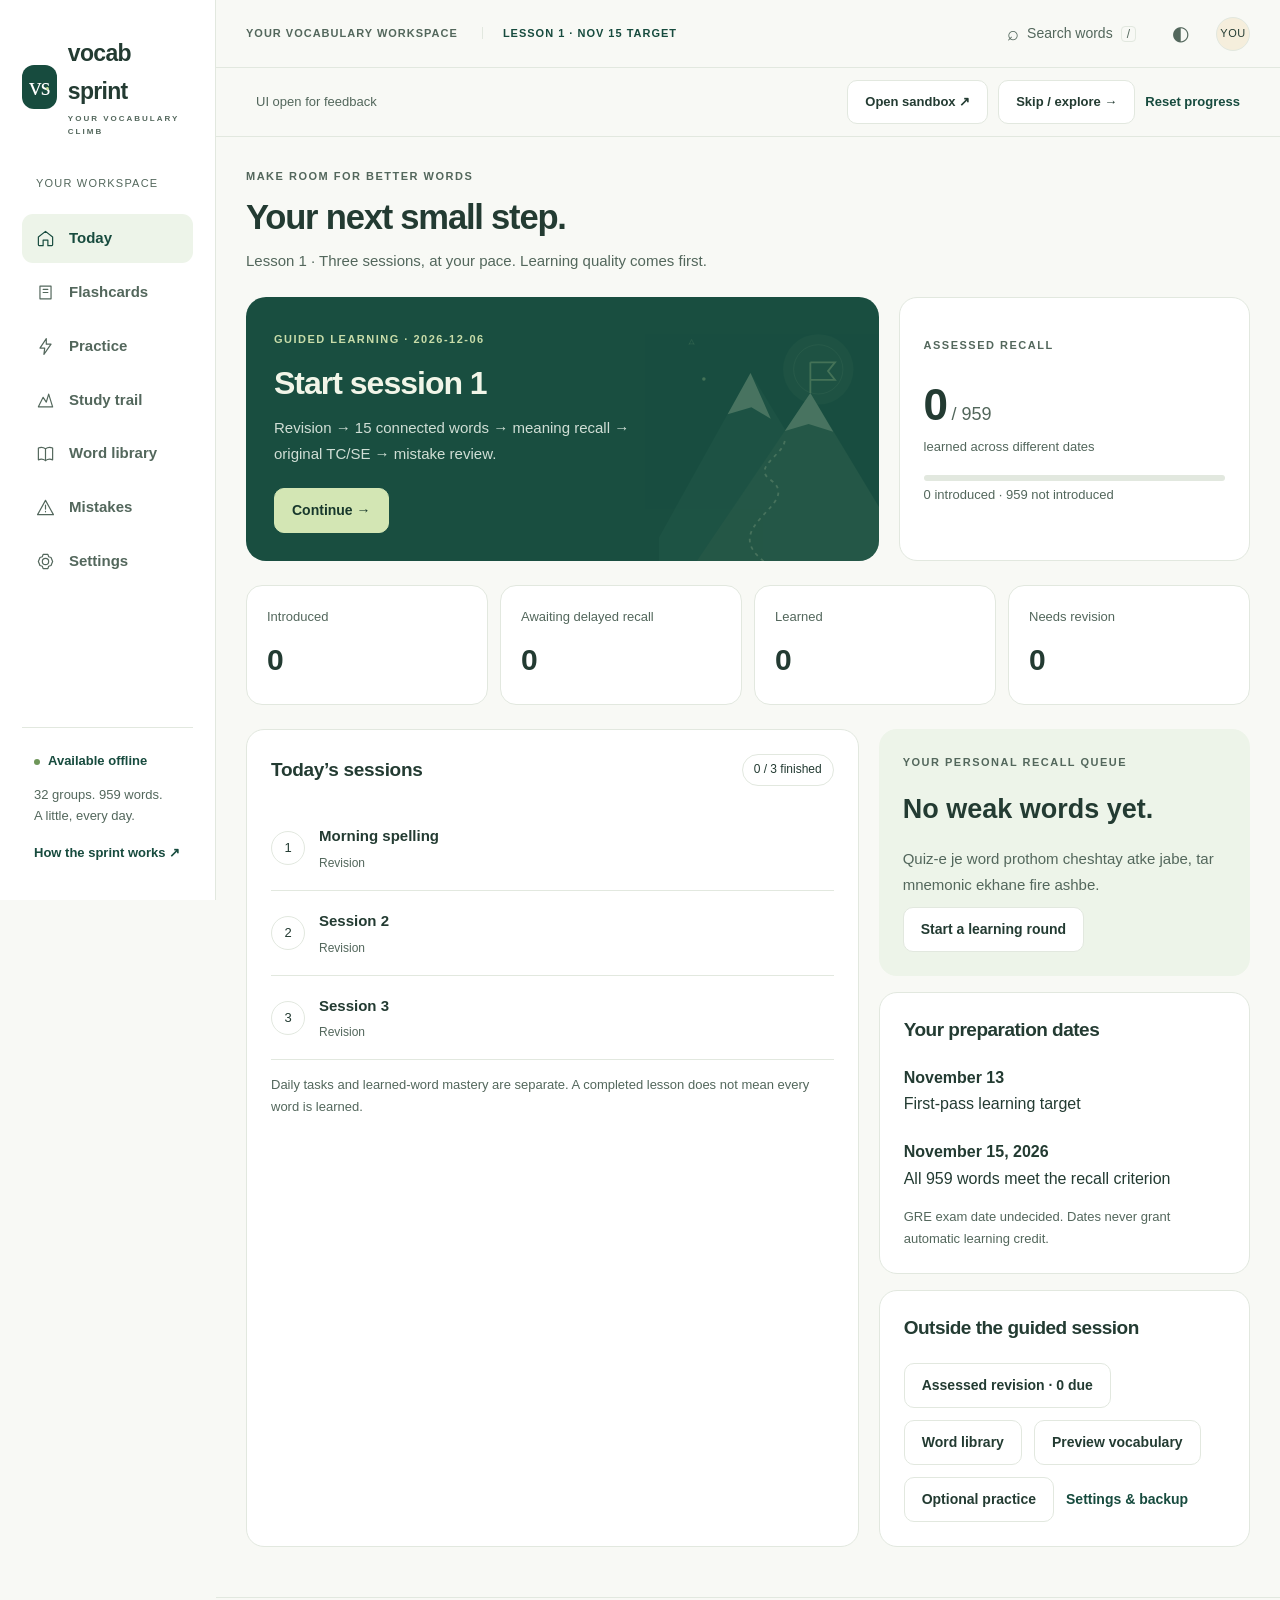
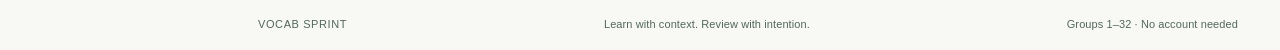
==== web/index.html @ 50fad6d1 "Prepare GRE Ascent V1 evaluation app and offline web companion" ====
<!doctype html>
<html lang="en">
<head>
  <meta charset="utf-8">
  <meta name="viewport" content="width=device-width, initial-scale=1">
  <meta name="theme-color" content="#174b3e">
  <meta name="vocab-preview" content="false">
  <meta name="description" content="Offline guided GRE vocabulary learning with GregMat definitions, Banglish mnemonics, typed recall and spaced revision.">
  <title>Vocab Sprint · 32 groups. One clear plan.</title>
  <style>@charset "UTF-8";
:root{color-scheme:light;--bg:#f8f9f5;--panel:#fff;--text:#233b32;--muted:#65746c;--line:#e2e8df;--green:#174b3e;--green-light:#edf4e9;--accent:#c7df9d;--orange:#bc6a3c;--cream:#f5eedc;--red:#a5413e;--shadow:0 18px 65px #1b352310;--radius:18px;--side:240px}
*{box-sizing:border-box}body{margin:0;background:var(--bg);color:var(--text);font-family:"Segoe UI",Arial,sans-serif;font-size:15px;line-height:1.6}body[data-theme=dark]{color-scheme:dark;--bg:#121e19;--panel:#1c2b23;--text:#e4eddf;--muted:#a5b5a8;--line:#334639;--green:#aacf9b;--green-light:#2a3c29;--accent:#c7df9d;--cream:#373423;--orange:#e6ac78;--red:#fa9d94;--shadow:none}button,input,select,textarea{font:inherit}button,a,input,select,textarea{-webkit-tap-highlight-color:transparent}button{cursor:pointer}button:disabled{cursor:default;opacity:.45}a{color:inherit;text-decoration:none}button{border:0}button:focus-visible,a:focus-visible,input:focus-visible,select:focus-visible,textarea:focus-visible,summary:focus-visible{outline:3px solid #bd8b3c;outline-offset:4px}input,select,textarea{border:1px solid var(--line);background:var(--panel);color:var(--text);border-radius:10px;padding:10px 12px;max-width:100%}textarea{width:100%;min-height:130px;resize:vertical}h1,h2,h3,p{margin:0}h1{font-size:clamp(30px,3.5vw,44px);font-weight:600;line-height:1.2;letter-spacing:-1.8px}h2{font-size:23px;font-weight:600;letter-spacing:-.5px;line-height:1.35}h3{font-size:17px;font-weight:600}small,.small{font-size:12px}.muted{color:var(--muted)}.eyebrow{font-size:10px;font-weight:700;letter-spacing:2.1px;text-transform:uppercase;color:var(--muted);margin-bottom:12px}.serif{font-family:Georgia,"Times New Roman",serif;font-style:italic;font-weight:400}button svg{pointer-events:none}svg{vertical-align:middle}.skip-link{position:fixed;top:-70px;left:20px;z-index:200;padding:12px;background:var(--green);color:white}.skip-link:focus{top:10px}.sidebar{position:fixed;inset:0 auto 0 0;width:var(--side);background:var(--panel);border-right:1px solid var(--line);padding:35px 22px;display:flex;flex-direction:column;z-index:10}.brand{display:flex;align-items:center;gap:11px;font-size:20px;font-weight:650;letter-spacing:-.7px}.brand small{display:block;font-size:8px;letter-spacing:2px;color:var(--muted);font-weight:600;margin-top:1px}.brand-mark{background:#174b3e;color:white;display:grid;place-content:center;width:42px;height:44px;border-radius:12px;position:relative;font-family:Georgia,serif;font-size:25px;font-weight:400}.brand-mark span{color:#c7df9d;display:inline;position:absolute;right:7px;bottom:6px}.sidebar-caption{font-size:9px;letter-spacing:1.6px;color:var(--muted);margin:52px 14px 17px}.nav-link{display:flex;align-items:center;gap:14px;margin:5px 0;padding:12px 16px;border-radius:11px;color:var(--muted);font-size:13px;font-weight:550}.nav-link.active{background:var(--green-light);color:var(--green)}.nav-link .nav-count{margin-left:auto;font-size:10px;background:var(--panel);border-radius:5px;padding:1px 7px}.sidebar-bottom{margin-top:auto;border-top:1px solid var(--line);padding:22px 12px 0}.offline-dot{font-size:11px;color:var(--green);font-weight:600}.offline-dot:before{content:"";display:inline-block;width:6px;height:6px;background:#6e9659;border-radius:50%;margin-right:8px}.sidebar-bottom p{font-size:12px;color:var(--muted);margin:12px 0}.text-button{padding:0;background:none;color:var(--green);font-size:12px;font-weight:600}.workspace{margin-left:var(--side)}.topbar{height:87px;padding:0 42px;border-bottom:1px solid var(--line);display:flex;align-items:center;justify-content:space-between;gap:16px}.breadcrumb{font-size:9px;letter-spacing:1.7px;font-weight:600;color:var(--muted)}.breadcrumb span{margin-left:20px;padding-left:20px;border-left:1px solid var(--line);color:var(--green)}.header-actions{display:flex;align-items:center;gap:18px}.icon-button{display:inline-flex;align-items:center;justify-content:center;gap:8px;min-width:36px;min-height:38px;background:none;color:var(--muted);padding:5px 8px;border-radius:9px;font-size:20px}.icon-button span{font-size:11px}kbd{font:10px "Segoe UI",sans-serif;display:inline-block;border:1px solid var(--line);border-radius:4px;padding:0 5px;color:var(--muted)}.avatar{font-size:9px;letter-spacing:.5px;border:1px solid var(--line);border-radius:50%;width:34px;height:34px;display:grid;place-content:center;background:var(--cream)}#main{max-width:1360px;padding:38px 42px 55px;margin:auto;min-height:calc(100vh - 150px);outline:none}.page-heading{display:flex;justify-content:space-between;align-items:flex-end;gap:20px;margin-bottom:28px}.page-heading p{color:var(--muted);margin-top:10px;font-size:13px}.day-select{font-size:12px;padding:9px 12px;min-width:135px}.pill{display:inline-flex;align-items:center;gap:6px;border:1px solid var(--line);border-radius:100px;font-size:10px;padding:5px 11px;white-space:nowrap}.pill.green{background:var(--green-light);border:0;color:var(--green)}.pill.orange{background:var(--cream);border:0;color:var(--orange)}.dashboard-grid{display:grid;grid-template-columns:minmax(0,1.9fr) minmax(260px,1fr);gap:22px}.hero{position:relative;overflow:hidden;min-height:278px;border-radius:var(--radius);background:#174b3e;color:#fff;padding:30px;display:flex;flex-direction:column;justify-content:space-between}.hero .eyebrow{color:#c7df9d;margin-bottom:13px}.hero h2{font-size:clamp(29px,3vw,40px);max-width:68%;font-weight:450;line-height:1.14;letter-spacing:-1.5px}.hero p{font-size:12px;max-width:64%;color:#d6e3d9;margin-top:12px}.hero .mountain-art{position:absolute;width:44%;right:0;bottom:0;height:100%;opacity:.95;pointer-events:none}.hero-bottom{display:flex;gap:15px;align-items:center;position:relative;margin-top:25px}.btn{display:inline-flex;align-items:center;justify-content:center;gap:10px;padding:11px 17px;border-radius:9px;background:var(--green);color:var(--panel);font-size:12px;font-weight:600;min-height:42px;line-height:1.5}.btn.lime{background:#d2e6af;color:#234232}.btn.secondary{background:var(--panel);color:var(--text);border:1px solid var(--line)}.btn.soft{background:var(--green-light);color:var(--green)}.btn.danger{background:var(--red);color:var(--panel)}.btn.full{width:100%}.btn.link{background:none;color:var(--green);padding:7px 0}.hero-bottom .small{color:#c6dacc;font-size:10px}.panel{border:1px solid var(--line);border-radius:var(--radius);padding:24px;background:var(--panel)}.panel-heading{display:flex;justify-content:space-between;align-items:center;gap:10px;margin-bottom:20px}.panel-heading h2{font-size:16px;letter-spacing:-.3px}.progress-layout{display:flex;align-items:center;gap:22px;margin:25px 0}.ring{--p:0;width:112px;height:112px;border-radius:50%;background:conic-gradient(var(--green) calc(var(--p)*1%),var(--line) 0);display:grid;place-content:center;flex-shrink:0;position:relative}.ring:before{content:"";position:absolute;inset:8px;border-radius:50%;background:var(--panel)}.ring div{text-align:center;z-index:1;line-height:1.3;font-size:24px;font-weight:600}.ring small{font-size:9px;font-weight:400;color:var(--muted);display:block;margin-top:3px}.progress-facts strong{font-size:23px;display:block;font-weight:550;line-height:1.2}.progress-facts span{font-size:10px;color:var(--muted)}.streak{border-top:1px solid var(--line);padding-top:14px;display:flex;align-items:center;justify-content:space-between;font-size:11px}.streak strong{font-size:13px}.stats-grid{display:grid;grid-template-columns:repeat(4,1fr);gap:14px;margin:21px 0 30px}.stat-card{border:1px solid var(--line);background:var(--panel);border-radius:13px;padding:17px 19px}.stat-card .stat-title{font-size:10px;color:var(--muted);display:flex;justify-content:space-between;align-items:center}.stat-card strong{font-size:25px;font-weight:550;letter-spacing:-.5px;display:block;margin:7px 0 0}.stat-card small{font-size:9px;color:var(--muted)}.content-grid{display:grid;grid-template-columns:minmax(0,1.9fr) minmax(260px,1fr);gap:22px}.task-row{display:flex;align-items:center;gap:13px;padding:16px 0;border-bottom:1px solid var(--line)}.task-row:last-child{border:0;padding-bottom:0}.task-number{border:1px solid var(--line);border-radius:50%;width:28px;height:28px;display:grid;place-content:center;flex-shrink:0;font-size:11px;color:var(--muted)}.task-number.done{color:var(--green);background:var(--green-light);border-color:transparent}.task-copy{flex:1}.task-copy h3{font-size:12px}.task-copy p{font-size:10px;color:var(--muted);margin-top:2px}.task-action{font-size:11px;color:var(--green);background:var(--green-light);border-radius:7px;padding:7px 11px;min-height:34px}.task-row input[type=checkbox]{width:18px;height:18px;accent-color:var(--green)}.timer-panel{background:var(--cream);border-color:transparent;text-align:center}.timer-panel .panel-heading{text-align:left;margin-bottom:10px}.timer-display{font-size:47px;font-weight:450;letter-spacing:-2px;font-variant-numeric:tabular-nums;line-height:1.3;margin:17px 0}.timer-presets{display:flex;justify-content:center;gap:7px}.timer-preset{background:transparent;border:1px solid #a1a48f60;border-radius:6px;padding:4px 11px;font-size:10px;color:var(--muted)}.timer-preset.active{background:var(--panel);color:var(--text);border-color:transparent}.timer-actions{display:flex;justify-content:center;gap:8px}.timer-note{font-size:10px;color:var(--muted);margin-top:12px}.memory-preview{margin-top:20px;background:var(--green-light);border:0}.memory-preview .eyebrow{font-size:9px}.memory-preview h3{font-family:Georgia,serif;font-size:23px}.memory-preview p{font-size:11px;margin:10px 0;color:var(--muted);line-height:1.7}.section-heading{display:flex;align-items:center;justify-content:space-between;gap:15px;margin:30px 0 16px}.section-heading h2{font-size:18px}.camp-strip{display:grid;grid-template-columns:repeat(4,1fr);gap:12px}.camp-card{border:1px solid var(--line);border-radius:12px;padding:14px;background:var(--panel);text-align:left;color:var(--text)}.camp-card.active{border-color:var(--green);background:var(--green-light)}.camp-card small{font-size:9px;color:var(--muted)}.camp-card strong{display:block;font-size:12px;margin:4px 0 9px}.bar{height:4px;background:var(--line);border-radius:8px;overflow:hidden}.bar>span{display:block;height:100%;background:var(--green);border-radius:8px}.page-footer{border-top:1px solid var(--line);padding:17px 42px;display:flex;justify-content:space-between;gap:20px;font-size:8px;letter-spacing:1.2px;color:var(--muted)}.page-footer span{letter-spacing:.1px}.mobile-nav{display:none}.flex{display:flex;align-items:center;gap:12px}.between{justify-content:space-between}.wrap{flex-wrap:wrap}.mt{margin-top:22px}.mb{margin-bottom:20px}.grid2{display:grid;grid-template-columns:1fr 1fr;gap:20px}.grid3{display:grid;grid-template-columns:repeat(3,1fr);gap:18px}.empty{padding:55px 20px;text-align:center;border:1px dashed var(--line);border-radius:var(--radius);background:var(--panel)}.empty h2{margin:8px 0}.empty p{color:var(--muted);font-size:13px;max-width:480px;margin:10px auto 23px}.card-stage{max-width:770px;margin:0 auto}.session-bar{display:flex;justify-content:space-between;gap:15px;margin-bottom:13px;font-size:11px;color:var(--muted)}.study-card{background:var(--panel);border:1px solid var(--line);border-radius:22px;padding:32px;box-shadow:var(--shadow);margin-top:17px;min-height:390px}.card-top{display:flex;align-items:center;justify-content:space-between;gap:12px}.word-display{text-align:center;padding:22px 0}.word-display h2{font-family:Georgia,serif;font-size:clamp(36px,5vw,53px);letter-spacing:-1.1px;overflow-wrap:anywhere;font-weight:450}.word-display p{font-size:11px;margin-top:4px;color:var(--muted)}.word-display .icon-button{font-size:18px}.card-placeholder{text-align:center;padding:35px 10px;color:var(--muted);font-size:13px}.reveal-block{border-top:1px solid var(--line);padding-top:20px;margin-top:12px}.label{font-size:9px;font-weight:650;letter-spacing:1.5px;color:var(--muted);text-transform:uppercase;margin-bottom:7px}.definition{font-size:17px;line-height:1.65}.bengali{font-family:"Nirmala UI","Vrinda",sans-serif;font-size:17px;line-height:1.8;color:var(--muted);margin:11px 0}.mnemonic{border-left:3px solid #b8ce8d;padding:13px 16px;background:var(--green-light);border-radius:0 10px 10px 0;margin-top:16px;font-size:14px;line-height:1.8}.mnemonic .label{font-size:9px;color:var(--green)}.memory-footer{display:flex;justify-content:space-between;align-items:center;gap:8px;font-size:10px;color:var(--muted);margin-top:8px}.twin-tags{display:flex;flex-wrap:wrap;gap:7px}.tag{display:inline-block;font-size:11px;padding:4px 9px;background:var(--green-light);color:var(--green);border-radius:6px}.freebie{font-size:12px;color:var(--green);border:1px solid #b6ca93;background:var(--green-light);padding:12px 15px;border-radius:11px;margin:15px 0}.freebie small{display:block;font-size:10px;margin-top:4px}.rating-grid{display:grid;grid-template-columns:repeat(3,1fr);gap:10px;margin-top:18px}.rating{border:1px solid var(--line);border-radius:11px;padding:12px;background:var(--panel);color:var(--text);font-size:12px;min-height:56px}.rating.again{border-color:#bd5d5b70;color:var(--red)}.rating.good{background:var(--green);color:var(--panel)}.rating small{display:block;opacity:.8;font-size:9px}.keyboard-hint{text-align:center;color:var(--muted);font-size:10px;margin-top:14px}.filter-bar{display:flex;align-items:center;gap:10px;flex-wrap:wrap;margin-bottom:22px}.filter-bar input{flex:1;min-width:190px}.word-list{display:grid;grid-template-columns:repeat(2,minmax(0,1fr));gap:12px}.word-row{border:1px solid var(--line);background:var(--panel);border-radius:13px;padding:17px 18px;display:flex;gap:14px;align-items:center}.word-row-content{flex:1;min-width:0}.word-row h3{font-family:Georgia,serif;font-size:20px;font-weight:450}.word-row p{color:var(--muted);font-size:11px;margin:4px 0;line-height:1.6;overflow-wrap:anywhere}.word-row .pill{padding:2px 7px;font-size:8px}.word-row .icon-button{font-size:16px}.list-count{font-size:11px;color:var(--muted);margin-bottom:14px}.day-grid{display:grid;grid-template-columns:repeat(5,1fr);gap:13px}.day-card{border:1px solid var(--line);border-radius:14px;background:var(--panel);padding:18px;text-align:left;color:var(--text)}.day-card.active{border-color:var(--green);background:var(--green-light)}.day-card.complete{box-shadow:inset 0 3px var(--green)}.day-card strong{font-size:25px;font-weight:500;display:block;margin:7px 0}.day-card span{font-size:11px;display:block}.day-card small{color:var(--muted);font-size:9px}.day-card .bar{margin-top:13px}.drill-card{display:flex;flex-direction:column;align-items:flex-start;min-height:230px}.drill-icon{width:38px;height:38px;border-radius:10px;display:grid;place-content:center;background:var(--green-light);color:var(--green);margin-bottom:18px}.drill-card h3{font-size:19px}.drill-card p{color:var(--muted);font-size:12px;margin:9px 0 22px;flex:1}.drill-card .btn{margin-top:auto}.quiz-stem{font-family:Georgia,serif;font-size:clamp(21px,2.5vw,28px);line-height:1.65;margin:23px 0}.quiz-stem .blank{color:var(--green);border-bottom:2px solid var(--green);padding:0 12px}.quiz-options{display:grid;grid-template-columns:1fr 1fr;gap:10px}.quiz-option{border:1px solid var(--line);border-radius:10px;padding:13px 15px;background:var(--panel);text-align:left;color:var(--text);display:flex;gap:12px;align-items:center;font-size:13px}.quiz-option .letter{font-size:10px;flex-shrink:0;border:1px solid var(--line);border-radius:5px;width:23px;height:23px;display:grid;place-content:center}.quiz-option.selected{border-color:var(--green);background:var(--green-light)}.quiz-option.correct{border:2px solid #5b8a56;background:var(--green-light)}.quiz-option.incorrect{border:2px solid var(--red);background:var(--cream)}.quiz-option:disabled{opacity:1}.quiz-feedback{background:var(--green-light);border-radius:12px;padding:20px;margin-top:20px}.quiz-feedback.wrong{background:var(--cream)}.quiz-feedback h3{margin-bottom:8px}.quiz-feedback p{font-size:13px}.quiz-feedback details{margin-top:15px}.quiz-feedback summary{font-size:11px;cursor:pointer}.setting-row{border-bottom:1px solid var(--line);padding:20px 0;display:flex;align-items:center;justify-content:space-between;gap:20px}.setting-row:last-child{border:0}.setting-row h3{font-size:14px}.setting-row p{font-size:12px;color:var(--muted);margin-top:5px;max-width:650px}.switch{appearance:none;width:43px;height:25px;min-width:43px;border-radius:30px;padding:0;background:var(--line);position:relative;cursor:pointer}.switch:before{content:"";position:absolute;width:17px;height:17px;border-radius:50%;background:var(--panel);top:3px;left:3px;transition:transform .15s}.switch:checked{background:var(--green)}.switch:checked:before{transform:translateX(18px)}.help-copy p,.help-copy li{font-size:13px;color:var(--muted);margin:12px 0}.help-copy h3{margin-top:20px}.source-note{font-size:10px;color:var(--muted);margin-top:14px}.storage-warning{background:#fff0d0;color:#593714;padding:12px 25px;font-size:12px}.storage-warning button{background:transparent;color:inherit;text-decoration:underline}.activity-grid{display:flex;gap:7px;align-items:flex-end;height:80px;margin-top:20px}.activity-column{flex:1;height:100%;display:flex;flex-direction:column;justify-content:flex-end;text-align:center;gap:5px}.activity-column div{min-height:3px;background:var(--green);border-radius:4px 4px 0 0}.activity-column small{font-size:8px;color:var(--muted)}dialog{border:1px solid var(--line);border-radius:20px;max-width:640px;width:calc(100% - 32px);padding:25px;background:var(--panel);color:var(--text);max-height:85vh;box-shadow:var(--shadow)}dialog::backdrop{background:#0c211b70;backdrop-filter:blur(3px)}.modal-heading{display:flex;justify-content:space-between;align-items:center;gap:15px;margin-bottom:20px}.modal-heading h2{font-size:21px}#modal-body .word-list{grid-template-columns:1fr}#modal-body .word-row{padding:12px}#modal-body input[type=search]{width:100%;margin-bottom:15px}.modal-actions{display:flex;justify-content:flex-end;gap:10px;margin-top:22px}#toast{position:fixed;bottom:25px;left:calc(50% + 100px);transform:translateX(-50%);background:#174b3e;color:white;padding:13px 22px;border-radius:12px;font-size:13px;z-index:100;box-shadow:var(--shadow);max-width:90vw}.family-card{margin-bottom:12px}.family-card .bengali{font-size:14px}.family-card h3{font-size:14px}.box-chart{display:grid;grid-template-columns:repeat(5,1fr);gap:8px;margin-top:20px}.box-column{padding:18px 8px;text-align:center;background:var(--green-light);border-radius:9px}.box-column strong{font-size:24px;font-weight:500;display:block}.box-column small{font-size:10px;color:var(--muted)}.reduced-motion *{scroll-behavior:auto!important;transition:none!important}.settings-grid{display:grid;grid-template-columns:1.5fr 1fr;gap:20px}.toggle-label{cursor:pointer}.warning-text{font-size:12px;color:var(--orange)}[hidden]{display:none!important}
@media(min-width:1550px){:root{--side:260px}.sidebar{padding:38px 28px}.topbar{padding:0 60px}#main{padding:45px 60px 65px}.hero{min-height:310px;padding:35px}.hero h2{font-size:44px}.stats-grid{margin:25px 0 32px}}
@media(max-width:1150px){:root{--side:200px}.sidebar{padding:28px 15px}.brand{font-size:17px;gap:9px}.brand-mark{width:34px;height:39px}.topbar{padding:0 26px}.breadcrumb{font-size:8px;letter-spacing:1px}.breadcrumb span{margin-left:10px;padding-left:10px}#main{padding:30px 26px 40px}.dashboard-grid,.content-grid{grid-template-columns:minmax(0,1.6fr) minmax(240px,1fr);gap:16px}.hero{padding:24px}.hero h2{font-size:31px}.hero p{max-width:70%}.hero .mountain-art{opacity:.65}.panel{padding:19px}.progress-layout{gap:13px}.ring{width:96px;height:96px}.stats-grid{gap:9px}.stat-card{padding:14px}.day-grid{grid-template-columns:repeat(4,1fr)}.grid3{grid-template-columns:repeat(2,1fr)}.page-footer{padding:17px 26px}.header-actions{gap:9px}}
@media(max-width:900px){:root{--side:76px}.sidebar{padding:25px 11px}.brand{justify-content:center}.brand>span:last-child,.sidebar-caption,.sidebar-bottom,.nav-link .nav-label,.nav-count{display:none}.brand-mark{width:42px}.sidebar nav{margin-top:42px}.nav-link{justify-content:center;padding:15px 0}.topbar{height:73px}.dashboard-grid,.content-grid{grid-template-columns:1.5fr 1fr}.hero h2{max-width:85%;font-size:30px}.hero p{max-width:85%}.hero .mountain-art{width:50%;opacity:.25}.progress-layout{gap:11px}.progress-facts strong{font-size:20px}.ring{width:88px;height:88px}.ring div{font-size:21px}.hero-bottom{gap:9px;align-items:flex-start;flex-direction:column}.camp-strip{gap:8px}.settings-grid{grid-template-columns:1fr}.word-row{padding:13px}.word-list{gap:9px}.grid2{gap:15px}.breadcrumb span{display:none}}
@media(max-width:680px){.sidebar{display:none}.workspace{margin-left:0}.topbar{height:64px;padding:0 20px}.breadcrumb{font-size:8px;letter-spacing:1.2px}.desktop-only{display:none!important}.header-actions{gap:8px}.avatar{width:29px;height:29px;font-size:8px}#main{padding:27px 19px 32px}.page-heading{align-items:flex-start;margin-bottom:23px;gap:10px}h1{font-size:31px;letter-spacing:-1.3px}.page-heading p{font-size:12px;max-width:260px}.day-select{min-width:106px;font-size:10px;padding:8px}.eyebrow{font-size:9px;margin-bottom:9px}.dashboard-grid{grid-template-columns:1fr}.hero{min-height:265px;padding:25px}.hero h2{font-size:36px;max-width:78%}.hero p{max-width:72%}.hero .mountain-art{opacity:.8;width:43%}.hero-bottom{flex-direction:row;align-items:center;gap:12px}.dashboard-grid>.panel{display:none}.stats-grid{grid-template-columns:repeat(2,1fr);gap:10px;margin:16px 0 25px}.stat-card{padding:15px 17px}.stat-card strong{font-size:26px}.stat-card small{font-size:10px}.stat-card .stat-title{font-size:11px}.content-grid{grid-template-columns:1fr}.panel{padding:20px}.task-row{padding:17px 0}.task-copy h3{font-size:13px}.task-copy p{font-size:11px}.task-action{min-height:38px;font-size:11px}.timer-panel{display:block}.timer-display{font-size:54px;margin:12px 0}.memory-preview{margin-top:16px}.camp-strip{grid-template-columns:repeat(2,1fr);gap:10px}.camp-card{padding:15px}.camp-card small{font-size:10px}.camp-card strong{font-size:13px}.page-footer{padding:20px 19px 95px;flex-wrap:wrap;gap:5px 17px;font-size:8px}.page-footer>span:last-child{width:100%}.mobile-nav{position:fixed;bottom:0;left:0;right:0;height:72px;padding:5px 8px max(5px,env(safe-area-inset-bottom));display:flex;justify-content:space-around;background:var(--panel);border-top:1px solid var(--line);z-index:20}.mobile-nav .nav-link{display:flex;flex-direction:column;gap:2px;font-size:9px;padding:5px 10px;margin:0;border-radius:10px;flex:1}.mobile-nav .nav-label{display:inline}.mobile-nav svg{width:18px;height:18px}.mobile-nav .nav-count{display:none}#toast{left:50%;bottom:85px}.study-card{padding:23px 20px;border-radius:17px;min-height:350px}.word-display{padding:21px 0}.word-display h2{font-size:40px}.rating-grid{gap:7px}.rating{padding:11px 7px;min-height:60px}.keyboard-hint{display:none}.word-list,.grid2,.grid3{grid-template-columns:1fr}.day-grid{grid-template-columns:repeat(2,1fr);gap:10px}.day-card{padding:16px}.quiz-options{grid-template-columns:1fr}.quiz-stem{font-size:24px}.setting-row{gap:15px;flex-wrap:wrap}.setting-row .switch{margin-left:auto}.page-heading .pill{font-size:8px}.filter-bar input{min-width:100%;width:100%}.filter-bar select{font-size:12px;flex:1}.page-footer{margin-bottom:0}.timer-panel .btn{min-width:120px}.session-bar{font-size:10px}.memory-preview h3{font-size:25px}.memory-preview p{font-size:12px}}
@media(prefers-reduced-motion:reduce){*{transition:none!important;scroll-behavior:auto!important}}
@media print{.sidebar,.topbar,.mobile-nav,.page-footer,button{display:none!important}.workspace{margin:0}#main{padding:10px}.panel,.study-card{box-shadow:none;break-inside:avoid}body{background:#fff;color:#111}}

/* Readable study typography. System fonts keep the entire app offline. */
body{font-family:"Segoe UI Variable Text","Segoe UI","Nirmala UI",Arial,sans-serif;font-size:16px;line-height:1.65;-webkit-font-smoothing:antialiased}
:root{--muted:#53675c}body[data-theme=dark]{--muted:#b7c7b8}
small,.small{font-size:14px}.label,.eyebrow{font-size:12px;letter-spacing:1.3px}
.nav-link{font-size:15px;padding-top:13px;padding-bottom:13px}.sidebar-caption{font-size:11px;letter-spacing:1.2px}
.sidebar-bottom p,.sidebar-bottom .text-button,.offline-dot{font-size:13px}.breadcrumb{font-size:11px;letter-spacing:1px}
.header-actions .icon-button span{font-size:14px}.avatar{font-size:11px}
.btn,.task-action,.text-button{font-size:14px}.btn,.task-action{min-height:44px}
.page-heading p{font-size:16px;line-height:1.65}.day-select{font-size:14px;min-height:44px}
.pill{font-size:12px;padding:5px 11px}.hero .eyebrow{font-size:12px}.hero p{font-size:15px;line-height:1.7}
.hero-bottom .small{font-size:13px}.hero{min-height:305px}
.stat-card .stat-title{font-size:13px;gap:8px}.stat-card small{font-size:12px}.stat-card strong{font-size:29px}
.task-copy h3{font-size:16px}.task-copy p{font-size:14px}.task-number{font-size:13px;width:31px;height:31px}
.panel-heading h2{font-size:19px}.timer-presets{flex-wrap:wrap}.timer-preset,.timer-note{font-size:13px}
.memory-preview .eyebrow{font-size:11px}.memory-preview p{font-size:15px}.camp-card small{font-size:12px}.camp-card strong{font-size:15px}
.progress-facts span,.ring small,.streak{font-size:13px}.streak strong{font-size:14px}.page-footer{font-size:11px;letter-spacing:.6px}
.card-stage{max-width:1120px}.study-card{padding:27px 30px;min-height:0}.word-display{padding:12px 0 21px;display:flex;align-items:center;justify-content:center;gap:10px}
.word-display h2{font-family:"Segoe UI Variable Display","Segoe UI",Arial,sans-serif;font-size:50px;font-weight:650;letter-spacing:-1.2px;line-height:1.2}
.word-display .icon-button{font-size:22px;min-width:40px}.session-bar{font-size:13px;line-height:1.6}
.learning-layout{display:grid;grid-template-columns:minmax(0,1.15fr) minmax(270px,.85fr);column-gap:28px;align-items:start;border-top:1px solid var(--line);padding-top:23px}
.meaning-section{grid-column:1;grid-row:1}.memory-section{grid-column:1;grid-row:2}.synonym-panel{grid-column:2;grid-row:1 / span 2;background:var(--green-light);border:1px solid var(--line);border-radius:14px;padding:20px;min-width:0}
.no-synonym-panel{grid-template-columns:1fr}.meaning-section .definition{font-size:21px;line-height:1.7}
.bengali{font-family:"Nirmala UI","Vrinda",sans-serif;font-size:20px;line-height:1.9;margin:13px 0}
.memory-section .mnemonic{font-size:18px;line-height:1.85;margin-top:14px;padding:16px 18px}.memory-section .mnemonic .label{font-size:12px}
.memory-footer{font-size:13px;margin-top:9px;justify-content:flex-end}.memory-footer .text-button{font-size:14px}
.context-section{border-top:1px solid var(--line);margin-top:22px;padding-top:20px}.context-section p{font-size:18px;line-height:1.8}
.synonym-panel>.label{color:var(--green);font-size:12px}.synonym-panel h3{font-size:17px;font-weight:600;line-height:1.5;margin-bottom:8px}
.synonym-entry{padding:14px 0;border-bottom:1px solid var(--line)}.synonym-entry-heading{display:flex;gap:8px;flex-wrap:wrap;align-items:baseline;justify-content:space-between}
.synonym-entry-heading strong{font-size:20px;font-weight:650;line-height:1.4;overflow-wrap:anywhere}.synonym-entry-heading span{font-size:12px;color:var(--muted)}
.synonym-entry p{font-size:15px;line-height:1.65;margin-top:6px}.synonym-entry .synonym-bengali{font-family:"Nirmala UI","Vrinda",sans-serif;font-size:16px;line-height:1.8;color:var(--muted);margin-top:4px}
.sense-note{font-size:14px;line-height:1.75;color:var(--muted);margin-top:16px}.bundle-choice{display:flex;align-items:flex-start;gap:10px;border-top:1px solid var(--line);margin-top:18px;padding-top:17px;cursor:pointer;font-size:15px;font-weight:600}
.bundle-choice input{width:19px;height:19px;flex-shrink:0;accent-color:var(--green);margin:4px 0 0}.bundle-choice small{display:block;font-weight:400;font-size:13px;line-height:1.7;color:var(--muted);margin-top:5px}
.tag{font-size:14px;padding:7px 10px;line-height:1.5;min-height:35px}.rating{font-size:16px;min-height:68px;padding:13px 10px}.rating small{font-size:13px;margin-top:2px;line-height:1.5}
.keyboard-hint{font-size:13px}kbd{font-size:12px}.freebie{font-size:15px}.freebie small{font-size:13px}
.card-stage>.rating-grid{position:sticky;bottom:14px;z-index:8;background:var(--bg);padding:9px;border:1px solid var(--line);border-radius:14px;box-shadow:0 5px 24px #112b1812}
.word-row h3,.memory-preview h3{font-family:"Segoe UI",Arial,sans-serif;font-size:23px;font-weight:600}.word-row p{font-size:15px;line-height:1.65}.word-row .bengali{font-size:16px!important}.word-row .pill{font-size:11px}
.list-count{font-size:14px}.day-card small{font-size:12px}.day-card span{font-size:15px}.drill-card p,.setting-row p{font-size:15px;line-height:1.75}.setting-row h3{font-size:17px}
.quiz-option{font-size:17px;padding:15px 16px}.quiz-option .letter{font-size:13px;min-width:27px;height:27px}.quiz-feedback p{font-size:16px}.quiz-feedback summary{font-size:15px}.source-note{font-size:13px}
.help-copy p,.help-copy li{font-size:16px}.box-column small{font-size:12px}.storage-warning{font-size:14px}
@media(max-width:1100px){.learning-layout{grid-template-columns:minmax(0,1.05fr) minmax(245px,.95fr);gap:20px}.study-card{padding:24px}.synonym-panel{padding:17px}.breadcrumb{font-size:10px}.stats-grid{grid-template-columns:repeat(2,1fr)}}
@media(max-width:850px){.learning-layout{grid-template-columns:1fr;gap:0}.meaning-section,.memory-section,.synonym-panel{grid-column:auto;grid-row:auto}.synonym-panel{margin-top:14px;margin-bottom:8px}.meaning-section .definition{font-size:20px}.word-display h2{font-size:43px}.page-heading>.flex{flex-wrap:wrap}.header-actions .icon-button span{font-size:12px}}
@media(max-width:680px){
  body{font-size:16px}.breadcrumb{font-size:10px;letter-spacing:.5px}.avatar{font-size:10px}.header-actions{gap:5px}.topbar{padding:0 16px}
  .eyebrow{font-size:11px}.page-heading p{font-size:15px}.day-select{font-size:13px;min-width:106px}.hero .eyebrow{font-size:11px;letter-spacing:1.2px}.hero p{font-size:15px;max-width:77%}.hero-bottom .small{font-size:12px}.hero{padding:23px;min-height:315px}
  .stat-card .stat-title,.stat-card small{font-size:12px}.stat-card{padding:15px}.task-copy h3{font-size:15px}.task-copy p{font-size:13px}.task-row{gap:10px}.task-action{font-size:13px;padding:8px 11px}
  .panel{padding:20px}.panel-heading h2{font-size:18px}.pill{font-size:11px}.task-number{width:29px;height:29px}.camp-card small{font-size:11px}.camp-card strong{font-size:14px}.page-footer{font-size:11px;letter-spacing:.2px}
  .study-card{padding:21px 18px;border-radius:16px}.word-display{padding:18px 0 23px;gap:5px}.word-display h2{font-size:clamp(28px,8vw,40px);letter-spacing:-.7px}.word-display .icon-button{font-size:20px;min-width:35px}
  .learning-layout{padding-top:20px}.definition,.meaning-section .definition{font-size:19px;line-height:1.8}.bengali{font-size:20px}.memory-section .mnemonic{font-size:17px;padding:14px 15px}.context-section p{font-size:17px}
  .label{font-size:12px}.synonym-entry-heading strong{font-size:21px}.synonym-entry p{font-size:16px}.synonym-entry .synonym-bengali{font-size:17px}.synonym-panel{padding:17px}.sense-note{font-size:14px}.synonym-panel h3{font-size:17px}
  .rating-grid{gap:8px}.rating{font-size:15px;padding:13px 6px;min-height:76px}.rating small{font-size:12px;line-height:1.5}.session-bar{font-size:12px;gap:12px;flex-wrap:wrap}
  .card-stage>.rating-grid{bottom:84px;padding:6px;gap:6px}.card-stage{padding-bottom:15px}
  .mobile-nav .nav-link{font-size:11px;padding:6px}.mobile-nav svg{width:20px;height:20px}.mobile-nav{height:76px}.memory-preview p{font-size:15px}.timer-preset,.timer-note{font-size:13px}.word-row p{font-size:15px}.quiz-option{font-size:17px}
}

/* A compact workspace: equal word nodes, small sessions and useful progress. */
body{--surface:var(--panel);--soft:var(--green-light);font-family:"Segoe UI Variable Text","Segoe UI","Nirmala UI",sans-serif;font-size:16px}
.sidebar{width:216px}.workspace{margin-left:216px}.topbar{height:68px;padding:0 30px}main#main{padding:30px;max-width:1500px;margin:auto}.page-heading{margin-bottom:24px}.page-heading h1{font-size:clamp(27px,2.7vw,38px);font-weight:650;letter-spacing:-1.2px;line-height:1.2}.page-heading p{font-size:15px;line-height:1.6}.page-footer{margin-top:20px}.brand{font-size:23px}.nav-link{padding:12px 14px}.sidebar-caption{margin-top:36px}.btn{min-height:43px;border-radius:10px;font-size:14px;font-weight:600}.panel{border-radius:18px;padding:24px}.eyebrow{font-size:11px;letter-spacing:1.5px}.panel h2{font-size:19px}.bar{height:6px}.pill{white-space:normal}
.learning-top{display:flex;align-items:center;justify-content:space-between;gap:20px;margin-bottom:20px}.learning-top h1{font-size:29px;letter-spacing:-.8px;line-height:1.25;margin-top:6px;font-weight:650}.learning-steps{display:flex;align-items:center;gap:10px;font-size:12px;color:var(--muted)}.learning-steps span{padding:9px 12px;border-radius:20px;white-space:nowrap}.learning-steps .active{background:var(--soft);color:var(--text);font-weight:700}.learning-steps i{font-style:normal}.round-meter{display:flex;align-items:center;justify-content:space-between;gap:14px;flex-wrap:wrap;font-size:13px;color:var(--muted);padding:0 0 20px}.round-dots{display:flex;gap:6px}.round-dots span{display:grid;place-items:center;width:27px;height:27px;border:1px solid var(--line);border-radius:50%;font-size:11px}.round-dots .current{border-color:var(--green);background:var(--soft);color:var(--text);font-weight:700}.round-dots .done{background:var(--green);color:var(--bg)}
.study-clock{display:flex;align-items:center;gap:8px;font-size:13px;font-variant-numeric:tabular-nums}.study-clock .text-button{font-size:12px}.clock-dot{width:6px;height:6px;background:#6eac81;border-radius:50%}.clock-dot.paused{background:#b38b56}
.concept-map{position:relative}.concept-hub{max-width:680px;margin:0 auto 26px;text-align:center;position:relative;padding:14px 24px;background:var(--surface);border:1px solid var(--line);border-radius:16px}.concept-hub h2{font-size:21px;line-height:1.3;margin:6px 0;font-weight:650;letter-spacing:-.4px}.concept-hub p{font-size:13px;line-height:1.5;color:var(--muted)}.concept-hub:after{content:"";height:27px;width:1px;background:var(--line);position:absolute;bottom:-27px;left:50%}.map-nodes{display:grid;grid-template-columns:repeat(3,minmax(0,1fr));gap:16px;position:relative}.map-nodes:before{content:"";position:absolute;left:16.7%;right:16.7%;top:-13px;height:1px;background:var(--line)}.nodes-2{grid-template-columns:repeat(2,minmax(0,1fr));max-width:850px;margin:auto}.nodes-2:before{left:25%;right:25%}.nodes-1{grid-template-columns:minmax(0,1fr);max-width:660px;margin:auto}.nodes-1:before{display:none}.memory-node{position:relative;min-width:0;background:var(--surface);border:1px solid var(--line);border-radius:16px;padding:18px;display:flex;flex-direction:column;box-shadow:0 6px 20px #071b1205}.memory-node:before{content:"";position:absolute;top:-14px;left:50%;height:13px;width:1px;background:var(--line)}.memory-node h3{font-size:27px;line-height:1.2;letter-spacing:-.6px;font-weight:650;margin:8px 0 12px;overflow-wrap:anywhere}.node-top{display:flex;align-items:center;gap:5px;flex-wrap:wrap}.node-top .small{font-size:11px;margin-right:auto}.node-top .icon-button{min-width:25px;min-height:28px;padding:2px;font-size:17px}.tone{display:inline-flex;align-items:center;gap:5px;border-radius:20px;font-size:11px;line-height:1.4;padding:4px 8px;font-weight:600;background:var(--soft);color:var(--muted)}.tone-positive{background:#4d8b671c;color:#286344}.tone-negative{background:#c2715a17;color:#a54332}body[data-theme=dark] .tone-positive{color:#aed5b6}body[data-theme=dark] .tone-negative{color:#f1ae99}.node-definition{font-size:15px;line-height:1.6}.node-bengali{font-family:"Nirmala UI","Vrinda",sans-serif;font-size:16px;line-height:1.7;color:var(--muted);margin:8px 0 13px}.node-memory{background:var(--soft);border-radius:11px;padding:13px;margin-top:auto}.node-memory .label{font-size:10px;letter-spacing:1px;margin-bottom:7px}.node-memory strong{display:block;font-size:14px;line-height:1.5;margin-bottom:5px}.node-memory p{font-size:15px;line-height:1.6}.node-tone{font-size:12px;line-height:1.6;color:var(--muted);margin:12px 0}.node-example{border-top:1px solid var(--line);padding-top:10px;font-size:13px}.node-example summary{cursor:pointer;font-weight:600;color:var(--green)}.node-example p{font-size:14px;line-height:1.6;margin:10px 0}.node-example .text-button{font-size:12px}.map-caption{font-size:13px;color:var(--muted);text-align:center;line-height:1.6;margin:16px 0}
.round-controls,.review-actions{display:flex;justify-content:space-between;align-items:center;gap:16px;flex-wrap:wrap;margin-top:20px;padding-top:16px;border-top:1px solid var(--line)}.round-controls>span{font-size:13px;color:var(--muted)}.review-actions>div{display:flex;gap:8px}.retrieval-card{max-width:840px;margin:0 auto;background:var(--surface);border:1px solid var(--line);border-radius:18px;padding:28px}.retrieval-card .quiz-stem{font-size:23px;line-height:1.55;margin-bottom:18px}.retrieval-card .quiz-options{margin-top:20px;gap:10px}.quiz-option{font-size:16px;line-height:1.55;min-width:0}.quiz-option>span{min-width:0}.fill-label{display:block;font-size:14px;margin:20px 0 9px;font-weight:600}.fill-label span{float:right;color:var(--muted);font-weight:400;font-size:12px}.fill-input{width:100%;padding:16px;font-size:20px;background:var(--bg);color:var(--text);border:1px solid var(--line);border-radius:10px;margin-bottom:12px}.fill-input:focus{outline:2px solid var(--green);outline-offset:2px}.round-feedback{border:1px solid var(--line);border-left:3px solid var(--green);padding:18px;border-radius:10px;margin-top:18px;background:var(--soft)}.round-feedback.repair{border-left-color:#bb8159}.round-feedback h3{font-size:16px}.round-feedback p{font-size:15px;line-height:1.6;margin-top:9px}.round-feedback small,.round-feedback .tone-explain{font-size:13px;color:var(--muted)}.round-feedback .hook-line{font-weight:600}.round-result{max-width:760px;background:var(--surface);border:1px solid var(--line);border-radius:20px;padding:36px;margin:30px auto}.round-result h2{font-size:58px;font-weight:650;letter-spacing:-2px;margin:12px 0}.round-result h2 span{font-size:32px;color:var(--muted)}.round-result p{font-size:15px;line-height:1.7}.result-facts{display:flex;gap:28px;padding:24px 0;margin:18px 0;border-block:1px solid var(--line);font-size:13px;color:var(--muted)}.result-facts b{display:block;font-size:24px;color:var(--text);margin-bottom:5px}
.overview-grid{display:grid;grid-template-columns:minmax(0,1.8fr) minmax(250px,1fr);gap:20px}.round-hero{background:#194e40;color:#f1f5e8;border-radius:20px;padding:28px;display:flex;align-items:center;justify-content:space-between;gap:20px;overflow:hidden}.round-hero h2{font-size:32px;line-height:1.2;letter-spacing:-1px;font-weight:600;max-width:370px;margin:13px 0}.round-hero p{font-size:15px;line-height:1.7;max-width:360px;color:#d0ded5}.round-hero .eyebrow{color:#c8dca9}.round-hero .btn{background:#d3e6b4;color:#18382c;border:1px solid #d3e6b4}.round-hero .btn.secondary{background:transparent;color:#e1ebdf;border-color:#a9c9b85e}.hero-ten{min-width:100px;text-align:center;transform:rotate(-5deg);border:1px solid #ffffff26;border-radius:24px;padding:20px 13px;background:#ffffff07}.hero-ten strong{display:block;font-size:64px;font-weight:600;letter-spacing:-5px;line-height:1.1;color:#d3e6b4}.hero-ten span{font-size:11px}.mini-dots{display:grid;grid-template-columns:repeat(5,1fr);gap:5px;margin-top:15px}.mini-dots i{width:7px;height:7px;border-radius:50%;background:#ffffff29}.mini-dots .lit{background:#d3e6b4}.progress-panel{display:flex;flex-direction:column;justify-content:center}.progress-number{font-size:44px;font-weight:650;letter-spacing:-1.5px;line-height:1.3;margin-top:10px}.progress-number span{font-size:18px;color:var(--muted);font-weight:400;letter-spacing:0}.progress-panel>p{font-size:13px;color:var(--muted);margin:3px 0 17px}.progress-divider{height:1px;background:var(--line);margin:17px 0}.progress-panel>strong{font-size:22px}.session-stats{display:grid;grid-template-columns:repeat(4,1fr);margin:24px 0;background:var(--surface);border:1px solid var(--line);border-radius:16px;padding:20px 0}.session-stats>div{padding:0 22px;border-right:1px solid var(--line)}.session-stats>div:last-child{border:0}.session-stats span{display:block;font-size:12px;color:var(--muted);margin-bottom:7px}.session-stats b{font-size:27px;font-weight:600;font-variant-numeric:tabular-nums}.session-stats small{font-size:15px;color:var(--muted);font-weight:400}.dashboard-lower{display:grid;grid-template-columns:minmax(0,1.65fr) minmax(280px,1fr);gap:20px}.dashboard-aside{display:flex;flex-direction:column;gap:16px}.memory-preview{margin-top:0}.memory-preview h3{font-size:27px;margin:16px 0 8px}.memory-preview p{font-size:15px;line-height:1.7;margin-top:14px}.memory-preview details{margin-top:16px;font-size:13px}.memory-preview summary{cursor:pointer;color:var(--green)}.auto-time h3{font-size:32px;letter-spacing:-1px;margin:10px 0;font-variant-numeric:tabular-nums}.auto-time p{font-size:13px;line-height:1.7;color:var(--muted)}.timeline-row{display:flex;align-items:center;gap:14px;padding:18px 0;border-bottom:1px solid var(--line)}.timeline-row>div{flex:1;min-width:0}.timeline-row h3{font-size:15px}.timeline-row h3 small{font-size:12px;color:var(--muted);font-weight:400}.timeline-row p{font-size:12px;color:var(--muted);margin-top:5px;line-height:1.5}.timeline-number,.path-empty>span{display:grid;place-items:center;flex-shrink:0;width:34px;height:34px;border:1px solid var(--line);border-radius:50%;font-size:13px}.timeline-number.complete{background:var(--soft);color:var(--green)}.path-empty{display:flex;align-items:center;gap:16px;padding:25px 0 35px}.path-empty h3{font-size:18px}.path-empty p{font-size:14px;color:var(--muted);line-height:1.7;margin-top:7px}.routine-compact{margin-top:20px;display:flex;flex-wrap:wrap;align-items:center;justify-content:space-between;gap:16px}.routine-compact>div{display:flex;gap:10px;flex-wrap:wrap;width:100%}.routine-compact label{font-size:13px;display:flex;align-items:center;gap:8px}.round-timeline{max-height:310px;overflow:auto}.drill-card h3{font-size:20px}.drill-card .btn{align-self:flex-start}.node-memory,.memory-node,.round-hero{animation:soft-enter .25s ease-out}@keyframes soft-enter{from{opacity:.6;transform:translateY(5px)}to{opacity:1;transform:translateY(0)}}
@media(max-width:1150px){main#main{padding:25px}.learning-steps{gap:4px}.learning-steps span{padding:7px}.map-nodes{gap:12px}.memory-node{padding:15px}.memory-node h3{font-size:24px}.node-definition,.node-memory p{font-size:14px}.hero-ten{display:none}.round-hero h2{font-size:29px}.dashboard-lower{grid-template-columns:minmax(0,1.4fr) minmax(250px,1fr)}}
@media(max-width:1000px){.sidebar{width:190px}.workspace{margin-left:190px}.brand{font-size:20px}.learning-top{align-items:flex-start;flex-wrap:wrap;gap:10px}.learning-top h1{font-size:26px}.learning-steps{font-size:11px}.overview-grid{grid-template-columns:minmax(0,1.5fr) minmax(220px,1fr)}.dashboard-lower{grid-template-columns:1fr}.dashboard-aside{display:grid;grid-template-columns:1fr 1fr}.node-top{gap:3px}.tone{font-size:10px}.node-memory{padding:10px}.node-memory strong{font-size:13px}.node-bengali{font-size:15px}.session-stats>div{padding:0 15px}}
@media(max-width:760px){.sidebar{display:none}.workspace{margin-left:0}.topbar{height:60px;padding:0 18px}main#main{padding:22px 18px 90px}.page-footer{display:none}.learning-top h1{font-size:25px}.learning-top{margin-bottom:14px}.learning-steps{display:none}.round-dots{gap:4px}.round-dots span{width:25px;height:25px}.round-meter{gap:10px;padding-bottom:16px}.round-meter>span{font-size:12px}.concept-hub{padding:13px 16px;margin-bottom:22px}.concept-hub h2{font-size:19px}.concept-hub p{font-size:12px}.map-nodes{display:flex;overflow-x:auto;scroll-snap-type:x mandatory;padding:3px 1px 12px;gap:12px}.memory-node{flex:0 0 88%;scroll-snap-align:center;padding:19px}.nodes-1 .memory-node{flex-basis:100%}.map-nodes:before,.memory-node:before{display:none}.concept-hub:after{height:22px;bottom:-23px}.node-definition,.node-memory p{font-size:16px}.node-bengali{font-size:17px}.node-memory strong{font-size:15px}.node-memory{padding:14px;margin-top:12px}.memory-node h3{font-size:28px}.node-tone{font-size:13px}.tone{font-size:11px}.map-caption{font-size:12px;margin:10px 0}.round-controls{gap:10px}.round-controls>span{order:3;width:100%}.round-controls .btn{font-size:13px}.review-actions{align-items:flex-start}.review-actions>div{width:100%}.review-actions .btn{flex:1}.retrieval-card{padding:20px}.retrieval-card .quiz-stem{font-size:20px}.quiz-options{grid-template-columns:1fr}.fill-label span{float:none;display:block;margin-top:6px}.round-feedback .flex{align-items:flex-start;gap:8px}.round-result{padding:24px}.result-facts{gap:17px;font-size:11px}.overview-grid{grid-template-columns:1fr}.round-hero{padding:25px}.round-hero h2{font-size:30px}.hero-ten{display:block;min-width:85px;padding:15px 10px}.hero-ten strong{font-size:52px}.progress-panel{display:block}.progress-number{display:inline-block;margin-right:8px}.progress-panel>p{display:inline-block}.progress-panel>strong{display:inline-block;margin-right:5px}.session-stats{grid-template-columns:repeat(2,1fr);gap:20px;padding:20px 0}.session-stats>div:nth-child(2){border:0}.session-stats span{font-size:12px}.dashboard-aside{grid-template-columns:1fr}.page-heading{gap:15px}.page-heading h1{font-size:28px}.day-select{min-width:95px}.study-clock{font-size:12px}.routine-compact .btn{font-size:12px}.round-timeline{max-height:none}.mobile-nav{display:flex}}
@media(prefers-reduced-motion:reduce){*,*:before,*:after{animation:none!important;scroll-behavior:auto!important}}
.study-navigation{display:flex;align-items:center;justify-content:center;gap:10px;flex-wrap:wrap;margin-top:18px}.study-navigation>span{flex-basis:100%;text-align:center;font-size:12px;color:var(--muted)}.memory-node.unrevealed{min-height:255px;cursor:pointer}.node-reveal-hint{border:0;border-top:1px solid var(--line);background:transparent;color:var(--green);padding:14px 0 0;margin-top:auto;text-align:left;font:inherit;font-size:13px;cursor:pointer}.meaning-prompt{font-size:20px;line-height:1.6;border-left:3px solid var(--green);padding:10px 16px;background:var(--soft)}.memory-node.revealed{cursor:pointer}.node-example .label{font-size:10px}.study-navigation .btn{min-width:90px}
@media(max-width:760px){.study-navigation{gap:7px}.study-navigation .btn{min-width:0;font-size:12px;padding:10px}.memory-node.unrevealed{min-height:260px}}
@media(min-width:761px) and (max-width:900px){.sidebar{width:76px}.workspace{margin-left:76px}}

/* Extend the accepted visual identity; the guided sequence is the change. */
.guided-header{display:flex;justify-content:space-between;align-items:center;gap:20px;margin-bottom:20px}.guided-header h1{font-size:30px;line-height:1.25;letter-spacing:-.8px}.guided-header-actions{display:flex;gap:18px;align-items:center}.guided-steps{display:flex;gap:10px;flex-wrap:wrap;margin-bottom:24px;color:var(--muted);font-size:13px}.guided-steps span{padding:8px 12px;border:1px solid var(--line);border-radius:24px}.guided-steps .current{background:var(--green-light);border-color:var(--green);color:var(--text);font-weight:650}.guided-counts{display:grid;grid-template-columns:repeat(4,minmax(0,1fr));gap:12px;margin:24px 0}.guided-counts>div{background:var(--panel);border:1px solid var(--line);border-radius:16px;padding:20px}.guided-counts span{font-size:13px;color:var(--muted);display:block}.guided-counts strong{font-size:30px;font-weight:650;display:block;margin-top:7px}.word-state{display:inline-flex;padding:5px 10px;border-radius:8px;font-size:12px;font-weight:600;background:var(--green-light);color:var(--text);line-height:1.5}.state-learned{border:1px solid var(--green)}.state-revision{border:1px solid var(--orange);background:var(--cream)}.extra-offer{padding:20px;margin-top:20px;border:1px solid var(--line);background:var(--green-light);border-radius:14px}.extra-offer p{margin:8px 0 14px}.question-navigator{display:flex;flex-wrap:wrap;gap:8px;justify-content:center;margin:0 0 22px}.question-number{width:42px;height:44px;border:1px solid var(--line);border-radius:9px;background:var(--panel);color:var(--text);font:inherit}.question-number.current{outline:2px solid var(--green);outline-offset:2px}.question-number.answered{background:var(--green-light)}.blank-group{border:0;min-width:0;padding:0;margin:24px 0}.blank-group legend,.diagnosis legend{font-size:15px;font-weight:650;margin-bottom:12px}.blank-group .quiz-options{margin-top:0}.diagnosis{border:0;padding:24px 0 0;margin-top:20px}.answer-comparison{display:grid;grid-template-columns:1fr 1fr;gap:18px;padding:18px;background:var(--green-light);border-radius:12px}.answer-comparison p{margin-top:6px;overflow-wrap:anywhere}.summary-list{margin:24px 0;border-block:1px solid var(--line);padding:15px 0}.summary-list p{padding:8px 0}.summary-list span{display:inline-block;min-width:25px}.preview-word-list details{border-top:1px solid var(--line);padding:15px 0}.preview-word-list summary{cursor:pointer;font-size:17px}.preview-word-list p{margin-top:12px;font-size:16px}.mountain-overview{display:flex;align-items:center;position:relative;overflow:hidden;padding:36px;min-height:230px}.mountain-overview .mountain-art{position:static;width:190px;height:220px;flex-shrink:0;margin-right:35px}.round-hero{position:relative}.round-hero .mountain-art{position:absolute;right:0;bottom:0;opacity:.25;width:220px;pointer-events:none}.round-hero>div{position:relative;z-index:1}.btn{min-height:44px}.node-top .icon-button{min-width:44px;min-height:44px}.fill-input{min-height:56px}.retrieval-card h4{font-size:15px}.preview-word-list{max-height:65vh;overflow:auto}.guided-header-actions .small{white-space:nowrap}
@media(max-width:760px){body[data-guided=true] .mobile-nav{display:none}body[data-guided=true] main#main{padding-bottom:24px}.guided-header{align-items:flex-start;flex-wrap:wrap;gap:12px}.guided-header h1{font-size:26px}.guided-header-actions{width:100%;justify-content:space-between}.guided-header-actions .small{font-size:13px}.guided-steps{gap:6px;margin-bottom:20px}.guided-steps span{font-size:11px;padding:6px 9px}.guided-counts{grid-template-columns:repeat(2,minmax(0,1fr));gap:10px}.guided-counts>div{padding:16px}.guided-counts span{font-size:12px}.guided-counts strong{font-size:27px}.answer-comparison{grid-template-columns:1fr}.diagnosis .btn{margin-bottom:8px}.mountain-overview{padding:22px;display:block}.mountain-overview .mountain-art{display:none}.question-number{width:40px}.round-controls .btn{flex:1}.round-controls .text-button{width:100%;text-align:left}.guided-header-actions .btn{min-height:44px}.fill-input{font-size:20px;scroll-margin-block:100px}.summary-list p{font-size:15px}}
@media(min-width:681px) and (max-width:760px){.mobile-nav{position:fixed;bottom:0;left:0;right:0;height:76px;justify-content:space-around;background:var(--panel);border-top:1px solid var(--line);z-index:20}.mobile-nav .nav-link{display:flex;flex-direction:column;gap:4px;font-size:11px}.mobile-nav .nav-label{display:inline}}

.empty-revision-note{padding:13px 16px;border:1px solid var(--line);border-radius:10px;background:var(--green-light);font-size:14px;margin-bottom:20px}
.question-reasoning{margin:16px 0}.question-reasoning dt{font-size:13px;font-weight:700;margin-top:18px;color:var(--muted)}.question-reasoning dd{margin:6px 0 0;line-height:1.75;overflow-wrap:anywhere}.source-explanation{margin:22px 0 12px;border-top:1px solid var(--line);padding-top:16px}.source-explanation summary{cursor:pointer;min-height:44px;display:list-item;font-weight:650}.source-explanation p{margin-top:10px;line-height:1.75}

.review-controls{position:sticky;top:0;z-index:15;background:var(--bg);border-bottom:1px solid var(--line)}.review-controls-inner{padding:12px 40px;display:flex;align-items:center;justify-content:space-between;gap:12px;flex-wrap:wrap}.review-label{font-size:13px;color:var(--muted)}.review-buttons{display:flex;align-items:center;gap:10px;flex-wrap:wrap}.review-buttons .btn,.review-buttons .text-button{font-size:13px;min-height:44px;display:inline-flex;align-items:center;justify-content:center;white-space:nowrap}.review-status{display:flex;gap:12px;align-items:center;flex-wrap:wrap}.review-status b{font-size:12px;letter-spacing:1px;color:var(--green)}.review-status span{font-size:13px;color:var(--muted)}.screen-picker{display:flex;align-items:center;gap:8px;font-size:13px}.screen-picker select{min-height:44px;max-width:220px;padding:8px 12px;font:inherit;border:1px solid var(--line);border-radius:10px;color:var(--text);background:var(--panel)}.annotation-instruction{width:100%;font-size:14px;color:var(--text)}body[data-annotating=true] #main,body[data-annotating=true] #main *{cursor:crosshair!important}body[data-annotating=true] #main :is(button,a,p,h1,h2,h3,article,input,section):hover{outline:2px dashed var(--green);outline-offset:3px}.annotation-input{display:block;width:100%;padding:14px;border:1px solid var(--line);border-radius:10px;font:inherit;color:var(--text);background:var(--bg);resize:vertical;min-height:140px}.annotation-quote,.annotation-notes blockquote{margin:12px 0;padding:12px 16px;border-left:3px solid var(--green);background:var(--green-light);font-size:14px;max-height:150px;overflow:auto;overflow-wrap:anywhere}.annotation-notes article{padding:18px 0;border-bottom:1px solid var(--line)}.annotation-notes article p{white-space:pre-wrap;overflow-wrap:anywhere}body[data-sandbox=true] .review-controls{border-bottom:2px solid var(--green)}.review-buttons a:focus-visible,.screen-picker select:focus-visible{outline:3px solid var(--green);outline-offset:3px}
@media(max-width:900px){.review-controls-inner{padding:12px 26px}}
@media(max-width:680px){.review-controls{position:static}.review-controls-inner{padding:12px 18px;gap:10px}.review-buttons{gap:8px;width:100%}.review-buttons .btn{padding:9px 12px;flex:1}.review-buttons .text-button{padding:6px 4px}.screen-picker{width:100%}.screen-picker select{max-width:none;flex:1;min-width:0}.review-status{gap:4px}.review-status span{width:100%;font-size:12px}.annotation-input{font-size:17px}.modal-actions{flex-wrap:wrap}.review-label{width:100%}}
@media print{.review-controls{display:none}}
</style>
</head>
<body>
  <a class="skip-link" href="#main">Skip to content</a>
  <aside class="sidebar" aria-label="Main navigation">
    <a href="#today" class="brand" aria-label="Vocab Sprint home"><span class="brand-mark" aria-hidden="true">vs<span>.</span></span><span>vocab sprint<small>YOUR VOCABULARY CLIMB</small></span></a>
    <div class="sidebar-caption">YOUR WORKSPACE</div>
    <nav id="navigation"></nav>
    <div class="sidebar-bottom"><div class="offline-dot">Available offline</div><p>32 groups. 959 words.<br>A little, every day.</p><button class="text-button" data-action="help">How the sprint works <span aria-hidden="true">↗</span></button></div>
  </aside>
  <div class="workspace">
    <header class="topbar"><div class="breadcrumb">YOUR VOCABULARY WORKSPACE <span id="header-day">DAY 01 / 20</span></div><div class="header-actions"><button class="icon-button" id="search-button" data-action="search" aria-label="Search vocabulary">⌕ <span class="desktop-only">Search words</span><kbd class="desktop-only">/</kbd></button><button class="icon-button" data-action="theme" id="theme-button" aria-label="Switch color theme">◐</button><span class="avatar" aria-label="Personal workspace">YOU</span></div></header>
    <div id="storage-warning" class="storage-warning" role="alert" hidden></div>
    <section id="review-controls" class="review-controls" aria-label="Preview and navigation controls"></section>
    <main id="main" tabindex="-1"></main>
    <footer class="page-footer">VOCAB SPRINT <span>Learn with context. Review with intention.</span><span>Groups 1–32 · No account needed</span></footer>
  </div>
  <nav id="mobile-navigation" class="mobile-nav" aria-label="Mobile navigation"></nav>
  <dialog id="modal" aria-labelledby="modal-title"><div class="modal-heading"><h2 id="modal-title"></h2><button class="icon-button" data-action="close-modal" aria-label="Close dialog">×</button></div><div id="modal-body"></div></dialog>
  <div id="toast" role="status" aria-live="polite" hidden></div>
  <input type="file" id="import-file" accept="application/json,.json" hidden>
  <script id="sprint-data" type="application/json">{"version":6,"vocab":[{"id":"abound","word":"abound","group":1,"groups":[1],"day":1,"gregmat_meaning":"be present in large quantities","english_meaning":"be present in large quantities","source":{"definition":"be present in large quantities","line":13,"source_group":1,"lemma":"abound"},"bengali":"প্রচুর পরিমাণে বিদ্যমান থাকা বা উপচে পড়া","mnemonic_bn":"Biye-bari te biryani eto abound je waiter-keo takeaway box-e bhore dilo! Abound = prochur porimane thaka.","sentence":"Although fresh water is scarce in the desert, underground springs abound in the mountain valleys.","polarity":"?","twins":[],"family_ids":["C01"],"polarity_note":"Bhalo idea-o abound kore, mosquito-o abound kore! Prochur thaka nijer theke bhalo ba kharap noy.","memory_hook":"A BOUND-less biryani buffet: prochur ache!","synonym_set_ids":["Sd007587367"],"learning_set_id":"Sd007587367","synonyms":["proliferate","burgeon"],"related":["proliferate"]},{"id":"amorphous","word":"amorphous","group":1,"groups":[1],"day":1,"gregmat_meaning":"lacking structure; unclear","english_meaning":"lacking structure; unclear","source":{"definition":"lacking structure; unclear","line":14,"source_group":1,"lemma":"amorphous"},"bengali":"নির্দিষ্ট আকারহীন; গঠনহীন বা অস্পষ্ট","mnemonic_bn":"Tor luchi map competition-e gelo; judge bollo, 'Eta kon desh, na alien-er liver?' Amorphous = nirdishto akar nei.","sentence":"The committee's initial proposal was so amorphous that no member could determine how to implement it.","polarity":"=","twins":[],"family_ids":[],"memory_hook":"A + MORPH: fixed shape nai.","synonym_set_ids":["S7011bc36dc","S3f9631538f"],"learning_set_id":null,"synonyms":[],"related":[]},{"id":"austere","word":"austere","group":1,"groups":[1],"day":1,"gregmat_meaning":"1. (of a person) strict and stern in character; 2. (of living conditions) lacking luxury; extremely harsh","english_meaning":"1. (of a person) strict and stern in character; 2. (of living conditions) lacking luxury; extremely harsh","source":{"definition":"1. (of a person) strict and stern in character; 2. (of living conditions) lacking luxury; extremely harsh","line":15,"source_group":1,"lemma":"austere"},"bengali":"কঠোর, অনাড়ম্বর; কোনো বিলাসিতা ছাড়া সাদামাটা জীবনযাপন","mnemonic_bn":"Austere hostel-e pillow chaile warden bollo, 'Mathar niche syllabus rakh!' Wi-Fi-o bilashita; password holo 'NO'.","sentence":"Despite his enormous wealth, the monk maintained an austere lifestyle in a bare stone cell.","polarity":"?","twins":[],"family_ids":[],"polarity_note":"Simple jibon hole neutral ba proshongsha; stern byabohar hole negative lagte pare. Luxury kom, tone context-e.","memory_hook":"AUSTERITY hostel: luxury-r chhuti.","synonym_set_ids":["S8fa2a7bc6e","S72b00c647d"],"learning_set_id":"S8fa2a7bc6e","synonyms":["spartan","ascetic","stern","astringent"],"related":["spartan","ascetic"]},{"id":"belie","word":"belie","group":1,"groups":[1],"day":1,"gregmat_meaning":"give a false impression of; mask","english_meaning":"give a false impression of; mask","source":{"definition":"give a false impression of; mask","line":16,"source_group":1,"lemma":"belie"},"bengali":"মিথ্যা প্রমাণ করা; বাইরের রূপ দিয়ে আসল সত্য ঢেকে রাখা","mnemonic_bn":"Gym selfie bole six-pack; pichhoner 12 packet chips sei dabi belie kore. Chhobi hero, evidence biryani!","sentence":"Her calm smile belied the intense anxiety she felt before walking onto the examination stage.","polarity":"?","twins":[],"family_ids":[],"memory_hook":"BE-LIE: baire ek rokom, proman onno rokom.","synonym_set_ids":["Sa3f9d7d372"],"learning_set_id":null,"synonyms":[],"related":[]},{"id":"capricious","word":"capricious","group":1,"groups":[1],"day":1,"gregmat_meaning":"having varying moods; fickle","english_meaning":"having varying moods; fickle","source":{"definition":"having varying moods; fickle","line":17,"source_group":1,"lemma":"capricious"},"bengali":"খামখেয়ালি; মেজাজ বা সিদ্ধান্ত যে কোনো সময় আকস্মিক বদলে যায়","mnemonic_bn":"Capricious biral sokale police cap, dupure chef cap, rate tor laptop-e rajmukut pore bose—mood-er timetable nei!","sentence":"Investors grew wary of the country's capricious regulatory policies, which changed overnight without warning.","polarity":"-","twins":[],"family_ids":["C26"],"polarity_note":"Hotat-hotat mon bodlay; reliable noy. Weather app-o er mood predict korte parbe na.","memory_hook":"CAP bodlay proti minute.","synonym_set_ids":["S820cd05e31","Sfedd8789ea"],"learning_set_id":"S820cd05e31","synonyms":["fickle","mercurial","erratic","volatile","arbitrary"],"related":["mercurial","fickle","volatile"]},{"id":"cerebral","word":"cerebral","group":1,"groups":[1],"day":1,"gregmat_meaning":"1. related to the brain; 2. intellectual; focused on learning rather than emotion","english_meaning":"1. related to the brain; 2. intellectual; focused on learning rather than emotion","source":{"definition":"1. related to the brain; 2. intellectual; focused on learning rather than emotion","line":18,"source_group":1,"lemma":"cerebral"},"bengali":"বুদ্ধিবৃত্তিক; আবেগের চেয়ে যুক্তিনির্ভর বা চিন্তাশীল","mnemonic_bn":"Cerebral kaka phuchka khawar age fluid dynamics bojhay; phuchkawala degree peye dokan bondho kore dilo!","sentence":"Rather than relying on emotional spectacle, the director's films are cerebral explorations of moral philosophy.","polarity":"=","twins":[],"family_ids":[],"polarity_note":"Buddhi ba chinta-nirbhor. Brain use kora bornona; shob sentence-e proshongsha hobei na.","memory_hook":"CEREBRUM = brain-er adda.","synonym_set_ids":["Sbc22f90e1b"],"learning_set_id":null,"synonyms":[],"related":["erudite"]},{"id":"congenial","word":"congenial","group":1,"groups":[1],"day":1,"gregmat_meaning":"1. (of a person) likable and friendly, often due to shared interests; 2. (of a thing) enjoyable because it aligns with one's tendencies","english_meaning":"1. (of a person) likable and friendly, often due to shared interests; 2. (of a thing) enjoyable because it aligns with one's tendencies","source":{"definition":"1. (of a person) likable and friendly, often due to shared interests; 2. (of a thing) enjoyable because it aligns with one's tendencies","line":19,"source_group":1,"lemma":"congenial"},"bengali":"মনের মতো, অমায়িক; মানানসই ও প্রীতিকর পরিবেশ","mnemonic_bn":"Congenial roommate tor joke-e hase, tor charger pherot dey; duto-i birol protibha.","sentence":"The quiet seaside town offered a congenial atmosphere for writers seeking peace and inspiration.","polarity":"+","twins":[],"family_ids":["C13"],"polarity_note":"Pochhondomoto, friendly ba mon-mela. Charger pherot-deoa roommate-er moto positive feeling.","memory_hook":"CONGENIAL company: jar sathe mon mele.","synonym_set_ids":["Se619c9fc51","S5e258c102c"],"learning_set_id":"Se619c9fc51","synonyms":["cordial","amicable","convivial","gregarious"],"related":["convivial","cordial","amicable"]},{"id":"conspicuous","word":"conspicuous","group":1,"groups":[1],"day":1,"gregmat_meaning":"easily noticed; obvious","english_meaning":"easily noticed; obvious","source":{"definition":"easily noticed; obvious","line":20,"source_group":1,"lemma":"conspicuous"},"bengali":"সবার চোখে পড়ার মতো স্পষ্ট; দৃষ্টি আকর্ষণকারী","mnemonic_bn":"Exam hall-e fluorescent lungi pore gele conspicuous hobi; invigilator-o sunglasses pore attendance nebe!","sentence":"The minister's conspicuous absence at the critical climate summit raised questions among international observers.","polarity":"=","twins":[],"family_ids":["C11"],"polarity_note":"Chokhe porar moto. Conspicuous generosity ba conspicuous mistake—quality-ta context bolbe.","memory_hook":"CON-SPOT: chokhe porei jay.","synonym_set_ids":["S8bc42a76a2","S8ca5afc998"],"learning_set_id":"S8bc42a76a2","synonyms":["discernible","palpable","manifest","patent"],"related":[]},{"id":"cursory","word":"cursory","group":1,"groups":[1],"day":1,"gregmat_meaning":"lacking effort; without care","english_meaning":"lacking effort; without care","source":{"definition":"lacking effort; without care","line":21,"source_group":1,"lemma":"cursory"},"bengali":"ভাসা-ভাসা বা দায়সারাভাবে এক নজর দেখা; অগভীর","mnemonic_bn":"Cursory revision-e cursor puro boi ghurechhe; tor brain ekhono cover page-e cha khachhe.","sentence":"A cursory inspection of the bridge revealed only surface rust, but engineers later discovered deep structural cracks.","polarity":"-","twins":[],"family_ids":[],"memory_hook":"CURSOR chhute gelo, pora holo na.","synonym_set_ids":["S5c135da4c2"],"learning_set_id":"S5c135da4c2","synonyms":["perfunctory","superficial"],"related":["perfunctory"]},{"id":"daunting","word":"daunting","group":1,"groups":[1],"day":1,"gregmat_meaning":"scary or frightening; (of a task) seeming impossible","english_meaning":"scary or frightening; (of a task) seeming impossible","source":{"definition":"scary or frightening; (of a task) seeming impossible","line":22,"source_group":1,"lemma":"daunting"},"bengali":"ভীতিপ্রদ বা নিরুৎসাহজনক কঠিন; মনোবল ভেঙে দেয় এমন","mnemonic_bn":"Daunting syllabus dekhe calculator resignation letter dilo. Eto kothin je highlighter-o sick leave nilo!","sentence":"Mastering nearly one thousand vocabulary words in twenty days is a daunting task, yet disciplined systems make it feasible.","polarity":"-","twins":[],"family_ids":[],"memory_hook":"DON-er tuition: dekhlei bhoy!","synonym_set_ids":["Sef5ffe81eb"],"learning_set_id":null,"synonyms":[],"source_example":"With thousands of unclassified species, each requiring a different method, the remaining biodiversity survey was a daunting task.","example_reference":"Official GRE Verbal Reasoning.md · PDF page 81 · Text Completion Set 1, Q6","related":[]},{"id":"deify","word":"deify","group":1,"groups":[1],"day":1,"gregmat_meaning":"look up to someone or something as a god","english_meaning":"look up to someone or something as a god","source":{"definition":"look up to someone or something as a god","line":23,"source_group":1,"lemma":"deify"},"bengali":"দেবতাতুল্য মনে করা; অন্ধভাবে পূজা বা মহিমান্বিত করা","mnemonic_bn":"Mess-er dada ekdin bhalo dal banalo; shobai take deify kore pressure cooker-e mala poralo!","sentence":"Fans often deify athletic legends, forgetting that these superstars share the same mortal flaws as everyone else.","polarity":"?","twins":[],"family_ids":["C07"],"polarity_note":"Kauke bhogoban-er moto pujo kora. Shroddha-o hote pare, otirikto hero-worship-er somalochona-o.","memory_hook":"DEITY banano: manushke bhogoban kor.","synonym_set_ids":["Seda7d2045e","S27d7f959d0"],"learning_set_id":null,"synonyms":[],"related":["venerate","lionize"]},{"id":"didactic","word":"didactic","group":1,"groups":[1],"day":1,"gregmat_meaning":"meant for teaching; educational, sometimes in a condescending manner","english_meaning":"meant for teaching; educational, sometimes in a condescending manner","source":{"definition":"meant for teaching; educational, sometimes in a condescending manner","line":24,"source_group":1,"lemma":"didactic"},"bengali":"উপদেশমূলক; নীতিশিক্ষা দিতে আগ্রহী (কখনও অতি-পণ্ডিতিপূর্ণ)","mnemonic_bn":"Didactic dida bhuter golpo bolte giye moral science-er 40-mark test nilo. Bhut-o tuition fee diye gelo!","sentence":"While the novel was intended as entertainment, its overtly didactic tone made readers feel lectured rather than engaged.","polarity":"?","twins":[],"family_ids":[],"polarity_note":"Shekhanor uddeshyo neutral; otirikto gyan deoa tone negative hote pare. Dida-r lesson helpful, tin ghonta hole uff!","memory_hook":"DIDA-teach: golper moddheo lesson.","synonym_set_ids":["S9d0a0af4b3"],"learning_set_id":null,"synonyms":[],"related":[]},{"id":"disseminate","word":"disseminate","group":1,"groups":[1],"day":1,"gregmat_meaning":"distribute or circulate broadly","english_meaning":"distribute or circulate broadly","source":{"definition":"distribute or circulate broadly","line":25,"source_group":1,"lemma":"disseminate"},"bengali":"তথ্য, জ্ঞান বা বীজ ব্যাপকভাবে চারিদিকে ছড়িয়ে দেওয়া","mnemonic_bn":"Kakima ekta gossip disseminate korlen; lift ground floor-e pouchhanor age NASA-o jene gelo!","sentence":"The scientific organization used digital forums to disseminate peer-reviewed research across developing nations.","polarity":"=","twins":[],"family_ids":[],"memory_hook":"SEED chhorano: information chhoriye de.","synonym_set_ids":["S14ed5b1351"],"learning_set_id":"S14ed5b1351","synonyms":["propagate","disperse"],"related":["propagate","disperse"]},{"id":"feasible","word":"feasible","group":1,"groups":[1],"day":1,"gregmat_meaning":"likely to be achieved; practical","english_meaning":"likely to be achieved; practical","source":{"definition":"likely to be achieved; practical","line":26,"source_group":1,"lemma":"feasible"},"bengali":"বাস্তবায়নযোগ্য; যা বাস্তবে করা সম্ভব","mnemonic_bn":"Chand-e cha-er dokan noy; baranday kettle boshano feasible, customer apatoto baba.","sentence":"With recent advances in battery technology, fully electric transatlantic flights are beginning to look commercially feasible.","polarity":"+","twins":[],"family_ids":[],"memory_hook":"FEES-able: budget ar shomoy-e kora jay.","synonym_set_ids":["S65f155a783"],"learning_set_id":null,"synonyms":[],"related":["viable"]},{"id":"flout","word":"flout","group":1,"groups":[1],"day":1,"gregmat_meaning":"break a rule without guilt","english_meaning":"break a rule without guilt","source":{"definition":"break a rule without guilt","line":27,"source_group":1,"lemma":"flout"},"bengali":"আইন বা নিয়ম প্রকাশ্যে তাচ্ছিল্যের সাথে লঙ্ঘন করা","mnemonic_bn":"No Parking sign-er shamne gari rekhe selfie: rule flout korar-o photoshoot hoy!","sentence":"The factory manager openly flouted environmental safety guidelines, dumping toxic runoff directly into the river.","polarity":"?","twins":[],"family_ids":[],"memory_hook":"Foul kore rule-ke thumbs-down.","synonym_set_ids":["Sf35377d7f3","S66629e7827"],"learning_set_id":"S66629e7827","synonyms":["contravene"],"related":["spurn"]},{"id":"homogeneous","word":"homogeneous","group":1,"groups":[1],"day":1,"gregmat_meaning":"composed of similar parts; alike","english_meaning":"composed of similar parts; alike","source":{"definition":"composed of similar parts; alike","line":28,"source_group":1,"lemma":"homogeneous"},"bengali":"একজাতীয়; সব অংশ বা উপাদান একই রকমের","mnemonic_bn":"Homogeneous adda: shobai eki football club, jhogra korar jonno referee bhara korte holo!","sentence":"Far from being a homogeneous bloc, the migrant community comprised dozens of distinct linguistic dialects.","polarity":"=","twins":[],"family_ids":[],"memory_hook":"HOMO = same; shob eki dhoroner.","synonym_set_ids":[],"learning_set_id":null,"synonyms":[],"related":[]},{"id":"humdrum","word":"humdrum","group":1,"groups":[1],"day":1,"gregmat_meaning":"boring; unlikely to excite","english_meaning":"boring; unlikely to excite","source":{"definition":"boring; unlikely to excite","line":29,"source_group":1,"lemma":"humdrum"},"bengali":"একঘেয়ে, নিরস; নিত্যদিনের আকর্ষণহীন গতানুগতিক কাজ","mnemonic_bn":"Humdrum office-e Monday theke Friday eki drum baje. Shukrobar drum-o bole, 'Bhai, resignation kothay debo?'","sentence":"Longing to escape her humdrum office routine, she spent every weekend hiking in the mountains.","polarity":"-","twins":[],"family_ids":["C24"],"polarity_note":"Ekgheye, uttejona nei. Same episode 400 bar cholchhe—boredom-er negative tone.","memory_hook":"HUM eki DRUM: ekgheye beat.","synonym_set_ids":["S6d08958da2","Sb6f07ed6dd"],"learning_set_id":"S6d08958da2","synonyms":["banal","insipid","vapid","mundane","prosaic","pedestrian","monotonous","tedious"],"related":["mundane","prosaic","pedestrian"]},{"id":"insipid","word":"insipid","group":1,"groups":[1],"day":1,"gregmat_meaning":"without flavor; lacking energy","english_meaning":"without flavor; lacking energy","source":{"definition":"without flavor; lacking energy","line":30,"source_group":1,"lemma":"insipid"},"bengali":"স্বাদহীন বা প্রাণহীন; আকর্ষণহীন ও পানসে","mnemonic_bn":"Insipid soup eto swadhin—sorry, swadhin noy, swad-hin—je nun-o bole 'Ekhane amar future nei!'","sentence":"Critics dismissed the pop anthem as insipid background music that relied entirely on repetitive choruses.","polarity":"-","twins":[],"family_ids":["C24"],"polarity_note":"Swad ba interest-er obhab. Soup-er taste-o bore hoye palalo—ekhane negative.","memory_hook":"IN-SIP-ID: sip korlam, taste-er ID nei.","synonym_set_ids":["S6d08958da2","S610b0c8174"],"learning_set_id":"S6d08958da2","synonyms":["humdrum","banal","vapid","mundane","prosaic","pedestrian","vacuous"],"source_example":"Torpey's original research transformed the seemingly insipid subject of passports into a fascinating contribution to the sociology of the state.","example_reference":"Official GRE Verbal Reasoning.md · PDF page 102 / printed page 89 · Sentence Equivalence Set 1, Q4","related":["vapid"]},{"id":"loquacious","word":"loquacious","group":1,"groups":[1],"day":1,"gregmat_meaning":"likely to talk a lot; wordy","english_meaning":"likely to talk a lot; wordy","source":{"definition":"likely to talk a lot; wordy","line":31,"source_group":1,"lemma":"loquacious"},"bengali":"বাচাল; অনবরত কথা বলতে ভালোবাসে এমন ব্যক্তি","mnemonic_bn":"Loquacious kaka 'du minute' bole lecture shuru korlen. Sheshe microphone-er dari gojiye gelo!","sentence":"Unlike her taciturn brother, Maria was so loquacious that dinner conversations rarely left room for anyone else.","polarity":"?","twins":[],"family_ids":["C03"],"polarity_note":"Beshi kotha bole; adda-e moja, meeting-e oshosti. Talkative mane shobshomoy kharap noy.","memory_hook":"LOK-er MIC off hoy na.","synonym_set_ids":["S8e29745755"],"learning_set_id":"S8e29745755","synonyms":["garrulous","voluble"],"related":["garrulous","voluble"]},{"id":"misanthropic","word":"misanthropic","group":1,"groups":[1],"day":1,"gregmat_meaning":"having a distaste for humans and society","english_meaning":"having a distaste for humans and society","source":{"definition":"having a distaste for humans and society","line":32,"source_group":1,"lemma":"misanthropic"},"bengali":"মানববিদ্বেষী; মানবজাতি ও সমাজকে ঘৃণা করে এমন","mnemonic_bn":"Misanthropic biral manush dekhe dorja bondho kore, machh delivery hole shudhu khole.","sentence":"Decades of political betrayal turned the former idealist into a bitter, misanthropic recluse.","polarity":"-","twins":[],"family_ids":[],"memory_hook":"MISS-ANTHRO: manush dekhlei miss korte chai.","synonym_set_ids":["S0c6300c9ac"],"learning_set_id":null,"synonyms":[],"related":[]},{"id":"misnomer","word":"misnomer","group":1,"groups":[1],"day":1,"gregmat_meaning":"a misleading or inaccurate name","english_meaning":"a misleading or inaccurate name","source":{"definition":"a misleading or inaccurate name","line":33,"source_group":1,"lemma":"misnomer"},"bengali":"ভুল বা অসঙ্গত নাম; যে নাম আসল চরিত্রের সাথে মেলে না","mnemonic_bn":"Dokaner naam Shanti Bhandar, bhitore saradin jhogra: naam-ta puro misnomer!","sentence":"Calling the grueling twenty-mile mountain march an 'easy stroll' was an egregious misnomer.","polarity":"-","twins":[],"family_ids":[],"memory_hook":"MIS-NAME: naam bhul dharona dey.","synonym_set_ids":["S5fb78d25df"],"learning_set_id":null,"synonyms":[],"related":[]},{"id":"negligent","word":"negligent","group":1,"groups":[1],"day":1,"gregmat_meaning":"lacking care or attention","english_meaning":"lacking care or attention","source":{"definition":"lacking care or attention","line":34,"source_group":1,"lemma":"negligent"},"bengali":"কর্তব্যে অবহেলাকারী; দায়িত্বহীন ও অমনোযোগী","mnemonic_bn":"Negligent guard CCTV-r chokhe cucumber rekhe spa korachhe; chor thank-you card diye gelo!","sentence":"The court found the shipping firm criminally negligent for failing to maintain the tanker's backup steering pumps.","polarity":"-","twins":[],"family_ids":[],"memory_hook":"NEGLECT: dayitto sofa-r niche.","synonym_set_ids":["S439846060e"],"learning_set_id":"S439846060e","synonyms":["lax","slovenly"],"related":["lax"]},{"id":"obsequious","word":"obsequious","group":1,"groups":[1],"day":1,"gregmat_meaning":"excessively submissive to authority","english_meaning":"excessively submissive to authority","source":{"definition":"excessively submissive to authority","line":35,"source_group":1,"lemma":"obsequious"},"bengali":"চাটুকার; নিজের স্বার্থে প্রভুর তোষামোদি ও পদলেহনকারী","mnemonic_bn":"Obsequious intern boss hanchi dile bole, 'Sir, ki visionary sneeze!' Tissue-o promotion chay!","sentence":"Surrounded by obsequious advisors who praised his every blunder, the emperor never heard the honest truth.","polarity":"-","twins":[],"family_ids":[],"polarity_note":"Otirikto toshamod kore; shroddha chhariye chamchagiri. Ei extra level-tai negative.","memory_hook":"O-BOSS! shob kothay haan.","synonym_set_ids":["Sfb281e0c95"],"learning_set_id":null,"synonyms":[],"source_example":"Because the departing leader was genuinely admired by all, nobody regarded the elaborate farewell praise as obsequious flattery.","example_reference":"manhattan 5lb 3rd edition2.md · Text Completion Q33 · explanation at PDF page 135","related":[]},{"id":"placate","word":"placate","group":1,"groups":[1],"day":1,"gregmat_meaning":"decrease someone's anger or other negative emotion","english_meaning":"decrease someone's anger or other negative emotion","source":{"definition":"decrease someone's anger or other negative emotion","line":36,"source_group":1,"lemma":"placate"},"bengali":"শান্ত করা; ক্ষুব্ধ বা অসন্তুষ্ট মানুষকে তোষণ করে শান্ত করা","mnemonic_bn":"Ragi kakake placate korte cake dilam. Kaka cake-er upor-o complaint likhlen, kintu khawar por font chhoto holo!","sentence":"The mayor attempted to placate the protestors by promising an immediate review of police procedures.","polarity":"=","twins":[],"family_ids":["C02"],"polarity_note":"Rag thanda kora. Uddeshyo bhalo-o hote pare, shudhu lok-dekhano-o—kajtar tone context-e.","memory_hook":"PLATE-e cake: rag thanda.","synonym_set_ids":["S58ca478dac"],"learning_set_id":"S58ca478dac","synonyms":["appease","mollify","pacify"],"related":["appease","mollify","assuage"]},{"id":"proclivity","word":"proclivity","group":1,"groups":[1],"day":1,"gregmat_meaning":"a fondness or liking for something","english_meaning":"a fondness or liking for something","source":{"definition":"a fondness or liking for something","line":37,"source_group":1,"lemma":"proclivity"},"bengali":"স্বাভাবিক ঝোঁক বা প্রবণতা (প্রায়ই কোনো বদভ্যাসের দিকে)","mnemonic_bn":"Amar ghum-er proclivity emon je alarm-o amake dekhe hai tole.","sentence":"Her proclivity for careful observation made her an excellent investigator.","polarity":"=","twins":[],"family_ids":[],"memory_hook":"PRO-er dike CLING: shobhabik jhonk.","synonym_set_ids":["S193eb4a6a7","S1a86b3eebd","S9dc6fa13c1"],"learning_set_id":"S193eb4a6a7","synonyms":["predilection","propensity","penchant"],"related":["propensity","predilection"]},{"id":"puerile","word":"puerile","group":1,"groups":[1],"day":1,"gregmat_meaning":"immature and childish","english_meaning":"immature and childish","source":{"definition":"immature and childish","line":38,"source_group":1,"lemma":"puerile"},"bengali":"ছেলেমানুষি; অপরিণত ও অহেতুক বোকা আচরণ","mnemonic_bn":"Puerile manager board meeting-e rubber lizard chhere nijeke Employee of the Month dilo!","sentence":"The senators abandoned serious policy debate, descending into puerile name-calling and finger-pointing.","polarity":"-","twins":[],"family_ids":[],"memory_hook":"PURE child-mode: boyosh boro, buddhi nursery.","synonym_set_ids":["S1841ae38e2"],"learning_set_id":null,"synonyms":[],"related":[]},{"id":"quixotic","word":"quixotic","group":1,"groups":[1],"day":1,"gregmat_meaning":"excessively visionary; unfeasible","english_meaning":"excessively visionary; unfeasible","source":{"definition":"excessively visionary; unfeasible","line":39,"source_group":1,"lemma":"quixotic"},"bengali":"বাস্তবজ্ঞানহীন আকাশকুসুম কল্পনাপ্রসূত মহৎ উদ্দেশ্য","mnemonic_bn":"Quixotic dada mosquito-ke TED Talk diye vegetarian banate beriyechhe. Mosquito shudhu buffet location chay!","sentence":"His quest to eliminate all municipal corruption within ninety days was noble in spirit but hopelessly quixotic in practice.","polarity":"-","twins":[],"family_ids":[],"polarity_note":"Adorsho unchu, practical buddhi kom. Mosquito-ke shanti-chukti sign korano type unrealistic mission.","memory_hook":"QUIXOTE-r oshombhob mission.","synonym_set_ids":["S2c5f18bf6e"],"learning_set_id":null,"synonyms":[],"related":["visionary"]},{"id":"spendthrift","word":"spendthrift","group":1,"groups":[1],"day":1,"gregmat_meaning":"someone who spends money recklessly","english_meaning":"someone who spends money recklessly","source":{"definition":"someone who spends money recklessly","line":40,"source_group":1,"lemma":"spendthrift"},"bengali":"উড়নচণ্ডী; হিসাব ছাড়া বেপরোয়াভাবে অর্থ অপচয়কারী","mnemonic_bn":"Spendthrift bhai discount bachate 40-ta fridge kinlo. Ekhon nije freezer-er pashe rent diye thake!","sentence":"Within three years of winning the lottery, the notorious spendthrift had squandered his fortune on luxury sports cars.","polarity":"-","twins":[],"family_ids":["C15"],"memory_hook":"SPEND beshi; THRIFT naam-ei.","synonym_set_ids":["S2fbfeeb909"],"learning_set_id":"S2fbfeeb909","synonyms":["prodigal","profligate","extravagant"],"related":["profligate","prodigal"]},{"id":"taciturn","word":"taciturn","group":1,"groups":[1],"day":1,"gregmat_meaning":"of few words; speaking little","english_meaning":"of few words; speaking little","source":{"definition":"of few words; speaking little","line":41,"source_group":1,"lemma":"taciturn"},"bengali":"স্বভাবজাতভাবে অল্পভাষী বা মুখচোরা; গম্ভীর ও চাপা","mnemonic_bn":"Taciturn dada karaoke-te gelo. Screen-e lyrics cholchhe, dada 'silent mode' trophy niye phirlo!","sentence":"Known for his taciturn demeanor, the veteran detective rarely spoke more than a sentence during press briefings.","polarity":"=","twins":[],"family_ids":["C04"],"polarity_note":"Kom kotha bolar shobhab. Chup thaklei ragi ba boka, eta dhore nish na.","memory_hook":"TACI = tacit; TURN eleo chup.","synonym_set_ids":["Scac223df9d","Sd706188c35"],"learning_set_id":"Sd706188c35","synonyms":["reticent","laconic"],"related":["laconic","reticent"]},{"id":"wary","word":"wary","group":1,"groups":[1],"day":1,"gregmat_meaning":"exercising caution; careful","english_meaning":"exercising caution; careful","source":{"definition":"exercising caution; careful","line":42,"source_group":1,"lemma":"wary"},"bengali":"সতর্ক ও সাবধানী; কোনো বিপদের আশঙ্কায় সজাগ দৃষ্টি রাখা","mnemonic_bn":"Wary biral free fish-er offer dekhe age terms and conditions-e lawyer-er signature chailo!","sentence":"Burned by fraudulent online brokers in the past, she was exceedingly wary of high-yield investment pitches.","polarity":"?","twins":[],"family_ids":[],"memory_hook":"WARNING light on: sabdhan.","synonym_set_ids":["S5fe257db86","S3d56232f35"],"learning_set_id":"S5fe257db86","synonyms":["chary","circumspect","prudent"],"related":["circumspect","chary"]},{"id":"adulterate","word":"adulterate","group":2,"groups":[2],"day":1,"gregmat_meaning":"damage the quality of; corrupt","english_meaning":"damage the quality of; corrupt","source":{"definition":"damage the quality of; corrupt","line":46,"source_group":2,"lemma":"adulterate"},"bengali":"ভেজাল মেশানো; নিকৃষ্ট উপাদান যোগ করে কোনো কিছুর বিশুদ্ধতা নষ্ট করা","mnemonic_bn":"Dudhe jol adulterate korte korte goala bhule giye machh chash shuru korlo!","sentence":"Unscrupulous spice traders adulterated expensive saffron with dyed corn silk to inflate their profits.","polarity":"-","twins":[],"family_ids":[],"memory_hook":"ADD korlo bhejal.","synonym_set_ids":["S135f8bb58b"],"learning_set_id":"S135f8bb58b","synonyms":["vitiate","compromise"],"related":[]},{"id":"advocate","word":"advocate","group":2,"groups":[2],"day":1,"gregmat_meaning":"support; be in favor of; someone who supports a cause, organization, or person","english_meaning":"support; be in favor of; someone who supports a cause, organization, or person","source":{"definition":"support; be in favor of; someone who supports a cause, organization, or person","line":47,"source_group":2,"lemma":"advocate"},"bengali":"কোনো নীতি বা দাবির পক্ষে জোরালো সমর্থন জানানো বা প্রচার করা","mnemonic_bn":"Phuchka-r pokkhe advocate kaka parliament-e tentul-jol committee chan!","sentence":"The pediatrician advocated for mandatory mental health screenings across all elementary school districts.","polarity":"?","twins":[],"family_ids":["C29"],"memory_hook":"ADVOCATE-er moto pokkhe bola.","synonym_set_ids":["S897a3e3b55"],"learning_set_id":null,"synonyms":[],"related":[]},{"id":"aggrandize","word":"aggrandize","group":2,"groups":[2],"day":1,"gregmat_meaning":"enhance one's power or standing","english_meaning":"enhance one's power or standing","source":{"definition":"enhance one's power or standing","line":48,"source_group":2,"lemma":"aggrandize"},"bengali":"নিজের ক্ষমতা, পদমর্যাদা বা সম্পদ বাড়িয়ে দেখানো বা জাহির করা","mnemonic_bn":"Aggrandize korte nijer naam-er age CEO likhlo; company-te lok shudhu se ar tar teddy!","sentence":"The dictator seized independent television networks merely to aggrandize his own public standing.","polarity":"?","twins":[],"family_ids":[],"memory_hook":"A-GRAND banano: khomota ba gurutto barano.","synonym_set_ids":["S1602a476b3"],"learning_set_id":null,"synonyms":[],"related":[]},{"id":"alacrity","word":"alacrity","group":2,"groups":[2],"day":1,"gregmat_meaning":"eagerness to do something","english_meaning":"eagerness to do something","source":{"definition":"eagerness to do something","line":49,"source_group":2,"lemma":"alacrity"},"bengali":"তৎপরতা ও স্বতঃস্ফূর্ত উৎসাহ; কালবিলম্ব না করে কাজে ঝাঁপিয়ে পড়া","mnemonic_bn":"Biryani delivery-r bell-e tor alacrity dekhe Olympic committee stopwatch niye chole elo!","sentence":"Eager to prove his reliability to the partners, the new associate accepted the weekend assignment with alacrity.","polarity":"+","twins":[],"family_ids":[],"memory_hook":"ALARM bajtei khushi mone ready.","synonym_set_ids":["S899e580e9c"],"learning_set_id":null,"synonyms":[],"related":[]},{"id":"ambivalent","word":"ambivalent","group":2,"groups":[2],"day":1,"gregmat_meaning":"having conflicting emotions; unsure","english_meaning":"having conflicting emotions; unsure","source":{"definition":"having conflicting emotions; unsure","line":50,"source_group":2,"lemma":"ambivalent"},"bengali":"দ্বিধাদ্বন্দ্বগ্রস্ত; একই বিষয় নিয়ে ভালো ও মন্দ উভয় ভাব থাকা","mnemonic_bn":"Diet-o chai, biryani-o chai. Ambivalent tui salad-er sathe biryani-ke couples counselling-e pathali!","sentence":"While the promotion offered higher compensation, he felt ambivalent about moving his family across the continent.","polarity":"?","twins":[],"family_ids":[],"polarity_note":"Dui rokom feeling eksathe; eta neutral howa noy. Diet-ke bhalobasha ar biryani-keo chhara na para!","memory_hook":"AMBI = dui; dui dike tan.","synonym_set_ids":["Se541e73356"],"learning_set_id":null,"synonyms":[],"related":[]},{"id":"ameliorate","word":"ameliorate","group":2,"groups":[2],"day":1,"gregmat_meaning":"improve a bad feeling or bad situation","english_meaning":"improve a bad feeling or bad situation","source":{"definition":"improve a bad feeling or bad situation","line":51,"source_group":2,"lemma":"ameliorate"},"bengali":"উন্নতি সাধন করা; কোনো খারাপ বা অসহনীয় অবস্থাকে কিছুটা ভালো করা","mnemonic_bn":"Fan-er niche borof rekhe ghor ameliorate korlam; biral bollo, finally AC-r gorib cousin!","sentence":"The social welfare program was enacted to ameliorate living conditions in the city’s most impoverished quarters.","polarity":"+","twins":[],"family_ids":[],"memory_hook":"A-MELI-ORATE: obostha aro bhalo kor.","synonym_set_ids":["S932a440418","S37deb4793e"],"learning_set_id":"S932a440418","synonyms":["refine","amend"],"related":["alleviate","mitigate"]},{"id":"amenable","word":"amenable","group":2,"groups":[2],"day":1,"gregmat_meaning":"(of a person) receptive to change; open; (of a thing) responsive to","english_meaning":"(of a person) receptive to change; open; (of a thing) responsive to","source":{"definition":"(of a person) receptive to change; open; (of a thing) responsive to","line":52,"source_group":2,"lemma":"amenable"},"bengali":"পরামর্শে সহজে সম্মত হওয়া; বাধ্য বা সহযোগিতাপূর্ণ","mnemonic_bn":"Amenable roommate light bondho korte raji; shudhu ghumer moddhe negotiation kore.","sentence":"The union leaders were amenable to compromising on bonus timelines provided health benefits were preserved.","polarity":"+","twins":[],"family_ids":["C13"],"memory_hook":"AMEN bole reasonable request-e raji.","synonym_set_ids":["S00cb551259"],"learning_set_id":"S00cb551259","synonyms":["tractable","pliant","malleable","plastic"],"related":["tractable","pliant"]},{"id":"anachronistic","word":"anachronistic","group":2,"groups":[2],"day":1,"gregmat_meaning":"of the wrong time or era","english_meaning":"of the wrong time or era","source":{"definition":"of the wrong time or era","line":53,"source_group":2,"lemma":"anachronistic"},"bengali":"কালবৈষম্যমূলক; ভুল যুগে অবস্থানকারী বা সেকেলে","mnemonic_bn":"Anachronistic raja juddhe jawar age OTP chaichhe; ghora bolchhe, 'Network nei, Maharaj!'","sentence":"An anachronistic reference to telephones appeared in the medieval drama.","polarity":"?","twins":[],"family_ids":[],"memory_hook":"ANA-clock bhul jug-e.","synonym_set_ids":["Sc759f42e45"],"learning_set_id":null,"synonyms":[],"related":["archaic","obsolete"]},{"id":"audacious","word":"audacious","group":2,"groups":[2],"day":1,"gregmat_meaning":"1. bold; unafraid of risks; 2. rude; exhibiting disrespect","english_meaning":"1. bold; unafraid of risks; 2. rude; exhibiting disrespect","source":{"definition":"1. bold; unafraid of risks; 2. rude; exhibiting disrespect","line":54,"source_group":2,"lemma":"audacious"},"bengali":"দুঃসাহসী; প্রচলিত রীতি বা বিপদ উপেক্ষা করে অসমসাহস দেখানো","mnemonic_bn":"Audacious Chintu dietician-er chamber-e biryani kheye bollo, feedback din!","sentence":"The guerrilla commanders staged an audacious daylight raid right inside the heavily guarded fortress.","polarity":"?","twins":[],"family_ids":["C16"],"polarity_note":"Shahoshi plan hole positive, oshobbhyo dabi hole negative. Shahosh na dhrishtota—sentence bolbe.","memory_hook":"AUDITION-e bagh-ke lullaby shonano shahosh.","synonym_set_ids":["S078d0fc0a6","S43037385c5","Sdebdaf9b3e"],"learning_set_id":"S078d0fc0a6","synonyms":["intrepid","plucky","mettlesome"],"related":["intrepid","brazen"]},{"id":"avaricious","word":"avaricious","group":2,"groups":[2],"day":1,"gregmat_meaning":"greedy; always wanting more","english_meaning":"greedy; always wanting more","source":{"definition":"greedy; always wanting more","line":55,"source_group":2,"lemma":"avaricious"},"bengali":"অর্থলিপ্সু; ধনের প্রতি চরম লোভাতুর ও কৃপণ","mnemonic_bn":"Avaricious kaka piggy bank-ke pocket money dite bole. Bank loan niye bari chhere palalo!","sentence":"The avaricious landlord doubled apartment rents during the peak of winter, callous to tenants' misery.","polarity":"-","twins":[],"family_ids":["C14"],"memory_hook":"A-VERY-RICH chai, lobher shesh nei.","synonym_set_ids":["S9da953380c","S59a6109708"],"learning_set_id":"S9da953380c","synonyms":["acquisitive","rapacious","mercenary"],"related":["rapacious","miserly"]},{"id":"banal","word":"banal","group":2,"groups":[2],"day":1,"gregmat_meaning":"unoriginal and dull; lacking creativity","english_meaning":"unoriginal and dull; lacking creativity","source":{"definition":"unoriginal and dull; lacking creativity","line":56,"source_group":2,"lemma":"banal"},"bengali":"গতানুগতিক ও নিরস; এত বেশি ব্যবহৃত যে নতুনত্ব নেই","mnemonic_bn":"Banal joke eto purono je dinosaur bollo, 'Eta amar school-er WhatsApp group-e chhilo!'","sentence":"The political candidate offered only banal slogans rather than specific policy prescriptions for inflation.","polarity":"-","twins":[],"family_ids":["C24"],"polarity_note":"Eto chena ar bar-bar byabohrito je originality nei. Purono joke-er retirement dorkar!","memory_hook":"BAAR-baar eki joke.","synonym_set_ids":["S6d08958da2","Sd4ecd96dcd"],"learning_set_id":"S6d08958da2","synonyms":["humdrum","insipid","vapid","mundane","prosaic","pedestrian"],"source_example":"Torpey's original research transformed the seemingly banal subject of passports into a fascinating contribution to the sociology of the state.","example_reference":"Official GRE Verbal Reasoning.md · PDF page 102 / printed page 89 · Sentence Equivalence Set 1, Q4","related":["hackneyed"]},{"id":"benign","word":"benign","group":2,"groups":[2],"day":1,"gregmat_meaning":"1. harmless; having little effect; 2. (of a person's character) kind hearted; nice","english_meaning":"1. harmless; having little effect; 2. (of a person's character) kind hearted; nice","source":{"definition":"1. harmless; having little effect; 2. (of a person's character) kind hearted; nice","line":57,"source_group":2,"lemma":"benign"},"bengali":"দয়ালু, অমায়িক; ক্ষতিকর বা প্রাণঘাতী নয় (যেমন: সৌম্য টিউমার)","mnemonic_bn":"Bhoyonkor dekhte benign kukur: chor dhukle-o lej nere biscuit review chay!","sentence":"The biopsy brought immense relief when doctors confirmed the growth in her thyroid was completely benign.","polarity":"+","twins":[],"family_ids":["C22"],"memory_hook":"BE-NICE: khoti kore na.","synonym_set_ids":["Sf7130ec837"],"learning_set_id":"Sf7130ec837","synonyms":["innocuous"],"related":["innocuous","salutary"]},{"id":"brazen","word":"brazen","group":2,"groups":[2],"day":1,"gregmat_meaning":"shameless and excessively forward","english_meaning":"shameless and excessively forward","source":{"definition":"shameless and excessively forward","line":58,"source_group":2,"lemma":"brazen"},"bengali":"নির্লজ্জ বেহায়া; বুক ফুলিয়ে নির্দ্বিধায় নিয়ম ভাঙা","mnemonic_bn":"Brazen chor churi korte eshe Wi-Fi password ar customer feedback form chailo!","sentence":"In a brazen act of defiance, the dismissed treasurer walked out of the police precinct smiling at cameras.","polarity":"-","twins":[],"family_ids":[],"memory_hook":"BRASS-er mukh: lojja nei.","synonym_set_ids":["S43037385c5","Sbc200b672e","S576a846649"],"learning_set_id":"Sbc200b672e","synonyms":["impertinent","insolent","impudent"],"related":["impudent"]},{"id":"calumny","word":"calumny","group":2,"groups":[2],"day":1,"gregmat_meaning":"slander and defamation","english_meaning":"slander and defamation","source":{"definition":"slander and defamation","line":59,"source_group":2,"lemma":"calumny"},"bengali":"মিথ্যা অপবাদ বা কুৎসা রটনা; সম্মানহানি করার চক্রান্ত","mnemonic_bn":"Calumny holo, amar biryani-te kishmish deyar mithye opobad; eta personal attack!","sentence":"The investigation exposed the accusation as a deliberate calumny against an innocent rival.","polarity":"-","twins":[],"family_ids":[],"memory_hook":"KALO naam korte mithye opobad.","synonym_set_ids":["Sb04ae13813"],"learning_set_id":"Sb04ae13813","synonyms":["slander","aspersion"],"related":["slander"]},{"id":"candid","word":"candid","group":2,"groups":[2],"day":1,"gregmat_meaning":"honest; without deception","english_meaning":"honest; without deception","source":{"definition":"honest; without deception","line":60,"source_group":2,"lemma":"candid"},"bengali":"খোলামেলা, অকপট; কোনো রাখঢাক ছাড়া স্পষ্টভাষী","mnemonic_bn":"Candid chhotobon bollo, dada tor gaan shune mosquito-o earplug porlo!","sentence":"In a candid memoir published after retirement, the former ambassador conceded several catastrophic diplomatic blunders.","polarity":"+","twins":[],"family_ids":["C22"],"memory_hook":"CANDID camera: lukochuri nei.","synonym_set_ids":["S5512a8de6a"],"learning_set_id":"S5512a8de6a","synonyms":["artless","ingenuous"],"related":["ingenuous"]},{"id":"castigate","word":"castigate","group":2,"groups":[2],"day":1,"gregmat_meaning":"scold someone harshly","english_meaning":"scold someone harshly","source":{"definition":"scold someone harshly","line":61,"source_group":2,"lemma":"castigate"},"bengali":"চরমভাবে ধমকানো ও ভর্ৎসনা করা; কড়া ভাষায় নিন্দা জ্ঞাপন করা","mnemonic_bn":"Ma castigate korlen emon bhabe, report card nijeyi sorry likhe dilo!","sentence":"The editorial castigated the railway authority for cutting inspection budgets despite recurring derailments.","polarity":"?","twins":[],"family_ids":["C08"],"memory_hook":"CAST-er shamne kora bokuni.","synonym_set_ids":["S783a831cb6"],"learning_set_id":"S783a831cb6","synonyms":["chastise","berate","upbraid","admonish"],"related":["chastise","lambaste","excoriate"]},{"id":"caustic","word":"caustic","group":2,"groups":[2],"day":1,"gregmat_meaning":"1. (of speech) hostile and bitter; 2. (of a chemical) corrosive; acidic","english_meaning":"1. (of speech) hostile and bitter; 2. (of a chemical) corrosive; acidic","source":{"definition":"1. (of speech) hostile and bitter; 2. (of a chemical) corrosive; acidic","line":62,"source_group":2,"lemma":"caustic"},"bengali":"দগ্ধকারক বা ঝাঁঝালো; কথার ক্ষেত্রে অত্যন্ত ধারালো ও অপমানজনক","mnemonic_bn":"Caustic mashir comment: tor cooking dekhe smoke alarm-o food delivery korlo!","sentence":"The theatre reviewer was notorious for caustic observations that dismantled even seasoned actors' self-esteem.","polarity":"-","twins":[],"family_ids":[],"polarity_note":"Ei social sense-e kotha acid-er moto kora o aghat-kora. Chemical sense-e eta physical property.","memory_hook":"ACID-er moto kotha jwalay.","synonym_set_ids":["S8701056bdd","Sf68539a439","S8098c354a5"],"learning_set_id":"S8701056bdd","synonyms":["mordant","scathing","trenchant","acrimonious"],"related":["mordant","scathing","astringent"]},{"id":"construe","word":"construe","group":2,"groups":[2],"day":1,"gregmat_meaning":"understand something subjectively","english_meaning":"understand something subjectively","source":{"definition":"understand something subjectively","line":63,"source_group":2,"lemma":"construe"},"bengali":"অর্থ বা ব্যাখ্যা দাঁড় করানো; কোনো ঘটনা বা উক্তিকে বিশেষ অর্থে নেওয়া","mnemonic_bn":"Boss-er Hmm-ke promotion bole construe korlam; uni asole mukhe biscuit atkechhilen!","sentence":"Her prolonged silence during the tense board meeting was mistakenly construed by rivals as an admission of fault.","polarity":"=","twins":[],"family_ids":[],"memory_hook":"CONSTRUE = meaning bujhe neoa.","synonym_set_ids":["S7ad5952c10"],"learning_set_id":null,"synonyms":[],"related":["elucidate"]},{"id":"contrite","word":"contrite","group":2,"groups":[2],"day":1,"gregmat_meaning":"feeling regretful or guilty","english_meaning":"feeling regretful or guilty","source":{"definition":"feeling regretful or guilty","line":64,"source_group":2,"lemma":"contrite"},"bengali":"অনুতপ্ত ও অনুশোচনাদগ্ধ; নিজের ভুলের জন্য গভীরভাবে দুঃখিত","mnemonic_bn":"Contrite biral phul-dani bhenge matha namalo; chokh kintu porer danir dike!","sentence":"Appearing genuinely contrite before the judge, the embezzler offered to surrender all foreign offshore holdings.","polarity":"+","twins":[],"family_ids":[],"polarity_note":"Bhul bujhe mon theke onutap. Dukkho ache, kintu onutap-er quality-ke usually bhalo chokhe dekha hoy.","memory_hook":"CONscience-e regret: bhul kore onutapto.","synonym_set_ids":["S49fea1b3e1"],"learning_set_id":null,"synonyms":[],"related":[]},{"id":"convoluted","word":"convoluted","group":2,"groups":[2],"day":1,"gregmat_meaning":"difficult to understand or follow.","english_meaning":"difficult to understand or follow.","source":{"definition":"difficult to understand or follow.","line":65,"source_group":2,"lemma":"convoluted"},"bengali":"অত্যন্ত প্যাঁচানো ও জটিল; সহজে অনুধাবন করা যায় না এমন","mnemonic_bn":"Convoluted instruction follow kore cha banate giye passport office-e pouchhe gelam!","sentence":"The tax code was so convoluted that even certified public accountants routinely disagreed on deduction limits.","polarity":"-","twins":[],"family_ids":[],"memory_hook":"CONVO golokdhadha.","synonym_set_ids":["Sed27233d51"],"learning_set_id":"Sed27233d51","synonyms":["tortuous","byzantine"],"related":["byzantine","tortuous"]},{"id":"covet","word":"covet","group":2,"groups":[2],"day":1,"gregmat_meaning":"strongly desire; yearn for","english_meaning":"strongly desire; yearn for","source":{"definition":"strongly desire; yearn for","line":66,"source_group":2,"lemma":"covet"},"bengali":"অন্যের জিনিসের প্রতি তীব্র ও অন্যায্য লোভ করা","mnemonic_bn":"Bondhur gaming chair covet kori; nijer stool bollo, amader shomporko ki shesh?","sentence":"Rival gallery owners openly coveted the private collector’s pristine collection of impressionist oils.","polarity":"?","twins":[],"family_ids":[],"memory_hook":"COVER photo-r jinis chai-chai.","synonym_set_ids":["S59a6109708"],"learning_set_id":null,"synonyms":[],"related":[]},{"id":"craven","word":"craven","group":2,"groups":[2],"day":1,"gregmat_meaning":"lacking bravery; weak-kneed","english_meaning":"lacking bravery; weak-kneed","source":{"definition":"lacking bravery; weak-kneed","line":67,"source_group":2,"lemma":"craven"},"bengali":"কাপুরুষোচিত; বিপদের মুখে নতি স্বীকার করা নির্লজ্জ ভীরু","mnemonic_bn":"Craven dada cockroach dekhe security daklo; security holo tar class-two bon!","sentence":"Surrendering the garrison without firing a single defensive shell was denounced by military historians as a craven retreat.","polarity":"-","twins":[],"family_ids":["C17"],"memory_hook":"COWARD raven: bhoye palay.","synonym_set_ids":["S8baaefe734"],"learning_set_id":"S8baaefe734","synonyms":["timorous","skittish"],"related":["timorous"]},{"id":"decorum","word":"decorum","group":2,"groups":[2],"day":1,"gregmat_meaning":"politeness and proper behavior","english_meaning":"politeness and proper behavior","source":{"definition":"politeness and proper behavior","line":68,"source_group":2,"lemma":"decorum"},"bengali":"শালীনতা ও শিষ্টাচার; সামাজিক পরিবেশে মার্জিত আচরণ","mnemonic_bn":"Biye-bari-r decorum: plate chata jabe na, chokh diye biryani chata cholbe!","sentence":"Even when debates turned venomous, the parliament speaker demanded that all deputies maintain strict parliamentary decorum.","polarity":"+","twins":[],"family_ids":[],"memory_hook":"DECOR-er moto acharon-o poripati.","synonym_set_ids":["S7609e20f5d","Sb9943421ef","S9413e907d6"],"learning_set_id":"S7609e20f5d","synonyms":["propriety","deportment"],"related":["propriety"]},{"id":"deft","word":"deft","group":2,"groups":[2],"day":1,"gregmat_meaning":"highly proficient; skilled","english_meaning":"highly proficient; skilled","source":{"definition":"highly proficient; skilled","line":69,"source_group":2,"lemma":"deft"},"bengali":"দক্ষ ও ক্ষিপ্রহস্ত; চটপটে বুদ্ধি ও নৈপুণ্যে ভরা","mnemonic_bn":"Deft ma ek hate ruti, arek hate phone; baba shudhu remote khuje klanto!","sentence":"With a deft flick of his surgical scalpel, the specialist separated the artery from surrounding connective tissue.","polarity":"+","twins":[],"family_ids":[],"memory_hook":"DEFT hand: haat-er kaj-e dokkho.","synonym_set_ids":["S7450b78595","Sfc07e11f60"],"learning_set_id":"S7450b78595","synonyms":["adroit","adept","proficient","competent","nimble"],"source_example":"Although the historical figure had been a deft politician, skillfully negotiating complex agreements, his outdated views failed to interest the professor's students.","example_reference":"manhattan 5lb 3rd edition2.md · PDF pages 93,147–148 · Text Completion Q67","related":["adroit","nimble"]},{"id":"demur","word":"demur","group":2,"groups":[2],"day":1,"gregmat_meaning":"1. hesitate or object; express doubt; 2. hesitation","english_meaning":"1. hesitate or object; express doubt; 2. hesitation","source":{"definition":"1. hesitate or object; express doubt; 2. hesitation","line":70,"source_group":2,"lemma":"demur"},"bengali":"দ্বিধা প্রকাশ করা বা ভদ্রভাবে আপত্তি জানানো","mnemonic_bn":"Bason majar prostabe demur korlam; ma bollo, objection overruled!","sentence":"While the rest of the board endorsed the risky buyout, the risk officer demurred, citing surging interest rates.","polarity":"?","twins":[],"family_ids":[],"memory_hook":"Demi pause: 'amar apotti ache'.","synonym_set_ids":["Sc293526390"],"learning_set_id":null,"synonyms":[],"related":[]},{"id":"derivative","word":"derivative","group":2,"groups":[2],"day":1,"gregmat_meaning":"based on someone else's work (often used in a negative sense)","english_meaning":"based on someone else's work (often used in a negative sense)","source":{"definition":"based on someone else's work (often used in a negative sense)","line":71,"source_group":2,"lemma":"derivative"},"bengali":"অনুকরণমূলক; কোনো মৌলিকতা নেই, অন্যের কাজ নকল করে তৈরি","mnemonic_bn":"Bondhur kobita copy kore naam palta; derivative masterpiece-eo typo-ta same!","sentence":"Dismissed by reviewers as purely derivative, the young author's fantasy saga borrowed shamelessly from Tolkien.","polarity":"?","twins":[],"family_ids":[],"memory_hook":"DERIVE kore ana: nijoshsho kom.","synonym_set_ids":["Sbcda52a867"],"learning_set_id":null,"synonyms":[],"related":["hackneyed"]},{"id":"desiccate","word":"desiccate","group":2,"groups":[2],"day":1,"gregmat_meaning":"dry out; remove all moisture","english_meaning":"dry out; remove all moisture","source":{"definition":"dry out; remove all moisture","line":72,"source_group":2,"lemma":"desiccate"},"bengali":"শুকিয়ে শুষ্ক বা প্রাণহীন করা; আর্দ্রতা নিংড়ে নেওয়া","mnemonic_bn":"Rode eto desiccate holo aam, nijeke aamshotto bole LinkedIn profile khullo!","sentence":"Months of drought desiccated the pasture lands, driving grazing herds toward desiccated riverbeds.","polarity":"=","twins":[],"family_ids":[],"memory_hook":"DESERT-er moto shukiye de.","synonym_set_ids":["S19e3257ac3"],"learning_set_id":null,"synonyms":[],"related":[]},{"id":"diatribe","word":"diatribe","group":2,"groups":[2],"day":1,"gregmat_meaning":"an angry rant; verbal abuse","english_meaning":"an angry rant; verbal abuse","source":{"definition":"an angry rant; verbal abuse","line":73,"source_group":2,"lemma":"diatribe"},"bengali":"তীব্র ও তিক্ত আক্রমণাত্মক বক্তব্য বা দীর্ঘ নিন্দা ভাষণ","mnemonic_bn":"Wi-Fi bondho hote mama-r diatribe shuru; router-o reset hoye atmasamarpan korlo!","sentence":"The candidate launched into an unrestrained diatribe against the press, calling journalists corrupt operatives.","polarity":"-","twins":[],"family_ids":["C08"],"memory_hook":"DIA-TRIBE-er nonstop rag-er bhashon.","synonym_set_ids":["Sedaf3712e4"],"learning_set_id":"Sedaf3712e4","synonyms":["tirade","harangue"],"related":["tirade","harangue"]},{"id":"incredulous","word":"incredulous","group":2,"groups":[2],"day":1,"gregmat_meaning":"doubtful and disbelieving","english_meaning":"doubtful and disbelieving","source":{"definition":"doubtful and disbelieving","line":74,"source_group":2,"lemma":"incredulous"},"bengali":"অবিশ্বাসী; সহজে বিশ্বাস করতে নারাজ বা সংশয়পূর্ণ","mnemonic_bn":"Incredulous ma amar porishkar ghor dekhe jiggesh korlo, asli chhele-ta kothay?","sentence":"Astronomers were initially incredulous when rookie observers claimed to have detected repeating laser signals.","polarity":"?","twins":[],"family_ids":[],"memory_hook":"IN-CREDIBLE? bishwash hochhe na!","synonym_set_ids":["S05c2613118"],"learning_set_id":"S05c2613118","synonyms":["dubious","suspect"],"related":["dubious"]},{"id":"ingenuous","word":"ingenuous","group":2,"groups":[2],"day":1,"gregmat_meaning":"naive and lacking experience","english_meaning":"naive and lacking experience","source":{"definition":"naive and lacking experience","line":75,"source_group":2,"lemma":"ingenuous"},"bengali":"সরল ও অকপট; কোনো ছলচাতুরি বা কপটতা জানে না এমন","mnemonic_bn":"Ingenuous Pintu phishing mail-e reply dilo: machh-ta rui na katla?","sentence":"Her ingenuous nature made her beloved among school peers but vulnerable to predatory telemarketing schemes.","polarity":"+","twins":[],"family_ids":["C22"],"polarity_note":"Shorol, kholamela, chhalona nei. Naive bole somalochona korle sentence tone bodlate pare.","memory_hook":"GENUINE mon: shorol, chhalona nei.","synonym_set_ids":["S1841ae38e2","S83afa857e4","S5512a8de6a"],"learning_set_id":"S83afa857e4","synonyms":["naive","artless","gullible","candid"],"related":["artless","naive"]},{"id":"abate","word":"abate","group":3,"groups":[3],"day":2,"gregmat_meaning":"decrease in intensity; lessen","english_meaning":"decrease in intensity; lessen","source":{"definition":"decrease in intensity; lessen","line":79,"source_group":3,"lemma":"abate"},"bengali":"তীব্রতা বা বেগ হ্রাস পাওয়া বা কমে যাওয়া","mnemonic_bn":"Ma-r bokuni abate holo jokhon gas-er dudh palalo; ebar dudher pala!","sentence":"The storm abated toward dawn, allowing rescue boats to venture into the bay.","polarity":"=","twins":[],"family_ids":["C02","C30"],"synonym_set_ids":["S378afc9824"],"learning_set_id":"S378afc9824","synonyms":["subside","wane","dwindling"],"related":["subside","alleviate","mitigate"]},{"id":"abjure","word":"abjure","group":3,"groups":[3],"day":2,"gregmat_meaning":"strongly reject (an idea); forgo","english_meaning":"strongly reject (an idea); forgo","source":{"definition":"strongly reject (an idea); forgo","line":80,"source_group":3,"lemma":"abjure"},"bengali":"শপথপূর্বক কোনো মতবাদ বা বিশ্বাস ত্যাগ করা","mnemonic_bn":"Diet-er jonno rosogolla abjure korlam; mishtir dokandar shok-shobha daklo!","sentence":"Under pressure from inquisitors, Galileo was coerced to abjure his heliocentric doctrines.","polarity":"?","twins":[],"family_ids":[],"synonym_set_ids":["S1c9e46e57a"],"learning_set_id":"S1c9e46e57a","synonyms":["renounce","recant","repudiate"],"related":["renounce","repudiate","recant"]},{"id":"anomalous","word":"anomalous","group":3,"groups":[3],"day":2,"gregmat_meaning":"differing from what is normal; atypical","english_meaning":"differing from what is normal; atypical","source":{"definition":"differing from what is normal; atypical","line":81,"source_group":3,"lemma":"anomalous"},"bengali":"স্বাভাবিক নিয়মের বাইরে; ব্যতিক্রমী বা খাপছাড়া","mnemonic_bn":"Anomalous exam: Chintu nijeyi pen enechhe, pash-er jon noy!","sentence":"The sudden spike in core temperature was anomalous for an engine operating under normal load.","polarity":"=","twins":[],"family_ids":[],"synonym_set_ids":["S9b3af675ad"],"learning_set_id":"S9b3af675ad","synonyms":["aberrant","incongruous"],"related":["aberrant"]},{"id":"antipathy","word":"antipathy","group":3,"groups":[3],"day":2,"gregmat_meaning":"profound hostility or hatred","english_meaning":"profound hostility or hatred","source":{"definition":"profound hostility or hatred","line":82,"source_group":3,"lemma":"antipathy"},"bengali":"তীব্র ঘৃণা, বিদ্বেষ বা আন্তরিক অনীহা","mnemonic_bn":"Bason majar proti amar antipathy dekhe sponge-o amar shonge kotha bole na.","sentence":"Despite their public cordiality, there remained deep personal antipathy between the rival executives.","polarity":"-","twins":[],"family_ids":[],"synonym_set_ids":["S5f9f7983e2"],"learning_set_id":"S5f9f7983e2","synonyms":["aversion","animosity","animus","enmity"],"related":["aversion","animus","animosity"]},{"id":"arcane","word":"arcane","group":3,"groups":[3],"day":2,"gregmat_meaning":"comprehended by very few people; secret","english_meaning":"comprehended by very few people; secret","source":{"definition":"comprehended by very few people; secret","line":83,"source_group":3,"lemma":"arcane"},"bengali":"দুর্বোধ্য, গুপ্ত ও রহস্যময়; সাধারণের নাগালের বাইরে","mnemonic_bn":"Dida-r achar-er arcane recipe: NASA jane na, shudhu ekta purono kouto jane!","sentence":"The manuscript contained arcane instructions understood by only a few specialists.","polarity":"=","twins":[],"family_ids":["C12"],"synonym_set_ids":["Sb469e76efd"],"learning_set_id":"Sb469e76efd","synonyms":["esoteric","recondite","abstruse"],"related":["esoteric","recondite","abstruse"]},{"id":"arduous","word":"arduous","group":3,"groups":[3],"day":2,"gregmat_meaning":"very challenging; needing great effort","english_meaning":"very challenging; needing great effort","source":{"definition":"very challenging; needing great effort","line":84,"source_group":3,"lemma":"arduous"},"bengali":"কঠোর পরিশ্রমসাধ্য, অত্যন্ত শ্রমসাধ্য ও ক্লান্তিকর","mnemonic_bn":"Arduous kaj holo ma-ke notun phone shekhano, jekhane protita icon WhatsApp!","sentence":"Climbing the north face of the mountain in subzero blizzards was an arduous undertaking.","polarity":"-","twins":[],"family_ids":[],"synonym_set_ids":["Sef5ffe81eb"],"learning_set_id":null,"synonyms":[],"related":["onerous"]},{"id":"artless","word":"artless","group":3,"groups":[3],"day":2,"gregmat_meaning":"1. naive; inexperienced 2. plain and simple 3. lacking skill","english_meaning":"1. naive; inexperienced 2. plain and simple 3. lacking skill","source":{"definition":"1. naive; inexperienced 2. plain and simple 3. lacking skill","line":85,"source_group":3,"lemma":"artless"},"bengali":"ছলাকলাহীন, অকপট ও সম্পূর্ণ খাঁটি সরল","mnemonic_bn":"Artless bachcha bollo, uncle apnar wig-ta ki winter collection?","sentence":"Her artless explanation of why she missed the deadline completely disarmed the skeptical professor.","polarity":"?","twins":[],"family_ids":["C22"],"polarity_note":"Shorol o akopoto hole positive; skill-er obhab bojhale negative. Innocence ar incompetence ek noy.","synonym_set_ids":["S83afa857e4","S5512a8de6a"],"learning_set_id":"S83afa857e4","synonyms":["ingenuous","naive","gullible","candid"],"related":["ingenuous","naive"]},{"id":"ascetic","word":"ascetic","group":3,"groups":[3],"day":2,"gregmat_meaning":"1. (of a lifestyle) very strict and lacking luxury; 2. someone who adopts an ascetic lifestyle","english_meaning":"1. (of a lifestyle) very strict and lacking luxury; 2. someone who adopts an ascetic lifestyle","source":{"definition":"1. (of a lifestyle) very strict and lacking luxury; 2. someone who adopts an ascetic lifestyle","line":86,"source_group":3,"lemma":"ascetic"},"bengali":"তপস্বীসুলভ কঠোর সংযমী; পার্থিব সুখবর্জিত","mnemonic_bn":"Ascetic dada pizza-r cheese tule lettuce-ke pronam korlo. Tar birthday gift? Khali gift box—attachment kombe!","sentence":"The hermit led an ascetic existence in the remote forest, subsisting on wild berries and rainwater.","polarity":"=","twins":[],"family_ids":[],"polarity_note":"Nijer ichchhay shukh-bilash tyag. Sanyasi-mode; eta nijer theke proshongsha ba ninda noy.","memory_hook":"A-se-TYAG: nijer ichchhay shukh tyag.","synonym_set_ids":["S8fa2a7bc6e"],"learning_set_id":"S8fa2a7bc6e","synonyms":["austere","spartan"],"related":["austere","spartan"]},{"id":"assuage","word":"assuage","group":3,"groups":[3],"day":2,"gregmat_meaning":"1. decrease a negative feeling; 2. fulfill a certain desire","english_meaning":"1. decrease a negative feeling; 2. fulfill a certain desire","source":{"definition":"1. decrease a negative feeling; 2. fulfill a certain desire","line":87,"source_group":3,"lemma":"assuage"},"bengali":"ক্ষুধা, তৃষ্ণা, ভয় বা অপরাধবোধ উপশম করা","mnemonic_bn":"Exam-er bhoy assuage korte ma mishti dilen; sugar level ekhon exam dicchhe!","sentence":"Nothing the airline representative said could assuage the fury of passengers stranded overnight.","polarity":"+","twins":[],"family_ids":["C02"],"synonym_set_ids":["Sa0deff78bd","Sca558af6ed"],"learning_set_id":"Sa0deff78bd","synonyms":["alleviate","mitigate","temper"],"related":["mitigate","placate","alleviate"]},{"id":"betray","word":"betray","group":3,"groups":[3],"day":2,"gregmat_meaning":"unknowingly disclose or reveal","english_meaning":"unknowingly disclose or reveal","source":{"definition":"unknowingly disclose or reveal","line":88,"source_group":3,"lemma":"betray"},"bengali":"বিশ্বাসঘাতকতা করা; (GRE বিশেষ অর্থ) মনের অজান্তে গোপন ভাব প্রকাশ করে দেওয়া","mnemonic_bn":"Chupichupi chips kheyechhi; packet-er khoshkhosh amake betray korlo!","sentence":"His twitching hands betrayed the panic he struggled so desperately to hide.","polarity":"?","twins":[],"family_ids":[],"synonym_set_ids":["S313cafd089"],"learning_set_id":null,"synonyms":[],"related":["manifest"]},{"id":"bucolic","word":"bucolic","group":3,"groups":[3],"day":2,"gregmat_meaning":"associated with tranquil rural life","english_meaning":"associated with tranquil rural life","source":{"definition":"associated with tranquil rural life","line":89,"source_group":3,"lemma":"bucolic"},"bengali":"গ্রাম্য ও পল্লীপ্রকৃতির শান্ত মনোহর পরিবেশ","mnemonic_bn":"Bucolic gram-e goru-r shonge selfie; goru bollo, abar influencer elo!","sentence":"Tired of noisy city life, they retired to a bucolic cottage overlooking rolling dairy pastures.","polarity":"+","twins":[],"family_ids":[],"synonym_set_ids":["Sf80eeb5305"],"learning_set_id":null,"synonyms":[],"related":[]},{"id":"burgeon","word":"burgeon","group":3,"groups":[3],"day":2,"gregmat_meaning":"quickly increase or grow; skyrocket","english_meaning":"quickly increase or grow; skyrocket","source":{"definition":"quickly increase or grow; skyrocket","line":90,"source_group":3,"lemma":"burgeon"},"bengali":"দ্রুত পল্লবিত হওয়া বা বিদ্যুৎ গতিতে বৃদ্ধি পাওয়া","mnemonic_bn":"Tui burger puntechhili; sokale gachh McDonald's-er franchise khule boshechhe. Burgeon = druto bere otha!","sentence":"The region's burgeoning biotechnology sector attracted thousands of young scientific researchers.","polarity":"?","twins":[],"family_ids":["C01"],"polarity_note":"Talent burgeon korle khushi, debt burgeon korle mathay haat. Growth-er object dekhe tone dhor.","memory_hook":"BURGER-er gachh: ratarati boro!","synonym_set_ids":["Sd007587367"],"learning_set_id":"Sd007587367","synonyms":["abound","proliferate"],"related":["proliferate","abound"]},{"id":"cacophonous","word":"cacophonous","group":3,"groups":[3],"day":2,"gregmat_meaning":"extremely noisy; grating","english_meaning":"extremely noisy; grating","source":{"definition":"extremely noisy; grating","line":91,"source_group":3,"lemma":"cacophonous"},"bengali":"কর্কশ ও বিশ্রী শব্দে ভরা; শ্রুতিকটু","mnemonic_bn":"Parar band eto cacophonous je traffic horn-o noise complaint korlo!","sentence":"The open-air market was a cacophonous din of honking auto-rickshaws, vendors, and blaring loudspeakers.","polarity":"-","twins":[],"family_ids":[],"synonym_set_ids":["Sd30878f96f"],"learning_set_id":null,"synonyms":[],"related":["clamorous"]},{"id":"canonize","word":"canonize","group":3,"groups":[3],"day":2,"gregmat_meaning":"treat like a god; deeply venerate","english_meaning":"treat like a god; deeply venerate","source":{"definition":"treat like a god; deeply venerate","line":92,"source_group":3,"lemma":"canonize"},"bengali":"মহাপুরুষ বা সেন্টের মর্যাদায় ভূষিত করা; পরম শ্রদ্ধার পাত্র বানানো","mnemonic_bn":"Exam-e extra marks deya teacher-ke class canonize korlo; chalk holo pobitro relic!","sentence":"Generations of literary critics have canonized Shakespeare as the preeminent playwright of the English tongue.","polarity":"?","twins":[],"family_ids":["C07"],"synonym_set_ids":["Seda7d2045e","S27d7f959d0"],"learning_set_id":null,"synonyms":[],"related":["deify","venerate","lionize"]},{"id":"censure","word":"censure","group":3,"groups":[3],"day":2,"gregmat_meaning":"strongly criticize or disapprove","english_meaning":"strongly criticize or disapprove","source":{"definition":"strongly criticize or disapprove","line":93,"source_group":3,"lemma":"censure"},"bengali":"আনুষ্ঠানিকভাবে তীব্র নিন্দা বা ভর্ৎসনা জ্ঞাপন করা","mnemonic_bn":"Biryani-te ketchup deway bondhura censure korlo; plate-o amake unfollow korlo!","sentence":"The ethics committee voted unanimously to censure the governor for taking lavish personal gifts.","polarity":"?","twins":[],"family_ids":["C08"],"synonym_set_ids":["S1925b4a6c3","S4203cf2251"],"learning_set_id":"S1925b4a6c3","synonyms":["decry","denounce","excoriate","lambaste"],"related":["castigate","reproach","chastise"]},{"id":"chicanery","word":"chicanery","group":3,"groups":[3],"day":2,"gregmat_meaning":"using deception to attain a certain goal","english_meaning":"using deception to attain a certain goal","source":{"definition":"using deception to attain a certain goal","line":94,"source_group":3,"lemma":"chicanery"},"bengali":"আইন বা কথার মারপ্যাঁচে শঠতা বা ধোঁকাবাজি","mnemonic_bn":"Chicanery kore digital scale-e angul chaplo; alu-r shonge anguler dam-o nilen!","sentence":"Through clever legal chicanery, the shell company avoided paying millions in corporate taxes.","polarity":"-","twins":[],"family_ids":["C09"],"synonym_set_ids":["S21a403a7b0","S087585ea93"],"learning_set_id":null,"synonyms":[],"related":["skullduggery"]},{"id":"coalesce","word":"coalesce","group":3,"groups":[3],"day":2,"gregmat_meaning":"bring elements together; unite","english_meaning":"bring elements together; unite","source":{"definition":"bring elements together; unite","line":95,"source_group":3,"lemma":"coalesce"},"bengali":"আলাদা অংশ একত্রিত হয়ে এক পূর্ণাঙ্গ রূপ ধারণ করা","mnemonic_bn":"Chhoto chhoto gossip coalesce hoye parar kakimar evening news holo!","sentence":"After weeks of fractured bickering, the grassroots factions coalesced into a unified voting alliance.","polarity":"=","twins":[],"family_ids":[],"synonym_set_ids":["S3883cb5454"],"learning_set_id":"S3883cb5454","synonyms":["amalgamate"],"related":["amalgamate"]},{"id":"cogent","word":"cogent","group":3,"groups":[3],"day":2,"gregmat_meaning":"persuasive and clear; compelling","english_meaning":"persuasive and clear; compelling","source":{"definition":"persuasive and clear; compelling","line":96,"source_group":3,"lemma":"cogent"},"bengali":"জোরালো, অকাট্য ও যুক্তিযুক্ত; যা সবাইকে মানতে বাধ্য করে","mnemonic_bn":"Cogent proman: churi-kora cake-er cream biral-er gof-e; biral tao lawyer chay!","sentence":"The prosecutor presented such a cogent closing argument that the jury deliberated for less than twenty minutes.","polarity":"+","twins":[],"family_ids":[],"synonym_set_ids":["S0e19dbae5a"],"learning_set_id":"S0e19dbae5a","synonyms":["compelling","sound"],"related":["compelling","lucid"]},{"id":"compelling","word":"compelling","group":3,"groups":[3],"day":2,"gregmat_meaning":"1. persuasive and clear; 2. attracting interest; fascinating","english_meaning":"1. persuasive and clear; 2. attracting interest; fascinating","source":{"definition":"1. persuasive and clear; 2. attracting interest; fascinating","line":97,"source_group":3,"lemma":"compelling"},"bengali":"অনিবার্যভাবে মন জয় করে এমন; অকাট্য বা অত্যন্ত চিত্তাকর্ষক","mnemonic_bn":"Compelling biryani-r gondhe diet chart nijeyi dustbin-e jhap dilo!","sentence":"Her doctoral dissertation made a compelling case for reforming renewable energy subsidization models.","polarity":"+","twins":[],"family_ids":[],"synonym_set_ids":["S0e19dbae5a"],"learning_set_id":"S0e19dbae5a","synonyms":["cogent","sound"],"related":["cogent"]},{"id":"contend","word":"contend","group":3,"groups":[3],"day":2,"gregmat_meaning":"1. argue a certain point of view; assert; 2. compete; 3. struggle or attempt to overcome something","english_meaning":"1. argue a certain point of view; assert; 2. compete; 3. struggle or attempt to overcome something","source":{"definition":"1. argue a certain point of view; assert; 2. compete; 3. struggle or attempt to overcome something","line":98,"source_group":3,"lemma":"contend"},"bengali":"দাবি করা; বিতর্কে নিজের মত দৃঢ়ভাবে তুলে ধরা বা প্রতিদ্বন্দ্বিতা করা","mnemonic_bn":"Ke shesh rosogolla khabe ta niye dui mama contend kore court boshalen!","sentence":"Defense counsel contended that the security footage was tampered with before trial.","polarity":"?","twins":[],"family_ids":[],"synonym_set_ids":["S1870e436d6"],"learning_set_id":null,"synonyms":[],"related":["aver"]},{"id":"copious","word":"copious","group":3,"groups":[3],"day":2,"gregmat_meaning":"existing in great supply; abundant","english_meaning":"existing in great supply; abundant","source":{"definition":"existing in great supply; abundant","line":99,"source_group":3,"lemma":"copious"},"bengali":"রাশিকৃত, অজস্র বা বিপুল পরিমাণে বিদ্যমান","mnemonic_bn":"Copious notes eto beshi je bag-er alada gym membership laglo!","sentence":"The naturalist took copious notes describing every subspecies of butterfly encountered in the rain forest.","polarity":"=","twins":[],"family_ids":["C01"],"synonym_set_ids":["S200e1a6464","S5b7561c8cf"],"learning_set_id":"S200e1a6464","synonyms":["profuse","prodigious"],"related":["profuse","surfeit"]},{"id":"cosmopolitan","word":"cosmopolitan","group":3,"groups":[3],"day":2,"gregmat_meaning":"1. (of a city) highly diverse; 2. (of a person) sophisticated and urbane","english_meaning":"1. (of a city) highly diverse; 2. (of a person) sophisticated and urbane","source":{"definition":"1. (of a city) highly diverse; 2. (of a person) sophisticated and urbane","line":100,"source_group":3,"lemma":"cosmopolitan"},"bengali":"বিশ্বজনীন; সব দেশের সংস্কৃতি ও মানুষের প্রতি উদার দৃষ্টিভঙ্গিসম্পন্ন","mnemonic_bn":"Cosmopolitan adda: sushi, luchi, tacos; sheshe shobai achar diye khay!","sentence":"With restaurants representing over sixty culinary traditions, Toronto has an undeniably cosmopolitan flair.","polarity":"=","twins":[],"family_ids":[],"synonym_set_ids":["Sf619d38e36"],"learning_set_id":"Sf619d38e36","synonyms":["urbane","sophisticated"],"related":["urbane"]},{"id":"deference","word":"deference","group":3,"groups":[3],"day":2,"gregmat_meaning":"high regard and respect; esteem","english_meaning":"high regard and respect; esteem","source":{"definition":"high regard and respect; esteem","line":101,"source_group":3,"lemma":"deference"},"bengali":"শ্রদ্ধাপূর্ণ আনুগত্য বা বয়োজ্যেষ্ঠের মতের প্রতি বিনীত সম্মান প্রদর্শন","mnemonic_bn":"Dadu-ke deference dekhate remote dilam; TV ekhon shudhu weather forecast!","sentence":"In deference to the village elder's longstanding customs, visitors removed their footwear at the gate.","polarity":"+","twins":[],"family_ids":[],"synonym_set_ids":["Se8fdc2eb87"],"learning_set_id":"Se8fdc2eb87","synonyms":["obeisance"],"related":["obeisance"]},{"id":"desultory","word":"desultory","group":3,"groups":[3],"day":2,"gregmat_meaning":"unplanned; without enthusiasm","english_meaning":"unplanned; without enthusiasm","source":{"definition":"unplanned; without enthusiasm","line":102,"source_group":3,"lemma":"desultory"},"bengali":"এলোমেলো, লক্ষ্যহীন বা কোনো পূর্বপরিকল্পনা ছাড়া উদ্দেশ্যহীন","mnemonic_bn":"Desultory porashona: algebra theke alien, tarpor achar; syllabus matha chulkay!","sentence":"His desultory reading habits left him with disconnected fragments of trivia but no cohesive expertise.","polarity":"-","twins":[],"family_ids":[],"synonym_set_ids":["S931aea387f","Sd3fa0636a9"],"learning_set_id":"Sd3fa0636a9","synonyms":["haphazard","erratic"],"related":["haphazard","erratic"]},{"id":"diffident","word":"diffident","group":3,"groups":[3],"day":2,"gregmat_meaning":"reserved or shy; without confidence","english_meaning":"reserved or shy; without confidence","source":{"definition":"reserved or shy; without confidence","line":103,"source_group":3,"lemma":"diffident"},"bengali":"লজ্জুক ও কুণ্ঠিত; নিজের যোগ্যতা সম্পর্কে আত্মবিশ্বাসহীন","mnemonic_bn":"Diffident singer mic-kei age bollo, tomar oshubidha hole ami chup korbo.","sentence":"Though brilliant in laboratory research, the diffident chemist rarely volunteered to speak at international symposia.","polarity":"-","twins":[],"family_ids":["C17"],"synonym_set_ids":["Sdbdc1b80fd"],"learning_set_id":null,"synonyms":[],"related":["timorous","reticent","modest"]},{"id":"dilatory","word":"dilatory","group":3,"groups":[3],"day":2,"gregmat_meaning":"slow and unhurried; meant to stall","english_meaning":"slow and unhurried; meant to stall","source":{"definition":"slow and unhurried; meant to stall","line":104,"source_group":3,"lemma":"dilatory"},"bengali":"কালক্ষেপণকারী; অযথা গড়িমসি ও সময় নষ্ট করে এমন","mnemonic_bn":"Dilatory plumber bollo aschhi; totodine basin-e nijoshsho nodi toiri holo!","sentence":"The defendant employed dilatory legal tactics, filing frivolous motions solely to postpone the trial date.","polarity":"-","twins":[],"family_ids":[],"synonym_set_ids":["S585bff8e83"],"learning_set_id":null,"synonyms":[],"related":["sluggish"]},{"id":"equivocate","word":"equivocate","group":3,"groups":[3],"day":2,"gregmat_meaning":"speak evasively; avoid taking a stance","english_meaning":"speak evasively; avoid taking a stance","source":{"definition":"speak evasively; avoid taking a stance","line":105,"source_group":3,"lemma":"equivocate"},"bengali":"দ্ব্যর্থবোধক কথা বলে সত্য আড়াল করা; গোলমেলে জবাব দেওয়া","mnemonic_bn":"Homework korechhi kina jiggesh korle equivocate: khata ar ami gobhir alochonay achhi!","sentence":"When pressed on whether taxes would rise, the treasury official equivocated for ten uncomfortable minutes.","polarity":"-","twins":[],"family_ids":[],"synonym_set_ids":["Sef20f4903f"],"learning_set_id":"Sef20f4903f","synonyms":["prevaricate","evasive"],"related":["prevaricate"]},{"id":"polarize","word":"polarize","group":3,"groups":[3],"day":2,"gregmat_meaning":"separate into two opposing groups","english_meaning":"separate into two opposing groups","source":{"definition":"separate into two opposing groups","line":106,"source_group":3,"lemma":"polarize"},"bengali":"দুই বিপরীত মেরুতে বিভক্ত করা; তীব্র মতভেদ তৈরি করা","mnemonic_bn":"Biryani-te alu thakbe kina niye adda polarize; du-pokkher alada constitution!","sentence":"The controversial Supreme Court verdict further polarized an electorate already fractured by cultural discord.","polarity":"?","twins":[],"family_ids":[],"synonym_set_ids":["S63d9f5ce46"],"learning_set_id":null,"synonyms":[],"related":["schism"]},{"id":"prodigal","word":"prodigal","group":3,"groups":[3],"day":2,"gregmat_meaning":"1. carelessly wasteful; extravagant; 2. a person who is excessively wasteful","english_meaning":"1. carelessly wasteful; extravagant; 2. a person who is excessively wasteful","source":{"definition":"1. carelessly wasteful; extravagant; 2. a person who is excessively wasteful","line":107,"source_group":3,"lemma":"prodigal"},"bengali":"উড়নচণ্ডী ও অপব্যয়ী; ভবিষ্যতের ভাবনা ছাড়া অর্থ অপচয়কারী","mnemonic_bn":"Prodigal dada buffet-e giye nijer plate-er jonno alada table kinlo!","sentence":"The prodigal heir exhausted his grandfather's vast timber fortune on yacht racing and lavish galas.","polarity":"-","twins":[],"family_ids":["C15"],"synonym_set_ids":["S2fbfeeb909","Se893d932f8"],"learning_set_id":"S2fbfeeb909","synonyms":["spendthrift","profligate","extravagant"],"related":["profligate","spendthrift","extravagant"]},{"id":"verbose","word":"verbose","group":3,"groups":[3],"day":2,"gregmat_meaning":"excessively talkative; wordy","english_meaning":"excessively talkative; wordy","source":{"definition":"excessively talkative; wordy","line":107,"source_group":3,"lemma":"verbose"},"bengali":"শব্দবহুল; অল্প কথাকে অহেতুক লম্বা করে বলা বা লেখা","mnemonic_bn":"Verbose kaka Happy Birthday bolte bolte porer birthday chole elo!","sentence":"The editor trimmed the verbose legal brief by half without losing a single relevant argument.","polarity":"-","twins":[],"family_ids":["C03"],"memory_hook":"VERB-er traffic jam.","synonym_set_ids":["Sc9ef0481c0","S60295060bd"],"learning_set_id":"Sc9ef0481c0","synonyms":["prolix","diffuse"],"related":["prolix","loquacious","garrulous"]},{"id":"abstain","word":"abstain","group":4,"groups":[4],"day":2,"gregmat_meaning":"avoid taking part in something","english_meaning":"avoid taking part in something","source":{"definition":"avoid taking part in something","line":111,"source_group":4,"lemma":"abstain"},"bengali":"কোনো লোভনীয় ভোগ বা ভোটদান থেকে বিরত থাকা","mnemonic_bn":"Mishti theke abstain korchhi; rosogolla-r shamne shudhu chokher byayam kori!","sentence":"During the fasting month, devout observers abstain from all food and drink from dawn until dusk.","polarity":"=","twins":[],"family_ids":[],"synonym_set_ids":["Sd160056977"],"learning_set_id":"Sd160056977","synonyms":["eschew","forbear"],"related":["forbear"]},{"id":"approbation","word":"approbation","group":4,"groups":[4],"day":2,"gregmat_meaning":"appreciation toward someone","english_meaning":"appreciation toward someone","source":{"definition":"appreciation toward someone","line":112,"source_group":4,"lemma":"approbation"},"bengali":"আনুষ্ঠানিক অনুমোদন ও অকুণ্ঠ প্রশংসা","mnemonic_bn":"Ma-r approbation pelam: dal-e nun thik; MasterChef trophy-r cheyeo dami!","sentence":"The young pianist's debut recital met with thunderous approbation from international critics.","polarity":"+","twins":[],"family_ids":["C07"],"synonym_set_ids":["Se9685a4530"],"learning_set_id":"Se9685a4530","synonyms":["acclaim"],"related":["acclaim"]},{"id":"cherish","word":"cherish","group":4,"groups":[4],"day":2,"gregmat_meaning":"greatly love or protect something","english_meaning":"greatly love or protect something","source":{"definition":"greatly love or protect something","line":113,"source_group":4,"lemma":"cherish"},"bengali":"মনে ভালোবাসা দিয়ে সযত্নে লালন করা বা সমাদর করা","mnemonic_bn":"School-er broken pen cherish kori; ota diye porikkhay shobcheye beshi katakuti korechhi!","sentence":"She cherished the worn leather journal her grandfather had kept during the war.","polarity":"+","twins":[],"family_ids":[],"synonym_set_ids":["S77fe242c72","S171ef6d1a9"],"learning_set_id":null,"synonyms":[],"related":[]},{"id":"corroborate","word":"corroborate","group":4,"groups":[4],"day":2,"gregmat_meaning":"lend support to; bolster","english_meaning":"lend support to; bolster","source":{"definition":"lend support to; bolster","line":114,"source_group":4,"lemma":"corroborate"},"bengali":"অতিরিক্ত প্রমাণ বা সাক্ষ্য দিয়ে কোনো দাবিকে সত্য প্রমাণিত করা","mnemonic_bn":"Cake kheyechhi bolchhe CCTV; pet-er dhakar corroborate korlo!","sentence":"Independent forensic analysis corroborated the whistleblower’s claims of financial fraud.","polarity":"+","twins":[],"family_ids":["C29"],"synonym_set_ids":["S9e6a8aa3aa"],"learning_set_id":"S9e6a8aa3aa","synonyms":["substantiate"],"related":["substantiate","buttress"]},{"id":"disparate","word":"disparate","group":4,"groups":[4],"day":2,"gregmat_meaning":"different or contrasting","english_meaning":"different or contrasting","source":{"definition":"different or contrasting","line":115,"source_group":4,"lemma":"disparate"},"bengali":"সম্পূর্ণ অসদৃশ; পরস্পর থেকে মৌলিকভাবে ভিন্ন","mnemonic_bn":"Disparate roommate: ekjon sunrise yoga, arekjon sunrise-e finally ghumay!","sentence":"The festival united disparate cultural communities through their shared love of regional cuisine.","polarity":"=","twins":[],"family_ids":[],"synonym_set_ids":["S54fa53ac20"],"learning_set_id":"S54fa53ac20","synonyms":["divergent","heterogeneous"],"related":["divergent","heterogeneous"]},{"id":"emulate","word":"emulate","group":4,"groups":[4],"day":2,"gregmat_meaning":"imitate someone or something","english_meaning":"imitate someone or something","source":{"definition":"imitate someone or something","line":116,"source_group":4,"lemma":"emulate"},"bengali":"শ্রদ্ধার সাথে কারও মতো হওয়ার চেষ্টা করা বা অনুকরণ করা","mnemonic_bn":"Chef-ke emulate korte giye dim-er bodole remote omelette-e diyechhi!","sentence":"Young software engineers often seek to emulate the work ethic and strategic foresight of tech pioneers.","polarity":"?","twins":[],"family_ids":[],"synonym_set_ids":["Sbcda52a867"],"learning_set_id":null,"synonyms":[],"related":[]},{"id":"enervate","word":"enervate","group":4,"groups":[4],"day":2,"gregmat_meaning":"sap the energy out of someone; fatigue","english_meaning":"sap the energy out of someone; fatigue","source":{"definition":"sap the energy out of someone; fatigue","line":117,"source_group":4,"lemma":"enervate"},"bengali":"শারীরিক বা মানসিক শক্তি নিঃশেষিত করা; দুর্বল করে দেওয়া","mnemonic_bn":"Gorome eto enervate je fan-o ghurte ghurte sick leave chay!","sentence":"The stifling tropical humidity and non-stop marching quickly enervated the foreign troops.","polarity":"-","twins":[],"family_ids":["C23"],"synonym_set_ids":["S200e5ff759"],"learning_set_id":null,"synonyms":[],"related":[]},{"id":"ephemeral","word":"ephemeral","group":4,"groups":[4],"day":2,"gregmat_meaning":"extremely short lasting","english_meaning":"extremely short lasting","source":{"definition":"extremely short lasting","line":118,"source_group":4,"lemma":"ephemeral"},"bengali":"ক্ষণস্থায়ী; জলের বুদ্বুদের মতো অতি অল্প সময় স্থায়ী","mnemonic_bn":"Ephemeral salary: account-e dhoke, EMI dekhe shonge shonge porolok!","sentence":"Fame in the viral social media era is notoriously ephemeral, rarely lasting beyond a few news cycles.","polarity":"=","twins":[],"family_ids":["C06"],"synonym_set_ids":["Sd183f2a6e5"],"learning_set_id":"Sd183f2a6e5","synonyms":["transient","transitory","evanescent","momentary"],"related":["transient","evanescent"]},{"id":"fervid","word":"fervid","group":4,"groups":[4],"day":2,"gregmat_meaning":"excessively energetic or eager","english_meaning":"excessively energetic or eager","source":{"definition":"excessively energetic or eager","line":119,"source_group":4,"lemma":"fervid"},"bengali":"অত্যন্ত আবেগপূর্ণ, উদ্দীপ্ত ও তেজস্বী","mnemonic_bn":"Fervid supporter goal hole fridge-ke joriye dhore; TV bole ami ekhane!","sentence":"The reformist deliver a fervid keynote speech that brought the auditorium of youth to its feet.","polarity":"?","twins":[],"family_ids":[],"synonym_set_ids":["S4daae010c1"],"learning_set_id":"S4daae010c1","synonyms":["fervent","ardent","zealous"],"related":["ardent","fervent","zealous"]},{"id":"garrulous","word":"garrulous","group":4,"groups":[4],"day":2,"gregmat_meaning":"tending to talk too much; wordy","english_meaning":"tending to talk too much; wordy","source":{"definition":"tending to talk too much; wordy","line":120,"source_group":4,"lemma":"garrulous"},"bengali":"তুচ্ছ বিষয়ে অবিরাম বকবক করা বাচাল স্বভাব","mnemonic_bn":"Garrulous napit chul katte katte family tree-o kete notun kore lagay!","sentence":"The garrulous cab driver spoke continuously about local politics, oblivious to his passenger’s exhaustion.","polarity":"-","twins":[],"family_ids":["C03"],"memory_hook":"GARR-GARR radio bondho hoy na.","synonym_set_ids":["S8e29745755"],"learning_set_id":"S8e29745755","synonyms":["loquacious","voluble"],"related":["loquacious","voluble","prolix"]},{"id":"incendiary","word":"incendiary","group":4,"groups":[4],"day":2,"gregmat_meaning":"provocative; causing conflict","english_meaning":"provocative; causing conflict","source":{"definition":"provocative; causing conflict","line":121,"source_group":4,"lemma":"incendiary"},"bengali":"আগুন ধরিয়ে দেয় এমন; (কথার ক্ষেত্রে) দাঙ্গা বা উত্তেজনা সৃষ্টিকারী","mnemonic_bn":"Incendiary comment: biryani-r alu bekar; group chat-e agun, fire brigade typing!","sentence":"The extremist politician was barred from broadcasting after delivering an incendiary address.","polarity":"?","twins":[],"family_ids":[],"synonym_set_ids":["S13899eace2"],"learning_set_id":null,"synonyms":[],"related":["provocative"]},{"id":"inimical","word":"inimical","group":4,"groups":[4],"day":2,"gregmat_meaning":"damaging; hostile in manner or tone","english_meaning":"damaging; hostile in manner or tone","source":{"definition":"damaging; hostile in manner or tone","line":122,"source_group":4,"lemma":"inimical"},"bengali":"শত্রুতাপূর্ণ ও ক্ষতিকর; অগ্রগতির সম্পূর্ণ পরিপন্থী","mnemonic_bn":"Exam-er age Wi-Fi amar porashonar inimical; router puro villain mama!","sentence":"Excessive bureaucracy and red tape are profoundly inimical to entrepreneurial innovation.","polarity":"-","twins":[],"family_ids":["C10"],"synonym_set_ids":["S717e11a0a1"],"learning_set_id":null,"synonyms":[],"related":["deleterious"]},{"id":"intimate","word":"intimate","group":4,"groups":[4],"day":2,"gregmat_meaning":"subtly suggest or imply","english_meaning":"subtly suggest or imply","source":{"definition":"subtly suggest or imply","line":123,"source_group":4,"lemma":"intimate"},"bengali":"ইঙ্গিত দেওয়া বা পরোক্ষভাবে কোনো ভাব ব্যক্ত করা","mnemonic_bn":"Teacher hint diye intimate korlen surprise test; class-er chokhe surprise agei more gelo!","sentence":"At the press conference, the CEO gently intimated that major layoffs might be announced next quarter.","polarity":"=","twins":[],"family_ids":[],"synonym_set_ids":["Sef5661af6c"],"learning_set_id":null,"synonyms":[],"related":[]},{"id":"invigorate","word":"invigorate","group":4,"groups":[4],"day":2,"gregmat_meaning":"provide energy or vitality to","english_meaning":"provide energy or vitality to","source":{"definition":"provide energy or vitality to","line":124,"source_group":4,"lemma":"invigorate"},"bengali":"নতুন প্রাণশক্তি বা সতেজতা সঞ্চার করা","mnemonic_bn":"Ek cup cha invigorate korlo; ami noy, amar pending kajgulo bhoy pelo!","sentence":"A brisk walk through the pine forest invigorated the tired urban travelers.","polarity":"+","twins":[],"family_ids":[],"synonym_set_ids":["S814e0b7434","Safe5fb45c4"],"learning_set_id":"S814e0b7434","synonyms":["galvanize"],"related":["galvanize"]},{"id":"mitigate","word":"mitigate","group":4,"groups":[4],"day":2,"gregmat_meaning":"diminish negative feelings or situation","english_meaning":"diminish negative feelings or situation","source":{"definition":"diminish negative feelings or situation","line":125,"source_group":4,"lemma":"mitigate"},"bengali":"ক্ষতিকর তীব্রতা, ঝুঁকি বা কষ্ট লাঘব করা","mnemonic_bn":"Jhal mitigate korte doi khelam; mukher fire brigade finally jol pelo!","sentence":"The city planted thousands of mangrove trees along the coast to mitigate cyclone storm surges.","polarity":"+","twins":[],"family_ids":["C02"],"synonym_set_ids":["Sa0deff78bd","S4799ad0470"],"learning_set_id":"Sa0deff78bd","synonyms":["assuage","alleviate","temper"],"related":["alleviate","assuage"]},{"id":"obsolete","word":"obsolete","group":4,"groups":[4],"day":2,"gregmat_meaning":"no longer useful; outmoded","english_meaning":"no longer useful; outmoded","source":{"definition":"no longer useful; outmoded","line":126,"source_group":4,"lemma":"obsolete"},"bengali":"অপ্রচলিত ও বিলুপ্তপ্রায়; আধুনিক যুগে যার আর ব্যবহার নেই","mnemonic_bn":"Obsolete floppy disk dekhe bachcha bollo, save icon-er 3D print naki?","sentence":"The rapid advent of cloud computing rendered standalone server rooms virtually obsolete.","polarity":"-","twins":[],"family_ids":[],"synonym_set_ids":["Sc759f42e45"],"learning_set_id":null,"synonyms":[],"related":["archaic"]},{"id":"opaque","word":"opaque","group":4,"groups":[4],"day":2,"gregmat_meaning":"1. unclear; hard to comprehend; 2. not able to be seen through","english_meaning":"1. unclear; hard to comprehend; 2. not able to be seen through","source":{"definition":"1. unclear; hard to comprehend; 2. not able to be seen through","line":127,"source_group":4,"lemma":"opaque"},"bengali":"অস্বচ্ছ; আলো বা অর্থ যার ভেতর দিয়ে ভেদ করা যায় না","mnemonic_bn":"Opaque choshma pore dada bole fashion; shamner khamba bole welcome!","sentence":"The government's opaque budgeting process prevented citizens from seeing where tax revenues were spent.","polarity":"=","twins":[],"family_ids":["C12"],"synonym_set_ids":["Sf6e26ca653","Se5ca1dd5e8"],"learning_set_id":"Sf6e26ca653","synonyms":["enigmatic","inscrutable","obscure","abstruse","turbid"],"related":["obscure","inscrutable","arcane"]},{"id":"paradigmatic","word":"paradigmatic","group":4,"groups":[4],"day":2,"gregmat_meaning":"representing the standard example","english_meaning":"representing the standard example","source":{"definition":"representing the standard example","line":128,"source_group":4,"lemma":"paradigmatic"},"bengali":"অনুকরণীয় দৃষ্টান্তমূলক; আদর্শ মডেল বা কাঠামোগত নমুনা","mnemonic_bn":"Parar paradigmatic latecomer: nijer surprise party-teo guest-ra age bari phire gelo!","sentence":"Her laboratory’s synthesis protocol became the paradigmatic technique adopted across molecular biology.","polarity":"=","twins":[],"family_ids":[],"synonym_set_ids":["S41587ad3e6","S173f7986b0","Sdd733883a3"],"learning_set_id":null,"synonyms":[],"related":[]},{"id":"pedantic","word":"pedantic","group":4,"groups":[4],"day":2,"gregmat_meaning":"overly concerned with (minor) details","english_meaning":"overly concerned with (minor) details","source":{"definition":"overly concerned with (minor) details","line":129,"source_group":4,"lemma":"pedantic"},"bengali":"অহেতুক খুঁটিনাটি ব্যাকরণ বা বইয়ের পাতায় আটকে থাকা পাণ্ডিত্য প্রদর্শনকারী","mnemonic_bn":"Pedantic kaka love letter-e comma-r bhul dhorlen; prem waiting list-e!","sentence":"The professor’s pedantic lectures spent forty minutes debating comma placement instead of core literary themes.","polarity":"-","twins":[],"family_ids":[],"synonym_set_ids":["Scdec0aa3c5"],"learning_set_id":null,"synonyms":[],"related":["punctilious","doctrinaire","finicky"]},{"id":"placid","word":"placid","group":4,"groups":[4],"day":2,"gregmat_meaning":"calm; free from activity or irritation","english_meaning":"calm; free from activity or irritation","source":{"definition":"calm; free from activity or irritation","line":130,"source_group":4,"lemma":"placid"},"bengali":"শান্ত ও নিস্তরঙ্গ; সহজে বিচলিত হয় না এমন শান্ত মেজাজ","mnemonic_bn":"Placid biral-er pashe vacuum cleaner-o meditation korte boshe pore!","sentence":"Even during the turbulent economic collapse, she managed the firm with an extraordinarily placid composure.","polarity":"+","twins":[],"family_ids":[],"synonym_set_ids":["Se130a72e39"],"learning_set_id":"Se130a72e39","synonyms":["tranquil","serene","quiescent"],"related":["serene","tranquil"]},{"id":"polemical","word":"polemical","group":4,"groups":[4],"day":2,"gregmat_meaning":"giving a strong, controversial opinion","english_meaning":"giving a strong, controversial opinion","source":{"definition":"giving a strong, controversial opinion","line":131,"source_group":4,"lemma":"polemical"},"bengali":"তীব্র বিতর্ক সৃষ্টিকারী বা আক্রমণাত্মক তর্কধর্মী","mnemonic_bn":"Polemical cha-er adda: biscuit dubobe kina niye panch-page manifesto!","sentence":"Rather than presenting balanced data, the monograph was an aggressively polemical attack on capitalism.","polarity":"?","twins":[],"family_ids":[],"synonym_set_ids":["S4575b91fa5"],"learning_set_id":"S4575b91fa5","synonyms":["contentious","provocative"],"related":["contentious"]},{"id":"precipitate","word":"precipitate","group":4,"groups":[4],"day":2,"gregmat_meaning":"1. cause to happen; 2. done quickly or suddenly","english_meaning":"1. cause to happen; 2. done quickly or suddenly","source":{"definition":"1. cause to happen; 2. done quickly or suddenly","line":132,"source_group":4,"lemma":"precipitate"},"bengali":"হঠাৎ তড়িঘড়ি ঘটিয়ে ফেলা বা কোনো খারাপ ঘটনা উসকে দেওয়া","mnemonic_bn":"Report na pore precipitate decision nilam; stapler-ke manager promote korlam!","sentence":"The unannounced devaluation of the currency precipitated widespread runs on commercial banks.","polarity":"?","twins":[],"family_ids":[],"synonym_set_ids":["S8f7b8d61bf","S906aae538e"],"learning_set_id":"S8f7b8d61bf","synonyms":["impetuous","foolhardy"],"related":[]},{"id":"profundity","word":"profundity","group":4,"groups":[4],"day":2,"gregmat_meaning":"great wisdom or intelligence","english_meaning":"great wisdom or intelligence","source":{"definition":"great wisdom or intelligence","line":133,"source_group":4,"lemma":"profundity"},"bengali":"গভীর পাণ্ডিত্য, অন্তর্দৃষ্টি বা ভাবগাম্ভীর্য","mnemonic_bn":"Dadu-r profundity shune shobai chup; chhotobon jiggesh korlo, Wi-Fi password-ta tahole?","sentence":"Readers were moved by the emotional profundity of the poet’s final verses on mortality.","polarity":"+","twins":[],"family_ids":[],"synonym_set_ids":["Sd140d65396"],"learning_set_id":null,"synonyms":[],"related":["acumen"]},{"id":"prophetic","word":"prophetic","group":4,"groups":[4],"day":2,"gregmat_meaning":"able to correctly predict the future","english_meaning":"able to correctly predict the future","source":{"definition":"able to correctly predict the future","line":134,"source_group":4,"lemma":"prophetic"},"bengali":"ভবিষ্যদ্বাণীমূলক; আগে থেকেই ভবিষ্যৎ দেখতে পারা","mnemonic_bn":"Ma-r prophetic kotha: phone pore jabe; ek second por screen-e modern art!","sentence":"Her warnings about housing market bubbles proved chillingly prophetic two years later.","polarity":"=","twins":[],"family_ids":[],"synonym_set_ids":["S572c6fa889"],"learning_set_id":null,"synonyms":[],"source_example":"The infant's reactions were ordinary stages of development, the researcher argued, rather than prophetic signs of future adolescent anxiety.","example_reference":"ETS.md · Verbal Practice, Q2 · answer explanation ending at line 5746","related":["prescient"]},{"id":"prudent","word":"prudent","group":4,"groups":[4],"day":2,"gregmat_meaning":"wise in decision-making","english_meaning":"wise in decision-making","source":{"definition":"wise in decision-making","line":135,"source_group":4,"lemma":"prudent"},"bengali":"সুবিবেচক, দূরদর্শী ও সংযমী অর্থব্যয়কারী","mnemonic_bn":"Prudent ami buffet-er age tight jeans noy, elastic pant pori!","sentence":"It is prudent to maintain an emergency reserve fund equal to six months of household expenditures.","polarity":"+","twins":[],"family_ids":[],"memory_hook":"PROOF dekhe shabdhan decision.","synonym_set_ids":["S5fe257db86"],"learning_set_id":"S5fe257db86","synonyms":["wary","chary","circumspect"],"related":["judicious","circumspect","sagacious"]},{"id":"punctilious","word":"punctilious","group":4,"groups":[4],"day":2,"gregmat_meaning":"highly concerned with details or manners","english_meaning":"highly concerned with details or manners","source":{"definition":"highly concerned with details or manners","line":136,"source_group":4,"lemma":"punctilious"},"bengali":"শিষ্টাচার বা নিয়মের খুঁটিনাটিতে অতিরিক্ত খুঁতখুঁতে ও সতর্ক","mnemonic_bn":"Punctilious waiter plate 90 degree na hole biryani serve koren na!","sentence":"The diplomat was punctilious about diplomatic etiquette, insisting on seated precedence down to the exact second.","polarity":"?","twins":[],"family_ids":[],"synonym_set_ids":["Scdec0aa3c5","S51d4142c6f"],"learning_set_id":"S51d4142c6f","synonyms":["scrupulous","meticulous","painstaking"],"related":["meticulous","scrupulous","fastidious"]},{"id":"recondite","word":"recondite","group":4,"groups":[4],"day":2,"gregmat_meaning":"obscure and difficult to understand","english_meaning":"obscure and difficult to understand","source":{"definition":"obscure and difficult to understand","line":137,"source_group":4,"lemma":"recondite"},"bengali":"এত জটিল ও অগম্য যে কেবল স্বল্পসংখ্যক বিশেষজ্ঞ বুঝতে পারেন","mnemonic_bn":"Recondite recipe-r secret emon je radhuni-o nijer note bujhte pare na!","sentence":"Quantum topology remains a recondite subject incomprehensible even to many professional physicists.","polarity":"=","twins":[],"family_ids":["C12"],"synonym_set_ids":["Sb469e76efd"],"learning_set_id":"Sb469e76efd","synonyms":["arcane","esoteric","abstruse"],"related":["arcane","abstruse","esoteric"]},{"id":"scrupulous","word":"scrupulous","group":4,"groups":[4],"day":2,"gregmat_meaning":"1. careful with details; 2. possessing moral integrity","english_meaning":"1. careful with details; 2. possessing moral integrity","source":{"definition":"1. careful with details; 2. possessing moral integrity","line":138,"source_group":4,"lemma":"scrupulous"},"bengali":"সততায় আপসহীন ও প্রতিটি দায়িত্ব পালনে অত্যন্ত সচেতন","mnemonic_bn":"Scrupulous dokandar ekta chanachur-o kom dey na; magnifying glass diye gonen!","sentence":"The auditor’s scrupulous examination uncovered hidden kickbacks that previous inspections had missed.","polarity":"+","twins":[],"family_ids":[],"synonym_set_ids":["S51d4142c6f"],"learning_set_id":"S51d4142c6f","synonyms":["meticulous","painstaking","punctilious"],"related":["punctilious","meticulous"]},{"id":"tranquil","word":"tranquil","group":4,"groups":[4],"day":2,"gregmat_meaning":"peaceful; free from activity","english_meaning":"peaceful; free from activity","source":{"definition":"peaceful; free from activity","line":139,"source_group":4,"lemma":"tranquil"},"bengali":"প্রশান্ত ও কোলাহলমুক্ত; স্নিগ্ধ শান্ত পরিবেশ","mnemonic_bn":"Tranquil dupur: ma ghumachhen, baba chup, blender-o nijeke off korechhe!","sentence":"At sunrise, the mirror-like lake was completely tranquil, untouched by the morning wind.","polarity":"+","twins":[],"family_ids":[],"synonym_set_ids":["Se130a72e39"],"learning_set_id":"Se130a72e39","synonyms":["placid","serene","quiescent"],"related":["serene","placid"]},{"id":"vacillate","word":"vacillate","group":4,"groups":[4],"day":2,"gregmat_meaning":"go back and forth with one's view","english_meaning":"go back and forth with one's view","source":{"definition":"go back and forth with one's view","line":140,"source_group":4,"lemma":"vacillate"},"bengali":"সিদ্ধান্তহীনতায় দোলাচল বা ক্রমাগত মত পরিবর্তন করা","mnemonic_bn":"Menu dekhe vacillate: momo, roll, momo, roll; waiter pension niye nilo!","sentence":"The prime minister vacillated for months between raising interest rates and printing stimulus subsidies.","polarity":"-","twins":[],"family_ids":["C26"],"synonym_set_ids":["Se541e73356","S684ad0afb4"],"learning_set_id":null,"synonyms":[],"related":["equivocate"]},{"id":"aloof","word":"aloof","group":5,"groups":[5],"day":3,"gregmat_meaning":"not warm or friendly; impersonal","english_meaning":"not warm or friendly; impersonal","source":{"definition":"not warm or friendly; impersonal","line":144,"source_group":5,"lemma":"aloof"},"bengali":"উদাসীন ও দূরত্ব বজায় রাখা স্বভাব; মানুষের সাথে সহজে মেশে না এমন","mnemonic_bn":"Aloof biral party-te ashe, kintu shob guest-ke staff mone kore!","sentence":"The diplomat remained aloof from petty factional squabbles.","polarity":"-","twins":[],"family_ids":[],"synonym_set_ids":["Scac223df9d","Sc120cb1317","S8a27ba1b64"],"learning_set_id":"Sc120cb1317","synonyms":["retiring","reticent"],"related":["remote"]},{"id":"clangor","word":"clangor","group":5,"groups":[5],"day":3,"gregmat_meaning":"a disturbingly loud noise","english_meaning":"a disturbingly loud noise","source":{"definition":"a disturbingly loud noise","line":145,"source_group":5,"lemma":"clangor"},"bengali":"ধাতব বস্তুর ঝনঝনানি বা বিকট শব্দ","mnemonic_bn":"Bason pore emon clangor holo je para bhablo metal concert free!","sentence":"The clangor of iron anvils echoed through the shipyard.","polarity":"-","twins":[],"family_ids":[],"synonym_set_ids":["Sabdb280b46"],"learning_set_id":null,"synonyms":[],"related":[]},{"id":"conventional","word":"conventional","group":5,"groups":[5],"day":3,"gregmat_meaning":"adhering to established practices or accepted standards","english_meaning":"adhering to established practices or accepted standards","source":{"definition":"adhering to established practices or accepted standards","line":146,"source_group":5,"lemma":"conventional"},"bengali":"প্রথাগত ও সনাতন; সমাজের বাঁধাধরা নিয়ম মেনে চলা","mnemonic_bn":"Conventional biye-r photo: shobai haschhe, bor-er juto chupichupi business trip-e!","sentence":"Her painting style was too conventional to win the avant-garde prize.","polarity":"=","twins":[],"family_ids":[],"synonym_set_ids":["Sde5c1a796d"],"learning_set_id":"Sde5c1a796d","synonyms":["mundane","prosaic"],"related":[]},{"id":"debunk","word":"debunk","group":5,"groups":[5],"day":3,"gregmat_meaning":"prove a belief or idea false","english_meaning":"prove a belief or idea false","source":{"definition":"prove a belief or idea false","line":147,"source_group":5,"lemma":"debunk"},"bengali":"কোনো মিথ্যা বিশ্বাস বা ভণ্ডামির মুখোশ উন্মোচন করা","mnemonic_bn":"Bhoot-er golpo debunk holo; sada chador-er niche chhilo harano washing machine cover!","sentence":"Rigorous double-blind clinical trials debunked the miracle health claims.","polarity":"?","twins":[],"family_ids":[],"synonym_set_ids":["Sb7e480360c"],"learning_set_id":"Sb7e480360c","synonyms":["refute"],"related":[]},{"id":"diminutive","word":"diminutive","group":5,"groups":[5],"day":3,"gregmat_meaning":"exceptionally small in size or stature","english_meaning":"exceptionally small in size or stature","source":{"definition":"exceptionally small in size or stature","line":148,"source_group":5,"lemma":"diminutive"},"bengali":"ক্ষুদ্রাকৃতির বা আকারে খুব ছোট","mnemonic_bn":"Diminutive cup-e cha elo; biscuit bollo, amar pa dubanor jayga-o nei!","sentence":"Despite her diminutive stature, she possessed a commanding voice.","polarity":"=","twins":[],"family_ids":[],"synonym_set_ids":["Sbf11dd3e1a"],"learning_set_id":"Sbf11dd3e1a","synonyms":["minute"],"related":[]},{"id":"discernible","word":"discernible","group":5,"groups":[5],"day":3,"gregmat_meaning":"able to be recognized or understood","english_meaning":"able to be recognized or understood","source":{"definition":"able to be recognized or understood","line":149,"source_group":5,"lemma":"discernible"},"bengali":"স্পষ্ট ইন্দ্রিয়গোচর; যা সহজে চোখে পড়ে বা বোঝা যায়","mnemonic_bn":"Discernible pet dekhe gym trainer bollo, subscription-er proman shudhu card-e achhe!","sentence":"There was a discernible improvement in patient mobility after physical therapy.","polarity":"=","twins":[],"family_ids":["C11"],"synonym_set_ids":["S8bc42a76a2","Sc71edd931e"],"learning_set_id":"S8bc42a76a2","synonyms":["conspicuous","palpable","manifest","patent","tangible"],"related":[]},{"id":"enigmatic","word":"enigmatic","group":5,"groups":[5],"day":3,"gregmat_meaning":"hard to understand; mysterious","english_meaning":"hard to understand; mysterious","source":{"definition":"hard to understand; mysterious","line":150,"source_group":5,"lemma":"enigmatic"},"bengali":"ধাঁধাময় ও দুর্বোধ্য; যার মনের ভাব সহজে বোঝা যায় না","mnemonic_bn":"Enigmatic teacher shudhu bolen dekha jak; class bhabe result na thriller release?","sentence":"Mona Lisa's enigmatic smile has fascinated art critics for five centuries.","polarity":"=","twins":[],"family_ids":["C12"],"synonym_set_ids":["Sf6e26ca653"],"learning_set_id":"Sf6e26ca653","synonyms":["inscrutable","opaque","obscure","abstruse"],"related":["inscrutable","arcane"]},{"id":"estranged","word":"estranged","group":5,"groups":[5],"day":3,"gregmat_meaning":"emotionally distanced from someone","english_meaning":"emotionally distanced from someone","source":{"definition":"emotionally distanced from someone","line":151,"source_group":5,"lemma":"estranged"},"bengali":"সম্পর্ক ছিন্ন করা বা বিচ্ছিন্ন হয়ে পড়া (যেমন পরিবার থেকে)","mnemonic_bn":"Estranged dui kaka kotha bolen na; biryani-r counter-e abar diplomatic meeting!","sentence":"After a bitter inheritance feud, he remained estranged from his brothers.","polarity":"-","twins":[],"family_ids":[],"synonym_set_ids":["Sfb244c54f7"],"learning_set_id":null,"synonyms":[],"related":[]},{"id":"extravagant","word":"extravagant","group":5,"groups":[5],"day":3,"gregmat_meaning":"excessive, especially in terms of cost","english_meaning":"excessive, especially in terms of cost","source":{"definition":"excessive, especially in terms of cost","line":152,"source_group":5,"lemma":"extravagant"},"bengali":"বেহিসাবি অপব্যয়ী বা মাত্রাতিরিক্ত জাঁকজমকপূর্ণ","mnemonic_bn":"Extravagant dada biral-er birthday-te helicopter cake pathalo; biral baksho-ta khelo!","sentence":"The monarch’s extravagant banquet featured exotic imported truffles and swans.","polarity":"?","twins":[],"family_ids":["C15"],"synonym_set_ids":["S2fbfeeb909","S70f245b7d5"],"learning_set_id":"S2fbfeeb909","synonyms":["spendthrift","prodigal","profligate","exorbitant"],"related":["profligate","spendthrift"]},{"id":"fanciful","word":"fanciful","group":5,"groups":[5],"day":3,"gregmat_meaning":"highly imaginative; unrealistic","english_meaning":"highly imaginative; unrealistic","source":{"definition":"highly imaginative; unrealistic","line":153,"source_group":5,"lemma":"fanciful"},"bengali":"বাস্তবতাহীন কল্পনাবিলাসী বা অদ্ভুত কাল্পনিক","mnemonic_bn":"Fanciful excuse: homework alien niye gechhe, ora-o GRE dicchhe!","sentence":"The children loved his fanciful stories about talking squirrels and flying teapots.","polarity":"?","twins":[],"family_ids":[],"synonym_set_ids":["S2c5f18bf6e","Sae86fb75b0","Sb21c4cff19"],"learning_set_id":"Sb21c4cff19","synonyms":["whimsical","quirky"],"related":["whimsical"]},{"id":"frivolous","word":"frivolous","group":5,"groups":[5],"day":3,"gregmat_meaning":"1. lacking in seriousness or importance; silly; 2. (of a person) not taking things seriously","english_meaning":"1. lacking in seriousness or importance; silly; 2. (of a person) not taking things seriously","source":{"definition":"1. lacking in seriousness or importance; silly; 2. (of a person) not taking things seriously","line":154,"source_group":5,"lemma":"frivolous"},"bengali":"লঘুচিত্ত, চটুল বা দায়িত্বজ্ঞানহীন খেলো আচরণ","mnemonic_bn":"Frivolous meeting: office-r stapler-er naam hobe Pinku na Tinku?","sentence":"The judge tossed out the lawsuit, calling it a frivolous waste of public funds.","polarity":"-","twins":[],"family_ids":[],"synonym_set_ids":["S21edb889e5","S3b4f8f116d"],"learning_set_id":null,"synonyms":[],"related":["trivial"]},{"id":"heterogeneous","word":"heterogeneous","group":5,"groups":[5],"day":3,"gregmat_meaning":"composed of varying, diverse elements","english_meaning":"composed of varying, diverse elements","source":{"definition":"composed of varying, diverse elements","line":155,"source_group":5,"lemma":"heterogeneous"},"bengali":"বিজাতীয় বা বিবিধ বৈশিষ্ট্যের মিশ্রণে গঠিত","mnemonic_bn":"Heterogeneous fridge: achar, battery, chocolate; ma bolen shob ekdin lagbe!","sentence":"The metropolis is a wonderfully heterogeneous mix of global cultures.","polarity":"=","twins":[],"family_ids":[],"synonym_set_ids":["S54fa53ac20"],"learning_set_id":"S54fa53ac20","synonyms":["disparate","divergent"],"related":["disparate"]},{"id":"imperious","word":"imperious","group":5,"groups":[5],"day":3,"gregmat_meaning":"having an arrogant or domineering manner","english_meaning":"having an arrogant or domineering manner","source":{"definition":"having an arrogant or domineering manner","line":156,"source_group":5,"lemma":"imperious"},"bengali":"হুকুমবাজ ও অহংকারী; অন্যকে চাকরের মতো নির্দেশ দেওয়া","mnemonic_bn":"Imperious biral sofa dokhol kore takay: rent tui dis, rajotto amar!","sentence":"Her imperious tone instantly alienated junior assistants in the newsroom.","polarity":"-","twins":[],"family_ids":["C19"],"synonym_set_ids":["Sa7c12f7d47","S0948d342c7"],"learning_set_id":"S0948d342c7","synonyms":["entitled","presumptuous"],"related":["haughty"]},{"id":"impertinent","word":"impertinent","group":5,"groups":[5],"day":3,"gregmat_meaning":"1. disrespectful or inappropriate; 2. irrelevant or unrelated to something","english_meaning":"1. disrespectful or inappropriate; 2. irrelevant or unrelated to something","source":{"definition":"1. disrespectful or inappropriate; 2. irrelevant or unrelated to something","line":157,"source_group":5,"lemma":"impertinent"},"bengali":"বেয়াদব, অনধিকারচর্চাকারী বা উদ্ধত","mnemonic_bn":"Impertinent chhatro bollo, sir apnar question-ta age Google kore nin!","sentence":"The student’s impertinent remarks earned him an immediate detention.","polarity":"-","twins":[],"family_ids":[],"synonym_set_ids":["Sbc200b672e"],"learning_set_id":"Sbc200b672e","synonyms":["insolent","impudent","brazen"],"related":["insolent","impudent"]},{"id":"invasive","word":"invasive","group":5,"groups":[5],"day":3,"gregmat_meaning":"1. infringing on others privacy; 2. spreading rapidly and causing harm","english_meaning":"1. infringing on others privacy; 2. spreading rapidly and causing harm","source":{"definition":"1. infringing on others privacy; 2. spreading rapidly and causing harm","line":158,"source_group":5,"lemma":"invasive"},"bengali":"আগ্রাসীভাবে প্রবেশকারী বা ছড়িয়ে পড়া (যেমন আগাছা বা রোগ)","mnemonic_bn":"Invasive kakima biye kobe theke salary koto porjonto passport control chalan!","sentence":"Kudzu is a notoriously invasive weed that smothers native forest canopies.","polarity":"-","twins":[],"family_ids":[],"synonym_set_ids":["S27b37164b6"],"learning_set_id":null,"synonyms":[],"related":[]},{"id":"irresolute","word":"irresolute","group":5,"groups":[5],"day":3,"gregmat_meaning":"uncertain or lacking determination","english_meaning":"uncertain or lacking determination","source":{"definition":"uncertain or lacking determination","line":159,"source_group":5,"lemma":"irresolute"},"bengali":"সিদ্ধান্তহীন বা দ্বিধাদ্বন্দ্বগ্রস্ত; কী করবে স্থির করতে পারে না এমন","mnemonic_bn":"Irresolute dada tea na coffee bolte bolte cafe bondho hoye gelo!","sentence":"An irresolute commander is fatal during sudden battlefield ambushes.","polarity":"-","twins":[],"family_ids":[],"synonym_set_ids":["Se541e73356","S684ad0afb4"],"learning_set_id":null,"synonyms":[],"related":[]},{"id":"laudable","word":"laudable","group":5,"groups":[5],"day":3,"gregmat_meaning":"worthy of admiration or praise","english_meaning":"worthy of admiration or praise","source":{"definition":"worthy of admiration or praise","line":160,"source_group":5,"lemma":"laudable"},"bengali":"প্রশংসনীয় বা অভিনন্দনীয় ভালো কাজ","mnemonic_bn":"Laudable bondhu shesh momo-ta amake dilo; ami tar murti bananor fund khullam!","sentence":"Her tireless volunteer work during the earthquake was genuinely laudable.","polarity":"+","twins":[],"family_ids":["C07"],"synonym_set_ids":["S00415e5469"],"learning_set_id":"S00415e5469","synonyms":["meritorious","estimable"],"related":["meritorious"]},{"id":"lax","word":"lax","group":5,"groups":[5],"day":3,"gregmat_meaning":"not diligent or careful; casual","english_meaning":"not diligent or careful; casual","source":{"definition":"not diligent or careful; casual","line":161,"source_group":5,"lemma":"lax"},"bengali":"শিথিল, ঢিলেঢালা বা নিয়মে অতি শৈথিল্য প্রদর্শনকারী","mnemonic_bn":"Lax warden attendance-e biral-keo present diyechhen; biral-er roll number achhe!","sentence":"Lax security protocols allowed unauthorized staff into confidential server vaults.","polarity":"-","twins":[],"family_ids":[],"synonym_set_ids":["S439846060e"],"learning_set_id":"S439846060e","synonyms":["negligent","slovenly"],"related":["negligent"]},{"id":"marginalize","word":"marginalize","group":5,"groups":[5],"day":3,"gregmat_meaning":"treat someone or something as insignificant","english_meaning":"treat someone or something as insignificant","source":{"definition":"treat someone or something as insignificant","line":162,"source_group":5,"lemma":"marginalize"},"bengali":"কোণঠাসা বা প্রান্তিক করা; সমাজে গুরুত্বহীন করে রাখা","mnemonic_bn":"Office-e intern-ke marginalize kore shudhu printer-er best friend baniye dilo!","sentence":"Minority dialects were systematically marginalized in colonial state schools.","polarity":"-","twins":[],"family_ids":[],"synonym_set_ids":["S22d1a527ee","S9ae0e84607"],"learning_set_id":"S22d1a527ee","synonyms":["relegate","subordinate"],"related":[]},{"id":"panache","word":"panache","group":5,"groups":[5],"day":3,"gregmat_meaning":"a stylish and confident manner","english_meaning":"a stylish and confident manner","source":{"definition":"a stylish and confident manner","line":163,"source_group":5,"lemma":"panache"},"bengali":"অনন্য ব্যক্তিত্বের তেজ, স্টাইলিশ চালচলন ও আত্মবিশ্বাস","mnemonic_bn":"Panache niye dada lungi-te sunglasses pore bazar gelo; begun-o autograph chailo!","sentence":"The maestro conducted Beethoven’s Fifth with captivating emotional panache.","polarity":"+","twins":[],"family_ids":[],"synonym_set_ids":["S50c8749958"],"learning_set_id":null,"synonyms":[],"related":["verve"]},{"id":"plodding","word":"plodding","group":5,"groups":[5],"day":3,"gregmat_meaning":"moving slowly or laboriously","english_meaning":"moving slowly or laboriously","source":{"definition":"moving slowly or laboriously","line":164,"source_group":5,"lemma":"plodding"},"bengali":"ভারী পায়ে ধীরে ধীরে ক্লান্তিকর হাঁটা বা নীরস কাজ করা","mnemonic_bn":"Plodding typist ekta email likhte likhte keyboard-er birthday celebrate korlo!","sentence":"The thriller was marred by plodding exposition and flat dialogue.","polarity":"-","twins":[],"family_ids":["C20"],"synonym_set_ids":["S585bff8e83","Sa95509618a"],"learning_set_id":"Sa95509618a","synonyms":["sluggish","lethargic","languid"],"related":["pedestrian"]},{"id":"prosaic","word":"prosaic","group":5,"groups":[5],"day":3,"gregmat_meaning":"straightforward; unoriginal; unimaginative","english_meaning":"straightforward; unoriginal; unimaginative","source":{"definition":"straightforward; unoriginal; unimaginative","line":165,"source_group":5,"lemma":"prosaic"},"bengali":"গদ্যময়, সাদামাটা ও কল্পনাশক্তিহীন","mnemonic_bn":"Prosaic love letter: tomar shonge monthly grocery budget optimize korte chai!","sentence":"The project manager offered a prosaic explanation for the technical delay.","polarity":"?","twins":[],"family_ids":["C24"],"memory_hook":"PROSE everyday: shadharon, uttejona nei.","synonym_set_ids":["S6d08958da2","Sde5c1a796d"],"learning_set_id":"S6d08958da2","synonyms":["humdrum","banal","insipid","vapid","mundane","pedestrian","conventional"],"related":["pedestrian","mundane","humdrum"]},{"id":"remedial","word":"remedial","group":5,"groups":[5],"day":3,"gregmat_meaning":"serving to correct or cure something","english_meaning":"serving to correct or cure something","source":{"definition":"serving to correct or cure something","line":166,"source_group":5,"lemma":"remedial"},"bengali":"ত্রুটি সংশোধনমূলক বা নিরাময়কারী","mnemonic_bn":"Remedial cooking class-e prothom lesson: pani poray na, tumi kettle bondho korechho!","sentence":"The university offered remedial algebra courses for struggling freshmen.","polarity":"+","twins":[],"family_ids":[],"synonym_set_ids":["S9d0a0af4b3"],"learning_set_id":null,"synonyms":[],"related":[]},{"id":"restive","word":"restive","group":5,"groups":[5],"day":3,"gregmat_meaning":"demonstrating difficulty in staying still","english_meaning":"demonstrating difficulty in staying still","source":{"definition":"demonstrating difficulty in staying still","line":167,"source_group":5,"lemma":"restive"},"bengali":"অস্থির, নিয়ন্ত্রণহীন বা নিয়ম মানতে নারাজ","mnemonic_bn":"Restive queue: train deri, passenger-ra station-ke push kore chalate chay!","sentence":"The delay left passengers restive, sparking heated confrontations with flight attendants.","polarity":"-","twins":[],"family_ids":[],"synonym_set_ids":["S4edec40f64"],"learning_set_id":"S4edec40f64","synonyms":["skittish","fractious"],"related":["fractious","skittish"]},{"id":"sporadic","word":"sporadic","group":5,"groups":[5],"day":3,"gregmat_meaning":"happening occasionally and irregularly","english_meaning":"happening occasionally and irregularly","source":{"definition":"happening occasionally and irregularly","line":168,"source_group":5,"lemma":"sporadic"},"bengali":"বিক্ষিপ্ত ও অনিয়মিত; মাঝে মাঝে ঘটে কিন্তু একটানা নয়","mnemonic_bn":"Sporadic gym attendance: Eid, pujo, ar trainer-er missing-person notice-er por!","sentence":"Sporadic gunfire rattled throughout the border towns despite the truce.","polarity":"=","twins":[],"family_ids":[],"synonym_set_ids":["Sa30a92b23c"],"learning_set_id":"Sa30a92b23c","synonyms":["intermittent"],"related":["intermittent"]},{"id":"stigmatize","word":"stigmatize","group":5,"groups":[5],"day":3,"gregmat_meaning":"label or mark as disgraceful","english_meaning":"label or mark as disgraceful","source":{"definition":"label or mark as disgraceful","line":169,"source_group":5,"lemma":"stigmatize"},"bengali":"কলঙ্কের দাগ দেওয়া বা সমাজে হেয় প্রতিপন্ন করা","mnemonic_bn":"Exam-e kom number bole stigmatize korlo; topper-er cooker-o ekdin bhat puriyechhe!","sentence":"Society once unfairly stigmatized families experiencing clinical depression.","polarity":"-","twins":[],"family_ids":[],"synonym_set_ids":["S8b920825f5"],"learning_set_id":null,"synonyms":[],"related":["denounce"]},{"id":"undermine","word":"undermine","group":5,"groups":[5],"day":3,"gregmat_meaning":"weaken or sabotage, often subtly","english_meaning":"weaken or sabotage, often subtly","source":{"definition":"weaken or sabotage, often subtly","line":170,"source_group":5,"lemma":"undermine"},"bengali":"তলে তলে ভিত্তি দুর্বল করে ধ্বংসের মুখে ঠেলে দেওয়া","mnemonic_bn":"Chair-er screw khule undermine korlo; boshar agei office politics physically bujhlam!","sentence":"Anonymous leaks severely undermined public confidence in the judicial inquest.","polarity":"-","twins":[],"family_ids":[],"synonym_set_ids":["Sc819ea85a9","Sa8a998be6d","Se3165aa54b"],"learning_set_id":"Sc819ea85a9","synonyms":["undercut","subvert","impair","vitiate"],"related":["subvert","compromise"]},{"id":"utterly","word":"utterly","group":5,"groups":[5],"day":3,"gregmat_meaning":"weaken or sabotage, often subtly","english_meaning":"weaken or sabotage, often subtly","source":{"definition":"weaken or sabotage, often subtly","line":171,"source_group":5,"lemma":"utterly"},"bengali":"সম্পূর্ণরূপে, পুরোদমে বা আদ্যোপান্ত","mnemonic_bn":"Utterly confused baba smartphone-ke bolen, beta TV-ta phone korte pare keno?","sentence":"The rookie’s attempt to defuse the technical bomb was utterly misguided.","polarity":"=","twins":[],"family_ids":[],"synonym_set_ids":[],"learning_set_id":null,"synonyms":[],"related":[]},{"id":"weary","word":"weary","group":5,"groups":[5],"day":3,"gregmat_meaning":"feeling tired or exhausted","english_meaning":"feeling tired or exhausted","source":{"definition":"feeling tired or exhausted","line":172,"source_group":5,"lemma":"weary"},"bengali":"ক্লান্ত-শ্রান্ত বা পরিশ্রমে অবসন্ন","mnemonic_bn":"Weary waiter amader order shune menu-ke resignation letter baniye dilo!","sentence":"After thirty hours on duty, the weary surgeon handed over the operating table.","polarity":"-","twins":[],"family_ids":[],"synonym_set_ids":["S7578c3a353"],"learning_set_id":"S7578c3a353","synonyms":["languid","lethargic"],"related":[]},{"id":"zealous","word":"zealous","group":5,"groups":[5],"day":3,"gregmat_meaning":"intensely passionate","english_meaning":"intensely passionate","source":{"definition":"intensely passionate","line":173,"source_group":5,"lemma":"zealous"},"bengali":"কোনো আদর্শ বা উদ্দেশ্যে অতি-উৎসাহী ও নিবেদিতপ্রাণ","mnemonic_bn":"Zealous plant-lover plastic gachheo roj jol dey; gachh-o obak hoye gele!","sentence":"The environmental activist was a zealous defender of ancient coastal redwoods.","polarity":"?","twins":[],"family_ids":[],"synonym_set_ids":["S899e580e9c","S4daae010c1"],"learning_set_id":"S4daae010c1","synonyms":["fervid","fervent","ardent"],"related":["fervent","ardent"]},{"id":"admonish","word":"admonish","group":6,"groups":[6],"day":3,"gregmat_meaning":"1. scold someone seriously; 2. give someone urgent advice","english_meaning":"1. scold someone seriously; 2. give someone urgent advice","source":{"definition":"1. scold someone seriously; 2. give someone urgent advice","line":177,"source_group":6,"lemma":"admonish"},"bengali":"সতর্কতামূলক তিরস্কার বা সাবধান করা","mnemonic_bn":"Ma admonish korlen: fridge-er shamne dariye thakle result thanda hobe na!","sentence":"The teacher admonished the boy for running in the slippery corridor.","polarity":"?","twins":[],"family_ids":["C08"],"synonym_set_ids":["S783a831cb6"],"learning_set_id":"S783a831cb6","synonyms":["castigate","chastise","berate","upbraid"],"related":["reproach"]},{"id":"aesthetic","word":"aesthetic","group":6,"groups":[6],"day":3,"gregmat_meaning":"pertaining to beauty or the appreciation thereof","english_meaning":"pertaining to beauty or the appreciation thereof","source":{"definition":"pertaining to beauty or the appreciation thereof","line":177,"source_group":6,"lemma":"aesthetic"},"bengali":"সৌন্দর্যবোধসম্পন্ন বা নান্দনিক","mnemonic_bn":"Aesthetic room-er jonno rongin light kinlam; jamakaporer pahar ekhon disco!","sentence":"The museum's minimalist gallery was designed with striking aesthetic purity.","polarity":"=","twins":[],"family_ids":[],"synonym_set_ids":["S964d467b4a"],"learning_set_id":null,"synonyms":[],"related":[]},{"id":"affectation","word":"affectation","group":6,"groups":[6],"day":3,"gregmat_meaning":"a pretense or show meant to impress others","english_meaning":"a pretense or show meant to impress others","source":{"definition":"a pretense or show meant to impress others","line":178,"source_group":6,"lemma":"affectation"},"bengali":"কৃত্রিম বা লোকদেখানো সাজানো আচরণ","mnemonic_bn":"Affectation kore Bangali dada luchi-ke bollo artisanal cloud bread!","sentence":"Her aristocratic accent was an obvious affectation adopted after moving abroad.","polarity":"-","twins":[],"family_ids":[],"synonym_set_ids":["S964d467b4a"],"learning_set_id":null,"synonyms":[],"related":[]},{"id":"alleviate","word":"alleviate","group":6,"groups":[6],"day":3,"gregmat_meaning":"lessen the intensity or severity of something negative","english_meaning":"lessen the intensity or severity of something negative","source":{"definition":"lessen the intensity or severity of something negative","line":179,"source_group":6,"lemma":"alleviate"},"bengali":"যন্ত্রণা বা সমস্যা উপশম করা","mnemonic_bn":"Jutor betha alleviate korte juta khullam; pash-er lok-er notun koshto shuru!","sentence":"Cold compresses alleviated the swelling around the athlete's sprained ankle.","polarity":"+","twins":[],"family_ids":["C02"],"synonym_set_ids":["Sa0deff78bd"],"learning_set_id":"Sa0deff78bd","synonyms":["assuage","mitigate","temper"],"related":["mitigate","assuage"]},{"id":"analogous","word":"analogous","group":6,"groups":[6],"day":3,"gregmat_meaning":"comparable or similar to","english_meaning":"comparable or similar to","source":{"definition":"comparable or similar to","line":180,"source_group":6,"lemma":"analogous"},"bengali":"সাদৃশ্যপূর্ণ বা তুলনীয়","mnemonic_bn":"Exam ar dentist analogous: dutotei mukh ha kore boshe bhoy pai!","sentence":"The wing of a bat is structurally analogous to the arm of a human.","polarity":"=","twins":[],"family_ids":[],"synonym_set_ids":["Sdb8d7fe5eb"],"learning_set_id":null,"synonyms":[],"related":[]},{"id":"bolster","word":"bolster","group":6,"groups":[6],"day":3,"gregmat_meaning":"lend support or boost","english_meaning":"lend support or boost","source":{"definition":"lend support or boost","line":181,"source_group":6,"lemma":"bolster"},"bengali":"শক্তিশালী করা বা ঠেকনা দেওয়া","mnemonic_bn":"Confidence bolster korte bondhu bollo, bhul answer-o tui ki shahosh kore dis!","sentence":"Positive quarterly earnings bolstered investor confidence in the fledgling startup.","polarity":"+","twins":[],"family_ids":["C29"],"synonym_set_ids":["Se847cac4e6"],"learning_set_id":"Se847cac4e6","synonyms":["buttress"],"related":["buttress","corroborate"]},{"id":"chauvinistic","word":"chauvinistic","group":6,"groups":[6],"day":3,"gregmat_meaning":"excessively patriotic or biased in favor of a group or cause","english_meaning":"excessively patriotic or biased in favor of a group or cause","source":{"definition":"excessively patriotic or biased in favor of a group or cause","line":182,"source_group":6,"lemma":"chauvinistic"},"bengali":"অন্ধ স্বদেশপ্রেমী বা স্বজাতি-শ্রেষ্ঠত্বকামী","mnemonic_bn":"Chauvinistic club bole amader para-i shera; map-e para-ta khujte microscope lage!","sentence":"His chauvinistic speeches alienated foreign delegates at the peace conference.","polarity":"-","twins":[],"family_ids":[],"synonym_set_ids":["Sd63d89aba0"],"learning_set_id":"Sd63d89aba0","synonyms":["partial","tendentious"],"related":[]},{"id":"connoisseur","word":"connoisseur","group":6,"groups":[6],"day":3,"gregmat_meaning":"a discerning expert in matters of taste","english_meaning":"a discerning expert in matters of taste","source":{"definition":"a discerning expert in matters of taste","line":183,"source_group":6,"lemma":"connoisseur"},"bengali":"শিল্প, খাদ্য বা সংগীতে বিশেষ গুণগ্রাহী সমঝদার ব্যক্তি","mnemonic_bn":"Cha connoisseur kaka ek chumuke chenen dudh, pata, ar dokandar-er mood!","sentence":"As a connoisseur of single malts, he could identify the distillery from aroma alone.","polarity":"+","twins":[],"family_ids":[],"synonym_set_ids":[],"learning_set_id":null,"synonyms":[],"related":[]},{"id":"dissemble","word":"dissemble","group":6,"groups":[6],"day":3,"gregmat_meaning":"hide or misrepresent one's true feelings or beliefs","english_meaning":"hide or misrepresent one's true feelings or beliefs","source":{"definition":"hide or misrepresent one's true feelings or beliefs","line":184,"source_group":6,"lemma":"dissemble"},"bengali":"আসল অনুভূতি বা অসৎ উদ্দেশ্য গোপন রাখা","mnemonic_bn":"Dissemble kore bollo diet cholchhe; pocket-er singara SOS signal dicchhe!","sentence":"Unable to dissemble her disappointment, she forced a stiff, fleeting smile.","polarity":"-","twins":[],"family_ids":["C09"],"synonym_set_ids":["Sa3f9d7d372","Sb6885d332d","Sd242e7f448"],"learning_set_id":null,"synonyms":[],"source_example":"Chimpanzees sometimes pretend to be injured to influence other group members, suggesting that the ability to dissemble is not exclusively human.","example_reference":"Official GRE Verbal Reasoning.md · PDF page 89 · Text Completion Set 3, Q3","related":["feign"]},{"id":"dogged","word":"dogged","group":6,"groups":[6],"day":3,"gregmat_meaning":"demonstrating tenacity and an unwillingness to give up","english_meaning":"demonstrating tenacity and an unwillingness to give up","source":{"definition":"demonstrating tenacity and an unwillingness to give up","line":185,"source_group":6,"lemma":"dogged"},"bengali":"নাছোড়বান্দা বা সংকল্পবদ্ধ একগুঁয়ে","mnemonic_bn":"Dogged kukur biscuit-er jonno roj ashe; security-o take employee ID diyechhe!","sentence":"Through dogged investigative persistence, reporters unearthed the municipal scandal.","polarity":"?","twins":[],"family_ids":["C05"],"synonym_set_ids":["S034c7782a4"],"learning_set_id":"S034c7782a4","synonyms":["pertinacious","obstinate","headstrong","obdurate","intransigent"],"related":["pertinacious"]},{"id":"dupe","word":"dupe","group":6,"groups":[6],"day":3,"gregmat_meaning":"trick or fool someone","english_meaning":"trick or fool someone","source":{"definition":"trick or fool someone","line":186,"source_group":6,"lemma":"dupe"},"bengali":"প্রতারণা করে ঠকানো বা বোকা বানানো","mnemonic_bn":"Dupe holo dada: wireless charger bole khali coaster kine ene mobile-ke cha dilen!","sentence":"Thousands of retirees were duped into buying worthless timeshare deeds.","polarity":"-","twins":[],"family_ids":["C09"],"synonym_set_ids":["Se22d7e35bb"],"learning_set_id":null,"synonyms":[],"related":["swindle","beguile"]},{"id":"empirical","word":"empirical","group":6,"groups":[6],"day":3,"gregmat_meaning":"based on observation or experience rather than conjecture","english_meaning":"based on observation or experience rather than conjecture","source":{"definition":"based on observation or experience rather than conjecture","line":187,"source_group":6,"lemma":"empirical"},"bengali":"বাস্তব পর্যবেক্ষণ ও পরীক্ষার ওপর প্রতিষ্ঠিত","mnemonic_bn":"Empirical test: tin plate biryani kheye ghum ashe; ami nijer research participant!","sentence":"Her hypothesis lacked empirical substantiation from controlled laboratory trials.","polarity":"=","twins":[],"family_ids":[],"synonym_set_ids":["S6595b735f7"],"learning_set_id":null,"synonyms":[],"related":[]},{"id":"engender","word":"engender","group":6,"groups":[6],"day":3,"gregmat_meaning":"produce or stimulate the development of something","english_meaning":"produce or stimulate the development of something","source":{"definition":"produce or stimulate the development of something","line":188,"source_group":6,"lemma":"engender"},"bengali":"কোনো অনুভূতি বা পরিস্থিতির জন্ম দেওয়া বা ঘটানো","mnemonic_bn":"Ekta bhul emoji office-e eto gossip engender korlo je HR popcorn anlo!","sentence":"Transparent salary bands engender mutual trust between engineers and management.","polarity":"=","twins":[],"family_ids":[],"synonym_set_ids":["Sc71284b079"],"learning_set_id":null,"synonyms":[],"related":[]},{"id":"entitled","word":"entitled","group":6,"groups":[6],"day":3,"gregmat_meaning":"assuming oneself to be deserving of special rights or privileges","english_meaning":"assuming oneself to be deserving of special rights or privileges","source":{"definition":"assuming oneself to be deserving of special rights or privileges","line":189,"source_group":6,"lemma":"entitled"},"bengali":"অযাচিত সুবিধার দাবিদার অহংকারী মনোভাব","mnemonic_bn":"Entitled passenger bole train amar jonno wait koruk; track-o chokh ghoralo!","sentence":"Her entitled attitude towards waitstaff mortified everyone at the dinner table.","polarity":"?","twins":[],"family_ids":[],"synonym_set_ids":["S0948d342c7"],"learning_set_id":"S0948d342c7","synonyms":["presumptuous","imperious"],"related":["presumptuous"]},{"id":"pertinacious","word":"pertinacious","group":6,"groups":[6],"day":3,"gregmat_meaning":"stubbornly holding onto a belief or course of action","english_meaning":"stubbornly holding onto a belief or course of action","source":{"definition":"stubbornly holding onto a belief or course of action","line":190,"source_group":6,"lemma":"pertinacious"},"bengali":"নিজের মতে নাছোড়বান্দা হয়ে লেগে থাকা একগুঁয়ে","mnemonic_bn":"Pertinacious salesman-ke na bolte bolte ami retired; uni ekhono demo dicchhen!","sentence":"The pertinacious detective interrogated the prime suspect for ten straight hours.","polarity":"?","twins":[],"family_ids":["C05"],"synonym_set_ids":["S034c7782a4"],"learning_set_id":"S034c7782a4","synonyms":["dogged","obstinate","headstrong","obdurate","intransigent"],"related":["dogged","obstinate"]},{"id":"presumptuous","word":"presumptuous","group":6,"groups":[6],"day":3,"gregmat_meaning":"overstepping boundaries, often in an overconfident way","english_meaning":"overstepping boundaries, often in an overconfident way","source":{"definition":"overstepping boundaries, often in an overconfident way","line":191,"source_group":6,"lemma":"presumptuous"},"bengali":"নিজের সীমা ভুলে ধৃষ্টতা দেখানো বা বেয়াদবি করা","mnemonic_bn":"Presumptuous guest amontron-er agei menu pathalo: prawn boro size-er hobe!","sentence":"It would be presumptuous to accept the ambassadorial post before confirmation.","polarity":"-","twins":[],"family_ids":["C19"],"synonym_set_ids":["S0948d342c7"],"learning_set_id":"S0948d342c7","synonyms":["entitled","imperious"],"related":["brazen","insolent"]},{"id":"probity","word":"probity","group":6,"groups":[6],"day":3,"gregmat_meaning":"the characteristic of having strong ethical standards","english_meaning":"the characteristic of having strong ethical standards","source":{"definition":"the characteristic of having strong ethical standards","line":192,"source_group":6,"lemma":"probity"},"bengali":"অটল সততা ও নৈতিক চরিত্রবল","mnemonic_bn":"Probity-r proman: cashier extra taka pherot dilo; ami shock-e receipt frame korlam!","sentence":"The financial regulator was renowned for unimpeachable probity and impartiality.","polarity":"+","twins":[],"family_ids":[],"synonym_set_ids":["S9e4c1634f3"],"learning_set_id":null,"synonyms":[],"related":[]},{"id":"proliferate","word":"proliferate","group":6,"groups":[6],"day":3,"gregmat_meaning":"rapidly increase or multiply in number","english_meaning":"rapidly increase or multiply in number","source":{"definition":"rapidly increase or multiply in number","line":193,"source_group":6,"lemma":"proliferate"},"bengali":"দ্রুত বিস্তার লাভ করা বা বিদ্যুৎ গতিতে সংখ্যাবৃদ্ধি পাওয়া","mnemonic_bn":"Ekta luchi selfie tulte gelo; fire dekhe 500 luchi WhatsApp group khulechhe. Ora proliferate korchhe: druto shongkhay barchhe!","sentence":"Independent podcast networks proliferated across media markets after lockdowns.","polarity":"?","twins":[],"family_ids":["C01"],"polarity_note":"Startup proliferate korle bhalo lagte pare; virus proliferate korle bipod. Druto bere jawa, subject dekhe tone.","memory_hook":"PRO-luchi factory: ekta theke eksho!","synonym_set_ids":["Sd007587367","S21d6e1f6dc"],"learning_set_id":"Sd007587367","synonyms":["abound","burgeon"],"related":["burgeon","abound"]},{"id":"specious","word":"specious","group":6,"groups":[6],"day":3,"gregmat_meaning":"seemingly reasonable but actually wrong","english_meaning":"seemingly reasonable but actually wrong","source":{"definition":"seemingly reasonable but actually wrong","line":194,"source_group":6,"lemma":"specious"},"bengali":"বাইরে থেকে দেখতে সঠিক কিন্তু ভেতরে সম্পূর্ণ ভুল যুক্তি","mnemonic_bn":"Specious offer: free phone, shudhu delivery charge ek lakh taka!","sentence":"The lobbyist used specious statistics to downplay the toxic spill's mortality rate.","polarity":"-","twins":[],"family_ids":["C09"],"synonym_set_ids":["S194246d82e","S6add9d92da"],"learning_set_id":"S194246d82e","synonyms":["spurious","bogus","sham","fallacious"],"related":["spurious","fallacious"]},{"id":"spurious","word":"spurious","group":6,"groups":[6],"day":3,"gregmat_meaning":"not genuine; bogus","english_meaning":"not genuine; bogus","source":{"definition":"not genuine; bogus","line":195,"source_group":6,"lemma":"spurious"},"bengali":"জাল, নকল বা ভিত্তিহীন বানোয়াট দাবি","mnemonic_bn":"Spurious brand Abibas juta pore douralam; logo-r shonge sole-o palalo!","sentence":"The art dealer was arrested for selling spurious Renaissance canvasses to museums.","polarity":"-","twins":[],"family_ids":["C09"],"synonym_set_ids":["S194246d82e","S66976623d0","S2749e33d48"],"learning_set_id":"S194246d82e","synonyms":["specious","bogus","sham","fallacious","illusory"],"related":["bogus"]},{"id":"subjective","word":"subjective","group":6,"groups":[6],"day":3,"gregmat_meaning":"pertaining to personal feelings rather than objective reality","english_meaning":"pertaining to personal feelings rather than objective reality","source":{"definition":"pertaining to personal feelings rather than objective reality","line":196,"source_group":6,"lemma":"subjective"},"bengali":"ব্যক্তিগত পছন্দ-অপছন্দ বা অনুভূতির ওপর নির্ভরশীল","mnemonic_bn":"Ma bole ami handsome, bon bole gobhi: beauty-r report puro subjective!","sentence":"Movie criticism is inherently subjective, reflecting each reviewer's unique worldview.","polarity":"=","twins":[],"family_ids":[],"synonym_set_ids":["S1ae2509484"],"learning_set_id":null,"synonyms":[],"related":[]},{"id":"subvert","word":"subvert","group":6,"groups":[6],"day":3,"gregmat_meaning":"undermine or weaken, typically an authority of some sort","english_meaning":"undermine or weaken, typically an authority of some sort","source":{"definition":"undermine or weaken, typically an authority of some sort","line":197,"source_group":6,"lemma":"subvert"},"bengali":"প্রতিষ্ঠিত নীতি বা কর্তৃপক্ষকে ভেতর থেকে ধ্বংস করা","mnemonic_bn":"Diet subvert korlo bondhu; salad bowl-er niche secret biryani tunnel!","sentence":"Corrupt customs officials subverted trade sanctions by forging cargo manifests.","polarity":"-","twins":[],"family_ids":[],"synonym_set_ids":["Sc819ea85a9","Se3165aa54b"],"learning_set_id":"Sc819ea85a9","synonyms":["undermine","undercut"],"related":["undermine"]},{"id":"timorous","word":"timorous","group":6,"groups":[6],"day":3,"gregmat_meaning":"displaying nervousness; lacking confidence","english_meaning":"displaying nervousness; lacking confidence","source":{"definition":"displaying nervousness; lacking confidence","line":198,"source_group":6,"lemma":"timorous"},"bengali":"সারাক্ষণ ভয়ে কাঁপছে এমন ভীতু বা দ্বিধাগ্রস্ত","mnemonic_bn":"Timorous dada lizard dekhe tokay, permission niye bathroom use korte pari?","sentence":"The timorous kitten hid behind the bookcase whenever visitors entered.","polarity":"-","twins":[],"family_ids":["C17"],"synonym_set_ids":["S8baaefe734","Sdbdc1b80fd"],"learning_set_id":"S8baaefe734","synonyms":["craven","skittish"],"related":["craven","diffident"]},{"id":"tortuous","word":"tortuous","group":6,"groups":[6],"day":3,"gregmat_meaning":"1. marked by numerous twists or turns; 2. overly complicated and long","english_meaning":"1. marked by numerous twists or turns; 2. overly complicated and long","source":{"definition":"1. marked by numerous twists or turns; 2. overly complicated and long","line":199,"source_group":6,"lemma":"tortuous"},"bengali":"অত্যন্ত আঁকাবাঁকা ও প্যাঁচালো","mnemonic_bn":"Tortuous shortcut dhore bari gelam; Google Maps-o bari phire ma-ke phone korlo!","sentence":"Navigating the tortuous bureaucratic hurdles delayed the passport renewal by months.","polarity":"-","twins":[],"family_ids":[],"synonym_set_ids":["Sed27233d51","S686d04368d"],"learning_set_id":"Sed27233d51","synonyms":["convoluted","byzantine","sinuous"],"related":["convoluted"]},{"id":"tractable","word":"tractable","group":6,"groups":[6],"day":3,"gregmat_meaning":"1. easily managed or controlled; 2. (of a situation) easy to solve or handle","english_meaning":"1. easily managed or controlled; 2. (of a situation) easy to solve or handle","source":{"definition":"1. easily managed or controlled; 2. (of a situation) easy to solve or handle","line":200,"source_group":6,"lemma":"tractable"},"bengali":"সহজে নিয়ন্ত্রণযোগ্য বা বাধ্য","mnemonic_bn":"Tractable kukur sit shunei boshe; dada-ke bolle age meeting schedule chay!","sentence":"Trained sheepdogs keep the flock tractable across open grazing meadows.","polarity":"+","twins":[],"family_ids":[],"synonym_set_ids":["S00cb551259"],"learning_set_id":"S00cb551259","synonyms":["amenable","pliant","malleable","plastic"],"related":["malleable","amenable"]},{"id":"transient","word":"transient","group":6,"groups":[6],"day":3,"gregmat_meaning":"not lasting, enduring, or permanent; transitory","english_meaning":"not lasting, enduring, or permanent; transitory","source":{"definition":"not lasting, enduring, or permanent; transitory","line":201,"source_group":6,"lemma":"transient"},"bengali":"অস্থায়ী বা ক্ষণস্থায়ী","mnemonic_bn":"Transient guest bollo du minute; cha khawar agei train dhore udhao!","sentence":"The storm caused only transient interruptions to metropolitan electrical grids.","polarity":"=","twins":[],"family_ids":["C06"],"synonym_set_ids":["Sd183f2a6e5"],"learning_set_id":"Sd183f2a6e5","synonyms":["ephemeral","transitory","evanescent","momentary"],"related":["ephemeral","transitory"]},{"id":"ubiquitous","word":"ubiquitous","group":6,"groups":[6],"day":3,"gregmat_meaning":"being everywhere at once","english_meaning":"being everywhere at once","source":{"definition":"being everywhere at once","line":202,"source_group":6,"lemma":"ubiquitous"},"bengali":"সর্বত্র বিরাজমান বা যেখানেই তাকাবেন সেখানেই বিদ্যমান","mnemonic_bn":"Ubiquitous coaching poster: deyal, bus, bathroom; shopneo admission open!","sentence":"Smartphones have become a ubiquitous feature of modern urban transit.","polarity":"=","twins":[],"family_ids":["C25"],"synonym_set_ids":["Sdcc10bfd55"],"learning_set_id":"Sdcc10bfd55","synonyms":["omnipresent","pervasive"],"related":["omnipresent","pervasive"]},{"id":"underscore","word":"underscore","group":6,"groups":[6],"day":3,"gregmat_meaning":"emphasize or show the importance of something","english_meaning":"emphasize or show the importance of something","source":{"definition":"emphasize or show the importance of something","line":203,"source_group":6,"lemma":"underscore"},"bengali":"বিশেষ জোর দেওয়া বা গুরুত্বের নিচে দাগ টানা","mnemonic_bn":"Ma chokh gol kore underscore korlen porashona koro; subtitle-er dorkar porlo na!","sentence":"The audit report underscored the critical necessity of multi-factor authentication.","polarity":"=","twins":[],"family_ids":[],"synonym_set_ids":["Sc8c3ab0afb"],"learning_set_id":"Sc8c3ab0afb","synonyms":["accentuate"],"related":["accentuate"]},{"id":"venal","word":"venal","group":6,"groups":[6],"day":3,"gregmat_meaning":"open to bribery or corruption","english_meaning":"open to bribery or corruption","source":{"definition":"open to bribery or corruption","line":204,"source_group":6,"lemma":"venal"},"bengali":"ঘুষখোর ও অর্থের বিনিময়ে নিজের নীতি বিক্রি করে এমন","mnemonic_bn":"Venal referee rosogolla niye foul bhule gelo; whistle-o syrup-e dube gelo!","sentence":"The venal magistrate accepted kickbacks to dismiss environmental felony charges.","polarity":"-","twins":[],"family_ids":[],"synonym_set_ids":["S4afda04f6d","Sae094ef368"],"learning_set_id":null,"synonyms":[],"related":["mercenary"]},{"id":"venerate","word":"venerate","group":6,"groups":[6],"day":3,"gregmat_meaning":"regard with deep respect or reverence","english_meaning":"regard with deep respect or reverence","source":{"definition":"regard with deep respect or reverence","line":205,"source_group":6,"lemma":"venerate"},"bengali":"গভীর শ্রদ্ধার সাথে পূজা বা সম্মান করা","mnemonic_bn":"Dida-r achar-ke venerate kori; fridge kholar age pronam-er niyom achhe!","sentence":"Traditional Andean cultures venerate Mount Pachamama as a living mother deity.","polarity":"+","twins":[],"family_ids":["C07"],"synonym_set_ids":["Seda7d2045e","S171ef6d1a9"],"learning_set_id":null,"synonyms":[],"related":["deify","canonize"]},{"id":"appease","word":"appease","group":7,"groups":[7],"day":4,"gregmat_meaning":"1. calm someone down; 2. satisfy a demand or desire","english_meaning":"1. calm someone down; 2. satisfy a demand or desire","source":{"definition":"1. calm someone down; 2. satisfy a demand or desire","line":209,"source_group":7,"lemma":"appease"},"bengali":"দাবি মেনে নিয়ে ক্ষোভ প্রশমিত করা","mnemonic_bn":"Ragi baba-ke appease korte remote dilam; TV ekhon onar rajotto!","sentence":"The dictator conceded salary raises merely to appease the restive populace.","polarity":"?","twins":[],"family_ids":["C02"],"memory_hook":"A-PEACE: oshanti komano.","synonym_set_ids":["S58ca478dac"],"learning_set_id":"S58ca478dac","synonyms":["placate","mollify","pacify"],"related":["placate","assuage"]},{"id":"arbitrary","word":"arbitrary","group":7,"groups":[7],"day":4,"gregmat_meaning":"determined by chance, not reason","english_meaning":"determined by chance, not reason","source":{"definition":"determined by chance, not reason","line":210,"source_group":7,"lemma":"arbitrary"},"bengali":"স্বৈরাচারী বা নিয়মবহির্ভূত খামখেয়ালি সিদ্ধান্ত","mnemonic_bn":"Arbitrary rule: aaj lal jama porle homework double, principal-er tomato mood!","sentence":"The decree was condemned as an arbitrary abuse of executive power.","polarity":"-","twins":[],"family_ids":[],"synonym_set_ids":["Sfedd8789ea"],"learning_set_id":"Sfedd8789ea","synonyms":["capricious"],"related":["capricious","whimsical"]},{"id":"archaic","word":"archaic","group":7,"groups":[7],"day":4,"gregmat_meaning":"ancient or outmoded; out of date","english_meaning":"ancient or outmoded; out of date","source":{"definition":"ancient or outmoded; out of date","line":211,"source_group":7,"lemma":"archaic"},"bengali":"প্রাচীন বা সেকেলে; আধুনিক যুগে অপ্রচলিত","mnemonic_bn":"Archaic phone eto purono je ringtone bajle dinosaur phone dhore!","sentence":"The legal statute contains archaic language regarding maritime piracy.","polarity":"=","twins":[],"family_ids":[],"synonym_set_ids":["Sc759f42e45"],"learning_set_id":null,"synonyms":[],"related":["obsolete"]},{"id":"clamorous","word":"clamorous","group":7,"groups":[7],"day":4,"gregmat_meaning":"characterized by extremely loud noise","english_meaning":"characterized by extremely loud noise","source":{"definition":"characterized by extremely loud noise","line":212,"source_group":7,"lemma":"clamorous"},"bengali":"কোলাহলপূর্ণ বা চিৎকার-চেঁচামেচিতে ভরা","mnemonic_bn":"Clamorous bacchara cake chay; birthday candle-o earplug khujchhe!","sentence":"A clamorous crowd gathered outside the ministry demanding subsidies.","polarity":"-","twins":[],"family_ids":[],"synonym_set_ids":["Sd30878f96f","Sabdb280b46"],"learning_set_id":null,"synonyms":[],"related":["vociferous","cacophonous"]},{"id":"dearth","word":"dearth","group":7,"groups":[7],"day":4,"gregmat_meaning":"lack of something in a particular area","english_meaning":"lack of something in a particular area","source":{"definition":"lack of something in a particular area","line":213,"source_group":7,"lemma":"dearth"},"bengali":"তীব্র অভাব বা ঘাটতি","mnemonic_bn":"Pocket-e taka-r dearth; wallet khulle shudhu protidhwani bole hello!","sentence":"There is a conspicuous dearth of reliable clinical evidence for the drug.","polarity":"-","twins":[],"family_ids":[],"synonym_set_ids":["S1ac6292a7f","S1216edc502"],"learning_set_id":null,"synonyms":[],"related":[]},{"id":"explicable","word":"explicable","group":7,"groups":[7],"day":4,"gregmat_meaning":"able to be explained or understood","english_meaning":"able to be explained or understood","source":{"definition":"able to be explained or understood","line":214,"source_group":7,"lemma":"explicable"},"bengali":"যা সহজে ব্যাখ্যা বা বোঝা সম্ভব","mnemonic_bn":"Fridge-er cake gayeb keno explicable: bhai-er gof-e cream-er crime scene!","sentence":"Her sudden decision to resign was entirely explicable given her toxic manager.","polarity":"+","twins":[],"family_ids":[],"synonym_set_ids":["S18d62f1116"],"learning_set_id":null,"synonyms":[],"related":[]},{"id":"hyperbole","word":"hyperbole","group":7,"groups":[7],"day":4,"gregmat_meaning":"exaggeration to make a point or be funny","english_meaning":"exaggeration to make a point or be funny","source":{"definition":"exaggeration to make a point or be funny","line":215,"source_group":7,"lemma":"hyperbole"},"bengali":"অতিরঞ্জন বা বাড়িয়ে বলা বক্তব্য","mnemonic_bn":"Hyperbole kaka bole eto khide peyechhe je Himalaya-ke sandwich korben!","sentence":"Saying the exam was worse than torture is an obvious hyperbole.","polarity":"=","twins":[],"family_ids":[],"synonym_set_ids":["S2e3bc34813"],"learning_set_id":null,"synonyms":[],"related":[]},{"id":"immutable","word":"immutable","group":7,"groups":[7],"day":4,"gregmat_meaning":"not capable of being changed","english_meaning":"not capable of being changed","source":{"definition":"not capable of being changed","line":216,"source_group":7,"lemma":"immutable"},"bengali":"অপরিবর্তনীয়; যা কোনোদিন বদলায় না","mnemonic_bn":"Immutable ma-r niyom: joto boyosh hok, baire gele sweater nitei hobe!","sentence":"Fundamental physical constants are assumed to be immutable across the cosmos.","polarity":"=","twins":[],"family_ids":["C05"],"synonym_set_ids":["S5aa3ca1d3c","Sac0ff20b0a"],"learning_set_id":null,"synonyms":[],"related":["steadfast"]},{"id":"indefatigable","word":"indefatigable","group":7,"groups":[7],"day":4,"gregmat_meaning":"highly determined; resistent to tiring out","english_meaning":"highly determined; resistent to tiring out","source":{"definition":"highly determined; resistent to tiring out","line":217,"source_group":7,"lemma":"indefatigable"},"bengali":"ক্লান্তিহীন ও অক্লান্ত পরিশ্রমী","mnemonic_bn":"Indefatigable kakima-r gossip marathon-e phone charger-o klanto hoye ghumay!","sentence":"The indefatigable volunteer spent eighteen hours distributing emergency rations.","polarity":"+","twins":[],"family_ids":[],"synonym_set_ids":["S22aa4f5fec"],"learning_set_id":"S22aa4f5fec","synonyms":["sedulous","industrious"],"related":[]},{"id":"indolent","word":"indolent","group":7,"groups":[7],"day":4,"gregmat_meaning":"habitually lazy; averse to activity","english_meaning":"habitually lazy; averse to activity","source":{"definition":"habitually lazy; averse to activity","line":218,"source_group":7,"lemma":"indolent"},"bengali":"অলস ও আরামপ্রিয় কুঁড়ে স্বভাব","mnemonic_bn":"Indolent Pintu remote ante robot kinlo; robot-keo uthte bolte alosh lage!","sentence":"The indolent heir spent his inheritance lounging on Mediterranean beaches.","polarity":"-","twins":[],"family_ids":["C20"],"synonym_set_ids":["S939ab359af"],"learning_set_id":"S939ab359af","synonyms":["lethargic","sluggish"],"related":["lethargic"]},{"id":"insular","word":"insular","group":7,"groups":[7],"day":4,"gregmat_meaning":"limited in outlook or experience; narrow","english_meaning":"limited in outlook or experience; narrow","source":{"definition":"limited in outlook or experience; narrow","line":219,"source_group":7,"lemma":"insular"},"bengali":"সংকীর্ণমনা ও কূপমণ্ডূক; বাইরের বিশ্ব সম্পর্কে অজ্ঞ","mnemonic_bn":"Insular kaka parar baire cha khan na; bolen passport-er jhamela!","sentence":"The insular regime censored foreign journalism to insulate the citizenry.","polarity":"-","twins":[],"family_ids":[],"synonym_set_ids":["S02901e159a"],"learning_set_id":"S02901e159a","synonyms":["provincial","parochial"],"related":["parochial","provincial"]},{"id":"intransigent","word":"intransigent","group":7,"groups":[7],"day":4,"gregmat_meaning":"refusing to compromise; stubborn","english_meaning":"refusing to compromise; stubborn","source":{"definition":"refusing to compromise; stubborn","line":220,"source_group":7,"lemma":"intransigent"},"bengali":"সমঝোতা বা আপস করতে পুরোপুরি নারাজ একগুঁয়ে","mnemonic_bn":"Intransigent biral window seat chharbe na; puro family train miss korlo!","sentence":"Intransigent negotiators walked out after refusing to compromise on tariffs.","polarity":"-","twins":[],"family_ids":["C05"],"synonym_set_ids":["S034c7782a4","Sffa56a5bed"],"learning_set_id":"S034c7782a4","synonyms":["dogged","pertinacious","obstinate","headstrong","obdurate","implacable"],"related":["obdurate","obstinate"]},{"id":"intrepid","word":"intrepid","group":7,"groups":[7],"day":4,"gregmat_meaning":"resolutely fearless; brave","english_meaning":"resolutely fearless; brave","source":{"definition":"resolutely fearless; brave","line":221,"source_group":7,"lemma":"intrepid"},"bengali":"ভয়হীন ও অকুতোভয় বীর অভিযাত্রী","mnemonic_bn":"Intrepid dida cockroach dhoren; dada dure dariye live commentary dey!","sentence":"The intrepid photojournalist trekked through warzones to document famine.","polarity":"+","twins":[],"family_ids":["C16"],"synonym_set_ids":["S078d0fc0a6","Sd370e190cd"],"learning_set_id":"S078d0fc0a6","synonyms":["audacious","plucky","mettlesome","redoubtable"],"related":["audacious"]},{"id":"irreverent","word":"irreverent","group":7,"groups":[7],"day":4,"gregmat_meaning":"lacking proper respect or seriousness","english_meaning":"lacking proper respect or seriousness","source":{"definition":"lacking proper respect or seriousness","line":222,"source_group":7,"lemma":"irreverent"},"bengali":"শ্রদ্ধাহীন বা গুরুজনকে উপহাসকারী","mnemonic_bn":"Irreverent chhele principal-er portrait-e Snapchat filter lagiye dilo!","sentence":"The satirical magazine was notorious for irreverent caricatures of royalty.","polarity":"?","twins":[],"family_ids":[],"synonym_set_ids":["S1bccbd3f32"],"learning_set_id":null,"synonyms":[],"related":["impudent"]},{"id":"loathe","word":"loathe","group":7,"groups":[7],"day":4,"gregmat_meaning":"dislike greatly, often with disgust","english_meaning":"dislike greatly, often with disgust","source":{"definition":"dislike greatly, often with disgust","line":223,"source_group":7,"lemma":"loathe"},"bengali":"তীব্রভাবে ঘৃণা করা বা অপছন্দ করা","mnemonic_bn":"Sokaler alarm loathe kori; alarm-er naam phone-e Enemy Number One!","sentence":"She loathed bureaucratic meetings that could have been resolved over email.","polarity":"-","twins":[],"family_ids":[],"synonym_set_ids":["Sf75325130f"],"learning_set_id":"Sf75325130f","synonyms":["abhor"],"related":["abhor"]},{"id":"malign","word":"malign","group":7,"groups":[7],"day":4,"gregmat_meaning":"1. evil and harmful; 2. speak about someone in a bitter and critical manner","english_meaning":"1. evil and harmful; 2. speak about someone in a bitter and critical manner","source":{"definition":"1. evil and harmful; 2. speak about someone in a bitter and critical manner","line":224,"source_group":7,"lemma":"malign"},"bengali":"কারও সুনাম নষ্ট করতে কুৎসা রটানো","mnemonic_bn":"Malign gossip chharlo je ami alu chhara biryani khai; bondhutwo humkir mukhe!","sentence":"Rival campaigns maligned the senator with baseless financial allegations.","polarity":"-","twins":[],"family_ids":["C10"],"synonym_set_ids":["Sa2cd2fd060","S67f5cd818c"],"learning_set_id":"S67f5cd818c","synonyms":["virulent","pernicious"],"related":[]},{"id":"malleable","word":"malleable","group":7,"groups":[7],"day":4,"gregmat_meaning":"changeable or flexible; capable of being influenced","english_meaning":"changeable or flexible; capable of being influenced","source":{"definition":"changeable or flexible; capable of being influenced","line":225,"source_group":7,"lemma":"malleable"},"bengali":"সহজে নমনীয় বা অন্য ছাঁচে ফেলা যায় এমন","mnemonic_bn":"Malleable clay diye biryani banalam; khawa jabe na, kintu chef khub flexible!","sentence":"Young children possess extraordinarily malleable cognitive neural networks.","polarity":"=","twins":[],"family_ids":[],"synonym_set_ids":["S00cb551259","S6ee00df787"],"learning_set_id":"S00cb551259","synonyms":["amenable","tractable","pliant","plastic","supple"],"related":["pliant","tractable"]},{"id":"neophyte","word":"neophyte","group":7,"groups":[7],"day":4,"gregmat_meaning":"an amateur or novice in a field","english_meaning":"an amateur or novice in a field","source":{"definition":"an amateur or novice in a field","line":226,"source_group":7,"lemma":"neophyte"},"bengali":"কোনো বিষয়ে নতুন বা শিক্ষানবিস","mnemonic_bn":"Neophyte cook dim seddho korte password chailo; tutorial-o chokh muchhlo!","sentence":"Though a neophyte in diplomacy, she negotiated the maritime pact adroitly.","polarity":"=","twins":[],"family_ids":["C27"],"synonym_set_ids":["Sbfda3dc9e3","S68a21e87cf"],"learning_set_id":"Sbfda3dc9e3","synonyms":["fledgling","callow"],"related":["fledgling"]},{"id":"plastic","word":"plastic","group":7,"groups":[7],"day":4,"gregmat_meaning":"1. capable of being molded; flexible; 2. artificial; unnatural","english_meaning":"1. capable of being molded; flexible; 2. artificial; unnatural","source":{"definition":"1. capable of being molded; flexible; 2. artificial; unnatural","line":227,"source_group":7,"lemma":"plastic"},"bengali":"সহজে আকার পরিবর্তনযোগ্য বা নমনীয় (GRE বিশেষ অর্থ)","mnemonic_bn":"Plastic mane ekhane shape deya jay; ma-r hate dough ekbar hati, ekbar luchi!","sentence":"The human brain retains astonishing plastic adaptability following trauma.","polarity":"=","twins":[],"family_ids":[],"synonym_set_ids":["S00cb551259","S6ee00df787"],"learning_set_id":"S00cb551259","synonyms":["amenable","tractable","pliant","malleable","supple"],"related":["malleable","pliant"]},{"id":"platitude","word":"platitude","group":7,"groups":[7],"day":4,"gregmat_meaning":"a trite or banal remark or statement","english_meaning":"a trite or banal remark or statement","source":{"definition":"a trite or banal remark or statement","line":228,"source_group":7,"lemma":"platitude"},"bengali":"মামুলি ও একঘেয়ে নীতিকথা যার কোনো বাস্তবিক মূল্য নেই","mnemonic_bn":"Platitude: cheshta korlei hobe; cooker-ke bolle-o bhat nijer theke ranna hoy na!","sentence":"The commencement speaker offered empty platitudes instead of practical advice.","polarity":"-","twins":[],"family_ids":["C24"],"synonym_set_ids":["Sd4ecd96dcd"],"learning_set_id":null,"synonyms":[],"related":[]},{"id":"prescient","word":"prescient","group":7,"groups":[7],"day":4,"gregmat_meaning":"possessing foresight of upcoming events","english_meaning":"possessing foresight of upcoming events","source":{"definition":"possessing foresight of upcoming events","line":229,"source_group":7,"lemma":"prescient"},"bengali":"ভবিষ্যতকে আগে থেকেই নির্ভুলভাবে আঁচ করতে পারে এমন","mnemonic_bn":"Prescient ma bolechhilen umbrella nao; bhije phire ami weather app uninstall korlam!","sentence":"Her prescient article predicted the collapse of mortgage debt five years early.","polarity":"+","twins":[],"family_ids":["C18"],"synonym_set_ids":["S572c6fa889","S1f47cd82d4"],"learning_set_id":null,"synonyms":[],"related":["prophetic"]},{"id":"pristine","word":"pristine","group":7,"groups":[7],"day":4,"gregmat_meaning":"in its original, unspoiled state","english_meaning":"in its original, unspoiled state","source":{"definition":"in its original, unspoiled state","line":230,"source_group":7,"lemma":"pristine"},"bengali":"অনাবিল ও আদিম অক্ষত বিশুদ্ধ রূপ","mnemonic_bn":"Pristine notun khata eto porishkar je homework-o nongra korte bhoy pelo!","sentence":"Divers marvelled at the pristine coral reefs untouched by industrial runoff.","polarity":"+","twins":[],"family_ids":[],"synonym_set_ids":["S86778e4294","S1c3df8aa22"],"learning_set_id":"S86778e4294","synonyms":["immaculate"],"related":["immaculate"]},{"id":"reproach","word":"reproach","group":7,"groups":[7],"day":4,"gregmat_meaning":"express criticism towards; reprimand","english_meaning":"express criticism towards; reprimand","source":{"definition":"express criticism towards; reprimand","line":231,"source_group":7,"lemma":"reproach"},"bengali":"ভর্ৎসনা করা বা আক্ষেপের সাথে দোষ ধরা","mnemonic_bn":"Ma-r reproach: phone charge korish, nijer brain-er charger kothay?","sentence":"The sergeant reproached the cadet for neglecting the rifle’s safety catch.","polarity":"-","twins":[],"family_ids":["C08"],"synonym_set_ids":["S4203cf2251"],"learning_set_id":null,"synonyms":[],"related":["admonish","censure"]},{"id":"robust","word":"robust","group":7,"groups":[7],"day":4,"gregmat_meaning":"1. capable of surviving despite adverse conditions; 2. (of an object, person, or organization) strong and powerful","english_meaning":"1. capable of surviving despite adverse conditions; 2. (of an object, person, or organization) strong and powerful","source":{"definition":"1. capable of surviving despite adverse conditions; 2. (of an object, person, or organization) strong and powerful","line":232,"source_group":7,"lemma":"robust"},"bengali":"শক্তপোক্ত, সুঠাম বা যেকোনো চাপ সহ্য করতে সক্ষম","mnemonic_bn":"Robust cha eto strong je biscuit dubiye nijeyi gym join korlo!","sentence":"The bank instituted robust encryption protocols against sovereign cyberattacks.","polarity":"+","twins":[],"family_ids":[],"synonym_set_ids":["S52b3d47026","Sf104655f27"],"learning_set_id":null,"synonyms":[],"related":[]},{"id":"salubrious","word":"salubrious","group":7,"groups":[7],"day":4,"gregmat_meaning":"1. promoting health or well-being; 2. (of a place or accommodation) pleasant","english_meaning":"1. promoting health or well-being; 2. (of a place or accommodation) pleasant","source":{"definition":"1. promoting health or well-being; 2. (of a place or accommodation) pleasant","line":233,"source_group":7,"lemma":"salubrious"},"bengali":"স্বাস্থ্যের জন্য অনুকূল বা হিতকর পরিবেশ","mnemonic_bn":"Salubrious pahari hawa kheye lungs-o bollo, city-r rent cancel koro!","sentence":"Doctors advised the asthmatic child to spend winters in a salubrious climate.","polarity":"+","twins":[],"family_ids":[],"synonym_set_ids":["S52b3d47026","Sb04167937b"],"learning_set_id":"Sb04167937b","synonyms":["salutary"],"related":["salutary"]},{"id":"sanction","word":"sanction","group":7,"groups":[7],"day":4,"gregmat_meaning":"1. authorize; permit; 2. penalize; punish","english_meaning":"1. authorize; permit; 2. penalize; punish","source":{"definition":"1. authorize; permit; 2. penalize; punish","line":234,"source_group":7,"lemma":"sanction"},"bengali":"GRE Contronym! আনুষ্ঠানিক অনুমোদন দেওয়া অথবা অর্থনৈতিক নিষেধাজ্ঞা আরোপ করা","mnemonic_bn":"Sanction-er dui mukh: principal picnic approve koren, late hole punishment-o den!","sentence":"The United Nations sanctioned humanitarian aid while sanctioning weapons trade.","polarity":"?","twins":[],"family_ids":[],"polarity_note":"Approve-o hote pare, penalty-o hote pare. Ei word dui dike bat kore; sentence dekha must!","synonym_set_ids":["Sa093be0a21"],"learning_set_id":null,"synonyms":[],"related":[]},{"id":"sedulous","word":"sedulous","group":7,"groups":[7],"day":4,"gregmat_meaning":"paying attention to details; diligent","english_meaning":"paying attention to details; diligent","source":{"definition":"paying attention to details; diligent","line":235,"source_group":7,"lemma":"sedulous"},"bengali":"পরিশ্রমী ও একাগ্রচিত্ত নিষ্ঠাবান","mnemonic_bn":"Sedulous pimple researcher roj ayenay kaj kore; thesis holo selfie folder!","sentence":"Through sedulous archival research, the biographer uncovered secret diaries.","polarity":"+","twins":[],"family_ids":[],"synonym_set_ids":["S22aa4f5fec"],"learning_set_id":"S22aa4f5fec","synonyms":["indefatigable","industrious"],"related":["industrious"]},{"id":"soporific","word":"soporific","group":7,"groups":[7],"day":4,"gregmat_meaning":"causing sleep or lethargy","english_meaning":"causing sleep or lethargy","source":{"definition":"causing sleep or lethargy","line":236,"source_group":7,"lemma":"soporific"},"bengali":"ঘুমে চোখ জড়িয়ে আসে এমন নিস্তেজ বা একঘেয়ে","mnemonic_bn":"Soporific lecture shune alarm clock-o bench-e matha rekhe ghumalo!","sentence":"The professor’s monotone delivery had an instantly soporific effect on students.","polarity":"-","twins":[],"family_ids":[],"synonym_set_ids":["Sb05054b257"],"learning_set_id":null,"synonyms":[],"related":["somnolent"]},{"id":"stern","word":"stern","group":7,"groups":[7],"day":4,"gregmat_meaning":"hard, harsh, or severe in manner","english_meaning":"hard, harsh, or severe in manner","source":{"definition":"hard, harsh, or severe in manner","line":237,"source_group":7,"lemma":"stern"},"bengali":"কঠোর, রাশভারী ও অটল নিয়মনিষ্ঠ","mnemonic_bn":"Stern dida-r ekta chokher ishara-te pressure cooker-o aste shish dey!","sentence":"The magistrate delivered a stern warning against witness intimidation.","polarity":"=","twins":[],"family_ids":[],"synonym_set_ids":["S72b00c647d"],"learning_set_id":"S72b00c647d","synonyms":["austere","astringent"],"related":["austere"]},{"id":"tendentious","word":"tendentious","group":7,"groups":[7],"day":4,"gregmat_meaning":"biased toward a particular view, often a provocative one","english_meaning":"biased toward a particular view, often a provocative one","source":{"definition":"biased toward a particular view, often a provocative one","line":238,"source_group":7,"lemma":"tendentious"},"bengali":"একপেশে বা নির্দিষ্ট কোনো মতাদর্শের দিকে পক্ষপাতদুষ্ট","mnemonic_bn":"Tendentious review: nijer cha shera, baki dokan shorojontro; reviewer dokandar-i!","sentence":"The documentary was criticized as tendentious propaganda for the ruling elite.","polarity":"-","twins":[],"family_ids":[],"synonym_set_ids":["S1ae2509484","Sd63d89aba0"],"learning_set_id":"Sd63d89aba0","synonyms":["partial","chauvinistic"],"related":[]},{"id":"accentuate","word":"accentuate","group":8,"groups":[8],"day":4,"gregmat_meaning":"give emphasis or draw attention to something","english_meaning":"give emphasis or draw attention to something","source":{"definition":"give emphasis or draw attention to something","line":242,"source_group":8,"lemma":"accentuate"},"bengali":"জোর দিয়ে ফুটিয়ে তোলা","mnemonic_bn":"Photo-te pet accentuate korte dada tight belt porlo; belt bollo ami resign korchhi!","sentence":"Dark frames accentuate the pale colors in the painting.","polarity":"=","twins":[],"family_ids":[],"synonym_set_ids":["Sc8c3ab0afb"],"learning_set_id":"Sc8c3ab0afb","synonyms":["underscore"],"related":[]},{"id":"conjectural","word":"conjectural","group":8,"groups":[8],"day":4,"gregmat_meaning":"pertaining to a guess or inference made with limited data","english_meaning":"pertaining to a guess or inference made with limited data","source":{"definition":"pertaining to a guess or inference made with limited data","line":243,"source_group":8,"lemma":"conjectural"},"bengali":"অনুমাননির্ভর","mnemonic_bn":"Conjectural weather report: kaka-r hantu betha, tai kaal brishti; satellite chhutite!","sentence":"Without excavation records, her account of the settlement remains conjectural.","polarity":"=","twins":[],"family_ids":[],"synonym_set_ids":["S7a7b86532d","S15617a8374"],"learning_set_id":null,"synonyms":[],"related":[]},{"id":"convivial","word":"convivial","group":8,"groups":[8],"day":4,"gregmat_meaning":"demonstrating a jovial nature or a fondness for festivities and companionship","english_meaning":"demonstrating a jovial nature or a fondness for festivities and companionship","source":{"definition":"demonstrating a jovial nature or a fondness for festivities and companionship","line":244,"source_group":8,"lemma":"convivial"},"bengali":"আনন্দময় ও মিশুক","mnemonic_bn":"Convivial adda-te notun guest-o dosh minute-e mama hoye jay!","sentence":"The convivial host made even the shyest visitors feel welcome.","polarity":"+","twins":[],"family_ids":["C13"],"memory_hook":"CONVIVIAL adda: hashikhushi party.","synonym_set_ids":["Se619c9fc51","S5e258c102c"],"learning_set_id":"Se619c9fc51","synonyms":["congenial","cordial","amicable","gregarious"],"related":["amicable","congenial"]},{"id":"decadent","word":"decadent","group":8,"groups":[8],"day":4,"gregmat_meaning":"displaying excessive indulgence, sometimes to a morally degenerate extent","english_meaning":"displaying excessive indulgence, sometimes to a morally degenerate extent","source":{"definition":"displaying excessive indulgence, sometimes to a morally degenerate extent","line":245,"source_group":8,"lemma":"decadent"},"bengali":"নৈতিক অধঃপতিত; অতিবিলাসী","mnemonic_bn":"Decadent biral shudhu silver bowl-e machh khay; amra steel plate-e staff!","sentence":"The court maintained a decadent lifestyle while the country faced famine.","polarity":"-","twins":[],"family_ids":[],"synonym_set_ids":["S71e1fcc7e5"],"learning_set_id":null,"synonyms":[],"related":[]},{"id":"egregious","word":"egregious","group":8,"groups":[8],"day":4,"gregmat_meaning":"remarkably bad or shocking, to a conspicuous degree","english_meaning":"remarkably bad or shocking, to a conspicuous degree","source":{"definition":"remarkably bad or shocking, to a conspicuous degree","line":246,"source_group":8,"lemma":"egregious"},"bengali":"জঘন্যভাবে স্পষ্ট ও গুরুতর","mnemonic_bn":"Egregious bhul: boss-ke love emoji, girlfriend-ke monthly sales report!","sentence":"The audit exposed an egregious failure to protect confidential records.","polarity":"-","twins":[],"family_ids":[],"synonym_set_ids":["S50d98f5e49"],"learning_set_id":"S50d98f5e49","synonyms":["flagrant"],"related":[]},{"id":"evanescent","word":"evanescent","group":8,"groups":[8],"day":4,"gregmat_meaning":"vanishing or fading away quickly, like mist or a phantom","english_meaning":"vanishing or fading away quickly, like mist or a phantom","source":{"definition":"vanishing or fading away quickly, like mist or a phantom","line":247,"source_group":8,"lemma":"evanescent"},"bengali":"দ্রুত মিলিয়ে যায় এমন","mnemonic_bn":"Evanescent ice cream selfie tulte tultei dudher pukur hoye gelo!","sentence":"The evanescent rainbow disappeared before she could photograph it.","polarity":"=","twins":[],"family_ids":["C06"],"synonym_set_ids":["Sd183f2a6e5"],"learning_set_id":"Sd183f2a6e5","synonyms":["ephemeral","transient","transitory","momentary"],"related":["ephemeral","transient"]},{"id":"flamboyant","word":"flamboyant","group":8,"groups":[8],"day":4,"gregmat_meaning":"characterized by a showy, confident, or audacious display","english_meaning":"characterized by a showy, confident, or audacious display","source":{"definition":"characterized by a showy, confident, or audacious display","line":248,"source_group":8,"lemma":"flamboyant"},"bengali":"চোখধাঁধানো ও জাঁকজমকপূর্ণ","mnemonic_bn":"Flamboyant kaka-r shirt dekhe disco ball bollo amar chakri gelo!","sentence":"His flamboyant costumes often attracted more attention than his music.","polarity":"?","twins":[],"family_ids":[],"synonym_set_ids":["S8ca5afc998","Sc8487d1c6b","S0ce588ad62","Se211402309"],"learning_set_id":"Se211402309","synonyms":["histrionic","ostentatious"],"related":[]},{"id":"forestall","word":"forestall","group":8,"groups":[8],"day":4,"gregmat_meaning":"prevent something by taking strategic action in advance","english_meaning":"prevent something by taking strategic action in advance","source":{"definition":"prevent something by taking strategic action in advance","line":249,"source_group":8,"lemma":"forestall"},"bengali":"আগেভাগে ঠেকানো","mnemonic_bn":"Ma bokar agei result lukiye forestall korlam; school WhatsApp-e home delivery korlo!","sentence":"Early repairs helped forestall a much more expensive structural failure.","polarity":"?","twins":[],"family_ids":[],"synonym_set_ids":["Saff31d41af"],"learning_set_id":"Saff31d41af","synonyms":["preclude","obviate","foil"],"related":[]},{"id":"gainsay","word":"gainsay","group":8,"groups":[8],"day":4,"gregmat_meaning":"deny or refute an assertion or argument","english_meaning":"deny or refute an assertion or argument","source":{"definition":"deny or refute an assertion or argument","line":250,"source_group":8,"lemma":"gainsay"},"bengali":"অস্বীকার বা বিরোধিতা করা","mnemonic_bn":"Dida-r recipe gainsay korar shahosh kar? Nun-o ha bole!","sentence":"No witness could gainsay her account of the accident.","polarity":"?","twins":[],"family_ids":[],"synonym_set_ids":["Sc293526390"],"learning_set_id":null,"synonyms":[],"related":[]},{"id":"galvanize","word":"galvanize","group":8,"groups":[8],"day":4,"gregmat_meaning":"inspire or stir up to action or heightened activity","english_meaning":"inspire or stir up to action or heightened activity","source":{"definition":"inspire or stir up to action or heightened activity","line":251,"source_group":8,"lemma":"galvanize"},"bengali":"হঠাৎ উদ্দীপ্ত করে কাজে নামানো","mnemonic_bn":"Free biryani announcement shob alosh-ke galvanize kore Olympic runner banalo!","sentence":"The photographs helped galvanize public support for the rescue operation.","polarity":"+","twins":[],"family_ids":[],"synonym_set_ids":["S814e0b7434","S138409cf28","Scf74ee2493","S96a0bb4e80"],"learning_set_id":"S814e0b7434","synonyms":["invigorate","goad","foment"],"related":[]},{"id":"indiscriminate","word":"indiscriminate","group":8,"groups":[8],"day":4,"gregmat_meaning":"lacking selectivity or judgment, often with potentially harmful effects","english_meaning":"lacking selectivity or judgment, often with potentially harmful effects","source":{"definition":"lacking selectivity or judgment, often with potentially harmful effects","line":252,"source_group":8,"lemma":"indiscriminate"},"bengali":"বাছবিচারহীন","mnemonic_bn":"Indiscriminate shopper fridge magnet-er shonge fridge-o cart-e diye dilo!","sentence":"The indiscriminate use of pesticides killed beneficial insects as well.","polarity":"-","twins":[],"family_ids":[],"synonym_set_ids":[],"learning_set_id":null,"synonyms":[],"related":[]},{"id":"innocuous","word":"innocuous","group":8,"groups":[8],"day":4,"gregmat_meaning":"harmless, having no ill effect","english_meaning":"harmless, having no ill effect","source":{"definition":"harmless, having no ill effect","line":253,"source_group":8,"lemma":"innocuous"},"bengali":"নিরীহ; ক্ষতিহীন","mnemonic_bn":"Innocuous plastic shap dekhe dada chair-e; shap-er battery-o nei!","sentence":"What appeared to be an innocuous remark exposed a serious disagreement.","polarity":"+","twins":[],"family_ids":["C22"],"synonym_set_ids":["Sf7130ec837"],"learning_set_id":"Sf7130ec837","synonyms":["benign"],"related":["artless","benign"]},{"id":"momentary","word":"momentary","group":8,"groups":[8],"day":4,"gregmat_meaning":"lasting for a brief moment or interval","english_meaning":"lasting for a brief moment or interval","source":{"definition":"lasting for a brief moment or interval","line":254,"source_group":8,"lemma":"momentary"},"bengali":"ক্ষণস্থায়ী","mnemonic_bn":"Momentary Wi-Fi ashtei shobai khushi; router ek second por abar sanyaas nilo!","sentence":"A momentary loss of concentration caused the driver to miss the exit.","polarity":"=","twins":[],"family_ids":["C06"],"synonym_set_ids":["Sd183f2a6e5"],"learning_set_id":"Sd183f2a6e5","synonyms":["ephemeral","transient","transitory","evanescent"],"related":["ephemeral","transient"]},{"id":"mundane","word":"mundane","group":8,"groups":[8],"day":4,"gregmat_meaning":"commonplace or ordinary, lacking excitement","english_meaning":"commonplace or ordinary, lacking excitement","source":{"definition":"commonplace or ordinary, lacking excitement","line":255,"source_group":8,"lemma":"mundane"},"bengali":"সাধারণ; দৈনন্দিন","mnemonic_bn":"Mundane office task: spreadsheet-e comma shorao; comma-i promotion pelo!","sentence":"She delegated mundane tasks so she could focus on research.","polarity":"?","twins":[],"family_ids":["C24"],"memory_hook":"MONDAY-r routine jogot.","synonym_set_ids":["S6d08958da2","Sde5c1a796d"],"learning_set_id":"S6d08958da2","synonyms":["humdrum","banal","insipid","vapid","prosaic","pedestrian","conventional"],"related":["banal","hackneyed"]},{"id":"nettlesome","word":"nettlesome","group":8,"groups":[8],"day":4,"gregmat_meaning":"causing irritation or annoyance","english_meaning":"causing irritation or annoyance","source":{"definition":"causing irritation or annoyance","line":256,"source_group":8,"lemma":"nettlesome"},"bengali":"বিরক্তিকর","mnemonic_bn":"Nettlesome alarm snooze dileo jiggesh kore, biye kobe korbi?","sentence":"The nettlesome software error returned whenever the computer restarted.","polarity":"-","twins":[],"family_ids":[],"synonym_set_ids":["S36737fae20"],"learning_set_id":null,"synonyms":[],"related":[]},{"id":"nullify","word":"nullify","group":8,"groups":[8],"day":4,"gregmat_meaning":"To render ineffective, cancel out or invalidate.","english_meaning":"To render ineffective, cancel out or invalidate.","source":{"definition":"To render ineffective, cancel out or invalidate.","line":257,"source_group":8,"lemma":"nullify"},"bengali":"বাতিল বা অকার্যকর করা","mnemonic_bn":"Ma-r ekta na amar Goa trip nullify korlo; suitcase abar almari-te!","sentence":"The court can nullify a contract obtained through fraud.","polarity":"?","twins":[],"family_ids":[],"synonym_set_ids":["S50a9da0dce"],"learning_set_id":"S50a9da0dce","synonyms":["abrogate","quash","neutralize"],"related":[]},{"id":"obviate","word":"obviate","group":8,"groups":[8],"day":4,"gregmat_meaning":"sidestep or bypass a potential problem or difficulty","english_meaning":"sidestep or bypass a potential problem or difficulty","source":{"definition":"sidestep or bypass a potential problem or difficulty","line":258,"source_group":8,"lemma":"obviate"},"bengali":"প্রয়োজন দূর করা","mnemonic_bn":"Auto-clean plate pele bason majar proyojon obviate; ami inventor-ke pronam korbo!","sentence":"A reliable automated check would obviate the need for daily manual inspections.","polarity":"?","twins":[],"family_ids":[],"synonym_set_ids":["Saff31d41af"],"learning_set_id":"Saff31d41af","synonyms":["forestall","preclude","foil"],"related":[]},{"id":"omnipresent","word":"omnipresent","group":8,"groups":[8],"day":4,"gregmat_meaning":"existing or seeming to exist everywhere at once","english_meaning":"existing or seeming to exist everywhere at once","source":{"definition":"existing or seeming to exist everywhere at once","line":259,"source_group":8,"lemma":"omnipresent"},"bengali":"সর্বত্র উপস্থিত","mnemonic_bn":"Omnipresent kakimar khobor: ami cha khawar agei uni sugar amount janen!","sentence":"Security cameras were an omnipresent feature of the station.","polarity":"=","twins":[],"family_ids":["C25"],"synonym_set_ids":["Sdcc10bfd55"],"learning_set_id":"Sdcc10bfd55","synonyms":["ubiquitous","pervasive"],"related":["pervasive","ubiquitous"]},{"id":"oust","word":"oust","group":8,"groups":[8],"day":4,"gregmat_meaning":"displace or eject from a position or place","english_meaning":"displace or eject from a position or place","source":{"definition":"displace or eject from a position or place","line":260,"source_group":8,"lemma":"oust"},"bengali":"ক্ষমতা বা স্থান থেকে তাড়ানো","mnemonic_bn":"Biral amake sofa theke oust kore nijer ghum-er cabinet gorlo!","sentence":"Shareholders voted to oust the director after the accounting scandal.","polarity":"?","twins":[],"family_ids":[],"synonym_set_ids":["S1bcd7d8a5e","Sc5d63da048"],"learning_set_id":"S1bcd7d8a5e","synonyms":["depose","banish"],"related":[]},{"id":"palpable","word":"palpable","group":8,"groups":[8],"day":4,"gregmat_meaning":"displace or eject from a position or place","english_meaning":"displace or eject from a position or place","source":{"definition":"displace or eject from a position or place","line":261,"source_group":8,"lemma":"palpable"},"bengali":"সহজে অনুভবযোগ্য; স্পষ্ট","mnemonic_bn":"Result-er age tension eto palpable, fan-o aste ghurchhe!","sentence":"The audience felt a palpable tension before the winner was announced.","polarity":"=","twins":[],"family_ids":["C11"],"synonym_set_ids":["S8bc42a76a2","Sc71edd931e"],"learning_set_id":"S8bc42a76a2","synonyms":["conspicuous","discernible","manifest","patent","tangible"],"related":["limpid","lucid"]},{"id":"perfidy","word":"perfidy","group":8,"groups":[8],"day":4,"gregmat_meaning":"act of betrayal or unfaithfulness","english_meaning":"act of betrayal or unfaithfulness","source":{"definition":"act of betrayal or unfaithfulness","line":262,"source_group":8,"lemma":"perfidy"},"bengali":"বিশ্বাসঘাতকতা","mnemonic_bn":"Diet buddy chupichupi biryani khelo; ei perfidy-r trial hobe dinner-e!","sentence":"The secret sale of military plans was an act of perfidy.","polarity":"-","twins":[],"family_ids":[],"synonym_set_ids":["S93dbc5a5fa","Sf33cc3fbc3"],"learning_set_id":null,"synonyms":[],"related":[]},{"id":"profuse","word":"profuse","group":8,"groups":[8],"day":4,"gregmat_meaning":"abundant, plentiful, or occurring in large amounts","english_meaning":"abundant, plentiful, or occurring in large amounts","source":{"definition":"abundant, plentiful, or occurring in large amounts","line":263,"source_group":8,"lemma":"profuse"},"bengali":"প্রচুর; অঢেল","mnemonic_bn":"Profuse gham dekhe shirt bollo ami dress noy, swimming pool!","sentence":"The host offered profuse apologies for the delayed dinner.","polarity":"=","twins":[],"family_ids":["C01"],"synonym_set_ids":["S200e1a6464","S5b7561c8cf"],"learning_set_id":"S200e1a6464","synonyms":["copious","prodigious"],"related":["abound","burgeon"]},{"id":"pugnacious","word":"pugnacious","group":8,"groups":[8],"day":4,"gregmat_meaning":"quick to engage in a conflict or argument; combative","english_meaning":"quick to engage in a conflict or argument; combative","source":{"definition":"quick to engage in a conflict or argument; combative","line":264,"source_group":8,"lemma":"pugnacious"},"bengali":"ঝগড়াটে","mnemonic_bn":"Pugnacious kakur cha-te biscuit porleo uni cup-er biruddhe FIR koren!","sentence":"The pugnacious interviewer turned every answer into an argument.","polarity":"-","twins":[],"family_ids":["C21"],"synonym_set_ids":["S31bef51383"],"learning_set_id":"S31bef51383","synonyms":["belligerent","truculent","contentious"],"related":["belligerent","truculent"]},{"id":"sagacious","word":"sagacious","group":8,"groups":[8],"day":4,"gregmat_meaning":"demonstrating wisdom or sound judgment","english_meaning":"demonstrating wisdom or sound judgment","source":{"definition":"demonstrating wisdom or sound judgment","line":265,"source_group":8,"lemma":"sagacious"},"bengali":"প্রজ্ঞাবান; সুবিবেচক","mnemonic_bn":"Sagacious dida guest-er age extra luchi bhajen; guest shobshomoy extra cousin ane!","sentence":"Her sagacious advice helped the partners avoid an unnecessary dispute.","polarity":"+","twins":[],"family_ids":["C18"],"synonym_set_ids":["Se9c2fa69da"],"learning_set_id":"Se9c2fa69da","synonyms":["judicious","astute","canny","perspicacious"],"related":["acumen","astute"]},{"id":"sanguine","word":"sanguine","group":8,"groups":[8],"day":4,"gregmat_meaning":"cheerfully optimistic, particularly in a difficult situation","english_meaning":"cheerfully optimistic, particularly in a difficult situation","source":{"definition":"cheerfully optimistic, particularly in a difficult situation","line":266,"source_group":8,"lemma":"sanguine"},"bengali":"আশাবাদী","mnemonic_bn":"Sanguine Chintu zero preparation-e bole, question-o hoyto amake chinbe!","sentence":"Despite disappointing early results, the team remained sanguine about recovery.","polarity":"+","twins":[],"family_ids":[],"memory_hook":"SANG-e sunshine: ashabadi.","synonym_set_ids":["S89f3dd021e"],"learning_set_id":"S89f3dd021e","synonyms":["buoyant"],"source_example":"Even as the economy struggled, the secretary retained a sanguine outlook, arguing that technological improvements would eventually restore strong growth.","example_reference":"Official GRE Verbal Reasoning.md · PDF pages 115,126 · Practice Set 1, Q3","related":[]},{"id":"scant","word":"scant","group":8,"groups":[8],"day":4,"gregmat_meaning":"hardly sufficient, meager, or minimal","english_meaning":"hardly sufficient, meager, or minimal","source":{"definition":"hardly sufficient, meager, or minimal","line":267,"source_group":8,"lemma":"scant"},"bengali":"অল্প; অপর্যাপ্ত","mnemonic_bn":"Scant pocket money-te waiter-er gondho shunlam; biryani next month!","sentence":"There was scant evidence to support the extraordinary claim.","polarity":"-","twins":[],"family_ids":[],"synonym_set_ids":["S1ac6292a7f","S161cc2c4aa","S9bea242a3e"],"learning_set_id":"S9bea242a3e","synonyms":["sparse","nominal"],"related":[]},{"id":"skullduggery","word":"skullduggery","group":8,"groups":[8],"day":4,"gregmat_meaning":"sneaky or dishonest actions","english_meaning":"sneaky or dishonest actions","source":{"definition":"sneaky or dishonest actions","line":268,"source_group":8,"lemma":"skullduggery"},"bengali":"প্রতারণা; গোপন অসৎ কৌশল","mnemonic_bn":"Skullduggery kore bhai cake-er box-e lau rekhechhe; ei crime culinary!","sentence":"The election investigation uncovered bribery and other political skullduggery.","polarity":"-","twins":[],"family_ids":["C09"],"synonym_set_ids":["S21a403a7b0"],"learning_set_id":null,"synonyms":[],"related":["bogus","chicanery"]},{"id":"trivial","word":"trivial","group":8,"groups":[8],"day":4,"gregmat_meaning":"of minor significance or value","english_meaning":"of minor significance or value","source":{"definition":"of minor significance or value","line":269,"source_group":8,"lemma":"trivial"},"bengali":"তুচ্ছ; সামান্য","mnemonic_bn":"Trivial jhogra: remote kon dike thakbe; family-r summit meeting holo!","sentence":"They refused to let a trivial disagreement end their friendship.","polarity":"-","twins":[],"family_ids":[],"synonym_set_ids":["S21edb889e5"],"learning_set_id":null,"synonyms":[],"related":[]},{"id":"utilitarian","word":"utilitarian","group":8,"groups":[8],"day":4,"gregmat_meaning":"emphasizing practicality and functionality over aesthetics","english_meaning":"emphasizing practicality and functionality over aesthetics","source":{"definition":"emphasizing practicality and functionality over aesthetics","line":270,"source_group":8,"lemma":"utilitarian"},"bengali":"উপযোগিতাকে গুরুত্ব দেয় এমন","mnemonic_bn":"Utilitarian gift: Valentine-e pressure cooker; romance tin shish por ready!","sentence":"The building's utilitarian design favored durability over decoration.","polarity":"=","twins":[],"family_ids":[],"synonym_set_ids":[],"learning_set_id":null,"synonyms":[],"related":[]},{"id":"vapid","word":"vapid","group":8,"groups":[8],"day":4,"gregmat_meaning":"uninteresting, lacking flavor or spark","english_meaning":"uninteresting, lacking flavor or spark","source":{"definition":"uninteresting, lacking flavor or spark","line":271,"source_group":8,"lemma":"vapid"},"bengali":"নীরস; ভাবশূন্য","mnemonic_bn":"Vapid speech shune microphone-o nijeke mute kore dilo!","sentence":"The review dismissed the film's dialogue as vapid and predictable.","polarity":"-","twins":[],"family_ids":["C24"],"memory_hook":"VAPOR hoye gechhe taste.","synonym_set_ids":["S6d08958da2","S610b0c8174"],"learning_set_id":"S6d08958da2","synonyms":["humdrum","banal","insipid","mundane","prosaic","pedestrian","vacuous"],"related":["banal","hackneyed"]},{"id":"boorish","word":"boorish","group":9,"groups":[9],"day":6,"gregmat_meaning":"rude or unrefined in manners or behavior","english_meaning":"rude or unrefined in manners or behavior","source":{"definition":"rude or unrefined in manners or behavior","line":275,"source_group":9,"lemma":"boorish"},"bengali":"অসভ্য ও রুচিহীন","mnemonic_bn":"Boorish guest buffet-e hachi diye bollo, ekhon shob amar reservation!","sentence":"His boorish interruptions made a polite discussion nearly impossible.","polarity":"-","twins":[],"family_ids":[],"synonym_set_ids":["Sb08caced1e"],"learning_set_id":"Sb08caced1e","synonyms":["churlish","gauche","indecorous","unseemly"],"related":[]},{"id":"brook","word":"brook","group":9,"groups":[9],"day":6,"gregmat_meaning":"to tolerate or endure something, especially an annoyance","english_meaning":"to tolerate or endure something, especially an annoyance","source":{"definition":"to tolerate or endure something, especially an annoyance","line":276,"source_group":9,"lemma":"brook"},"bengali":"সহ্য করা","mnemonic_bn":"Dida homework-er excuse brook koren na; alien excuse-o admitted noy!","sentence":"The instructor would brook no cheating during the examination.","polarity":"?","twins":[],"family_ids":[],"synonym_set_ids":[],"learning_set_id":null,"synonyms":[],"related":[]},{"id":"circumspect","word":"circumspect","group":9,"groups":[9],"day":6,"gregmat_meaning":"cautious or wary, especially when considering potential consequences","english_meaning":"cautious or wary, especially when considering potential consequences","source":{"definition":"cautious or wary, especially when considering potential consequences","line":277,"source_group":9,"lemma":"circumspect"},"bengali":"চারদিক বিবেচনা করে সতর্ক","mnemonic_bn":"Circumspect dada gossip-er age dekhchhe kakima pichhone CCTV hoye achhen kina!","sentence":"A circumspect investor examines risks before committing any money.","polarity":"+","twins":[],"family_ids":[],"memory_hook":"CIRCUM = charpashe; dekhe pa fela.","synonym_set_ids":["S5fe257db86"],"learning_set_id":"S5fe257db86","synonyms":["wary","chary","prudent"],"related":[]},{"id":"comity","word":"comity","group":9,"groups":[9],"day":6,"gregmat_meaning":"a courteous harmony or mutual respect toward others","english_meaning":"a courteous harmony or mutual respect toward others","source":{"definition":"a courteous harmony or mutual respect toward others","line":278,"source_group":9,"lemma":"comity"},"bengali":"সৌজন্যপূর্ণ সম্প্রীতি","mnemonic_bn":"Comity rakhte dui rival mama shesh chop-ke neutral territory ghoshona korlen!","sentence":"The two neighboring states maintained comity despite their territorial disagreement.","polarity":"+","twins":[],"family_ids":["C13"],"synonym_set_ids":["S4f8e1ecccc","S2dff10f6a8"],"learning_set_id":null,"synonyms":[],"related":["amicable","congenial"]},{"id":"commensurate","word":"commensurate","group":9,"groups":[9],"day":6,"gregmat_meaning":"comparable in size, extent, or degree; proportionate","english_meaning":"comparable in size, extent, or degree; proportionate","source":{"definition":"comparable in size, extent, or degree; proportionate","line":279,"source_group":9,"lemma":"commensurate"},"bengali":"অনুপাতসম্মত","mnemonic_bn":"Bason majar shonge commensurate payment chai; ma bolen, khawa-ta-i salary!","sentence":"Her compensation should be commensurate with her increased responsibilities.","polarity":"=","twins":[],"family_ids":[],"synonym_set_ids":["Sdb8d7fe5eb","S9877c3d353"],"learning_set_id":null,"synonyms":[],"related":[]},{"id":"cordial","word":"cordial","group":9,"groups":[9],"day":6,"gregmat_meaning":"characterized by warmth and sincerity","english_meaning":"characterized by warmth and sincerity","source":{"definition":"characterized by warmth and sincerity","line":280,"source_group":9,"lemma":"cordial"},"bengali":"আন্তরিক; বন্ধুত্বপূর্ণ","mnemonic_bn":"Cordial dokandar baki chaileo hasen; hashir niche calculator lukiye!","sentence":"Their cordial greeting concealed months of difficult negotiations.","polarity":"+","twins":[],"family_ids":["C13"],"memory_hook":"CORE theke warm welcome.","synonym_set_ids":["Se619c9fc51","S4f8e1ecccc"],"learning_set_id":"Se619c9fc51","synonyms":["congenial","amicable","convivial"],"related":["amicable","congenial"]},{"id":"deleterious","word":"deleterious","group":9,"groups":[9],"day":6,"gregmat_meaning":"having a harmful effect","english_meaning":"having a harmful effect","source":{"definition":"having a harmful effect","line":281,"source_group":9,"lemma":"deleterious"},"bengali":"ক্ষতিকর","mnemonic_bn":"Midnight biryani diet-er jonno deleterious; pet kintu standing ovation dey!","sentence":"The report examined the deleterious effects of lead exposure.","polarity":"-","twins":[],"family_ids":["C10"],"synonym_set_ids":["Sa2cd2fd060"],"learning_set_id":null,"synonyms":[],"related":["inimical","malign"]},{"id":"dichotomy","word":"dichotomy","group":9,"groups":[9],"day":6,"gregmat_meaning":"a split into two contrasting or opposite parts","english_meaning":"a split into two contrasting or opposite parts","source":{"definition":"a split into two contrasting or opposite parts","line":282,"source_group":9,"lemma":"dichotomy"},"bengali":"দুটি বিপরীত ভাগে বিভাজন","mnemonic_bn":"Family-r dichotomy: biryani-te alu chai ar alu-r biruddhe petition!","sentence":"The essay challenges the supposed dichotomy between reason and emotion.","polarity":"=","twins":[],"family_ids":[],"synonym_set_ids":["S63d9f5ce46"],"learning_set_id":null,"synonyms":[],"related":[]},{"id":"edify","word":"edify","group":9,"groups":[9],"day":6,"gregmat_meaning":"enlighten or uplift through knowledge; teach","english_meaning":"enlighten or uplift through knowledge; teach","source":{"definition":"enlighten or uplift through knowledge; teach","line":283,"source_group":9,"lemma":"edify"},"bengali":"জ্ঞান বা নৈতিক বোধ উন্নত করা","mnemonic_bn":"Dadu edify koren biscuit-er udahorone; lecture sheshe biscuit shob gayeb!","sentence":"The museum hopes to edify visitors as well as entertain them.","polarity":"+","twins":[],"family_ids":[],"synonym_set_ids":["S9d0a0af4b3"],"learning_set_id":null,"synonyms":[],"related":[]},{"id":"elicit","word":"elicit","group":9,"groups":[9],"day":6,"gregmat_meaning":"extract a reply or action; provoke","english_meaning":"extract a reply or action; provoke","source":{"definition":"extract a reply or action; provoke","line":284,"source_group":9,"lemma":"elicit"},"bengali":"প্রতিক্রিয়া বা তথ্য বের করা","mnemonic_bn":"Lukono chips-er shobdo biral-er kachhe confession elicit korlo!","sentence":"The interviewer used open questions to elicit detailed responses.","polarity":"=","twins":[],"family_ids":[],"synonym_set_ids":["Se5cf10b27c"],"learning_set_id":"Se5cf10b27c","synonyms":["evoke"],"related":[]},{"id":"erudite","word":"erudite","group":9,"groups":[9],"day":6,"gregmat_meaning":"possessing great knowledge, typically from study or research","english_meaning":"possessing great knowledge, typically from study or research","source":{"definition":"possessing great knowledge, typically from study or research","line":285,"source_group":9,"lemma":"erudite"},"bengali":"গভীর জ্ঞানসম্পন্ন","mnemonic_bn":"Erudite kaka phuchka-r itihash janen; dam-ta janen na, bill amader!","sentence":"The erudite historian could discuss sources in six languages.","polarity":"+","twins":[],"family_ids":["C18"],"synonym_set_ids":["Sbc22f90e1b","S6756d691ef"],"learning_set_id":null,"synonyms":[],"related":["acumen","astute"]},{"id":"fecund","word":"fecund","group":9,"groups":[9],"day":6,"gregmat_meaning":"fertile or highly productive","english_meaning":"fertile or highly productive","source":{"definition":"fertile or highly productive","line":286,"source_group":9,"lemma":"fecund"},"bengali":"উর্বর; প্রচুর সৃষ্টিশীল","mnemonic_bn":"Fecund writer-er mathay eto idea, notebook nijeyi maternity leave chay!","sentence":"Her fecund imagination produced an entirely new fictional world.","polarity":"+","twins":[],"family_ids":["C01"],"synonym_set_ids":["S21d6e1f6dc"],"learning_set_id":null,"synonyms":[],"related":["abound","burgeon"]},{"id":"feeble","word":"feeble","group":9,"groups":[9],"day":6,"gregmat_meaning":"weak; deficient in strength","english_meaning":"weak; deficient in strength","source":{"definition":"weak; deficient in strength","line":287,"source_group":9,"lemma":"feeble"},"bengali":"দুর্বল","mnemonic_bn":"Feeble cha-te pata eto kom, gorom jol nijer identity bhule gelo!","sentence":"The feeble signal could barely reach the receiver.","polarity":"-","twins":[],"family_ids":["C23"],"synonym_set_ids":["S65c96ad0b7","Sf142b27bc9"],"learning_set_id":null,"synonyms":[],"related":["debilitating","enervate"]},{"id":"felicitous","word":"felicitous","group":9,"groups":[9],"day":6,"gregmat_meaning":"1. well-suited or apt; 2. causing delight or satisfaction","english_meaning":"1. well-suited or apt; 2. causing delight or satisfaction","source":{"definition":"1. well-suited or apt; 2. causing delight or satisfaction","line":288,"source_group":9,"lemma":"felicitous"},"bengali":"যথাযথ; আনন্দদায়ক","mnemonic_bn":"Felicitous gift holo chef-ke pan; barrister-ke pan dile seta legal joke!","sentence":"His felicitous choice of words eased the tension immediately.","polarity":"+","twins":[],"family_ids":[],"synonym_set_ids":["S872192a311"],"learning_set_id":"S872192a311","synonyms":["apt","appropriate","pertinent","apropos"],"related":[]},{"id":"forbear","word":"forbear","group":9,"groups":[9],"day":6,"gregmat_meaning":"refrain or abstain from doing something","english_meaning":"refrain or abstain from doing something","source":{"definition":"refrain or abstain from doing something","line":289,"source_group":9,"lemma":"forbear"},"bengali":"নিজেকে সংযত রাখা; সহ্য করা","mnemonic_bn":"Bhai shesh mishti khelo; ami forbear korlam, shudhu chokhe courtroom!","sentence":"She chose to forbear from criticizing a colleague in public.","polarity":"?","twins":[],"family_ids":[],"synonym_set_ids":["Sd160056977"],"learning_set_id":"Sd160056977","synonyms":["abstain","eschew"],"related":[]},{"id":"haphazard","word":"haphazard","group":9,"groups":[9],"day":6,"gregmat_meaning":"lacking clear planning, order, or direction","english_meaning":"lacking clear planning, order, or direction","source":{"definition":"lacking clear planning, order, or direction","line":290,"source_group":9,"lemma":"haphazard"},"bengali":"এলোমেলো; পরিকল্পনাহীন","mnemonic_bn":"Haphazard packing-e toothbrush fridge-e, achar suitcase-e; trip ta sour!","sentence":"The haphazard filing system made important documents difficult to find.","polarity":"-","twins":[],"family_ids":[],"synonym_set_ids":["Sd3fa0636a9"],"learning_set_id":"Sd3fa0636a9","synonyms":["desultory","erratic"],"related":[]},{"id":"hodgepodge","word":"hodgepodge","group":9,"groups":[9],"day":6,"gregmat_meaning":"a mixture or assortment of different things","english_meaning":"a mixture or assortment of different things","source":{"definition":"a mixture or assortment of different things","line":291,"source_group":9,"lemma":"hodgepodge"},"bengali":"এলোমেলো মিশ্রণ","mnemonic_bn":"Fridge-er hodgepodge curry-te pasta, begun, chocolate; chef shudhu apology serve korlo!","sentence":"The exhibition was a hodgepodge of unrelated objects and styles.","polarity":"=","twins":[],"family_ids":[],"synonym_set_ids":["Sb14bc5e18e"],"learning_set_id":null,"synonyms":[],"related":[]},{"id":"impede","word":"impede","group":9,"groups":[9],"day":6,"gregmat_meaning":"obstruct or hinder progress","english_meaning":"obstruct or hinder progress","source":{"definition":"obstruct or hinder progress","line":292,"source_group":9,"lemma":"impede"},"bengali":"বাধা দেওয়া","mnemonic_bn":"Dorar majhe sleeping biral traffic impede korchhe; toll holo mathay ador!","sentence":"Fallen branches may impede access to the village.","polarity":"-","twins":[],"family_ids":[],"synonym_set_ids":["Sef71d15f04"],"learning_set_id":"Sef71d15f04","synonyms":["hamper","hinder","inhibit","curb"],"related":[]},{"id":"impetuous","word":"impetuous","group":9,"groups":[9],"day":6,"gregmat_meaning":"rash or hasty in action or decision","english_meaning":"rash or hasty in action or decision","source":{"definition":"rash or hasty in action or decision","line":293,"source_group":9,"lemma":"impetuous"},"bengali":"না ভেবে হঠকারী","mnemonic_bn":"Impetuous dada sale dekhe canoe kinlo; amader bari third floor-e!","sentence":"His impetuous purchase left him unable to pay the rent.","polarity":"-","twins":[],"family_ids":[],"synonym_set_ids":["S8f7b8d61bf"],"learning_set_id":"S8f7b8d61bf","synonyms":["precipitate","foolhardy"],"related":[]},{"id":"irascible","word":"irascible","group":9,"groups":[9],"day":6,"gregmat_meaning":"easily angered or irritated","english_meaning":"easily angered or irritated","source":{"definition":"easily angered or irritated","line":294,"source_group":9,"lemma":"irascible"},"bengali":"সহজে রেগে যায় এমন","mnemonic_bn":"Irascible kaka-ke good morning bolleo bolen, order dichho keno?","sentence":"The irascible landlord snapped at anyone who questioned a bill.","polarity":"-","twins":[],"family_ids":["C21"],"synonym_set_ids":["S010ba826f9","S2d39fced19"],"learning_set_id":null,"synonyms":[],"related":["belligerent","pugnacious"]},{"id":"mercenary","word":"mercenary","group":9,"groups":[9],"day":6,"gregmat_meaning":"motivated primarily by a desire for monetary or material gain","english_meaning":"motivated primarily by a desire for monetary or material gain","source":{"definition":"motivated primarily by a desire for monetary or material gain","line":295,"source_group":9,"lemma":"mercenary"},"bengali":"টাকার লোভে কাজ করে এমন","mnemonic_bn":"Mercenary bondhu notes debe, kintu friendship charge alada!","sentence":"Her mercenary motives became clear when she demanded payment for every favor.","polarity":"-","twins":[],"family_ids":[],"synonym_set_ids":["S9da953380c","Sae094ef368"],"learning_set_id":"S9da953380c","synonyms":["avaricious","acquisitive","rapacious"],"related":[]},{"id":"meticulous","word":"meticulous","group":9,"groups":[9],"day":6,"gregmat_meaning":"exhibiting great care to detail","english_meaning":"exhibiting great care to detail","source":{"definition":"exhibiting great care to detail","line":296,"source_group":9,"lemma":"meticulous"},"bengali":"অত্যন্ত খুঁটিনাটিতে যত্নশীল","mnemonic_bn":"Meticulous ma chal theke pathor bachhen; forensic team internship chaichhe!","sentence":"A meticulous inspection revealed damage that earlier surveys had missed.","polarity":"+","twins":[],"family_ids":[],"synonym_set_ids":["S51d4142c6f"],"learning_set_id":"S51d4142c6f","synonyms":["scrupulous","painstaking","punctilious"],"source_example":"A demanding reader of other writers' fiction, Chase likewise found his own novels subjected to meticulous analyses by his contemporaries.","example_reference":"ETS.md · PDF pages 131–132 · Verbal Practice, Q6","related":[]},{"id":"mordant","word":"mordant","group":9,"groups":[9],"day":6,"gregmat_meaning":"biting or sharply critical in thought or expression","english_meaning":"biting or sharply critical in thought or expression","source":{"definition":"biting or sharply critical in thought or expression","line":297,"source_group":9,"lemma":"mordant"},"bengali":"তীক্ষ্ণ বিদ্রূপপূর্ণ","mnemonic_bn":"Mordant bon bollo, tor dance dekhe chair-er confidence berechhe!","sentence":"The columnist's mordant wit made his political essays memorable.","polarity":"?","twins":[],"family_ids":[],"synonym_set_ids":["S8701056bdd","S8098c354a5"],"learning_set_id":"S8701056bdd","synonyms":["caustic","scathing","trenchant"],"related":[]},{"id":"outstrip","word":"outstrip","group":9,"groups":[9],"day":6,"gregmat_meaning":"surpass or do better than","english_meaning":"surpass or do better than","source":{"definition":"surpass or do better than","line":298,"source_group":9,"lemma":"outstrip"},"bengali":"ছাড়িয়ে যাওয়া","mnemonic_bn":"Free khabar-er line-e dada athlete-ke outstrip korlo; training chhilo biye-bari!","sentence":"Demand began to outstrip the factory's production capacity.","polarity":"?","twins":[],"family_ids":[],"synonym_set_ids":["S4880beb714","S39c4fc1f97"],"learning_set_id":"S4880beb714","synonyms":["eclipse","transcend","surmount"],"related":[]},{"id":"precarious","word":"precarious","group":9,"groups":[9],"day":6,"gregmat_meaning":"uncertain and likely to cause danger","english_meaning":"uncertain and likely to cause danger","source":{"definition":"uncertain and likely to cause danger","line":299,"source_group":9,"lemma":"precarious"},"bengali":"অনিশ্চিত ও বিপজ্জনক","mnemonic_bn":"Precarious chair-er tin pa; fourth pa holo amar bishwash!","sentence":"The ladder rested in a precarious position on uneven ground.","polarity":"-","twins":[],"family_ids":[],"synonym_set_ids":["S9eef4522f2"],"learning_set_id":null,"synonyms":[],"related":[]},{"id":"quirky","word":"quirky","group":9,"groups":[9],"day":6,"gregmat_meaning":"unusual in an endearing or peculiar way","english_meaning":"unusual in an endearing or peculiar way","source":{"definition":"unusual in an endearing or peculiar way","line":300,"source_group":9,"lemma":"quirky"},"bengali":"অদ্ভুত স্বাতন্ত্র্যপূর্ণ","mnemonic_bn":"Quirky teacher attendance gaan kore nen; absent-ra chorus miss kore!","sentence":"The cafe became known for its quirky decorations and unusual menu.","polarity":"=","twins":[],"family_ids":[],"synonym_set_ids":["Sd2903d88ed","Sb21c4cff19"],"learning_set_id":"Sd2903d88ed","synonyms":["eccentric","peculiar","idiosyncratic","outlandish","whimsical","fanciful"],"related":[]},{"id":"repudiate","word":"repudiate","group":9,"groups":[9],"day":6,"gregmat_meaning":"reject or refute","english_meaning":"reject or refute","source":{"definition":"reject or refute","line":301,"source_group":9,"lemma":"repudiate"},"bengali":"দৃঢ়ভাবে অস্বীকার বা প্রত্যাখ্যান","mnemonic_bn":"Bhai cake churir dabi repudiate korlo; cream kintu tar gof-e witness!","sentence":"The minister publicly chose to repudiate the false allegations.","polarity":"?","twins":[],"family_ids":[],"synonym_set_ids":["S1c9e46e57a","Sbc7378062d"],"learning_set_id":"S1c9e46e57a","synonyms":["abjure","renounce","recant"],"related":[]},{"id":"tact","word":"tact","group":9,"groups":[9],"day":6,"gregmat_meaning":"skill in handling difficult situations without causing offense","english_meaning":"skill in handling difficult situations without causing offense","source":{"definition":"skill in handling difficult situations without causing offense","line":302,"source_group":9,"lemma":"tact"},"bengali":"কৌশলী সৌজন্যবোধ","mnemonic_bn":"Tact diye bollam, tomar ranna adventurous; hospital-er naam boli ni!","sentence":"Resolving the disagreement required patience and considerable tact.","polarity":"+","twins":[],"family_ids":[],"synonym_set_ids":["S6d7bd6b253"],"learning_set_id":null,"synonyms":[],"related":[]},{"id":"trifling","word":"trifling","group":9,"groups":[9],"day":6,"gregmat_meaning":"lacking significance or importance","english_meaning":"lacking significance or importance","source":{"definition":"lacking significance or importance","line":303,"source_group":9,"lemma":"trifling"},"bengali":"তুচ্ছ; গুরুত্বহীন","mnemonic_bn":"Trifling typo-te naam holo Principal Potato; ekhon seta serious!","sentence":"She refused to interrupt the emergency meeting over a trifling delay.","polarity":"-","twins":[],"family_ids":[],"synonym_set_ids":["S21edb889e5"],"learning_set_id":null,"synonyms":[],"related":[]},{"id":"turbulent","word":"turbulent","group":9,"groups":[9],"day":6,"gregmat_meaning":"full of conflict or chaos","english_meaning":"full of conflict or chaos","source":{"definition":"full of conflict or chaos","line":304,"source_group":9,"lemma":"turbulent"},"bengali":"অশান্ত; প্রবল আলোড়িত","mnemonic_bn":"Turbulent family chat-e shudhu good morning pathalam, election shuru hoye gelo!","sentence":"The boat struggled through turbulent water near the harbor entrance.","polarity":"-","twins":[],"family_ids":[],"synonym_set_ids":["S2ea9d62805"],"learning_set_id":"S2ea9d62805","synonyms":["tempestuous","volatile"],"related":[]},{"id":"acumen","word":"acumen","group":10,"groups":[10],"day":6,"gregmat_meaning":"quickness and keenness in understanding and judgment","english_meaning":"quickness and keenness in understanding and judgment","source":{"definition":"quickness and keenness in understanding and judgment","line":308,"source_group":10,"lemma":"acumen"},"bengali":"তীক্ষ্ণ বিচারবুদ্ধি","mnemonic_bn":"Business acumen: exam hall-er baire pen bhara, tears tissue free!","sentence":"Her financial acumen helped the company survive the downturn.","polarity":"+","twins":[],"family_ids":["C18"],"synonym_set_ids":["S3057abb374"],"learning_set_id":null,"synonyms":[],"related":["astute","canny"]},{"id":"antithesis","word":"antithesis","group":10,"groups":[10],"day":6,"gregmat_meaning":"the direct opposite or contrast","english_meaning":"the direct opposite or contrast","source":{"definition":"the direct opposite or contrast","line":309,"source_group":10,"lemma":"antithesis"},"bengali":"সম্পূর্ণ বিপরীত","mnemonic_bn":"Gym ar amar sofa antithesis; ami dutor moddhe sofa-r ambassador!","sentence":"His patient manner was the antithesis of his brother's impatience.","polarity":"=","twins":[],"family_ids":[],"synonym_set_ids":["Sc51f06d881"],"learning_set_id":null,"synonyms":[],"related":[]},{"id":"ascribe","word":"ascribe","group":10,"groups":[10],"day":6,"gregmat_meaning":"attribute or credit something to a particular cause or source","english_meaning":"attribute or credit something to a particular cause or source","source":{"definition":"attribute or credit something to a particular cause or source","line":310,"source_group":10,"lemma":"ascribe"},"bengali":"কোনো কারণ বা ব্যক্তির ওপর আরোপ","mnemonic_bn":"Pora na kore fail; blame ascribe korlam pen-er bad handwriting-e!","sentence":"Researchers cannot ascribe the improvement to exercise alone.","polarity":"=","twins":[],"family_ids":[],"synonym_set_ids":[],"learning_set_id":null,"synonyms":[],"related":[]},{"id":"befuddled","word":"befuddled","group":10,"groups":[10],"day":6,"gregmat_meaning":"confused, bewildered, or perplexed","english_meaning":"confused, bewildered, or perplexed","source":{"definition":"confused, bewildered, or perplexed","line":311,"source_group":10,"lemma":"befuddled"},"bengali":"হতবুদ্ধি; বিভ্রান্ত","mnemonic_bn":"Befuddled baba touch screen-e remote dhore bolen, channel-ta chapchhi to!","sentence":"The befuddled travelers studied two maps that contradicted each other.","polarity":"-","twins":[],"family_ids":[],"synonym_set_ids":["Se1416c3766"],"learning_set_id":null,"synonyms":[],"related":[]},{"id":"eschew","word":"eschew","group":10,"groups":[10],"day":6,"gregmat_meaning":"intentionally avoid or abstain from","english_meaning":"intentionally avoid or abstain from","source":{"definition":"intentionally avoid or abstain from","line":312,"source_group":10,"lemma":"eschew"},"bengali":"সচেতনভাবে এড়িয়ে চলা","mnemonic_bn":"Diet-e oil eschew kori; singara-ke boli triangular exception!","sentence":"The author chose to eschew technical jargon in a book for beginners.","polarity":"?","twins":[],"family_ids":[],"synonym_set_ids":["Sd160056977"],"learning_set_id":"Sd160056977","synonyms":["abstain","forbear"],"related":[]},{"id":"esoteric","word":"esoteric","group":10,"groups":[10],"day":6,"gregmat_meaning":"understood by few or a small group of people","english_meaning":"understood by few or a small group of people","source":{"definition":"understood by few or a small group of people","line":313,"source_group":10,"lemma":"esoteric"},"bengali":"অল্প কয়েকজনের বোধগম্য","mnemonic_bn":"Esoteric adda-r password: quantum luchi; waiter-o resign korlo!","sentence":"The seminar addressed an esoteric debate familiar to only a few specialists.","polarity":"=","twins":[],"family_ids":["C12"],"synonym_set_ids":["Sb469e76efd"],"learning_set_id":"Sb469e76efd","synonyms":["arcane","recondite","abstruse"],"related":["arcane","enigmatic"]},{"id":"evasive","word":"evasive","group":10,"groups":[10],"day":6,"gregmat_meaning":"indirect or not straightforward; avoiding confrontation","english_meaning":"indirect or not straightforward; avoiding confrontation","source":{"definition":"indirect or not straightforward; avoiding confrontation","line":314,"source_group":10,"lemma":"evasive"},"bengali":"এড়িয়ে যায় এমন","mnemonic_bn":"Salary koto shune evasive dada bollo, taka temporary, shukh eternal!","sentence":"His evasive replies suggested that he was concealing important information.","polarity":"-","twins":[],"family_ids":[],"synonym_set_ids":["Sef20f4903f"],"learning_set_id":"Sef20f4903f","synonyms":["equivocate","prevaricate"],"related":[]},{"id":"exculpate","word":"exculpate","group":10,"groups":[10],"day":6,"gregmat_meaning":"clear from blame or guilt","english_meaning":"clear from blame or guilt","source":{"definition":"clear from blame or guilt","line":315,"source_group":10,"lemma":"exculpate"},"bengali":"দোষমুক্ত প্রমাণ করা","mnemonic_bn":"CCTV amake exculpate korlo; cake chor chhilo barir shobcheye bhodro biral!","sentence":"The new recording could exculpate the person accused of the theft.","polarity":"+","twins":[],"family_ids":[],"synonym_set_ids":["Sfb0937dcde"],"learning_set_id":"Sfb0937dcde","synonyms":["exonerate"],"related":[]},{"id":"expedite","word":"expedite","group":10,"groups":[10],"day":6,"gregmat_meaning":"accelerate or speed up a process or action","english_meaning":"accelerate or speed up a process or action","source":{"definition":"accelerate or speed up a process or action","line":316,"source_group":10,"lemma":"expedite"},"bengali":"দ্রুত সম্পন্ন করা","mnemonic_bn":"Line expedite korte token dilen; kaka token-er-o photocopy koralen!","sentence":"Complete documents will help expedite the application process.","polarity":"+","twins":[],"family_ids":[],"synonym_set_ids":["S138409cf28"],"learning_set_id":null,"synonyms":[],"related":[]},{"id":"fastidious","word":"fastidious","group":10,"groups":[10],"day":6,"gregmat_meaning":"showing great care and attention to detail; hard to please","english_meaning":"showing great care and attention to detail; hard to please","source":{"definition":"showing great care and attention to detail; hard to please","line":317,"source_group":10,"lemma":"fastidious"},"bengali":"অত্যন্ত খুঁতখুঁতে","mnemonic_bn":"Fastidious biral bowl-er design pochhondo na hole imported machh-o ferot dey!","sentence":"The fastidious editor checked every citation before publication.","polarity":"?","twins":[],"family_ids":[],"synonym_set_ids":["Scdec0aa3c5","S0364237479","S6154addcea"],"learning_set_id":"S0364237479","synonyms":["finicky","exacting","captious"],"related":[]},{"id":"feign","word":"feign","group":10,"groups":[10],"day":6,"gregmat_meaning":"pretend or simulate","english_meaning":"pretend or simulate","source":{"definition":"pretend or simulate","line":318,"source_group":10,"lemma":"feign"},"bengali":"ভান করা","mnemonic_bn":"Homework-er shomoy feign korlam fever; thermometer bollo overacting bondho!","sentence":"He tried to feign enthusiasm for a proposal he disliked.","polarity":"-","twins":[],"family_ids":["C09"],"synonym_set_ids":["Sb6885d332d"],"learning_set_id":null,"synonyms":[],"related":["bogus","chicanery"]},{"id":"furtive","word":"furtive","group":10,"groups":[10],"day":6,"gregmat_meaning":"sneaky or secretive, especially due to guilt","english_meaning":"sneaky or secretive, especially due to guilt","source":{"definition":"sneaky or secretive, especially due to guilt","line":319,"source_group":10,"lemma":"furtive"},"bengali":"চুপিসারে; লুকোচুরি করে","mnemonic_bn":"Furtive midnight snack-e fridge khullam; light amake stage spotlight dilo!","sentence":"She cast a furtive glance at the confidential document.","polarity":"-","twins":[],"family_ids":[],"synonym_set_ids":["S93ace8ceed"],"learning_set_id":"S93ace8ceed","synonyms":["surreptitious","covert","clandestine"],"related":[]},{"id":"hamper","word":"hamper","group":10,"groups":[10],"day":6,"gregmat_meaning":"obstruct or hinder progress","english_meaning":"obstruct or hinder progress","source":{"definition":"obstruct or hinder progress","line":320,"source_group":10,"lemma":"hamper"},"bengali":"বাধা সৃষ্টি করা","mnemonic_bn":"Biral keyboard-e boshe productivity hamper korchhe; email holo mmmmm!","sentence":"A shortage of equipment could hamper the rescue effort.","polarity":"-","twins":[],"family_ids":[],"synonym_set_ids":["Sef71d15f04"],"learning_set_id":"Sef71d15f04","synonyms":["impede","hinder","inhibit","curb"],"related":[]},{"id":"indispensable","word":"indispensable","group":10,"groups":[10],"day":6,"gregmat_meaning":"completely necessary; essential","english_meaning":"completely necessary; essential","source":{"definition":"completely necessary; essential","line":321,"source_group":10,"lemma":"indispensable"},"bengali":"অপরিহার্য","mnemonic_bn":"Ma-r Wi-Fi password indispensable; router-er malik baba-o janen na!","sentence":"Clean drinking water is indispensable to the settlement's survival.","polarity":"+","twins":[],"family_ids":[],"synonym_set_ids":["S16c37f16f5"],"learning_set_id":null,"synonyms":[],"related":[]},{"id":"lament","word":"lament","group":10,"groups":[10],"day":6,"gregmat_meaning":"express deep sorrow or regret","english_meaning":"express deep sorrow or regret","source":{"definition":"express deep sorrow or regret","line":322,"source_group":10,"lemma":"lament"},"bengali":"শোক বা দুঃখ প্রকাশ করা","mnemonic_bn":"Shesh biryani kheye plate lament korchhe; ami spoon diye shantona dichhi!","sentence":"Residents continue to lament the loss of the old theater.","polarity":"-","twins":[],"family_ids":[],"synonym_set_ids":["S2973adc3aa"],"learning_set_id":null,"synonyms":[],"related":[]},{"id":"myopic","word":"myopic","group":10,"groups":[10],"day":6,"gregmat_meaning":"short-sighted; lacking creativity","english_meaning":"short-sighted; lacking creativity","source":{"definition":"short-sighted; lacking creativity","line":323,"source_group":10,"lemma":"myopic"},"bengali":"অদূরদর্শী; ক্ষীণদৃষ্টিসম্পন্ন","mnemonic_bn":"Myopic savings plan: charger-er dam bachiye phone charge deya bondho!","sentence":"The myopic policy reduced immediate costs but increased long-term risks.","polarity":"-","twins":[],"family_ids":[],"synonym_set_ids":["S22346e5e80"],"learning_set_id":null,"synonyms":[],"related":[]},{"id":"nonchalant","word":"nonchalant","group":10,"groups":[10],"day":6,"gregmat_meaning":"appearing casually calm or indifferent","english_meaning":"appearing casually calm or indifferent","source":{"definition":"appearing casually calm or indifferent","line":324,"source_group":10,"lemma":"nonchalant"},"bengali":"নির্বিকার; অনায়াস","mnemonic_bn":"Nonchalant biral phul-dani bhenge emon takay jeno audit amader!","sentence":"He sounded nonchalant even when the interviewer challenged his qualifications.","polarity":"?","twins":[],"family_ids":[],"synonym_set_ids":["S84ff13ce1e","S857240e22c","Sca78a2c4f7"],"learning_set_id":"S84ff13ce1e","synonyms":["blithe","complacent","cavalier"],"related":[]},{"id":"partial","word":"partial","group":10,"groups":[10],"day":6,"gregmat_meaning":"prejudiced or biased toward one side","english_meaning":"prejudiced or biased toward one side","source":{"definition":"prejudiced or biased toward one side","line":325,"source_group":10,"lemma":"partial"},"bengali":"পক্ষপাতদুষ্ট; আংশিক; পছন্দপ্রবণ","mnemonic_bn":"Ma amar ranna-r proti partial; pora dal-keo smoky premium bolen!","sentence":"A judge with a financial interest in the outcome may be partial.","polarity":"?","twins":[],"family_ids":[],"polarity_note":"Ek angsho hole neutral; pokkhopati hole negative; fond of hole pochhondo. Ortho na dekhe sign dis na.","synonym_set_ids":["S1ae2509484","Sd63d89aba0","S7ef0900e73"],"learning_set_id":"Sd63d89aba0","synonyms":["tendentious","chauvinistic"],"related":[]},{"id":"pensive","word":"pensive","group":10,"groups":[10],"day":6,"gregmat_meaning":"deep in thought","english_meaning":"deep in thought","source":{"definition":"deep in thought","line":326,"source_group":10,"lemma":"pensive"},"bengali":"গভীর চিন্তামগ্ন","mnemonic_bn":"Pensive dada balcony-te bhabchhe; asole momo-r chutney kom keno!","sentence":"She grew pensive as she considered the consequences of leaving.","polarity":"=","twins":[],"family_ids":[],"synonym_set_ids":["S046ed481f3"],"learning_set_id":null,"synonyms":[],"related":[]},{"id":"portend","word":"portend","group":10,"groups":[10],"day":6,"gregmat_meaning":"indicate or warn that something, often unpleasant, is going to happen","english_meaning":"indicate or warn that something, often unpleasant, is going to happen","source":{"definition":"indicate or warn that something, often unpleasant, is going to happen","line":327,"source_group":10,"lemma":"portend"},"bengali":"আসন্ন ঘটনার পূর্বাভাস দেওয়া","mnemonic_bn":"Ma-r chup kore takano portend kore jhor; baba agei newspaper-er niche!","sentence":"The dark clouds seemed to portend an approaching storm.","polarity":"?","twins":[],"family_ids":[],"synonym_set_ids":["Sc490b580a6","Sdd238ac3ce"],"learning_set_id":null,"synonyms":[],"related":[]},{"id":"provincial","word":"provincial","group":10,"groups":[10],"day":6,"gregmat_meaning":"narrow in perspective; not sophisticated","english_meaning":"narrow in perspective; not sophisticated","source":{"definition":"narrow in perspective; not sophisticated","line":328,"source_group":10,"lemma":"provincial"},"bengali":"সংকীর্ণ দৃষ্টিভঙ্গির; প্রাদেশিক","mnemonic_bn":"Provincial kaka bhaben parar baire cha banano illegal!","sentence":"Travel challenged his provincial belief that all unfamiliar customs were inferior.","polarity":"-","twins":[],"family_ids":[],"synonym_set_ids":["Sf80eeb5305","S02901e159a","S22346e5e80"],"learning_set_id":"S02901e159a","synonyms":["insular","parochial"],"related":[]},{"id":"rudimentary","word":"rudimentary","group":10,"groups":[10],"day":6,"gregmat_meaning":"basic or elementary; in the earliest stages of development","english_meaning":"basic or elementary; in the earliest stages of development","source":{"definition":"basic or elementary; in the earliest stages of development","line":329,"source_group":10,"lemma":"rudimentary"},"bengali":"প্রাথমিক; অনুন্নত","mnemonic_bn":"Rudimentary chef-er prothom recipe: bread khule plate-e rakho, applause nao!","sentence":"The first prototype had only rudimentary controls.","polarity":"=","twins":[],"family_ids":["C27"],"synonym_set_ids":["S5949420473"],"learning_set_id":null,"synonyms":[],"related":["callow","fledgling"]},{"id":"salutary","word":"salutary","group":10,"groups":[10],"day":6,"gregmat_meaning":"beneficial, especially in promoting health or well-being","english_meaning":"beneficial, especially in promoting health or well-being","source":{"definition":"beneficial, especially in promoting health or well-being","line":330,"source_group":10,"lemma":"salutary"},"bengali":"উপকারী; শিক্ষাপ্রদ","mnemonic_bn":"Gym-er salutary lesson: selfie-te muscle hoy na; mirror-o ha bollo!","sentence":"The failed experiment provided a salutary lesson in checking assumptions.","polarity":"+","twins":[],"family_ids":[],"synonym_set_ids":["S52b3d47026","Sb04167937b"],"learning_set_id":"Sb04167937b","synonyms":["salubrious"],"related":[]},{"id":"sever","word":"sever","group":10,"groups":[10],"day":6,"gregmat_meaning":"cut off or put an end to","english_meaning":"cut off or put an end to","source":{"definition":"cut off or put an end to","line":331,"source_group":10,"lemma":"sever"},"bengali":"বিচ্ছিন্ন করা; কেটে ফেলা","mnemonic_bn":"Wi-Fi sever hote family abar eke oporer naam janlo!","sentence":"The storm could sever the island's only communications cable.","polarity":"=","twins":[],"family_ids":[],"synonym_set_ids":["Sfa1101d14a"],"learning_set_id":null,"synonyms":[],"related":[]},{"id":"slight","word":"slight","group":10,"groups":[10],"day":6,"gregmat_meaning":"treat with disrespect or neglect; insult","english_meaning":"treat with disrespect or neglect; insult","source":{"definition":"treat with disrespect or neglect; insult","line":332,"source_group":10,"lemma":"slight"},"bengali":"সামান্য; অবজ্ঞা করা","mnemonic_bn":"Invitation-e naam na rekhe slight korlo; ami cake-er tukro-o count korlam!","sentence":"She interpreted the omission of her name as a deliberate slight.","polarity":"-","twins":[],"family_ids":[],"synonym_set_ids":[],"learning_set_id":null,"synonyms":[],"related":[]},{"id":"somnolent","word":"somnolent","group":10,"groups":[10],"day":6,"gregmat_meaning":"sleepy or drowsy","english_meaning":"sleepy or drowsy","source":{"definition":"sleepy or drowsy","line":333,"source_group":10,"lemma":"somnolent"},"bengali":"ঘুমঘুম","mnemonic_bn":"Somnolent student chokh khola rekhe ghumay; eyelid-o attendance proxy dey!","sentence":"The warm room and lengthy lecture made the audience somnolent.","polarity":"-","twins":[],"family_ids":["C20"],"synonym_set_ids":["Sb05054b257"],"learning_set_id":null,"synonyms":[],"related":["indolent","lethargic"]},{"id":"stoic","word":"stoic","group":10,"groups":[10],"day":6,"gregmat_meaning":"unaffected by pain or distress; showing no emotion","english_meaning":"unaffected by pain or distress; showing no emotion","source":{"definition":"unaffected by pain or distress; showing no emotion","line":334,"source_group":10,"lemma":"stoic"},"bengali":"দুঃখকষ্টে অবিচল ও সংযত","mnemonic_bn":"Stoic dada jhal kheye kanden na; chokh bole amra independent department!","sentence":"She remained stoic throughout the painful rehabilitation process.","polarity":"=","twins":[],"family_ids":[],"synonym_set_ids":["S2eaf13568f"],"learning_set_id":"S2eaf13568f","synonyms":["phlegmatic","imperturbable","stolid"],"related":[]},{"id":"supersede","word":"supersede","group":10,"groups":[10],"day":6,"gregmat_meaning":"replace or take the place of","english_meaning":"replace or take the place of","source":{"definition":"replace or take the place of","line":335,"source_group":10,"lemma":"supersede"},"bengali":"পুরোনোর জায়গা নেওয়া","mnemonic_bn":"Smartphone supersede korlo alarm; ma-r chitkar ekhono undefeated!","sentence":"The revised safety code will supersede the earlier regulations.","polarity":"=","twins":[],"family_ids":[],"synonym_set_ids":["Sc1655f1e22"],"learning_set_id":"Sc1655f1e22","synonyms":["supplant"],"related":[]},{"id":"tout","word":"tout","group":10,"groups":[10],"day":6,"gregmat_meaning":"promote or praise energetically","english_meaning":"promote or praise energetically","source":{"definition":"promote or praise energetically","line":336,"source_group":10,"lemma":"tout"},"bengali":"জোর দিয়ে প্রশংসা বা প্রচার করা","mnemonic_bn":"Dokan nijer cha tout kore liquid gold bole; biscuit mortgage dite holo!","sentence":"Advertisers tout the device as a solution to every household problem.","polarity":"?","twins":[],"family_ids":[],"synonym_set_ids":["Sb0e732b559"],"learning_set_id":null,"synonyms":[],"related":[]},{"id":"wane","word":"wane","group":10,"groups":[10],"day":6,"gregmat_meaning":"decrease in power, size, or intensity","english_meaning":"decrease in power, size, or intensity","source":{"definition":"decrease in power, size, or intensity","line":337,"source_group":10,"lemma":"wane"},"bengali":"ধীরে কমে যাওয়া","mnemonic_bn":"Salary-r por wallet wane kore; calendar-er majhamajhi archaeology site!","sentence":"Public enthusiasm began to wane after repeated delays.","polarity":"=","twins":[],"family_ids":[],"synonym_set_ids":["S378afc9824","S161cc2c4aa","Sf142b27bc9"],"learning_set_id":"S378afc9824","synonyms":["abate","subside","dwindling"],"related":[]},{"id":"abhor","word":"abhor","group":11,"groups":[11],"day":7,"gregmat_meaning":"detest or regard with deep hatred","english_meaning":"detest or regard with deep hatred","source":{"definition":"detest or regard with deep hatred","line":341,"source_group":11,"lemma":"abhor"},"bengali":"তীব্র ঘৃণা করা","mnemonic_bn":"Bason majar kaj abhor kori; sponge amake dekhle villain music bajay!","sentence":"The reformer came to abhor the cruelty of the prison system.","polarity":"-","twins":[],"family_ids":[],"synonym_set_ids":["Sf75325130f"],"learning_set_id":"Sf75325130f","synonyms":["loathe"],"related":[]},{"id":"boisterous","word":"boisterous","group":11,"groups":[11],"day":7,"gregmat_meaning":"energetic, noisy, and lively","english_meaning":"energetic, noisy, and lively","source":{"definition":"energetic, noisy, and lively","line":342,"source_group":11,"lemma":"boisterous"},"bengali":"হৈচৈপূর্ণ; দুরন্ত","mnemonic_bn":"Boisterous cousins elo; sofa agei travel insurance korechhe!","sentence":"The boisterous celebration could be heard from the next street.","polarity":"?","twins":[],"family_ids":[],"synonym_set_ids":["Sd30878f96f","S86fa592dfd","Se00eb17662"],"learning_set_id":"S86fa592dfd","synonyms":["obstreperous","fractious"],"related":[]},{"id":"chivalrous","word":"chivalrous","group":11,"groups":[11],"day":7,"gregmat_meaning":"honorable and polite","english_meaning":"honorable and polite","source":{"definition":"honorable and polite","line":343,"source_group":11,"lemma":"chivalrous"},"bengali":"সাহসী ও সৌজন্যপরায়ণ","mnemonic_bn":"Chivalrous dada bon-ke seat dilo; tarpor nijeyi tar kole boslo!","sentence":"His chivalrous conduct emphasized courtesy and protection of the vulnerable.","polarity":"+","twins":[],"family_ids":[],"synonym_set_ids":["S6cd7acd151"],"learning_set_id":null,"synonyms":[],"related":[]},{"id":"churlish","word":"churlish","group":11,"groups":[11],"day":7,"gregmat_meaning":"rude or lacking good manners","english_meaning":"rude or lacking good manners","source":{"definition":"rude or lacking good manners","line":344,"source_group":11,"lemma":"churlish"},"bengali":"অভদ্র ও রুক্ষ","mnemonic_bn":"Churlish waiter bole, cha chaile menu-ke nije giye bojhao!","sentence":"It seemed churlish to reject a gift offered with such kindness.","polarity":"-","twins":[],"family_ids":[],"synonym_set_ids":["Sb08caced1e"],"learning_set_id":"Sb08caced1e","synonyms":["boorish","gauche","indecorous","unseemly"],"related":[]},{"id":"clandestine","word":"clandestine","group":11,"groups":[11],"day":7,"gregmat_meaning":"secretive; avoiding attention","english_meaning":"secretive; avoiding attention","source":{"definition":"secretive; avoiding attention","line":345,"source_group":11,"lemma":"clandestine"},"bengali":"গোপন","mnemonic_bn":"Clandestine snack club-er secret knock holo packet-er khoshkhosh!","sentence":"They arranged a clandestine meeting to avoid official scrutiny.","polarity":"?","twins":[],"family_ids":[],"synonym_set_ids":["S93ace8ceed","S9744bac03e"],"learning_set_id":"S93ace8ceed","synonyms":["furtive","surreptitious","covert"],"related":[]},{"id":"complacent","word":"complacent","group":11,"groups":[11],"day":7,"gregmat_meaning":"smugly self-satisfied, often without awareness of potential dangers","english_meaning":"smugly self-satisfied, often without awareness of potential dangers","source":{"definition":"smugly self-satisfied, often without awareness of potential dangers","line":346,"source_group":11,"lemma":"complacent"},"bengali":"আত্মতুষ্ট ও অসতর্ক","mnemonic_bn":"Complacent topper poreni; bole pen amake chene, question-o chinbe!","sentence":"The successful firm grew complacent and stopped monitoring its competitors.","polarity":"-","twins":[],"family_ids":[],"synonym_set_ids":["S84ff13ce1e"],"learning_set_id":"S84ff13ce1e","synonyms":["nonchalant","blithe","cavalier"],"related":[]},{"id":"cumbersome","word":"cumbersome","group":11,"groups":[11,22],"day":7,"gregmat_meaning":"large, heavy, slow or complicated","english_meaning":"large, heavy, slow or complicated","source":{"definition":"large, heavy, slow or complicated","line":705,"source_group":22,"lemma":"cumbersome"},"bengali":"ভারী; বয়ে নেওয়া বা চালানো কঠিন","mnemonic_bn":"Cumbersome suitcase-e shob niyechhi, kintu tule niye jawar jonno crane bhara!","sentence":"The cumbersome approval process required signatures from twelve different departments.","polarity":"-","twins":[],"family_ids":[],"synonym_set_ids":["Saeed90c030"],"learning_set_id":"Saeed90c030","synonyms":["onerous","ponderous"],"related":[]},{"id":"debilitating","word":"debilitating","group":11,"groups":[11],"day":7,"gregmat_meaning":"weakening or impairing strength","english_meaning":"weakening or impairing strength","source":{"definition":"weakening or impairing strength","line":348,"source_group":11,"lemma":"debilitating"},"bengali":"শক্তিক্ষয়কারী","mnemonic_bn":"Debilitating gorom-e remote-o bollo, amake button chapte bolo na!","sentence":"A debilitating illness forced her to postpone the expedition.","polarity":"-","twins":[],"family_ids":["C23"],"synonym_set_ids":["S200e5ff759"],"learning_set_id":null,"synonyms":[],"related":["enervate","feeble"]},{"id":"deliberate","word":"deliberate","group":11,"groups":[11],"day":7,"gregmat_meaning":"1. think over or discuss carefully; 2. intentional","english_meaning":"1. think over or discuss carefully; 2. intentional","source":{"definition":"1. think over or discuss carefully; 2. intentional","line":349,"source_group":11,"lemma":"deliberate"},"bengali":"ইচ্ছাকৃত; ভেবেচিন্তে করা","mnemonic_bn":"Cake-er boro tukro neya deliberate; dada bollo pure geometry!","sentence":"The committee made a deliberate choice to favor safety over speed.","polarity":"=","twins":[],"family_ids":[],"synonym_set_ids":["S5adf7f29c0"],"learning_set_id":null,"synonyms":[],"related":[]},{"id":"droll","word":"droll","group":11,"groups":[11],"day":7,"gregmat_meaning":"amusing in a quirky or unusual way","english_meaning":"amusing in a quirky or unusual way","source":{"definition":"amusing in a quirky or unusual way","line":350,"source_group":11,"lemma":"droll"},"bengali":"অদ্ভুতভাবে মজার","mnemonic_bn":"Droll teacher exam paper-e likhlen, wrong answer-o handwriting-e confidence dekhal!","sentence":"His droll observations made the otherwise tedious journey enjoyable.","polarity":"?","twins":[],"family_ids":[],"synonym_set_ids":["S8bd373a643"],"learning_set_id":null,"synonyms":[],"related":[]},{"id":"eccentric","word":"eccentric","group":11,"groups":[11],"day":7,"gregmat_meaning":"deviating from conventional behavior; quirky","english_meaning":"deviating from conventional behavior; quirky","source":{"definition":"deviating from conventional behavior; quirky","line":351,"source_group":11,"lemma":"eccentric"},"bengali":"খেয়ালি ও অপ্রচলিত আচরণের","mnemonic_bn":"Eccentric kaka chhata mathay noy, cha-er cup-er opor dhoren!","sentence":"The eccentric collector arranged his books by the colors of their covers.","polarity":"=","twins":[],"family_ids":[],"synonym_set_ids":["Sd2903d88ed"],"learning_set_id":"Sd2903d88ed","synonyms":["quirky","peculiar","idiosyncratic","outlandish"],"related":[]},{"id":"fractious","word":"fractious","group":11,"groups":[11],"day":7,"gregmat_meaning":"quarrelsome and irritable; unruly","english_meaning":"quarrelsome and irritable; unruly","source":{"definition":"quarrelsome and irritable; unruly","line":352,"source_group":11,"lemma":"fractious"},"bengali":"খিটখিটে; সামলানো কঠিন","mnemonic_bn":"Fractious bachcha chup korlo, kintu teddy-r shonge negotiation ekhono cholchhe!","sentence":"The fractious committee struggled to agree on even minor details.","polarity":"-","twins":[],"family_ids":["C21"],"synonym_set_ids":["S86fa592dfd","S4edec40f64","S010ba826f9"],"learning_set_id":"S86fa592dfd","synonyms":["obstreperous","boisterous","restive","skittish"],"related":["belligerent","pugnacious"]},{"id":"limpid","word":"limpid","group":11,"groups":[11],"day":7,"gregmat_meaning":"clear, transparent, or easy to understand","english_meaning":"clear, transparent, or easy to understand","source":{"definition":"clear, transparent, or easy to understand","line":353,"source_group":11,"lemma":"limpid"},"bengali":"স্বচ্ছ; সহজবোধ্য","mnemonic_bn":"Limpid jol-e machh nijer selfie dekhe hairstyle thik korchhe!","sentence":"The limpid stream revealed every pebble beneath its surface.","polarity":"+","twins":[],"family_ids":["C11"],"synonym_set_ids":["Sb4cdf309e1"],"learning_set_id":"Sb4cdf309e1","synonyms":["pellucid","lucid","accessible"],"related":["lucid","pellucid"]},{"id":"mawkish","word":"mawkish","group":11,"groups":[11],"day":7,"gregmat_meaning":"overly sentimental in a way that seems exaggerated or insincere","english_meaning":"overly sentimental in a way that seems exaggerated or insincere","source":{"definition":"overly sentimental in a way that seems exaggerated or insincere","line":354,"source_group":11,"lemma":"mawkish"},"bengali":"অতিরিক্ত আবেগপ্রবণ ও কৃত্রিম","mnemonic_bn":"Mawkish ad-e pressure cooker-o prem-e kande, amra shudhu bhat chai!","sentence":"The film's mawkish ending seemed designed to force an emotional reaction.","polarity":"-","twins":[],"family_ids":[],"synonym_set_ids":["Sbfa911b8a7"],"learning_set_id":"Sbfa911b8a7","synonyms":["sentimental"],"related":[]},{"id":"obeisance","word":"obeisance","group":11,"groups":[11],"day":7,"gregmat_meaning":"reverence for an individual","english_meaning":"reverence for an individual","source":{"definition":"reverence for an individual","line":355,"source_group":11,"lemma":"obeisance"},"bengali":"আনুগত্যপূর্ণ সম্মান প্রদর্শন","mnemonic_bn":"Biryani-r handi-ke obeisance korlam; diet chart matha namalo na!","sentence":"The courtiers bowed in obeisance before the throne.","polarity":"?","twins":[],"family_ids":["C07"],"synonym_set_ids":["Se8fdc2eb87"],"learning_set_id":"Se8fdc2eb87","synonyms":["deference"],"related":["acclaim","approbation"]},{"id":"ostentatious","word":"ostentatious","group":11,"groups":[11],"day":7,"gregmat_meaning":"showy or designed to impress","english_meaning":"showy or designed to impress","source":{"definition":"showy or designed to impress","line":356,"source_group":11,"lemma":"ostentatious"},"bengali":"লোকদেখানো জাঁকজমকপূর্ণ","mnemonic_bn":"Ostentatious watch eto boro je shomoy dekhte satellite lage!","sentence":"Her ostentatious display of wealth embarrassed the other guests.","polarity":"-","twins":[],"family_ids":[],"synonym_set_ids":["Sc8487d1c6b","Se211402309"],"learning_set_id":"Se211402309","synonyms":["histrionic","flamboyant"],"related":[]},{"id":"panacea","word":"panacea","group":11,"groups":[11],"day":7,"gregmat_meaning":"a perfect cure for something","english_meaning":"a perfect cure for something","source":{"definition":"a perfect cure for something","line":357,"source_group":11,"lemma":"panacea"},"bengali":"সব সমস্যার কথিত মহৌষধ","mnemonic_bn":"Ma-r panacea holo gorom jol; Wi-Fi bhangleo kettle on!","sentence":"The report warns that technology is no panacea for educational inequality.","polarity":"+","twins":[],"family_ids":[],"memory_hook":"PAN-er moddhe shob rog-er oshudh?!","synonym_set_ids":["Sb5662b9e6e"],"learning_set_id":null,"synonyms":[],"source_example":"Economic growth was once prescribed as a panacea for poverty, although its environmental side effects have complicated that optimistic view.","example_reference":"Official GRE Verbal Reasoning.md · PDF pages 115,125 · Practice Set 1, Q2","related":[]},{"id":"perfunctory","word":"perfunctory","group":11,"groups":[11],"day":7,"gregmat_meaning":"done without enthusiasm or effort;","english_meaning":"done without enthusiasm or effort;","source":{"definition":"done without enthusiasm or effort;","line":358,"source_group":11,"lemma":"perfunctory"},"bengali":"দায়সারা","mnemonic_bn":"Perfunctory cleaning-e dada jharu-ke floor-er shonge shudhu handshake koralo!","sentence":"His perfunctory apology suggested little understanding of the harm he caused.","polarity":"-","twins":[],"family_ids":[],"synonym_set_ids":["S5c135da4c2"],"learning_set_id":"S5c135da4c2","synonyms":["cursory","superficial"],"related":[]},{"id":"perilous","word":"perilous","group":11,"groups":[11],"day":7,"gregmat_meaning":"risky and hazardous","english_meaning":"risky and hazardous","source":{"definition":"risky and hazardous","line":359,"source_group":11,"lemma":"perilous"},"bengali":"অত্যন্ত বিপজ্জনক","mnemonic_bn":"Perilous kaj: dida-r shamne bola je online achar bhalo!","sentence":"The climbers abandoned the perilous route after fresh snow fell.","polarity":"-","twins":[],"family_ids":[],"synonym_set_ids":["S9eef4522f2"],"learning_set_id":null,"synonyms":[],"related":[]},{"id":"pervasive","word":"pervasive","group":11,"groups":[11],"day":7,"gregmat_meaning":"spreading quickly and in great numbers","english_meaning":"spreading quickly and in great numbers","source":{"definition":"spreading quickly and in great numbers","line":360,"source_group":11,"lemma":"pervasive"},"bengali":"সর্বত্র ছড়ানো","mnemonic_bn":"Pervasive biryani-r gondho exam hall-eo; calculus ekhon dum-e ranna!","sentence":"The investigation revealed a pervasive culture of dishonesty.","polarity":"=","twins":[],"family_ids":["C25"],"synonym_set_ids":["Sdcc10bfd55","S7b366ebf36"],"learning_set_id":"Sdcc10bfd55","synonyms":["ubiquitous","omnipresent"],"related":["omnipresent","ubiquitous"]},{"id":"preclude","word":"preclude","group":11,"groups":[11],"day":7,"gregmat_meaning":"prevent something from occurring","english_meaning":"prevent something from occurring","source":{"definition":"prevent something from occurring","line":361,"source_group":11,"lemma":"preclude"},"bengali":"আগেই অসম্ভব করে দেওয়া","mnemonic_bn":"Ma-r gate lock amar night-out preclude korlo; social life window-e!","sentence":"The narrow doorway would preclude the passage of a large vehicle.","polarity":"?","twins":[],"family_ids":[],"synonym_set_ids":["Saff31d41af"],"learning_set_id":"Saff31d41af","synonyms":["forestall","obviate","foil"],"related":[]},{"id":"predilection","word":"predilection","group":11,"groups":[11],"day":7,"gregmat_meaning":"preference or bias towards something","english_meaning":"preference or bias towards something","source":{"definition":"preference or bias towards something","line":362,"source_group":11,"lemma":"predilection"},"bengali":"বিশেষ পছন্দ বা ঝোঁক","mnemonic_bn":"Pintu-r mishti-r predilection: dentist-o loyalty card diyechhen!","sentence":"She has a predilection for novels with unreliable narrators.","polarity":"=","twins":[],"family_ids":[],"synonym_set_ids":["S193eb4a6a7","S1a86b3eebd","S9dc6fa13c1"],"learning_set_id":"S193eb4a6a7","synonyms":["proclivity","propensity","penchant"],"related":[]},{"id":"rapacious","word":"rapacious","group":11,"groups":[11],"day":7,"gregmat_meaning":"very greedy","english_meaning":"very greedy","source":{"definition":"very greedy","line":363,"source_group":11,"lemma":"rapacious"},"bengali":"লোভী; লুণ্ঠনপ্রবণ","mnemonic_bn":"Rapacious cousin buffet-er serving spoon-o plate-e niyechhe!","sentence":"The rapacious company stripped the region of resources without restoring the land.","polarity":"-","twins":[],"family_ids":[],"synonym_set_ids":["S9da953380c"],"learning_set_id":"S9da953380c","synonyms":["avaricious","acquisitive","mercenary"],"related":[]},{"id":"relish","word":"relish","group":11,"groups":[11],"day":7,"gregmat_meaning":"take great pleasure or delight in","english_meaning":"take great pleasure or delight in","source":{"definition":"take great pleasure or delight in","line":364,"source_group":11,"lemma":"relish"},"bengali":"উপভোগ করা; আনন্দ","mnemonic_bn":"Fail korar por chhuti relish kori; report card cupboard-e fasting!","sentence":"He learned to relish the quiet hours before the city awoke.","polarity":"+","twins":[],"family_ids":[],"synonym_set_ids":["S77fe242c72","Se56c275060"],"learning_set_id":null,"synonyms":[],"related":[]},{"id":"satirical","word":"satirical","group":11,"groups":[11],"day":7,"gregmat_meaning":"using humor or irony to criticize or mock","english_meaning":"using humor or irony to criticize or mock","source":{"definition":"using humor or irony to criticize or mock","line":365,"source_group":11,"lemma":"satirical"},"bengali":"বিদ্রূপাত্মক","mnemonic_bn":"Satirical cartoon-e minister pothole-ke swimming pool inauguration korlen!","sentence":"The satirical novel exposes the vanity of powerful officials.","polarity":"=","twins":[],"family_ids":[],"synonym_set_ids":["S8bd373a643","S42e734cb8c"],"learning_set_id":null,"synonyms":[],"related":[]},{"id":"sham","word":"sham","group":11,"groups":[11],"day":7,"gregmat_meaning":"fake; not genuine","english_meaning":"fake; not genuine","source":{"definition":"fake; not genuine","line":366,"source_group":11,"lemma":"sham"},"bengali":"ভান; নকল","mnemonic_bn":"Sham gym session: dumbbell-er shonge selfie, byayam holo filter change!","sentence":"The supposed investigation was a sham designed to protect the director.","polarity":"-","twins":[],"family_ids":["C09"],"synonym_set_ids":["S194246d82e","S66976623d0"],"learning_set_id":"S194246d82e","synonyms":["specious","spurious","bogus","fallacious"],"related":["bogus","chicanery"]},{"id":"skirt","word":"skirt","group":11,"groups":[11],"day":7,"gregmat_meaning":"go around or avoid something, especially an issue or obstacle","english_meaning":"go around or avoid something, especially an issue or obstacle","source":{"definition":"go around or avoid something, especially an issue or obstacle","line":367,"source_group":11,"lemma":"skirt"},"bengali":"এড়িয়ে যাওয়া","mnemonic_bn":"Homework prosno skirt korte dada weather bulletin shuru korlo!","sentence":"The witness tried to skirt the central question of responsibility.","polarity":"?","twins":[],"family_ids":[],"synonym_set_ids":["S9df92727e8","Sd12799f088"],"learning_set_id":"S9df92727e8","synonyms":["evade","deflect"],"related":[]},{"id":"sluggish","word":"sluggish","group":11,"groups":[11],"day":7,"gregmat_meaning":"lacking energy; slow and listless","english_meaning":"lacking energy; slow and listless","source":{"definition":"lacking energy; slow and listless","line":368,"source_group":11,"lemma":"sluggish"},"bengali":"মন্থর; অলস","mnemonic_bn":"Sluggish laptop-e file khulte shunte pari chhotobelar dial-up-er kanna!","sentence":"The sluggish economy created few opportunities for new graduates.","polarity":"-","twins":[],"family_ids":["C20"],"synonym_set_ids":["Sa95509618a","S939ab359af"],"learning_set_id":"Sa95509618a","synonyms":["plodding","lethargic","languid","indolent"],"related":["indolent","lethargic"]},{"id":"spartan","word":"spartan","group":11,"groups":[11],"day":7,"gregmat_meaning":"marked by simplicity, frugality, and avoidance of luxury","english_meaning":"marked by simplicity, frugality, and avoidance of luxury","source":{"definition":"marked by simplicity, frugality, and avoidance of luxury","line":369,"source_group":11,"lemma":"spartan"},"bengali":"কঠোর; বিলাসিতাহীন","mnemonic_bn":"Spartan room-e ekta khat ar ekta bulb. Bulb-tao landlord-er sathe alternate day share korte hoy!","sentence":"The hikers stayed in a spartan hut without electricity or heating.","polarity":"=","twins":[],"family_ids":[],"polarity_note":"Spartan room = kom asbab, kom luxury. Ghor khali bole malik kharap, emon noy!","memory_hook":"SPAR-TAAN: room-er shob luxury tan mere ber!","synonym_set_ids":["S8fa2a7bc6e"],"learning_set_id":"S8fa2a7bc6e","synonyms":["austere","ascetic"],"related":[]},{"id":"truculent","word":"truculent","group":11,"groups":[11],"day":7,"gregmat_meaning":"aggressively combative or confrontational","english_meaning":"aggressively combative or confrontational","source":{"definition":"aggressively combative or confrontational","line":370,"source_group":11,"lemma":"truculent"},"bengali":"আক্রমণাত্মক ও ঝগড়াটে","mnemonic_bn":"Truculent kaka-r shonge calculator-o plus-minus niye jhogra kore!","sentence":"His truculent response turned a minor disagreement into a confrontation.","polarity":"-","twins":[],"family_ids":["C21"],"synonym_set_ids":["S31bef51383"],"learning_set_id":"S31bef51383","synonyms":["pugnacious","belligerent","contentious"],"related":["belligerent","pugnacious"]},{"id":"acrimonious","word":"acrimonious","group":12,"groups":[12],"day":7,"gregmat_meaning":"bitter and sharp in language or tone","english_meaning":"bitter and sharp in language or tone","source":{"definition":"bitter and sharp in language or tone","line":374,"source_group":12,"lemma":"acrimonious"},"bengali":"তিক্ত ও বিদ্বেষপূর্ণ","mnemonic_bn":"Acrimonious jhogra holo shesh alu niye; family chat-e lawyer add holo!","sentence":"The debate became acrimonious when both speakers began exchanging insults.","polarity":"-","twins":[],"family_ids":[],"synonym_set_ids":["Sf68539a439"],"learning_set_id":"Sf68539a439","synonyms":["caustic","scathing"],"related":[]},{"id":"belligerent","word":"belligerent","group":12,"groups":[12],"day":7,"gregmat_meaning":"argumentative, threatening, or aggressive","english_meaning":"argumentative, threatening, or aggressive","source":{"definition":"argumentative, threatening, or aggressive","line":375,"source_group":12,"lemma":"belligerent"},"bengali":"যুদ্ধংদেহি; আক্রমণাত্মক","mnemonic_bn":"Belligerent morog delivery boy-keo border intruder bhabe!","sentence":"The belligerent customer threatened anyone who approached the counter.","polarity":"-","twins":[],"family_ids":["C21"],"synonym_set_ids":["S1870e436d6","S31bef51383"],"learning_set_id":"S31bef51383","synonyms":["pugnacious","truculent","contentious"],"related":["pugnacious","truculent"]},{"id":"beneficent","word":"beneficent","group":12,"groups":[12],"day":7,"gregmat_meaning":"kind and charitable, producing good results or benefits","english_meaning":"kind and charitable, producing good results or benefits","source":{"definition":"kind and charitable, producing good results or benefits","line":376,"source_group":12,"lemma":"beneficent"},"bengali":"পরোপকারী; মঙ্গলকারী","mnemonic_bn":"Beneficent dida shobai-ke khawan; fridge bollo amar-o kichhu rakhun!","sentence":"The beneficent foundation funded shelters and free medical care.","polarity":"+","twins":[],"family_ids":[],"synonym_set_ids":["Sfe141303f3"],"learning_set_id":"Sfe141303f3","synonyms":["benevolent","altruistic"],"related":[]},{"id":"canny","word":"canny","group":12,"groups":[12],"day":7,"gregmat_meaning":"shrewd and cautious","english_meaning":"shrewd and cautious","source":{"definition":"shrewd and cautious","line":377,"source_group":12,"lemma":"canny"},"bengali":"চতুর ও বিচক্ষণ","mnemonic_bn":"Canny buyer discount-er din dokandar-kei cashback chaiche!","sentence":"A canny negotiator knows when silence is more effective than argument.","polarity":"+","twins":[],"family_ids":["C18"],"synonym_set_ids":["Se9c2fa69da","S7906111c66"],"learning_set_id":"Se9c2fa69da","synonyms":["sagacious","judicious","astute","perspicacious","cunning","wily"],"related":["acumen","astute"]},{"id":"cavalier","word":"cavalier","group":12,"groups":[12],"day":7,"gregmat_meaning":"exhibiting an overly casual attitude; unconcerned","english_meaning":"exhibiting an overly casual attitude; unconcerned","source":{"definition":"exhibiting an overly casual attitude; unconcerned","line":378,"source_group":12,"lemma":"cavalier"},"bengali":"বেপরোয়া; অবজ্ঞাপূর্ণ","mnemonic_bn":"Cavalier chef recipe poren na; fire alarm tar sous-chef!","sentence":"Her cavalier attitude toward safety alarmed the other engineers.","polarity":"-","twins":[],"family_ids":[],"synonym_set_ids":["S84ff13ce1e"],"learning_set_id":"S84ff13ce1e","synonyms":["nonchalant","blithe","complacent"],"related":[]},{"id":"distressed","word":"distressed","group":12,"groups":[12],"day":7,"gregmat_meaning":"experiencing nervousness, irritation, or sadness","english_meaning":"experiencing nervousness, irritation, or sadness","source":{"definition":"experiencing nervousness, irritation, or sadness","line":379,"source_group":12,"lemma":"distressed"},"bengali":"ব্যথিত; বিপর্যস্ত","mnemonic_bn":"Distressed dada haircut-er por selfie tullo; camera sympathy filter dilo!","sentence":"The distressed family waited outside the emergency room.","polarity":"-","twins":[],"family_ids":[],"synonym_set_ids":["Sf848226f26"],"learning_set_id":"Sf848226f26","synonyms":["crestfallen","glum","morose","woeful"],"related":[]},{"id":"dwindling","word":"dwindling","group":12,"groups":[12],"day":7,"gregmat_meaning":"decreasing steadily in size or quantity","english_meaning":"decreasing steadily in size or quantity","source":{"definition":"decreasing steadily in size or quantity","line":380,"source_group":12,"lemma":"dwindling"},"bengali":"ক্রমশ কমছে এমন","mnemonic_bn":"Dwindling chips packet dekhe hawa bollo, shesh-e shudhu ami thakbo!","sentence":"The village depended on a dwindling supply of clean water.","polarity":"=","twins":[],"family_ids":[],"synonym_set_ids":["S378afc9824","S161cc2c4aa"],"learning_set_id":"S378afc9824","synonyms":["abate","subside","wane"],"related":[]},{"id":"eclipse","word":"eclipse","group":12,"groups":[12],"day":7,"gregmat_meaning":"overshadow or surpass","english_meaning":"overshadow or surpass","source":{"definition":"overshadow or surpass","line":381,"source_group":12,"lemma":"eclipse"},"bengali":"ছাপিয়ে যাওয়া; গ্রহণ","mnemonic_bn":"Bon-er dance amar performance eclipse korlo; ami background furniture!","sentence":"Her later discoveries would eclipse the work that first made her famous.","polarity":"?","twins":[],"family_ids":[],"synonym_set_ids":["S4880beb714"],"learning_set_id":"S4880beb714","synonyms":["outstrip","transcend","surmount"],"related":[]},{"id":"encyclopedic","word":"encyclopedic","group":12,"groups":[12],"day":7,"gregmat_meaning":"thorough; comprehensive in scope","english_meaning":"thorough; comprehensive in scope","source":{"definition":"thorough; comprehensive in scope","line":382,"source_group":12,"lemma":"encyclopedic"},"bengali":"বিশাল জ্ঞানসমৃদ্ধ","mnemonic_bn":"Encyclopedic kaka shob janen; nijer choshma mathay keno janen na!","sentence":"His encyclopedic knowledge of local history amazed the visitors.","polarity":"+","twins":[],"family_ids":[],"synonym_set_ids":["Sbc22f90e1b","S6756d691ef","Sd5a83089b4"],"learning_set_id":"Sd5a83089b4","synonyms":["exhaustive","thorough"],"related":[]},{"id":"exacerbate","word":"exacerbate","group":12,"groups":[12],"day":7,"gregmat_meaning":"make a situation or condition worse","english_meaning":"make a situation or condition worse","source":{"definition":"make a situation or condition worse","line":383,"source_group":12,"lemma":"exacerbate"},"bengali":"আরও খারাপ করা","mnemonic_bn":"Jhal mukhe gorom cha diye exacerbate korlam; fire brigade-o jol chay!","sentence":"Ignoring the faulty pipe would only exacerbate the damage.","polarity":"-","twins":[],"family_ids":[],"synonym_set_ids":["S775ba1eced"],"learning_set_id":null,"synonyms":[],"related":[]},{"id":"exasperated","word":"exasperated","group":12,"groups":[12],"day":7,"gregmat_meaning":"severely irritated or angry","english_meaning":"severely irritated or angry","source":{"definition":"severely irritated or angry","line":384,"source_group":12,"lemma":"exasperated"},"bengali":"চরম বিরক্ত","mnemonic_bn":"Exasperated teacher bolen, Chintu-r excuse-er alada syllabus chai!","sentence":"The exasperated teacher repeated instructions that nobody had followed.","polarity":"-","twins":[],"family_ids":[],"synonym_set_ids":[],"learning_set_id":null,"synonyms":[],"related":[]},{"id":"fungible","word":"fungible","group":12,"groups":[12],"day":7,"gregmat_meaning":"interchangeable for another item of a similar type","english_meaning":"interchangeable for another item of a similar type","source":{"definition":"interchangeable for another item of a similar type","line":385,"source_group":12,"lemma":"fungible"},"bengali":"সমমূল্যে পরস্পর বদলযোগ্য","mnemonic_bn":"Duto eki coin fungible; kintu dida-r lucky coin dile emotional surcharge!","sentence":"Units of the same standardized commodity are generally fungible.","polarity":"=","twins":[],"family_ids":[],"synonym_set_ids":["Sac62600817"],"learning_set_id":"Sac62600817","synonyms":["interchangeable"],"related":[]},{"id":"hackneyed","word":"hackneyed","group":12,"groups":[12],"day":7,"gregmat_meaning":"lacking creativity; derivative and overused","english_meaning":"lacking creativity; derivative and overused","source":{"definition":"lacking creativity; derivative and overused","line":386,"source_group":12,"lemma":"hackneyed"},"bengali":"অতিব্যবহারে জীর্ণ","mnemonic_bn":"Hackneyed excuse: traffic; online class-eo? router naki jam-e atke!","sentence":"The editor rejected the hackneyed phrase because it added nothing fresh.","polarity":"-","twins":[],"family_ids":["C24"],"synonym_set_ids":["Sd4ecd96dcd"],"learning_set_id":null,"synonyms":[],"related":["banal","humdrum"]},{"id":"incongruous","word":"incongruous","group":12,"groups":[12],"day":7,"gregmat_meaning":"out of place; lacking harmony","english_meaning":"out of place; lacking harmony","source":{"definition":"out of place; lacking harmony","line":387,"source_group":12,"lemma":"incongruous"},"bengali":"বেমানান","mnemonic_bn":"Incongruous biye-r band funeral tune bajalo; bor emotional confusion-e!","sentence":"A modern glass tower looked incongruous beside the medieval houses.","polarity":"=","twins":[],"family_ids":[],"synonym_set_ids":["S9b3af675ad","S7d71b239ce"],"learning_set_id":"S9b3af675ad","synonyms":["anomalous","aberrant"],"related":[]},{"id":"interchangeable","word":"interchangeable","group":12,"groups":[12],"day":7,"gregmat_meaning":"capable of being used in place of each other","english_meaning":"capable of being used in place of each other","source":{"definition":"capable of being used in place of each other","line":388,"source_group":12,"lemma":"interchangeable"},"bengali":"পরস্পর বদলে ব্যবহারযোগ্য","mnemonic_bn":"Same model-er charger interchangeable; bhai tao naam likhe property dispute kore!","sentence":"The identical components are interchangeable across all three models.","polarity":"=","twins":[],"family_ids":[],"synonym_set_ids":["Sac62600817"],"learning_set_id":"Sac62600817","synonyms":["fungible"],"related":[]},{"id":"laconic","word":"laconic","group":12,"groups":[12],"day":7,"gregmat_meaning":"economical with words; quiet and reserved","english_meaning":"economical with words; quiet and reserved","source":{"definition":"economical with words; quiet and reserved","line":389,"source_group":12,"lemma":"laconic"},"bengali":"অল্প কথায় প্রকাশ করে এমন","mnemonic_bn":"Laconic dada autobiography likhlo: 'Jonmalam. Achhi.' Publisher baki 299 page-ke meditation edition bollo!","sentence":"Her laconic reply contained only three carefully chosen words.","polarity":"=","twins":[],"family_ids":["C04"],"memory_hook":"LAC of words: olpo kotha.","synonym_set_ids":["Sd706188c35","S01bd5a79ad"],"learning_set_id":"Sd706188c35","synonyms":["taciturn","reticent","terse","pithy"],"related":["taciturn","reticent"]},{"id":"lucrative","word":"lucrative","group":12,"groups":[12],"day":7,"gregmat_meaning":"producing a significant amount of money","english_meaning":"producing a significant amount of money","source":{"definition":"producing a significant amount of money","line":390,"source_group":12,"lemma":"lucrative"},"bengali":"লাভজনক","mnemonic_bn":"Lucrative business: coaching-er baire coffee, exam-er pore tissue!","sentence":"The new contract proved lucrative for the small manufacturer.","polarity":"+","twins":[],"family_ids":[],"synonym_set_ids":["S1694584df8","Sdb3dc40568","S52410e3d46"],"learning_set_id":null,"synonyms":[],"related":[]},{"id":"magisterial","word":"magisterial","group":12,"groups":[12],"day":7,"gregmat_meaning":"1. possessing great authority; 2. exercising authority in an excessive manner","english_meaning":"1. possessing great authority; 2. exercising authority in an excessive manner","source":{"definition":"1. possessing great authority; 2. exercising authority in an excessive manner","line":391,"source_group":12,"lemma":"magisterial"},"bengali":"কর্তৃত্বপূর্ণ; প্রভাবশালী","mnemonic_bn":"Magisterial dida-r ek kotha: TV off; remote-o salute dilo!","sentence":"His magisterial history of the period drew on decades of research.","polarity":"?","twins":[],"family_ids":[],"synonym_set_ids":["Sa7c12f7d47"],"learning_set_id":null,"synonyms":[],"related":[]},{"id":"onerous","word":"onerous","group":12,"groups":[12],"day":7,"gregmat_meaning":"involving a heavy burden; challenging or difficult","english_meaning":"involving a heavy burden; challenging or difficult","source":{"definition":"involving a heavy burden; challenging or difficult","line":392,"source_group":12,"lemma":"onerous"},"bengali":"কষ্টসাধ্য ও বোঝাস্বরূপ","mnemonic_bn":"Onerous kaj: 500 wedding photo-te shobar chokh khola khuje ber kora!","sentence":"The onerous reporting requirements exhausted the tiny organization.","polarity":"-","twins":[],"family_ids":[],"synonym_set_ids":["Sef5ffe81eb","Saeed90c030","S1a77d7c806"],"learning_set_id":"Saeed90c030","synonyms":["cumbersome","ponderous"],"related":[]},{"id":"opprobrium","word":"opprobrium","group":12,"groups":[12],"day":7,"gregmat_meaning":"severe criticism or public shame","english_meaning":"severe criticism or public shame","source":{"definition":"severe criticism or public shame","line":393,"source_group":12,"lemma":"opprobrium"},"bengali":"প্রকাশ্য নিন্দা; কলঙ্ক","mnemonic_bn":"Biryani-te chocolate deyay public opprobrium; chef now witness protection-e!","sentence":"The official faced public opprobrium after the corruption scandal.","polarity":"-","twins":[],"family_ids":[],"synonym_set_ids":["S4203cf2251"],"learning_set_id":null,"synonyms":[],"related":[]},{"id":"parsimonious","word":"parsimonious","group":12,"groups":[12],"day":7,"gregmat_meaning":"extremely frugal or stingy","english_meaning":"extremely frugal or stingy","source":{"definition":"extremely frugal or stingy","line":394,"source_group":12,"lemma":"parsimonious"},"bengali":"অত্যন্ত কৃপণ","mnemonic_bn":"Parsimonious kaka birthday candle-o installment-e jalate chan!","sentence":"The parsimonious owner refused even essential repairs to the building.","polarity":"-","twins":[],"family_ids":["C14"],"synonym_set_ids":["Sf71a1b5919"],"learning_set_id":"Sf71a1b5919","synonyms":["miserly","penurious","stinting"],"related":["avaricious","miserly"]},{"id":"peripheral","word":"peripheral","group":12,"groups":[12],"day":7,"gregmat_meaning":"of marginal importance; minor","english_meaning":"of marginal importance; minor","source":{"definition":"of marginal importance; minor","line":395,"source_group":12,"lemma":"peripheral"},"bengali":"প্রান্তীয়; গৌণ","mnemonic_bn":"Meeting-e amar peripheral role: biscuit plate-er official security!","sentence":"The discussion of decorations was peripheral to the urgent budget problem.","polarity":"=","twins":[],"family_ids":[],"synonym_set_ids":["S9ae0e84607","Se1682f7346","S472fb8e291"],"learning_set_id":"Se1682f7346","synonyms":["fringe","tangential"],"related":[]},{"id":"provocative","word":"provocative","group":12,"groups":[12],"day":7,"gregmat_meaning":"causing outrage or irritation, often intentionally","english_meaning":"causing outrage or irritation, often intentionally","source":{"definition":"causing outrage or irritation, often intentionally","line":396,"source_group":12,"lemma":"provocative"},"bengali":"উসকানিমূলক","mnemonic_bn":"Provocative post: cha-te chini-r bodole ketchup; comment box jole gelo!","sentence":"The article's provocative title attracted readers but angered the researchers.","polarity":"?","twins":[],"family_ids":[],"synonym_set_ids":["S13899eace2","S4575b91fa5"],"learning_set_id":"S4575b91fa5","synonyms":["polemical","contentious"],"related":[]},{"id":"renounce","word":"renounce","group":12,"groups":[12],"day":7,"gregmat_meaning":"reject or give up","english_meaning":"reject or give up","source":{"definition":"reject or give up","line":397,"source_group":12,"lemma":"renounce"},"bengali":"আনুষ্ঠানিকভাবে ত্যাগ করা","mnemonic_bn":"Diet shuru kore mishti renounce; sondhay contract breach!","sentence":"She decided to renounce her claim to the disputed property.","polarity":"=","twins":[],"family_ids":[],"synonym_set_ids":["S1c9e46e57a","S6fc319375a"],"learning_set_id":"S1c9e46e57a","synonyms":["abjure","recant","repudiate","relinquish","yield"],"related":[]},{"id":"tempestuous","word":"tempestuous","group":12,"groups":[12],"day":7,"gregmat_meaning":"1. (of emotions or actions) unrestrained and turbulent; 2. (of weather) extremely stormy","english_meaning":"1. (of emotions or actions) unrestrained and turbulent; 2. (of weather) extremely stormy","source":{"definition":"1. (of emotions or actions) unrestrained and turbulent; 2. (of weather) extremely stormy","line":398,"source_group":12,"lemma":"tempestuous"},"bengali":"ঝঞ্ঝাময়; অশান্ত","mnemonic_bn":"Tempestuous relationship: dujoner remote chai, TV-r nijer asylum dorkar!","sentence":"Their tempestuous partnership was marked by frequent arguments and reconciliations.","polarity":"?","twins":[],"family_ids":[],"synonym_set_ids":["S2ea9d62805"],"learning_set_id":"S2ea9d62805","synonyms":["turbulent","volatile"],"related":[]},{"id":"tenable","word":"tenable","group":12,"groups":[12],"day":7,"gregmat_meaning":"(of an idea or method) justifiable and rational","english_meaning":"(of an idea or method) justifiable and rational","source":{"definition":"(of an idea or method) justifiable and rational","line":399,"source_group":12,"lemma":"tenable"},"bengali":"যুক্তি দিয়ে সমর্থনযোগ্য","mnemonic_bn":"Tenable excuse holo bus bondho; dinosaur kheyechhe bolle committee hasbe!","sentence":"Without supporting evidence, the accusation was no longer tenable.","polarity":"+","twins":[],"family_ids":[],"synonym_set_ids":["S65f155a783"],"learning_set_id":null,"synonyms":[],"related":[]},{"id":"transgression","word":"transgression","group":12,"groups":[12],"day":7,"gregmat_meaning":"a violation of a law, rule, or social norm","english_meaning":"a violation of a law, rule, or social norm","source":{"definition":"a violation of a law, rule, or social norm","line":400,"source_group":12,"lemma":"transgression"},"bengali":"নিয়ম বা নৈতিক সীমা লঙ্ঘন","mnemonic_bn":"Dida-r achar permission chhara khawa transgression; trial hobe dining table-e!","sentence":"The minor transgression resulted in a warning rather than expulsion.","polarity":"-","twins":[],"family_ids":[],"synonym_set_ids":["Sf35377d7f3","S1902dafbbe","Sfee9ebe525"],"learning_set_id":null,"synonyms":[],"related":[]},{"id":"urbane","word":"urbane","group":12,"groups":[12],"day":7,"gregmat_meaning":"refined, sophisticated, and courteous","english_meaning":"refined, sophisticated, and courteous","source":{"definition":"refined, sophisticated, and courteous","line":401,"source_group":12,"lemma":"urbane"},"bengali":"পরিশীলিত ও সৌজন্যপূর্ণ","mnemonic_bn":"Urbane dada sneeze-keo excuse me bole; bus-er dhakka-ke pardon!","sentence":"The urbane host handled an awkward introduction with effortless courtesy.","polarity":"+","twins":[],"family_ids":["C13"],"synonym_set_ids":["Sf619d38e36","S6cd7acd151"],"learning_set_id":"Sf619d38e36","synonyms":["cosmopolitan","sophisticated"],"related":["amicable","congenial"]},{"id":"verisimilitude","word":"verisimilitude","group":12,"groups":[12],"day":7,"gregmat_meaning":"appearance or semblance of truth or reality; believability.","english_meaning":"appearance or semblance of truth or reality; believability.","source":{"definition":"appearance or semblance of truth or reality; believability.","line":402,"source_group":12,"lemma":"verisimilitude"},"bengali":"বাস্তব মনে হওয়ার গুণ","mnemonic_bn":"Cake-er verisimilitude emon, plastic cake-e kaka fork dhukiye dentist daklen!","sentence":"Careful historical details gave the fictional diary remarkable verisimilitude.","polarity":"=","twins":[],"family_ids":[],"synonym_set_ids":["S41bdb919ee"],"learning_set_id":null,"synonyms":[],"related":[]},{"id":"vitiate","word":"vitiate","group":12,"groups":[12],"day":7,"gregmat_meaning":"impair or corrupt the quality of something","english_meaning":"impair or corrupt the quality of something","source":{"definition":"impair or corrupt the quality of something","line":403,"source_group":12,"lemma":"vitiate"},"bengali":"নষ্ট বা অকার্যকর করা","mnemonic_bn":"Salt-er jaygay sugar diye curry vitiate; chef bollo dessert experiment!","sentence":"A contaminated sample could vitiate the entire experiment.","polarity":"-","twins":[],"family_ids":[],"synonym_set_ids":["S135f8bb58b","Sa8a998be6d"],"learning_set_id":"S135f8bb58b","synonyms":["adulterate","compromise","impair","undermine"],"related":[]},{"id":"affinity","word":"affinity","group":13,"groups":[13],"day":8,"gregmat_meaning":"1. a natural liking or connection to a person, thing, or idea; 2. a similarity between two things","english_meaning":"1. a natural liking or connection to a person, thing, or idea; 2. a similarity between two things","source":{"definition":"1. a natural liking or connection to a person, thing, or idea; 2. a similarity between two things","line":407,"source_group":13,"lemma":"affinity"},"bengali":"স্বাভাবিক আকর্ষণ বা মিল","mnemonic_bn":"Amar sofa-r shonge affinity dekhe mattress jealous hoye gelo!","sentence":"The composer felt a strong affinity with traditional folk music.","polarity":"+","twins":[],"family_ids":[],"synonym_set_ids":["S1a86b3eebd"],"learning_set_id":null,"synonyms":[],"related":[]},{"id":"altruistic","word":"altruistic","group":13,"groups":[13],"day":8,"gregmat_meaning":"showing generosity and concern for the welfare of others","english_meaning":"showing generosity and concern for the welfare of others","source":{"definition":"showing generosity and concern for the welfare of others","line":408,"source_group":13,"lemma":"altruistic"},"bengali":"নিঃস্বার্থ পরোপকারী","mnemonic_bn":"Altruistic bondhu last fry-ta dilo; ami suspicious hoye temperature maplam!","sentence":"Her altruistic decision put strangers' needs ahead of personal comfort.","polarity":"+","twins":[],"family_ids":[],"synonym_set_ids":["Sfe141303f3"],"learning_set_id":"Sfe141303f3","synonyms":["beneficent","benevolent"],"related":[]},{"id":"baroque","word":"baroque","group":13,"groups":[13],"day":8,"gregmat_meaning":"overly detailed or ornamental","english_meaning":"overly detailed or ornamental","source":{"definition":"overly detailed or ornamental","line":409,"source_group":13,"lemma":"baroque"},"bengali":"অত্যন্ত অলংকৃত ও জটিল","mnemonic_bn":"Baroque cake-e eto design, candles-er parking space nei!","sentence":"The baroque interior was crowded with elaborate carvings and gilded ornaments.","polarity":"=","twins":[],"family_ids":[],"synonym_set_ids":["Sc8487d1c6b","S3d838387be"],"learning_set_id":null,"synonyms":[],"related":[]},{"id":"byzantine","word":"byzantine","group":13,"groups":[13],"day":8,"gregmat_meaning":"overly complex or intricate","english_meaning":"overly complex or intricate","source":{"definition":"overly complex or intricate","line":410,"source_group":13,"lemma":"byzantine"},"bengali":"অত্যন্ত জটিল ও গোলকধাঁধার মতো","mnemonic_bn":"Byzantine form-e cha order korte tin seal ar dujon witness laglo!","sentence":"The byzantine tax code baffled even experienced accountants.","polarity":"-","twins":[],"family_ids":[],"synonym_set_ids":["Sed27233d51"],"learning_set_id":"Sed27233d51","synonyms":["convoluted","tortuous"],"related":[]},{"id":"compromise","word":"compromise","group":13,"groups":[13],"day":8,"gregmat_meaning":"weaken or diminish in quality, character, or value","english_meaning":"weaken or diminish in quality, character, or value","source":{"definition":"weaken or diminish in quality, character, or value","line":411,"source_group":13,"lemma":"compromise"},"bengali":"আপস; মান ক্ষুণ্ণ করা","mnemonic_bn":"Diet ar biryani-r compromise: chhoto plate, satbar refill!","sentence":"A rushed inspection could compromise the safety of the bridge.","polarity":"?","twins":[],"family_ids":[],"synonym_set_ids":["S135f8bb58b"],"learning_set_id":"S135f8bb58b","synonyms":["adulterate","vitiate"],"source_example":"The new stabilizers compromise the bridge's visual elegance: it is safer now, but no longer the breathtaking structure it once was.","example_reference":"Official GRE Verbal Reasoning.md · PDF page 101 · Sentence Equivalence Set 1, Q1","related":[]},{"id":"conciliatory","word":"conciliatory","group":13,"groups":[13],"day":8,"gregmat_meaning":"intended to appease or calm someone down","english_meaning":"intended to appease or calm someone down","source":{"definition":"intended to appease or calm someone down","line":412,"source_group":13,"lemma":"conciliatory"},"bengali":"বিরোধ মেটাতে আগ্রহী","mnemonic_bn":"Conciliatory ma dui bhai-ke equal mishti dilen; ruler diye peace treaty!","sentence":"Her conciliatory tone encouraged both sides to resume negotiations.","polarity":"+","twins":[],"family_ids":["C02"],"synonym_set_ids":["Sca558af6ed","Sa930bf9953","Se9acd75a62"],"learning_set_id":null,"synonyms":[],"related":["abate","assuage"]},{"id":"countenance","word":"countenance","group":13,"groups":[13],"day":8,"gregmat_meaning":"1. accept or permit; 2. the look of a person's face or expression","english_meaning":"1. accept or permit; 2. the look of a person's face or expression","source":{"definition":"1. accept or permit; 2. the look of a person's face or expression","line":413,"source_group":13,"lemma":"countenance"},"bengali":"মুখাবয়ব; সমর্থন বা সহ্য করা","mnemonic_bn":"Dida cake churi countenance koren na; mukh dekhei charge sheet!","sentence":"The director refused to countenance any attempt to conceal the evidence.","polarity":"?","twins":[],"family_ids":[],"synonym_set_ids":["Sa093be0a21"],"learning_set_id":null,"synonyms":[],"related":[]},{"id":"covert","word":"covert","group":13,"groups":[13],"day":8,"gregmat_meaning":"hidden or concealed; not openly practiced","english_meaning":"hidden or concealed; not openly practiced","source":{"definition":"hidden or concealed; not openly practiced","line":414,"source_group":13,"lemma":"covert"},"bengali":"গোপন","mnemonic_bn":"Covert snack mission-e torch niye fridge; biral security clearance chay!","sentence":"The covert operation remained unknown to the public for years.","polarity":"=","twins":[],"family_ids":[],"synonym_set_ids":["S93ace8ceed","S9744bac03e"],"learning_set_id":"S93ace8ceed","synonyms":["furtive","surreptitious","clandestine"],"related":[]},{"id":"credible","word":"credible","group":13,"groups":[13],"day":8,"gregmat_meaning":"able to be trusted; persuasive","english_meaning":"able to be trusted; persuasive","source":{"definition":"able to be trusted; persuasive","line":415,"source_group":13,"lemma":"credible"},"bengali":"বিশ্বাসযোগ্য","mnemonic_bn":"Credible story holo bus late; spacecraft puncture hole-o baba manben na!","sentence":"The witness provided a credible explanation supported by independent records.","polarity":"+","twins":[],"family_ids":[],"synonym_set_ids":["S41bdb919ee"],"learning_set_id":null,"synonyms":[],"related":[]},{"id":"diffuse","word":"diffuse","group":13,"groups":[13],"day":8,"gregmat_meaning":"1. spread or disperse widely; 2. scattered over a large area","english_meaning":"1. spread or disperse widely; 2. scattered over a large area","source":{"definition":"1. spread or disperse widely; 2. scattered over a large area","line":416,"source_group":13,"lemma":"diffuse"},"bengali":"ছড়িয়ে দেওয়া; দীর্ঘ ও অসংহত","mnemonic_bn":"Diffuse speech eto chhoralo je agenda-ke missing poster-e chapate holo!","sentence":"The editor shortened the diffuse essay to make its central argument clearer.","polarity":"=","twins":[],"family_ids":[],"synonym_set_ids":["Sc9ef0481c0","S931aea387f"],"learning_set_id":"Sc9ef0481c0","synonyms":["verbose","prolix"],"related":[]},{"id":"documentary","word":"documentary","group":13,"groups":[13],"day":8,"gregmat_meaning":"based on or reproducing real events or facts","english_meaning":"based on or reproducing real events or facts","source":{"definition":"based on or reproducing real events or facts","line":417,"source_group":13,"lemma":"documentary"},"bengali":"নথিভিত্তিক","mnemonic_bn":"Cake churi-r documentary evidence: CCTV ar gof-er cream, dujon witness!","sentence":"The historian relied on documentary evidence rather than family legend.","polarity":"=","twins":[],"family_ids":[],"synonym_set_ids":["S6595b735f7","S8ad13aa74e"],"learning_set_id":null,"synonyms":[],"related":[]},{"id":"exhaustive","word":"exhaustive","group":13,"groups":[13],"day":8,"gregmat_meaning":"thorough and comprehensive","english_meaning":"thorough and comprehensive","source":{"definition":"thorough and comprehensive","line":418,"source_group":13,"lemma":"exhaustive"},"bengali":"সম্পূর্ণ ও খুঁটিনাটি অন্তর্ভুক্ত","mnemonic_bn":"Exhaustive menu pora shesh-e waiter retired, dada ekhono starter-e!","sentence":"The exhaustive review considered every trial published in the period.","polarity":"+","twins":[],"family_ids":[],"synonym_set_ids":["Sd5a83089b4"],"learning_set_id":"Sd5a83089b4","synonyms":["thorough","encyclopedic"],"related":[]},{"id":"exhilarating","word":"exhilarating","group":13,"groups":[13],"day":8,"gregmat_meaning":"intensely exciting","english_meaning":"intensely exciting","source":{"definition":"intensely exciting","line":419,"source_group":13,"lemma":"exhilarating"},"bengali":"রোমাঞ্চকর; প্রবল আনন্দদায়ক","mnemonic_bn":"Exhilarating free Wi-Fi pele phone-er battery-o nachte thake!","sentence":"Reaching the summit after weeks of effort was exhilarating.","polarity":"+","twins":[],"family_ids":[],"synonym_set_ids":["Saf9054790e"],"learning_set_id":"Saf9054790e","synonyms":["scintillating","sensational","heady"],"related":[]},{"id":"extraneous","word":"extraneous","group":13,"groups":[13],"day":8,"gregmat_meaning":"lacking relevance; unnecessary","english_meaning":"lacking relevance; unnecessary","source":{"definition":"lacking relevance; unnecessary","line":420,"source_group":13,"lemma":"extraneous"},"bengali":"অপ্রাসঙ্গিক; অপ্রয়োজনীয়","mnemonic_bn":"Math answer-e biryani recipe extraneous; khide explanation noy!","sentence":"She removed extraneous details that distracted from the main argument.","polarity":"-","twins":[],"family_ids":[],"synonym_set_ids":["S9ae0e84607","Sec2d0fee9d"],"learning_set_id":"Sec2d0fee9d","synonyms":["gratuitous","superfluous"],"related":[]},{"id":"fervor","word":"fervor","group":13,"groups":[13],"day":8,"gregmat_meaning":"intense enthusiasm toward something","english_meaning":"intense enthusiasm toward something","source":{"definition":"intense enthusiasm toward something","line":421,"source_group":13,"lemma":"fervor"},"bengali":"প্রবল উৎসাহ বা আবেগ","mnemonic_bn":"Football fervor-e kaka TV-ke joriye dhore fridge-ke goal bolen!","sentence":"The volunteers worked with a fervor that impressed the organizers.","polarity":"?","twins":[],"family_ids":[],"synonym_set_ids":["S899e580e9c","S00599f22e0"],"learning_set_id":null,"synonyms":[],"related":[]},{"id":"futile","word":"futile","group":13,"groups":[13],"day":8,"gregmat_meaning":"incapable of resulting in anything worthwhile","english_meaning":"incapable of resulting in anything worthwhile","source":{"definition":"incapable of resulting in anything worthwhile","line":422,"source_group":13,"lemma":"futile"},"bengali":"নিষ্ফল","mnemonic_bn":"Futile cheshta: ma-ke bojhano je phone-er bhitor porashona-i korchhi!","sentence":"Further attempts to restart the damaged engine proved futile.","polarity":"-","twins":[],"family_ids":[],"synonym_set_ids":["Sf3bc658e7b"],"learning_set_id":null,"synonyms":[],"related":[]},{"id":"illusory","word":"illusory","group":13,"groups":[13],"day":8,"gregmat_meaning":"unreal or based on illusion","english_meaning":"unreal or based on illusion","source":{"definition":"unreal or based on illusion","line":423,"source_group":13,"lemma":"illusory"},"bengali":"মায়াময়; বাস্তব নয়","mnemonic_bn":"Illusory six-pack filter off hote pet-er original cast phire elo!","sentence":"The apparent security of the agreement turned out to be illusory.","polarity":"-","twins":[],"family_ids":[],"synonym_set_ids":["Sae86fb75b0","S2749e33d48"],"learning_set_id":"S2749e33d48","synonyms":["spurious","bogus"],"related":[]},{"id":"invidious","word":"invidious","group":13,"groups":[13],"day":8,"gregmat_meaning":"1. likely to cause resentment or envy; 2. unfair; prejudiced against someone or something","english_meaning":"1. likely to cause resentment or envy; 2. unfair; prejudiced against someone or something","source":{"definition":"1. likely to cause resentment or envy; 2. unfair; prejudiced against someone or something","line":424,"source_group":13,"lemma":"invidious"},"bengali":"অন্যায্য তুলনামূলক; বিদ্বেষসৃষ্টিকারী","mnemonic_bn":"Invidious comparison: dui boumar luchi-r ranking; table chhere dada palalen!","sentence":"The ranking invited invidious comparisons between colleagues with very different duties.","polarity":"-","twins":[],"family_ids":[],"synonym_set_ids":["S7ef0900e73"],"learning_set_id":null,"synonyms":[],"related":[]},{"id":"lethargic","word":"lethargic","group":13,"groups":[13],"day":8,"gregmat_meaning":"sluggish; tired","english_meaning":"sluggish; tired","source":{"definition":"sluggish; tired","line":425,"source_group":13,"lemma":"lethargic"},"bengali":"অবসন্ন ও অলস","mnemonic_bn":"Lethargic dada alarm-ke bole, tui uth ami aschhi!","sentence":"The extreme heat left even the athletes lethargic.","polarity":"-","twins":[],"family_ids":["C20"],"synonym_set_ids":["Sa95509618a","S7578c3a353","S939ab359af","Sb9178e2217"],"learning_set_id":"Sa95509618a","synonyms":["plodding","sluggish","languid","weary","indolent"],"related":["indolent","torpor"]},{"id":"metaphorical","word":"metaphorical","group":13,"groups":[13],"day":8,"gregmat_meaning":"symbolic rather than literal","english_meaning":"symbolic rather than literal","source":{"definition":"symbolic rather than literal","line":426,"source_group":13,"lemma":"metaphorical"},"bengali":"রূপক অর্থে ব্যবহৃত","mnemonic_bn":"Metaphorical brain fried shune ma tel-er bill jiggesh korlen!","sentence":"His reference to a political earthquake was metaphorical rather than literal.","polarity":"=","twins":[],"family_ids":[],"synonym_set_ids":["Sb4bd7c6ea0"],"learning_set_id":"Sb4bd7c6ea0","synonyms":["figurative"],"related":[]},{"id":"mimic","word":"mimic","group":13,"groups":[13],"day":8,"gregmat_meaning":"to imitate or copy someone or something","english_meaning":"to imitate or copy someone or something","source":{"definition":"to imitate or copy someone or something","line":427,"source_group":13,"lemma":"mimic"},"bengali":"নকল করা","mnemonic_bn":"Tota baba-ke mimic kore chai bole; ma ekhon dutokei market-e pathan!","sentence":"The robot can mimic several simple movements of the human hand.","polarity":"=","twins":[],"family_ids":[],"synonym_set_ids":["Sbcda52a867"],"learning_set_id":null,"synonyms":[],"related":[]},{"id":"numinous","word":"numinous","group":13,"groups":[13],"day":8,"gregmat_meaning":"having a spiritual or divine quality","english_meaning":"having a spiritual or divine quality","source":{"definition":"having a spiritual or divine quality","line":428,"source_group":13,"lemma":"numinous"},"bengali":"রহস্যময় আধ্যাত্মিক অনুভূতিসম্পন্ন","mnemonic_bn":"Mondir-er numinous poribesh-eo amar pet ghonta-r shonge duet gailo!","sentence":"The vast silence of the temple gave visitors a numinous sense of presence.","polarity":"=","twins":[],"family_ids":[],"synonym_set_ids":[],"learning_set_id":null,"synonyms":[],"related":[]},{"id":"obscure","word":"obscure","group":13,"groups":[13],"day":8,"gregmat_meaning":"1. not clearly expressed or understood; 2. making something unclear and vague","english_meaning":"1. not clearly expressed or understood; 2. making something unclear and vague","source":{"definition":"1. not clearly expressed or understood; 2. making something unclear and vague","line":429,"source_group":13,"lemma":"obscure"},"bengali":"অস্পষ্ট; অখ্যাত; আড়াল করা","mnemonic_bn":"Obscure handwriting dekhe doctor-o bolen, eta prescription na treasure map?","sentence":"Heavy technical jargon can obscure an otherwise simple argument.","polarity":"=","twins":[],"family_ids":[],"synonym_set_ids":["Sf6e26ca653","S2c4f9ff246","S9acbddf26b"],"learning_set_id":"Sf6e26ca653","synonyms":["enigmatic","inscrutable","opaque","abstruse","cloak","occlude","obfuscate"],"related":[]},{"id":"overt","word":"overt","group":13,"groups":[13],"day":8,"gregmat_meaning":"open and observable; not hidden or secret","english_meaning":"open and observable; not hidden or secret","source":{"definition":"open and observable; not hidden or secret","line":430,"source_group":13,"lemma":"overt"},"bengali":"প্রকাশ্য","mnemonic_bn":"Overt cake churi: dada fridge-er shamne plate niye press conference korchhe!","sentence":"The company avoided overt advertising and relied on recommendations instead.","polarity":"=","twins":[],"family_ids":[],"synonym_set_ids":["Sf9d4cfcc06"],"learning_set_id":"Sf9d4cfcc06","synonyms":["manifest","patent"],"related":[]},{"id":"pellucid","word":"pellucid","group":13,"groups":[13],"day":8,"gregmat_meaning":"1. transparently clear in meaning or style; 2. (of a body of water or substance) transparent and clear","english_meaning":"1. transparently clear in meaning or style; 2. (of a body of water or substance) transparent and clear","source":{"definition":"1. transparently clear in meaning or style; 2. (of a body of water or substance) transparent and clear","line":431,"source_group":13,"lemma":"pellucid"},"bengali":"স্বচ্ছ; অত্যন্ত পরিষ্কার","mnemonic_bn":"Pellucid explanation shune backbencher-o bole, eto din Wi-Fi problem chhilo?","sentence":"Her pellucid explanation made the unfamiliar concept immediately understandable.","polarity":"+","twins":[],"family_ids":["C11"],"synonym_set_ids":["Sb4cdf309e1"],"learning_set_id":"Sb4cdf309e1","synonyms":["lucid","limpid","accessible"],"related":["limpid","lucid"]},{"id":"perpetuate","word":"perpetuate","group":13,"groups":[13],"day":8,"gregmat_meaning":"make (something) continue for an indefinite time","english_meaning":"make (something) continue for an indefinite time","source":{"definition":"make (something) continue for an indefinite time","line":432,"source_group":13,"lemma":"perpetuate"},"bengali":"স্থায়ী করে চালিয়ে যাওয়া","mnemonic_bn":"Kakima gossip perpetuate koren; purono khobor-er-o season two ashe!","sentence":"Repeating an unverified rumor can perpetuate a harmful falsehood.","polarity":"=","twins":[],"family_ids":[],"synonym_set_ids":["S5cedacf7ba"],"learning_set_id":null,"synonyms":[],"related":[]},{"id":"rational","word":"rational","group":13,"groups":[13],"day":8,"gregmat_meaning":"based on clear thought or reason","english_meaning":"based on clear thought or reason","source":{"definition":"based on clear thought or reason","line":433,"source_group":13,"lemma":"rational"},"bengali":"যুক্তিসংগত","mnemonic_bn":"Rational plan holo age budget; amar plan age cart, pore panic!","sentence":"The decision was based on a rational assessment of costs and benefits.","polarity":"+","twins":[],"family_ids":[],"synonym_set_ids":["S5bb5a59a80"],"learning_set_id":"S5bb5a59a80","synonyms":["sound","judicious"],"related":[]},{"id":"scathing","word":"scathing","group":13,"groups":[13],"day":8,"gregmat_meaning":"harshly or bitterly critical; vitriolic","english_meaning":"harshly or bitterly critical; vitriolic","source":{"definition":"harshly or bitterly critical; vitriolic","line":434,"source_group":13,"lemma":"scathing"},"bengali":"তীব্র ও কটু সমালোচনামূলক","mnemonic_bn":"Scathing review: ranna eto kharap, spoon nijeyi dustbin-e gelo!","sentence":"The report offered a scathing criticism of the agency's negligence.","polarity":"-","twins":[],"family_ids":[],"synonym_set_ids":["S8701056bdd","Sf68539a439"],"learning_set_id":"S8701056bdd","synonyms":["caustic","mordant","trenchant","acrimonious"],"related":[]},{"id":"subtle","word":"subtle","group":13,"groups":[13],"day":8,"gregmat_meaning":"delicate or slight; not obvious","english_meaning":"delicate or slight; not obvious","source":{"definition":"delicate or slight; not obvious","line":435,"source_group":13,"lemma":"subtle"},"bengali":"সূক্ষ্ম; সহজে ধরা পড়ে না","mnemonic_bn":"Subtle hint dilam treat chai; bondhu calculator bondho kore udhao!","sentence":"Only a careful reader would notice the subtle change in tone.","polarity":"=","twins":[],"family_ids":[],"synonym_set_ids":["S01330bb142"],"learning_set_id":null,"synonyms":[],"related":[]},{"id":"superficial","word":"superficial","group":13,"groups":[13],"day":8,"gregmat_meaning":"1. existing, occurring, or located on the surface; 2. not profound or thorough","english_meaning":"1. existing, occurring, or located on the surface; 2. not profound or thorough","source":{"definition":"1. existing, occurring, or located on the surface; 2. not profound or thorough","line":436,"source_group":13,"lemma":"superficial"},"bengali":"উপরিতলীয়; গভীরতাহীন","mnemonic_bn":"Superficial cleaning: shob jamakapor bed-er niche, bed ekhon mountain!","sentence":"A superficial inspection failed to detect the deeper structural damage.","polarity":"-","twins":[],"family_ids":[],"synonym_set_ids":["S5c135da4c2"],"learning_set_id":"S5c135da4c2","synonyms":["cursory","perfunctory"],"related":[]},{"id":"acquiesce","word":"acquiesce","group":14,"groups":[14],"day":8,"gregmat_meaning":"agree or consent quietly without objection","english_meaning":"agree or consent quietly without objection","source":{"definition":"agree or consent quietly without objection","line":440,"source_group":14,"lemma":"acquiesce"},"bengali":"বিনা আপত্তিতে মেনে নেওয়া","mnemonic_bn":"Ma bolen utho; ami acquiesce kori, chokh kintu dissent kore!","sentence":"After hours of argument, the owner agreed to acquiesce to the tenants' request.","polarity":"?","twins":[],"family_ids":[],"synonym_set_ids":["Sdd8e03b5a4"],"learning_set_id":null,"synonyms":[],"related":[]},{"id":"adroit","word":"adroit","group":14,"groups":[14],"day":8,"gregmat_meaning":"deft, dexterous, or skillful","english_meaning":"deft, dexterous, or skillful","source":{"definition":"deft, dexterous, or skillful","line":441,"source_group":14,"lemma":"adroit"},"bengali":"দক্ষ ও চটপটে","mnemonic_bn":"Adroit dida phone-e video call korte korte ruti-ke circle banan!","sentence":"Her adroit handling of the interview prevented an embarrassing dispute.","polarity":"+","twins":[],"family_ids":[],"memory_hook":"A-DROID robot-er dokkho haat.","synonym_set_ids":["S7450b78595","Sfc07e11f60"],"learning_set_id":"S7450b78595","synonyms":["deft","adept","proficient","competent","nimble"],"source_example":"Although the governor possessed considerable political talent, he was far less adroit as a speaker than his exceptionally skillful opponent.","example_reference":"Official GRE Verbal Reasoning.md · PDF pages 126–127 · Practice Set 1, Q5","related":[]},{"id":"amend","word":"amend","group":14,"groups":[14],"day":8,"gregmat_meaning":"make changes to a document, law, or statement, usually to improve it","english_meaning":"make changes to a document, law, or statement, usually to improve it","source":{"definition":"make changes to a document, law, or statement, usually to improve it","line":442,"source_group":14,"lemma":"amend"},"bengali":"সংশোধন করা","mnemonic_bn":"Diet plan amend: biryani bad noy, portion-er shonge emotional agreement!","sentence":"The committee voted to amend the rule before the next election.","polarity":"+","twins":[],"family_ids":[],"synonym_set_ids":["S932a440418","S37deb4793e"],"learning_set_id":"S932a440418","synonyms":["ameliorate","refine"],"related":[]},{"id":"animus","word":"animus","group":14,"groups":[14],"day":8,"gregmat_meaning":"strong dislike or enmity; hostile attitude","english_meaning":"strong dislike or enmity; hostile attitude","source":{"definition":"strong dislike or enmity; hostile attitude","line":443,"source_group":14,"lemma":"animus"},"bengali":"বিদ্বেষ; শত্রুভাব","mnemonic_bn":"Remote niye dui bhai-er animus; battery-ra neutral country-te palalo!","sentence":"The letter revealed a longstanding animus toward his former employer.","polarity":"-","twins":[],"family_ids":[],"synonym_set_ids":["S5f9f7983e2"],"learning_set_id":"S5f9f7983e2","synonyms":["antipathy","aversion","animosity","enmity"],"related":[]},{"id":"apologist","word":"apologist","group":14,"groups":[14],"day":8,"gregmat_meaning":"a person who defends or supports something that is being criticized","english_meaning":"a person who defends or supports something that is being criticized","source":{"definition":"a person who defends or supports something that is being criticized","line":444,"source_group":14,"lemma":"apologist"},"bengali":"সমর্থনে যুক্তি দেয় এমন ব্যক্তি","mnemonic_bn":"Burnt toast-er apologist kaka bolen, charcoal gourmet experience!","sentence":"The writer became an apologist for policies that many citizens opposed.","polarity":"=","twins":[],"family_ids":[],"synonym_set_ids":["S897a3e3b55"],"learning_set_id":null,"synonyms":[],"related":[]},{"id":"astringent","word":"astringent","group":14,"groups":[14],"day":8,"gregmat_meaning":"sharp or harsh in demeanor or style","english_meaning":"sharp or harsh in demeanor or style","source":{"definition":"sharp or harsh in demeanor or style","line":445,"source_group":14,"lemma":"astringent"},"bengali":"কষাটে; তীক্ষ্ণ ও কঠোর","mnemonic_bn":"Astringent kacha kola kheye mukh emon, jeno shob emoji ekshonge!","sentence":"The unripe fruit had a sharp, astringent taste.","polarity":"=","twins":[],"family_ids":[],"synonym_set_ids":["S72b00c647d"],"learning_set_id":"S72b00c647d","synonyms":["stern","austere"],"related":[]},{"id":"collaborate","word":"collaborate","group":14,"groups":[14],"day":8,"gregmat_meaning":"1. work together on a project; 2. cooperate deviously with an enemy","english_meaning":"1. work together on a project; 2. cooperate deviously with an enemy","source":{"definition":"1. work together on a project; 2. cooperate deviously with an enemy","line":446,"source_group":14,"lemma":"collaborate"},"bengali":"একসঙ্গে কাজ করা","mnemonic_bn":"Dui bhai collaborate kore cake lukalo; biral final delivery partner!","sentence":"Engineers and historians will collaborate on restoring the bridge.","polarity":"+","twins":[],"family_ids":[],"synonym_set_ids":["S85c7dba75d"],"learning_set_id":null,"synonyms":[],"related":[]},{"id":"competent","word":"competent","group":14,"groups":[14],"day":8,"gregmat_meaning":"having sufficient skill, knowledge, ability, or qualifications","english_meaning":"having sufficient skill, knowledge, ability, or qualifications","source":{"definition":"having sufficient skill, knowledge, ability, or qualifications","line":447,"source_group":14,"lemma":"competent"},"bengali":"সক্ষম; যথেষ্ট দক্ষ","mnemonic_bn":"Competent chef dim bhange bowl-e; ami bhangi floor-er portfolio-te!","sentence":"A competent mechanic should be able to identify this common fault.","polarity":"+","twins":[],"family_ids":[],"synonym_set_ids":["S7450b78595"],"learning_set_id":"S7450b78595","synonyms":["deft","adroit","adept","proficient"],"related":[]},{"id":"correlate","word":"correlate","group":14,"groups":[14],"day":8,"gregmat_meaning":"show a mutual relationship or connection between two or more things","english_meaning":"show a mutual relationship or connection between two or more things","source":{"definition":"show a mutual relationship or connection between two or more things","line":448,"source_group":14,"lemma":"correlate"},"bengali":"পারস্পরিক সম্পর্ক থাকা","mnemonic_bn":"Salary asha ar shopping correlate; bank balance trauma specialist chay!","sentence":"The study asked whether sleep duration would correlate with test performance.","polarity":"=","twins":[],"family_ids":[],"synonym_set_ids":["S85c7dba75d"],"learning_set_id":null,"synonyms":[],"related":[]},{"id":"deride","word":"deride","group":14,"groups":[14],"day":8,"gregmat_meaning":"ridicule or mock","english_meaning":"ridicule or mock","source":{"definition":"ridicule or mock","line":449,"source_group":14,"lemma":"deride"},"bengali":"বিদ্রূপ করা","mnemonic_bn":"Dance deride korlo bon; fan-o speed komiye haslo!","sentence":"Critics initially chose to deride the invention as an expensive toy.","polarity":"-","twins":[],"family_ids":["C08"],"synonym_set_ids":["Sfce6a77202"],"learning_set_id":null,"synonyms":[],"related":["admonish","castigate"]},{"id":"dictate","word":"dictate","group":14,"groups":[14],"day":8,"gregmat_meaning":"give orders or commands","english_meaning":"give orders or commands","source":{"definition":"give orders or commands","line":450,"source_group":14,"lemma":"dictate"},"bengali":"আদেশ দেওয়া; নির্ধারণ করা","mnemonic_bn":"Biral dinner time dictate kore; amra shudhu pantry staff!","sentence":"Available resources will dictate the scale of the project.","polarity":"?","twins":[],"family_ids":[],"synonym_set_ids":["Sa01d863a85"],"learning_set_id":null,"synonyms":[],"source_example":"Normative ethics seeks authoritative standards for what people ought to do; its aim is therefore to dictate conduct rather than merely describe it.","example_reference":"Official GRE Verbal Reasoning.md · PDF page 88 · Text Completion Set 3, Q1","related":[]},{"id":"discreet","word":"discreet","group":14,"groups":[14],"day":8,"gregmat_meaning":"respectful of privacy or secrecy; inconspicuous","english_meaning":"respectful of privacy or secrecy; inconspicuous","source":{"definition":"respectful of privacy or secrecy; inconspicuous","line":451,"source_group":14,"lemma":"discreet"},"bengali":"বিচক্ষণ ও গোপনীয়তা রক্ষাকারী","mnemonic_bn":"Discreet gossip-er jonno whisper; kakima microphone off korte bhullen!","sentence":"The discreet assistant kept the private correspondence confidential.","polarity":"+","twins":[],"family_ids":[],"synonym_set_ids":["S6d7bd6b253","Sb9943421ef"],"learning_set_id":null,"synonyms":[],"related":[]},{"id":"divorced","word":"divorced","group":14,"groups":[14],"day":8,"gregmat_meaning":"separate from something that was previously connected","english_meaning":"separate from something that was previously connected","source":{"definition":"separate from something that was previously connected","line":452,"source_group":14,"lemma":"divorced"},"bengali":"বিচ্ছিন্ন; সম্পর্কহীন","mnemonic_bn":"Amar gym membership reality theke divorced; card-i shudhu fit!","sentence":"The proposal seemed divorced from the practical realities of village life.","polarity":"=","twins":[],"family_ids":[],"synonym_set_ids":["Sfb244c54f7"],"learning_set_id":null,"synonyms":[],"related":[]},{"id":"elitist","word":"elitist","group":14,"groups":[14],"day":8,"gregmat_meaning":"1. a person who believes in the rule of an elite or privileged group; 2. believing oneself or a group to be superior to others","english_meaning":"1. a person who believes in the rule of an elite or privileged group; 2. believing oneself or a group to be superior to others","source":{"definition":"1. a person who believes in the rule of an elite or privileged group; 2. believing oneself or a group to be superior to others","line":453,"source_group":14,"lemma":"elitist"},"bengali":"অভিজাত শ্রেষ্ঠত্ববাদী","mnemonic_bn":"Elitist biral local machh khay na; passport-dekha salmon chai!","sentence":"Critics called the admissions policy elitist because it favored wealthy families.","polarity":"-","twins":[],"family_ids":[],"synonym_set_ids":[],"learning_set_id":null,"synonyms":[],"related":[]},{"id":"exacting","word":"exacting","group":14,"groups":[14],"day":8,"gregmat_meaning":"requiring a lot of care, effort, or attention","english_meaning":"requiring a lot of care, effort, or attention","source":{"definition":"requiring a lot of care, effort, or attention","line":454,"source_group":14,"lemma":"exacting"},"bengali":"অত্যন্ত দাবিদার","mnemonic_bn":"Exacting ma luchi-r diameter check koren; kitchen-e geometry practical!","sentence":"The exacting director demanded precision in every scene.","polarity":"?","twins":[],"family_ids":[],"synonym_set_ids":["Scdec0aa3c5","S0364237479","S16c37f16f5","Saf6db91198"],"learning_set_id":"S0364237479","synonyms":["fastidious","finicky"],"source_example":"A demanding reader of other writers' fiction, Chase likewise found his own novels subjected to exacting analyses by his contemporaries.","example_reference":"ETS.md · PDF pages 131–132 · Verbal Practice, Q6","related":[]},{"id":"flummoxed","word":"flummoxed","group":14,"groups":[14],"day":8,"gregmat_meaning":"completely unable to understand; bewildered","english_meaning":"completely unable to understand; bewildered","source":{"definition":"completely unable to understand; bewildered","line":455,"source_group":14,"lemma":"flummoxed"},"bengali":"একেবারে হতবুদ্ধি","mnemonic_bn":"Flummoxed baba CAPTCHA-te bus dekhe bus pass ber korlen!","sentence":"The unexpected error left the experienced programmer completely flummoxed.","polarity":"-","twins":[],"family_ids":[],"synonym_set_ids":["Se1416c3766"],"learning_set_id":null,"synonyms":[],"related":[]},{"id":"fruitful","word":"fruitful","group":14,"groups":[14],"day":8,"gregmat_meaning":"producing good or abundant results","english_meaning":"producing good or abundant results","source":{"definition":"producing good or abundant results","line":456,"source_group":14,"lemma":"fruitful"},"bengali":"ফলপ্রসূ","mnemonic_bn":"Fruitful meeting-e kaj holo; amader meeting-e shudhu fruit-er bill holo!","sentence":"Their fruitful collaboration produced three influential studies.","polarity":"+","twins":[],"family_ids":[],"synonym_set_ids":["S21d6e1f6dc","S1694584df8"],"learning_set_id":null,"synonyms":[],"related":[]},{"id":"inborn","word":"inborn","group":14,"groups":[14],"day":8,"gregmat_meaning":"present from birth; innate","english_meaning":"present from birth; innate","source":{"definition":"present from birth; innate","line":457,"source_group":14,"lemma":"inborn"},"bengali":"জন্মগত","mnemonic_bn":"Inborn khide niye chhotobhai jonmechhe; milk bottle-keo refill bole!","sentence":"The researcher questioned whether musical ability was entirely inborn.","polarity":"=","twins":[],"family_ids":[],"synonym_set_ids":["Sbceca54f53"],"learning_set_id":"Sbceca54f53","synonyms":["intrinsic","ingrained"],"related":[]},{"id":"polymath","word":"polymath","group":14,"groups":[14],"day":8,"gregmat_meaning":"a person with extraordinarily broad and comprehensive knowledge","english_meaning":"a person with extraordinarily broad and comprehensive knowledge","source":{"definition":"a person with extraordinarily broad and comprehensive knowledge","line":458,"source_group":14,"lemma":"polymath"},"bengali":"বহুবিদ্যায় পারদর্শী ব্যক্তি","mnemonic_bn":"Polymath kaka physics, ranna, cricket janen; chabi kothay seta research-e!","sentence":"The polymath made important contributions to mathematics, music, and architecture.","polarity":"+","twins":[],"family_ids":[],"synonym_set_ids":["S6756d691ef","Scedb699939"],"learning_set_id":null,"synonyms":[],"related":[]},{"id":"reticent","word":"reticent","group":14,"groups":[14],"day":8,"gregmat_meaning":"keeping one's thoughts and opinions to oneself; reserved or restrained","english_meaning":"keeping one's thoughts and opinions to oneself; reserved or restrained","source":{"definition":"keeping one's thoughts and opinions to oneself; reserved or restrained","line":459,"source_group":14,"lemma":"reticent"},"bengali":"নিজের কথা প্রকাশে অনিচ্ছুক","mnemonic_bn":"Reticent dada feelings bolen na; mood-er weather report ber korte satellite lage!","sentence":"She remained reticent about the personal reasons for her departure.","polarity":"=","twins":[],"family_ids":["C04"],"synonym_set_ids":["Scac223df9d","Sd706188c35","Sc120cb1317"],"learning_set_id":"Sd706188c35","synonyms":["taciturn","laconic","aloof","retiring"],"related":["taciturn","laconic"]},{"id":"stringent","word":"stringent","group":14,"groups":[14],"day":8,"gregmat_meaning":"strict or severe; tight","english_meaning":"strict or severe; tight","source":{"definition":"strict or severe; tight","line":460,"source_group":14,"lemma":"stringent"},"bengali":"কঠোর ও কড়া","mnemonic_bn":"Stringent hostel rule-e mosquito-o entry-r age ID dekhay!","sentence":"The laboratory follows stringent rules for handling dangerous substances.","polarity":"=","twins":[],"family_ids":[],"synonym_set_ids":["Saf6db91198"],"learning_set_id":null,"synonyms":[],"related":[]},{"id":"subservient","word":"subservient","group":14,"groups":[14],"day":8,"gregmat_meaning":"1. obedient to an authority or other people; 2. less important; inferior to","english_meaning":"1. obedient to an authority or other people; 2. less important; inferior to","source":{"definition":"1. obedient to an authority or other people; 2. less important; inferior to","line":461,"source_group":14,"lemma":"subservient"},"bengali":"অতিমাত্রায় অনুগত","mnemonic_bn":"Subservient assistant boss-er chair-keo good morning sir bole!","sentence":"The constitution did not intend the courts to be subservient to the executive.","polarity":"-","twins":[],"family_ids":[],"memory_hook":"SUB + SERVE: otirikto odhin.","synonym_set_ids":["Sfb281e0c95","S47c3ba9cb8"],"learning_set_id":null,"synonyms":[],"related":[]},{"id":"surreptitious","word":"surreptitious","group":14,"groups":[14],"day":8,"gregmat_meaning":"done secretly or stealthily","english_meaning":"done secretly or stealthily","source":{"definition":"done secretly or stealthily","line":462,"source_group":14,"lemma":"surreptitious"},"bengali":"লুকিয়ে; গোপনীয়","mnemonic_bn":"Surreptitious snack khete giye packet alarm-er cheye jore bajlo!","sentence":"He took a surreptitious photograph while the guard looked away.","polarity":"=","twins":[],"family_ids":[],"synonym_set_ids":["S93ace8ceed"],"learning_set_id":"S93ace8ceed","synonyms":["furtive","covert","clandestine"],"related":[]},{"id":"tantalizing","word":"tantalizing","group":14,"groups":[14],"day":8,"gregmat_meaning":"arousing desire or interest without fulfillment","english_meaning":"arousing desire or interest without fulfillment","source":{"definition":"arousing desire or interest without fulfillment","line":463,"source_group":14,"lemma":"tantalizing"},"bengali":"লোভনীয় কিন্তু নাগালের বাইরে","mnemonic_bn":"Tantalizing cake glass-er opare; pocket-e shudhu loyalty card!","sentence":"The surviving fragment offered a tantalizing glimpse of the lost manuscript.","polarity":"?","twins":[],"family_ids":[],"synonym_set_ids":[],"learning_set_id":null,"synonyms":[],"related":[]},{"id":"tantamount","word":"tantamount","group":14,"groups":[14],"day":8,"gregmat_meaning":"equivalent in effect or value","english_meaning":"equivalent in effect or value","source":{"definition":"equivalent in effect or value","line":464,"source_group":14,"lemma":"tantamount"},"bengali":"কার্যত সমতুল্য","mnemonic_bn":"Ma-ke pore porbo bola tantamount bipod dakha; boi nijeyi khule gelo!","sentence":"Destroying the records would be tantamount to admitting guilt.","polarity":"=","twins":[],"family_ids":[],"synonym_set_ids":["Sdb8d7fe5eb","S9877c3d353"],"learning_set_id":null,"synonyms":[],"related":[]},{"id":"torpor","word":"torpor","group":14,"groups":[14],"day":8,"gregmat_meaning":"a state of apathy or lethargy","english_meaning":"a state of apathy or lethargy","source":{"definition":"a state of apathy or lethargy","line":465,"source_group":14,"lemma":"torpor"},"bengali":"নিষ্ক্রিয় অবসন্ন অবস্থা","mnemonic_bn":"Sunday torpor-e sofa ar ami furniture merger sign korlam!","sentence":"The afternoon heat settled over the village in a heavy torpor.","polarity":"-","twins":[],"family_ids":["C20"],"synonym_set_ids":["Sb9178e2217","S56f5ec9eb5"],"learning_set_id":null,"synonyms":[],"related":["indolent","lethargic"]},{"id":"trenchant","word":"trenchant","group":14,"groups":[14],"day":8,"gregmat_meaning":"keen and biting; vigorously articulate","english_meaning":"keen and biting; vigorously articulate","source":{"definition":"keen and biting; vigorously articulate","line":466,"source_group":14,"lemma":"trenchant"},"bengali":"তীক্ষ্ণ ও কার্যকর","mnemonic_bn":"Trenchant bon ek line-e amar excuse kete dilo; lawyer-o note nilo!","sentence":"Her trenchant analysis exposed a weakness that earlier critics had overlooked.","polarity":"+","twins":[],"family_ids":[],"synonym_set_ids":["S8701056bdd"],"learning_set_id":"S8701056bdd","synonyms":["caustic","mordant","scathing"],"related":[]},{"id":"umbrage","word":"umbrage","group":14,"groups":[14],"day":8,"gregmat_meaning":"a feeling of anger or annoyance caused by something offensive","english_meaning":"a feeling of anger or annoyance caused by something offensive","source":{"definition":"a feeling of anger or annoyance caused by something offensive","line":467,"source_group":14,"lemma":"umbrage"},"bengali":"অপমানবোধ; অসন্তোষ","mnemonic_bn":"Biral-ke mota bolay umbrage nilo; amar laptop-er upor revenge nap!","sentence":"He took umbrage at the suggestion that his work was careless.","polarity":"-","twins":[],"family_ids":[],"synonym_set_ids":["Sf5a22a8947"],"learning_set_id":null,"synonyms":[],"related":[]},{"id":"versatile","word":"versatile","group":14,"groups":[14],"day":8,"gregmat_meaning":"having varied uses or many functions; capable of doing many things","english_meaning":"having varied uses or many functions; capable of doing many things","source":{"definition":"having varied uses or many functions; capable of doing many things","line":468,"source_group":14,"lemma":"versatile"},"bengali":"বহুমুখী দক্ষতাসম্পন্ন","mnemonic_bn":"Versatile gamchha: towel, curtain, bag; startup-er chhoy department ek kapore!","sentence":"The versatile instrument can measure temperature, pressure, and humidity.","polarity":"+","twins":[],"family_ids":[],"synonym_set_ids":["Scedb699939"],"learning_set_id":null,"synonyms":[],"related":[]},{"id":"wayward","word":"wayward","group":14,"groups":[14],"day":8,"gregmat_meaning":"obstinate, contrary and unpredictable","english_meaning":"obstinate, contrary and unpredictable","source":{"definition":"obstinate, contrary and unpredictable","line":469,"source_group":14,"lemma":"wayward"},"bengali":"অবাধ্য; খেয়ালখুশিমতো চলা","mnemonic_bn":"Wayward GPS bari-r bodole circus-e niye gelo; route-o comedian!","sentence":"The farmer searched for a wayward calf that had escaped the field.","polarity":"-","twins":[],"family_ids":[],"synonym_set_ids":["S0f49e45627"],"learning_set_id":"S0f49e45627","synonyms":["headstrong","obstinate"],"related":[]},{"id":"alienate","word":"alienate","group":15,"groups":[15],"day":9,"gregmat_meaning":"make someone feel isolated and estranged","english_meaning":"make someone feel isolated and estranged","source":{"definition":"make someone feel isolated and estranged","line":473,"source_group":15,"lemma":"alienate"},"bengali":"দূরে সরিয়ে দেওয়া","mnemonic_bn":"Shob adda-te insurance beche bondhuder alienate; ekhon group-e shudhu bot!","sentence":"Ignoring their concerns could alienate the very supporters the party needs.","polarity":"-","twins":[],"family_ids":[],"synonym_set_ids":["Sfb244c54f7"],"learning_set_id":null,"synonyms":[],"related":[]},{"id":"apathy","word":"apathy","group":15,"groups":[15],"day":9,"gregmat_meaning":"lack of interest or enthusiasm towards something","english_meaning":"lack of interest or enthusiasm towards something","source":{"definition":"lack of interest or enthusiasm towards something","line":474,"source_group":15,"lemma":"apathy"},"bengali":"উদাসীনতা; অনাগ্রহ","mnemonic_bn":"Exam niye apathy eto, admit card-o nijer roll bhule gelo!","sentence":"Low turnout suggested widespread apathy toward the local election.","polarity":"-","twins":[],"family_ids":[],"synonym_set_ids":["S857240e22c","S1c7176455a","S56f5ec9eb5"],"learning_set_id":null,"synonyms":[],"related":[]},{"id":"apropos","word":"apropos","group":15,"groups":[15],"day":9,"gregmat_meaning":"appropriate or relevant to the situation.","english_meaning":"appropriate or relevant to the situation.","source":{"definition":"appropriate or relevant to the situation.","line":475,"source_group":15,"lemma":"apropos"},"bengali":"প্রাসঙ্গিক; সম্বন্ধে","mnemonic_bn":"Apropos budget alochona, dada biryani-r dam tullo; finally useful agenda!","sentence":"Apropos of your question, the latest figures arrived this morning.","polarity":"+","twins":[],"family_ids":[],"synonym_set_ids":["S872192a311"],"learning_set_id":"S872192a311","synonyms":["felicitous","apt","appropriate","pertinent"],"related":[]},{"id":"apt","word":"apt","group":15,"groups":[15],"day":9,"gregmat_meaning":"1. suitable or appropriate; 2. having a tendency toward something; 3. quick to learn","english_meaning":"1. suitable or appropriate; 2. having a tendency toward something; 3. quick to learn","source":{"definition":"1. suitable or appropriate; 2. having a tendency toward something; 3. quick to learn","line":476,"source_group":15,"lemma":"apt"},"bengali":"উপযুক্ত; প্রবণ; দ্রুত শেখে এমন","mnemonic_bn":"Apt naam Sleepy Pintu; alarm-o onake nickname-e dake!","sentence":"The committee considered her unusually apt for the demanding role.","polarity":"+","twins":[],"family_ids":[],"synonym_set_ids":["S872192a311"],"learning_set_id":"S872192a311","synonyms":["felicitous","appropriate","pertinent","apropos"],"related":[]},{"id":"cloak","word":"cloak","group":15,"groups":[15],"day":9,"gregmat_meaning":"conceal or disguise","english_meaning":"conceal or disguise","source":{"definition":"conceal or disguise","line":477,"source_group":15,"lemma":"cloak"},"bengali":"আড়াল করা","mnemonic_bn":"Burnt curry-ke cheese diye cloak; dhoya kintu truth commission-e!","sentence":"The company tried to cloak its commercial ambitions in charitable language.","polarity":"?","twins":[],"family_ids":[],"synonym_set_ids":["Sa3f9d7d372","S2c4f9ff246"],"learning_set_id":"S2c4f9ff246","synonyms":["obscure","occlude"],"related":[]},{"id":"consensus","word":"consensus","group":15,"groups":[15],"day":9,"gregmat_meaning":"general agreement among the members of a group","english_meaning":"general agreement among the members of a group","source":{"definition":"general agreement among the members of a group","line":478,"source_group":15,"lemma":"consensus"},"bengali":"সাধারণ ঐকমত্য","mnemonic_bn":"Family consensus: remote ma-r; vote-er agei result declared!","sentence":"The committee reached a consensus after discussing the remaining objections.","polarity":"=","twins":[],"family_ids":[],"synonym_set_ids":["S2dff10f6a8"],"learning_set_id":null,"synonyms":[],"related":[]},{"id":"distort","word":"distort","group":15,"groups":[15],"day":9,"gregmat_meaning":"give a false or misleading account of","english_meaning":"give a false or misleading account of","source":{"definition":"give a false or misleading account of","line":479,"source_group":15,"lemma":"distort"},"bengali":"বিকৃত করা","mnemonic_bn":"Beauty filter mukh distort korlo; phone unlock amake stranger bollo!","sentence":"A poorly chosen scale can distort the apparent size of a change.","polarity":"-","twins":[],"family_ids":[],"synonym_set_ids":["Sd242e7f448"],"learning_set_id":null,"synonyms":[],"related":[]},{"id":"divergent","word":"divergent","group":15,"groups":[15],"day":9,"gregmat_meaning":"growing further apart; disagreeing","english_meaning":"growing further apart; disagreeing","source":{"definition":"growing further apart; disagreeing","line":480,"source_group":15,"lemma":"divergent"},"bengali":"বিভিন্ন দিকে যাওয়া; ভিন্নমতপূর্ণ","mnemonic_bn":"Divergent plan: ami gym chai, pet biryani-r petition diyechhe!","sentence":"The collaborators eventually pursued divergent approaches to the same problem.","polarity":"=","twins":[],"family_ids":[],"synonym_set_ids":["S54fa53ac20"],"learning_set_id":"S54fa53ac20","synonyms":["disparate","heterogeneous"],"related":[]},{"id":"elated","word":"elated","group":15,"groups":[15],"day":9,"gregmat_meaning":"very happy or proud","english_meaning":"very happy or proud","source":{"definition":"very happy or proud","line":481,"source_group":15,"lemma":"elated"},"bengali":"অত্যন্ত আনন্দিত","mnemonic_bn":"Elated Pintu exam cancel shune syllabus-ke biye-r invitation pathalo!","sentence":"She was elated to learn that the research grant had been approved.","polarity":"+","twins":[],"family_ids":[],"synonym_set_ids":["S9cb688d2d1"],"learning_set_id":"S9cb688d2d1","synonyms":["euphoric","ebullient","jocund"],"related":[]},{"id":"enchant","word":"enchant","group":15,"groups":[15],"day":9,"gregmat_meaning":"capture the attention or to charm","english_meaning":"capture the attention or to charm","source":{"definition":"capture the attention or to charm","line":482,"source_group":15,"lemma":"enchant"},"bengali":"মুগ্ধ করা","mnemonic_bn":"Biryani-r gondho amake enchant kore; diet chart tantrik dakchhe!","sentence":"The storyteller hoped to enchant the audience with an unfamiliar tale.","polarity":"+","twins":[],"family_ids":[],"synonym_set_ids":["Se56c275060"],"learning_set_id":null,"synonyms":[],"related":[]},{"id":"entrenched","word":"entrenched","group":15,"groups":[15],"day":9,"gregmat_meaning":"firmly ingrained and unlikely to change","english_meaning":"firmly ingrained and unlikely to change","source":{"definition":"firmly ingrained and unlikely to change","line":483,"source_group":15,"lemma":"entrenched"},"bengali":"দৃঢ়ভাবে প্রতিষ্ঠিত","mnemonic_bn":"Entrenched habit: fridge khule abar khuli; notun kichhu spawn korbe!","sentence":"The reform challenged deeply entrenched assumptions about social class.","polarity":"?","twins":[],"family_ids":[],"synonym_set_ids":["Sd90c11c3ef","S038121ca03"],"learning_set_id":"Sd90c11c3ef","synonyms":["ingrained","inveterate"],"related":[]},{"id":"exotic","word":"exotic","group":15,"groups":[15],"day":9,"gregmat_meaning":"foreign, especially in an exciting way","english_meaning":"foreign, especially in an exciting way","source":{"definition":"foreign, especially in an exciting way","line":484,"source_group":15,"lemma":"exotic"},"bengali":"বিদেশি বা অস্বাভাবিক আকর্ষণীয়","mnemonic_bn":"Exotic fruit kinlam; khete pera, dam-ta world tour!","sentence":"The botanical garden cultivated exotic plants from distant regions.","polarity":"=","twins":[],"family_ids":[],"synonym_set_ids":[],"learning_set_id":null,"synonyms":[],"related":[]},{"id":"exploitative","word":"exploitative","group":15,"groups":[15],"day":9,"gregmat_meaning":"taking unfair advantage of a person, group, or situation","english_meaning":"taking unfair advantage of a person, group, or situation","source":{"definition":"taking unfair advantage of a person, group, or situation","line":485,"source_group":15,"lemma":"exploitative"},"bengali":"অন্যের সুযোগ নিয়ে স্বার্থসাধনকারী","mnemonic_bn":"Exploitative boss internship-e CEO-r kaj chay; salary holo exposure!","sentence":"The exploitative contract gave workers little protection and almost no bargaining power.","polarity":"-","twins":[],"family_ids":[],"synonym_set_ids":["Sae094ef368"],"learning_set_id":null,"synonyms":[],"related":[]},{"id":"foreseeable","word":"foreseeable","group":15,"groups":[15],"day":9,"gregmat_meaning":"able to be predicted or expected","english_meaning":"able to be predicted or expected","source":{"definition":"able to be predicted or expected","line":486,"source_group":15,"lemma":"foreseeable"},"bengali":"আগে থেকে অনুমেয়","mnemonic_bn":"Foreseeable bipod: ma-r special cup-e paint mishale family court!","sentence":"The engineers had to account for every reasonably foreseeable failure.","polarity":"=","twins":[],"family_ids":[],"synonym_set_ids":["S572c6fa889","S0eb0a4cbdd"],"learning_set_id":null,"synonyms":[],"related":[]},{"id":"forsake","word":"forsake","group":15,"groups":[15],"day":9,"gregmat_meaning":"abandon or give up","english_meaning":"abandon or give up","source":{"definition":"abandon or give up","line":487,"source_group":15,"lemma":"forsake"},"bengali":"ত্যাগ করা","mnemonic_bn":"Diet-er jonno biryani forsake; handi dukhe pressure cooker-er kachhe gelo!","sentence":"He refused to forsake his principles merely to win an election.","polarity":"-","twins":[],"family_ids":[],"synonym_set_ids":["Sfa1101d14a"],"learning_set_id":null,"synonyms":[],"related":[]},{"id":"gratify","word":"gratify","group":15,"groups":[15],"day":9,"gregmat_meaning":"please or satisfy; make content","english_meaning":"please or satisfy; make content","source":{"definition":"please or satisfy; make content","line":488,"source_group":15,"lemma":"gratify"},"bengali":"তৃপ্ত বা আনন্দিত করা","mnemonic_bn":"Free refill amake gratify korlo; restaurant-er accountant kandchhe!","sentence":"The unexpected award would gratify everyone who had supported the project.","polarity":"+","twins":[],"family_ids":[],"synonym_set_ids":["S77fe242c72","Se56c275060"],"learning_set_id":null,"synonyms":[],"related":[]},{"id":"heed","word":"heed","group":15,"groups":[15],"day":9,"gregmat_meaning":"mind or regard with care; pay attention","english_meaning":"mind or regard with care; pay attention","source":{"definition":"mind or regard with care; pay attention","line":489,"source_group":15,"lemma":"heed"},"bengali":"মনোযোগ দেওয়া","mnemonic_bn":"Ma-r umbrella warning heed korini; ekhon ami walking aquarium!","sentence":"The hikers failed to heed the warnings about unstable ice.","polarity":"?","twins":[],"family_ids":[],"synonym_set_ids":["S3d56232f35"],"learning_set_id":null,"synonyms":[],"related":[]},{"id":"judicious","word":"judicious","group":15,"groups":[15],"day":9,"gregmat_meaning":"having, characterized by, or done with good judgment or sound thinking","english_meaning":"having, characterized by, or done with good judgment or sound thinking","source":{"definition":"having, characterized by, or done with good judgment or sound thinking","line":490,"source_group":15,"lemma":"judicious"},"bengali":"সুবিবেচনাপূর্ণ","mnemonic_bn":"Judicious buyer buffet-er age elastic pant kene; proper investment!","sentence":"A judicious use of quotations strengthened the essay without overwhelming it.","polarity":"+","twins":[],"family_ids":["C18"],"synonym_set_ids":["Se9c2fa69da","S5bb5a59a80"],"learning_set_id":"Se9c2fa69da","synonyms":["sagacious","astute","canny","perspicacious","rational","sound"],"related":["acumen","astute"]},{"id":"lucid","word":"lucid","group":15,"groups":[15],"day":9,"gregmat_meaning":"clear and easy to understand","english_meaning":"clear and easy to understand","source":{"definition":"clear and easy to understand","line":491,"source_group":15,"lemma":"lucid"},"bengali":"সহজবোধ্য; স্বচ্ছ চিন্তার","mnemonic_bn":"Lucid teacher math emon bojhan, blackboard-o nijer bhul shikar kore!","sentence":"The lecturer gave a lucid account of a notoriously difficult theory.","polarity":"+","twins":[],"family_ids":["C11"],"synonym_set_ids":["Sb4cdf309e1"],"learning_set_id":"Sb4cdf309e1","synonyms":["pellucid","limpid","accessible"],"related":["limpid","pellucid"]},{"id":"pertinent","word":"pertinent","group":15,"groups":[15],"day":9,"gregmat_meaning":"important with regard to (a subject or matter); pertaining; relevant","english_meaning":"important with regard to (a subject or matter); pertaining; relevant","source":{"definition":"important with regard to (a subject or matter); pertaining; relevant","line":492,"source_group":15,"lemma":"pertinent"},"bengali":"সরাসরি প্রাসঙ্গিক","mnemonic_bn":"Interview-e pertinent prosno salary; dada jiggesh korlo lunch-e alu achhe?","sentence":"Only evidence pertinent to the accusation was admitted.","polarity":"+","twins":[],"family_ids":[],"synonym_set_ids":["S872192a311"],"learning_set_id":"S872192a311","synonyms":["felicitous","apt","appropriate","apropos"],"related":[]},{"id":"propriety","word":"propriety","group":15,"groups":[15],"day":9,"gregmat_meaning":"conformity to established standards of good or proper behavior","english_meaning":"conformity to established standards of good or proper behavior","source":{"definition":"conformity to established standards of good or proper behavior","line":493,"source_group":15,"lemma":"propriety"},"bengali":"শোভনতা; যথোচিত আচরণ","mnemonic_bn":"Propriety bole wedding-e plate chata nei; chokh diye chata allowed!","sentence":"The committee questioned the propriety of accepting gifts from contractors.","polarity":"+","twins":[],"family_ids":[],"synonym_set_ids":["S7609e20f5d","Sb9943421ef","S9413e907d6"],"learning_set_id":"S7609e20f5d","synonyms":["decorum","deportment"],"related":[]},{"id":"scintillating","word":"scintillating","group":15,"groups":[15],"day":9,"gregmat_meaning":"brilliantly or impressively clever, exciting, amusing or witty","english_meaning":"brilliantly or impressively clever, exciting, amusing or witty","source":{"definition":"brilliantly or impressively clever, exciting, amusing or witty","line":494,"source_group":15,"lemma":"scintillating"},"bengali":"ঝলমলে; অত্যন্ত প্রাণবন্ত","mnemonic_bn":"Scintillating adda-te waiter-o bill bhule punchline shone!","sentence":"Her scintillating conversation kept the audience engaged throughout the evening.","polarity":"+","twins":[],"family_ids":[],"synonym_set_ids":["Saf9054790e"],"learning_set_id":"Saf9054790e","synonyms":["exhilarating","sensational","heady"],"related":[]},{"id":"sensational","word":"sensational","group":15,"groups":[15],"day":9,"gregmat_meaning":"exaggerated for effect, often sacrificing accuracy","english_meaning":"exaggerated for effect, often sacrificing accuracy","source":{"definition":"exaggerated for effect, often sacrificing accuracy","line":495,"source_group":15,"lemma":"sensational"},"bengali":"চাঞ্চল্যকর; অসাধারণ","mnemonic_bn":"Sensational headline: kakur cha thanda; breaking news-e kettle interview!","sentence":"The paper preferred sensational headlines to careful accounts of the evidence.","polarity":"?","twins":[],"family_ids":[],"synonym_set_ids":["Saf9054790e"],"learning_set_id":"Saf9054790e","synonyms":["exhilarating","scintillating","heady"],"related":[]},{"id":"sophisticated","word":"sophisticated","group":15,"groups":[15],"day":9,"gregmat_meaning":"1. experienced, worldly, or cultured; 2. advanced or intricate, often in tech","english_meaning":"1. experienced, worldly, or cultured; 2. advanced or intricate, often in tech","source":{"definition":"1. experienced, worldly, or cultured; 2. advanced or intricate, often in tech","line":496,"source_group":15,"lemma":"sophisticated"},"bengali":"পরিশীলিত; জটিল ও উন্নত","mnemonic_bn":"Sophisticated coffee machine-e 20 button; baba kettle-kei CEO banalen!","sentence":"The sophisticated sensor can distinguish substances with nearly identical structures.","polarity":"?","twins":[],"family_ids":[],"synonym_set_ids":["Sf619d38e36"],"learning_set_id":"Sf619d38e36","synonyms":["cosmopolitan","urbane"],"related":[]},{"id":"strife","word":"strife","group":15,"groups":[15],"day":9,"gregmat_meaning":"conflict or struggle","english_meaning":"conflict or struggle","source":{"definition":"conflict or struggle","line":496,"source_group":15,"lemma":"strife"},"bengali":"তীব্র বিরোধ; সংঘর্ষ","mnemonic_bn":"Shesh fish fry niye strife; wedding photographer war correspondent holo!","sentence":"Years of internal strife weakened the organization.","polarity":"-","twins":[],"family_ids":[],"synonym_set_ids":["S014659ab9d"],"learning_set_id":null,"synonyms":[],"related":[]},{"id":"understated","word":"understated","group":15,"groups":[15],"day":9,"gregmat_meaning":"expressed in a subtle, restrained, or low-key manner","english_meaning":"expressed in a subtle, restrained, or low-key manner","source":{"definition":"expressed in a subtle, restrained, or low-key manner","line":497,"source_group":15,"lemma":"understated"},"bengali":"সংযতভাবে প্রকাশিত","mnemonic_bn":"Understated rich kaka bolen chhoto gari; garage-e yacht-er parking!","sentence":"The understated design relied on proportion rather than elaborate decoration.","polarity":"=","twins":[],"family_ids":[],"synonym_set_ids":["S0f2fef6fe5"],"learning_set_id":null,"synonyms":[],"related":[]},{"id":"unscrupulous","word":"unscrupulous","group":15,"groups":[15],"day":9,"gregmat_meaning":"without moral principles","english_meaning":"without moral principles","source":{"definition":"without moral principles","line":498,"source_group":15,"lemma":"unscrupulous"},"bengali":"নীতিহীন; অসৎ","mnemonic_bn":"Unscrupulous vendor chhoto plate-ke XL bolen; magnifier extra charge!","sentence":"An unscrupulous adviser diverted clients' savings into his own account.","polarity":"-","twins":[],"family_ids":[],"synonym_set_ids":["S4afda04f6d"],"learning_set_id":null,"synonyms":[],"related":[]},{"id":"veracity","word":"veracity","group":15,"groups":[15],"day":9,"gregmat_meaning":"conformity to truth or accuracy","english_meaning":"conformity to truth or accuracy","source":{"definition":"conformity to truth or accuracy","line":499,"source_group":15,"lemma":"veracity"},"bengali":"সত্যতা; সত্যবাদিতা","mnemonic_bn":"Cake alibi-r veracity check korlo CCTV; bhai-er press conference shesh!","sentence":"The investigation sought to establish the veracity of the witness's account.","polarity":"+","twins":[],"family_ids":[],"synonym_set_ids":["S9e4c1634f3"],"learning_set_id":null,"synonyms":[],"related":[]},{"id":"virulent","word":"virulent","group":15,"groups":[15],"day":9,"gregmat_meaning":"extremely hostile or malicious; intensely acrimonious","english_meaning":"extremely hostile or malicious; intensely acrimonious","source":{"definition":"extremely hostile or malicious; intensely acrimonious","line":500,"source_group":15,"lemma":"virulent"},"bengali":"অত্যন্ত বিষাক্ত; তীব্র বিদ্বেষপূর্ণ","mnemonic_bn":"Virulent comment-e chat eto bishakto, antivirus mask porlo!","sentence":"The speech provoked a virulent campaign of personal abuse.","polarity":"-","twins":[],"family_ids":["C10"],"synonym_set_ids":["S67f5cd818c"],"learning_set_id":"S67f5cd818c","synonyms":["pernicious","malign"],"related":["deleterious","inimical"]},{"id":"volatile","word":"volatile","group":15,"groups":[15],"day":9,"gregmat_meaning":"likely to change unpredictably and quickly (usually for the worse)","english_meaning":"likely to change unpredictably and quickly (usually for the worse)","source":{"definition":"likely to change unpredictably and quickly (usually for the worse)","line":501,"source_group":15,"lemma":"volatile"},"bengali":"অস্থির; দ্রুত বদলে যায় এমন","mnemonic_bn":"Volatile kaka-r mood: cha-te chini kom, weather cyclone!","sentence":"The volatile political climate made long-term planning difficult.","polarity":"-","twins":[],"family_ids":["C26"],"synonym_set_ids":["S820cd05e31","S2ea9d62805"],"learning_set_id":"S820cd05e31","synonyms":["capricious","fickle","mercurial","erratic","tempestuous","turbulent"],"related":["capricious","erratic"]},{"id":"antedate","word":"antedate","group":16,"groups":[16],"day":9,"gregmat_meaning":"occur before (something) in time","english_meaning":"occur before (something) in time","source":{"definition":"occur before (something) in time","line":505,"source_group":16,"lemma":"antedate"},"bengali":"সময়ে আগে হওয়া","mnemonic_bn":"Dida-r recipe internet-ke antedate kore; Google-o dida-ke dida bole!","sentence":"The newly discovered letters antedate her earliest published poems.","polarity":"=","twins":[],"family_ids":[],"synonym_set_ids":["S1f47cd82d4"],"learning_set_id":null,"synonyms":[],"related":[]},{"id":"banish","word":"banish","group":16,"groups":[16],"day":9,"gregmat_meaning":"expel from a place, especially as punishment; get rid of","english_meaning":"expel from a place, especially as punishment; get rid of","source":{"definition":"expel from a place, especially as punishment; get rid of","line":506,"source_group":16,"lemma":"banish"},"bengali":"নির্বাসিত বা দূর করা","mnemonic_bn":"Pora singara kitchen theke banish; smoke alarm witness protection-e!","sentence":"The council voted to banish the official from the city.","polarity":"?","twins":[],"family_ids":[],"synonym_set_ids":["S1bcd7d8a5e","Sc5d63da048"],"learning_set_id":"S1bcd7d8a5e","synonyms":["oust","depose"],"related":[]},{"id":"bridle","word":"bridle","group":16,"groups":[16],"day":9,"gregmat_meaning":"control or restrain","english_meaning":"control or restrain","source":{"definition":"control or restrain","line":507,"source_group":16,"lemma":"bridle"},"bengali":"লাগাম টানা; ক্ষুব্ধ প্রতিক্রিয়া দেখানো","mnemonic_bn":"Budget diye spending bridle; cart bollo amake eibhabe bandho na!","sentence":"She tried to bridle her anger during the negotiation.","polarity":"?","twins":[],"family_ids":[],"synonym_set_ids":["S00ce3f47d6"],"learning_set_id":"S00ce3f47d6","synonyms":["curb","inhibit","curtail","circumscribe"],"related":[]},{"id":"comply","word":"comply","group":16,"groups":[16],"day":9,"gregmat_meaning":"obey someone's rules or wishes; meet certain standards","english_meaning":"obey someone's rules or wishes; meet certain standards","source":{"definition":"obey someone's rules or wishes; meet certain standards","line":508,"source_group":16,"lemma":"comply"},"bengali":"নিয়ম বা নির্দেশ মেনে চলা","mnemonic_bn":"Biral command comply kore jokhon command hoy, nijer moto ghumao!","sentence":"All applicants must comply with the updated safety requirements.","polarity":"=","twins":[],"family_ids":[],"synonym_set_ids":["Sdd8e03b5a4"],"learning_set_id":null,"synonyms":[],"related":[]},{"id":"crestfallen","word":"crestfallen","group":16,"groups":[16],"day":9,"gregmat_meaning":"disappointed, dispirited, or depressed","english_meaning":"disappointed, dispirited, or depressed","source":{"definition":"disappointed, dispirited, or depressed","line":509,"source_group":16,"lemma":"crestfallen"},"bengali":"হতাশ ও মনমরা","mnemonic_bn":"Crestfallen dada free buffet-e giye dekhlo shudhu salad, trophy nei!","sentence":"The crestfallen finalists left after their names were omitted from the list.","polarity":"-","twins":[],"family_ids":[],"synonym_set_ids":["Sf848226f26"],"learning_set_id":"Sf848226f26","synonyms":["distressed","glum","morose","woeful"],"related":[]},{"id":"curtail","word":"curtail","group":16,"groups":[16],"day":9,"gregmat_meaning":"restrict or limit; decrease in quantity","english_meaning":"restrict or limit; decrease in quantity","source":{"definition":"restrict or limit; decrease in quantity","line":510,"source_group":16,"lemma":"curtail"},"bengali":"কমিয়ে আনা; ছাঁটা","mnemonic_bn":"Ma screen time curtail korlen; phone-o boarding school-e jabe!","sentence":"The drought forced farmers to curtail water use.","polarity":"=","twins":[],"family_ids":["C30"],"synonym_set_ids":["S00ce3f47d6"],"learning_set_id":"S00ce3f47d6","synonyms":["bridle","curb","inhibit","circumscribe"],"related":["abate"]},{"id":"elucidate","word":"elucidate","group":16,"groups":[16],"day":9,"gregmat_meaning":"make clear; clarify or shed light on","english_meaning":"make clear; clarify or shed light on","source":{"definition":"make clear; clarify or shed light on","line":511,"source_group":16,"lemma":"elucidate"},"bengali":"স্পষ্ট করে ব্যাখ্যা করা","mnemonic_bn":"Teacher elucidate korte jilipi anlen; math noy, confusion-ta khelo shobai!","sentence":"The diagram helped elucidate the mechanism described in the text.","polarity":"+","twins":[],"family_ids":[],"synonym_set_ids":["S18d62f1116","S9bad23d711"],"learning_set_id":"S9bad23d711","synonyms":["delineate","articulate"],"related":[]},{"id":"evade","word":"evade","group":16,"groups":[16],"day":9,"gregmat_meaning":"1. avoid or escape from, typically in a cunning way; 2. deflect from giving a clear answer","english_meaning":"1. avoid or escape from, typically in a cunning way; 2. deflect from giving a clear answer","source":{"definition":"1. avoid or escape from, typically in a cunning way; 2. deflect from giving a clear answer","line":512,"source_group":16,"lemma":"evade"},"bengali":"এড়ানো; ফাঁকি দেওয়া","mnemonic_bn":"Homework evade korte dada video call-e cardboard selfie boshalo!","sentence":"The witness tried to evade questions about the missing records.","polarity":"?","twins":[],"family_ids":[],"synonym_set_ids":["S9df92727e8","Sd12799f088","Scb53119b38"],"learning_set_id":"S9df92727e8","synonyms":["skirt","deflect","shirk"],"related":[]},{"id":"feckless","word":"feckless","group":16,"groups":[16],"day":9,"gregmat_meaning":"without skill, ineffective, incompetent","english_meaning":"without skill, ineffective, incompetent","source":{"definition":"without skill, ineffective, incompetent","line":513,"source_group":16,"lemma":"feckless"},"bengali":"দায়িত্বজ্ঞানহীন ও অকার্যকর","mnemonic_bn":"Feckless guard nijer whistle hariye chor-er phone diye khujchhe!","sentence":"The feckless administrator repeatedly promised action but accomplished nothing.","polarity":"-","twins":[],"family_ids":[],"synonym_set_ids":["Sf3bc658e7b"],"learning_set_id":null,"synonyms":[],"related":[]},{"id":"fester","word":"fester","group":16,"groups":[16],"day":9,"gregmat_meaning":"(of a negative feeling or a problem) worsen, especially due to lack of attention","english_meaning":"(of a negative feeling or a problem) worsen, especially due to lack of attention","source":{"definition":"(of a negative feeling or a problem) worsen, especially due to lack of attention","line":514,"source_group":16,"lemma":"fester"},"bengali":"ক্ষত পাকা; বিরোধ আরও তীব্র হওয়া","mnemonic_bn":"Shesh mishti-r rag fester kore family reunion-e UN laglo!","sentence":"The unresolved grievance was allowed to fester for years.","polarity":"-","twins":[],"family_ids":[],"synonym_set_ids":["S775ba1eced"],"learning_set_id":null,"synonyms":[],"related":[]},{"id":"iconoclastic","word":"iconoclastic","group":16,"groups":[16],"day":9,"gregmat_meaning":"challenging or overthrowing tradition or established beliefs","english_meaning":"challenging or overthrowing tradition or established beliefs","source":{"definition":"challenging or overthrowing tradition or established beliefs","line":515,"source_group":16,"lemma":"iconoclastic"},"bengali":"প্রচলিত বিশ্বাসের বিরোধী","mnemonic_bn":"Iconoclastic chef biryani-te pasta dilen; para taste revolution-e!","sentence":"Her iconoclastic essay challenged the assumptions of an entire profession.","polarity":"?","twins":[],"family_ids":[],"synonym_set_ids":["S1bccbd3f32","S974c3092a4","S44d1f62876"],"learning_set_id":null,"synonyms":[],"related":[]},{"id":"immure","word":"immure","group":16,"groups":[16],"day":9,"gregmat_meaning":"imprison or isolate","english_meaning":"imprison or isolate","source":{"definition":"imprison or isolate","line":516,"source_group":16,"lemma":"immure"},"bengali":"বন্দি করে রাখা","mnemonic_bn":"Exam-e ma phone almari-te immure; charger visiting hours chay!","sentence":"The captors threatened to immure him in a windowless cell.","polarity":"-","twins":[],"family_ids":[],"synonym_set_ids":["S7b50074227"],"learning_set_id":null,"synonyms":[],"related":[]},{"id":"improvise","word":"improvise","group":16,"groups":[16],"day":9,"gregmat_meaning":"create something spontaneously without preparation","english_meaning":"create something spontaneously without preparation","source":{"definition":"create something spontaneously without preparation","line":517,"source_group":16,"lemma":"improvise"},"bengali":"প্রস্তুতি ছাড়া তাৎক্ষণিক তৈরি করা","mnemonic_bn":"Gas shesh, candle-e omelette improvise; dim romantic mood-e!","sentence":"Without the proper tools, the team had to improvise a temporary repair.","polarity":"?","twins":[],"family_ids":[],"synonym_set_ids":["Sdeddcc8923"],"learning_set_id":"Sdeddcc8923","synonyms":["extemporize"],"related":[]},{"id":"inhibit","word":"inhibit","group":16,"groups":[16],"day":9,"gregmat_meaning":"make difficult to accomplish; act as an obstacle","english_meaning":"make difficult to accomplish; act as an obstacle","source":{"definition":"make difficult to accomplish; act as an obstacle","line":518,"source_group":16,"lemma":"inhibit"},"bengali":"বাধা বা সংযম সৃষ্টি করা","mnemonic_bn":"Ma-r chokh amar third rosogolla inhibit korlo; spoon midway freeze!","sentence":"A lack of reliable funding may inhibit further research.","polarity":"?","twins":[],"family_ids":[],"synonym_set_ids":["Sef71d15f04","S00ce3f47d6"],"learning_set_id":"Sef71d15f04","synonyms":["impede","hamper","hinder","curb","bridle","curtail","circumscribe"],"related":[]},{"id":"inscrutable","word":"inscrutable","group":16,"groups":[16],"day":9,"gregmat_meaning":"not easily understood; mysterious","english_meaning":"not easily understood; mysterious","source":{"definition":"not easily understood; mysterious","line":519,"source_group":16,"lemma":"inscrutable"},"bengali":"দুর্বোধ্য; বোঝা কঠিন","mnemonic_bn":"Inscrutable baba-r hmm-e promotion na punishment, translator-o confused!","sentence":"His inscrutable expression gave no indication of his decision.","polarity":"=","twins":[],"family_ids":["C12"],"synonym_set_ids":["Sf6e26ca653"],"learning_set_id":"Sf6e26ca653","synonyms":["enigmatic","opaque","obscure","abstruse"],"related":["arcane","enigmatic"]},{"id":"lionize","word":"lionize","group":16,"groups":[16],"day":9,"gregmat_meaning":"treat someone as a celebrity or hero","english_meaning":"treat someone as a celebrity or hero","source":{"definition":"treat someone as a celebrity or hero","line":520,"source_group":16,"lemma":"lionize"},"bengali":"বিখ্যাত বা নায়কসম সম্মান দেওয়া","mnemonic_bn":"Wi-Fi thik kora cousin-ke lionize; router-er pashe tar photo!","sentence":"The press began to lionize the young scientist after her discovery.","polarity":"?","twins":[],"family_ids":["C07"],"synonym_set_ids":["Seda7d2045e","Sb0e732b559"],"learning_set_id":null,"synonyms":[],"related":["acclaim","approbation"]},{"id":"monotonous","word":"monotonous","group":16,"groups":[16],"day":9,"gregmat_meaning":"lacking in variety, repetitively dull","english_meaning":"lacking in variety, repetitively dull","source":{"definition":"lacking in variety, repetitively dull","line":521,"source_group":16,"lemma":"monotonous"},"bengali":"একঘেয়ে","mnemonic_bn":"Monotonous lecture-e clock-er tick-o entertainment award pelo!","sentence":"The monotonous task required copying the same numbers all day.","polarity":"-","twins":[],"family_ids":["C24"],"synonym_set_ids":["Sb6f07ed6dd"],"learning_set_id":"Sb6f07ed6dd","synonyms":["tedious","humdrum"],"related":["banal","hackneyed"]},{"id":"peculiar","word":"peculiar","group":16,"groups":[16],"day":9,"gregmat_meaning":"strange or unusual; specific to a particular place or group","english_meaning":"strange or unusual; specific to a particular place or group","source":{"definition":"strange or unusual; specific to a particular place or group","line":522,"source_group":16,"lemma":"peculiar"},"bengali":"অদ্ভুত; বিশেষ নিজস্ব","mnemonic_bn":"Peculiar habit: dada cha-r cup-ke age good morning bolen!","sentence":"The plant has a peculiar odor unlike that of nearby species.","polarity":"=","twins":[],"family_ids":[],"synonym_set_ids":["Sd2903d88ed"],"learning_set_id":"Sd2903d88ed","synonyms":["quirky","eccentric","idiosyncratic","outlandish"],"related":[]},{"id":"premeditate","word":"premeditate","group":16,"groups":[16],"day":9,"gregmat_meaning":"consider or plan beforehand","english_meaning":"consider or plan beforehand","source":{"definition":"consider or plan beforehand","line":523,"source_group":16,"lemma":"premeditate"},"bengali":"আগাম পরিকল্পনা করা","mnemonic_bn":"Cake churi premeditate: spoon, alibi, fridge-er map shob ready!","sentence":"The evidence suggested that the suspect had time to premeditate the theft.","polarity":"=","twins":[],"family_ids":[],"synonym_set_ids":["S5adf7f29c0"],"learning_set_id":null,"synonyms":[],"related":[]},{"id":"profligate","word":"profligate","group":16,"groups":[16],"day":9,"gregmat_meaning":"inclined to waste resources or behave extravagantly","english_meaning":"inclined to waste resources or behave extravagantly","source":{"definition":"inclined to waste resources or behave extravagantly","line":524,"source_group":16,"lemma":"profligate"},"bengali":"বেপরোয়া অপব্যয়ী; নৈতিকভাবে লাগামহীন","mnemonic_bn":"Profligate dada EMI-te gold dustbin kinlo; bill-tao shekhane fele dilo!","sentence":"The ruler's profligate spending exhausted the treasury.","polarity":"-","twins":[],"family_ids":["C15"],"synonym_set_ids":["S2fbfeeb909","Se893d932f8"],"learning_set_id":"S2fbfeeb909","synonyms":["spendthrift","prodigal","extravagant"],"related":["extravagant","prodigal"]},{"id":"reconcile","word":"reconcile","group":16,"groups":[16],"day":9,"gregmat_meaning":"bring back or return to harmony; restore a relationship","english_meaning":"bring back or return to harmony; restore a relationship","source":{"definition":"bring back or return to harmony; restore a relationship","line":525,"source_group":16,"lemma":"reconcile"},"bengali":"মিল বা সম্প্রীতি ফিরিয়ে আনা","mnemonic_bn":"Dui bhai-ke reconcile korlo equal biryani; alu-o joint custody-te!","sentence":"The mediator hoped to reconcile the two feuding families.","polarity":"+","twins":[],"family_ids":[],"synonym_set_ids":["Sca558af6ed","Sa930bf9953"],"learning_set_id":null,"synonyms":[],"related":[]},{"id":"refine","word":"refine","group":16,"groups":[16],"day":9,"gregmat_meaning":"1. purify; bring to a pure state; 2. improve in accuracy or excellence","english_meaning":"1. purify; bring to a pure state; 2. improve in accuracy or excellence","source":{"definition":"1. purify; bring to a pure state; 2. improve in accuracy or excellence","line":526,"source_group":16,"lemma":"refine"},"bengali":"বিশুদ্ধ করা; আরও উন্নত করা","mnemonic_bn":"Recipe refine korte nun maplam; age curry chhilo Bay of Bengal!","sentence":"Further trials will help refine the accuracy of the instrument.","polarity":"+","twins":[],"family_ids":[],"synonym_set_ids":["S932a440418","S37deb4793e","S010c82b914","S8ca8989f3d"],"learning_set_id":"S932a440418","synonyms":["ameliorate","amend","distill","burnish"],"related":[]},{"id":"relinquish","word":"relinquish","group":16,"groups":[16],"day":9,"gregmat_meaning":"give up or release a claim, right, or possession","english_meaning":"give up or release a claim, right, or possession","source":{"definition":"give up or release a claim, right, or possession","line":527,"source_group":16,"lemma":"relinquish"},"bengali":"ছেড়ে দেওয়া; ত্যাগ করা","mnemonic_bn":"Baba remote relinquish korlen; TV-o independence day celebrate korlo!","sentence":"The defeated leader agreed to relinquish control of the party.","polarity":"=","twins":[],"family_ids":[],"synonym_set_ids":["Sfa1101d14a","S6fc319375a"],"learning_set_id":"S6fc319375a","synonyms":["renounce","yield"],"related":[]},{"id":"ruminate","word":"ruminate","group":16,"groups":[16],"day":9,"gregmat_meaning":"meditate or reflect; ponder over","english_meaning":"meditate or reflect; ponder over","source":{"definition":"meditate or reflect; ponder over","line":528,"source_group":16,"lemma":"ruminate"},"bengali":"গভীরভাবে বারবার ভাবা","mnemonic_bn":"Dada lunch niye ruminate korte korte dinner time hoye gelo!","sentence":"She needed time to ruminate on the implications of the offer.","polarity":"=","twins":[],"family_ids":[],"synonym_set_ids":["S046ed481f3"],"learning_set_id":null,"synonyms":[],"related":[]},{"id":"skittish","word":"skittish","group":16,"groups":[16],"day":9,"gregmat_meaning":"easily scared or startled; timid; difficult to control","english_meaning":"easily scared or startled; timid; difficult to control","source":{"definition":"easily scared or startled; timid; difficult to control","line":529,"source_group":16,"lemma":"skittish"},"bengali":"সহজে ভীত বা অস্থির","mnemonic_bn":"Skittish dada toast-er pop shune apartment evacuate korlo!","sentence":"The skittish horse startled at the sound of the gate.","polarity":"-","twins":[],"family_ids":["C17"],"synonym_set_ids":["S8baaefe734","S4edec40f64"],"learning_set_id":"S8baaefe734","synonyms":["craven","timorous","restive","fractious"],"related":["craven","diffident"]},{"id":"superfluous","word":"superfluous","group":16,"groups":[16],"day":9,"gregmat_meaning":"more than is necessary; excessive","english_meaning":"more than is necessary; excessive","source":{"definition":"more than is necessary; excessive","line":530,"source_group":16,"lemma":"superfluous"},"bengali":"অতিরিক্ত; অপ্রয়োজনীয়","mnemonic_bn":"Takmatha kaka-ke comb gift superfluous; gift paper-er-o kaj beshi!","sentence":"The editor removed a paragraph that had become superfluous after revision.","polarity":"-","twins":[],"family_ids":[],"synonym_set_ids":["Sec2d0fee9d"],"learning_set_id":"Sec2d0fee9d","synonyms":["gratuitous","extraneous"],"related":[]},{"id":"synoptic","word":"synoptic","group":16,"groups":[16],"day":9,"gregmat_meaning":"providing a general overview or summary","english_meaning":"providing a general overview or summary","source":{"definition":"providing a general overview or summary","line":531,"source_group":16,"lemma":"synoptic"},"bengali":"সংক্ষিপ্ত সামগ্রিক বিবরণমূলক","mnemonic_bn":"Synoptic family history: shobai ranna pare, ami order korte pari!","sentence":"The final chapter provides a synoptic account of the book's main arguments.","polarity":"=","twins":[],"family_ids":[],"synonym_set_ids":["S3481cd1fd6"],"learning_set_id":null,"synonyms":[],"related":[]},{"id":"thorough","word":"thorough","group":16,"groups":[16],"day":9,"gregmat_meaning":"careful and complete concerning every detail","english_meaning":"careful and complete concerning every detail","source":{"definition":"careful and complete concerning every detail","line":532,"source_group":16,"lemma":"thorough"},"bengali":"সম্পূর্ণ; পুঙ্খানুপুঙ্খ","mnemonic_bn":"Thorough cleaning-e ma coin khujen, sofa theke ancient civilization beroy!","sentence":"A thorough search of the archive revealed the missing letter.","polarity":"+","twins":[],"family_ids":[],"synonym_set_ids":["Sd5a83089b4"],"learning_set_id":"Sd5a83089b4","synonyms":["exhaustive","encyclopedic"],"related":[]},{"id":"visionary","word":"visionary","group":16,"groups":[16],"day":9,"gregmat_meaning":"showing foresight or imagination","english_meaning":"showing foresight or imagination","source":{"definition":"showing foresight or imagination","line":533,"source_group":16,"lemma":"visionary"},"bengali":"দূরদর্শী; কল্পনাপ্রবণ","mnemonic_bn":"Visionary kaka moon-e cha-er dokan chan; gravity-free biscuit premium!","sentence":"The visionary architect imagined a city built around public transport.","polarity":"+","twins":[],"family_ids":[],"synonym_set_ids":["S2c5f18bf6e"],"learning_set_id":null,"synonyms":[],"related":[]},{"id":"vociferous","word":"vociferous","group":16,"groups":[16],"day":9,"gregmat_meaning":"expressing opinions or feelings loudly and forcefully","english_meaning":"expressing opinions or feelings loudly and forcefully","source":{"definition":"expressing opinions or feelings loudly and forcefully","line":534,"source_group":16,"lemma":"vociferous"},"bengali":"জোরে ও সোচ্চারভাবে প্রকাশকারী","mnemonic_bn":"Vociferous supporter TV-te eto chitkar, stadium complaint korlo!","sentence":"The proposal encountered vociferous opposition at the public hearing.","polarity":"?","twins":[],"family_ids":[],"synonym_set_ids":["Sd30878f96f"],"learning_set_id":null,"synonyms":[],"related":[]},{"id":"acclaim","word":"acclaim","group":17,"groups":[17],"day":11,"gregmat_meaning":"1. praise with great approval; 2. enthusiastic approval","english_meaning":"1. praise with great approval; 2. enthusiastic approval","source":{"definition":"1. praise with great approval; 2. enthusiastic approval","line":538,"source_group":17,"lemma":"acclaim"},"bengali":"উচ্ছ্বসিত প্রশংসা","mnemonic_bn":"Ma-r luchi acclaim pelo; phule otha luchi nijeyi trophy mone korlo!","sentence":"The novel received international acclaim after its translation.","polarity":"+","twins":[],"family_ids":["C07"],"synonym_set_ids":["Se9685a4530","Sb0e732b559"],"learning_set_id":"Se9685a4530","synonyms":["approbation"],"related":["approbation","canonize"]},{"id":"ascertain","word":"ascertain","group":17,"groups":[17],"day":11,"gregmat_meaning":"find out or learn with certainty","english_meaning":"find out or learn with certainty","source":{"definition":"find out or learn with certainty","line":539,"source_group":17,"lemma":"ascertain"},"bengali":"নিশ্চিত করে জানা","mnemonic_bn":"Cake ke kheyechhe ascertain korte dada shobar gof-e torch marlo!","sentence":"The inspector tried to ascertain the exact cause of the failure.","polarity":"=","twins":[],"family_ids":[],"synonym_set_ids":[],"learning_set_id":null,"synonyms":[],"related":[]},{"id":"assertive","word":"assertive","group":17,"groups":[17],"day":11,"gregmat_meaning":"confident and direct in claiming one's rights or expressing ideas","english_meaning":"confident and direct in claiming one's rights or expressing ideas","source":{"definition":"confident and direct in claiming one's rights or expressing ideas","line":540,"source_group":17,"lemma":"assertive"},"bengali":"আত্মবিশ্বাসীভাবে নিজের দাবি জানায় এমন","mnemonic_bn":"Assertive bon bole, shesh momo amar; dada receipt khujte laglo!","sentence":"She learned to be assertive without dismissing other people's concerns.","polarity":"?","twins":[],"family_ids":[],"synonym_set_ids":["Sa12666fd88"],"learning_set_id":null,"synonyms":[],"related":[]},{"id":"bogus","word":"bogus","group":17,"groups":[17],"day":11,"gregmat_meaning":"fake or fraudulent","english_meaning":"fake or fraudulent","source":{"definition":"fake or fraudulent","line":541,"source_group":17,"lemma":"bogus"},"bengali":"নকল; মিথ্যা","mnemonic_bn":"Bogus doctor-er certificate-e lekha MBBS in WhatsApp University!","sentence":"The investigator exposed a bogus charity that had collected thousands of dollars.","polarity":"-","twins":[],"family_ids":["C09"],"synonym_set_ids":["S194246d82e","S66976623d0","S2749e33d48"],"learning_set_id":"S194246d82e","synonyms":["specious","spurious","sham","fallacious","illusory"],"related":["chicanery","dissemble"]},{"id":"cataclysmic","word":"cataclysmic","group":17,"groups":[17],"day":11,"gregmat_meaning":"causing great disruption or upheaval","english_meaning":"causing great disruption or upheaval","source":{"definition":"causing great disruption or upheaval","line":542,"source_group":17,"lemma":"cataclysmic"},"bengali":"মহাবিপর্যয়কর","mnemonic_bn":"Wi-Fi outage dada-r jonno cataclysmic; tin minute-e civilization collapse!","sentence":"The cataclysmic eruption destroyed several settlements near the mountain.","polarity":"-","twins":[],"family_ids":[],"synonym_set_ids":["Sf33f769fef"],"learning_set_id":null,"synonyms":[],"related":[]},{"id":"circumscribe","word":"circumscribe","group":17,"groups":[17],"day":11,"gregmat_meaning":"limit or restrict something narrowly","english_meaning":"limit or restrict something narrowly","source":{"definition":"limit or restrict something narrowly","line":543,"source_group":17,"lemma":"circumscribe"},"bengali":"সীমাবদ্ধ করা","mnemonic_bn":"Ma pocket money circumscribe korlen; shopping cart ekhon museum!","sentence":"The charter was designed to circumscribe the ruler's authority.","polarity":"=","twins":[],"family_ids":[],"synonym_set_ids":["S00ce3f47d6"],"learning_set_id":"S00ce3f47d6","synonyms":["bridle","curb","inhibit","curtail"],"related":[]},{"id":"complementary","word":"complementary","group":17,"groups":[17],"day":11,"gregmat_meaning":"enhancing or perfecting when combined with something else","english_meaning":"enhancing or perfecting when combined with something else","source":{"definition":"enhancing or perfecting when combined with something else","line":544,"source_group":17,"lemma":"complementary"},"bengali":"পরস্পরের ঘাটতি পূরণকারী","mnemonic_bn":"Cha ar biscuit complementary; biscuit duble cup-o emotional hoy!","sentence":"The two researchers brought complementary skills to the project.","polarity":"+","twins":[],"family_ids":[],"synonym_set_ids":["Sadaf11f91d"],"learning_set_id":null,"synonyms":[],"related":[]},{"id":"contentious","word":"contentious","group":17,"groups":[17],"day":11,"gregmat_meaning":"causing or likely to provoke disagreement","english_meaning":"causing or likely to provoke disagreement","source":{"definition":"causing or likely to provoke disagreement","line":545,"source_group":17,"lemma":"contentious"},"bengali":"বিতর্কপ্রবণ; বিবাদপূর্ণ","mnemonic_bn":"Contentious kaka-ke ha bolleo jiggesh koren, eto shohomat keno?","sentence":"Funding remained the most contentious issue in the negotiations.","polarity":"-","twins":[],"family_ids":["C21"],"synonym_set_ids":["S1870e436d6","S4575b91fa5","S31bef51383","S014659ab9d","Se947eb3ad7"],"learning_set_id":"S4575b91fa5","synonyms":["polemical","provocative","pugnacious","belligerent","truculent","factious"],"related":["belligerent","pugnacious"]},{"id":"disingenuous","word":"disingenuous","group":17,"groups":[17],"day":11,"gregmat_meaning":"pretending to be sincere or straightforward","english_meaning":"pretending to be sincere or straightforward","source":{"definition":"pretending to be sincere or straightforward","line":546,"source_group":17,"lemma":"disingenuous"},"bengali":"কৃত্রিম সরলতার আড়ালে কপট","mnemonic_bn":"Disingenuous bhai bole cake ki jinis; gof-e chocolate syllabus!","sentence":"His disingenuous surprise concealed the fact that he had approved the plan.","polarity":"-","twins":[],"family_ids":[],"synonym_set_ids":["S93dbc5a5fa"],"learning_set_id":null,"synonyms":[],"related":[]},{"id":"divulge","word":"divulge","group":17,"groups":[17],"day":11,"gregmat_meaning":"disclose or reveal information","english_meaning":"disclose or reveal information","source":{"definition":"disclose or reveal information","line":547,"source_group":17,"lemma":"divulge"},"bengali":"গোপন তথ্য প্রকাশ করা","mnemonic_bn":"Tota Wi-Fi password divulge korlo; pura para cage-er niche!","sentence":"The journalist refused to divulge the identity of her source.","polarity":"=","twins":[],"family_ids":[],"synonym_set_ids":["S313cafd089"],"learning_set_id":null,"synonyms":[],"related":[]},{"id":"dogmatic","word":"dogmatic","group":17,"groups":[17],"day":11,"gregmat_meaning":"insisting on one's ideas without being open to others'","english_meaning":"insisting on one's ideas without being open to others'","source":{"definition":"insisting on one's ideas without being open to others'","line":548,"source_group":17,"lemma":"dogmatic"},"bengali":"মতবাদে অনড়","mnemonic_bn":"Dogmatic dada bolen tar team hartei pare na; scoreboard shorojontro!","sentence":"His dogmatic insistence on one method prevented useful experimentation.","polarity":"-","twins":[],"family_ids":[],"synonym_set_ids":["S06e35612ad"],"learning_set_id":"S06e35612ad","synonyms":["doctrinaire","obdurate"],"related":[]},{"id":"fallacious","word":"fallacious","group":17,"groups":[17],"day":11,"gregmat_meaning":"false or mistaken","english_meaning":"false or mistaken","source":{"definition":"false or mistaken","line":549,"source_group":17,"lemma":"fallacious"},"bengali":"ভুল যুক্তিনির্ভর","mnemonic_bn":"Fallacious logic: topper cha khay, tai cha khelei rank one!","sentence":"The conclusion depended on a fallacious analogy between unrelated events.","polarity":"-","twins":[],"family_ids":["C09"],"synonym_set_ids":["S194246d82e","S82403b513d"],"learning_set_id":"S194246d82e","synonyms":["specious","spurious","bogus","sham"],"related":["bogus","chicanery"]},{"id":"foolhardy","word":"foolhardy","group":17,"groups":[17],"day":11,"gregmat_meaning":"recklessly daring; careless","english_meaning":"recklessly daring; careless","source":{"definition":"recklessly daring; careless","line":550,"source_group":17,"lemma":"foolhardy"},"bengali":"অবিবেচকভাবে দুঃসাহসী","mnemonic_bn":"Foolhardy dada dida-ke ranna shekhate gelo; fire insurance ready!","sentence":"It would be foolhardy to cross the damaged bridge during a flood.","polarity":"-","twins":[],"family_ids":[],"synonym_set_ids":["S8f7b8d61bf"],"learning_set_id":"S8f7b8d61bf","synonyms":["precipitate","impetuous"],"related":[]},{"id":"hinder","word":"hinder","group":17,"groups":[17],"day":11,"gregmat_meaning":"obstruct or delay progress","english_meaning":"obstruct or delay progress","source":{"definition":"obstruct or delay progress","line":551,"source_group":17,"lemma":"hinder"},"bengali":"বাধা দেওয়া","mnemonic_bn":"Door-e suitcase hinder korchhe; berote hole airport clearance chai!","sentence":"An unreliable connection can hinder remote collaboration.","polarity":"-","twins":[],"family_ids":[],"synonym_set_ids":["Sef71d15f04"],"learning_set_id":"Sef71d15f04","synonyms":["impede","hamper","inhibit","curb"],"related":[]},{"id":"impair","word":"impair","group":17,"groups":[17],"day":11,"gregmat_meaning":"weaken or affect negatively","english_meaning":"weaken or affect negatively","source":{"definition":"weaken or affect negatively","line":552,"source_group":17,"lemma":"impair"},"bengali":"ক্ষমতা বা কার্যকারিতা ক্ষুণ্ণ করা","mnemonic_bn":"Cracked choshma vision impair; kaka shobai-ke abstract art dekhen!","sentence":"Excessive noise may impair a person's ability to concentrate.","polarity":"-","twins":[],"family_ids":[],"synonym_set_ids":["Sa8a998be6d"],"learning_set_id":"Sa8a998be6d","synonyms":["undermine","vitiate"],"source_example":"The new stabilizers impair the bridge's visual elegance: it is safer now, but no longer the breathtaking structure it once was.","example_reference":"Official GRE Verbal Reasoning.md · PDF page 101 · Sentence Equivalence Set 1, Q1","related":[]},{"id":"impugn","word":"impugn","group":17,"groups":[17],"day":11,"gregmat_meaning":"challenge the truth or honesty of something","english_meaning":"challenge the truth or honesty of something","source":{"definition":"challenge the truth or honesty of something","line":553,"source_group":17,"lemma":"impugn"},"bengali":"সত্যতা বা সততায় প্রশ্ন তোলা","mnemonic_bn":"Cake alibi impugn korlo biral; tar chokh-e cream-er witness!","sentence":"The accusation was intended to impugn the researcher's integrity.","polarity":"-","twins":[],"family_ids":["C08"],"synonym_set_ids":["S4b4e587077"],"learning_set_id":null,"synonyms":[],"related":["admonish","castigate"]},{"id":"incessant","word":"incessant","group":17,"groups":[17],"day":11,"gregmat_meaning":"constant or unending (of something bad or unpleasant)","english_meaning":"constant or unending (of something bad or unpleasant)","source":{"definition":"constant or unending (of something bad or unpleasant)","line":554,"source_group":17,"lemma":"incessant"},"bengali":"অবিরাম","mnemonic_bn":"Incessant notification-e phone nijeyi airplane mode-e palalo!","sentence":"The incessant noise made sustained concentration impossible.","polarity":"=","twins":[],"family_ids":[],"synonym_set_ids":["Sd7f8bf3acd"],"learning_set_id":null,"synonyms":[],"related":[]},{"id":"inclined","word":"inclined","group":17,"groups":[17],"day":11,"gregmat_meaning":"feeling a tendency or preference towards","english_meaning":"feeling a tendency or preference towards","source":{"definition":"feeling a tendency or preference towards","line":555,"source_group":17,"lemma":"inclined"},"bengali":"প্রবণ; ঝুঁকে আছে এমন","mnemonic_bn":"Ami ghumate inclined; pillow amake honorary president korechhe!","sentence":"She was inclined to accept the offer but wanted more time.","polarity":"=","twins":[],"family_ids":[],"synonym_set_ids":[],"learning_set_id":null,"synonyms":[],"related":[]},{"id":"inveterate","word":"inveterate","group":17,"groups":[17],"day":11,"gregmat_meaning":"deep-rooted or long-established","english_meaning":"deep-rooted or long-established","source":{"definition":"deep-rooted or long-established","line":556,"source_group":17,"lemma":"inveterate"},"bengali":"দীর্ঘদিনের বদ্ধ অভ্যাসসম্পন্ন","mnemonic_bn":"Inveterate latecomer nijer alarm-keo kal ashte bole!","sentence":"An inveterate traveler, he found prolonged stays in one place difficult.","polarity":"=","twins":[],"family_ids":[],"synonym_set_ids":["Sd90c11c3ef"],"learning_set_id":"Sd90c11c3ef","synonyms":["entrenched","ingrained"],"related":[]},{"id":"miserly","word":"miserly","group":17,"groups":[17],"day":11,"gregmat_meaning":"reluctant to spend or share; greedy","english_meaning":"reluctant to spend or share; greedy","source":{"definition":"reluctant to spend or share; greedy","line":557,"source_group":17,"lemma":"miserly"},"bengali":"কৃপণ","mnemonic_bn":"Miserly kaka birthday cake-er candle phu diye fridge-e renew koren!","sentence":"The miserly landlord refused to replace even a broken window.","polarity":"-","twins":[],"family_ids":["C14"],"synonym_set_ids":["Sf71a1b5919"],"learning_set_id":"Sf71a1b5919","synonyms":["parsimonious","penurious","stinting"],"related":["avaricious","parsimonious"]},{"id":"patent","word":"patent","group":17,"groups":[17],"day":11,"gregmat_meaning":"clear or obvious","english_meaning":"clear or obvious","source":{"definition":"clear or obvious","line":558,"source_group":17,"lemma":"patent"},"bengali":"স্পষ্ট; পেটেন্ট-স্বত্ব","mnemonic_bn":"Cake churir patent proman gof-e cream; microscope-er proyojon nei!","sentence":"The contradiction between the two statements was patent to every reader.","polarity":"=","twins":[],"family_ids":["C11"],"synonym_set_ids":["S8bc42a76a2","Sf9d4cfcc06"],"learning_set_id":"S8bc42a76a2","synonyms":["conspicuous","discernible","palpable","manifest","overt"],"related":["limpid","lucid"]},{"id":"petulant","word":"petulant","group":17,"groups":[17],"day":11,"gregmat_meaning":"irritable or impatient, especially over minor issues","english_meaning":"irritable or impatient, especially over minor issues","source":{"definition":"irritable or impatient, especially over minor issues","line":559,"source_group":17,"lemma":"petulant"},"bengali":"ছোটখাটো বিষয়ে খিটখিটে","mnemonic_bn":"Petulant dada game harle controller-ke suspension letter dey!","sentence":"His petulant complaint concerned a delay of less than a minute.","polarity":"-","twins":[],"family_ids":[],"synonym_set_ids":["S010ba826f9","S2d39fced19"],"learning_set_id":null,"synonyms":[],"related":[]},{"id":"pithy","word":"pithy","group":17,"groups":[17],"day":11,"gregmat_meaning":"expressing ideas in a concise, meaningful manner","english_meaning":"expressing ideas in a concise, meaningful manner","source":{"definition":"expressing ideas in a concise, meaningful manner","line":560,"source_group":17,"lemma":"pithy"},"bengali":"সংক্ষিপ্ত কিন্তু সারগর্ভ","mnemonic_bn":"Pithy dida-r advice: age kha, pore bhab; philosophy with luchi!","sentence":"The speaker ended with a pithy statement of the entire argument.","polarity":"+","twins":[],"family_ids":["C04"],"synonym_set_ids":["S01bd5a79ad","S5500b28a01"],"learning_set_id":"S01bd5a79ad","synonyms":["laconic","terse"],"related":["taciturn","laconic"]},{"id":"pliant","word":"pliant","group":17,"groups":[17],"day":11,"gregmat_meaning":"flexible or easily influenced","english_meaning":"flexible or easily influenced","source":{"definition":"flexible or easily influenced","line":561,"source_group":17,"lemma":"pliant"},"bengali":"সহজে বাঁকে বা প্রভাবিত হয় এমন","mnemonic_bn":"Pliant wire diye choshma banalam; ekhon mukh-er shonge dance kore!","sentence":"The pliant branches bent under the snow without breaking.","polarity":"=","twins":[],"family_ids":[],"synonym_set_ids":["S00cb551259","S6ee00df787"],"learning_set_id":"S00cb551259","synonyms":["amenable","tractable","malleable","plastic","supple"],"related":[]},{"id":"sanctimonious","word":"sanctimonious","group":17,"groups":[17],"day":11,"gregmat_meaning":"giving the impression that one is morally superior","english_meaning":"giving the impression that one is morally superior","source":{"definition":"giving the impression that one is morally superior","line":562,"source_group":17,"lemma":"sanctimonious"},"bengali":"নিজেকে ধার্মিক বা নীতিবান দেখায় এমন","mnemonic_bn":"Sanctimonious kaka honesty lecture diye hotel-er towel bag-e rakhen!","sentence":"His sanctimonious speech about honesty seemed hollow after the scandal.","polarity":"-","twins":[],"family_ids":[],"synonym_set_ids":["Sda3d5c23ac"],"learning_set_id":null,"synonyms":[],"related":[]},{"id":"sound","word":"sound","group":17,"groups":[17],"day":11,"gregmat_meaning":"based on reason, sense, or judgment","english_meaning":"based on reason, sense, or judgment","source":{"definition":"based on reason, sense, or judgment","line":563,"source_group":17,"lemma":"sound"},"bengali":"যুক্তিসংগত; নির্ভরযোগ্য","mnemonic_bn":"Sound plan holo age ticket, pore train; dada ulto experiment korlo!","sentence":"The decision rested on sound evidence rather than speculation.","polarity":"+","twins":[],"family_ids":[],"synonym_set_ids":["S0e19dbae5a","S5bb5a59a80"],"learning_set_id":"S0e19dbae5a","synonyms":["cogent","compelling","rational","judicious"],"related":[]},{"id":"tarnish","word":"tarnish","group":17,"groups":[17],"day":11,"gregmat_meaning":"compromise, damage, or sully","english_meaning":"compromise, damage, or sully","source":{"definition":"compromise, damage, or sully","line":564,"source_group":17,"lemma":"tarnish"},"bengali":"দাগ লাগানো; সুনাম ক্ষুণ্ণ করা","mnemonic_bn":"Fake review chef-er naam tarnish korlo; spoon-o public statement dilo!","sentence":"The false accusation threatened to tarnish her reputation.","polarity":"-","twins":[],"family_ids":[],"synonym_set_ids":["S8b920825f5"],"learning_set_id":null,"synonyms":[],"related":[]},{"id":"tepid","word":"tepid","group":17,"groups":[17],"day":11,"gregmat_meaning":"exhibiting little passion or eagerness; lukewarm","english_meaning":"exhibiting little passion or eagerness; lukewarm","source":{"definition":"exhibiting little passion or eagerness; lukewarm","line":565,"source_group":17,"lemma":"tepid"},"bengali":"কুসুম গরম; উৎসাহহীন","mnemonic_bn":"Tepid applause-e clap-er-o ghum pachchhe; cha-o same temperature!","sentence":"The proposal received only tepid support from the committee.","polarity":"-","twins":[],"family_ids":[],"synonym_set_ids":["Sca78a2c4f7"],"learning_set_id":null,"synonyms":[],"related":[]},{"id":"upbraid","word":"upbraid","group":17,"groups":[17],"day":11,"gregmat_meaning":"criticize or scold severely","english_meaning":"criticize or scold severely","source":{"definition":"criticize or scold severely","line":566,"source_group":17,"lemma":"upbraid"},"bengali":"কঠোরভাবে ভর্ৎসনা করা","mnemonic_bn":"Ma upbraid korlen emon, report card nijeyi corner-e dariye gelo!","sentence":"The director chose to upbraid the team for ignoring repeated warnings.","polarity":"?","twins":[],"family_ids":["C08"],"synonym_set_ids":["S783a831cb6"],"learning_set_id":"S783a831cb6","synonyms":["castigate","chastise","berate","admonish"],"related":["admonish","castigate"]},{"id":"vexation","word":"vexation","group":17,"groups":[17],"day":11,"gregmat_meaning":"the state of being irritated or incensed","english_meaning":"the state of being irritated or incensed","source":{"definition":"the state of being irritated or incensed","line":567,"source_group":17,"lemma":"vexation"},"bengali":"বিরক্তি; বিরক্তির কারণ","mnemonic_bn":"Loading circle amar vexation; ghure ghure amar boyosh baray!","sentence":"The recurring error was a source of considerable vexation.","polarity":"-","twins":[],"family_ids":[],"synonym_set_ids":["S36737fae20"],"learning_set_id":null,"synonyms":[],"related":[]},{"id":"abet","word":"abet","group":18,"groups":[18],"day":11,"gregmat_meaning":"assist or encourage, usually in wrongdoing","english_meaning":"assist or encourage, usually in wrongdoing","source":{"definition":"assist or encourage, usually in wrongdoing","line":571,"source_group":18,"lemma":"abet"},"bengali":"অসৎ কাজে সাহায্য করা","mnemonic_bn":"Cake churi-te biral abet korlo; night-vision security partner!","sentence":"The court found that the adviser had helped abet the fraud.","polarity":"-","twins":[],"family_ids":[],"synonym_set_ids":["S897a3e3b55","S733d1fba23"],"learning_set_id":null,"synonyms":[],"related":[]},{"id":"accessible","word":"accessible","group":18,"groups":[18],"day":11,"gregmat_meaning":"clear; capable of being understood","english_meaning":"clear; capable of being understood","source":{"definition":"clear; capable of being understood","line":572,"source_group":18,"lemma":"accessible"},"bengali":"সহজে পৌঁছানো বা বোঝা যায় এমন","mnemonic_bn":"Accessible biscuit shelf niche namalam; ekhon toddler CEO!","sentence":"The guide makes difficult scientific concepts accessible to younger readers.","polarity":"+","twins":[],"family_ids":[],"synonym_set_ids":["Sb4cdf309e1"],"learning_set_id":"Sb4cdf309e1","synonyms":["pellucid","lucid","limpid"],"related":[]},{"id":"acquisitive","word":"acquisitive","group":18,"groups":[18],"day":11,"gregmat_meaning":"eager to acquire and possess things","english_meaning":"eager to acquire and possess things","source":{"definition":"eager to acquire and possess things","line":573,"source_group":18,"lemma":"acquisitive"},"bengali":"অতিরিক্ত সম্পদ পেতে আগ্রহী","mnemonic_bn":"Acquisitive kaka free pen pele bank-er counter-o niye jan!","sentence":"His acquisitive habits filled the house with objects he never used.","polarity":"-","twins":[],"family_ids":[],"synonym_set_ids":["S9da953380c","S59a6109708"],"learning_set_id":"S9da953380c","synonyms":["avaricious","rapacious","mercenary"],"related":[]},{"id":"amalgamate","word":"amalgamate","group":18,"groups":[18],"day":11,"gregmat_meaning":"merge or combine two or more things","english_meaning":"merge or combine two or more things","source":{"definition":"merge or combine two or more things","line":574,"source_group":18,"lemma":"amalgamate"},"bengali":"মিশিয়ে এক করা","mnemonic_bn":"Leftover curry amalgamate kore ma new dish; fridge-er shob department merge!","sentence":"The proposal would amalgamate three small agencies into a single organization.","polarity":"=","twins":[],"family_ids":[],"synonym_set_ids":["S3883cb5454","S64490ee7e4"],"learning_set_id":"S3883cb5454","synonyms":["coalesce"],"related":[]},{"id":"attenuate","word":"attenuate","group":18,"groups":[18],"day":11,"gregmat_meaning":"weaken or lessen in force or thickness","english_meaning":"weaken or lessen in force or thickness","source":{"definition":"weaken or lessen in force or thickness","line":575,"source_group":18,"lemma":"attenuate"},"bengali":"দুর্বল বা কম তীব্র করা","mnemonic_bn":"Mic volume attenuate korlam; garrulous kaka ekhono subtitles-e cholen!","sentence":"Insulation can attenuate the sound passing through a wall.","polarity":"=","twins":[],"family_ids":["C02","C23"],"synonym_set_ids":["S200e5ff759"],"learning_set_id":null,"synonyms":[],"related":["debilitating","enervate"]},{"id":"augment","word":"augment","group":18,"groups":[18],"day":11,"gregmat_meaning":"increase or make larger","english_meaning":"increase or make larger","source":{"definition":"increase or make larger","line":576,"source_group":18,"lemma":"augment"},"bengali":"বাড়ানো; বৃদ্ধি করা","mnemonic_bn":"Salary augment korte overtime; cha-er bill-o shonge promotion pelo!","sentence":"The library used the grant to augment its collection of rare manuscripts.","polarity":"=","twins":[],"family_ids":["C01"],"synonym_set_ids":["S1602a476b3","S96a0bb4e80"],"learning_set_id":null,"synonyms":[],"related":["abound","burgeon"]},{"id":"aversion","word":"aversion","group":18,"groups":[18],"day":11,"gregmat_meaning":"an intense or definite dislike","english_meaning":"an intense or definite dislike","source":{"definition":"an intense or definite dislike","line":577,"source_group":18,"lemma":"aversion"},"bengali":"তীব্র অনীহা","mnemonic_bn":"Alarm-er proti aversion eto je ringtone shune pillow case kore!","sentence":"Her aversion to public speaking made the award ceremony difficult.","polarity":"-","twins":[],"family_ids":[],"synonym_set_ids":["S5f9f7983e2"],"learning_set_id":"S5f9f7983e2","synonyms":["antipathy","animosity","animus","enmity"],"related":[]},{"id":"blithe","word":"blithe","group":18,"groups":[18],"day":11,"gregmat_meaning":"showing indifference","english_meaning":"showing indifference","source":{"definition":"showing indifference","line":578,"source_group":18,"lemma":"blithe"},"bengali":"নিরুদ্বেগ; হালকাভাবে উদাসীন","mnemonic_bn":"Blithe dada exam kal shune aaj pencil-er spa korachhe!","sentence":"His blithe dismissal of the risks alarmed the safety officers.","polarity":"?","twins":[],"family_ids":[],"synonym_set_ids":["S84ff13ce1e","S857240e22c"],"learning_set_id":"S84ff13ce1e","synonyms":["nonchalant","complacent","cavalier"],"related":[]},{"id":"contempt","word":"contempt","group":18,"groups":[18],"day":11,"gregmat_meaning":"the feeling or attitude of regarding someone or something as inferior","english_meaning":"the feeling or attitude of regarding someone or something as inferior","source":{"definition":"the feeling or attitude of regarding someone or something as inferior","line":579,"source_group":18,"lemma":"contempt"},"bengali":"তাচ্ছিল্য; অবজ্ঞা","mnemonic_bn":"Biral dry food-ke contempt-e dekhe jeno Michelin inspector!","sentence":"The witnesses spoke with contempt for the official who had betrayed them.","polarity":"-","twins":[],"family_ids":[],"synonym_set_ids":["S14139fd94d"],"learning_set_id":"S14139fd94d","synonyms":["scorn","disdain"],"related":[]},{"id":"dawdle","word":"dawdle","group":18,"groups":[18],"day":11,"gregmat_meaning":"move slowly and without purpose","english_meaning":"move slowly and without purpose","source":{"definition":"move slowly and without purpose","line":580,"source_group":18,"lemma":"dawdle"},"bengali":"সময় নষ্ট করে ধীরে চলা","mnemonic_bn":"Dawdle korte korte dada school pouchholo chhutir ghontar interview-e!","sentence":"If you dawdle on the way, you will miss the departure.","polarity":"-","twins":[],"family_ids":[],"synonym_set_ids":["S585bff8e83"],"learning_set_id":null,"synonyms":[],"related":[]},{"id":"deflect","word":"deflect","group":18,"groups":[18],"day":11,"gregmat_meaning":"change the direction or course of something; make someone deviate","english_meaning":"change the direction or course of something; make someone deviate","source":{"definition":"change the direction or course of something; make someone deviate","line":581,"source_group":18,"lemma":"deflect"},"bengali":"অন্যদিকে ঘুরিয়ে দেওয়া","mnemonic_bn":"Biye prosno deflect kore kaka-ke tax niye jiggesh korlam; table shanto!","sentence":"The spokesperson tried to deflect attention from the missing funds.","polarity":"=","twins":[],"family_ids":[],"synonym_set_ids":["S9df92727e8","Sd12799f088"],"learning_set_id":"S9df92727e8","synonyms":["skirt","evade"],"related":[]},{"id":"discount","word":"discount","group":18,"groups":[18],"day":11,"gregmat_meaning":"regard something as being unimportant or incorrect","english_meaning":"regard something as being unimportant or incorrect","source":{"definition":"regard something as being unimportant or incorrect","line":582,"source_group":18,"lemma":"discount"},"bengali":"ছাড় দেওয়া; গুরুত্ব কম ধরে নেওয়া","mnemonic_bn":"Ma amar excuse discount korlen; market-eo eto kom dam noy!","sentence":"Researchers should not discount evidence merely because it challenges their theory.","polarity":"?","twins":[],"family_ids":[],"synonym_set_ids":["S4b4e587077"],"learning_set_id":null,"synonyms":[],"related":[]},{"id":"dissident","word":"dissident","group":18,"groups":[18],"day":11,"gregmat_meaning":"one who disagrees or opposes authority","english_meaning":"one who disagrees or opposes authority","source":{"definition":"one who disagrees or opposes authority","line":583,"source_group":18,"lemma":"dissident"},"bengali":"প্রতিষ্ঠিত মত বা শাসনের বিরোধী","mnemonic_bn":"Dissident cousin bole biye-te biryani chai na; family emergency meeting!","sentence":"The dissident publicly criticized the government's censorship policies.","polarity":"=","twins":[],"family_ids":[],"synonym_set_ids":["S974c3092a4"],"learning_set_id":null,"synonyms":[],"related":[]},{"id":"efficacious","word":"efficacious","group":18,"groups":[18],"day":11,"gregmat_meaning":"producing the desired effect; successful","english_meaning":"producing the desired effect; successful","source":{"definition":"producing the desired effect; successful","line":584,"source_group":18,"lemma":"efficacious"},"bengali":"কার্যকর; কাঙ্ক্ষিত ফল আনে এমন","mnemonic_bn":"Efficacious alarm holo ma-r slipper-er shobdo; snooze option nei!","sentence":"The team tested whether the treatment was efficacious under controlled conditions.","polarity":"+","twins":[],"family_ids":[],"synonym_set_ids":["S1694584df8"],"learning_set_id":null,"synonyms":[],"related":[]},{"id":"equitable","word":"equitable","group":18,"groups":[18],"day":11,"gregmat_meaning":"characterized by fairness and justice","english_meaning":"characterized by fairness and justice","source":{"definition":"characterized by fairness and justice","line":585,"source_group":18,"lemma":"equitable"},"bengali":"ন্যায্য; পক্ষপাতহীন","mnemonic_bn":"Equitable cake division-e ruler elo; bhai microscope anlo!","sentence":"The settlement aimed to provide an equitable division of the property.","polarity":"+","twins":[],"family_ids":[],"synonym_set_ids":["S1d4c2634f7"],"learning_set_id":null,"synonyms":[],"related":[]},{"id":"erratic","word":"erratic","group":18,"groups":[18],"day":11,"gregmat_meaning":"unpredictable and inconsistent","english_meaning":"unpredictable and inconsistent","source":{"definition":"unpredictable and inconsistent","line":586,"source_group":18,"lemma":"erratic"},"bengali":"অনিয়মিত; অপ্রত্যাশিতভাবে বদলায় এমন","mnemonic_bn":"Erratic Wi-Fi-r mood kaka-r cheyeo beshi; router counselling-e!","sentence":"The instrument's erratic readings made reliable measurements impossible.","polarity":"-","twins":[],"family_ids":["C26"],"synonym_set_ids":["S820cd05e31","Sd3fa0636a9"],"learning_set_id":"S820cd05e31","synonyms":["capricious","fickle","mercurial","volatile","haphazard","desultory"],"related":["capricious","fickle"]},{"id":"industrious","word":"industrious","group":18,"groups":[18],"day":11,"gregmat_meaning":"hard-working and persistent","english_meaning":"hard-working and persistent","source":{"definition":"hard-working and persistent","line":587,"source_group":18,"lemma":"industrious"},"bengali":"পরিশ্রমী","mnemonic_bn":"Industrious pipre biscuit tule ney; ami shudhu team lead hoye dekhi!","sentence":"The industrious apprentice practiced long after the workshop had closed.","polarity":"+","twins":[],"family_ids":[],"synonym_set_ids":["S22aa4f5fec"],"learning_set_id":"S22aa4f5fec","synonyms":["indefatigable","sedulous"],"related":[]},{"id":"inform","word":"inform","group":18,"groups":[18],"day":11,"gregmat_meaning":"give form or character to something or someone","english_meaning":"give form or character to something or someone","source":{"definition":"give form or character to something or someone","line":588,"source_group":18,"lemma":"inform"},"bengali":"জানানো; প্রভাবিত বা রূপদান করা","mnemonic_bn":"Research decision inform kore; amar decision inform kore biryani-r gondho!","sentence":"Years of fieldwork continue to inform her approach to conservation.","polarity":"=","twins":[],"family_ids":[],"synonym_set_ids":["Sa0441e37e8"],"learning_set_id":"Sa0441e37e8","synonyms":["apprise"],"related":[]},{"id":"irksome","word":"irksome","group":18,"groups":[18],"day":11,"gregmat_meaning":"causing annoyance or irritation","english_meaning":"causing annoyance or irritation","source":{"definition":"causing annoyance or irritation","line":589,"source_group":18,"lemma":"irksome"},"bengali":"বিরক্তিকর","mnemonic_bn":"Irksome CAPTCHA-te train khujte khujte amar real train chole gelo!","sentence":"The repetitive paperwork became increasingly irksome as the deadline approached.","polarity":"-","twins":[],"family_ids":[],"synonym_set_ids":["S36737fae20"],"learning_set_id":null,"synonyms":[],"source_example":"The skaters' victory was particularly irksome to their rivals, who felt they had performed equally well and privately complained about the judging.","example_reference":"Official GRE Verbal Reasoning.md · PDF page 80 · Text Completion Set 1, Q4","related":[]},{"id":"manacle","word":"manacle","group":18,"groups":[18],"day":11,"gregmat_meaning":"(used figuratively) restrain, limit, or secure something","english_meaning":"(used figuratively) restrain, limit, or secure something","source":{"definition":"(used figuratively) restrain, limit, or secure something","line":590,"source_group":18,"lemma":"manacle"},"bengali":"হাতকড়া পরানো; বন্দি করা","mnemonic_bn":"Exam-e phone drawer-e manacle; charger baire protest korchhe!","sentence":"The guards threatened to manacle anyone who tried to escape.","polarity":"-","twins":[],"family_ids":[],"synonym_set_ids":["S7b50074227"],"learning_set_id":null,"synonyms":[],"related":[]},{"id":"modest","word":"modest","group":18,"groups":[18],"day":11,"gregmat_meaning":"1. unassuming about one's abilities or not boastful; 2. limited in quantity or amount","english_meaning":"1. unassuming about one's abilities or not boastful; 2. limited in quantity or amount","source":{"definition":"1. unassuming about one's abilities or not boastful; 2. limited in quantity or amount","line":591,"source_group":18,"lemma":"modest"},"bengali":"বিনয়ী; পরিমিত","mnemonic_bn":"Modest kaka bolen ektu khabo; plate-er niche extra floor chai!","sentence":"The project succeeded with a modest budget and a small team.","polarity":"+","twins":[],"family_ids":[],"synonym_set_ids":["S0f2fef6fe5"],"learning_set_id":null,"synonyms":[],"related":[]},{"id":"noxious","word":"noxious","group":18,"groups":[18],"day":11,"gregmat_meaning":"harmful; injurious","english_meaning":"harmful; injurious","source":{"definition":"harmful; injurious","line":592,"source_group":18,"lemma":"noxious"},"bengali":"ক্ষতিকর; বিষাক্ত","mnemonic_bn":"Noxious gym socks dekhe mosquito-o gas mask porlo!","sentence":"The workers evacuated the building after detecting noxious fumes.","polarity":"-","twins":[],"family_ids":["C10"],"synonym_set_ids":["Sa2cd2fd060"],"learning_set_id":null,"synonyms":[],"related":["deleterious","inimical"]},{"id":"pernicious","word":"pernicious","group":18,"groups":[18],"day":11,"gregmat_meaning":"causing harm in a subtle way; deadly","english_meaning":"causing harm in a subtle way; deadly","source":{"definition":"causing harm in a subtle way; deadly","line":593,"source_group":18,"lemma":"pernicious"},"bengali":"ধীরে বা আড়ালে মারাত্মক ক্ষতিকর","mnemonic_bn":"Pernicious scrolling-e panch minute theke bhor; clock missing complaint kore!","sentence":"The pernicious rumor gradually destroyed trust within the community.","polarity":"-","twins":[],"family_ids":["C10"],"synonym_set_ids":["Sa2cd2fd060","S67f5cd818c"],"learning_set_id":"S67f5cd818c","synonyms":["virulent","malign"],"related":["deleterious","inimical"]},{"id":"predicament","word":"predicament","group":18,"groups":[18],"day":11,"gregmat_meaning":"a challenging or awkward situation","english_meaning":"a challenging or awkward situation","source":{"definition":"a challenging or awkward situation","line":594,"source_group":18,"lemma":"predicament"},"bengali":"কঠিন ও বিব্রতকর পরিস্থিতি","mnemonic_bn":"Predicament: buffet-e pet full, kintu dessert counter ekhono unopened!","sentence":"Losing both the map and the radio left the hikers in a predicament.","polarity":"-","twins":[],"family_ids":[],"synonym_set_ids":["S7680280090"],"learning_set_id":"S7680280090","synonyms":["quandary","imbroglio"],"related":[]},{"id":"proficient","word":"proficient","group":18,"groups":[18],"day":11,"gregmat_meaning":"good at something; skilled","english_meaning":"good at something; skilled","source":{"definition":"good at something; skilled","line":595,"source_group":18,"lemma":"proficient"},"bengali":"দক্ষ; পারদর্শী","mnemonic_bn":"Proficient ma chokh bondho kore ruti; ami chokh khule continent banai!","sentence":"She became proficient in the language after several years of practice.","polarity":"+","twins":[],"family_ids":[],"synonym_set_ids":["S7450b78595"],"learning_set_id":"S7450b78595","synonyms":["deft","adroit","adept","competent"],"related":[]},{"id":"prolix","word":"prolix","group":18,"groups":[18],"day":11,"gregmat_meaning":"using an excessive amount of words; long-winded","english_meaning":"using an excessive amount of words; long-winded","source":{"definition":"using an excessive amount of words; long-winded","line":596,"source_group":18,"lemma":"prolix"},"bengali":"অতিরিক্ত দীর্ঘ ও শব্দবহুল","mnemonic_bn":"Prolix kaka-r introduction shesh hote guest nijer naam bhule gelo!","sentence":"The prolix report buried a simple conclusion under unnecessary detail.","polarity":"-","twins":[],"family_ids":["C03"],"synonym_set_ids":["Sc9ef0481c0","S60295060bd"],"learning_set_id":"Sc9ef0481c0","synonyms":["verbose","diffuse"],"related":["loquacious","garrulous"]},{"id":"scorn","word":"scorn","group":18,"groups":[18],"day":11,"gregmat_meaning":"1. express strong disapproval or contempt for; 2. a feeling or display of contempt or disdain","english_meaning":"1. express strong disapproval or contempt for; 2. a feeling or display of contempt or disdain","source":{"definition":"1. express strong disapproval or contempt for; 2. a feeling or display of contempt or disdain","line":597,"source_group":18,"lemma":"scorn"},"bengali":"অবজ্ঞা; তাচ্ছিল্য করা","mnemonic_bn":"Biral amar singing scorn kore; meow diye copyright claim!","sentence":"He expressed scorn for an argument he considered dishonest.","polarity":"-","twins":[],"family_ids":[],"synonym_set_ids":["S14139fd94d"],"learning_set_id":"S14139fd94d","synonyms":["contempt","disdain"],"related":[]},{"id":"subordinate","word":"subordinate","group":18,"groups":[18],"day":11,"gregmat_meaning":"1. having a lower rank; less important; 2. treat as of less value or importance; 3. a person who is under or less important than another","english_meaning":"1. having a lower rank; less important; 2. treat as of less value or importance; 3. a person who is under or less important than another","source":{"definition":"1. having a lower rank; less important; 2. treat as of less value or importance; 3. a person who is under or less important than another","line":598,"source_group":18,"lemma":"subordinate"},"bengali":"অধীন; কম গুরুত্বপূর্ণ","mnemonic_bn":"Remote-r khetre baba subordinate; ma Supreme Command!","sentence":"The policy made short-term profit subordinate to public safety.","polarity":"=","twins":[],"family_ids":[],"synonym_set_ids":["S22d1a527ee","S47c3ba9cb8","S670165b817"],"learning_set_id":"S22d1a527ee","synonyms":["marginalize","relegate"],"related":[]},{"id":"unseemly","word":"unseemly","group":18,"groups":[18],"day":11,"gregmat_meaning":"not proper or in good taste","english_meaning":"not proper or in good taste","source":{"definition":"not proper or in good taste","line":599,"source_group":18,"lemma":"unseemly"},"bengali":"অশোভন; বেমানান","mnemonic_bn":"Unseemly funeral-e dada Happy Birthday ringtone; phone-o lojja pelo!","sentence":"Their unseemly argument disrupted an otherwise dignified ceremony.","polarity":"-","twins":[],"family_ids":[],"synonym_set_ids":["Sb08caced1e"],"learning_set_id":"Sb08caced1e","synonyms":["boorish","churlish","gauche","indecorous"],"related":[]},{"id":"veritable","word":"veritable","group":18,"groups":[18],"day":11,"gregmat_meaning":"(used to emphasize something) true; genuine","english_meaning":"(used to emphasize something) true; genuine","source":{"definition":"(used to emphasize something) true; genuine","line":600,"source_group":18,"lemma":"veritable"},"bengali":"প্রকৃত; যথার্থ","mnemonic_bn":"Veritable food monster cousin; buffet manager take natural disaster bolen!","sentence":"The small room had become a veritable library of local history.","polarity":"+","twins":[],"family_ids":[],"synonym_set_ids":["S41bdb919ee"],"learning_set_id":null,"synonyms":[],"related":[]},{"id":"acolyte","word":"acolyte","group":19,"groups":[19],"day":12,"gregmat_meaning":"a person who assists or follows another person or cause","english_meaning":"a person who assists or follows another person or cause","source":{"definition":"a person who assists or follows another person or cause","line":604,"source_group":19,"lemma":"acolyte"},"bengali":"অনুগত শিষ্য বা সহায়ক","mnemonic_bn":"Cha-guru kaka-r acolyte biscuit dhore; spiritual dipping session!","sentence":"The celebrated philosopher traveled with a devoted acolyte who recorded his lectures.","polarity":"=","twins":[],"family_ids":[],"synonym_set_ids":["S9b454c96c9"],"learning_set_id":null,"synonyms":[],"related":[]},{"id":"anoint","word":"anoint","group":19,"groups":[19],"day":12,"gregmat_meaning":"appoint or designate for a particular role or purpose","english_meaning":"appoint or designate for a particular role or purpose","source":{"definition":"appoint or designate for a particular role or purpose","line":605,"source_group":19,"lemma":"anoint"},"bengali":"তেল মাখিয়ে অভিষেক; মনোনীত করা","mnemonic_bn":"Captain anoint korlam Pintu-ke; mathay tel, hate broken bat!","sentence":"Party leaders sought to anoint a successor before the election.","polarity":"=","twins":[],"family_ids":[],"synonym_set_ids":["S27d7f959d0"],"learning_set_id":null,"synonyms":[],"related":[]},{"id":"base","word":"base","group":19,"groups":[19],"day":12,"gregmat_meaning":"lacking principles; morally wrong","english_meaning":"lacking principles; morally wrong","source":{"definition":"lacking principles; morally wrong","line":606,"source_group":19,"lemma":"base"},"bengali":"নীচ; নৈতিকভাবে হীন","mnemonic_bn":"Shesh mishti lukano base kaj; spoon-o ethics complaint dilo!","sentence":"The betrayal revealed the base motives behind his supposed generosity.","polarity":"-","twins":[],"family_ids":[],"synonym_set_ids":["S71e1fcc7e5","Scdbd79e796"],"learning_set_id":null,"synonyms":[],"related":[]},{"id":"coercion","word":"coercion","group":19,"groups":[19],"day":12,"gregmat_meaning":"the act of persuading or forcing someone to do something using threats or violence","english_meaning":"the act of persuading or forcing someone to do something using threats or violence","source":{"definition":"the act of persuading or forcing someone to do something using threats or violence","line":607,"source_group":19,"lemma":"coercion"},"bengali":"জবরদস্তি","mnemonic_bn":"Ma-r chokh-er coercion-e shobai bason maje; kono written contract nei!","sentence":"An agreement obtained through coercion may not be legally valid.","polarity":"-","twins":[],"family_ids":[],"synonym_set_ids":["Sa01d863a85"],"learning_set_id":null,"synonyms":[],"related":[]},{"id":"coin","word":"coin","group":19,"groups":[19],"day":12,"gregmat_meaning":"invent or devise a new word or phrase","english_meaning":"invent or devise a new word or phrase","source":{"definition":"invent or devise a new word or phrase","line":608,"source_group":19,"lemma":"coin"},"bengali":"নতুন শব্দ বানানো; মুদ্রা","mnemonic_bn":"Bhai coin korlo dietryani: diet-e biryani khawar legal loophole!","sentence":"The researcher had to coin a term for the newly observed process.","polarity":"=","twins":[],"family_ids":[],"synonym_set_ids":[],"learning_set_id":null,"synonyms":[],"related":[]},{"id":"cunning","word":"cunning","group":19,"groups":[19],"day":12,"gregmat_meaning":"showing skill in achieving one's ends through deceit or evasion","english_meaning":"showing skill in achieving one's ends through deceit or evasion","source":{"definition":"showing skill in achieving one's ends through deceit or evasion","line":609,"source_group":19,"lemma":"cunning"},"bengali":"ধূর্ত; কৌশলী","mnemonic_bn":"Cunning biral diet food bowl-e biscuit-er secret basement banalo!","sentence":"The cunning thief disguised the missing items as ordinary deliveries.","polarity":"?","twins":[],"family_ids":[],"synonym_set_ids":["S7906111c66"],"learning_set_id":"S7906111c66","synonyms":["wily","canny"],"related":[]},{"id":"discomfit","word":"discomfit","group":19,"groups":[19],"day":12,"gregmat_meaning":"make someone feel uneasy or embarrassed","english_meaning":"make someone feel uneasy or embarrassed","source":{"definition":"make someone feel uneasy or embarrassed","line":610,"source_group":19,"lemma":"discomfit"},"bengali":"বিব্রত বা অস্বস্তিতে ফেলা","mnemonic_bn":"Mic on thaka dada-ke discomfit korlo; bathroom concert public holo!","sentence":"The unexpected question seemed to discomfit the confident speaker.","polarity":"-","twins":[],"family_ids":[],"synonym_set_ids":["Se1416c3766","S454b359ee4"],"learning_set_id":null,"synonyms":[],"related":[]},{"id":"dissent","word":"dissent","group":19,"groups":[19],"day":12,"gregmat_meaning":"1. hold or express an opinion that varies from a prevailing or official position; 2. difference of opinion or disagreement","english_meaning":"1. hold or express an opinion that varies from a prevailing or official position; 2. difference of opinion or disagreement","source":{"definition":"1. hold or express an opinion that varies from a prevailing or official position; 2. difference of opinion or disagreement","line":611,"source_group":19,"lemma":"dissent"},"bengali":"ভিন্নমত প্রকাশ","mnemonic_bn":"Dida-r recipe-te dissent korte giye kaka kitchen visa haralen!","sentence":"Two members chose to dissent from the committee's recommendation.","polarity":"=","twins":[],"family_ids":[],"synonym_set_ids":["Sc293526390","S974c3092a4"],"learning_set_id":null,"synonyms":[],"related":[]},{"id":"distill","word":"distill","group":19,"groups":[19],"day":12,"gregmat_meaning":"extract the most important information from something","english_meaning":"extract the most important information from something","source":{"definition":"extract the most important information from something","line":612,"source_group":19,"lemma":"distill"},"bengali":"পাতন করা; সারাংশ বের করা","mnemonic_bn":"Tin ghontar lecture distill: syllabus poro; baki shob chai break!","sentence":"The summary should distill the main findings into a few clear points.","polarity":"=","twins":[],"family_ids":[],"synonym_set_ids":["S3481cd1fd6","S010c82b914"],"learning_set_id":"S010c82b914","synonyms":["refine"],"related":[]},{"id":"dubious","word":"dubious","group":19,"groups":[19],"day":12,"gregmat_meaning":"1. (of a person's feeling) suspicious of; 2. (of a thing or concept) not to be relied upon","english_meaning":"1. (of a person's feeling) suspicious of; 2. (of a thing or concept) not to be relied upon","source":{"definition":"1. (of a person's feeling) suspicious of; 2. (of a thing or concept) not to be relied upon","line":613,"source_group":19,"lemma":"dubious"},"bengali":"সন্দেহজনক; অনিশ্চিত","mnemonic_bn":"Dubious offer: lifetime free Wi-Fi, router-er ayu panch minute!","sentence":"The historian remained dubious about a source with no documented origin.","polarity":"-","twins":[],"family_ids":[],"synonym_set_ids":["S05c2613118"],"learning_set_id":"S05c2613118","synonyms":["incredulous","suspect"],"related":[]},{"id":"ebullient","word":"ebullient","group":19,"groups":[19],"day":12,"gregmat_meaning":"cheerful and joyful","english_meaning":"cheerful and joyful","source":{"definition":"cheerful and joyful","line":614,"source_group":19,"lemma":"ebullient"},"bengali":"উচ্ছ্বাসে ভরপুর","mnemonic_bn":"Ebullient Pintu pass kore emon lafalo je ceiling-o congratulations bollo!","sentence":"The ebullient winner thanked everyone as she hurried onto the stage.","polarity":"+","twins":[],"family_ids":[],"synonym_set_ids":["S00599f22e0","S9cb688d2d1","Sfcce1bf248"],"learning_set_id":"S9cb688d2d1","synonyms":["elated","euphoric","jocund"],"related":[]},{"id":"facetious","word":"facetious","group":19,"groups":[19],"day":12,"gregmat_meaning":"treating serious issues with inappropriate humor","english_meaning":"treating serious issues with inappropriate humor","source":{"definition":"treating serious issues with inappropriate humor","line":615,"source_group":19,"lemma":"facetious"},"bengali":"গুরুতর বিষয়ে লঘু রসিকতাপূর্ণ","mnemonic_bn":"Facetious dada fire drill-e bollo, barbecue party kobe shuru?","sentence":"His facetious remark was inappropriate during a serious safety briefing.","polarity":"?","twins":[],"family_ids":[],"synonym_set_ids":["S8bd373a643"],"learning_set_id":null,"synonyms":[],"related":[]},{"id":"fallible","word":"fallible","group":19,"groups":[19],"day":12,"gregmat_meaning":"capable of making an error","english_meaning":"capable of making an error","source":{"definition":"capable of making an error","line":616,"source_group":19,"lemma":"fallible"},"bengali":"ভুল করতে পারে এমন","mnemonic_bn":"Fallible GPS pukure niye gelo; bole destination-e swimming available!","sentence":"Even an experienced judge is fallible and can make mistakes.","polarity":"-","twins":[],"family_ids":[],"synonym_set_ids":["S82403b513d"],"learning_set_id":null,"synonyms":[],"related":[]},{"id":"florid","word":"florid","group":19,"groups":[19],"day":12,"gregmat_meaning":"excessively complicated; including too many details","english_meaning":"excessively complicated; including too many details","source":{"definition":"excessively complicated; including too many details","line":617,"source_group":19,"lemma":"florid"},"bengali":"অতিঅলংকৃত; রক্তিম","mnemonic_bn":"Florid love letter-e eto phul, florist rent chaichhe!","sentence":"The florid prose buried the message under elaborate metaphors.","polarity":"=","twins":[],"family_ids":[],"synonym_set_ids":["Sc8487d1c6b","S3d838387be"],"learning_set_id":null,"synonyms":[],"related":[]},{"id":"gawky","word":"gawky","group":19,"groups":[19],"day":12,"gregmat_meaning":"awkward or clumsy","english_meaning":"awkward or clumsy","source":{"definition":"awkward or clumsy","line":618,"source_group":19,"lemma":"gawky"},"bengali":"লম্বাটে ও বেঢপ; অনাড়ম্বর","mnemonic_bn":"Gawky dancer-er hat-paa dekhe ceiling fan relative mone korlo!","sentence":"The gawky young dancer struggled to coordinate his long limbs.","polarity":"-","twins":[],"family_ids":[],"synonym_set_ids":["Sc0c353f09d"],"learning_set_id":"Sc0c353f09d","synonyms":["gauche"],"related":[]},{"id":"inveigle","word":"inveigle","group":19,"groups":[19],"day":12,"gregmat_meaning":"persuade someone to do something using flattery or deception","english_meaning":"persuade someone to do something using flattery or deception","source":{"definition":"persuade someone to do something using flattery or deception","line":619,"source_group":19,"lemma":"inveigle"},"bengali":"চাটুকারিতায় ফুসলানো","mnemonic_bn":"Biryani praise kore chef-ke inveigle korlam extra alu dite!","sentence":"The salesman tried to inveigle her into buying an unnecessary warranty.","polarity":"-","twins":[],"family_ids":[],"synonym_set_ids":["Se22d7e35bb"],"learning_set_id":null,"synonyms":[],"related":[]},{"id":"jettison","word":"jettison","group":19,"groups":[19],"day":12,"gregmat_meaning":"abandon or discard (something that is no longer needed)","english_meaning":"abandon or discard (something that is no longer needed)","source":{"definition":"abandon or discard (something that is no longer needed)","line":620,"source_group":19,"lemma":"jettison"},"bengali":"ভার কমাতে ফেলে দেওয়া","mnemonic_bn":"Suitcase theke books jettison; achar-ke essential services declare korlam!","sentence":"The crew had to jettison damaged equipment to lighten the aircraft.","polarity":"=","twins":[],"family_ids":[],"synonym_set_ids":["Sfa1101d14a"],"learning_set_id":null,"synonyms":[],"related":[]},{"id":"mendacity","word":"mendacity","group":19,"groups":[19],"day":12,"gregmat_meaning":"dishonesty","english_meaning":"dishonesty","source":{"definition":"dishonesty","line":621,"source_group":19,"lemma":"mendacity"},"bengali":"মিথ্যাচার","mnemonic_bn":"Mendacity-r champion bhai bole cake nijeyi fridge chhere gelo!","sentence":"Repeated evidence of mendacity destroyed the witness's credibility.","polarity":"-","twins":[],"family_ids":["C09"],"synonym_set_ids":[],"learning_set_id":null,"synonyms":[],"related":["bogus","chicanery"]},{"id":"munificent","word":"munificent","group":19,"groups":[19],"day":12,"gregmat_meaning":"more generous than is usual or necessary","english_meaning":"more generous than is usual or necessary","source":{"definition":"more generous than is usual or necessary","line":622,"source_group":19,"lemma":"munificent"},"bengali":"অত্যন্ত উদার","mnemonic_bn":"Munificent dida ekta mishti chaile puro handi den; blood sugar salute!","sentence":"A munificent donor paid for the entire library renovation.","polarity":"+","twins":[],"family_ids":[],"synonym_set_ids":["Sa157ff40b9"],"learning_set_id":null,"synonyms":[],"related":[]},{"id":"naive","word":"naive","group":19,"groups":[19],"day":12,"gregmat_meaning":"showing a lack of experience or judgment","english_meaning":"showing a lack of experience or judgment","source":{"definition":"showing a lack of experience or judgment","line":623,"source_group":19,"lemma":"naive"},"bengali":"সরল; অভিজ্ঞতাহীন","mnemonic_bn":"Naive dada cloud storage-er jonno balcony-te hard disk rakhlo!","sentence":"It was naive to assume that every offer of help was sincere.","polarity":"-","twins":[],"family_ids":["C22"],"synonym_set_ids":["S1841ae38e2","S83afa857e4"],"learning_set_id":"S83afa857e4","synonyms":["ingenuous","artless","gullible"],"related":["artless","benign"]},{"id":"noble","word":"noble","group":19,"groups":[19],"day":12,"gregmat_meaning":"having high moral qualities or principles","english_meaning":"having high moral qualities or principles","source":{"definition":"having high moral qualities or principles","line":624,"source_group":19,"lemma":"noble"},"bengali":"মহৎ; অভিজাত","mnemonic_bn":"Noble kaj: shesh singara bondhu-ke; tar naam statue-te debo!","sentence":"She admired the volunteers' noble commitment to protecting strangers.","polarity":"+","twins":[],"family_ids":[],"synonym_set_ids":["S6cd7acd151"],"learning_set_id":null,"synonyms":[],"related":[]},{"id":"parochial","word":"parochial","group":19,"groups":[19],"day":12,"gregmat_meaning":"having a limited perspective; narrow-minded","english_meaning":"having a limited perspective; narrow-minded","source":{"definition":"having a limited perspective; narrow-minded","line":625,"source_group":19,"lemma":"parochial"},"bengali":"সংকীর্ণ স্থানীয় মানসিকতার","mnemonic_bn":"Parochial kaka nijer para-ke world cup-e pathate chan!","sentence":"The essay criticized the parochial assumption that one city's customs were universal.","polarity":"-","twins":[],"family_ids":[],"synonym_set_ids":["Sf80eeb5305","S02901e159a","S22346e5e80"],"learning_set_id":"S02901e159a","synonyms":["insular","provincial"],"related":[]},{"id":"pedestrian","word":"pedestrian","group":19,"groups":[19],"day":12,"gregmat_meaning":"lacking imagination or excitement; ordinary","english_meaning":"lacking imagination or excitement; ordinary","source":{"definition":"lacking imagination or excitement; ordinary","line":626,"source_group":19,"lemma":"pedestrian"},"bengali":"সাধারণ ও নীরস; পথচারী","mnemonic_bn":"Pedestrian poem: cha gorom, biscuit norom; sahitya academy chup!","sentence":"The review called the novel's dialogue pedestrian and unimaginative.","polarity":"-","twins":[],"family_ids":["C24"],"synonym_set_ids":["S6d08958da2"],"learning_set_id":"S6d08958da2","synonyms":["humdrum","banal","insipid","vapid","mundane","prosaic"],"related":["banal","hackneyed"]},{"id":"prevaricate","word":"prevaricate","group":19,"groups":[19],"day":12,"gregmat_meaning":"evade or dodge the truth by being evasive","english_meaning":"evade or dodge the truth by being evasive","source":{"definition":"evade or dodge the truth by being evasive","line":627,"source_group":19,"lemma":"prevaricate"},"bengali":"কৌশলে সত্য এড়িয়ে কথা বলা","mnemonic_bn":"Report card niye prevaricate: marks ekta samajik construction, ma!","sentence":"Asked about the missing money, the treasurer continued to prevaricate.","polarity":"-","twins":[],"family_ids":["C09"],"synonym_set_ids":["Sef20f4903f"],"learning_set_id":"Sef20f4903f","synonyms":["equivocate","evasive"],"related":["bogus","chicanery"]},{"id":"prime","word":"prime","group":19,"groups":[19],"day":12,"gregmat_meaning":"1. prepare something for use or action; 2. of primary importance; major","english_meaning":"1. prepare something for use or action; 2. of primary importance; major","source":{"definition":"1. prepare something for use or action; 2. of primary importance; major","line":628,"source_group":19,"lemma":"prime"},"bengali":"প্রধান; প্রস্তুত করা","mnemonic_bn":"Prime suspect biral; crime scene-e paw print ar satisfied burp!","sentence":"The laboratory uses a preliminary signal to prime the system for testing.","polarity":"+","twins":[],"family_ids":[],"synonym_set_ids":["S173f7986b0"],"learning_set_id":null,"synonyms":[],"related":[]},{"id":"radical","word":"radical","group":19,"groups":[19],"day":12,"gregmat_meaning":"1. far-reaching; major; 2. a person advocating thorough or complete social or political reform","english_meaning":"1. far-reaching; major; 2. a person advocating thorough or complete social or political reform","source":{"definition":"1. far-reaching; major; 2. a person advocating thorough or complete social or political reform","line":629,"source_group":19,"lemma":"radical"},"bengali":"আমূল; চরমপন্থী","mnemonic_bn":"Radical diet change: biryani plate-er rong bodlalam, quantity same!","sentence":"The findings required a radical revision of the existing theory.","polarity":"=","twins":[],"family_ids":[],"synonym_set_ids":["S44d1f62876"],"learning_set_id":null,"synonyms":[],"related":[]},{"id":"recrudescent","word":"recrudescent","group":19,"groups":[19],"day":12,"gregmat_meaning":"breaking out again; reviving","english_meaning":"breaking out again; reviving","source":{"definition":"breaking out again; reviving","line":630,"source_group":19,"lemma":"recrudescent"},"bengali":"আবার খারাপভাবে দেখা দিচ্ছে এমন","mnemonic_bn":"Recrudescent jhogra: purono remote dispute family picnic-e season two!","sentence":"The hospital prepared for a recrudescent outbreak after cases rose again.","polarity":"=","twins":[],"family_ids":[],"synonym_set_ids":["S5cedacf7ba","S407237c64a"],"learning_set_id":null,"synonyms":[],"related":[]},{"id":"temporal","word":"temporal","group":19,"groups":[19],"day":12,"gregmat_meaning":"1. relating to time; 2. relating to worldly rather than spiritual matters","english_meaning":"1. relating to time; 2. relating to worldly rather than spiritual matters","source":{"definition":"1. relating to time; 2. relating to worldly rather than spiritual matters","line":631,"source_group":19,"lemma":"temporal"},"bengali":"সময়সংক্রান্ত; ইহজাগতিক","mnemonic_bn":"Temporal problem: alarm baje shokal-e, amar brain thake kal rate!","sentence":"The study examined temporal changes in the river's water quality.","polarity":"=","twins":[],"family_ids":[],"synonym_set_ids":[],"learning_set_id":null,"synonyms":[],"related":[]},{"id":"transitory","word":"transitory","group":19,"groups":[19],"day":12,"gregmat_meaning":"not permanent; temporary","english_meaning":"not permanent; temporary","source":{"definition":"not permanent; temporary","line":632,"source_group":19,"lemma":"transitory"},"bengali":"অস্থায়ী; ক্ষণস্থায়ী","mnemonic_bn":"Transitory salary notification; EMI-r villain entry shonge shonge!","sentence":"The disruption was transitory, and normal service resumed within minutes.","polarity":"=","twins":[],"family_ids":["C06"],"synonym_set_ids":["Sd183f2a6e5","Saa4be0871e"],"learning_set_id":"Sd183f2a6e5","synonyms":["ephemeral","transient","evanescent","momentary"],"related":["ephemeral","transient"]},{"id":"viable","word":"viable","group":19,"groups":[19],"day":12,"gregmat_meaning":"capable of working or succeeding; feasible","english_meaning":"capable of working or succeeding; feasible","source":{"definition":"capable of working or succeeding; feasible","line":633,"source_group":19,"lemma":"viable"},"bengali":"কার্যকরভাবে টিকে থাকতে সক্ষম","mnemonic_bn":"Viable startup holo coaching-er baire cha; moon-e luchi ekhono pitch!","sentence":"The team needed a viable plan that could operate within its budget.","polarity":"+","twins":[],"family_ids":[],"synonym_set_ids":["S65f155a783"],"learning_set_id":null,"synonyms":[],"related":[]},{"id":"abreast","word":"abreast","group":20,"groups":[20],"day":12,"gregmat_meaning":"informed or familiar about a particular topic","english_meaning":"informed or familiar about a particular topic","source":{"definition":"informed or familiar about a particular topic","line":637,"source_group":20,"lemma":"abreast"},"bengali":"পাশাপাশি; হালনাগাদ অবগত","mnemonic_bn":"News-er abreast thakte kakimar pashe bosho; live feed unlimited!","sentence":"Regular briefings kept the staff abreast of new developments.","polarity":"=","twins":[],"family_ids":[],"synonym_set_ids":[],"learning_set_id":null,"synonyms":[],"related":[]},{"id":"confound","word":"confound","group":20,"groups":[20],"day":12,"gregmat_meaning":"perplex or puzzle someone","english_meaning":"perplex or puzzle someone","source":{"definition":"perplex or puzzle someone","line":638,"source_group":20,"lemma":"confound"},"bengali":"হতবুদ্ধি করা; গুলিয়ে ফেলা","mnemonic_bn":"Ma-r notun phone confound korlo; calculator-ke video call dilen!","sentence":"A misleading diagram can confound even an experienced reader.","polarity":"-","twins":[],"family_ids":[],"synonym_set_ids":["Se1416c3766"],"learning_set_id":null,"synonyms":[],"related":[]},{"id":"digression","word":"digression","group":20,"groups":[20],"day":12,"gregmat_meaning":"an aside that strays from the main subject","english_meaning":"an aside that strays from the main subject","source":{"definition":"an aside that strays from the main subject","line":639,"source_group":20,"lemma":"digression"},"bengali":"মূল বিষয় থেকে সরে যাওয়া","mnemonic_bn":"Math class-e fish fry-r digression; shobai finally attention dilo!","sentence":"The editor cut a long digression unrelated to the central argument.","polarity":"=","twins":[],"family_ids":[],"synonym_set_ids":["S931aea387f"],"learning_set_id":null,"synonyms":[],"related":[]},{"id":"discrepancy","word":"discrepancy","group":20,"groups":[20],"day":12,"gregmat_meaning":"a difference between two or more things that should be the same","english_meaning":"a difference between two or more things that should be the same","source":{"definition":"a difference between two or more things that should be the same","line":640,"source_group":20,"lemma":"discrepancy"},"bengali":"অমিল","mnemonic_bn":"Bill ar menu-r discrepancy: cha 10, attitude service charge 100!","sentence":"The auditor discovered a discrepancy between the receipts and the reported total.","polarity":"-","twins":[],"family_ids":[],"synonym_set_ids":["S7d71b239ce"],"learning_set_id":null,"synonyms":[],"related":[]},{"id":"duplicitous","word":"duplicitous","group":20,"groups":[20],"day":12,"gregmat_meaning":"deceptive in speech or action","english_meaning":"deceptive in speech or action","source":{"definition":"deceptive in speech or action","line":641,"source_group":20,"lemma":"duplicitous"},"bengali":"দ্বিমুখী ও প্রতারণাপূর্ণ","mnemonic_bn":"Duplicitous bondhu dui team-er jersey pore; goal hole side palta!","sentence":"His duplicitous dealings included promises to two competing buyers.","polarity":"-","twins":[],"family_ids":["C09"],"synonym_set_ids":["S93dbc5a5fa"],"learning_set_id":null,"synonyms":[],"related":["bogus","chicanery"]},{"id":"expedient","word":"expedient","group":20,"groups":[20],"day":12,"gregmat_meaning":"affording short-term benefits, often at the expense of the long-term","english_meaning":"affording short-term benefits, often at the expense of the long-term","source":{"definition":"affording short-term benefits, often at the expense of the long-term","line":642,"source_group":20,"lemma":"expedient"},"bengali":"সুবিধাজনক কিন্তু নীতিগতভাবে প্রশ্নযোগ্য","mnemonic_bn":"Expedient fix: bhanga chair-e warning-er bodole cushion; guest test pilot!","sentence":"Concealing the fault might seem expedient, but it would endanger passengers.","polarity":"?","twins":[],"family_ids":[],"synonym_set_ids":[],"learning_set_id":null,"synonyms":[],"related":[]},{"id":"fabricate","word":"fabricate","group":20,"groups":[20],"day":12,"gregmat_meaning":"invent in order to deceive","english_meaning":"invent in order to deceive","source":{"definition":"invent in order to deceive","line":643,"source_group":20,"lemma":"fabricate"},"bengali":"বানানো; মিথ্যা রচনা করা","mnemonic_bn":"Homework fabricate korlam; teacher bolen novel category-te submit koro!","sentence":"The witness admitted helping to fabricate the alibi.","polarity":"?","twins":[],"family_ids":[],"synonym_set_ids":["Sb6885d332d","Sd242e7f448"],"learning_set_id":null,"synonyms":[],"related":[]},{"id":"glum","word":"glum","group":20,"groups":[20],"day":12,"gregmat_meaning":"appearing or feeling sad or despondent","english_meaning":"appearing or feeling sad or despondent","source":{"definition":"appearing or feeling sad or despondent","line":644,"source_group":20,"lemma":"glum"},"bengali":"গোমড়ামুখো; বিষণ্ণ","mnemonic_bn":"Glum dada buffet-e giye dekhlo salad fest; plate silent protest-e!","sentence":"The glum passengers waited for another announcement about the cancellation.","polarity":"-","twins":[],"family_ids":[],"synonym_set_ids":["Sf848226f26","S960fb06b2e"],"learning_set_id":"Sf848226f26","synonyms":["distressed","crestfallen","morose","woeful","lugubrious","plaintive"],"related":[]},{"id":"harbinger","word":"harbinger","group":20,"groups":[20],"day":12,"gregmat_meaning":"a person or thing that foreshadows or foretells the coming of someone or something","english_meaning":"a person or thing that foreshadows or foretells the coming of someone or something","source":{"definition":"a person or thing that foreshadows or foretells the coming of someone or something","line":645,"source_group":20,"lemma":"harbinger"},"bengali":"আসন্ন ঘটনার পূর্বলক্ষণ","mnemonic_bn":"Ma-r chokh-er ishara harbinger of bokuni; slippers ready launch!","sentence":"The first blossoms were a welcome harbinger of spring.","polarity":"=","twins":[],"family_ids":[],"synonym_set_ids":["Sc490b580a6","Sdd238ac3ce"],"learning_set_id":null,"synonyms":[],"related":[]},{"id":"intrinsic","word":"intrinsic","group":20,"groups":[20],"day":12,"gregmat_meaning":"belonging to the essential nature of a thing","english_meaning":"belonging to the essential nature of a thing","source":{"definition":"belonging to the essential nature of a thing","line":646,"source_group":20,"lemma":"intrinsic"},"bengali":"অন্তর্নিহিত; সহজাত","mnemonic_bn":"Biryani-r intrinsic charm-e alu-o celebrity, alada filter lage na!","sentence":"The researchers distinguished the material's intrinsic properties from external influences.","polarity":"=","twins":[],"family_ids":[],"synonym_set_ids":["Sbceca54f53"],"learning_set_id":"Sbceca54f53","synonyms":["inborn","ingrained"],"related":[]},{"id":"largesse","word":"largesse","group":20,"groups":[20],"day":12,"gregmat_meaning":"the trait of being willing to donate money or resources; generosity","english_meaning":"the trait of being willing to donate money or resources; generosity","source":{"definition":"the trait of being willing to donate money or resources; generosity","line":647,"source_group":20,"lemma":"largesse"},"bengali":"উদার দান","mnemonic_bn":"Dida-r largesse-e pocket-e mishti; pant extra carrying capacity chay!","sentence":"The museum expanded through the largesse of several wealthy patrons.","polarity":"+","twins":[],"family_ids":[],"synonym_set_ids":["Sa157ff40b9","S817e6d979f"],"learning_set_id":null,"synonyms":[],"related":[]},{"id":"libertine","word":"libertine","group":20,"groups":[20],"day":12,"gregmat_meaning":"someone loose in morals; a pleasure-seeker","english_meaning":"someone loose in morals; a pleasure-seeker","source":{"definition":"someone loose in morals; a pleasure-seeker","line":648,"source_group":20,"lemma":"libertine"},"bengali":"ভোগবিলাসী ও নৈতিক সংযমহীন ব্যক্তি","mnemonic_bn":"Libertine kaka party-te eto matto, calendar-o hangover-e!","sentence":"The novel follows a wealthy libertine who rejects conventional moral restraints.","polarity":"-","twins":[],"family_ids":[],"synonym_set_ids":[],"learning_set_id":null,"synonyms":[],"related":[]},{"id":"malfeasance","word":"malfeasance","group":20,"groups":[20],"day":12,"gregmat_meaning":"wrongdoing or misconduct, especially by a public official","english_meaning":"wrongdoing or misconduct, especially by a public official","source":{"definition":"wrongdoing or misconduct, especially by a public official","line":649,"source_group":20,"lemma":"malfeasance"},"bengali":"পদে থেকে বেআইনি কাজ","mnemonic_bn":"Office malfeasance: charity fund diye boss-er massage chair!","sentence":"The investigation uncovered financial malfeasance by senior public officials.","polarity":"-","twins":[],"family_ids":[],"synonym_set_ids":["S1902dafbbe","Sfee9ebe525"],"learning_set_id":null,"synonyms":[],"related":[]},{"id":"manifest","word":"manifest","group":20,"groups":[20],"day":12,"gregmat_meaning":"1. be revealed; show plainly; 2. obvious; not obscure or hidden","english_meaning":"1. be revealed; show plainly; 2. obvious; not obscure or hidden","source":{"definition":"1. be revealed; show plainly; 2. obvious; not obscure or hidden","line":650,"source_group":20,"lemma":"manifest"},"bengali":"স্পষ্ট; প্রকাশ করা","mnemonic_bn":"Cake churir manifest proman: mukh cream-e bhora, tao bole allergy!","sentence":"Her relief was manifest in the sudden change in her expression.","polarity":"=","twins":[],"family_ids":["C11"],"synonym_set_ids":["S8bc42a76a2","Sf9d4cfcc06"],"learning_set_id":"S8bc42a76a2","synonyms":["conspicuous","discernible","palpable","patent","overt"],"related":["limpid","lucid"]},{"id":"minute","word":"minute","group":20,"groups":[20],"day":12,"gregmat_meaning":"very small","english_meaning":"very small","source":{"definition":"very small","line":651,"source_group":20,"lemma":"minute"},"bengali":"অতি ক্ষুদ্র; সূক্ষ্ম","mnemonic_bn":"Minute print-e loan-er condition; porte microscope-er-o loan laglo!","sentence":"The microscope revealed minute cracks invisible to the naked eye.","polarity":"=","twins":[],"family_ids":[],"synonym_set_ids":["Sbf11dd3e1a","S01330bb142"],"learning_set_id":"Sbf11dd3e1a","synonyms":["diminutive"],"related":[]},{"id":"modish","word":"modish","group":20,"groups":[20],"day":12,"gregmat_meaning":"in the current fashion or style","english_meaning":"in the current fashion or style","source":{"definition":"in the current fashion or style","line":652,"source_group":20,"lemma":"modish"},"bengali":"চলতি ফ্যাশনের","mnemonic_bn":"Modish torn jeans dekhe dida sewing machine niye emergency-te!","sentence":"The modish design became dated within a single season.","polarity":"=","twins":[],"family_ids":[],"synonym_set_ids":["S0ce588ad62"],"learning_set_id":null,"synonyms":[],"related":[]},{"id":"nascent","word":"nascent","group":20,"groups":[20],"day":12,"gregmat_meaning":"in the process of emerging, being born, or starting to develop","english_meaning":"in the process of emerging, being born, or starting to develop","source":{"definition":"in the process of emerging, being born, or starting to develop","line":653,"source_group":20,"lemma":"nascent"},"bengali":"সবে জন্মাচ্ছে বা শুরু হচ্ছে এমন","mnemonic_bn":"Nascent beard-er dui chul-ke dada alada naam diyechhe!","sentence":"The grant supported a nascent industry with only a few small firms.","polarity":"=","twins":[],"family_ids":["C27"],"synonym_set_ids":["S5949420473","Sf2655483bb","S3f9631538f"],"learning_set_id":"Sf2655483bb","synonyms":["inchoate","fledgling"],"related":["callow","fledgling"]},{"id":"perennial","word":"perennial","group":20,"groups":[20],"day":12,"gregmat_meaning":"lasting or remaining active throughout the year, or all the time","english_meaning":"lasting or remaining active throughout the year, or all the time","source":{"definition":"lasting or remaining active throughout the year, or all the time","line":654,"source_group":20,"lemma":"perennial"},"bengali":"বারবার ফিরে আসে; বহুবর্ষজীবী","mnemonic_bn":"Perennial prosno: biye kobe? kakima-r calendar-e shudhu ei reminder!","sentence":"Water shortages remain a perennial problem in the region.","polarity":"=","twins":[],"family_ids":[],"synonym_set_ids":["S5cedacf7ba","Sd7f8bf3acd","S407237c64a"],"learning_set_id":null,"synonyms":[],"related":[]},{"id":"pious","word":"pious","group":20,"groups":[20],"day":12,"gregmat_meaning":"1. deeply devout; exhibiting religious devotion; 2. making a show of one's own virtue","english_meaning":"1. deeply devout; exhibiting religious devotion; 2. making a show of one's own virtue","source":{"definition":"1. deeply devout; exhibiting religious devotion; 2. making a show of one's own virtue","line":655,"source_group":20,"lemma":"pious"},"bengali":"ধর্মপরায়ণ; কখনও ভণ্ড ধার্মিক","mnemonic_bn":"Pious kaka pronam koren; prasad-er queue-te elbow competitive!","sentence":"The pious community gathered for prayer before beginning its work.","polarity":"=","twins":[],"family_ids":[],"synonym_set_ids":["Sda3d5c23ac"],"learning_set_id":null,"synonyms":[],"related":[]},{"id":"providential","word":"providential","group":20,"groups":[20],"day":12,"gregmat_meaning":"happening at a fortunate or opportune time","english_meaning":"happening at a fortunate or opportune time","source":{"definition":"happening at a fortunate or opportune time","line":656,"source_group":20,"lemma":"providential"},"bengali":"সৌভাগ্যক্রমে উপকারী","mnemonic_bn":"Providential power cut-e online test theme gelo; Pintu generator-ke lukalo!","sentence":"The providential arrival of a second boat made the rescue possible.","polarity":"+","twins":[],"family_ids":[],"synonym_set_ids":["S091aadda9e"],"learning_set_id":null,"synonyms":[],"related":[]},{"id":"prowess","word":"prowess","group":20,"groups":[20],"day":12,"gregmat_meaning":"skillfulness and dexterity","english_meaning":"skillfulness and dexterity","source":{"definition":"skillfulness and dexterity","line":657,"source_group":20,"lemma":"prowess"},"bengali":"অসাধারণ দক্ষতা বা সাহস","mnemonic_bn":"Ma-r bargaining prowess-e dokandar nijer dokan-er dam niye insecure!","sentence":"The tournament gave her an opportunity to demonstrate her athletic prowess.","polarity":"+","twins":[],"family_ids":[],"synonym_set_ids":["Sa8e7cd902f"],"learning_set_id":null,"synonyms":[],"related":[]},{"id":"schism","word":"schism","group":20,"groups":[20],"day":12,"gregmat_meaning":"a split or separation within a group or organization","english_meaning":"a split or separation within a group or organization","source":{"definition":"a split or separation within a group or organization","line":658,"source_group":20,"lemma":"schism"},"bengali":"দলে বা মতবাদে গুরুতর বিভক্তি","mnemonic_bn":"Alu-biryani schism-e family-r dui WhatsApp constitution!","sentence":"The disagreement eventually produced a schism within the movement.","polarity":"=","twins":[],"family_ids":[],"synonym_set_ids":["S63d9f5ce46"],"learning_set_id":null,"synonyms":[],"related":[]},{"id":"slander","word":"slander","group":20,"groups":[20],"day":12,"gregmat_meaning":"baselessly speak ill of someone or something","english_meaning":"baselessly speak ill of someone or something","source":{"definition":"baselessly speak ill of someone or something","line":659,"source_group":20,"lemma":"slander"},"bengali":"মৌখিক মিথ্যা অপবাদ","mnemonic_bn":"Slander chharlo ami cha-te ketchup khai; ebar court-e kettle witness!","sentence":"The broadcaster apologized for spreading slander about an innocent official.","polarity":"-","twins":[],"family_ids":[],"synonym_set_ids":["Sb04ae13813"],"learning_set_id":"Sb04ae13813","synonyms":["calumny","aspersion"],"related":[]},{"id":"stalwart","word":"stalwart","group":20,"groups":[20],"day":12,"gregmat_meaning":"determined; staunch","english_meaning":"determined; staunch","source":{"definition":"determined; staunch","line":660,"source_group":20,"lemma":"stalwart"},"bengali":"দৃঢ় ও বিশ্বস্ত সমর্থক","mnemonic_bn":"Stalwart fan team harleo jersey pore; washing machine-o team change chay!","sentence":"A stalwart supporter of the project, she remained involved despite setbacks.","polarity":"+","twins":[],"family_ids":["C16"],"synonym_set_ids":["S05fd66d165"],"learning_set_id":"S05fd66d165","synonyms":["steadfast","resolute"],"related":["audacious","intrepid"]},{"id":"supplicate","word":"supplicate","group":20,"groups":[20],"day":12,"gregmat_meaning":"make a humble request; beg or beseech","english_meaning":"make a humble request; beg or beseech","source":{"definition":"make a humble request; beg or beseech","line":661,"source_group":20,"lemma":"supplicate"},"bengali":"বিনীতভাবে আকুল প্রার্থনা করা","mnemonic_bn":"Exam-e pass-er jonno supplicate; syllabus jiggesh korlo, age chinbi?","sentence":"The prisoners continued to supplicate the ruler for mercy.","polarity":"=","twins":[],"family_ids":[],"synonym_set_ids":["S57014e73d1"],"learning_set_id":"S57014e73d1","synonyms":["entreat"],"related":[]},{"id":"terse","word":"terse","group":20,"groups":[20],"day":12,"gregmat_meaning":"brief and to the point","english_meaning":"brief and to the point","source":{"definition":"brief and to the point","line":662,"source_group":20,"lemma":"terse"},"bengali":"সংক্ষিপ্ত ও কখনও রুক্ষ","mnemonic_bn":"Terse ma-r text: bari ay; ami GPS-ke sprint mode-e dilam!","sentence":"His terse reply conveyed disapproval without offering any explanation.","polarity":"=","twins":[],"family_ids":["C04"],"memory_hook":"Terse text: chhoto, soja.","synonym_set_ids":["S01bd5a79ad","S5500b28a01"],"learning_set_id":"S01bd5a79ad","synonyms":["laconic","pithy"],"related":["taciturn","laconic"]},{"id":"tirade","word":"tirade","group":20,"groups":[20],"day":12,"gregmat_meaning":"a prolonged, vehement speech or criticism","english_meaning":"a prolonged, vehement speech or criticism","source":{"definition":"a prolonged, vehement speech or criticism","line":663,"source_group":20,"lemma":"tirade"},"bengali":"দীর্ঘ রাগান্বিত বক্তৃতা","mnemonic_bn":"Internet bondho hote dada-r tirade; router reboot noy, surrender korlo!","sentence":"The customer launched into a tirade about a minor error on the bill.","polarity":"-","twins":[],"family_ids":[],"synonym_set_ids":["Sedaf3712e4"],"learning_set_id":"Sedaf3712e4","synonyms":["diatribe","harangue"],"related":[]},{"id":"universal","word":"universal","group":20,"groups":[20],"day":12,"gregmat_meaning":"applicable or common to all purposes, conditions, or situations","english_meaning":"applicable or common to all purposes, conditions, or situations","source":{"definition":"applicable or common to all purposes, conditions, or situations","line":664,"source_group":20,"lemma":"universal"},"bengali":"সর্বজনীন","mnemonic_bn":"Universal family rule: remote harale dosh chhotobhai-er!","sentence":"The proposal sought universal access to primary education.","polarity":"=","twins":[],"family_ids":["C25"],"synonym_set_ids":[],"learning_set_id":null,"synonyms":[],"related":["omnipresent","pervasive"]},{"id":"vanquish","word":"vanquish","group":20,"groups":[20],"day":12,"gregmat_meaning":"defeat completely","english_meaning":"defeat completely","source":{"definition":"defeat completely","line":665,"source_group":20,"lemma":"vanquish"},"bengali":"সম্পূর্ণ পরাজিত করা","mnemonic_bn":"Dida cockroach vanquish korlen; dada pichhon theke victory selfie!","sentence":"The challenger hoped to vanquish the champion in the final match.","polarity":"?","twins":[],"family_ids":[],"synonym_set_ids":["S39c4fc1f97"],"learning_set_id":null,"synonyms":[],"related":[]},{"id":"woeful","word":"woeful","group":20,"groups":[20],"day":12,"gregmat_meaning":"1. very sad; 2. very bad; awful","english_meaning":"1. very sad; 2. very bad; awful","source":{"definition":"1. very sad; 2. very bad; awful","line":666,"source_group":20,"lemma":"woeful"},"bengali":"অত্যন্ত দুঃখজনক; শোচনীয়","mnemonic_bn":"Woeful singing-e bathroom tiles-o soundproofing petition dilo!","sentence":"The inquiry revealed a woeful lack of preparation for emergencies.","polarity":"-","twins":[],"family_ids":[],"synonym_set_ids":["Sf848226f26","Sd4ae500794"],"learning_set_id":"Sf848226f26","synonyms":["distressed","crestfallen","glum","morose"],"related":[]},{"id":"abject","word":"abject","group":21,"groups":[21],"day":13,"gregmat_meaning":"most unfortunate or miserable","english_meaning":"most unfortunate or miserable","source":{"definition":"most unfortunate or miserable","line":670,"source_group":21,"lemma":"abject"},"bengali":"চরম দুর্দশাগ্রস্ত; আত্মসম্মানহীন","mnemonic_bn":"Abject failure holo tea chara cha; kettle-o chinte parlo na!","sentence":"The expedition ended in abject failure after every route proved impassable.","polarity":"-","twins":[],"family_ids":[],"synonym_set_ids":["Sd4ae500794","S7c37f6fe21"],"learning_set_id":null,"synonyms":[],"related":[]},{"id":"amicable","word":"amicable","group":21,"groups":[21],"day":13,"gregmat_meaning":"characterized by goodwill and friendliness","english_meaning":"characterized by goodwill and friendliness","source":{"definition":"characterized by goodwill and friendliness","line":671,"source_group":21,"lemma":"amicable"},"bengali":"বন্ধুত্বপূর্ণ ও সৌহার্দ্যপূর্ণ","mnemonic_bn":"Amicable settlement: ek bhai cake, arek bhai plate chate!","sentence":"They reached an amicable settlement without exchanging personal accusations.","polarity":"+","twins":[],"family_ids":["C13"],"memory_hook":"AMICABLE settlement: hashimukhe shomadhan.","synonym_set_ids":["Se619c9fc51","S4f8e1ecccc"],"learning_set_id":"Se619c9fc51","synonyms":["congenial","cordial","convivial"],"related":["congenial","convivial"]},{"id":"animosity","word":"animosity","group":21,"groups":[21],"day":13,"gregmat_meaning":"strong hostility or resentment","english_meaning":"strong hostility or resentment","source":{"definition":"strong hostility or resentment","line":672,"source_group":21,"lemma":"animosity"},"bengali":"তীব্র শত্রুতা","mnemonic_bn":"Remote-r animosity eto je battery dujon-ke separate custody-te chay!","sentence":"Years of rivalry had created considerable animosity between the two departments.","polarity":"-","twins":[],"family_ids":[],"synonym_set_ids":["S5f9f7983e2","S014659ab9d"],"learning_set_id":"S5f9f7983e2","synonyms":["antipathy","aversion","animus","enmity"],"related":[]},{"id":"aver","word":"aver","group":21,"groups":[21],"day":13,"gregmat_meaning":"assert with confidence","english_meaning":"assert with confidence","source":{"definition":"assert with confidence","line":673,"source_group":21,"lemma":"aver"},"bengali":"দৃঢ়ভাবে বলা","mnemonic_bn":"Bhai aver korlo cake khayni; tar pet microphone charai dhakar dilo!","sentence":"The witness continued to aver that she had never entered the building.","polarity":"=","twins":[],"family_ids":[],"synonym_set_ids":["Sa12666fd88"],"learning_set_id":null,"synonyms":[],"related":[]},{"id":"barrage","word":"barrage","group":21,"groups":[21],"day":13,"gregmat_meaning":"an overwhelming concentration of something, typically hostile words","english_meaning":"an overwhelming concentration of something, typically hostile words","source":{"definition":"an overwhelming concentration of something, typically hostile words","line":674,"source_group":21,"lemma":"barrage"},"bengali":"অবিরাম প্রবল আক্রমণ বা প্রশ্নধারা","mnemonic_bn":"Kakimar question barrage-e umbrella noy, lawyer laglo!","sentence":"The minister faced a barrage of questions about the missing funds.","polarity":"=","twins":[],"family_ids":[],"synonym_set_ids":["Sabdb280b46","S41b64c0d8f"],"learning_set_id":null,"synonyms":[],"related":[]},{"id":"cathartic","word":"cathartic","group":21,"groups":[21],"day":13,"gregmat_meaning":"that which releases emotional tension","english_meaning":"that which releases emotional tension","source":{"definition":"that which releases emotional tension","line":675,"source_group":21,"lemma":"cathartic"},"bengali":"জমে থাকা আবেগ মুক্ত করে এমন","mnemonic_bn":"Exam sheshe khata chhera cathartic; result ekhono sequel banachhe!","sentence":"Writing about the loss proved cathartic after years of silence.","polarity":"+","twins":[],"family_ids":[],"synonym_set_ids":[],"learning_set_id":null,"synonyms":[],"related":[]},{"id":"decipher","word":"decipher","group":21,"groups":[21],"day":13,"gregmat_meaning":"decode or determine the meaning of something that is difficult to understand","english_meaning":"decode or determine the meaning of something that is difficult to understand","source":{"definition":"decode or determine the meaning of something that is difficult to understand","line":676,"source_group":21,"lemma":"decipher"},"bengali":"দুর্বোধ্য লেখা বা সংকেত উদ্ধার করা","mnemonic_bn":"Doctor-er handwriting decipher korte pharmacist archaeologist daklen!","sentence":"The historian struggled to decipher the faded handwriting.","polarity":"+","twins":[],"family_ids":[],"synonym_set_ids":["S7ad5952c10","Sc7609a7816"],"learning_set_id":null,"synonyms":[],"related":[]},{"id":"delusion","word":"delusion","group":21,"groups":[21],"day":13,"gregmat_meaning":"a belief that is not true or is founded on false premises","english_meaning":"a belief that is not true or is founded on false premises","source":{"definition":"a belief that is not true or is founded on false premises","line":677,"source_group":21,"lemma":"delusion"},"bengali":"ভ্রান্ত বিশ্বাস","mnemonic_bn":"Delusion: gym fee dile muscle automatic download hoy!","sentence":"He remained under the delusion that the counterfeit document was genuine.","polarity":"-","twins":[],"family_ids":[],"synonym_set_ids":["Sae86fb75b0"],"learning_set_id":null,"synonyms":[],"related":[]},{"id":"dispense","word":"dispense","group":21,"groups":[21],"day":13,"gregmat_meaning":"1. issue, distribute, or give out; 2. do without or get rid of","english_meaning":"1. issue, distribute, or give out; 2. do without or get rid of","source":{"definition":"1. issue, distribute, or give out; 2. do without or get rid of","line":678,"source_group":21,"lemma":"dispense"},"bengali":"বিতরণ করা; প্রয়োজন ছেড়ে দেওয়া","mnemonic_bn":"Dida mishti dispense koren ATM-er moto; withdrawal limit nei!","sentence":"The machine can dispense a measured amount of liquid each minute.","polarity":"=","twins":[],"family_ids":[],"synonym_set_ids":["S7739b52e0a"],"learning_set_id":null,"synonyms":[],"related":[]},{"id":"eloquent","word":"eloquent","group":21,"groups":[21],"day":13,"gregmat_meaning":"fluently persuasive and articulate","english_meaning":"fluently persuasive and articulate","source":{"definition":"fluently persuasive and articulate","line":679,"source_group":21,"lemma":"eloquent"},"bengali":"সুন্দর ও প্রভাবশালীভাবে প্রকাশক্ষম","mnemonic_bn":"Eloquent dada treat chaoar speech-e waiter-o sponsor hote chay!","sentence":"Her eloquent defense of public libraries persuaded several undecided members.","polarity":"+","twins":[],"family_ids":[],"synonym_set_ids":["S1a8ff1dbc1"],"learning_set_id":"S1a8ff1dbc1","synonyms":["articulate"],"related":[]},{"id":"enthrall","word":"enthrall","group":21,"groups":[21],"day":13,"gregmat_meaning":"captivate or charm","english_meaning":"captivate or charm","source":{"definition":"captivate or charm","line":680,"source_group":21,"lemma":"enthrall"},"bengali":"মন্ত্রমুগ্ধ করে রাখা","mnemonic_bn":"Biryani cooking video enthrall korlo; pet autoplay on kore dilo!","sentence":"The storyteller could enthrall an audience with the simplest tale.","polarity":"+","twins":[],"family_ids":[],"synonym_set_ids":["Se56c275060"],"learning_set_id":null,"synonyms":[],"related":[]},{"id":"eradicate","word":"eradicate","group":21,"groups":[21],"day":13,"gregmat_meaning":"eliminate or destroy completely","english_meaning":"eliminate or destroy completely","source":{"definition":"eliminate or destroy completely","line":681,"source_group":21,"lemma":"eradicate"},"bengali":"সম্পূর্ণ নির্মূল করা","mnemonic_bn":"Mosquito eradicate korte spray; mosquito-ra mask kine phire elo!","sentence":"The program aims to eradicate the disease rather than merely contain it.","polarity":"?","twins":[],"family_ids":[],"synonym_set_ids":["S097ff45b04"],"learning_set_id":null,"synonyms":[],"related":[]},{"id":"fledgling","word":"fledgling","group":21,"groups":[21],"day":13,"gregmat_meaning":"untried or inexperienced; emergent or rising","english_meaning":"untried or inexperienced; emergent or rising","source":{"definition":"untried or inexperienced; emergent or rising","line":682,"source_group":21,"lemma":"fledgling"},"bengali":"নতুন ও অনভিজ্ঞ","mnemonic_bn":"Fledgling chef rice cooker-e biscuit seddho korlo; industry not ready!","sentence":"The fledgling company lacked the resources to compete with established firms.","polarity":"=","twins":[],"family_ids":["C27"],"synonym_set_ids":["Sbfda3dc9e3","Sf2655483bb"],"learning_set_id":"Sbfda3dc9e3","synonyms":["neophyte","callow","nascent","inchoate"],"related":["callow","inchoate"]},{"id":"fortitude","word":"fortitude","group":21,"groups":[21],"day":13,"gregmat_meaning":"mental strength and courage that allows one to face challenges","english_meaning":"mental strength and courage that allows one to face challenges","source":{"definition":"mental strength and courage that allows one to face challenges","line":683,"source_group":21,"lemma":"fortitude"},"bengali":"কঠিন সময়ে মানসিক দৃঢ়তা","mnemonic_bn":"Diet-e biye-bari jawa fortitude; ami plate niye surrender!","sentence":"Rebuilding the village required courage, patience, and extraordinary fortitude.","polarity":"+","twins":[],"family_ids":["C16"],"synonym_set_ids":["Sa8e7cd902f"],"learning_set_id":null,"synonyms":[],"related":["audacious","intrepid"]},{"id":"fortuitous","word":"fortuitous","group":21,"groups":[21],"day":13,"gregmat_meaning":"happening by chance, especially a lucky chance","english_meaning":"happening by chance, especially a lucky chance","source":{"definition":"happening by chance, especially a lucky chance","line":684,"source_group":21,"lemma":"fortuitous"},"bengali":"আকস্মিক; দৈবক্রমে ঘটে এমন","mnemonic_bn":"Fortuitous bhabe wrong bus-e uthlam, free biryani-r venue pelam!","sentence":"Their fortuitous meeting at the station had not been arranged by anyone.","polarity":"=","twins":[],"family_ids":[],"synonym_set_ids":["S2101ea300e"],"learning_set_id":null,"synonyms":[],"related":[]},{"id":"goad","word":"goad","group":21,"groups":[21],"day":13,"gregmat_meaning":"incite or provoke","english_meaning":"incite or provoke","source":{"definition":"incite or provoke","line":685,"source_group":21,"lemma":"goad"},"bengali":"উসকে দেওয়া; তাড়না","mnemonic_bn":"Bon goad korlo nachte; ekhon family video-r evidence delete kori!","sentence":"The rival tried to goad him into making an angry public response.","polarity":"?","twins":[],"family_ids":[],"synonym_set_ids":["Scf74ee2493","Seca09b79bd"],"learning_set_id":"Scf74ee2493","synonyms":["foment","galvanize","exhort"],"related":[]},{"id":"imminent","word":"imminent","group":21,"groups":[21],"day":13,"gregmat_meaning":"about to happen soon","english_meaning":"about to happen soon","source":{"definition":"about to happen soon","line":686,"source_group":21,"lemma":"imminent"},"bengali":"আসন্ন","mnemonic_bn":"Ma slippers tulechhen; bokuni imminent, launch countdown shuru!","sentence":"The falling pressure suggested that a severe storm was imminent.","polarity":"=","twins":[],"family_ids":[],"synonym_set_ids":["S0eb0a4cbdd"],"learning_set_id":null,"synonyms":[],"related":[]},{"id":"incontrovertible","word":"incontrovertible","group":21,"groups":[21],"day":13,"gregmat_meaning":"undeniable; impossible to dispute","english_meaning":"undeniable; impossible to dispute","source":{"definition":"undeniable; impossible to dispute","line":687,"source_group":21,"lemma":"incontrovertible"},"bengali":"অকাট্য; বিতর্কাতীত","mnemonic_bn":"Incontrovertible proman: bhai-er live stream-e cake churi-r tutorial!","sentence":"The timestamp provided incontrovertible evidence that the document had been altered.","polarity":"+","twins":[],"family_ids":[],"synonym_set_ids":["S7dc6b33d5a"],"learning_set_id":"S7dc6b33d5a","synonyms":["ironclad","conclusive","axiomatic"],"related":[]},{"id":"itinerant","word":"itinerant","group":21,"groups":[21],"day":13,"gregmat_meaning":"habitually traveling from place to place","english_meaning":"habitually traveling from place to place","source":{"definition":"habitually traveling from place to place","line":688,"source_group":21,"lemma":"itinerant"},"bengali":"স্থান থেকে স্থানে ঘুরে বেড়ায় এমন","mnemonic_bn":"Itinerant salesman-er thikana: next station, pincode moving!","sentence":"The itinerant teacher traveled from village to village throughout the year.","polarity":"=","twins":[],"family_ids":[],"synonym_set_ids":["Saa4be0871e"],"learning_set_id":null,"synonyms":[],"related":[]},{"id":"magnanimous","word":"magnanimous","group":21,"groups":[21],"day":13,"gregmat_meaning":"noble and generous in spirit","english_meaning":"noble and generous in spirit","source":{"definition":"noble and generous in spirit","line":689,"source_group":21,"lemma":"magnanimous"},"bengali":"মহানুভব; উদারচিত্ত","mnemonic_bn":"Magnanimous dada game hereo winner-ke cha dilen; cup-e screenshot no!","sentence":"The victorious candidate was magnanimous toward her defeated opponent.","polarity":"+","twins":[],"family_ids":[],"synonym_set_ids":["Sa157ff40b9"],"learning_set_id":null,"synonyms":[],"related":[]},{"id":"meritorious","word":"meritorious","group":21,"groups":[21],"day":13,"gregmat_meaning":"deserving of merit or commendation; deserving reward","english_meaning":"deserving of merit or commendation; deserving reward","source":{"definition":"deserving of merit or commendation; deserving reward","line":690,"source_group":21,"lemma":"meritorious"},"bengali":"প্রশংসা বা পুরস্কারের যোগ্য","mnemonic_bn":"Meritorious kaj: family photo-te shobar chokh khola; photographer Nobel chai!","sentence":"The committee recognized her meritorious service to the community.","polarity":"+","twins":[],"family_ids":[],"synonym_set_ids":["S00415e5469"],"learning_set_id":"S00415e5469","synonyms":["laudable","estimable"],"related":[]},{"id":"mutiny","word":"mutiny","group":21,"groups":[21],"day":13,"gregmat_meaning":"a rebellion against authority; violent strife","english_meaning":"a rebellion against authority; violent strife","source":{"definition":"a rebellion against authority; violent strife","line":691,"source_group":21,"lemma":"mutiny"},"bengali":"কর্তৃপক্ষের বিরুদ্ধে বিদ্রোহ","mnemonic_bn":"Hostel-e alu shesh, students mutiny; mess spoon-o union-e!","sentence":"The crew threatened mutiny after months without adequate food or pay.","polarity":"-","twins":[],"family_ids":[],"synonym_set_ids":[],"learning_set_id":null,"synonyms":[],"related":[]},{"id":"paradoxical","word":"paradoxical","group":21,"groups":[21],"day":13,"gregmat_meaning":"seemingly contradictory but nonetheless possibly true","english_meaning":"seemingly contradictory but nonetheless possibly true","source":{"definition":"seemingly contradictory but nonetheless possibly true","line":692,"source_group":21,"lemma":"paradoxical"},"bengali":"আপাতবিরোধী অথচ সম্ভব","mnemonic_bn":"Paradoxical gym visit: lift-e giye treadmill-e hatlam!","sentence":"The paradoxical result was that faster processing made the overall service slower.","polarity":"=","twins":[],"family_ids":[],"synonym_set_ids":["Sc51f06d881","S7d71b239ce"],"learning_set_id":null,"synonyms":[],"related":[]},{"id":"perseverance","word":"perseverance","group":21,"groups":[21],"day":13,"gregmat_meaning":"persistence in an action or belief despite difficulties or opposition","english_meaning":"persistence in an action or belief despite difficulties or opposition","source":{"definition":"persistence in an action or belief despite difficulties or opposition","line":693,"source_group":21,"lemma":"perseverance"},"bengali":"অবিচল অধ্যবসায়","mnemonic_bn":"Perseverance holo weak Wi-Fi-te file download; loading circle-er biye dekhlam!","sentence":"Her perseverance kept the project alive through repeated funding failures.","polarity":"+","twins":[],"family_ids":[],"synonym_set_ids":["Sa8e7cd902f"],"learning_set_id":null,"synonyms":[],"related":[]},{"id":"render","word":"render","group":21,"groups":[21],"day":13,"gregmat_meaning":"make or provide","english_meaning":"make or provide","source":{"definition":"make or provide","line":694,"source_group":21,"lemma":"render"},"bengali":"করে তোলা; প্রদান বা উপস্থাপন করা","mnemonic_bn":"Jhal amake speechless render korlo; chilli finally microphone pelo!","sentence":"The discovery would render the earlier explanation untenable.","polarity":"=","twins":[],"family_ids":[],"synonym_set_ids":["Sc71284b079"],"learning_set_id":null,"synonyms":[],"related":[]},{"id":"repertoire","word":"repertoire","group":21,"groups":[21],"day":13,"gregmat_meaning":"the collection of skills, methods, or performances that one is ready to use","english_meaning":"the collection of skills, methods, or performances that one is ready to use","source":{"definition":"the collection of skills, methods, or performances that one is ready to use","line":695,"source_group":21,"lemma":"repertoire"},"bengali":"দক্ষতা বা পরিবেশনার সমগ্র ভাণ্ডার","mnemonic_bn":"Dada-r cooking repertoire: maggi, burnt maggi, apology maggi!","sentence":"The orchestra added several contemporary works to its repertoire.","polarity":"=","twins":[],"family_ids":[],"synonym_set_ids":[],"learning_set_id":null,"synonyms":[],"related":[]},{"id":"resilient","word":"resilient","group":21,"groups":[21],"day":13,"gregmat_meaning":"able to recover quickly from difficult situations","english_meaning":"able to recover quickly from difficult situations","source":{"definition":"able to recover quickly from difficult situations","line":696,"source_group":21,"lemma":"resilient"},"bengali":"ধাক্কা কাটিয়ে আবার ঘুরে দাঁড়ায় এমন","mnemonic_bn":"Resilient dada reject hoyeo bole next interview-e biryani thakbe!","sentence":"The resilient community rebuilt after the flood and prepared for future storms.","polarity":"+","twins":[],"family_ids":[],"synonym_set_ids":["S52b3d47026","Sf104655f27","Sc34cdb587a"],"learning_set_id":null,"synonyms":[],"related":[]},{"id":"resolute","word":"resolute","group":21,"groups":[21],"day":13,"gregmat_meaning":"firmly determined or unwavering","english_meaning":"firmly determined or unwavering","source":{"definition":"firmly determined or unwavering","line":697,"source_group":21,"lemma":"resolute"},"bengali":"দৃঢ়প্রতিজ্ঞ","mnemonic_bn":"Resolute dida rain-eo morning walk; megh umbrella niye shore daralo!","sentence":"She remained resolute in her opposition despite intense political pressure.","polarity":"+","twins":[],"family_ids":[],"synonym_set_ids":["S05fd66d165"],"learning_set_id":"S05fd66d165","synonyms":["stalwart","steadfast"],"related":[]},{"id":"supple","word":"supple","group":21,"groups":[21],"day":13,"gregmat_meaning":"pliant, flexible, or easy to bend","english_meaning":"pliant, flexible, or easy to bend","source":{"definition":"pliant, flexible, or easy to bend","line":698,"source_group":21,"lemma":"supple"},"bengali":"নমনীয় ও সহজে বাঁকে এমন","mnemonic_bn":"Supple yogi-r pose dekhe headphone wire bollo amar bhai!","sentence":"The supple material could bend repeatedly without cracking.","polarity":"+","twins":[],"family_ids":[],"synonym_set_ids":["S6ee00df787"],"learning_set_id":"S6ee00df787","synonyms":["pliant","malleable","plastic"],"related":[]},{"id":"valor","word":"valor","group":21,"groups":[21],"day":13,"gregmat_meaning":"strength of mind in the face of danger; bravery","english_meaning":"strength of mind in the face of danger; bravery","source":{"definition":"strength of mind in the face of danger; bravery","line":699,"source_group":21,"lemma":"valor"},"bengali":"বীরত্ব; সাহস","mnemonic_bn":"Dida-r achar-e nun kom bola valor; dada insurance renew korlo!","sentence":"The medal recognized the firefighter's valor during the rescue.","polarity":"+","twins":[],"family_ids":["C16"],"synonym_set_ids":["Sa8e7cd902f"],"learning_set_id":null,"synonyms":[],"related":["audacious","intrepid"]},{"id":"arresting","word":"arresting","group":22,"groups":[22],"day":13,"gregmat_meaning":"attracting attention or striking","english_meaning":"attracting attention or striking","source":{"definition":"attracting attention or striking","line":703,"source_group":22,"lemma":"arresting"},"bengali":"মনোযোগ কেড়ে নেয় এমন","mnemonic_bn":"Arresting neon lungi-te kaka dhuklen; disco light nijeyi off!","sentence":"The painting's arresting colors drew visitors from across the gallery.","polarity":"?","twins":[],"family_ids":[],"synonym_set_ids":["S8ca5afc998"],"learning_set_id":null,"synonyms":[],"related":[]},{"id":"chastise","word":"chastise","group":22,"groups":[22],"day":13,"gregmat_meaning":"criticize harshly","english_meaning":"criticize harshly","source":{"definition":"criticize harshly","line":704,"source_group":22,"lemma":"chastise"},"bengali":"তিরস্কার বা শাস্তি দেওয়া","mnemonic_bn":"Ma chastise korlen Wi-Fi password bodle; digital house arrest!","sentence":"The coach chose to chastise the players for ignoring the safety instructions.","polarity":"-","twins":[],"family_ids":["C08"],"synonym_set_ids":["S783a831cb6"],"learning_set_id":"S783a831cb6","synonyms":["castigate","berate","upbraid","admonish"],"related":["admonish","castigate"]},{"id":"economy","word":"economy","group":22,"groups":[22],"day":13,"gregmat_meaning":"frugal or effective use of resources or words","english_meaning":"frugal or effective use of resources or words","source":{"definition":"frugal or effective use of resources or words","line":706,"source_group":22,"lemma":"economy"},"bengali":"মিতব্যয়; দক্ষ সংক্ষিপ্ত ব্যবহার","mnemonic_bn":"Economy of words-e dada breakup-e shudhu bye; data pack-o banchlo!","sentence":"The writer's economy of expression allowed a complex argument to remain brief.","polarity":"=","twins":[],"family_ids":[],"synonym_set_ids":["S5500b28a01"],"learning_set_id":null,"synonyms":[],"related":[]},{"id":"elementary","word":"elementary","group":22,"groups":[22],"day":13,"gregmat_meaning":"basic and fundamental","english_meaning":"basic and fundamental","source":{"definition":"basic and fundamental","line":707,"source_group":22,"lemma":"elementary"},"bengali":"প্রাথমিক; সহজ","mnemonic_bn":"Elementary recipe: cha-e jol lage; dada ei chapter-e supplementary!","sentence":"The first lesson covered elementary principles before introducing advanced applications.","polarity":"=","twins":[],"family_ids":[],"synonym_set_ids":["S5949420473"],"learning_set_id":null,"synonyms":[],"related":[]},{"id":"embellish","word":"embellish","group":22,"groups":[22],"day":13,"gregmat_meaning":"1. make more beautiful or attractive by adding ornamentation; 2. making something sound or look better than it is in reality","english_meaning":"1. make more beautiful or attractive by adding ornamentation; 2. making something sound or look better than it is in reality","source":{"definition":"1. make more beautiful or attractive by adding ornamentation; 2. making something sound or look better than it is in reality","line":708,"source_group":22,"lemma":"embellish"},"bengali":"অলংকৃত করা; বাড়িয়ে বলা","mnemonic_bn":"Fish catch embellish korte kaka rui-ke submarine baniye dilen!","sentence":"He tended to embellish ordinary events until they sounded like adventures.","polarity":"?","twins":[],"family_ids":[],"synonym_set_ids":["S2e3bc34813"],"learning_set_id":null,"synonyms":[],"related":[]},{"id":"euphoric","word":"euphoric","group":22,"groups":[22],"day":13,"gregmat_meaning":"intensely happy or excited","english_meaning":"intensely happy or excited","source":{"definition":"intensely happy or excited","line":709,"source_group":22,"lemma":"euphoric"},"bengali":"তীব্র আনন্দে উচ্ছ্বসিত","mnemonic_bn":"Euphoric Pintu exam cancel shune calendar-ke joriye dhorlo!","sentence":"The euphoric supporters filled the streets after the unexpected victory.","polarity":"+","twins":[],"family_ids":[],"synonym_set_ids":["S9cb688d2d1"],"learning_set_id":"S9cb688d2d1","synonyms":["elated","ebullient","jocund"],"related":[]},{"id":"exonerate","word":"exonerate","group":22,"groups":[22],"day":13,"gregmat_meaning":"clear from accusation or blame","english_meaning":"clear from accusation or blame","source":{"definition":"clear from accusation or blame","line":710,"source_group":22,"lemma":"exonerate"},"bengali":"অভিযোগ থেকে মুক্ত করা","mnemonic_bn":"CCTV amake exonerate; biral-er legal team unavailable!","sentence":"The new evidence could exonerate the official accused of accepting bribes.","polarity":"+","twins":[],"family_ids":[],"synonym_set_ids":["Sfb0937dcde"],"learning_set_id":"Sfb0937dcde","synonyms":["exculpate"],"related":[]},{"id":"extrapolate","word":"extrapolate","group":22,"groups":[22],"day":13,"gregmat_meaning":"predict by projecting past experience or data","english_meaning":"predict by projecting past experience or data","source":{"definition":"predict by projecting past experience or data","line":711,"source_group":22,"lemma":"extrapolate"},"bengali":"পরিচিত তথ্য থেকে অনুমান সম্প্রসারণ","mnemonic_bn":"Ekta luchi kheye extrapolate korlam panchash parbo; pet dissent korlo!","sentence":"The researchers were reluctant to extrapolate from such a small sample.","polarity":"=","twins":[],"family_ids":[],"synonym_set_ids":["S7a7b86532d","S15617a8374"],"learning_set_id":null,"synonyms":[],"related":[]},{"id":"falter","word":"falter","group":22,"groups":[22],"day":13,"gregmat_meaning":"weaken or waver, especially in the face of difficulty; hesitate","english_meaning":"weaken or waver, especially in the face of difficulty; hesitate","source":{"definition":"weaken or waver, especially in the face of difficulty; hesitate","line":712,"source_group":22,"lemma":"falter"},"bengali":"দ্বিধায় থামা; দুর্বল হয়ে পড়া","mnemonic_bn":"Stage-e speech falter; mic bollo ami-o kichhu jani na!","sentence":"Her confidence began to falter when the results contradicted her predictions.","polarity":"-","twins":[],"family_ids":[],"synonym_set_ids":["Sf142b27bc9"],"learning_set_id":null,"synonyms":[],"related":[]},{"id":"fervent","word":"fervent","group":22,"groups":[22],"day":13,"gregmat_meaning":"exhibiting enthusiasm and zeal","english_meaning":"exhibiting enthusiasm and zeal","source":{"definition":"exhibiting enthusiasm and zeal","line":713,"source_group":22,"lemma":"fervent"},"bengali":"প্রবল আন্তরিক ও উৎসাহী","mnemonic_bn":"Fervent cricket fan nijer biye-teo scorecard-er mala chay!","sentence":"A fervent supporter of reform, she devoted years to the campaign.","polarity":"=","twins":[],"family_ids":[],"synonym_set_ids":["S4daae010c1"],"learning_set_id":"S4daae010c1","synonyms":["fervid","ardent","zealous"],"related":[]},{"id":"foment","word":"foment","group":22,"groups":[22],"day":13,"gregmat_meaning":"incite or cause troublesome acts; encourage","english_meaning":"incite or cause troublesome acts; encourage","source":{"definition":"incite or cause troublesome acts; encourage","line":714,"source_group":22,"lemma":"foment"},"bengali":"অশান্তি উসকে দেওয়া","mnemonic_bn":"Alu-biryani debate foment korlo cousin; popcorn-er seller se-i!","sentence":"The inflammatory messages were intended to foment unrest.","polarity":"?","twins":[],"family_ids":[],"synonym_set_ids":["S13899eace2","Scf74ee2493"],"learning_set_id":"Scf74ee2493","synonyms":["goad","galvanize"],"related":[]},{"id":"gaffe","word":"gaffe","group":22,"groups":[22],"day":13,"gregmat_meaning":"a foolish and embarrassing error, especially a public one","english_meaning":"a foolish and embarrassing error, especially a public one","source":{"definition":"a foolish and embarrassing error, especially a public one","line":715,"source_group":22,"lemma":"gaffe"},"bengali":"সামাজিক বিব্রতকর ভুল","mnemonic_bn":"Gaffe holo bride-ke congratulations, groom-ke condolences; mic on!","sentence":"Mispronouncing the host's name was an embarrassing diplomatic gaffe.","polarity":"-","twins":[],"family_ids":[],"synonym_set_ids":["S022506a572"],"learning_set_id":null,"synonyms":[],"related":[]},{"id":"heterodox","word":"heterodox","group":22,"groups":[22],"day":13,"gregmat_meaning":"deviating from what is acceptable or commonly believed","english_meaning":"deviating from what is acceptable or commonly believed","source":{"definition":"deviating from what is acceptable or commonly believed","line":716,"source_group":22,"lemma":"heterodox"},"bengali":"প্রচলিত মতের বাইরে","mnemonic_bn":"Heterodox chef luchi-r shonge ice cream; dida review board daklen!","sentence":"Her heterodox interpretation challenged the views accepted by most scholars.","polarity":"=","twins":[],"family_ids":[],"synonym_set_ids":["S1bccbd3f32","S974c3092a4"],"learning_set_id":null,"synonyms":[],"related":[]},{"id":"histrionic","word":"histrionic","group":22,"groups":[22],"day":13,"gregmat_meaning":"overly dramatic or emotional","english_meaning":"overly dramatic or emotional","source":{"definition":"overly dramatic or emotional","line":717,"source_group":22,"lemma":"histrionic"},"bengali":"অতিরঞ্জিত নাটকীয়","mnemonic_bn":"Histrionic dada ekta hanchi-te hospital farewell speech shuru kore!","sentence":"His histrionic response made a minor inconvenience seem like a disaster.","polarity":"-","twins":[],"family_ids":[],"synonym_set_ids":["Se211402309"],"learning_set_id":"Se211402309","synonyms":["flamboyant","ostentatious"],"related":[]},{"id":"implicit","word":"implicit","group":22,"groups":[22],"day":13,"gregmat_meaning":"suggested though not directly expressed","english_meaning":"suggested though not directly expressed","source":{"definition":"suggested though not directly expressed","line":718,"source_group":22,"lemma":"implicit"},"bengali":"পরোক্ষভাবে বোঝানো; অন্তর্নিহিত","mnemonic_bn":"Ma-r chokh-e implicit order: guest-er shamne fifth singara noy!","sentence":"The agreement contained an implicit promise of future cooperation.","polarity":"=","twins":[],"family_ids":[],"synonym_set_ids":["Sef5661af6c","Sd7eb7484db"],"learning_set_id":"Sd7eb7484db","synonyms":["tacit","allusive"],"related":[]},{"id":"inviolate","word":"inviolate","group":22,"groups":[22],"day":13,"gregmat_meaning":"not violated; free from hurt of any kind","english_meaning":"not violated; free from hurt of any kind","source":{"definition":"not violated; free from hurt of any kind","line":719,"source_group":22,"lemma":"inviolate"},"bengali":"অক্ষুণ্ণ; অলঙ্ঘিত","mnemonic_bn":"Dida-r achar jar inviolate; bhai-er security clearance nei!","sentence":"The treaty required the protected boundary to remain inviolate.","polarity":"+","twins":[],"family_ids":[],"synonym_set_ids":["S5aa3ca1d3c"],"learning_set_id":null,"synonyms":[],"related":[]},{"id":"liability","word":"liability","group":22,"groups":[22],"day":13,"gregmat_meaning":"something or someone that creates a risk or disadvantage","english_meaning":"something or someone that creates a risk or disadvantage","source":{"definition":"something or someone that creates a risk or disadvantage","line":720,"source_group":22,"lemma":"liability"},"bengali":"দায়; ক্ষতির সম্ভাবনাযুক্ত বোঝা","mnemonic_bn":"Broken umbrella liability: nijeke bachate noy, takei kole nite hoy!","sentence":"The faulty equipment became a liability rather than an asset.","polarity":"-","twins":[],"family_ids":[],"synonym_set_ids":["S1a77d7c806"],"learning_set_id":null,"synonyms":[],"related":[]},{"id":"obstinate","word":"obstinate","group":22,"groups":[22],"day":13,"gregmat_meaning":"stubbornly adhering to an opinion, purpose, or cause","english_meaning":"stubbornly adhering to an opinion, purpose, or cause","source":{"definition":"stubbornly adhering to an opinion, purpose, or cause","line":721,"source_group":22,"lemma":"obstinate"},"bengali":"একগুঁয়ে","mnemonic_bn":"Obstinate biral keyboard chharbe na; laptop-ke pet bed declare korechhe!","sentence":"The obstinate director refused to reconsider even after the plan failed.","polarity":"-","twins":[],"family_ids":["C05"],"synonym_set_ids":["S034c7782a4","S0f49e45627"],"learning_set_id":"S034c7782a4","synonyms":["dogged","pertinacious","headstrong","obdurate","intransigent","wayward"],"related":["dogged","intransigent"]},{"id":"painstaking","word":"painstaking","group":22,"groups":[22],"day":13,"gregmat_meaning":"done with careful attention to detail","english_meaning":"done with careful attention to detail","source":{"definition":"done with careful attention to detail","line":722,"source_group":22,"lemma":"painstaking"},"bengali":"খুব যত্ন ও পরিশ্রমসহ করা","mnemonic_bn":"Painstaking chef biryani-r chal count koren; guest-ra meantime retire!","sentence":"The restoration required painstaking attention to each damaged fragment.","polarity":"+","twins":[],"family_ids":[],"synonym_set_ids":["S51d4142c6f"],"learning_set_id":"S51d4142c6f","synonyms":["scrupulous","meticulous","punctilious"],"related":[]},{"id":"phlegmatic","word":"phlegmatic","group":22,"groups":[22],"day":13,"gregmat_meaning":"calm and unemotional disposition","english_meaning":"calm and unemotional disposition","source":{"definition":"calm and unemotional disposition","line":723,"source_group":22,"lemma":"phlegmatic"},"bengali":"শান্ত ও আবেগে অবিচল","mnemonic_bn":"Phlegmatic dada alarm-er moddheo cha nare; cooker-o jealous!","sentence":"Her phlegmatic manner reassured colleagues during the emergency.","polarity":"=","twins":[],"family_ids":[],"synonym_set_ids":["S2eaf13568f","Sca78a2c4f7","S21d20cc8e4"],"learning_set_id":"S2eaf13568f","synonyms":["stoic","imperturbable","stolid"],"related":[]},{"id":"prodigious","word":"prodigious","group":22,"groups":[22],"day":13,"gregmat_meaning":"impressively large in size or extent","english_meaning":"impressively large in size or extent","source":{"definition":"impressively large in size or extent","line":724,"source_group":22,"lemma":"prodigious"},"bengali":"বিরাট; অসাধারণ পরিমাণের","mnemonic_bn":"Prodigious appetite-e cousin buffet-ke starter bole daklo!","sentence":"The archive contained a prodigious quantity of unpublished material.","polarity":"+","twins":[],"family_ids":[],"synonym_set_ids":["S200e1a6464","Sb4b596ad37"],"learning_set_id":"S200e1a6464","synonyms":["copious","profuse"],"related":[]},{"id":"propensity","word":"propensity","group":22,"groups":[22],"day":13,"gregmat_meaning":"an inclination or tendency to behave or think in a certain way","english_meaning":"an inclination or tendency to behave or think in a certain way","source":{"definition":"an inclination or tendency to behave or think in a certain way","line":725,"source_group":22,"lemma":"propensity"},"bengali":"স্বাভাবিক প্রবণতা","mnemonic_bn":"Amar snooze propensity; alarm-er shonge recurring peace treaty!","sentence":"The material has a propensity to crack under sudden temperature changes.","polarity":"=","twins":[],"family_ids":[],"synonym_set_ids":["S193eb4a6a7"],"learning_set_id":"S193eb4a6a7","synonyms":["proclivity","predilection","penchant"],"related":[]},{"id":"qualm","word":"qualm","group":22,"groups":[22],"day":13,"gregmat_meaning":"a feeling of apprehension or doubt","english_meaning":"a feeling of apprehension or doubt","source":{"definition":"a feeling of apprehension or doubt","line":726,"source_group":22,"lemma":"qualm"},"bengali":"মনের সংশয় বা নৈতিক অস্বস্তি","mnemonic_bn":"Cake churir qualm chhilo; chocolate dekhe conscience lunch break-e!","sentence":"She had a qualm about accepting a gift from a potential contractor.","polarity":"=","twins":[],"family_ids":[],"synonym_set_ids":["S49fea1b3e1","S7c3aa126f6"],"learning_set_id":null,"synonyms":[],"related":[]},{"id":"renege","word":"renege","group":22,"groups":[22],"day":13,"gregmat_meaning":"fail to fulfill a promise or obligation","english_meaning":"fail to fulfill a promise or obligation","source":{"definition":"fail to fulfill a promise or obligation","line":727,"source_group":22,"lemma":"renege"},"bengali":"দেওয়া প্রতিশ্রুতি ভঙ্গ করা","mnemonic_bn":"Treat promise renege kore bondhu wallet-er flight cancel bollo!","sentence":"The company threatened to renege on its promise to fund the repairs.","polarity":"-","twins":[],"family_ids":[],"synonym_set_ids":["Sf33cc3fbc3"],"learning_set_id":null,"synonyms":[],"related":[]},{"id":"stinting","word":"stinting","group":22,"groups":[22],"day":13,"gregmat_meaning":"supply an insufficient amount of something","english_meaning":"supply an insufficient amount of something","source":{"definition":"supply an insufficient amount of something","line":728,"source_group":22,"lemma":"stint"},"bengali":"অপর্যাপ্ত বা কৃপণভাবে দেওয়া","mnemonic_bn":"Stinting host cha-e dudh eto kom den, cup-e witness protection-e lukay!","sentence":"His stinting provision of supplies left the workers without enough equipment.","polarity":"-","twins":[],"family_ids":[],"synonym_set_ids":["S1ac6292a7f","Sf71a1b5919"],"learning_set_id":"Sf71a1b5919","synonyms":["miserly","parsimonious","penurious"],"related":[]},{"id":"temper","word":"temper","group":22,"groups":[22],"day":13,"gregmat_meaning":"to moderate or neutralize something","english_meaning":"to moderate or neutralize something","source":{"definition":"to moderate or neutralize something","line":729,"source_group":22,"lemma":"temper"},"bengali":"সংযত বা নরম করা; মেজাজ","mnemonic_bn":"Jhal temper korte doi; pet-er parliament-e opposition shanto!","sentence":"Independent oversight can temper the exercise of executive power.","polarity":"=","twins":[],"family_ids":[],"synonym_set_ids":["Sa0deff78bd","S0f2fef6fe5","S4799ad0470"],"learning_set_id":"Sa0deff78bd","synonyms":["assuage","alleviate","mitigate"],"related":[]},{"id":"tentative","word":"tentative","group":22,"groups":[22],"day":13,"gregmat_meaning":"uncertain; subject to future change","english_meaning":"uncertain; subject to future change","source":{"definition":"uncertain; subject to future change","line":730,"source_group":22,"lemma":"tentative"},"bengali":"অনিশ্চিত; পরীক্ষামূলক","mnemonic_bn":"Tentative plan 6tay gym; sofa alternate proposal ready rekhechhe!","sentence":"The committee offered a tentative explanation pending further evidence.","polarity":"=","twins":[],"family_ids":[],"synonym_set_ids":["S684ad0afb4"],"learning_set_id":null,"synonyms":[],"related":[]},{"id":"unprecedented","word":"unprecedented","group":22,"groups":[22],"day":13,"gregmat_meaning":"never before seen, done or experienced","english_meaning":"never before seen, done or experienced","source":{"definition":"never before seen, done or experienced","line":731,"source_group":22,"lemma":"unprecedented"},"bengali":"আগে কখনও ঘটেনি এমন","mnemonic_bn":"Unprecedented ghotona: dada nijei bason majlo; sponge news conference daklo!","sentence":"The city faced an unprecedented demand for emergency housing.","polarity":"=","twins":[],"family_ids":[],"synonym_set_ids":[],"learning_set_id":null,"synonyms":[],"related":[]},{"id":"vivacious","word":"vivacious","group":22,"groups":[22],"day":13,"gregmat_meaning":"lively and animated in spirit","english_meaning":"lively and animated in spirit","source":{"definition":"lively and animated in spirit","line":732,"source_group":22,"lemma":"vivacious"},"bengali":"প্রাণবন্ত; উচ্ছল","mnemonic_bn":"Vivacious dida wedding dance-e DJ-ke retirement bhabiye dilen!","sentence":"Her vivacious manner brought energy to every rehearsal.","polarity":"+","twins":[],"family_ids":[],"synonym_set_ids":["Sfcce1bf248"],"learning_set_id":null,"synonyms":[],"related":[]},{"id":"allusive","word":"allusive","group":23,"groups":[23],"day":14,"gregmat_meaning":"making indirect references or hints","english_meaning":"making indirect references or hints","source":{"definition":"making indirect references or hints","line":736,"source_group":23,"lemma":"allusive"},"bengali":"পরোক্ষ উল্লেখপূর্ণ","mnemonic_bn":"Allusive gift request: phone-ta boro slow; baba shudhu faster haatlen!","sentence":"The poem's allusive language rewards readers familiar with classical mythology.","polarity":"=","twins":[],"family_ids":[],"synonym_set_ids":["Sef5661af6c","Sd7eb7484db"],"learning_set_id":"Sd7eb7484db","synonyms":["implicit","tacit"],"related":[]},{"id":"astute","word":"astute","group":23,"groups":[23],"day":14,"gregmat_meaning":"having the ability to notice and understand things clearly","english_meaning":"having the ability to notice and understand things clearly","source":{"definition":"having the ability to notice and understand things clearly","line":737,"source_group":23,"lemma":"astute"},"bengali":"তীক্ষ্ণবুদ্ধি ও বিচক্ষণ","mnemonic_bn":"Astute biral packet-er shobdo-te brand chene, marketing team chay!","sentence":"An astute observer noticed that the figures used different time periods.","polarity":"+","twins":[],"family_ids":["C18"],"synonym_set_ids":["Se9c2fa69da","S3057abb374"],"learning_set_id":"Se9c2fa69da","synonyms":["sagacious","judicious","canny","perspicacious"],"related":["acumen","canny"]},{"id":"commence","word":"commence","group":23,"groups":[23],"day":14,"gregmat_meaning":"begin or start","english_meaning":"begin or start","source":{"definition":"begin or start","line":738,"source_group":23,"lemma":"commence"},"bengali":"শুরু করা","mnemonic_bn":"Diet commence holo Monday; biryani bollo kon bochhorer Monday?","sentence":"Construction cannot commence until the safety inspection is complete.","polarity":"=","twins":[],"family_ids":[],"synonym_set_ids":[],"learning_set_id":null,"synonyms":[],"related":[]},{"id":"convalescent","word":"convalescent","group":23,"groups":[23],"day":14,"gregmat_meaning":"recovering from illness or treatment","english_meaning":"recovering from illness or treatment","source":{"definition":"recovering from illness or treatment","line":739,"source_group":23,"lemma":"convalescent"},"bengali":"অসুখের পর সেরে উঠছে এমন","mnemonic_bn":"Convalescent dada-ke soup dilam; biryani-r gondhe recovery speed double!","sentence":"The convalescent patient gradually regained the strength to walk unaided.","polarity":"+","twins":[],"family_ids":[],"synonym_set_ids":["Sc34cdb587a"],"learning_set_id":null,"synonyms":[],"related":[]},{"id":"curb","word":"curb","group":23,"groups":[23],"day":14,"gregmat_meaning":"restrict or control","english_meaning":"restrict or control","source":{"definition":"restrict or control","line":740,"source_group":23,"lemma":"curb"},"bengali":"লাগাম টানা; সীমিত করা","mnemonic_bn":"Spending curb korte card freeze; online cart sweater pore elo!","sentence":"The new policy sought to curb unnecessary energy consumption.","polarity":"=","twins":[],"family_ids":[],"synonym_set_ids":["Sef71d15f04","S00ce3f47d6","S497f3d7809"],"learning_set_id":"Sef71d15f04","synonyms":["impede","hamper","hinder","inhibit","bridle","curtail","circumscribe","stanch","occlude"],"related":[]},{"id":"decry","word":"decry","group":23,"groups":[23],"day":14,"gregmat_meaning":"publicly criticize or condemn","english_meaning":"publicly criticize or condemn","source":{"definition":"publicly criticize or condemn","line":741,"source_group":23,"lemma":"decry"},"bengali":"প্রকাশ্যে তীব্র নিন্দা করা","mnemonic_bn":"Biryani-te raisin decry korlo para; handi-r emergency apology!","sentence":"The organization continued to decry the use of forced labor.","polarity":"-","twins":[],"family_ids":["C08"],"synonym_set_ids":["S1925b4a6c3"],"learning_set_id":"S1925b4a6c3","synonyms":["censure","denounce","excoriate","lambaste"],"related":["admonish","castigate"]},{"id":"duress","word":"duress","group":23,"groups":[23],"day":14,"gregmat_meaning":"compulsion by threat or force","english_meaning":"compulsion by threat or force","source":{"definition":"compulsion by threat or force","line":742,"source_group":23,"lemma":"duress"},"bengali":"হুমকি বা জোরজবরদস্তির চাপ","mnemonic_bn":"Ma-r duress-e pora shuru; pencil-o witness statement dilo!","sentence":"The witness said that she had signed the statement under duress.","polarity":"-","twins":[],"family_ids":[],"synonym_set_ids":["Sa01d863a85"],"learning_set_id":null,"synonyms":[],"related":[]},{"id":"evoke","word":"evoke","group":23,"groups":[23],"day":14,"gregmat_meaning":"bring to mind or produce a reaction","english_meaning":"bring to mind or produce a reaction","source":{"definition":"bring to mind or produce a reaction","line":743,"source_group":23,"lemma":"evoke"},"bengali":"মনে জাগানো","mnemonic_bn":"School bell evoke kore tiffin memory; algebra noy, luchi-r nostalgia!","sentence":"The familiar melody could evoke memories of a distant childhood.","polarity":"=","twins":[],"family_ids":[],"synonym_set_ids":["Se5cf10b27c"],"learning_set_id":"Se5cf10b27c","synonyms":["elicit"],"related":[]},{"id":"fawn","word":"fawn","group":23,"groups":[23],"day":14,"gregmat_meaning":"display exaggerated affection or flattery, usually to gain favor","english_meaning":"display exaggerated affection or flattery, usually to gain favor","source":{"definition":"display exaggerated affection or flattery, usually to gain favor","line":744,"source_group":23,"lemma":"fawn"},"bengali":"চাটুকারিতা করা","mnemonic_bn":"Boss-er shamne fawn kore bollo, sir apnar sneeze-o inspirational!","sentence":"The aide would fawn over anyone capable of advancing his career.","polarity":"-","twins":[],"family_ids":[],"memory_hook":"FAWN kore boss-ke horin-er chokh!","synonym_set_ids":["Sfb281e0c95"],"learning_set_id":null,"synonyms":[],"related":[]},{"id":"fret","word":"fret","group":23,"groups":[23],"day":14,"gregmat_meaning":"be constantly or visibly worried or anxious","english_meaning":"be constantly or visibly worried or anxious","source":{"definition":"be constantly or visibly worried or anxious","line":745,"source_group":23,"lemma":"fret"},"bengali":"দুশ্চিন্তা বা বিরক্তিতে অস্থির হওয়া","mnemonic_bn":"Result niye fret korte korte admit card-er-o chul pore gelo!","sentence":"She tried not to fret about a result she could no longer influence.","polarity":"-","twins":[],"family_ids":[],"synonym_set_ids":["S7c3aa126f6"],"learning_set_id":null,"synonyms":[],"related":[]},{"id":"glib","word":"glib","group":23,"groups":[23],"day":14,"gregmat_meaning":"fluent but insincere and shallow","english_meaning":"fluent but insincere and shallow","source":{"definition":"fluent but insincere and shallow","line":746,"source_group":23,"lemma":"glib"},"bengali":"সাবলীল কিন্তু অগভীর বা অসৎ","mnemonic_bn":"Glib salesman bole pan kinle chef free; terms-e chef holo sticker!","sentence":"His glib assurances concealed a poor understanding of the problem.","polarity":"-","twins":[],"family_ids":[],"synonym_set_ids":["S6add9d92da"],"learning_set_id":null,"synonyms":[],"related":[]},{"id":"headstrong","word":"headstrong","group":23,"groups":[23],"day":14,"gregmat_meaning":"determined to have one's own way; stubborn","english_meaning":"determined to have one's own way; stubborn","source":{"definition":"determined to have one's own way; stubborn","line":747,"source_group":23,"lemma":"headstrong"},"bengali":"একগুঁয়ে; নিজের ইচ্ছায় অনড়","mnemonic_bn":"Headstrong dada Google Maps-ke bole amar shortcut shikho!","sentence":"The headstrong apprentice ignored advice and attempted the repair alone.","polarity":"-","twins":[],"family_ids":["C05"],"synonym_set_ids":["S034c7782a4","S0f49e45627"],"learning_set_id":"S034c7782a4","synonyms":["dogged","pertinacious","obstinate","obdurate","intransigent","wayward"],"related":["dogged","intransigent"]},{"id":"intermittent","word":"intermittent","group":23,"groups":[23],"day":14,"gregmat_meaning":"occurring at irregular intervals; not continuous","english_meaning":"occurring at irregular intervals; not continuous","source":{"definition":"occurring at irregular intervals; not continuous","line":748,"source_group":23,"lemma":"intermittent"},"bengali":"থেমে থেমে ঘটে এমন","mnemonic_bn":"Intermittent Wi-Fi: ek line message, tarpor tin cup cha waiting!","sentence":"Intermittent rain delayed the match several times during the afternoon.","polarity":"=","twins":[],"family_ids":[],"synonym_set_ids":["Sa30a92b23c"],"learning_set_id":"Sa30a92b23c","synonyms":["sporadic"],"related":[]},{"id":"ire","word":"ire","group":23,"groups":[23],"day":14,"gregmat_meaning":"anger or wrath","english_meaning":"anger or wrath","source":{"definition":"anger or wrath","line":749,"source_group":23,"lemma":"ire"},"bengali":"তীব্র রাগ","mnemonic_bn":"Ma-r ire dekhe slipper nijeyi launch position nilo!","sentence":"The unexplained increase in fees provoked the residents' ire.","polarity":"-","twins":[],"family_ids":[],"synonym_set_ids":["Sf5a22a8947"],"learning_set_id":null,"synonyms":[],"related":[]},{"id":"languid","word":"languid","group":23,"groups":[23],"day":14,"gregmat_meaning":"1. casual and relaxed; slow; 2. weak from disease or weariness","english_meaning":"1. casual and relaxed; slow; 2. weak from disease or weariness","source":{"definition":"1. casual and relaxed; slow; 2. weak from disease or weariness","line":750,"source_group":23,"lemma":"languid"},"bengali":"ধীর; অবসন্ন; প্রাণশক্তিহীন","mnemonic_bn":"Languid Sunday-te spoon tule khawao marathon mone hoy!","sentence":"The afternoon heat gave their movements a languid quality.","polarity":"=","twins":[],"family_ids":["C23"],"synonym_set_ids":["Sa95509618a","S7578c3a353","Sb9178e2217"],"learning_set_id":"Sa95509618a","synonyms":["plodding","sluggish","lethargic","weary"],"related":["debilitating","enervate"]},{"id":"lull","word":"lull","group":23,"groups":[23],"day":14,"gregmat_meaning":"1. weak from disease or weariness; 2. a brief pause or delay in activity","english_meaning":"1. weak from disease or weariness; 2. a brief pause or delay in activity","source":{"definition":"1. weak from disease or weariness; 2. a brief pause or delay in activity","line":751,"source_group":23,"lemma":"lull"},"bengali":"সাময়িক বিরতি; শান্ত বা ঘুম পাড়ানো","mnemonic_bn":"Meeting-er lull-e kaka ghumalen; agenda shantite biryani order korlo!","sentence":"A brief lull in the fighting allowed civilians to leave.","polarity":"=","twins":[],"family_ids":[],"synonym_set_ids":["Sb05054b257","S8e471f9d4d"],"learning_set_id":null,"synonyms":[],"related":[]},{"id":"mettlesome","word":"mettlesome","group":23,"groups":[23],"day":14,"gregmat_meaning":"spirited and brave","english_meaning":"spirited and brave","source":{"definition":"spirited and brave","line":752,"source_group":23,"lemma":"mettlesome"},"bengali":"তেজস্বী ও সাহসী","mnemonic_bn":"Mettlesome chhotobon cockroach dhore dada-ke courage training dey!","sentence":"The mettlesome rider volunteered to take the difficult mountain route.","polarity":"+","twins":[],"family_ids":["C16"],"synonym_set_ids":["S078d0fc0a6","Sd370e190cd"],"learning_set_id":"S078d0fc0a6","synonyms":["audacious","intrepid","plucky","redoubtable"],"related":["audacious","intrepid"]},{"id":"mollify","word":"mollify","group":23,"groups":[23],"day":14,"gregmat_meaning":"calm or reduce the anger or anxiety of someone","english_meaning":"calm or reduce the anger or anxiety of someone","source":{"definition":"calm or reduce the anger or anxiety of someone","line":753,"source_group":23,"lemma":"mollify"},"bengali":"রাগ নরম বা শান্ত করা","mnemonic_bn":"Ragi ma-ke mollify korte cha; chini-r bodole nun diye sequel shuru!","sentence":"The manager offered compensation to mollify the angry customers.","polarity":"+","twins":[],"family_ids":["C02"],"memory_hook":"MOLAYEM kore rag norom.","synonym_set_ids":["S58ca478dac"],"learning_set_id":"S58ca478dac","synonyms":["placate","appease","pacify"],"related":["abate","assuage"]},{"id":"neutralize","word":"neutralize","group":23,"groups":[23],"day":14,"gregmat_meaning":"counteract or cancel the effect of something","english_meaning":"counteract or cancel the effect of something","source":{"definition":"counteract or cancel the effect of something","line":754,"source_group":23,"lemma":"neutralize"},"bengali":"প্রভাব নিষ্ক্রিয় করা","mnemonic_bn":"Pora toast-er gondho neutralize korte perfume; breakfast now wedding hall!","sentence":"The treatment is designed to neutralize the toxin before it spreads.","polarity":"=","twins":[],"family_ids":[],"synonym_set_ids":["S50a9da0dce","S097ff45b04"],"learning_set_id":"S50a9da0dce","synonyms":["nullify","abrogate","quash"],"related":[]},{"id":"nonplussed","word":"nonplussed","group":23,"groups":[23],"day":14,"gregmat_meaning":"unsure about what to say or do; confused","english_meaning":"unsure about what to say or do; confused","source":{"definition":"unsure about what to say or do; confused","line":755,"source_group":23,"lemma":"nonplussed"},"bengali":"হতবুদ্ধি; কী করবে বুঝতে না পারা","mnemonic_bn":"Nonplussed baba Alexa-ke jiggesh korlen, tomar baba ki koren?","sentence":"The contradictory instructions left the new employee completely nonplussed.","polarity":"-","twins":[],"family_ids":[],"synonym_set_ids":["Se1416c3766","S454b359ee4"],"learning_set_id":null,"synonyms":[],"related":[]},{"id":"precipitous","word":"precipitous","group":23,"groups":[23],"day":14,"gregmat_meaning":"1. extremely steep; 2. (of an action) done quickly and without care","english_meaning":"1. extremely steep; 2. (of an action) done quickly and without care","source":{"definition":"1. extremely steep; 2. (of an action) done quickly and without care","line":756,"source_group":23,"lemma":"precipitous"},"bengali":"খাড়া; হঠাৎ ও দ্রুত","mnemonic_bn":"Precipitous bill dekhe salary hill theke cliff diving korlo!","sentence":"The path ended at a precipitous drop into the valley.","polarity":"?","twins":[],"family_ids":[],"synonym_set_ids":["S906aae538e"],"learning_set_id":null,"synonyms":[],"related":[]},{"id":"pretentious","word":"pretentious","group":23,"groups":[23],"day":14,"gregmat_meaning":"attempting to impress by affecting greater importance than is actually possessed","english_meaning":"attempting to impress by affecting greater importance than is actually possessed","source":{"definition":"attempting to impress by affecting greater importance than is actually possessed","line":757,"source_group":23,"lemma":"pretentious"},"bengali":"বেশি মহৎ বা জ্ঞানী সাজে এমন","mnemonic_bn":"Pretentious dada muri-ke bole deconstructed rice cloud!","sentence":"The pretentious menu used elaborate names for very ordinary dishes.","polarity":"-","twins":[],"family_ids":[],"synonym_set_ids":["S964d467b4a","Sbbc8439d05"],"learning_set_id":null,"synonyms":[],"related":[]},{"id":"profound","word":"profound","group":23,"groups":[23],"day":14,"gregmat_meaning":"(of a person or idea) having deep insight or knowledge","english_meaning":"(of a person or idea) having deep insight or knowledge","source":{"definition":"(of a person or idea) having deep insight or knowledge","line":758,"source_group":23,"lemma":"profound"},"bengali":"গভীর; তাৎপর্যপূর্ণ","mnemonic_bn":"Profound prosno: fridge bondho hole alo ke off kore? kaka Nobel chan!","sentence":"The discovery had a profound effect on their understanding of disease.","polarity":"+","twins":[],"family_ids":[],"synonym_set_ids":["Sd140d65396"],"learning_set_id":null,"synonyms":[],"related":[]},{"id":"propagate","word":"propagate","group":23,"groups":[23],"day":14,"gregmat_meaning":"spread or promote widely","english_meaning":"spread or promote widely","source":{"definition":"spread or promote widely","line":759,"source_group":23,"lemma":"propagate"},"bengali":"ছড়ানো; বংশবিস্তার করা","mnemonic_bn":"Kakima rumour propagate koren, forwarding limit tar kachhe chhatro!","sentence":"The gardeners used cuttings to propagate the rare plant.","polarity":"=","twins":[],"family_ids":[],"synonym_set_ids":["S14ed5b1351"],"learning_set_id":"S14ed5b1351","synonyms":["disseminate","disperse"],"related":[]},{"id":"recourse","word":"recourse","group":23,"groups":[23],"day":14,"gregmat_meaning":"a source of help or strategies used in a difficult situation","english_meaning":"a source of help or strategies used in a difficult situation","source":{"definition":"a source of help or strategies used in a difficult situation","line":760,"source_group":23,"lemma":"recourse"},"bengali":"বিপদে অবলম্বন বা প্রতিকার","mnemonic_bn":"Wi-Fi gelo, last recourse baba-r hotspot; union terms kothin!","sentence":"When negotiations failed, the tenants' final recourse was to the courts.","polarity":"+","twins":[],"family_ids":[],"synonym_set_ids":[],"learning_set_id":null,"synonyms":[],"related":[]},{"id":"refute","word":"refute","group":23,"groups":[23],"day":14,"gregmat_meaning":"prove to be wrong or false","english_meaning":"prove to be wrong or false","source":{"definition":"prove to be wrong or false","line":761,"source_group":23,"lemma":"refute"},"bengali":"যুক্তি বা প্রমাণে খণ্ডন করা","mnemonic_bn":"Cake alibi refute korlo live video; bhai camera-ke biased bollo!","sentence":"The experiment was designed to refute the claim with measurable evidence.","polarity":"?","twins":[],"family_ids":[],"synonym_set_ids":["Sb7e480360c"],"learning_set_id":"Sb7e480360c","synonyms":["debunk"],"related":[]},{"id":"regress","word":"regress","group":23,"groups":[23],"day":14,"gregmat_meaning":"prove to be wrong or false","english_meaning":"prove to be wrong or false","source":{"definition":"prove to be wrong or false","line":762,"source_group":23,"lemma":"regress"},"bengali":"আগের খারাপ অবস্থায় ফিরে যাওয়া","mnemonic_bn":"Gym chhere regress kore abar sofa-r permanent tenant!","sentence":"Without continued practice, students may regress to earlier habits.","polarity":"-","twins":[],"family_ids":[],"synonym_set_ids":[],"learning_set_id":null,"synonyms":[],"related":[]},{"id":"repercussion","word":"repercussion","group":23,"groups":[23],"day":14,"gregmat_meaning":"an unintended consequence of an event or action","english_meaning":"an unintended consequence of an event or action","source":{"definition":"an unintended consequence of an event or action","line":763,"source_group":23,"lemma":"repercussion"},"bengali":"পরবর্তী প্রতিকূল ফল","mnemonic_bn":"Ma-r cup bhanar repercussion: pocket money-r martial law!","sentence":"The financial repercussion of the closure was felt throughout the town.","polarity":"=","twins":[],"family_ids":[],"synonym_set_ids":["S7eb7c94068"],"learning_set_id":"S7eb7c94068","synonyms":["ramification"],"related":[]},{"id":"replenish","word":"replenish","group":23,"groups":[23],"day":14,"gregmat_meaning":"fill something up again","english_meaning":"fill something up again","source":{"definition":"fill something up again","line":764,"source_group":23,"lemma":"replenish"},"bengali":"আবার ভরে তোলা","mnemonic_bn":"Dida plate replenish koren chokh phellei; luchi auto-renew subscription!","sentence":"The reservoir needs sustained rainfall to replenish its depleted reserves.","polarity":"+","twins":[],"family_ids":[],"synonym_set_ids":["S7739b52e0a"],"learning_set_id":null,"synonyms":[],"related":[]},{"id":"vigilant","word":"vigilant","group":23,"groups":[23],"day":14,"gregmat_meaning":"keeping careful watch for dangers or difficulties","english_meaning":"keeping careful watch for dangers or difficulties","source":{"definition":"keeping careful watch for dangers or difficulties","line":765,"source_group":23,"lemma":"vigilant"},"bengali":"সতর্ক ও সজাগ","mnemonic_bn":"Vigilant biral fridge paharay; duty roster-e break nei!","sentence":"The guards remained vigilant throughout the night.","polarity":"+","twins":[],"family_ids":[],"synonym_set_ids":["S3d56232f35"],"learning_set_id":null,"synonyms":[],"related":[]},{"id":"assail","word":"assail","group":24,"groups":[24],"day":14,"gregmat_meaning":"attack physically or verbally","english_meaning":"attack physically or verbally","source":{"definition":"attack physically or verbally","line":769,"source_group":24,"lemma":"assail"},"bengali":"তীব্র আক্রমণ করা","mnemonic_bn":"Result-er por prosno assail korlo; calculator protective helmet porlo!","sentence":"Critics began to assail the proposal as both costly and ineffective.","polarity":"-","twins":[],"family_ids":[],"synonym_set_ids":[],"learning_set_id":null,"synonyms":[],"related":[]},{"id":"benevolent","word":"benevolent","group":24,"groups":[24],"day":14,"gregmat_meaning":"showing kindness or goodwill","english_meaning":"showing kindness or goodwill","source":{"definition":"showing kindness or goodwill","line":770,"source_group":24,"lemma":"benevolent"},"bengali":"দয়ালু ও পরোপকারী","mnemonic_bn":"Benevolent dida shesh rosogolla-o den; dentist tar sponsor!","sentence":"The benevolent owner provided housing for workers displaced by the flood.","polarity":"+","twins":[],"family_ids":[],"synonym_set_ids":["Sfe141303f3"],"learning_set_id":"Sfe141303f3","synonyms":["beneficent","altruistic"],"related":[]},{"id":"berate","word":"berate","group":24,"groups":[24],"day":14,"gregmat_meaning":"scold or criticize harshly","english_meaning":"scold or criticize harshly","source":{"definition":"scold or criticize harshly","line":771,"source_group":24,"lemma":"berate"},"bengali":"কঠোরভাবে বকাঝকা করা","mnemonic_bn":"Ma berate korlen emon, Wi-Fi signal-o nijer room-e gelo!","sentence":"The supervisor continued to berate the staff for mistakes he had caused.","polarity":"-","twins":[],"family_ids":["C08"],"synonym_set_ids":["S783a831cb6"],"learning_set_id":"S783a831cb6","synonyms":["castigate","chastise","upbraid","admonish"],"related":["admonish","castigate"]},{"id":"buoyant","word":"buoyant","group":24,"groups":[24],"day":14,"gregmat_meaning":"lighthearted and lively; having a cheerful attitude","english_meaning":"lighthearted and lively; having a cheerful attitude","source":{"definition":"lighthearted and lively; having a cheerful attitude","line":772,"source_group":24,"lemma":"buoyant"},"bengali":"ভাসমান; আশাবাদী","mnemonic_bn":"Buoyant dada fail kore bole, porer bar syllabus amake chinbe!","sentence":"Investors remained buoyant despite a modest decline in early sales.","polarity":"+","twins":[],"family_ids":[],"synonym_set_ids":["S89f3dd021e"],"learning_set_id":"S89f3dd021e","synonyms":["sanguine"],"related":[]},{"id":"buttress","word":"buttress","group":24,"groups":[24],"day":14,"gregmat_meaning":"support or reinforce","english_meaning":"support or reinforce","source":{"definition":"support or reinforce","line":773,"source_group":24,"lemma":"buttress"},"bengali":"সমর্থন বা শক্তিশালী করা","mnemonic_bn":"Cha amar confidence buttress kore; biscuit structural engineer!","sentence":"Independent records helped buttress the witness's account.","polarity":"+","twins":[],"family_ids":["C29"],"synonym_set_ids":["Se847cac4e6"],"learning_set_id":"Se847cac4e6","synonyms":["bolster"],"related":["bolster","corroborate"]},{"id":"condone","word":"condone","group":24,"groups":[24],"day":14,"gregmat_meaning":"forgive, excuse, or overlook","english_meaning":"forgive, excuse, or overlook","source":{"definition":"forgive, excuse, or overlook","line":774,"source_group":24,"lemma":"condone"},"bengali":"অন্যায়কে প্রশ্রয় দেওয়া","mnemonic_bn":"Ma cake churi condone korben na; birthday bole legal holiday noy!","sentence":"Understanding the pressures behind an offense does not mean we condone it.","polarity":"?","twins":[],"family_ids":[],"synonym_set_ids":["Sa093be0a21"],"learning_set_id":null,"synonyms":[],"related":[]},{"id":"contravene","word":"contravene","group":24,"groups":[24],"day":14,"gregmat_meaning":"go against or violate a rule, law, or convention","english_meaning":"go against or violate a rule, law, or convention","source":{"definition":"go against or violate a rule, law, or convention","line":775,"source_group":24,"lemma":"contravene"},"bengali":"নিয়মের বিরুদ্ধে যাওয়া","mnemonic_bn":"No Snacks rule contravene kore exam-e singara; invigilator-o khide pelo!","sentence":"The proposed development would contravene the existing environmental regulations.","polarity":"-","twins":[],"family_ids":[],"synonym_set_ids":["Sf35377d7f3","S66629e7827"],"learning_set_id":"S66629e7827","synonyms":["flout"],"related":[]},{"id":"denounce","word":"denounce","group":24,"groups":[24],"day":14,"gregmat_meaning":"criticize or speak out against","english_meaning":"criticize or speak out against","source":{"definition":"criticize or speak out against","line":776,"source_group":24,"lemma":"denounce"},"bengali":"প্রকাশ্যে নিন্দা করা","mnemonic_bn":"Para-r samne lousy cha denounce korlo kaka; kettle press release dilo!","sentence":"The council voted to denounce the attacks on civilian settlements.","polarity":"?","twins":[],"family_ids":["C08"],"synonym_set_ids":["S1925b4a6c3"],"learning_set_id":"S1925b4a6c3","synonyms":["censure","decry","excoriate","lambaste"],"related":["admonish","castigate"]},{"id":"despotic","word":"despotic","group":24,"groups":[24],"day":14,"gregmat_meaning":"of a ruler with absolute power; tyrannical","english_meaning":"of a ruler with absolute power; tyrannical","source":{"definition":"of a ruler with absolute power; tyrannical","line":777,"source_group":24,"lemma":"despotic"},"bengali":"স্বৈরাচারী","mnemonic_bn":"Despotic biral sofa-r constitution lekhe; manusher voting rights nei!","sentence":"The despotic ruler tolerated no criticism of his decisions.","polarity":"-","twins":[],"family_ids":[],"synonym_set_ids":["Sa7c12f7d47"],"learning_set_id":null,"synonyms":[],"related":[]},{"id":"deviate","word":"deviate","group":24,"groups":[24],"day":14,"gregmat_meaning":"go off course from; stray from some norm","english_meaning":"go off course from; stray from some norm","source":{"definition":"go off course from; stray from some norm","line":778,"source_group":24,"lemma":"deviate"},"bengali":"পথ বা মান থেকে সরে যাওয়া","mnemonic_bn":"Diet theke deviate korte korte biryani-r dokan-e permanent address!","sentence":"Pilots must not deviate from the approved route without authorization.","polarity":"=","twins":[],"family_ids":[],"synonym_set_ids":[],"learning_set_id":null,"synonyms":[],"related":[]},{"id":"disinterested","word":"disinterested","group":24,"groups":[24],"day":14,"gregmat_meaning":"unbiased","english_meaning":"unbiased","source":{"definition":"unbiased","line":779,"source_group":24,"lemma":"disinterested"},"bengali":"পক্ষপাতহীন; ব্যক্তিস্বার্থহীন","mnemonic_bn":"Disinterested judge dui bhai-er cake ruler diye bhag koren, nije khan na!","sentence":"A disinterested observer would evaluate the evidence without personal advantage.","polarity":"+","twins":[],"family_ids":[],"polarity_note":"Nijeshsho labher pokkhopat nei—impartial. Uninterested mane agroho nei; dui bhai-ke guliye felish na.","synonym_set_ids":["S1d4c2634f7"],"learning_set_id":null,"synonyms":[],"related":[]},{"id":"escalate","word":"escalate","group":24,"groups":[24],"day":14,"gregmat_meaning":"increase or intensify","english_meaning":"increase or intensify","source":{"definition":"increase or intensify","line":780,"source_group":24,"lemma":"escalate"},"bengali":"দ্রুত বাড়ানো; তীব্র হওয়া","mnemonic_bn":"Remote jhogra escalate hoye UN-er meeting agenda holo!","sentence":"A minor disagreement can escalate when neither side is willing to listen.","polarity":"=","twins":[],"family_ids":[],"synonym_set_ids":["S1602a476b3","S96a0bb4e80"],"learning_set_id":null,"synonyms":[],"related":[]},{"id":"exorcise","word":"exorcise","group":24,"groups":[24],"day":14,"gregmat_meaning":"drive out (such as an evil spirit or some other thing) from a person, place, or thing","english_meaning":"drive out (such as an evil spirit or some other thing) from a person, place, or thing","source":{"definition":"drive out (such as an evil spirit or some other thing) from a person, place, or thing","line":781,"source_group":24,"lemma":"exorcize"},"bengali":"অশুভ প্রভাব দূর করা","mnemonic_bn":"Phone-er gaming bhoot exorcise korte ma charger lukiye dilen!","sentence":"Writing the memoir helped her exorcise some painful memories.","polarity":"?","twins":[],"family_ids":[],"synonym_set_ids":["S097ff45b04"],"learning_set_id":null,"synonyms":[],"related":[]},{"id":"finicky","word":"finicky","group":24,"groups":[24],"day":14,"gregmat_meaning":"fussy or hard to please","english_meaning":"fussy or hard to please","source":{"definition":"fussy or hard to please","line":782,"source_group":24,"lemma":"finicky"},"bengali":"অত্যন্ত খুঁতখুঁতে","mnemonic_bn":"Finicky biral machher plate-er colour match na hole dinner strike!","sentence":"The finicky buyer rejected every fabric because of a tiny imperfection.","polarity":"-","twins":[],"family_ids":[],"synonym_set_ids":["S0364237479","S6154addcea"],"learning_set_id":"S0364237479","synonyms":["fastidious","exacting","captious"],"related":[]},{"id":"foil","word":"foil","group":24,"groups":[24],"day":14,"gregmat_meaning":"prevent (something) from being accomplished","english_meaning":"prevent (something) from being accomplished","source":{"definition":"prevent (something) from being accomplished","line":783,"source_group":24,"lemma":"foil"},"bengali":"ব্যর্থ করে দেওয়া; বৈপরীত্য ফুটিয়ে তোলা","mnemonic_bn":"Cake churi foil korlo fridge alarm; crime thriller sesh!","sentence":"An alert guard helped foil the attempt to steal the painting.","polarity":"?","twins":[],"family_ids":[],"synonym_set_ids":["Saff31d41af","Se3165aa54b"],"learning_set_id":"Saff31d41af","synonyms":["forestall","preclude","obviate"],"related":[]},{"id":"intertwined","word":"intertwined","group":24,"groups":[24],"day":14,"gregmat_meaning":"twisted or linked closely together","english_meaning":"twisted or linked closely together","source":{"definition":"twisted or linked closely together","line":784,"source_group":24,"lemma":"intertwined"},"bengali":"পরস্পরে জড়ানো","mnemonic_bn":"Earphone-er intertwined wire dekhle shap-o knot tutorial chay!","sentence":"The roots of the two trees were tightly intertwined.","polarity":"=","twins":[],"family_ids":[],"synonym_set_ids":["S85c7dba75d"],"learning_set_id":null,"synonyms":[],"related":[]},{"id":"inundate","word":"inundate","group":24,"groups":[24],"day":14,"gregmat_meaning":"flood or overwhelm","english_meaning":"flood or overwhelm","source":{"definition":"flood or overwhelm","line":785,"source_group":24,"lemma":"inundate"},"bengali":"প্লাবিত করা; অতিরিক্ত ভরে দেওয়া","mnemonic_bn":"Good morning image phone inundate korlo; storage-e phuler chash!","sentence":"The storm threatened to inundate the low-lying farmland.","polarity":"=","twins":[],"family_ids":[],"synonym_set_ids":["S41b64c0d8f"],"learning_set_id":null,"synonyms":[],"related":[]},{"id":"ironclad","word":"ironclad","group":24,"groups":[24],"day":14,"gregmat_meaning":"unbreakable or extremely strong","english_meaning":"unbreakable or extremely strong","source":{"definition":"unbreakable or extremely strong","line":786,"source_group":24,"lemma":"ironclad"},"bengali":"অভেদ্য; অকাট্য","mnemonic_bn":"Ironclad alibi chai; bhai bollo ami shopne cake kheyechhi!","sentence":"The negotiators demanded an ironclad guarantee that the funds would be protected.","polarity":"+","twins":[],"family_ids":[],"synonym_set_ids":["S7dc6b33d5a"],"learning_set_id":"S7dc6b33d5a","synonyms":["incontrovertible","conclusive","axiomatic"],"related":[]},{"id":"jeopardize","word":"jeopardize","group":24,"groups":[24],"day":14,"gregmat_meaning":"put in danger; threaten","english_meaning":"put in danger; threaten","source":{"definition":"put in danger; threaten","line":787,"source_group":24,"lemma":"jeopardize"},"bengali":"বিপন্ন করা","mnemonic_bn":"Ma-r special cup-e paint birthday plan jeopardize korlo!","sentence":"A single careless disclosure could jeopardize the entire investigation.","polarity":"-","twins":[],"family_ids":[],"synonym_set_ids":["S9eef4522f2"],"learning_set_id":null,"synonyms":[],"related":[]},{"id":"mercurial","word":"mercurial","group":24,"groups":[24],"day":14,"gregmat_meaning":"having a volatile character; fickle","english_meaning":"having a volatile character; fickle","source":{"definition":"having a volatile character; fickle","line":788,"source_group":24,"lemma":"mercurial"},"bengali":"দ্রুত মেজাজ বদলায় এমন","mnemonic_bn":"Mercurial boss sokale sunshine, dupure cyclone; weather app resign!","sentence":"His mercurial moods made it difficult to predict his response.","polarity":"-","twins":[],"family_ids":["C26"],"synonym_set_ids":["S820cd05e31"],"learning_set_id":"S820cd05e31","synonyms":["capricious","fickle","erratic","volatile"],"related":["capricious","erratic"]},{"id":"oblivious","word":"oblivious","group":24,"groups":[24],"day":14,"gregmat_meaning":"not aware of or not noticing something","english_meaning":"not aware of or not noticing something","source":{"definition":"not aware of or not noticing something","line":789,"source_group":24,"lemma":"oblivious"},"bengali":"সম্পূর্ণ অজ্ঞ বা অসচেতন","mnemonic_bn":"Oblivious dada headphone-e; pichhone barir biye shesh!","sentence":"Absorbed in her reading, she was oblivious to the noise outside.","polarity":"-","twins":[],"family_ids":[],"synonym_set_ids":["S1c7176455a"],"learning_set_id":null,"synonyms":[],"related":[]},{"id":"perpetrate","word":"perpetrate","group":24,"groups":[24],"day":14,"gregmat_meaning":"commit something (often a crime); carry out","english_meaning":"commit something (often a crime); carry out","source":{"definition":"commit something (often a crime); carry out","line":790,"source_group":24,"lemma":"perpetrate"},"bengali":"অপরাধ বা অন্যায় সংঘটিত করা","mnemonic_bn":"Ketchup-biryani perpetrate korlo chef; foodie police khobor pelo!","sentence":"The inquiry identified those who had helped perpetrate the fraud.","polarity":"-","twins":[],"family_ids":[],"synonym_set_ids":["S733d1fba23"],"learning_set_id":null,"synonyms":[],"related":[]},{"id":"plaintive","word":"plaintive","group":24,"groups":[24],"day":14,"gregmat_meaning":"expressing sorrow or melancholy","english_meaning":"expressing sorrow or melancholy","source":{"definition":"expressing sorrow or melancholy","line":791,"source_group":24,"lemma":"plaintive"},"bengali":"করুণ অভিযোগপূর্ণ","mnemonic_bn":"Biral-er plaintive meow: bowl khali noy, pochhonder brand nei!","sentence":"A plaintive cry could be heard from the abandoned house.","polarity":"-","twins":[],"family_ids":[],"synonym_set_ids":["S2973adc3aa","Sa084df66c3","S960fb06b2e"],"learning_set_id":"S960fb06b2e","synonyms":["lugubrious","morose","glum"],"related":[]},{"id":"poignant","word":"poignant","group":24,"groups":[24],"day":14,"gregmat_meaning":"emotionally moving","english_meaning":"emotionally moving","source":{"definition":"emotionally moving","line":792,"source_group":24,"lemma":"poignant"},"bengali":"গভীরভাবে মর্মস্পর্শী","mnemonic_bn":"Poignant scene: wallet-e purono salary receipt; present-e shudhu hawa!","sentence":"The final letter offered a poignant reminder of their lost friendship.","polarity":"?","twins":[],"family_ids":[],"synonym_set_ids":["Sa084df66c3"],"learning_set_id":null,"synonyms":[],"related":[]},{"id":"quiescent","word":"quiescent","group":24,"groups":[24],"day":14,"gregmat_meaning":"being at rest; inactive or quiet","english_meaning":"being at rest; inactive or quiet","source":{"definition":"being at rest; inactive or quiet","line":793,"source_group":24,"lemma":"quiescent"},"bengali":"নিষ্ক্রিয়; শান্ত","mnemonic_bn":"Quiescent group chat-e biye kobe pathalam; volcano activated!","sentence":"The volcano had remained quiescent for more than a century.","polarity":"=","twins":[],"family_ids":["C20"],"synonym_set_ids":["Se130a72e39","S8e471f9d4d","Sbafd9ccd67"],"learning_set_id":"Se130a72e39","synonyms":["placid","tranquil","serene"],"related":["indolent","lethargic"]},{"id":"reiterate","word":"reiterate","group":24,"groups":[24],"day":14,"gregmat_meaning":"say or do again, multiple times","english_meaning":"say or do again, multiple times","source":{"definition":"say or do again, multiple times","line":794,"source_group":24,"lemma":"reiterate"},"bengali":"আবার বলা","mnemonic_bn":"Ma reiterate koren pora koro; amar kaan repeat subscription-e!","sentence":"The chair paused to reiterate the committee's commitment to transparency.","polarity":"=","twins":[],"family_ids":[],"synonym_set_ids":["S5cedacf7ba"],"learning_set_id":null,"synonyms":[],"related":[]},{"id":"subside","word":"subside","group":24,"groups":[24],"day":14,"gregmat_meaning":"become lower; decrease; become less intense","english_meaning":"become lower; decrease; become less intense","source":{"definition":"become lower; decrease; become less intense","line":795,"source_group":24,"lemma":"subside"},"bengali":"কমে বা থেমে যাওয়া","mnemonic_bn":"Guest gele noise subside; sofa finally physiotherapy shuru korlo!","sentence":"The floodwater began to subside after several dry days.","polarity":"=","twins":[],"family_ids":["C02"],"synonym_set_ids":["S378afc9824","S8e471f9d4d"],"learning_set_id":"S378afc9824","synonyms":["abate","wane","dwindling"],"related":["abate","assuage"]},{"id":"subsume","word":"subsume","group":24,"groups":[24],"day":14,"gregmat_meaning":"include or contain something else","english_meaning":"include or contain something else","source":{"definition":"include or contain something else","line":796,"source_group":24,"lemma":"subsume"},"bengali":"বড় শ্রেণির মধ্যে অন্তর্ভুক্ত করা","mnemonic_bn":"Ma snacks-er budget-e fruits subsume koren; chips chup kore kande!","sentence":"The new classification would subsume several smaller categories under one heading.","polarity":"=","twins":[],"family_ids":[],"synonym_set_ids":["S64490ee7e4"],"learning_set_id":null,"synonyms":[],"related":[]},{"id":"surmount","word":"surmount","group":24,"groups":[24],"day":14,"gregmat_meaning":"overcome something, typically a challenge","english_meaning":"overcome something, typically a challenge","source":{"definition":"overcome something, typically a challenge","line":797,"source_group":24,"lemma":"surmount"},"bengali":"বাধা অতিক্রম করা","mnemonic_bn":"Biral fridge-er obstacle surmount kore machh-er summit-e!","sentence":"The team had to surmount logistical obstacles before reaching the site.","polarity":"+","twins":[],"family_ids":[],"synonym_set_ids":["S4880beb714","S39c4fc1f97"],"learning_set_id":"S4880beb714","synonyms":["outstrip","eclipse","transcend"],"related":[]},{"id":"tangential","word":"tangential","group":24,"groups":[24],"day":14,"gregmat_meaning":"only superficially relevant","english_meaning":"only superficially relevant","source":{"definition":"only superficially relevant","line":798,"source_group":24,"lemma":"tangential"},"bengali":"মূল বিষয়ের সঙ্গে সামান্য সম্পর্কিত","mnemonic_bn":"Meeting-e dada-r fish fry golpo tangential; agenda-o khide pelo!","sentence":"Her comment was only tangential to the central issue under discussion.","polarity":"=","twins":[],"family_ids":[],"synonym_set_ids":["S9ae0e84607","Se1682f7346"],"learning_set_id":"Se1682f7346","synonyms":["fringe","peripheral"],"related":[]},{"id":"adept","word":"adept","group":25,"groups":[25],"day":16,"gregmat_meaning":"well skilled; completely versed","english_meaning":"well skilled; completely versed","source":{"definition":"well skilled; completely versed","line":802,"source_group":25,"lemma":"adept"},"bengali":"অত্যন্ত দক্ষ","mnemonic_bn":"Adept dida ek hate ruti, arek hate video call-e amar result audit!","sentence":"She became adept at repairing the delicate instruments.","polarity":"+","twins":[],"family_ids":[],"synonym_set_ids":["S7450b78595"],"learning_set_id":"S7450b78595","synonyms":["deft","adroit","proficient","competent"],"related":[]},{"id":"adverse","word":"adverse","group":25,"groups":[25],"day":16,"gregmat_meaning":"unfavorable or opposed to one's interests or desire","english_meaning":"unfavorable or opposed to one's interests or desire","source":{"definition":"unfavorable or opposed to one's interests or desire","line":803,"source_group":25,"lemma":"adverse"},"bengali":"প্রতিকূল; ক্ষতিকর","mnemonic_bn":"Adverse weather-e picnic cancel; sandwich-ra fridge-e sit-in korlo!","sentence":"The expedition continued despite adverse weather conditions.","polarity":"-","twins":[],"family_ids":[],"synonym_set_ids":["S717e11a0a1"],"learning_set_id":null,"synonyms":[],"related":[]},{"id":"appropriate","word":"appropriate","group":25,"groups":[25],"day":16,"gregmat_meaning":"1. take something forcefully, usually without the owner's agreement; 2. suitable or fit for a situation","english_meaning":"1. take something forcefully, usually without the owner's agreement; 2. suitable or fit for a situation","source":{"definition":"1. take something forcefully, usually without the owner's agreement; 2. suitable or fit for a situation","line":804,"source_group":25,"lemma":"appropriate"},"bengali":"উপযুক্ত; নিজের কাজে দখল করা","mnemonic_bn":"Bhai amar cake appropriate kore bole, family property to shared!","sentence":"The official tried to appropriate public funds for personal use.","polarity":"=","twins":[],"family_ids":[],"synonym_set_ids":["S872192a311"],"learning_set_id":"S872192a311","synonyms":["felicitous","apt","pertinent","apropos"],"related":[]},{"id":"archetype","word":"archetype","group":25,"groups":[25],"day":16,"gregmat_meaning":"a typical example of something","english_meaning":"a typical example of something","source":{"definition":"a typical example of something","line":805,"source_group":25,"lemma":"archetype"},"bengali":"আদি বা আদর্শ নমুনা","mnemonic_bn":"Latecomer-er archetype dada; nijer surprise party-teo kal ashen!","sentence":"The character became an archetype of the courageous but isolated hero.","polarity":"=","twins":[],"family_ids":[],"synonym_set_ids":["S41587ad3e6","Sdd733883a3"],"learning_set_id":null,"synonyms":[],"related":[]},{"id":"articulate","word":"articulate","group":25,"groups":[25],"day":16,"gregmat_meaning":"able to express ideas or feelings fluently and clearly","english_meaning":"able to express ideas or feelings fluently and clearly","source":{"definition":"able to express ideas or feelings fluently and clearly","line":806,"source_group":25,"lemma":"articulate"},"bengali":"স্পষ্টভাবে প্রকাশ করা; স্পষ্টভাষী","mnemonic_bn":"Treat-er dabi articulate korte dada PowerPoint baniyechhe; budget slide missing!","sentence":"She could articulate her objections without dismissing the proposal entirely.","polarity":"+","twins":[],"family_ids":[],"synonym_set_ids":["S1a8ff1dbc1","S9bad23d711"],"learning_set_id":"S1a8ff1dbc1","synonyms":["eloquent","delineate","elucidate"],"related":[]},{"id":"auspicious","word":"auspicious","group":25,"groups":[25],"day":16,"gregmat_meaning":"favorable and indicative of good luck","english_meaning":"favorable and indicative of good luck","source":{"definition":"favorable and indicative of good luck","line":807,"source_group":25,"lemma":"auspicious"},"bengali":"শুভ; সাফল্যের ইঙ্গিতপূর্ণ","mnemonic_bn":"Auspicious shokale double yolk dim; baba lottery ticket khujte gelen!","sentence":"The favorable early reviews marked an auspicious beginning for the production.","polarity":"+","twins":[],"family_ids":[],"synonym_set_ids":["S091aadda9e","S7790fdee09"],"learning_set_id":"S7790fdee09","synonyms":["propitious","conducive"],"related":[]},{"id":"bereft","word":"bereft","group":25,"groups":[25],"day":16,"gregmat_meaning":"lacking or mourning something or someone","english_meaning":"lacking or mourning something or someone","source":{"definition":"lacking or mourning something or someone","line":808,"source_group":25,"lemma":"bereft"},"bengali":"বঞ্চিত; কিছু হারিয়ে নিঃস্ব","mnemonic_bn":"Wi-Fi bereft dada router-ke phool diye shok janalo!","sentence":"The unexpected closure left the village bereft of its only clinic.","polarity":"-","twins":[],"family_ids":[],"synonym_set_ids":["S1216edc502"],"learning_set_id":null,"synonyms":[],"related":[]},{"id":"captious","word":"captious","group":25,"groups":[25],"day":16,"gregmat_meaning":"fault-finding (especially petty ones)","english_meaning":"fault-finding (especially petty ones)","source":{"definition":"fault-finding (especially petty ones)","line":809,"source_group":25,"lemma":"captious"},"bengali":"খুঁত ধরতে উৎসুক","mnemonic_bn":"Captious kaka moon-er photo-teo bolen, ektu beshi gol!","sentence":"His captious review concentrated on trivial flaws and ignored the main achievement.","polarity":"-","twins":[],"family_ids":[],"synonym_set_ids":["S6154addcea","S41027369b1"],"learning_set_id":"S6154addcea","synonyms":["finicky","fastidious"],"related":[]},{"id":"conclusive","word":"conclusive","group":25,"groups":[25],"day":16,"gregmat_meaning":"without doubt","english_meaning":"without doubt","source":{"definition":"without doubt","line":810,"source_group":25,"lemma":"conclusive"},"bengali":"নির্ণায়ক; চূড়ান্ত প্রমাণমূলক","mnemonic_bn":"Conclusive cake evidence: bhai-r mukhei Happy Birthday icing!","sentence":"The evidence was suggestive but not conclusive.","polarity":"+","twins":[],"family_ids":[],"synonym_set_ids":["S7dc6b33d5a"],"learning_set_id":"S7dc6b33d5a","synonyms":["incontrovertible","ironclad","axiomatic"],"related":[]},{"id":"conspire","word":"conspire","group":25,"groups":[25],"day":16,"gregmat_meaning":"secretly work together for something bad","english_meaning":"secretly work together for something bad","source":{"definition":"secretly work together for something bad","line":811,"source_group":25,"lemma":"conspire"},"bengali":"ষড়যন্ত্র করা","mnemonic_bn":"Dui bhai conspire kore snack lukalo; biral food intelligence-e leak korlo!","sentence":"Several officials agreed to conspire in concealing the missing payments.","polarity":"-","twins":[],"family_ids":[],"synonym_set_ids":["Sbbe666881b"],"learning_set_id":"Sbbe666881b","synonyms":["collude","intrigue"],"related":[]},{"id":"delineate","word":"delineate","group":25,"groups":[25],"day":16,"gregmat_meaning":"describe or depict precisely; outline","english_meaning":"describe or depict precisely; outline","source":{"definition":"describe or depict precisely; outline","line":812,"source_group":25,"lemma":"delineate"},"bengali":"রূপরেখা বা বিস্তারিত বর্ণনা দেওয়া","mnemonic_bn":"Diet plan delineate korlam; biryani-r jonno puro appendix!","sentence":"The opening chapter will delineate the boundaries of the study.","polarity":"=","twins":[],"family_ids":[],"synonym_set_ids":["S9bad23d711"],"learning_set_id":"S9bad23d711","synonyms":["elucidate","articulate"],"related":[]},{"id":"disentangle","word":"disentangle","group":25,"groups":[25],"day":16,"gregmat_meaning":"free from entanglement or confusion; make clear","english_meaning":"free from entanglement or confusion; make clear","source":{"definition":"free from entanglement or confusion; make clear","line":813,"source_group":25,"lemma":"disentangle"},"bengali":"জট ছাড়ানো","mnemonic_bn":"Earphone disentangle korte korte guitar shekhar boyosh holo!","sentence":"The investigator tried to disentangle fact from decades of rumor.","polarity":"+","twins":[],"family_ids":[],"synonym_set_ids":["Sc7609a7816"],"learning_set_id":null,"synonyms":[],"related":[]},{"id":"exhort","word":"exhort","group":25,"groups":[25],"day":16,"gregmat_meaning":"strongly persuade, encourage, or urge","english_meaning":"strongly persuade, encourage, or urge","source":{"definition":"strongly persuade, encourage, or urge","line":814,"source_group":25,"lemma":"exhort"},"bengali":"জোর দিয়ে উৎসাহ বা আহ্বান জানানো","mnemonic_bn":"Trainer exhort kore dourate; ami lift-er dike douralam!","sentence":"The coach continued to exhort the runners to maintain their pace.","polarity":"=","twins":[],"family_ids":[],"synonym_set_ids":["Seca09b79bd"],"learning_set_id":"Seca09b79bd","synonyms":["goad"],"related":[]},{"id":"frailty","word":"frailty","group":25,"groups":[25],"day":16,"gregmat_meaning":"quality or state of being weak; weakness","english_meaning":"quality or state of being weak; weakness","source":{"definition":"quality or state of being weak; weakness","line":815,"source_group":25,"lemma":"frailty"},"bengali":"দুর্বলতা; ভঙ্গুরতা","mnemonic_bn":"Dada-r diet frailty: singara dekhlei constitution suspend!","sentence":"The incident exposed the frailty of a system dependent on one supplier.","polarity":"-","twins":[],"family_ids":["C23"],"synonym_set_ids":["S65c96ad0b7"],"learning_set_id":null,"synonyms":[],"related":["debilitating","enervate"]},{"id":"grievance","word":"grievance","group":25,"groups":[25],"day":16,"gregmat_meaning":"an issue or problem","english_meaning":"an issue or problem","source":{"definition":"an issue or problem","line":816,"source_group":25,"lemma":"grievance"},"bengali":"অভিযোগ; ক্ষোভের কারণ","mnemonic_bn":"Biral-er grievance: bowl full kintu favourite machh nei!","sentence":"The workers presented a formal grievance about unsafe conditions.","polarity":"-","twins":[],"family_ids":[],"synonym_set_ids":["Sf5a22a8947"],"learning_set_id":null,"synonyms":[],"related":[]},{"id":"harangue","word":"harangue","group":25,"groups":[25],"day":16,"gregmat_meaning":"a long angry rant","english_meaning":"a long angry rant","source":{"definition":"a long angry rant","line":817,"source_group":25,"lemma":"harangue"},"bengali":"দীর্ঘ আক্রমণাত্মক বক্তৃতা","mnemonic_bn":"Kaka-r harangue shesh hote microphone nijer farewell speech dilo!","sentence":"The official delivered a lengthy harangue against his political opponents.","polarity":"-","twins":[],"family_ids":["C08"],"synonym_set_ids":["Sedaf3712e4"],"learning_set_id":"Sedaf3712e4","synonyms":["diatribe","tirade"],"related":["admonish","castigate"]},{"id":"ploy","word":"ploy","group":25,"groups":[25],"day":16,"gregmat_meaning":"a strategy or tactic used to gain an advantage","english_meaning":"a strategy or tactic used to gain an advantage","source":{"definition":"a strategy or tactic used to gain an advantage","line":818,"source_group":25,"lemma":"ploy"},"bengali":"চালাকি কৌশল","mnemonic_bn":"Pora-r boi-r moddhe comic, eta ploy; ma-r scanner updated!","sentence":"The sudden offer of help was a ploy to gain access to the records.","polarity":"=","twins":[],"family_ids":[],"synonym_set_ids":["S21a403a7b0","S087585ea93"],"learning_set_id":null,"synonyms":[],"related":[]},{"id":"poise","word":"poise","group":25,"groups":[25],"day":16,"gregmat_meaning":"a state of balance, equilibrium or stability","english_meaning":"a state of balance, equilibrium or stability","source":{"definition":"a state of balance, equilibrium or stability","line":819,"source_group":25,"lemma":"poise"},"bengali":"স্থির আত্মসংযম; ভারসাম্য","mnemonic_bn":"Poise rekhe jhal khelam; chokh independent press conference korlo!","sentence":"She answered the hostile questions with remarkable poise.","polarity":"+","twins":[],"family_ids":[],"synonym_set_ids":["S50c8749958","S6d7bd6b253","S2bcb66da78"],"learning_set_id":null,"synonyms":[],"related":[]},{"id":"pomposity","word":"pomposity","group":25,"groups":[25],"day":16,"gregmat_meaning":"the quality of being pompous; self-importance","english_meaning":"the quality of being pompous; self-importance","source":{"definition":"the quality of being pompous; self-importance","line":820,"source_group":25,"lemma":"pomposity"},"bengali":"আড়ম্বরপূর্ণ আত্মগরিমা","mnemonic_bn":"Pomposity-te dada naam-er age CEO; dokan shudhu cha-r flask!","sentence":"The speech's pomposity made a simple announcement unnecessarily grand.","polarity":"-","twins":[],"family_ids":["C19"],"synonym_set_ids":["Sbbc8439d05"],"learning_set_id":null,"synonyms":[],"related":["imperious","presumptuous"]},{"id":"proxy","word":"proxy","group":25,"groups":[25],"day":16,"gregmat_meaning":"a substitute (usually for a person) that is compatible","english_meaning":"a substitute (usually for a person) that is compatible","source":{"definition":"a substitute (usually for a person) that is compatible","line":821,"source_group":25,"lemma":"proxy"},"bengali":"প্রতিনিধি; বিকল্প","mnemonic_bn":"Class-e proxy dite teddy boshalam; teacher bolen aj besh chup!","sentence":"Unable to attend, she appointed a trusted colleague as her proxy.","polarity":"=","twins":[],"family_ids":[],"synonym_set_ids":["S9b454c96c9"],"learning_set_id":null,"synonyms":[],"related":[]},{"id":"relent","word":"relent","group":25,"groups":[25],"day":16,"gregmat_meaning":"1. abandon a harsh intention or attitude by giving in; 2. reduce in intensity","english_meaning":"1. abandon a harsh intention or attitude by giving in; 2. reduce in intensity","source":{"definition":"1. abandon a harsh intention or attitude by giving in; 2. reduce in intensity","line":822,"source_group":25,"lemma":"relent"},"bengali":"কঠোরতা কমানো; নরম হওয়া","mnemonic_bn":"Ma finally relent kore phone dilen; battery dead, strategic peace!","sentence":"The director finally agreed to relent and extend the deadline.","polarity":"?","twins":[],"family_ids":["C02"],"synonym_set_ids":["Sdd8e03b5a4"],"learning_set_id":null,"synonyms":[],"related":["abate","assuage"]},{"id":"rhetoric","word":"rhetoric","group":25,"groups":[25],"day":16,"gregmat_meaning":"persuasive speech or writing","english_meaning":"persuasive speech or writing","source":{"definition":"persuasive speech or writing","line":823,"source_group":25,"lemma":"rhetoric"},"bengali":"বাগ্মিতা; প্রভাবসৃষ্টিকারী ভাষা","mnemonic_bn":"Diet rhetoric boro, plate aro boro; slogan diye calories kome na!","sentence":"The campaign's inspiring rhetoric was not matched by practical action.","polarity":"=","twins":[],"family_ids":[],"synonym_set_ids":[],"learning_set_id":null,"synonyms":[],"related":[]},{"id":"rigor","word":"rigor","group":25,"groups":[25],"day":16,"gregmat_meaning":"thoroughness and strictness","english_meaning":"thoroughness and strictness","source":{"definition":"thoroughness and strictness","line":824,"source_group":25,"lemma":"rigor"},"bengali":"কঠোরতা; যথাযথ শৃঙ্খলা","mnemonic_bn":"Ma-r kitchen rigor-e nun-o identity check diye dhoke!","sentence":"The study's conclusions reflected the rigor of its experimental design.","polarity":"=","twins":[],"family_ids":[],"synonym_set_ids":["Saf6db91198"],"learning_set_id":null,"synonyms":[],"related":[]},{"id":"sparse","word":"sparse","group":25,"groups":[25],"day":16,"gregmat_meaning":"not dense and meager; having widely spaced intervals","english_meaning":"not dense and meager; having widely spaced intervals","source":{"definition":"not dense and meager; having widely spaced intervals","line":825,"source_group":25,"lemma":"sparse"},"bengali":"বিক্ষিপ্ত ও অল্প","mnemonic_bn":"Sparse chul-e comb-er chakri part-time hoye gelo!","sentence":"The sparse population made regular public transport difficult to sustain.","polarity":"=","twins":[],"family_ids":[],"synonym_set_ids":["S1ac6292a7f","S9bea242a3e"],"learning_set_id":"S9bea242a3e","synonyms":["scant","nominal"],"related":[]},{"id":"steadfast","word":"steadfast","group":25,"groups":[25],"day":16,"gregmat_meaning":"fixed or unchanging; steady","english_meaning":"fixed or unchanging; steady","source":{"definition":"fixed or unchanging; steady","line":826,"source_group":25,"lemma":"steadfast"},"bengali":"অবিচল; দৃঢ়","mnemonic_bn":"Steadfast biral fridge paharay, overtime-r wage machh!","sentence":"He remained steadfast in his commitment to the agreement.","polarity":"+","twins":[],"family_ids":["C05"],"synonym_set_ids":["S5aa3ca1d3c","S05fd66d165","Sf104655f27"],"learning_set_id":"S05fd66d165","synonyms":["stalwart","resolute"],"related":["dogged","intransigent"]},{"id":"suspect","word":"suspect","group":25,"groups":[25],"day":16,"gregmat_meaning":"viewed with suspicion","english_meaning":"viewed with suspicion","source":{"definition":"viewed with suspicion","line":827,"source_group":25,"lemma":"suspect"},"bengali":"সন্দেহ করা; সন্দেহজনক","mnemonic_bn":"Suspect discount: free sofa, delivery-te bari-r dam!","sentence":"Investigators began to suspect that the records had been altered.","polarity":"?","twins":[],"family_ids":[],"synonym_set_ids":["S05c2613118"],"learning_set_id":"S05c2613118","synonyms":["incredulous","dubious"],"related":[]},{"id":"tedious","word":"tedious","group":25,"groups":[25],"day":16,"gregmat_meaning":"boring and slow, without variety","english_meaning":"boring and slow, without variety","source":{"definition":"boring and slow, without variety","line":828,"source_group":25,"lemma":"tedious"},"bengali":"ক্লান্তিকর একঘেয়ে","mnemonic_bn":"Tedious meeting-e clock-er second hand-o chhuti chai!","sentence":"Checking thousands of nearly identical entries was tedious work.","polarity":"-","twins":[],"family_ids":[],"synonym_set_ids":["Sb6f07ed6dd"],"learning_set_id":"Sb6f07ed6dd","synonyms":["monotonous","humdrum"],"related":[]},{"id":"vitality","word":"vitality","group":25,"groups":[25],"day":16,"gregmat_meaning":"strength and energy","english_meaning":"strength and energy","source":{"definition":"strength and energy","line":829,"source_group":25,"lemma":"vitality"},"bengali":"প্রাণশক্তি","mnemonic_bn":"Dida-r vitality-te wedding DJ ke energy drink dite holo!","sentence":"The performance retained the vitality of the composer's earliest works.","polarity":"+","twins":[],"family_ids":[],"synonym_set_ids":["Sfcce1bf248","Safe5fb45c4"],"learning_set_id":null,"synonyms":[],"related":[]},{"id":"whimsical","word":"whimsical","group":25,"groups":[25],"day":16,"gregmat_meaning":"1. playful or silly; 2. unpredictable","english_meaning":"1. playful or silly; 2. unpredictable","source":{"definition":"1. playful or silly; 2. unpredictable","line":830,"source_group":25,"lemma":"whimsical"},"bengali":"খেয়ালি; মজাদার কল্পনাপ্রবণ","mnemonic_bn":"Whimsical chef luchi-ke smiley banalen; plate-o selfie chay!","sentence":"The whimsical illustrations featured animals engaged in ordinary office work.","polarity":"=","twins":[],"family_ids":[],"synonym_set_ids":["Sb21c4cff19"],"learning_set_id":"Sb21c4cff19","synonyms":["fanciful","quirky"],"related":[]},{"id":"yield","word":"yield","group":25,"groups":[25],"day":16,"gregmat_meaning":"1. produce or generate a result, product, or amount; 2. give up or surrender","english_meaning":"1. produce or generate a result, product, or amount; 2. give up or surrender","source":{"definition":"1. produce or generate a result, product, or amount; 2. give up or surrender","line":831,"source_group":25,"lemma":"yield"},"bengali":"ফল দেওয়া; নতি স্বীকার করা","mnemonic_bn":"Dada remote yield korlo ma-ke; TV-te constitutional transfer!","sentence":"The negotiations may yield an agreement before the end of the week.","polarity":"=","twins":[],"family_ids":[],"synonym_set_ids":["Sdd8e03b5a4","S6fc319375a"],"learning_set_id":"S6fc319375a","synonyms":["relinquish","renounce"],"related":[]},{"id":"apprehension","word":"apprehension","group":26,"groups":[26],"day":16,"gregmat_meaning":"fearful anticipation or worry","english_meaning":"fearful anticipation or worry","source":{"definition":"fearful anticipation or worry","line":835,"source_group":26,"lemma":"apprehension"},"bengali":"আশঙ্কা; বোঝা বা গ্রেপ্তার","mnemonic_bn":"Result-er apprehension-e calculator-o emergency contact save korchhe!","sentence":"She approached the unfamiliar procedure with understandable apprehension.","polarity":"-","twins":[],"family_ids":[],"synonym_set_ids":["S7c3aa126f6","S6e91bbdc2f"],"learning_set_id":null,"synonyms":[],"related":[]},{"id":"ardent","word":"ardent","group":26,"groups":[26],"day":16,"gregmat_meaning":"full of passion and enthusiasm","english_meaning":"full of passion and enthusiasm","source":{"definition":"full of passion and enthusiasm","line":836,"source_group":26,"lemma":"ardent"},"bengali":"প্রবল উৎসাহী বা অনুরাগী","mnemonic_bn":"Ardent biryani fan handi-r photo wallet-e rakhe!","sentence":"An ardent conservationist, he opposed the destruction of the wetlands.","polarity":"=","twins":[],"family_ids":[],"synonym_set_ids":["S4daae010c1"],"learning_set_id":"S4daae010c1","synonyms":["fervid","fervent","zealous"],"related":[]},{"id":"axiomatic","word":"axiomatic","group":26,"groups":[26],"day":16,"gregmat_meaning":"evident without proof or argument; self-evident","english_meaning":"evident without proof or argument; self-evident","source":{"definition":"evident without proof or argument; self-evident","line":837,"source_group":26,"lemma":"axiomatic"},"bengali":"স্বতঃসিদ্ধ; প্রমাণের অপেক্ষা রাখে না","mnemonic_bn":"Axiomatic truth: ma-r chokh CCTV-r cheye fast; kono research lage na!","sentence":"For the committee, the need to protect confidential data was axiomatic.","polarity":"=","twins":[],"family_ids":[],"synonym_set_ids":["S7dc6b33d5a"],"learning_set_id":"S7dc6b33d5a","synonyms":["incontrovertible","ironclad","conclusive"],"related":[]},{"id":"cease","word":"cease","group":26,"groups":[26],"day":16,"gregmat_meaning":"to stop happening or continuing","english_meaning":"to stop happening or continuing","source":{"definition":"to stop happening or continuing","line":838,"source_group":26,"lemma":"cease"},"bengali":"থেমে যাওয়া; বন্ধ করা","mnemonic_bn":"Lecture cease hote class emon tali, building farewell bhablo!","sentence":"Work must cease immediately if the alarm sounds.","polarity":"=","twins":[],"family_ids":[],"synonym_set_ids":[],"learning_set_id":null,"synonyms":[],"related":[]},{"id":"conducive","word":"conducive","group":26,"groups":[26],"day":16,"gregmat_meaning":"helping to bring about or promote a particular outcome","english_meaning":"helping to bring about or promote a particular outcome","source":{"definition":"helping to bring about or promote a particular outcome","line":839,"source_group":26,"lemma":"conducive"},"bengali":"সহায়ক; অনুকূল","mnemonic_bn":"Silent room porar conducive; amar sofa ghum-er research centre!","sentence":"The quiet setting was conducive to sustained concentration.","polarity":"+","twins":[],"family_ids":[],"synonym_set_ids":["S7790fdee09"],"learning_set_id":"S7790fdee09","synonyms":["auspicious","propitious"],"related":[]},{"id":"corporeal","word":"corporeal","group":26,"groups":[26],"day":16,"gregmat_meaning":"associated with the physical body, not the spirit or soul","english_meaning":"associated with the physical body, not the spirit or soul","source":{"definition":"associated with the physical body, not the spirit or soul","line":840,"source_group":26,"lemma":"corporeal"},"bengali":"শারীরিক; বস্তুগত","mnemonic_bn":"Virtual biryani noy, corporeal biryani chai; screen chatele calories ashe na!","sentence":"The philosopher distinguished corporeal existence from purely mental experience.","polarity":"=","twins":[],"family_ids":[],"synonym_set_ids":["Se53dc2b445"],"learning_set_id":"Se53dc2b445","synonyms":["tangible"],"related":[]},{"id":"doctrinaire","word":"doctrinaire","group":26,"groups":[26],"day":16,"gregmat_meaning":"rigidly sticking to theoretical ideas, rather than being practical","english_meaning":"rigidly sticking to theoretical ideas, rather than being practical","source":{"definition":"rigidly sticking to theoretical ideas, rather than being practical","line":841,"source_group":26,"lemma":"doctrinaire"},"bengali":"বাস্তবতা না মেনে কঠোর মতবাদে অনড়","mnemonic_bn":"Doctrinaire chef bole recipe-te jol nei, tai pora soup-i tradition!","sentence":"His doctrinaire approach ignored evidence that the policy was failing.","polarity":"-","twins":[],"family_ids":[],"synonym_set_ids":["S06e35612ad"],"learning_set_id":"S06e35612ad","synonyms":["dogmatic","obdurate"],"related":[]},{"id":"eclectic","word":"eclectic","group":26,"groups":[26],"day":16,"gregmat_meaning":"derived from a diverse range of sources or styles","english_meaning":"derived from a diverse range of sources or styles","source":{"definition":"derived from a diverse range of sources or styles","line":842,"source_group":26,"lemma":"eclectic"},"bengali":"নানা উৎস থেকে বেছে নেওয়া","mnemonic_bn":"Eclectic breakfast: sushi, luchi, cereal; pet international conference-e!","sentence":"The exhibition assembled an eclectic collection from many artistic traditions.","polarity":"=","twins":[],"family_ids":[],"synonym_set_ids":["Sb14bc5e18e","Scedb699939"],"learning_set_id":null,"synonyms":[],"related":[]},{"id":"equanimity","word":"equanimity","group":26,"groups":[26],"day":16,"gregmat_meaning":"evenness of mind, especially under stress","english_meaning":"evenness of mind, especially under stress","source":{"definition":"evenness of mind, especially under stress","line":843,"source_group":26,"lemma":"equanimity"},"bengali":"চাপে মানসিক স্থিরতা","mnemonic_bn":"Equanimity niye result khullam; ma-r pay-er shobdo-te meditation bhanglo!","sentence":"She handled the unexpected cancellation with equanimity.","polarity":"+","twins":[],"family_ids":[],"synonym_set_ids":["S2bcb66da78","S21d20cc8e4"],"learning_set_id":null,"synonyms":[],"related":[]},{"id":"exorbitant","word":"exorbitant","group":26,"groups":[26],"day":16,"gregmat_meaning":"going far beyond what is fair, reasonable, or expected","english_meaning":"going far beyond what is fair, reasonable, or expected","source":{"definition":"going far beyond what is fair, reasonable, or expected","line":844,"source_group":26,"lemma":"exorbitant"},"bengali":"অত্যধিক; সীমাছাড়া","mnemonic_bn":"Exorbitant coffee-r dame cup noy, chhoto flat down payment chai!","sentence":"The exorbitant cost placed the treatment beyond most families' reach.","polarity":"-","twins":[],"family_ids":[],"synonym_set_ids":["S70f245b7d5"],"learning_set_id":"S70f245b7d5","synonyms":["extravagant"],"related":[]},{"id":"fickle","word":"fickle","group":26,"groups":[26],"day":16,"gregmat_meaning":"quick to change one’s opinion or allegiance","english_meaning":"quick to change one’s opinion or allegiance","source":{"definition":"quick to change one’s opinion or allegiance","line":845,"source_group":26,"lemma":"fickle"},"bengali":"অস্থিরচিত্ত; সহজে পছন্দ বদলায়","mnemonic_bn":"Fickle biral sokale tuna fan, dupure tuna-r biruddhe manifesto!","sentence":"The fickle audience quickly abandoned the performer it had once celebrated.","polarity":"-","twins":[],"family_ids":["C26"],"synonym_set_ids":["S820cd05e31"],"learning_set_id":"S820cd05e31","synonyms":["capricious","mercurial","erratic","volatile"],"related":["capricious","erratic"]},{"id":"figurative","word":"figurative","group":26,"groups":[26],"day":16,"gregmat_meaning":"symbolic rather than literal","english_meaning":"symbolic rather than literal","source":{"definition":"symbolic rather than literal","line":846,"source_group":26,"lemma":"figurative"},"bengali":"রূপক অর্থে","mnemonic_bn":"Figurative pet-e agun shune kaka fire extinguisher niye elen!","sentence":"The description of the city as a furnace was figurative.","polarity":"=","twins":[],"family_ids":[],"synonym_set_ids":["Sb4bd7c6ea0"],"learning_set_id":"Sb4bd7c6ea0","synonyms":["metaphorical"],"related":[]},{"id":"flustered","word":"flustered","group":26,"groups":[26],"day":16,"gregmat_meaning":"agitated or confused","english_meaning":"agitated or confused","source":{"definition":"agitated or confused","line":847,"source_group":26,"lemma":"flustered"},"bengali":"বিব্রত ও ঘাবড়ানো","mnemonic_bn":"Flustered waiter bill-er bodole nijer report card diye dilo!","sentence":"The flustered speaker misplaced her notes and lost her place.","polarity":"-","twins":[],"family_ids":[],"synonym_set_ids":["S454b359ee4"],"learning_set_id":null,"synonyms":[],"related":[]},{"id":"gullible","word":"gullible","group":26,"groups":[26],"day":16,"gregmat_meaning":"easily deceived or tricked","english_meaning":"easily deceived or tricked","source":{"definition":"easily deceived or tricked","line":848,"source_group":26,"lemma":"gullible"},"bengali":"সহজে ঠকে এমন","mnemonic_bn":"Gullible dada wireless jol bole khali bottle kine enechen!","sentence":"The advertisement targeted gullible buyers with promises of effortless wealth.","polarity":"-","twins":[],"family_ids":[],"synonym_set_ids":["S83afa857e4"],"learning_set_id":"S83afa857e4","synonyms":["ingenuous","naive","artless"],"related":[]},{"id":"idiosyncratic","word":"idiosyncratic","group":26,"groups":[26],"day":16,"gregmat_meaning":"peculiar to an individual or group; unique","english_meaning":"peculiar to an individual or group; unique","source":{"definition":"peculiar to an individual or group; unique","line":849,"source_group":26,"lemma":"idiosyncratic"},"bengali":"একান্ত নিজস্ব অদ্ভুত বৈশিষ্ট্যপূর্ণ","mnemonic_bn":"Idiosyncratic kaka cha khawar age cup-ke motivational speech den!","sentence":"His idiosyncratic spelling made the letters easy to identify.","polarity":"=","twins":[],"family_ids":[],"synonym_set_ids":["Sd2903d88ed"],"learning_set_id":"Sd2903d88ed","synonyms":["quirky","eccentric","peculiar","outlandish"],"related":[]},{"id":"incidental","word":"incidental","group":26,"groups":[26],"day":16,"gregmat_meaning":"secondary or non-essential part of something","english_meaning":"secondary or non-essential part of something","source":{"definition":"secondary or non-essential part of something","line":850,"source_group":26,"lemma":"incidental"},"bengali":"আনুষঙ্গিক; গৌণভাবে ঘটে এমন","mnemonic_bn":"Trip-er incidental expense: chips; dada-r hishebe eta national budget!","sentence":"The contract covered travel but excluded incidental expenses.","polarity":"=","twins":[],"family_ids":[],"synonym_set_ids":["S9ae0e84607"],"learning_set_id":null,"synonyms":[],"related":[]},{"id":"ingrained","word":"ingrained","group":26,"groups":[26],"day":16,"gregmat_meaning":"deeply rooted or established","english_meaning":"deeply rooted or established","source":{"definition":"deeply rooted or established","line":851,"source_group":26,"lemma":"ingrained"},"bengali":"গভীরে প্রোথিত অভ্যাসগত","mnemonic_bn":"Ingrained habit: fridge khule bhabi notun biryani spawn korbe!","sentence":"Years of practice had made the safety routine deeply ingrained.","polarity":"=","twins":[],"family_ids":[],"synonym_set_ids":["Sbceca54f53","Sd90c11c3ef","S038121ca03"],"learning_set_id":"Sbceca54f53","synonyms":["inborn","intrinsic","entrenched","inveterate"],"related":[]},{"id":"insolent","word":"insolent","group":26,"groups":[26],"day":16,"gregmat_meaning":"boldly disrespectful or rude","english_meaning":"boldly disrespectful or rude","source":{"definition":"boldly disrespectful or rude","line":852,"source_group":26,"lemma":"insolent"},"bengali":"উদ্ধত; অসম্মানজনক","mnemonic_bn":"Insolent chhatro bollo sir, homework apni kore demo din!","sentence":"His insolent reply shocked those accustomed to formal courtesy.","polarity":"-","twins":[],"family_ids":["C19"],"synonym_set_ids":["Sbc200b672e"],"learning_set_id":"Sbc200b672e","synonyms":["impertinent","impudent","brazen"],"related":["imperious","presumptuous"]},{"id":"lampoon","word":"lampoon","group":26,"groups":[26],"day":16,"gregmat_meaning":"satirize or poke fun at","english_meaning":"satirize or poke fun at","source":{"definition":"satirize or poke fun at","line":853,"source_group":26,"lemma":"lampoon"},"bengali":"তীব্র বিদ্রূপ করা","mnemonic_bn":"Cartoon-e politician-ke lampoon: pothole-r inauguration-e swimming goggles!","sentence":"The cartoonist chose to lampoon the minister's extravagant promises.","polarity":"?","twins":[],"family_ids":[],"synonym_set_ids":["S8bd373a643","Sfce6a77202","S42e734cb8c"],"learning_set_id":null,"synonyms":[],"related":[]},{"id":"lavish","word":"lavish","group":26,"groups":[26],"day":16,"gregmat_meaning":"1. extravagant, luxurious, or abundant; 2. give out extremely generously","english_meaning":"1. extravagant, luxurious, or abundant; 2. give out extremely generously","source":{"definition":"1. extravagant, luxurious, or abundant; 2. give out extremely generously","line":854,"source_group":26,"lemma":"lavish"},"bengali":"বিলাসবহুল; উদারভাবে দেওয়া","mnemonic_bn":"Lavish birthday biral-er, return gift mouse-shaped gold!","sentence":"The modest ceremony contrasted with the lavish reception that followed.","polarity":"?","twins":[],"family_ids":[],"synonym_set_ids":["Sa157ff40b9"],"learning_set_id":null,"synonyms":[],"related":[]},{"id":"lugubrious","word":"lugubrious","group":26,"groups":[26],"day":16,"gregmat_meaning":"appearing sad or gloomy","english_meaning":"appearing sad or gloomy","source":{"definition":"appearing sad or gloomy","line":855,"source_group":26,"lemma":"lugubrious"},"bengali":"অতিরিক্ত শোকাচ্ছন্ন","mnemonic_bn":"Lugubrious dada-r buffet shesh-er mukh dekhe waiter condolence dilo!","sentence":"The actor delivered the comic scene in an unexpectedly lugubrious voice.","polarity":"-","twins":[],"family_ids":[],"synonym_set_ids":["S960fb06b2e"],"learning_set_id":"S960fb06b2e","synonyms":["morose","glum","plaintive"],"related":[]},{"id":"macabre","word":"macabre","group":26,"groups":[26],"day":16,"gregmat_meaning":"having a quality of horror or grimness","english_meaning":"having a quality of horror or grimness","source":{"definition":"having a quality of horror or grimness","line":856,"source_group":26,"lemma":"macabre"},"bengali":"মৃত্যু বা ভয়াবহতা-সম্পর্কিত","mnemonic_bn":"Macabre cake skeleton shape-er; birthday wish-er age pulse check!","sentence":"The collection included macabre stories about graveyards and abandoned hospitals.","polarity":"-","twins":[],"family_ids":[],"synonym_set_ids":["S8b87ce7313"],"learning_set_id":null,"synonyms":[],"related":[]},{"id":"morose","word":"morose","group":26,"groups":[26],"day":16,"gregmat_meaning":"sullen and gloomy","english_meaning":"sullen and gloomy","source":{"definition":"sullen and gloomy","line":857,"source_group":26,"lemma":"morose"},"bengali":"গোমড়া ও বিষণ্ণ","mnemonic_bn":"Morose kaka-r cha-te chini kom; puro shokal black-and-white cinema!","sentence":"After the defeat, the usually cheerful captain became morose.","polarity":"-","twins":[],"family_ids":[],"synonym_set_ids":["Sf848226f26","S960fb06b2e"],"learning_set_id":"Sf848226f26","synonyms":["distressed","crestfallen","glum","woeful","lugubrious","plaintive"],"related":[]},{"id":"officious","word":"officious","group":26,"groups":[26],"day":16,"gregmat_meaning":"overbearingly assertive, especially in offering unwanted advice or help","english_meaning":"overbearingly assertive, especially in offering unwanted advice or help","source":{"definition":"overbearingly assertive, especially in offering unwanted advice or help","line":858,"source_group":26,"lemma":"officious"},"bengali":"অনাহূতভাবে নাক গলায় এমন","mnemonic_bn":"Officious kakima amar selfie-r background-eo biye-r advice den!","sentence":"The officious neighbor offered instructions that nobody had requested.","polarity":"-","twins":[],"family_ids":[],"synonym_set_ids":["S27b37164b6"],"learning_set_id":null,"synonyms":[],"related":[]},{"id":"ramification","word":"ramification","group":26,"groups":[26],"day":16,"gregmat_meaning":"a consequence or resulting action of a previous event","english_meaning":"a consequence or resulting action of a previous event","source":{"definition":"a consequence or resulting action of a previous event","line":859,"source_group":26,"lemma":"ramification"},"bengali":"পরোক্ষ ফল বা জটিল শাখা","mnemonic_bn":"Group-e bhul emoji-r ramification: tin meeting ar ekta apology cake!","sentence":"The council considered each possible ramification before approving the dam.","polarity":"=","twins":[],"family_ids":[],"synonym_set_ids":["S7eb7c94068"],"learning_set_id":"S7eb7c94068","synonyms":["repercussion"],"related":[]},{"id":"serene","word":"serene","group":26,"groups":[26],"day":16,"gregmat_meaning":"calm, quiet, and peaceful","english_meaning":"calm, quiet, and peaceful","source":{"definition":"calm, quiet, and peaceful","line":860,"source_group":26,"lemma":"serene"},"bengali":"শান্ত; প্রশান্ত","mnemonic_bn":"Serene biral vacuum-er pasheo ghumay; machine meditation shikhchhe!","sentence":"The lake remained serene after the noisy visitors departed.","polarity":"+","twins":[],"family_ids":[],"synonym_set_ids":["Se130a72e39","S21d20cc8e4"],"learning_set_id":"Se130a72e39","synonyms":["placid","tranquil","quiescent"],"related":[]},{"id":"supplant","word":"supplant","group":26,"groups":[26],"day":16,"gregmat_meaning":"replace or take the place of","english_meaning":"replace or take the place of","source":{"definition":"replace or take the place of","line":861,"source_group":26,"lemma":"supplant"},"bengali":"অন্যের জায়গা দখল করা","mnemonic_bn":"Phone supplant korlo alarm; ma-r chitkar-ke parlo na!","sentence":"Digital records began to supplant the old paper filing system.","polarity":"=","twins":[],"family_ids":[],"synonym_set_ids":["Sc1655f1e22"],"learning_set_id":"Sc1655f1e22","synonyms":["supersede"],"related":[]},{"id":"tacit","word":"tacit","group":26,"groups":[26],"day":16,"gregmat_meaning":"implied without being directly expressed","english_meaning":"implied without being directly expressed","source":{"definition":"implied without being directly expressed","line":862,"source_group":26,"lemma":"tacit"},"bengali":"কথায় না বলে বোঝানো","mnemonic_bn":"Ma-r tacit signal-e ami plate namalam; chokh-e subtitles chhilo!","sentence":"Their continued cooperation implied a tacit agreement to postpone the dispute.","polarity":"=","twins":[],"family_ids":[],"synonym_set_ids":["Sef5661af6c","Sd7eb7484db"],"learning_set_id":"Sd7eb7484db","synonyms":["implicit","allusive"],"related":[]},{"id":"transcend","word":"transcend","group":26,"groups":[26],"day":16,"gregmat_meaning":"pass beyond the limits of something","english_meaning":"pass beyond the limits of something","source":{"definition":"pass beyond the limits of something","line":863,"source_group":26,"lemma":"transcend"},"bengali":"সীমা ছাড়িয়ে যাওয়া","mnemonic_bn":"Dida-r achar border transcend kore; foreign guest-o luchi chai!","sentence":"The work's emotional appeal can transcend differences in language.","polarity":"+","twins":[],"family_ids":[],"synonym_set_ids":["S4880beb714"],"learning_set_id":"S4880beb714","synonyms":["outstrip","eclipse","surmount"],"related":[]},{"id":"treatise","word":"treatise","group":26,"groups":[26],"day":16,"gregmat_meaning":"a written work that provides a systematic and detailed examination of a subject","english_meaning":"a written work that provides a systematic and detailed examination of a subject","source":{"definition":"a written work that provides a systematic and detailed examination of a subject","line":864,"source_group":26,"lemma":"treatise"},"bengali":"বিশদ প্রবন্ধ বা গবেষণাগ্রন্থ","mnemonic_bn":"Cha-te biscuit dubanor treatise likhlen kaka; PhD in Dipping!","sentence":"Her treatise offered a detailed analysis of medieval trade routes.","polarity":"=","twins":[],"family_ids":[],"synonym_set_ids":["S8ad13aa74e"],"learning_set_id":null,"synonyms":[],"related":[]},{"id":"antagonize","word":"antagonize","group":27,"groups":[27],"day":17,"gregmat_meaning":"act in opposition to or provoke hostility from","english_meaning":"act in opposition to or provoke hostility from","source":{"definition":"act in opposition to or provoke hostility from","line":868,"source_group":27,"lemma":"antagonize"},"bengali":"বিরূপ বা রাগান্বিত করা","mnemonic_bn":"Dida-r achar-ke average bole antagonize korlam; kitchen visa rejected!","sentence":"Unnecessary insults would only antagonize the people needed for an agreement.","polarity":"-","twins":[],"family_ids":[],"synonym_set_ids":["S717e11a0a1","S278d8a1e10"],"learning_set_id":null,"synonyms":[],"related":[]},{"id":"barren","word":"barren","group":27,"groups":[27],"day":17,"gregmat_meaning":"incapable of producing offspring or fruit; unproductive","english_meaning":"incapable of producing offspring or fruit; unproductive","source":{"definition":"incapable of producing offspring or fruit; unproductive","line":869,"source_group":27,"lemma":"barren"},"bengali":"অনুর্বর; ফলহীন","mnemonic_bn":"Barren balcony-te plastic gachh-o bollo amake jol dao!","sentence":"The barren land could support neither crops nor grazing animals.","polarity":"-","twins":[],"family_ids":[],"synonym_set_ids":["S19e3257ac3"],"learning_set_id":null,"synonyms":[],"related":[]},{"id":"bombastic","word":"bombastic","group":27,"groups":[27],"day":17,"gregmat_meaning":"high-sounding but with little meaning; overfilled","english_meaning":"high-sounding but with little meaning; overfilled","source":{"definition":"high-sounding but with little meaning; overfilled","line":870,"source_group":27,"lemma":"bombastic"},"bengali":"ফাঁপা আড়ম্বরপূর্ণ ভাষার","mnemonic_bn":"Bombastic dada cha-ke bolen thermodynamic elixir; chini shesh kintu!","sentence":"The speech's bombastic language concealed a lack of concrete proposals.","polarity":"-","twins":[],"family_ids":["C19"],"synonym_set_ids":["S2e3bc34813","S3d838387be","Sbbc8439d05"],"learning_set_id":null,"synonyms":[],"related":["imperious","presumptuous"]},{"id":"cajole","word":"cajole","group":27,"groups":[27],"day":17,"gregmat_meaning":"persuade through flattery or gentle urging","english_meaning":"persuade through flattery or gentle urging","source":{"definition":"persuade through flattery or gentle urging","line":871,"source_group":27,"lemma":"cajole"},"bengali":"মিষ্টি কথায় রাজি করানো","mnemonic_bn":"Ma-ke cajole korlam phone dite; result dekhiye negotiation bhanglo!","sentence":"She tried to cajole the reluctant witness into speaking publicly.","polarity":"?","twins":[],"family_ids":[],"synonym_set_ids":["Se22d7e35bb"],"learning_set_id":null,"synonyms":[],"related":[]},{"id":"chary","word":"chary","group":27,"groups":[27],"day":17,"gregmat_meaning":"being wary or cautiously reluctant","english_meaning":"being wary or cautiously reluctant","source":{"definition":"being wary or cautiously reluctant","line":872,"source_group":27,"lemma":"chary"},"bengali":"সাবধান; সহজে রাজি হয় না এমন","mnemonic_bn":"Free buffet-e chary dada age terms pore; buffet meanwhile shesh!","sentence":"After the earlier loss, he was chary of investing without independent advice.","polarity":"=","twins":[],"family_ids":["C14"],"memory_hook":"CHARY step: jhuki dekhe sabdhan.","synonym_set_ids":["S5fe257db86"],"learning_set_id":"S5fe257db86","synonyms":["wary","circumspect","prudent"],"related":["avaricious","miserly"]},{"id":"curmudgeon","word":"curmudgeon","group":27,"groups":[27],"day":17,"gregmat_meaning":"an ill-tempered person full of stubborn opinions","english_meaning":"an ill-tempered person full of stubborn opinions","source":{"definition":"an ill-tempered person full of stubborn opinions","line":873,"source_group":27,"lemma":"curmudgeon"},"bengali":"বদমেজাজি খিটখিটে ব্যক্তি","mnemonic_bn":"Curmudgeon kaka-ke happy birthday bolle bolen, abar boyosh mone korale!","sentence":"The old curmudgeon complained even when visitors brought him gifts.","polarity":"-","twins":[],"family_ids":[],"synonym_set_ids":["S010ba826f9","S2d39fced19"],"learning_set_id":null,"synonyms":[],"related":[]},{"id":"dirge","word":"dirge","group":27,"groups":[27],"day":17,"gregmat_meaning":"a mournful song, especially for a funeral or mourning","english_meaning":"a mournful song, especially for a funeral or mourning","source":{"definition":"a mournful song, especially for a funeral or mourning","line":874,"source_group":27,"lemma":"dirge"},"bengali":"শোকগাথা; শোকসঙ্গীত","mnemonic_bn":"Wi-Fi bondho hote dada router-er jonno dirge gailo!","sentence":"The musicians played a solemn dirge during the memorial procession.","polarity":"-","twins":[],"family_ids":[],"synonym_set_ids":["S2973adc3aa"],"learning_set_id":null,"synonyms":[],"related":[]},{"id":"estimable","word":"estimable","group":27,"groups":[27],"day":17,"gregmat_meaning":"deserving of respect or admiration","english_meaning":"deserving of respect or admiration","source":{"definition":"deserving of respect or admiration","line":875,"source_group":27,"lemma":"estimable"},"bengali":"সম্মানযোগ্য","mnemonic_bn":"Estimable bondhu baki taka nijei pherot dilo; amra calendar-e chhuti dilam!","sentence":"Her estimable service earned the respect of the entire community.","polarity":"+","twins":[],"family_ids":[],"synonym_set_ids":["S00415e5469"],"learning_set_id":"S00415e5469","synonyms":["laudable","meritorious"],"related":[]},{"id":"euphemism","word":"euphemism","group":27,"groups":[27],"day":17,"gregmat_meaning":"a mild or polite term used to substitute a harsh or offensive one","english_meaning":"a mild or polite term used to substitute a harsh or offensive one","source":{"definition":"a mild or polite term used to substitute a harsh or offensive one","line":876,"source_group":27,"lemma":"euphemism"},"bengali":"কঠোর কথার নম্র বিকল্প","mnemonic_bn":"Burnt toast-ke extra crispy bola euphemism; fire alarm jane shotti!","sentence":"The phrase administrative adjustment was a euphemism for a substantial pay cut.","polarity":"=","twins":[],"family_ids":[],"synonym_set_ids":["S5fb78d25df"],"learning_set_id":null,"synonyms":[],"related":[]},{"id":"excoriate","word":"excoriate","group":27,"groups":[27],"day":17,"gregmat_meaning":"criticize strongly; condemn","english_meaning":"criticize strongly; condemn","source":{"definition":"criticize strongly; condemn","line":877,"source_group":27,"lemma":"excoriate"},"bengali":"তীব্র নিন্দা করা; চামড়া ঘষে ওঠানো","mnemonic_bn":"Food critic excoriate korlen; spoon-o nijer CV onno restaurant-e pathalo!","sentence":"The editorial proceeded to excoriate the agency for ignoring repeated warnings.","polarity":"?","twins":[],"family_ids":["C08"],"synonym_set_ids":["S1925b4a6c3"],"learning_set_id":"S1925b4a6c3","synonyms":["censure","decry","denounce","lambaste"],"related":["admonish","castigate"]},{"id":"exigent","word":"exigent","group":27,"groups":[27],"day":17,"gregmat_meaning":"requiring immediate action or aid; urgent","english_meaning":"requiring immediate action or aid; urgent","source":{"definition":"requiring immediate action or aid; urgent","line":878,"source_group":27,"lemma":"exigent"},"bengali":"জরুরি; অত্যন্ত দাবিদার","mnemonic_bn":"Exigent call ma-r: gas bondho kor; ami biral-ke emergency runner banalam!","sentence":"The rescue presented an exigent need for additional medical supplies.","polarity":"-","twins":[],"family_ids":[],"synonym_set_ids":["Sef5ffe81eb","S16c37f16f5"],"learning_set_id":null,"synonyms":[],"related":[]},{"id":"haughty","word":"haughty","group":27,"groups":[27],"day":17,"gregmat_meaning":"exhibiting arrogant and condescending pride","english_meaning":"exhibiting arrogant and condescending pride","source":{"definition":"exhibiting arrogant and condescending pride","line":879,"source_group":27,"lemma":"haughty"},"bengali":"অহংকারী; তাচ্ছিল্যপূর্ণ","mnemonic_bn":"Haughty biral local machh dekhe passport control chay!","sentence":"Her haughty dismissal suggested that she considered the question beneath her.","polarity":"-","twins":[],"family_ids":["C19"],"synonym_set_ids":["Sa7c12f7d47"],"learning_set_id":null,"synonyms":[],"related":["imperious","presumptuous"]},{"id":"heady","word":"heady","group":27,"groups":[27],"day":17,"gregmat_meaning":"intoxicating or stupefying","english_meaning":"intoxicating or stupefying","source":{"definition":"intoxicating or stupefying","line":880,"source_group":27,"lemma":"heady"},"bengali":"তীব্র উত্তেজক; নেশাধরানো","mnemonic_bn":"Heady success-e Pintu pass kore tuition centre-r naam palte dilo!","sentence":"The young team's heady success created expectations it could not sustain.","polarity":"?","twins":[],"family_ids":[],"synonym_set_ids":["S00599f22e0","Saf9054790e"],"learning_set_id":"Saf9054790e","synonyms":["exhilarating","scintillating","sensational"],"related":[]},{"id":"imperturbable","word":"imperturbable","group":27,"groups":[27],"day":17,"gregmat_meaning":"not easily annoyed, upset, or excited; calm","english_meaning":"not easily annoyed, upset, or excited; calm","source":{"definition":"not easily annoyed, upset, or excited; calm","line":881,"source_group":27,"lemma":"imperturbable"},"bengali":"সহজে বিচলিত হয় না এমন","mnemonic_bn":"Imperturbable dida pressure cooker-er shish-ke background music bhaben!","sentence":"The imperturbable pilot continued calmly despite the alarming announcement.","polarity":"+","twins":[],"family_ids":[],"synonym_set_ids":["S2eaf13568f","S2bcb66da78"],"learning_set_id":"S2eaf13568f","synonyms":["stoic","phlegmatic","stolid"],"related":[]},{"id":"implacable","word":"implacable","group":27,"groups":[27],"day":17,"gregmat_meaning":"not able to be appeased","english_meaning":"not able to be appeased","source":{"definition":"not able to be appeased","line":882,"source_group":27,"lemma":"implacable"},"bengali":"সহজে শান্ত বা সন্তুষ্ট করা যায় না এমন","mnemonic_bn":"Implacable ma-r rag cake-eo komlo na; ami whole bakery offer korlam!","sentence":"Repeated concessions failed to soften his implacable opposition.","polarity":"-","twins":[],"family_ids":["C05"],"synonym_set_ids":["Sffa56a5bed"],"learning_set_id":"Sffa56a5bed","synonyms":["intransigent","obdurate"],"related":["dogged","intransigent"]},{"id":"lambaste","word":"lambaste","group":27,"groups":[27],"day":17,"gregmat_meaning":"scold, reprimand, or criticize harshly","english_meaning":"scold, reprimand, or criticize harshly","source":{"definition":"scold, reprimand, or criticize harshly","line":883,"source_group":27,"lemma":"lambaste"},"bengali":"কড়া ভাষায় সমালোচনা করা","mnemonic_bn":"Coach lambaste korlen; football nijeyi sorry bole net-e dhuklo!","sentence":"Several critics chose to lambaste the production for its careless research.","polarity":"?","twins":[],"family_ids":["C08"],"synonym_set_ids":["S1925b4a6c3"],"learning_set_id":"S1925b4a6c3","synonyms":["censure","decry","denounce","excoriate"],"related":["admonish","castigate"]},{"id":"miscreant","word":"miscreant","group":27,"groups":[27],"day":17,"gregmat_meaning":"one who has behaved badly, or illegally","english_meaning":"one who has behaved badly, or illegally","source":{"definition":"one who has behaved badly, or illegally","line":884,"source_group":27,"lemma":"miscreant"},"bengali":"দুষ্কৃতকারী","mnemonic_bn":"Cake-churir miscreant biral police sketch-e innocent chokh enkechhe!","sentence":"The guards searched for the miscreant who had damaged the monument.","polarity":"-","twins":[],"family_ids":[],"synonym_set_ids":["S79af2db4ab"],"learning_set_id":"S79af2db4ab","synonyms":["reprobate"],"related":[]},{"id":"peccadillo","word":"peccadillo","group":27,"groups":[27],"day":17,"gregmat_meaning":"a small flaw or sin","english_meaning":"a small flaw or sin","source":{"definition":"a small flaw or sin","line":885,"source_group":27,"lemma":"peccadillo"},"bengali":"সামান্য নৈতিক ভুল","mnemonic_bn":"Ekta biscuit churi peccadillo; tin tin packet-e charge upgrade!","sentence":"The biographer treated the minor indiscretion as a peccadillo rather than a defining flaw.","polarity":"-","twins":[],"family_ids":[],"synonym_set_ids":["S1902dafbbe","S022506a572"],"learning_set_id":null,"synonyms":[],"related":[]},{"id":"philistine","word":"philistine","group":27,"groups":[27],"day":17,"gregmat_meaning":"a person who is ignorant or uneducated","english_meaning":"a person who is ignorant or uneducated","source":{"definition":"a person who is ignorant or uneducated","line":886,"source_group":27,"lemma":"philistine"},"bengali":"শিল্পসংস্কৃতিতে অরুচিসম্পন্ন ব্যক্তি","mnemonic_bn":"Philistine kaka painting dekhe jiggesh koren, deyal-ta kobe shesh korbe?","sentence":"The philistine dismissed every unfamiliar painting as a waste of space.","polarity":"-","twins":[],"family_ids":[],"synonym_set_ids":[],"learning_set_id":null,"synonyms":[],"related":[]},{"id":"relegate","word":"relegate","group":27,"groups":[27],"day":17,"gregmat_meaning":"consign to a place or position of insignificance, lower rank, or inferiority","english_meaning":"consign to a place or position of insignificance, lower rank, or inferiority","source":{"definition":"consign to a place or position of insignificance, lower rank, or inferiority","line":887,"source_group":27,"lemma":"relegate"},"bengali":"নিম্নতর স্থানে সরিয়ে দেওয়া","mnemonic_bn":"Bad singer dada-ke chorus theke parking duty-te relegate!","sentence":"The editor decided to relegate the technical details to an appendix.","polarity":"?","twins":[],"family_ids":[],"synonym_set_ids":["S22d1a527ee","Sc5d63da048","Sbc7378062d"],"learning_set_id":"S22d1a527ee","synonyms":["marginalize","subordinate"],"related":[]},{"id":"repugnant","word":"repugnant","group":27,"groups":[27],"day":17,"gregmat_meaning":"offensive or repulsive; arousing disgust or aversion","english_meaning":"offensive or repulsive; arousing disgust or aversion","source":{"definition":"offensive or repulsive; arousing disgust or aversion","line":888,"source_group":27,"lemma":"repugnant"},"bengali":"ঘৃণ্য; অত্যন্ত বিরক্তিকর","mnemonic_bn":"Repugnant socks-er gondhe mosquito-ra-o relocation allowance chay!","sentence":"The witnesses found the deliberate cruelty morally repugnant.","polarity":"-","twins":[],"family_ids":[],"synonym_set_ids":["Sfd36cea04d"],"learning_set_id":"Sfd36cea04d","synonyms":["odious"],"related":[]},{"id":"sentimental","word":"sentimental","group":27,"groups":[27],"day":17,"gregmat_meaning":"characterized by feelings or nostalgia","english_meaning":"characterized by feelings or nostalgia","source":{"definition":"characterized by feelings or nostalgia","line":889,"source_group":27,"lemma":"sentimental"},"bengali":"আবেগপ্রবণ; স্মৃতিমেদুর","mnemonic_bn":"Sentimental dada broken pen rakhen; pen-o bhule gechhe syllabus!","sentence":"She kept the worn ticket because of its sentimental value.","polarity":"?","twins":[],"family_ids":[],"synonym_set_ids":["Sbfa911b8a7","Sa084df66c3"],"learning_set_id":"Sbfa911b8a7","synonyms":["mawkish"],"related":[]},{"id":"squander","word":"squander","group":27,"groups":[27],"day":17,"gregmat_meaning":"spend profusely or recklessly","english_meaning":"spend profusely or recklessly","source":{"definition":"spend profusely or recklessly","line":890,"source_group":27,"lemma":"squander"},"bengali":"অপচয় করা","mnemonic_bn":"Salary squander kore premium alarm kinlam; uthi ma-r dak-e!","sentence":"Poor planning can squander resources that took years to accumulate.","polarity":"-","twins":[],"family_ids":["C15"],"synonym_set_ids":["Se893d932f8"],"learning_set_id":null,"synonyms":[],"related":["extravagant","prodigal"]},{"id":"swindle","word":"swindle","group":27,"groups":[27],"day":17,"gregmat_meaning":"obtain money by fraudulent or deceitful methods","english_meaning":"obtain money by fraudulent or deceitful methods","source":{"definition":"obtain money by fraudulent or deceitful methods","line":891,"source_group":27,"lemma":"swindle"},"bengali":"প্রতারণা করে অর্থ নেওয়া","mnemonic_bn":"Swindle kore moon-er jomi bechlo; deed-e landmark shudhu crater!","sentence":"The fraudulent adviser attempted to swindle retirees out of their savings.","polarity":"-","twins":[],"family_ids":[],"synonym_set_ids":["Se22d7e35bb"],"learning_set_id":null,"synonyms":[],"related":[]},{"id":"tangible","word":"tangible","group":27,"groups":[27],"day":17,"gregmat_meaning":"capable of being touched; real or actual","english_meaning":"capable of being touched; real or actual","source":{"definition":"capable of being touched; real or actual","line":892,"source_group":27,"lemma":"tangible"},"bengali":"স্পর্শযোগ্য; বাস্তবভাবে স্পষ্ট","mnemonic_bn":"Tangible reward chai; boss-er good job diye biryani kena jay na!","sentence":"The project produced tangible benefits, including cleaner water and safer roads.","polarity":"=","twins":[],"family_ids":[],"synonym_set_ids":["Sc71edd931e","Se53dc2b445"],"learning_set_id":"Sc71edd931e","synonyms":["discernible","palpable","corporeal"],"related":[]},{"id":"turpitude","word":"turpitude","group":27,"groups":[27],"day":17,"gregmat_meaning":"wickedness or moral corruption","english_meaning":"wickedness or moral corruption","source":{"definition":"wickedness or moral corruption","line":893,"source_group":27,"lemma":"turpitude"},"bengali":"গুরুতর নৈতিক অধঃপতন","mnemonic_bn":"Charity-r taka churi turpitude; calculator-o ethics class chay!","sentence":"The court condemned the moral turpitude revealed by the abuse of public trust.","polarity":"-","twins":[],"family_ids":[],"synonym_set_ids":["S71e1fcc7e5","Scdbd79e796","Sfee9ebe525"],"learning_set_id":null,"synonyms":[],"related":[]},{"id":"unalloyed","word":"unalloyed","group":27,"groups":[27],"day":17,"gregmat_meaning":"pure; without any adulterations","english_meaning":"pure; without any adulterations","source":{"definition":"pure; without any adulterations","line":894,"source_group":27,"lemma":"unalloyed"},"bengali":"খাঁটি; অন্য কিছুর মিশ্রণহীন","mnemonic_bn":"Exam cancel-er unalloyed joy; syllabus-o finally dance korlo!","sentence":"The announcement brought unalloyed joy to the families awaiting the rescue.","polarity":"=","twins":[],"family_ids":[],"synonym_set_ids":["S1c3df8aa22"],"learning_set_id":null,"synonyms":[],"related":[]},{"id":"undercut","word":"undercut","group":27,"groups":[27],"day":17,"gregmat_meaning":"undermine; weaken","english_meaning":"undermine; weaken","source":{"definition":"undermine; weaken","line":895,"source_group":27,"lemma":"undercut"},"bengali":"দুর্বল করা; কম দামে বিক্রি করা","mnemonic_bn":"Bhai extra discount diye amar stall undercut; family capitalism shuru!","sentence":"The new evidence could undercut the prosecution's central argument.","polarity":"-","twins":[],"family_ids":[],"synonym_set_ids":["Sc819ea85a9"],"learning_set_id":"Sc819ea85a9","synonyms":["undermine","subvert"],"related":[]},{"id":"wheedle","word":"wheedle","group":27,"groups":[27],"day":17,"gregmat_meaning":"attempt to persuade by flattery","english_meaning":"attempt to persuade by flattery","source":{"definition":"attempt to persuade by flattery","line":896,"source_group":27,"lemma":"wheedle"},"bengali":"তোষামোদে আদায় করা","mnemonic_bn":"Misti kotha diye extra rosogolla wheedle; dida already handi ready!","sentence":"The child tried to wheedle another story from her tired grandfather.","polarity":"-","twins":[],"family_ids":[],"synonym_set_ids":["Se22d7e35bb"],"learning_set_id":null,"synonyms":[],"related":[]},{"id":"xenophobic","word":"xenophobic","group":27,"groups":[27],"day":17,"gregmat_meaning":"showing a fear or hatred of strangers or foreigners","english_meaning":"showing a fear or hatred of strangers or foreigners","source":{"definition":"showing a fear or hatred of strangers or foreigners","line":897,"source_group":27,"lemma":"xenophobic"},"bengali":"বিদেশি বা ভিন্ন গোষ্ঠীর প্রতি বিদ্বেষপূর্ণ","mnemonic_bn":"Xenophobic kaka foreign biscuit-o border-e atkan; cha international noy naki?","sentence":"The xenophobic campaign blamed outsiders for problems caused by local policies.","polarity":"-","twins":[],"family_ids":[],"synonym_set_ids":["S0c6300c9ac"],"learning_set_id":null,"synonyms":[],"related":[]},{"id":"abeyance","word":"abeyance","group":28,"groups":[28],"day":17,"gregmat_meaning":"suspension; temporary suppression","english_meaning":"suspension; temporary suppression","source":{"definition":"suspension; temporary suppression","line":901,"source_group":28,"lemma":"abeyance"},"bengali":"সাময়িক স্থগিতাবস্থা","mnemonic_bn":"Diet abeyance-e achhe, jotodin wedding season; calendar bole season endless!","sentence":"The proposal remained in abeyance until the funding dispute was resolved.","polarity":"=","twins":[],"family_ids":[],"synonym_set_ids":["Sbafd9ccd67"],"learning_set_id":null,"synonyms":[],"related":[]},{"id":"abstract","word":"abstract","group":28,"groups":[28],"day":17,"gregmat_meaning":"1. present in thought or concept but lacking physical existence; 2. removing something or considering something separate","english_meaning":"1. present in thought or concept but lacking physical existence; 2. removing something or considering something separate","source":{"definition":"1. present in thought or concept but lacking physical existence; 2. removing something or considering something separate","line":902,"source_group":28,"lemma":"abstract"},"bengali":"ভাবগত; সংক্ষিপ্তসার","mnemonic_bn":"Abstract biryani holo menu-r photo; tangible bill kintu cash-e chai!","sentence":"The lecture moved from concrete examples to more abstract principles.","polarity":"=","twins":[],"family_ids":[],"synonym_set_ids":["S3481cd1fd6","S8ad13aa74e"],"learning_set_id":null,"synonyms":[],"related":[]},{"id":"affront","word":"affront","group":28,"groups":[28],"day":17,"gregmat_meaning":"an open or intentional offense, slight, or insult","english_meaning":"an open or intentional offense, slight, or insult","source":{"definition":"an open or intentional offense, slight, or insult","line":903,"source_group":28,"lemma":"affront"},"bengali":"অপমান; অসম্মান করা","mnemonic_bn":"Dida-r achar-ke sauce bola affront; spoon-o pichhiye gelo!","sentence":"He regarded the public accusation as an affront to his integrity.","polarity":"-","twins":[],"family_ids":[],"synonym_set_ids":["Sf5a22a8947"],"learning_set_id":null,"synonyms":[],"related":[]},{"id":"agitate","word":"agitate","group":28,"groups":[28],"day":17,"gregmat_meaning":"make someone disturbed or excited","english_meaning":"make someone disturbed or excited","source":{"definition":"make someone disturbed or excited","line":904,"source_group":28,"lemma":"agitate"},"bengali":"উত্তেজিত করা; আন্দোলন করা; নাড়া দেওয়া","mnemonic_bn":"Tea agitate korlam chamoch diye, kaka-ke korlam politics diye!","sentence":"The factory closures led workers to agitate for stronger protections.","polarity":"?","twins":[],"family_ids":[],"synonym_set_ids":["S13899eace2"],"learning_set_id":null,"synonyms":[],"related":[]},{"id":"august","word":"august","group":28,"groups":[28],"day":17,"gregmat_meaning":"noble and respected; awe-inspiring","english_meaning":"noble and respected; awe-inspiring","source":{"definition":"noble and respected; awe-inspiring","line":905,"source_group":28,"lemma":"august"},"bengali":"মর্যাদাবান; শ্রদ্ধাজাগানিয়া","mnemonic_bn":"August dadu dhuktei shobai soja; biral-o formal meow korlo!","sentence":"The ceremony welcomed an august gathering of judges and scholars.","polarity":"+","twins":[],"family_ids":[],"synonym_set_ids":[],"learning_set_id":null,"synonyms":[],"related":[]},{"id":"burnish","word":"burnish","group":28,"groups":[28],"day":17,"gregmat_meaning":"improve or enhance","english_meaning":"improve or enhance","source":{"definition":"improve or enhance","line":906,"source_group":28,"lemma":"burnish"},"bengali":"ঘষে চকচকে করা; উন্নত করা","mnemonic_bn":"Trophy burnish korte korte kaka nijer reflection-ke medal dilen!","sentence":"The successful rescue helped burnish the agency's damaged reputation.","polarity":"+","twins":[],"family_ids":[],"synonym_set_ids":["S8ca8989f3d"],"learning_set_id":"S8ca8989f3d","synonyms":["refine"],"related":[]},{"id":"coy","word":"coy","group":28,"groups":[28],"day":17,"gregmat_meaning":"being bashful, shy, or retiring","english_meaning":"being bashful, shy, or retiring","source":{"definition":"being bashful, shy, or retiring","line":907,"source_group":28,"lemma":"coy"},"bengali":"লাজুক বা ভান করে সংকোচী","mnemonic_bn":"Coy dada treat-er proshongshay lajja pay, bill ashle invisible!","sentence":"She remained coy about the identity of the anonymous donor.","polarity":"=","twins":[],"family_ids":[],"synonym_set_ids":["Sdbdc1b80fd"],"learning_set_id":null,"synonyms":[],"related":[]},{"id":"deprecate","word":"deprecate","group":28,"groups":[28],"day":17,"gregmat_meaning":"belittle or express disapproval of","english_meaning":"belittle or express disapproval of","source":{"definition":"belittle or express disapproval of","line":908,"source_group":28,"lemma":"deprecate"},"bengali":"অনুমোদন না করা; হেয় করা","mnemonic_bn":"Ma late-night gaming deprecate koren; router nightly suspension-e!","sentence":"The panel chose to deprecate the use of misleading comparisons.","polarity":"-","twins":[],"family_ids":[],"synonym_set_ids":["S4b4e587077"],"learning_set_id":null,"synonyms":[],"related":[]},{"id":"disdain","word":"disdain","group":28,"groups":[28],"day":17,"gregmat_meaning":"the state of being despised; shame","english_meaning":"the state of being despised; shame","source":{"definition":"the state of being despised; shame","line":909,"source_group":28,"lemma":"disdain"},"bengali":"অবজ্ঞা; তুচ্ছজ্ঞান করা","mnemonic_bn":"Biral plain rice disdain kore; nijeke five-star reviewer bhabe!","sentence":"The critic expressed disdain for arguments based entirely on fashion.","polarity":"-","twins":[],"family_ids":[],"synonym_set_ids":["S14139fd94d"],"learning_set_id":"S14139fd94d","synonyms":["contempt","scorn"],"related":[]},{"id":"disperse","word":"disperse","group":28,"groups":[28],"day":17,"gregmat_meaning":"scatter in different directions","english_meaning":"scatter in different directions","source":{"definition":"scatter in different directions","line":910,"source_group":28,"lemma":"disperse"},"bengali":"ছড়িয়ে দেওয়া বা ছত্রভঙ্গ হওয়া","mnemonic_bn":"Bill astei bondhura disperse; waiter bole evaporation live dekhlam!","sentence":"The crowd began to disperse after the final announcement.","polarity":"=","twins":[],"family_ids":[],"synonym_set_ids":["S14ed5b1351"],"learning_set_id":"S14ed5b1351","synonyms":["disseminate","propagate"],"related":[]},{"id":"distend","word":"distend","group":28,"groups":[28],"day":17,"gregmat_meaning":"extend or expand, as from internal pressure; swell","english_meaning":"extend or expand, as from internal pressure; swell","source":{"definition":"extend or expand, as from internal pressure; swell","line":911,"source_group":28,"lemma":"distend"},"bengali":"ফুলিয়ে বড় করা","mnemonic_bn":"Buffet-er por pet distend; shirt-er button exit interview dilo!","sentence":"Gas can distend the flexible chamber until it reaches the safety limit.","polarity":"=","twins":[],"family_ids":[],"synonym_set_ids":["S3ed2cc6616"],"learning_set_id":null,"synonyms":[],"related":[]},{"id":"endemic","word":"endemic","group":28,"groups":[28],"day":17,"gregmat_meaning":"regularly found and restricted to a particular area or population","english_meaning":"regularly found and restricted to a particular area or population","source":{"definition":"regularly found and restricted to a particular area or population","line":912,"source_group":28,"lemma":"endemic"},"bengali":"নির্দিষ্ট অঞ্চলে নিয়মিত বিদ্যমান","mnemonic_bn":"Paray gossip endemic; telecom company kakima-ke tower bhabe!","sentence":"The disease remained endemic to a small tropical region.","polarity":"=","twins":[],"family_ids":[],"synonym_set_ids":["S7b366ebf36"],"learning_set_id":null,"synonyms":[],"related":[]},{"id":"enmity","word":"enmity","group":28,"groups":[28],"day":17,"gregmat_meaning":"the quality of being an enemy; hostility","english_meaning":"the quality of being an enemy; hostility","source":{"definition":"the quality of being an enemy; hostility","line":913,"source_group":28,"lemma":"enmity"},"bengali":"শত্রুতা","mnemonic_bn":"Football club niye enmity; dui mama-r cup-o alada shelf-e!","sentence":"The agreement ended decades of enmity between the neighboring states.","polarity":"-","twins":[],"family_ids":[],"synonym_set_ids":["S5f9f7983e2","S014659ab9d"],"learning_set_id":"S5f9f7983e2","synonyms":["antipathy","aversion","animosity","animus"],"related":[]},{"id":"gauche","word":"gauche","group":28,"groups":[28],"day":17,"gregmat_meaning":"awkward or lacking in social graces","english_meaning":"awkward or lacking in social graces","source":{"definition":"awkward or lacking in social graces","line":914,"source_group":28,"lemma":"gauche"},"bengali":"সামাজিকভাবে অদক্ষ; বেমানান","mnemonic_bn":"Gauche guest bride-ke jiggesh korlo, buffet koto plate allowed?","sentence":"His gauche interruption revealed his unfamiliarity with the ceremony.","polarity":"-","twins":[],"family_ids":[],"synonym_set_ids":["Sb08caced1e","Sc0c353f09d"],"learning_set_id":"Sb08caced1e","synonyms":["boorish","churlish","indecorous","unseemly","gawky"],"related":[]},{"id":"hysterical","word":"hysterical","group":28,"groups":[28],"day":17,"gregmat_meaning":"wildly emotional or exaggerated in reaction","english_meaning":"wildly emotional or exaggerated in reaction","source":{"definition":"wildly emotional or exaggerated in reaction","line":915,"source_group":28,"lemma":"hysterical"},"bengali":"অনিয়ন্ত্রিত আবেগে উত্তেজিত","mnemonic_bn":"Hysterical dada cockroach dekhe circus-er aerial act korlo!","sentence":"The alarming rumor provoked a nearly hysterical response.","polarity":"-","twins":[],"family_ids":[],"synonym_set_ids":["Se00eb17662"],"learning_set_id":null,"synonyms":[],"related":[]},{"id":"impudent","word":"impudent","group":28,"groups":[28],"day":17,"gregmat_meaning":"not showing due respect; bold-faced, impertinent","english_meaning":"not showing due respect; bold-faced, impertinent","source":{"definition":"not showing due respect; bold-faced, impertinent","line":916,"source_group":28,"lemma":"impudent"},"bengali":"ধৃষ্ট; বেয়াদব","mnemonic_bn":"Impudent intern boss-er chair-e boshe performance review nilen!","sentence":"The impudent visitor ignored every request to stop interrupting.","polarity":"-","twins":[],"family_ids":[],"synonym_set_ids":["Sbc200b672e","S576a846649"],"learning_set_id":"Sbc200b672e","synonyms":["impertinent","insolent","brazen"],"related":[]},{"id":"inchoate","word":"inchoate","group":28,"groups":[28],"day":17,"gregmat_meaning":"recently started but not fully formed yet","english_meaning":"recently started but not fully formed yet","source":{"definition":"recently started but not fully formed yet","line":917,"source_group":28,"lemma":"inchoate"},"bengali":"সদ্য শুরু; অপরিণত ও অসংগঠিত","mnemonic_bn":"Inchoate startup idea: kichhu ekta app, naam agei gold foil-e!","sentence":"The proposal remained inchoate, with broad ambitions but no workable details.","polarity":"=","twins":[],"family_ids":["C27"],"synonym_set_ids":["S7011bc36dc","S5949420473","Sf2655483bb","S3f9631538f"],"learning_set_id":"Sf2655483bb","synonyms":["nascent","fledgling"],"related":["callow","fledgling"]},{"id":"penchant","word":"penchant","group":28,"groups":[28],"day":17,"gregmat_meaning":"taste, liking, or inclination","english_meaning":"taste, liking, or inclination","source":{"definition":"taste, liking, or inclination","line":918,"source_group":28,"lemma":"penchant"},"bengali":"প্রবল পছন্দ বা ঝোঁক","mnemonic_bn":"Amar snack-er penchant-e fridge attendance register khulechhe!","sentence":"Her penchant for precise observation made her an excellent field researcher.","polarity":"=","twins":[],"family_ids":[],"synonym_set_ids":["S193eb4a6a7","S9dc6fa13c1"],"learning_set_id":"S193eb4a6a7","synonyms":["proclivity","predilection","propensity"],"related":[]},{"id":"quandary","word":"quandary","group":28,"groups":[28],"day":17,"gregmat_meaning":"a dilemma; a difficult decision or situation","english_meaning":"a dilemma; a difficult decision or situation","source":{"definition":"a dilemma; a difficult decision or situation","line":919,"source_group":28,"lemma":"quandary"},"bengali":"কী করবে বুঝতে না পারার দোটানা","mnemonic_bn":"Quandary: dessert free, pet full; ethics committee chai!","sentence":"With two equally costly alternatives, the council faced a difficult quandary.","polarity":"-","twins":[],"family_ids":[],"synonym_set_ids":["S7680280090"],"learning_set_id":"S7680280090","synonyms":["predicament","imbroglio"],"related":[]},{"id":"quarantine","word":"quarantine","group":28,"groups":[28],"day":17,"gregmat_meaning":"place into isolation to prevent the spread of any contagious disease","english_meaning":"place into isolation to prevent the spread of any contagious disease","source":{"definition":"place into isolation to prevent the spread of any contagious disease","line":920,"source_group":28,"lemma":"quarantine"},"bengali":"আলাদা করে সংক্রমণ ঠেকানো","mnemonic_bn":"Jor-er bhai quarantine-e, kintu biryani plate contactless diplomacy-te!","sentence":"Officials decided to quarantine the exposed animals until testing was complete.","polarity":"=","twins":[],"family_ids":[],"synonym_set_ids":["S7b50074227"],"learning_set_id":null,"synonyms":[],"related":[]},{"id":"quash","word":"quash","group":28,"groups":[28],"day":17,"gregmat_meaning":"void or suppress","english_meaning":"void or suppress","source":{"definition":"void or suppress","line":921,"source_group":28,"lemma":"quash"},"bengali":"জোর দিয়ে দমন বা বাতিল করা","mnemonic_bn":"Ma night-out proposal quash korlen; gate-er bolt standing ovation!","sentence":"The court had sufficient grounds to quash the conviction.","polarity":"?","twins":[],"family_ids":[],"synonym_set_ids":["S50a9da0dce"],"learning_set_id":"S50a9da0dce","synonyms":["nullify","abrogate","neutralize"],"related":[]},{"id":"quibble","word":"quibble","group":28,"groups":[28],"day":17,"gregmat_meaning":"complain or argue in a trivial or petty manner","english_meaning":"complain or argue in a trivial or petty manner","source":{"definition":"complain or argue in a trivial or petty manner","line":922,"source_group":28,"lemma":"quibble"},"bengali":"তুচ্ছ বিষয় নিয়ে আপত্তি করা","mnemonic_bn":"Bill-er ek poisha niye quibble; taxi waiting charge hajar!","sentence":"They continued to quibble over wording after agreeing on the substance.","polarity":"-","twins":[],"family_ids":[],"synonym_set_ids":["S41027369b1"],"learning_set_id":null,"synonyms":[],"related":[]},{"id":"ravage","word":"ravage","group":28,"groups":[28],"day":17,"gregmat_meaning":"devastate, destroy, or lay waste to something","english_meaning":"devastate, destroy, or lay waste to something","source":{"definition":"devastate, destroy, or lay waste to something","line":923,"source_group":28,"lemma":"ravage"},"bengali":"ব্যাপক ধ্বংস করা","mnemonic_bn":"Cousin-ra room ravage korlo; sofa disaster relief chay!","sentence":"The unchecked fire threatened to ravage the remaining forest.","polarity":"-","twins":[],"family_ids":[],"synonym_set_ids":["Sf33f769fef"],"learning_set_id":null,"synonyms":[],"related":[]},{"id":"recant","word":"recant","group":28,"groups":[28],"day":17,"gregmat_meaning":"withdraw or repudiate a statement or opinion formerly expressed, especially formally and publicly","english_meaning":"withdraw or repudiate a statement or opinion formerly expressed, especially formally and publicly","source":{"definition":"withdraw or repudiate a statement or opinion formerly expressed, especially formally and publicly","line":924,"source_group":28,"lemma":"recant"},"bengali":"আগের মত প্রকাশ্যে প্রত্যাহার করা","mnemonic_bn":"Dida-r ranna average bolechhilam; luchi dekhei recant!","sentence":"The witness refused to recant her statement despite intense pressure.","polarity":"=","twins":[],"family_ids":[],"synonym_set_ids":["S1c9e46e57a"],"learning_set_id":"S1c9e46e57a","synonyms":["abjure","renounce","repudiate"],"related":[]},{"id":"redoubtable","word":"redoubtable","group":28,"groups":[28],"day":17,"gregmat_meaning":"eliciting respect or fear; notably formidable","english_meaning":"eliciting respect or fear; notably formidable","source":{"definition":"eliciting respect or fear; notably formidable","line":925,"source_group":28,"lemma":"redoubtable"},"bengali":"সমীহ ও ভয় জাগায় এমন শক্তিশালী","mnemonic_bn":"Redoubtable dida-r bargaining-e supermarket sale board lukiye fele!","sentence":"Even experienced opponents respected the redoubtable champion.","polarity":"?","twins":[],"family_ids":[],"synonym_set_ids":["Sd370e190cd"],"learning_set_id":"Sd370e190cd","synonyms":["intrepid","mettlesome"],"related":[]},{"id":"retiring","word":"retiring","group":28,"groups":[28],"day":17,"gregmat_meaning":"introverted and shy; liking privacy","english_meaning":"introverted and shy; liking privacy","source":{"definition":"introverted and shy; liking privacy","line":926,"source_group":28,"lemma":"retiring"},"bengali":"লাজুক; নির্জনতা পছন্দ করে এমন","mnemonic_bn":"Retiring dada party-te curtain-er shonge bondhutwo kore!","sentence":"Her retiring disposition made large public celebrations uncomfortable.","polarity":"=","twins":[],"family_ids":[],"synonym_set_ids":["Scac223df9d","Sc120cb1317","S8a27ba1b64"],"learning_set_id":"Sc120cb1317","synonyms":["aloof","reticent"],"related":[]},{"id":"shrill","word":"shrill","group":28,"groups":[28],"day":17,"gregmat_meaning":"high-pitched and piercing in sound quality","english_meaning":"high-pitched and piercing in sound quality","source":{"definition":"high-pitched and piercing in sound quality","line":927,"source_group":28,"lemma":"shrill"},"bengali":"তীক্ষ্ণ কর্কশ স্বরের","mnemonic_bn":"Shrill whistle-e kettle bollo amar-o kaan betha!","sentence":"A shrill whistle interrupted the quiet conversation.","polarity":"-","twins":[],"family_ids":[],"synonym_set_ids":["Sd30878f96f"],"learning_set_id":null,"synonyms":[],"related":[]},{"id":"sophistry","word":"sophistry","group":28,"groups":[28],"day":17,"gregmat_meaning":"plausible yet fallacious argumentations or reasoning","english_meaning":"plausible yet fallacious argumentations or reasoning","source":{"definition":"plausible yet fallacious argumentations or reasoning","line":928,"source_group":28,"lemma":"sophistry"},"bengali":"দেখতে যুক্তিপূর্ণ কিন্তু ভ্রান্ত তর্ক","mnemonic_bn":"Sophistry: cake-e dim, dim protein, tai cake holo gym food!","sentence":"The apparent logic of the defense collapsed when its sophistry was exposed.","polarity":"-","twins":[],"family_ids":[],"synonym_set_ids":["S21a403a7b0"],"learning_set_id":null,"synonyms":[],"related":[]},{"id":"substantiate","word":"substantiate","group":28,"groups":[28],"day":17,"gregmat_meaning":"verify something by supplying evidence","english_meaning":"verify something by supplying evidence","source":{"definition":"verify something by supplying evidence","line":929,"source_group":28,"lemma":"substantiate"},"bengali":"প্রমাণ দিয়ে সমর্থন করা","mnemonic_bn":"Cake alibi substantiate korte ticket anlo; seta last year-er!","sentence":"The claimant needed independent records to substantiate the allegation.","polarity":"+","twins":[],"family_ids":["C29"],"synonym_set_ids":["S9e6a8aa3aa"],"learning_set_id":"S9e6a8aa3aa","synonyms":["corroborate"],"related":["bolster","buttress"]},{"id":"wily","word":"wily","group":28,"groups":[28],"day":17,"gregmat_meaning":"sly, cunning, full of tricks","english_meaning":"sly, cunning, full of tricks","source":{"definition":"sly, cunning, full of tricks","line":930,"source_group":28,"lemma":"wily"},"bengali":"ধূর্ত ও কৌশলী","mnemonic_bn":"Wily biral camera-r blind spot-e snack churir masterclass ney!","sentence":"The wily negotiator concealed his priorities until the final round.","polarity":"?","twins":[],"family_ids":[],"synonym_set_ids":["S7906111c66"],"learning_set_id":"S7906111c66","synonyms":["cunning","canny"],"related":[]},{"id":"abscond","word":"abscond","group":29,"groups":[29],"day":18,"gregmat_meaning":"leave hurriedly and secretly, typically to avoid capture","english_meaning":"leave hurriedly and secretly, typically to avoid capture","source":{"definition":"leave hurriedly and secretly, typically to avoid capture","line":934,"source_group":29,"lemma":"abscond"},"bengali":"গোপনে পালিয়ে যাওয়া","mnemonic_bn":"Restaurant bill astei bondhu abscond; chair-e shudhu perfume-r alibi!","sentence":"The accountant tried to abscond with the missing funds.","polarity":"-","twins":[],"family_ids":[],"synonym_set_ids":[],"learning_set_id":null,"synonyms":[],"related":[]},{"id":"apogee","word":"apogee","group":29,"groups":[29],"day":18,"gregmat_meaning":"the peak or highest point of something","english_meaning":"the peak or highest point of something","source":{"definition":"the peak or highest point of something","line":935,"source_group":29,"lemma":"apogee"},"bengali":"চূড়ান্ত শিখর","mnemonic_bn":"Chef-er fame-r apogee: dida second helping chailen; Michelin chup!","sentence":"The prize marked the apogee of her distinguished career.","polarity":"=","twins":[],"family_ids":["C28"],"synonym_set_ids":["S68ca5d4892"],"learning_set_id":"S68ca5d4892","synonyms":["zenith"],"related":["zenith","nadir"]},{"id":"aspersion","word":"aspersion","group":29,"groups":[29],"day":18,"gregmat_meaning":"a critical or damaging remark or criticism","english_meaning":"a critical or damaging remark or criticism","source":{"definition":"a critical or damaging remark or criticism","line":936,"source_group":29,"lemma":"aspersion"},"bengali":"সম্মানহানিকর মন্তব্য","mnemonic_bn":"Amar biryani love niye aspersion: bole alu-r agent; evidence kothay?","sentence":"The anonymous letter cast an aspersion on the treasurer's honesty.","polarity":"-","twins":[],"family_ids":[],"synonym_set_ids":["Sb04ae13813"],"learning_set_id":"Sb04ae13813","synonyms":["calumny","slander"],"related":[]},{"id":"bawdy","word":"bawdy","group":29,"groups":[29],"day":18,"gregmat_meaning":"humorously dealing with sexual subjects; risqué in a comedic way","english_meaning":"humorously dealing with sexual subjects; risqué in a comedic way","source":{"definition":"humorously dealing with sexual subjects; risqué in a comedic way","line":937,"source_group":29,"lemma":"bawdy"},"bengali":"অশ্লীল রসিকতাপূর্ণ","mnemonic_bn":"Bawdy joke-e kaka hashlen; dida-r chokh parental control on!","sentence":"The comedian's bawdy jokes were unsuitable for the school performance.","polarity":"?","twins":[],"family_ids":[],"synonym_set_ids":["S38043d8d35"],"learning_set_id":null,"synonyms":[],"related":[]},{"id":"chagrin","word":"chagrin","group":29,"groups":[29],"day":18,"gregmat_meaning":"a feeling of frustration, annoyance, or anger","english_meaning":"a feeling of frustration, annoyance, or anger","source":{"definition":"a feeling of frustration, annoyance, or anger","line":938,"source_group":29,"lemma":"chagrin"},"bengali":"লজ্জামিশ্রিত হতাশা","mnemonic_bn":"Chagrin holo swagger-e dhuke dekha pant ulto; mirror witness!","sentence":"To his chagrin, the error was discovered during the live demonstration.","polarity":"-","twins":[],"family_ids":[],"synonym_set_ids":["S49fea1b3e1"],"learning_set_id":null,"synonyms":[],"related":[]},{"id":"collude","word":"collude","group":29,"groups":[29],"day":18,"gregmat_meaning":"secretly cooperate for deceitful or fraudulent purposes","english_meaning":"secretly cooperate for deceitful or fraudulent purposes","source":{"definition":"secretly cooperate for deceitful or fraudulent purposes","line":939,"source_group":29,"lemma":"collude"},"bengali":"গোপনে অসৎ যোগসাজশ করা","mnemonic_bn":"Dui vendor collude kore same dam; discount-er funeral holo!","sentence":"The suppliers were accused of agreeing to collude in fixing prices.","polarity":"-","twins":[],"family_ids":[],"synonym_set_ids":["Sbbe666881b"],"learning_set_id":"Sbbe666881b","synonyms":["conspire","intrigue"],"related":[]},{"id":"commiserate","word":"commiserate","group":29,"groups":[29],"day":18,"gregmat_meaning":"express sympathy or sorrow with someone who has experienced misfortune","english_meaning":"express sympathy or sorrow with someone who has experienced misfortune","source":{"definition":"express sympathy or sorrow with someone who has experienced misfortune","line":940,"source_group":29,"lemma":"commiserate"},"bengali":"সহানুভূতি প্রকাশ করা","mnemonic_bn":"Fail-er por bondhu commiserate: amaro same; syllabus finally common enemy!","sentence":"Her colleagues gathered to commiserate after the disappointing result.","polarity":"+","twins":[],"family_ids":[],"synonym_set_ids":["Se9acd75a62"],"learning_set_id":null,"synonyms":[],"related":[]},{"id":"conflagration","word":"conflagration","group":29,"groups":[29],"day":18,"gregmat_meaning":"a large, destructive fire","english_meaning":"a large, destructive fire","source":{"definition":"a large, destructive fire","line":941,"source_group":29,"lemma":"conflagration"},"bengali":"বড় বিধ্বংসী অগ্নিকাণ্ড","mnemonic_bn":"Pora toast-ke conflagration banalo amateur chef; fire engine breakfast-e!","sentence":"The small fire spread into a conflagration that destroyed the warehouse.","polarity":"-","twins":[],"family_ids":[],"synonym_set_ids":["Sf33f769fef"],"learning_set_id":null,"synonyms":[],"related":[]},{"id":"contretemps","word":"contretemps","group":29,"groups":[29],"day":18,"gregmat_meaning":"a small disagreement or mishap","english_meaning":"a small disagreement or mishap","source":{"definition":"a small disagreement or mishap","line":942,"source_group":29,"lemma":"contretemps"},"bengali":"অপ্রত্যাশিত বিব্রতকর ঘটনা","mnemonic_bn":"Wedding-e wrong naam bola contretemps; mic bollo amake bondho koro!","sentence":"A misunderstanding about the seating plan caused an embarrassing contretemps.","polarity":"-","twins":[],"family_ids":[],"synonym_set_ids":["S022506a572"],"learning_set_id":null,"synonyms":[],"related":[]},{"id":"conviction","word":"conviction","group":29,"groups":[29],"day":18,"gregmat_meaning":"a strong belief or principle held with confidence","english_meaning":"a strong belief or principle held with confidence","source":{"definition":"a strong belief or principle held with confidence","line":943,"source_group":29,"lemma":"conviction"},"bengali":"দৃঢ় বিশ্বাস; দোষী সাব্যস্ত হওয়া","mnemonic_bn":"Conviction niye bollo diet korbo; fridge tar ager verdict jane!","sentence":"She defended the proposal with conviction despite its initial unpopularity.","polarity":"=","twins":[],"family_ids":[],"synonym_set_ids":["Sa12666fd88"],"learning_set_id":null,"synonyms":[],"related":[]},{"id":"croon","word":"croon","group":29,"groups":[29],"day":18,"gregmat_meaning":"sing softly, typically in a sentimental manner","english_meaning":"sing softly, typically in a sentimental manner","source":{"definition":"sing softly, typically in a sentimental manner","line":944,"source_group":29,"lemma":"croon"},"bengali":"নরম সুরে গান করা","mnemonic_bn":"Dada croon kore biral-ke ghum paray; biral headphones order kore!","sentence":"The singer began to croon a quiet melody to the sleeping child.","polarity":"=","twins":[],"family_ids":[],"synonym_set_ids":["S0c348ba752"],"learning_set_id":null,"synonyms":[],"related":[]},{"id":"depose","word":"depose","group":29,"groups":[29],"day":18,"gregmat_meaning":"forcibly remove someone from office or power","english_meaning":"forcibly remove someone from office or power","source":{"definition":"forcibly remove someone from office or power","line":945,"source_group":29,"lemma":"depose"},"bengali":"পদচ্যুত করা; শপথে সাক্ষ্য দেওয়া","mnemonic_bn":"Remote harano king baba-ke family depose kore ma-ke anlo!","sentence":"The rebellion sought to depose the ruler and establish an elected council.","polarity":"?","twins":[],"family_ids":[],"synonym_set_ids":["S1bcd7d8a5e"],"learning_set_id":"S1bcd7d8a5e","synonyms":["oust","banish"],"related":[]},{"id":"detente","word":"detente","group":29,"groups":[29],"day":18,"gregmat_meaning":"a period of improved relations between countries, especially when tensions have been high","english_meaning":"a period of improved relations between countries, especially when tensions have been high","source":{"definition":"a period of improved relations between countries, especially when tensions have been high","line":946,"source_group":29,"lemma":"detente"},"bengali":"বিরোধে উত্তেজনা কমানো","mnemonic_bn":"Dui mama-r detente holo equal fish fry; diplomatic chutney optional!","sentence":"The renewed talks marked a period of detente between the rival powers.","polarity":"+","twins":[],"family_ids":[],"synonym_set_ids":["S4f8e1ecccc","S2dff10f6a8"],"learning_set_id":null,"synonyms":[],"related":[]},{"id":"dowdy","word":"dowdy","group":29,"groups":[29],"day":18,"gregmat_meaning":"lacking style or elegance; out of fashion","english_meaning":"lacking style or elegance; out of fashion","source":{"definition":"lacking style or elegance; out of fashion","line":947,"source_group":29,"lemma":"dowdy"},"bengali":"সেকেলে ও অপরিপাটি","mnemonic_bn":"Dowdy sweater-e kaka bolen vintage; moth bollo original tenant ami!","sentence":"The costume's dowdy appearance was intended to contrast with the fashionable setting.","polarity":"-","twins":[],"family_ids":[],"synonym_set_ids":[],"learning_set_id":null,"synonyms":[],"related":[]},{"id":"echelon","word":"echelon","group":29,"groups":[29],"day":18,"gregmat_meaning":"a level or tier within a system or organization","english_meaning":"a level or tier within a system or organization","source":{"definition":"a level or tier within a system or organization","line":948,"source_group":29,"lemma":"echelon"},"bengali":"পদমর্যাদার স্তর","mnemonic_bn":"Office echelon bujho lunch diye: boss steak, intern biscuit-er gondho!","sentence":"The decision was made at the highest echelon of the organization.","polarity":"=","twins":[],"family_ids":[],"synonym_set_ids":["S670165b817"],"learning_set_id":null,"synonyms":[],"related":[]},{"id":"ennui","word":"ennui","group":29,"groups":[29],"day":18,"gregmat_meaning":"a feeling of boredom and dissatisfaction due to a lack of excitement or interest","english_meaning":"a feeling of boredom and dissatisfaction due to a lack of excitement or interest","source":{"definition":"a feeling of boredom and dissatisfaction due to a lack of excitement or interest","line":949,"source_group":29,"lemma":"ennui"},"bengali":"বিরক্তিকর শূন্যতা; একঘেয়েমি","mnemonic_bn":"Sunday ennui-te fridge-ke chhoybar jiggesh korlam, notun kichhu achhe?","sentence":"After months of repetitive work, she felt a persistent ennui.","polarity":"-","twins":[],"family_ids":[],"synonym_set_ids":["S56f5ec9eb5"],"learning_set_id":null,"synonyms":[],"related":[]},{"id":"expatiate","word":"expatiate","group":29,"groups":[29],"day":18,"gregmat_meaning":"talk or write in great detail about a topic","english_meaning":"talk or write in great detail about a topic","source":{"definition":"talk or write in great detail about a topic","line":950,"source_group":29,"lemma":"expatiate"},"bengali":"বিশদে দীর্ঘ আলোচনা করা","mnemonic_bn":"Cha niye expatiate korte kaka jol futanor itihash theke shuru!","sentence":"The professor would expatiate on a minor detail until the entire hour passed.","polarity":"=","twins":[],"family_ids":[],"synonym_set_ids":["S60295060bd"],"learning_set_id":null,"synonyms":[],"related":[]},{"id":"fraught","word":"fraught","group":29,"groups":[29],"day":18,"gregmat_meaning":"filled with tension, stress, or negative emotions","english_meaning":"filled with tension, stress, or negative emotions","source":{"definition":"filled with tension, stress, or negative emotions","line":951,"source_group":29,"lemma":"fraught"},"bengali":"বিপদে বা উদ্বেগে ভরা","mnemonic_bn":"Ma-r result meeting fraught; calculator helmet pore eshechhe!","sentence":"The evacuation route was fraught with dangers that the planners had underestimated.","polarity":"-","twins":[],"family_ids":[],"synonym_set_ids":["S9eef4522f2"],"learning_set_id":null,"synonyms":[],"related":[]},{"id":"fulcrum","word":"fulcrum","group":29,"groups":[29],"day":18,"gregmat_meaning":"the main factor or element that plays a pivotal role in a situation","english_meaning":"the main factor or element that plays a pivotal role in a situation","source":{"definition":"the main factor or element that plays a pivotal role in a situation","line":952,"source_group":29,"lemma":"fulcrum"},"bengali":"ভারসাম্যের কেন্দ্রীয় অবলম্বন","mnemonic_bn":"Seesaw-r fulcrum-e mota biral boslo; physics cat politics holo!","sentence":"The central support acts as the fulcrum of the lever.","polarity":"=","twins":[],"family_ids":[],"synonym_set_ids":[],"learning_set_id":null,"synonyms":[],"related":[]},{"id":"imbroglio","word":"imbroglio","group":29,"groups":[29],"day":18,"gregmat_meaning":"a complex and confusing situation, often of a messy or controversial nature","english_meaning":"a complex and confusing situation, often of a messy or controversial nature","source":{"definition":"a complex and confusing situation, often of a messy or controversial nature","line":953,"source_group":29,"lemma":"imbroglio"},"bengali":"জটিল বিবাদ বা বিশৃঙ্খলা","mnemonic_bn":"Wrong wedding-e gift diye imbroglio; cake witness-o alada couple-er!","sentence":"A dispute over ownership developed into a complicated legal imbroglio.","polarity":"-","twins":[],"family_ids":[],"synonym_set_ids":["S7680280090"],"learning_set_id":"S7680280090","synonyms":["quandary","predicament"],"related":[]},{"id":"jocund","word":"jocund","group":29,"groups":[29],"day":18,"gregmat_meaning":"merry and in high spirits; exhibiting happiness","english_meaning":"merry and in high spirits; exhibiting happiness","source":{"definition":"merry and in high spirits; exhibiting happiness","line":954,"source_group":29,"lemma":"jocund"},"bengali":"আনন্দিত ও প্রফুল্ল","mnemonic_bn":"Jocund dida gaan korte korte bason majen; spoon back-up singer!","sentence":"The jocund host greeted every arrival with laughter and warmth.","polarity":"+","twins":[],"family_ids":[],"synonym_set_ids":["S9cb688d2d1"],"learning_set_id":"S9cb688d2d1","synonyms":["elated","euphoric","ebullient"],"related":[]},{"id":"languish","word":"languish","group":29,"groups":[29],"day":18,"gregmat_meaning":"become weak or feeble, often from neglect or lack of attention","english_meaning":"become weak or feeble, often from neglect or lack of attention","source":{"definition":"become weak or feeble, often from neglect or lack of attention","line":955,"source_group":29,"lemma":"languish"},"bengali":"দুর্বল হয়ে পড়া; অবহেলায় পড়ে থাকা","mnemonic_bn":"Gym card drawer-e languish kore; sofa amar attendance ney!","sentence":"The unfinished manuscript would languish in a drawer for decades.","polarity":"-","twins":[],"family_ids":[],"synonym_set_ids":[],"learning_set_id":null,"synonyms":[],"related":[]},{"id":"nadir","word":"nadir","group":29,"groups":[29],"day":18,"gregmat_meaning":"the absolute lowest point or worst moment","english_meaning":"the absolute lowest point or worst moment","source":{"definition":"the absolute lowest point or worst moment","line":956,"source_group":29,"lemma":"nadir"},"bengali":"সর্বনিম্ন অবস্থা","mnemonic_bn":"Bank balance nadir-e; wallet khulle echo-o baki chai!","sentence":"Public confidence reached its nadir after the third consecutive failure.","polarity":"-","twins":[],"family_ids":["C28"],"synonym_set_ids":["S7c37f6fe21"],"learning_set_id":null,"synonyms":[],"related":["apogee","zenith"]},{"id":"nimble","word":"nimble","group":29,"groups":[29],"day":18,"gregmat_meaning":"quick and agile in movement or thinking","english_meaning":"quick and agile in movement or thinking","source":{"definition":"quick and agile in movement or thinking","line":957,"source_group":29,"lemma":"nimble"},"bengali":"চটপটে","mnemonic_bn":"Nimble biral shelf-e machh ney; CCTV action replay chay!","sentence":"The nimble climber crossed the narrow ridge without hesitation.","polarity":"+","twins":[],"family_ids":[],"synonym_set_ids":["Sfc07e11f60"],"learning_set_id":"Sfc07e11f60","synonyms":["deft","adroit"],"related":[]},{"id":"ominous","word":"ominous","group":29,"groups":[29],"day":18,"gregmat_meaning":"indicating that something unfavorable is likely to happen","english_meaning":"indicating that something unfavorable is likely to happen","source":{"definition":"indicating that something unfavorable is likely to happen","line":958,"source_group":29,"lemma":"ominous"},"bengali":"অমঙ্গলের ইঙ্গিতপূর্ণ","mnemonic_bn":"Ma-r chup kore takano ominous; slipper launch pad-e!","sentence":"The sudden silence seemed ominous to those who knew the machinery.","polarity":"-","twins":[],"family_ids":[],"synonym_set_ids":["Sc490b580a6","Sdd238ac3ce"],"learning_set_id":null,"synonyms":[],"related":[]},{"id":"outlandish","word":"outlandish","group":29,"groups":[29],"day":18,"gregmat_meaning":"strange, unusual, or bizarre in appearance or style","english_meaning":"strange, unusual, or bizarre in appearance or style","source":{"definition":"strange, unusual, or bizarre in appearance or style","line":959,"source_group":29,"lemma":"outlandish"},"bengali":"অদ্ভুত ও অপ্রচলিত","mnemonic_bn":"Outlandish outfit-e dada traffic cone-ke matching accessory bhablo!","sentence":"The proposal seemed outlandish until the prototype demonstrated that it could work.","polarity":"=","twins":[],"family_ids":[],"synonym_set_ids":["Sd2903d88ed"],"learning_set_id":"Sd2903d88ed","synonyms":["quirky","eccentric","peculiar","idiosyncratic"],"related":[]},{"id":"propitious","word":"propitious","group":29,"groups":[29],"day":18,"gregmat_meaning":"favorable; advantageous","english_meaning":"favorable; advantageous","source":{"definition":"favorable; advantageous","line":960,"source_group":29,"lemma":"propitious"},"bengali":"অনুকূল; শুভ","mnemonic_bn":"Propitious weather picnic-er; kakima ashenni, forecast extra sunny!","sentence":"The calm weather provided a propitious moment for the crossing.","polarity":"+","twins":[],"family_ids":[],"synonym_set_ids":["S091aadda9e","S7790fdee09"],"learning_set_id":"S7790fdee09","synonyms":["auspicious","conducive"],"related":[]},{"id":"prurient","word":"prurient","group":29,"groups":[29],"day":18,"gregmat_meaning":"displaying or prompting an undue interest in sexual matters","english_meaning":"displaying or prompting an undue interest in sexual matters","source":{"definition":"displaying or prompting an undue interest in sexual matters","line":961,"source_group":29,"lemma":"prurient"},"bengali":"অশোভন যৌন কৌতূহলপূর্ণ","mnemonic_bn":"Prurient gossip shunte kaka news bole boshen; newspaper lojja pay!","sentence":"The article encouraged prurient curiosity rather than serious discussion.","polarity":"-","twins":[],"family_ids":[],"synonym_set_ids":["S38043d8d35"],"learning_set_id":null,"synonyms":[],"related":[]},{"id":"sadistic","word":"sadistic","group":29,"groups":[29],"day":18,"gregmat_meaning":"taking pleasure in causing pain or suffering to others","english_meaning":"taking pleasure in causing pain or suffering to others","source":{"definition":"taking pleasure in causing pain or suffering to others","line":962,"source_group":29,"lemma":"sadistic"},"bengali":"অন্যের যন্ত্রণায় আনন্দ পায় এমন","mnemonic_bn":"Sadistic game host shob answer jane, timer komiye hase!","sentence":"The investigation exposed the sadistic pleasure the guard took in prisoners' suffering.","polarity":"-","twins":[],"family_ids":[],"synonym_set_ids":["S8b87ce7313"],"learning_set_id":null,"synonyms":[],"related":[]},{"id":"zenith","word":"zenith","group":29,"groups":[29],"day":18,"gregmat_meaning":"the point at which something attains its maximum strength or power","english_meaning":"the point at which something attains its maximum strength or power","source":{"definition":"the point at which something attains its maximum strength or power","line":963,"source_group":29,"lemma":"zenith"},"bengali":"শীর্ষ; সর্বোচ্চ অবস্থা","mnemonic_bn":"Popularity-r zenith: dada-r meme-te principal-o laugh react dilen!","sentence":"The empire reached its zenith before internal disputes weakened its authority.","polarity":"=","twins":[],"family_ids":["C28"],"synonym_set_ids":["S68ca5d4892"],"learning_set_id":"S68ca5d4892","synonyms":["apogee"],"related":["apogee","nadir"]},{"id":"aberrant","word":"aberrant","group":30,"groups":[30],"day":18,"gregmat_meaning":"deviating from what is normal or expected","english_meaning":"deviating from what is normal or expected","source":{"definition":"deviating from what is normal or expected","line":967,"source_group":30,"lemma":"aberrant"},"bengali":"স্বাভাবিক ধারা থেকে বিচ্যুত","mnemonic_bn":"Aberrant ghotona: biral nijeyi bason majchhe; scientist dakho!","sentence":"The aberrant result prompted the researchers to check their equipment.","polarity":"=","twins":[],"family_ids":[],"synonym_set_ids":["S9b3af675ad"],"learning_set_id":"S9b3af675ad","synonyms":["anomalous","incongruous"],"related":[]},{"id":"abide","word":"abide","group":30,"groups":[30],"day":18,"gregmat_meaning":"tolerate, follow, or accept","english_meaning":"tolerate, follow, or accept","source":{"definition":"tolerate, follow, or accept","line":968,"source_group":30,"lemma":"abide"},"bengali":"সহ্য করা; নিয়ম মেনে চলা","mnemonic_bn":"Dida rule abide korte hoy; achar jar-er constitution supreme!","sentence":"Participants agreed to abide by the committee's final decision.","polarity":"=","twins":[],"family_ids":[],"synonym_set_ids":[],"learning_set_id":null,"synonyms":[],"related":[]},{"id":"bravado","word":"bravado","group":30,"groups":[30],"day":18,"gregmat_meaning":"a display of boldness or confidence, often feigned","english_meaning":"a display of boldness or confidence, often feigned","source":{"definition":"a display of boldness or confidence, often feigned","line":969,"source_group":30,"lemma":"bravado"},"bengali":"লোকদেখানো দুঃসাহস","mnemonic_bn":"Bravado niye bhoot-er bari dhuklo dada; ringtone-e nijeyi bhoy!","sentence":"His public bravado concealed deep uncertainty about the plan.","polarity":"-","twins":[],"family_ids":[],"synonym_set_ids":["Sdebdaf9b3e"],"learning_set_id":null,"synonyms":[],"related":[]},{"id":"callow","word":"callow","group":30,"groups":[30],"day":18,"gregmat_meaning":"young and inexperienced; immature","english_meaning":"young and inexperienced; immature","source":{"definition":"young and inexperienced; immature","line":970,"source_group":30,"lemma":"callow"},"bengali":"অপরিণত ও অনভিজ্ঞ","mnemonic_bn":"Callow chef soup-e USB dilen, bolen smart cooking!","sentence":"The callow recruit had enthusiasm but little understanding of the risks.","polarity":"-","twins":[],"family_ids":["C27"],"synonym_set_ids":["S1841ae38e2","Sbfda3dc9e3"],"learning_set_id":"Sbfda3dc9e3","synonyms":["neophyte","fledgling"],"related":["fledgling","inchoate"]},{"id":"capitulate","word":"capitulate","group":30,"groups":[30],"day":18,"gregmat_meaning":"surrender or give up resistance","english_meaning":"surrender or give up resistance","source":{"definition":"surrender or give up resistance","line":971,"source_group":30,"lemma":"capitulate"},"bengali":"হার মেনে আত্মসমর্পণ করা","mnemonic_bn":"Ma-r chokh dekhe capitulate; phone nijeyi drawer-e gelo!","sentence":"After weeks without supplies, the defenders were forced to capitulate.","polarity":"?","twins":[],"family_ids":[],"synonym_set_ids":["Sdd8e03b5a4"],"learning_set_id":null,"synonyms":[],"related":[]},{"id":"cogitate","word":"cogitate","group":30,"groups":[30],"day":18,"gregmat_meaning":"think deeply; ponder or reflect","english_meaning":"think deeply; ponder or reflect","source":{"definition":"think deeply; ponder or reflect","line":972,"source_group":30,"lemma":"cogitate"},"bengali":"গভীরভাবে ভাবা","mnemonic_bn":"Dada cogitate korchhe life niye; asole extra chutney free kina!","sentence":"The panel needed time to cogitate on the competing proposals.","polarity":"=","twins":[],"family_ids":[],"synonym_set_ids":["S046ed481f3"],"learning_set_id":null,"synonyms":[],"related":[]},{"id":"deportment","word":"deportment","group":30,"groups":[30],"day":18,"gregmat_meaning":"behavior or manners","english_meaning":"behavior or manners","source":{"definition":"behavior or manners","line":973,"source_group":30,"lemma":"deportment"},"bengali":"আচার-আচরণ; চলাফেরার ধরন","mnemonic_bn":"Formal deportment-e dada fork dhorlo; luchi jiggesh korlo ami ki korbo?","sentence":"Her dignified deportment impressed the delegation.","polarity":"=","twins":[],"family_ids":[],"synonym_set_ids":["S7609e20f5d","S9413e907d6"],"learning_set_id":"S7609e20f5d","synonyms":["decorum","propriety"],"related":[]},{"id":"extemporize","word":"extemporize","group":30,"groups":[30],"day":18,"gregmat_meaning":"improvise, especially in speech or performance","english_meaning":"improvise, especially in speech or performance","source":{"definition":"improvise, especially in speech or performance","line":974,"source_group":30,"lemma":"extemporize"},"bengali":"তাৎক্ষণিক প্রস্তুতিহীন বক্তব্য বা সৃষ্টি","mnemonic_bn":"Speech bhule extemporize: shobai bhalo, khabar kothay?","sentence":"When the prepared notes disappeared, the speaker had to extemporize.","polarity":"=","twins":[],"family_ids":[],"synonym_set_ids":["Sdeddcc8923"],"learning_set_id":"Sdeddcc8923","synonyms":["improvise"],"related":[]},{"id":"factious","word":"factious","group":30,"groups":[30],"day":18,"gregmat_meaning":"causing division or disagreement","english_meaning":"causing division or disagreement","source":{"definition":"causing division or disagreement","line":975,"source_group":30,"lemma":"factious"},"bengali":"দলাদলি ও বিরোধ সৃষ্টিকারী","mnemonic_bn":"Factious cousins wedding menu-te duto political party khullo!","sentence":"The factious committee split into rival camps before completing its work.","polarity":"-","twins":[],"family_ids":[],"synonym_set_ids":["Se947eb3ad7"],"learning_set_id":"Se947eb3ad7","synonyms":["contentious"],"related":[]},{"id":"fallow","word":"fallow","group":30,"groups":[30],"day":18,"gregmat_meaning":"1. (of farmland) not cultivated; barren; 2. (of a period of time) inactive","english_meaning":"1. (of farmland) not cultivated; barren; 2. (of a period of time) inactive","source":{"definition":"1. (of farmland) not cultivated; barren; 2. (of a period of time) inactive","line":976,"source_group":30,"lemma":"fallow"},"bengali":"পতিত; অব্যবহৃত","mnemonic_bn":"Fallow notebook-e ek bochhor blank; ma bolen chash shuru kor!","sentence":"The field remained fallow for a season to restore its fertility.","polarity":"=","twins":[],"family_ids":[],"synonym_set_ids":["S19e3257ac3"],"learning_set_id":null,"synonyms":[],"related":[]},{"id":"feint","word":"feint","group":30,"groups":[30],"day":18,"gregmat_meaning":"a deceptive movement or action","english_meaning":"a deceptive movement or action","source":{"definition":"a deceptive movement or action","line":977,"source_group":30,"lemma":"feint"},"bengali":"প্রতিপক্ষকে ভুল বোঝানোর কৌশল","mnemonic_bn":"Cake-r dike feint korlam, bhai chokh ghoratei rosogolla churi!","sentence":"The boxer used a feint to draw his opponent's guard aside.","polarity":"=","twins":[],"family_ids":[],"synonym_set_ids":["S087585ea93"],"learning_set_id":null,"synonyms":[],"related":[]},{"id":"flagrant","word":"flagrant","group":30,"groups":[30],"day":18,"gregmat_meaning":"noticeably offensive; blatant","english_meaning":"noticeably offensive; blatant","source":{"definition":"noticeably offensive; blatant","line":978,"source_group":30,"lemma":"flagrant"},"bengali":"প্রকাশ্য ও গুরুতর অন্যায়পূর্ণ","mnemonic_bn":"Flagrant cheating-e boi mathay khule exam; invigilator-o stunned!","sentence":"The investigation revealed a flagrant violation of the safety rules.","polarity":"-","twins":[],"family_ids":[],"synonym_set_ids":["S50d98f5e49"],"learning_set_id":"S50d98f5e49","synonyms":["egregious"],"related":[]},{"id":"gratuitous","word":"gratuitous","group":30,"groups":[30],"day":18,"gregmat_meaning":"unwarranted; without justification","english_meaning":"unwarranted; without justification","source":{"definition":"unwarranted; without justification","line":979,"source_group":30,"lemma":"gratuitous"},"bengali":"অকারণ; অনাবশ্যক; বিনামূল্যের","mnemonic_bn":"Gratuitous advice: cha-r shonge career plan; ami shudhu biscuit cheyechhi!","sentence":"The review's gratuitous insults distracted from its legitimate criticisms.","polarity":"-","twins":[],"family_ids":[],"synonym_set_ids":["Sec2d0fee9d"],"learning_set_id":"Sec2d0fee9d","synonyms":["superfluous","extraneous"],"related":[]},{"id":"grovel","word":"grovel","group":30,"groups":[30],"day":18,"gregmat_meaning":"show submission or fear; beg for favor","english_meaning":"show submission or fear; beg for favor","source":{"definition":"show submission or fear; beg for favor","line":980,"source_group":30,"lemma":"grovel"},"bengali":"অতিনতভাবে মিনতি বা চাটুকারিতা করা","mnemonic_bn":"Broken cup-er por grovel korlam; ma slippers-er bail denni!","sentence":"He refused to grovel for a favor that should have been granted fairly.","polarity":"-","twins":[],"family_ids":[],"synonym_set_ids":["Sfb281e0c95"],"learning_set_id":null,"synonyms":[],"related":[]},{"id":"indecorous","word":"indecorous","group":30,"groups":[30],"day":18,"gregmat_meaning":"not in good taste; inappropriate or unseemly","english_meaning":"not in good taste; inappropriate or unseemly","source":{"definition":"not in good taste; inappropriate or unseemly","line":981,"source_group":30,"lemma":"indecorous"},"bengali":"অশোভন","mnemonic_bn":"Indecorous meeting-e dada belch diye bollo audio test!","sentence":"The indecorous argument interrupted a solemn memorial ceremony.","polarity":"-","twins":[],"family_ids":[],"synonym_set_ids":["Sb08caced1e"],"learning_set_id":"Sb08caced1e","synonyms":["boorish","churlish","gauche","unseemly"],"related":[]},{"id":"intrigue","word":"intrigue","group":30,"groups":[30],"day":18,"gregmat_meaning":"1. a secret scheme or plot; 2. provoke interest in","english_meaning":"1. a secret scheme or plot; 2. provoke interest in","source":{"definition":"1. a secret scheme or plot; 2. provoke interest in","line":982,"source_group":30,"lemma":"intrigue"},"bengali":"কৌতূহল জাগানো; ষড়যন্ত্র","mnemonic_bn":"Fridge-e mystery box intrigue korlo; bhitore seddho lau, twist ending!","sentence":"The unexplained pattern continued to intrigue the researchers.","polarity":"?","twins":[],"family_ids":[],"synonym_set_ids":["Sbbe666881b","Sb64661c226"],"learning_set_id":"Sbbe666881b","synonyms":["conspire","collude"],"related":[]},{"id":"nominal","word":"nominal","group":30,"groups":[30],"day":18,"gregmat_meaning":"1. in name only; 2. insubstantial; insignificant","english_meaning":"1. in name only; 2. insubstantial; insignificant","source":{"definition":"1. in name only; 2. insubstantial; insignificant","line":983,"source_group":30,"lemma":"nominal"},"bengali":"নামমাত্র; অতি সামান্য","mnemonic_bn":"Nominal fee bole gym join; trainer-er smile alada subscription!","sentence":"The community center charged only a nominal fee for the workshop.","polarity":"=","twins":[],"family_ids":[],"synonym_set_ids":["S9bea242a3e"],"learning_set_id":"S9bea242a3e","synonyms":["sparse","scant"],"related":[]},{"id":"obdurate","word":"obdurate","group":30,"groups":[30],"day":18,"gregmat_meaning":"stubborn; unyielding","english_meaning":"stubborn; unyielding","source":{"definition":"stubborn; unyielding","line":984,"source_group":30,"lemma":"obdurate"},"bengali":"একগুঁয়ে; অনমনীয়","mnemonic_bn":"Obdurate biral box chharbe na; box-er label-e office occupied!","sentence":"The obdurate official refused every reasonable request for an extension.","polarity":"-","twins":[],"family_ids":["C05"],"synonym_set_ids":["S034c7782a4","S06e35612ad","Sffa56a5bed"],"learning_set_id":"S034c7782a4","synonyms":["dogged","pertinacious","obstinate","headstrong","intransigent","doctrinaire","dogmatic","implacable"],"related":["dogged","intransigent"]},{"id":"obstreperous","word":"obstreperous","group":30,"groups":[30],"day":18,"gregmat_meaning":"noisy, unruly, or hard to control","english_meaning":"noisy, unruly, or hard to control","source":{"definition":"noisy, unruly, or hard to control","line":985,"source_group":30,"lemma":"obstreperous"},"bengali":"চেঁচামেচিপূর্ণ ও অবাধ্য","mnemonic_bn":"Obstreperous cousins ashtei doorbell resignation dilo!","sentence":"The obstreperous audience repeatedly interrupted the speaker.","polarity":"-","twins":[],"family_ids":[],"synonym_set_ids":["S86fa592dfd"],"learning_set_id":"S86fa592dfd","synonyms":["boisterous","fractious"],"related":[]},{"id":"odious","word":"odious","group":30,"groups":[30],"day":18,"gregmat_meaning":"highly offensive; repugnant","english_meaning":"highly offensive; repugnant","source":{"definition":"highly offensive; repugnant","line":986,"source_group":30,"lemma":"odious"},"bengali":"ঘৃণ্য; অত্যন্ত অপছন্দনীয়","mnemonic_bn":"Odious cheating-e bondhur notes churi; pen-o witness hote chay!","sentence":"The witnesses described an odious abuse of authority.","polarity":"-","twins":[],"family_ids":[],"synonym_set_ids":["Scdbd79e796","Sfd36cea04d"],"learning_set_id":"Sfd36cea04d","synonyms":["repugnant"],"related":[]},{"id":"plucky","word":"plucky","group":30,"groups":[30],"day":18,"gregmat_meaning":"showing courage or determination","english_meaning":"showing courage or determination","source":{"definition":"showing courage or determination","line":987,"source_group":30,"lemma":"plucky"},"bengali":"সাহসী ও দৃঢ়","mnemonic_bn":"Plucky bon cockroach tule dada-ke practical bravery shekhay!","sentence":"The plucky crew attempted another repair despite the worsening weather.","polarity":"+","twins":[],"family_ids":["C16"],"synonym_set_ids":["S078d0fc0a6"],"learning_set_id":"S078d0fc0a6","synonyms":["audacious","intrepid","mettlesome"],"related":["audacious","intrepid"]},{"id":"precocious","word":"precocious","group":30,"groups":[30],"day":18,"gregmat_meaning":"showing advanced skills or development earlier than usual","english_meaning":"showing advanced skills or development earlier than usual","source":{"definition":"showing advanced skills or development earlier than usual","line":988,"source_group":30,"lemma":"precocious"},"bengali":"বয়সের আগে দক্ষতা প্রকাশ করে এমন","mnemonic_bn":"Precocious bachcha class one-e tax plan kore; baba pocket money lukan!","sentence":"The precocious child was composing complex music before entering school.","polarity":"?","twins":[],"family_ids":[],"synonym_set_ids":["Sb4b596ad37"],"learning_set_id":null,"synonyms":[],"related":[]},{"id":"remuneration","word":"remuneration","group":30,"groups":[30],"day":18,"gregmat_meaning":"payment or compensation for services or work","english_meaning":"payment or compensation for services or work","source":{"definition":"payment or compensation for services or work","line":989,"source_group":30,"lemma":"remuneration"},"bengali":"কাজের পারিশ্রমিক","mnemonic_bn":"Bason majar remuneration chai; ma-r offer holo barite thakar permission!","sentence":"The contract specified remuneration for each completed stage of the work.","polarity":"=","twins":[],"family_ids":[],"synonym_set_ids":["Sdb3dc40568"],"learning_set_id":null,"synonyms":[],"related":[]},{"id":"slovenly","word":"slovenly","group":30,"groups":[30],"day":18,"gregmat_meaning":"1. untidy, especially in personal appearance; 2. without care; neglectful","english_meaning":"1. untidy, especially in personal appearance; 2. without care; neglectful","source":{"definition":"1. untidy, especially in personal appearance; 2. without care; neglectful","line":990,"source_group":30,"lemma":"slovenly"},"bengali":"নোংরা ও অগোছালো","mnemonic_bn":"Slovenly room-e jamar pahar; trekking guide entry fee chay!","sentence":"His slovenly records made it impossible to trace the payments.","polarity":"-","twins":[],"family_ids":[],"synonym_set_ids":["S439846060e"],"learning_set_id":"S439846060e","synonyms":["negligent","lax"],"related":[]},{"id":"soliloquy","word":"soliloquy","group":30,"groups":[30],"day":18,"gregmat_meaning":"a speech in a drama where a character talks to themselves, expressing inner thoughts","english_meaning":"a speech in a drama where a character talks to themselves, expressing inner thoughts","source":{"definition":"a speech in a drama where a character talks to themselves, expressing inner thoughts","line":991,"source_group":30,"lemma":"soliloquy"},"bengali":"একা নিজের সঙ্গে দীর্ঘ কথা","mnemonic_bn":"Bathroom soliloquy-te dada Oscar speech dey; shower-i audience!","sentence":"The character's final soliloquy reveals doubts concealed from every other person.","polarity":"=","twins":[],"family_ids":[],"synonym_set_ids":[],"learning_set_id":null,"synonyms":[],"related":[]},{"id":"spurn","word":"spurn","group":30,"groups":[30],"day":18,"gregmat_meaning":"reject or refuse disdainfully","english_meaning":"reject or refuse disdainfully","source":{"definition":"reject or refuse disdainfully","line":992,"source_group":30,"lemma":"spurn"},"bengali":"তাচ্ছিল্যে প্রত্যাখ্যান করা","mnemonic_bn":"Biral amar generic fish spurn kore; menu card chay!","sentence":"She chose to spurn an offer that required abandoning her principles.","polarity":"-","twins":[],"family_ids":[],"synonym_set_ids":["Sbc7378062d"],"learning_set_id":null,"synonyms":[],"related":[]},{"id":"stolid","word":"stolid","group":30,"groups":[30],"day":18,"gregmat_meaning":"not easily moved or emotional","english_meaning":"not easily moved or emotional","source":{"definition":"not easily moved or emotional","line":993,"source_group":30,"lemma":"stolid"},"bengali":"আবেগহীন; সহজে বিচলিত হয় না এমন","mnemonic_bn":"Stolid guard surprise party-teo visitor register chai!","sentence":"The stolid guard showed no surprise at the dramatic announcement.","polarity":"=","twins":[],"family_ids":[],"synonym_set_ids":["S2eaf13568f"],"learning_set_id":"S2eaf13568f","synonyms":["stoic","phlegmatic","imperturbable"],"related":[]},{"id":"temerity","word":"temerity","group":30,"groups":[30],"day":18,"gregmat_meaning":"reckless boldness or audacity","english_meaning":"reckless boldness or audacity","source":{"definition":"reckless boldness or audacity","line":994,"source_group":30,"lemma":"temerity"},"bengali":"দুঃসাহস; ধৃষ্ট সাহস","mnemonic_bn":"Dida-ke ranna shekhano temerity; life insurance premium double!","sentence":"Few employees had the temerity to question the director in public.","polarity":"-","twins":[],"family_ids":[],"synonym_set_ids":["S43037385c5","Sdebdaf9b3e"],"learning_set_id":null,"synonyms":[],"related":[]},{"id":"tenuous","word":"tenuous","group":30,"groups":[30],"day":18,"gregmat_meaning":"thin or weak","english_meaning":"thin or weak","source":{"definition":"thin or weak","line":995,"source_group":30,"lemma":"tenuous"},"bengali":"দুর্বল; ক্ষীণ ভিত্তিসম্পন্ন","mnemonic_bn":"Tenuous excuse: Wi-Fi slow tai offline homework hoyni!","sentence":"The accusation rested on a tenuous connection between unrelated events.","polarity":"-","twins":[],"family_ids":[],"synonym_set_ids":["S65c96ad0b7"],"learning_set_id":null,"synonyms":[],"related":[]},{"id":"verve","word":"verve","group":30,"groups":[30],"day":18,"gregmat_meaning":"energy, enthusiasm, or vigor","english_meaning":"energy, enthusiasm, or vigor","source":{"definition":"energy, enthusiasm, or vigor","line":996,"source_group":30,"lemma":"verve"},"bengali":"উদ্যম; প্রাণবন্ত উদ্দীপনা","mnemonic_bn":"Dida-r dance verve dekhe DJ nijeyi fitness plan nilo!","sentence":"The young orchestra performed the familiar piece with remarkable verve.","polarity":"+","twins":[],"family_ids":[],"synonym_set_ids":["S50c8749958","Sfcce1bf248","Safe5fb45c4"],"learning_set_id":null,"synonyms":[],"related":[]},{"id":"abrogate","word":"abrogate","group":31,"groups":[31],"day":19,"gregmat_meaning":"formally cancel or do away with","english_meaning":"formally cancel or do away with","source":{"definition":"formally cancel or do away with","line":1000,"source_group":31,"lemma":"abrogate"},"bengali":"আনুষ্ঠানিকভাবে বাতিল করা","mnemonic_bn":"Ma gaming treaty abrogate korlen; router-er independence shesh!","sentence":"The council voted to abrogate the outdated restriction.","polarity":"=","twins":[],"family_ids":[],"synonym_set_ids":["S50a9da0dce"],"learning_set_id":"S50a9da0dce","synonyms":["nullify","quash","neutralize"],"related":[]},{"id":"aghast","word":"aghast","group":31,"groups":[31],"day":19,"gregmat_meaning":"shocked or horrified; struck with amazement","english_meaning":"shocked or horrified; struck with amazement","source":{"definition":"shocked or horrified; struck with amazement","line":1001,"source_group":31,"lemma":"aghast"},"bengali":"আতঙ্কে হতবাক","mnemonic_bn":"Coffee-r bill dekhe aghast dada cup-er shonge deed chailen!","sentence":"Residents were aghast at the scale of the destruction.","polarity":"-","twins":[],"family_ids":[],"synonym_set_ids":["S6e91bbdc2f"],"learning_set_id":null,"synonyms":[],"related":[]},{"id":"apprise","word":"apprise","group":31,"groups":[31],"day":19,"gregmat_meaning":"inform, notify, or advise","english_meaning":"inform, notify, or advise","source":{"definition":"inform, notify, or advise","line":1002,"source_group":31,"lemma":"apprise"},"bengali":"অবগত করা","mnemonic_bn":"Cake shesh bole apprise korlam; bhai emergency committee daklo!","sentence":"The secretary called to apprise the members of the revised schedule.","polarity":"=","twins":[],"family_ids":[],"synonym_set_ids":["Sa0441e37e8"],"learning_set_id":"Sa0441e37e8","synonyms":["inform"],"related":[]},{"id":"beguile","word":"beguile","group":31,"groups":[31],"day":19,"gregmat_meaning":"charm or deceive in a captivating way","english_meaning":"charm or deceive in a captivating way","source":{"definition":"charm or deceive in a captivating way","line":1003,"source_group":31,"lemma":"beguile"},"bengali":"মুগ্ধ করে ভুলিয়ে রাখা; ছলনা করা","mnemonic_bn":"Free sample diye beguile korlo seller; ami whole suitcase kinlam!","sentence":"The guide could beguile travelers with stories throughout the long journey.","polarity":"?","twins":[],"family_ids":[],"synonym_set_ids":["Se22d7e35bb","Se56c275060"],"learning_set_id":null,"synonyms":[],"related":[]},{"id":"boon","word":"boon","group":31,"groups":[31],"day":19,"gregmat_meaning":"a good thing; a blessing or a benefit","english_meaning":"a good thing; a blessing or a benefit","source":{"definition":"a good thing; a blessing or a benefit","line":1004,"source_group":31,"lemma":"boon"},"bengali":"আশীর্বাদস্বরূপ উপকার","mnemonic_bn":"Exam cancel holo boon; syllabus-o shanti-te ghumalo!","sentence":"The new bridge was a boon to communities previously cut off each winter.","polarity":"+","twins":[],"family_ids":[],"synonym_set_ids":["Sb5662b9e6e","S817e6d979f"],"learning_set_id":null,"synonyms":[],"related":[]},{"id":"callous","word":"callous","group":31,"groups":[31],"day":19,"gregmat_meaning":"emotionally unfeeling or insensitive","english_meaning":"emotionally unfeeling or insensitive","source":{"definition":"emotionally unfeeling or insensitive","line":1005,"source_group":31,"lemma":"callous"},"bengali":"নিষ্ঠুরভাবে অনুভূতিহীন","mnemonic_bn":"Callous bondhu amar diet-er shamne biryani ASMR kore!","sentence":"His callous response showed no concern for the injured workers.","polarity":"-","twins":[],"family_ids":[],"synonym_set_ids":[],"learning_set_id":null,"synonyms":[],"related":[]},{"id":"coddle","word":"coddle","group":31,"groups":[31],"day":19,"gregmat_meaning":"pamper or treat with excessive care","english_meaning":"pamper or treat with excessive care","source":{"definition":"pamper or treat with excessive care","line":1006,"source_group":31,"lemma":"coddle"},"bengali":"অতিরিক্ত আদর-যত্ন করা","mnemonic_bn":"Ma dada-ke coddle koren; chhata-o tar hoye brishti khay!","sentence":"The coach refused to coddle players who ignored basic training.","polarity":"?","twins":[],"family_ids":[],"synonym_set_ids":["Sb14da9bc39"],"learning_set_id":null,"synonyms":[],"related":[]},{"id":"crescendo","word":"crescendo","group":31,"groups":[31],"day":19,"gregmat_meaning":"the loudest or highest point of something","english_meaning":"the loudest or highest point of something","source":{"definition":"the loudest or highest point of something","line":1007,"source_group":31,"lemma":"crescendo"},"bengali":"ক্রমবর্ধমান জোরের চূড়া","mnemonic_bn":"Ma-r dak crescendo hote hote alarm clock chakri chharlo!","sentence":"The applause rose in a crescendo as the survivors appeared.","polarity":"=","twins":[],"family_ids":[],"synonym_set_ids":[],"learning_set_id":null,"synonyms":[],"related":[]},{"id":"extenuating","word":"extenuating","group":31,"groups":[31],"day":19,"gregmat_meaning":"lessening the seriousness by providing excuses","english_meaning":"lessening the seriousness by providing excuses","source":{"definition":"lessening the seriousness by providing excuses","line":1008,"source_group":31,"lemma":"extenuating"},"bengali":"দোষের গুরুত্ব কমায় এমন","mnemonic_bn":"Late-er extenuating reason: bus bhanga, alien noy; teacher finally shunlen!","sentence":"The judge considered the extenuating circumstances before deciding the penalty.","polarity":"=","twins":[],"family_ids":[],"synonym_set_ids":["S4799ad0470"],"learning_set_id":null,"synonyms":[],"related":[]},{"id":"frenetic","word":"frenetic","group":31,"groups":[31],"day":19,"gregmat_meaning":"fast-paced or wildly energetic","english_meaning":"fast-paced or wildly energetic","source":{"definition":"fast-paced or wildly energetic","line":1009,"source_group":31,"lemma":"frenetic"},"bengali":"উন্মত্ত গতিময়","mnemonic_bn":"Frenetic packing-e baba passport fridge-e, achar handbag-e!","sentence":"The final hours before departure were filled with frenetic activity.","polarity":"?","twins":[],"family_ids":[],"synonym_set_ids":["Se00eb17662"],"learning_set_id":null,"synonyms":[],"related":[]},{"id":"fringe","word":"fringe","group":31,"groups":[31],"day":19,"gregmat_meaning":"unconventional, extreme, or marginal","english_meaning":"unconventional, extreme, or marginal","source":{"definition":"unconventional, extreme, or marginal","line":1010,"source_group":31,"lemma":"fringe"},"bengali":"প্রান্ত; মূলধারার বাইরে","mnemonic_bn":"Adda-r fringe member ami; invitation pai shudhu bill share-e!","sentence":"The theory remained on the fringe of accepted scientific debate.","polarity":"=","twins":[],"family_ids":[],"synonym_set_ids":["Se1682f7346"],"learning_set_id":"Se1682f7346","synonyms":["peripheral","tangential"],"related":[]},{"id":"hapless","word":"hapless","group":31,"groups":[31],"day":19,"gregmat_meaning":"unlucky or unfortunate","english_meaning":"unlucky or unfortunate","source":{"definition":"unlucky or unfortunate","line":1011,"source_group":31,"lemma":"hapless"},"bengali":"দুর্ভাগা","mnemonic_bn":"Hapless dada-r chhata kinlei brishti theme jay; umbrella curse!","sentence":"The hapless travelers missed the last train after their bus broke down.","polarity":"-","twins":[],"family_ids":[],"synonym_set_ids":["Sd4ae500794"],"learning_set_id":null,"synonyms":[],"related":[]},{"id":"immaculate","word":"immaculate","group":31,"groups":[31],"day":19,"gregmat_meaning":"spotlessly clean or free from errors","english_meaning":"spotlessly clean or free from errors","source":{"definition":"spotlessly clean or free from errors","line":1012,"source_group":31,"lemma":"immaculate"},"bengali":"নিখুঁত পরিষ্কার; দাগহীন","mnemonic_bn":"Immaculate room dekhe ma ID check korlen: tui amar chhele to?","sentence":"The laboratory was immaculate, with every surface free of dust.","polarity":"+","twins":[],"family_ids":[],"synonym_set_ids":["S86778e4294","S1c3df8aa22"],"learning_set_id":"S86778e4294","synonyms":["pristine"],"related":[]},{"id":"obfuscate","word":"obfuscate","group":31,"groups":[31],"day":19,"gregmat_meaning":"obscure or confuse","english_meaning":"obscure or confuse","source":{"definition":"obscure or confuse","line":1013,"source_group":31,"lemma":"obfuscate"},"bengali":"ইচ্ছাকৃতভাবে অস্পষ্ট করা","mnemonic_bn":"Bill obfuscate korte seller tax-er satta golpo; calculator kande!","sentence":"Technical jargon should not be used to obfuscate a straightforward issue.","polarity":"-","twins":[],"family_ids":["C12"],"synonym_set_ids":["S9acbddf26b"],"learning_set_id":"S9acbddf26b","synonyms":["obscure"],"related":["arcane","enigmatic"]},{"id":"ossify","word":"ossify","group":31,"groups":[31],"day":19,"gregmat_meaning":"harden or become unchanging","english_meaning":"harden or become unchanging","source":{"definition":"harden or become unchanging","line":1014,"source_group":31,"lemma":"ossify"},"bengali":"হাড়ে পরিণত হওয়া; অনমনীয় হয়ে যাওয়া","mnemonic_bn":"Purono rule ossify korechhe; suggestion dile office fossil narachhe!","sentence":"An organization can ossify when it refuses to reconsider obsolete practices.","polarity":"-","twins":[],"family_ids":[],"synonym_set_ids":["S038121ca03"],"learning_set_id":null,"synonyms":[],"related":[]},{"id":"pastiche","word":"pastiche","group":31,"groups":[31],"day":19,"gregmat_meaning":"a work that either imitates the style of multiple other works or combines elements from various works","english_meaning":"a work that either imitates the style of multiple other works or combines elements from various works","source":{"definition":"a work that either imitates the style of multiple other works or combines elements from various works","line":1015,"source_group":31,"lemma":"pastiche"},"bengali":"বিভিন্ন রীতির অনুকরণমূলক মিশ্র রচনা","mnemonic_bn":"Pastiche recipe-te momo, pasta, luchi; chef-er brain shuffle mode!","sentence":"The novel is a pastiche of several popular nineteenth-century styles.","polarity":"=","twins":[],"family_ids":[],"synonym_set_ids":["Sbcda52a867","Sb14bc5e18e"],"learning_set_id":null,"synonyms":[],"related":[]},{"id":"perspicacious","word":"perspicacious","group":31,"groups":[31],"day":19,"gregmat_meaning":"keenly perceptive or understanding","english_meaning":"keenly perceptive or understanding","source":{"definition":"keenly perceptive or understanding","line":1016,"source_group":31,"lemma":"perspicacious"},"bengali":"তীক্ষ্ণ অন্তর্দৃষ্টিসম্পন্ন","mnemonic_bn":"Perspicacious ma gof-er cream dekhei fridge-r crime solve!","sentence":"Her perspicacious reading identified a contradiction that others had overlooked.","polarity":"+","twins":[],"family_ids":["C18"],"synonym_set_ids":["Se9c2fa69da","S3057abb374"],"learning_set_id":"Se9c2fa69da","synonyms":["sagacious","judicious","astute","canny"],"related":["acumen","astute"]},{"id":"ponderous","word":"ponderous","group":31,"groups":[31],"day":19,"gregmat_meaning":"heavy or slow-moving, often due to weight; extremely dull","english_meaning":"heavy or slow-moving, often due to weight; extremely dull","source":{"definition":"heavy or slow-moving, often due to weight; extremely dull","line":1017,"source_group":31,"lemma":"ponderous"},"bengali":"ভারী; ধীর ও ক্লান্তিকর","mnemonic_bn":"Ponderous suitcase tulte crane, kaka-r speech shunte pillow!","sentence":"The ponderous vehicle moved slowly over the uneven road.","polarity":"-","twins":[],"family_ids":[],"synonym_set_ids":["Saeed90c030"],"learning_set_id":"Saeed90c030","synonyms":["cumbersome","onerous"],"related":[]},{"id":"recluse","word":"recluse","group":31,"groups":[31],"day":19,"gregmat_meaning":"a person who lives in self-imposed isolation","english_meaning":"a person who lives in self-imposed isolation","source":{"definition":"a person who lives in self-imposed isolation","line":1018,"source_group":31,"lemma":"recluse"},"bengali":"নিভৃতবাসী ব্যক্তি","mnemonic_bn":"Recluse dada door kholen shudhu food delivery-te; society te mute!","sentence":"The writer lived as a recluse and rarely received visitors.","polarity":"=","twins":[],"family_ids":[],"synonym_set_ids":["S8a27ba1b64"],"learning_set_id":null,"synonyms":[],"related":[]},{"id":"retaliate","word":"retaliate","group":31,"groups":[31],"day":19,"gregmat_meaning":"take revenge or counteract","english_meaning":"take revenge or counteract","source":{"definition":"take revenge or counteract","line":1019,"source_group":31,"lemma":"retaliate"},"bengali":"পাল্টা প্রতিশোধ নেওয়া","mnemonic_bn":"Bhai chips kheyechhe; retaliate korte Wi-Fi password broccoli korlam!","sentence":"The government threatened to retaliate after the attack on its embassy.","polarity":"?","twins":[],"family_ids":[],"synonym_set_ids":["S278d8a1e10"],"learning_set_id":null,"synonyms":[],"related":[]},{"id":"rhapsody","word":"rhapsody","group":31,"groups":[31],"day":19,"gregmat_meaning":"an ecstatic expression of feeling or enthusiasm","english_meaning":"an ecstatic expression of feeling or enthusiasm","source":{"definition":"an ecstatic expression of feeling or enthusiasm","line":1020,"source_group":31,"lemma":"rhapsody"},"bengali":"প্রবল আবেগপূর্ণ প্রশস্তি","mnemonic_bn":"Biryani-r rhapsody gaite dada three-hour album release korlo!","sentence":"The review became a rhapsody celebrating every aspect of the performance.","polarity":"?","twins":[],"family_ids":[],"synonym_set_ids":["S0c348ba752"],"learning_set_id":null,"synonyms":[],"related":[]},{"id":"serendipitous","word":"serendipitous","group":31,"groups":[31],"day":19,"gregmat_meaning":"occurring by chance in a fortunate way","english_meaning":"occurring by chance in a fortunate way","source":{"definition":"occurring by chance in a fortunate way","line":1021,"source_group":31,"lemma":"serendipitous"},"bengali":"অপ্রত্যাশিতভাবে সুখকর আবিষ্কারমূলক","mnemonic_bn":"Serendipitous wrong turn-e free mishti pelam; GPS-ke bonus!","sentence":"A serendipitous discovery in an unrelated archive transformed the investigation.","polarity":"+","twins":[],"family_ids":[],"synonym_set_ids":["S091aadda9e","S2101ea300e"],"learning_set_id":null,"synonyms":[],"related":[]},{"id":"shirk","word":"shirk","group":31,"groups":[31],"day":19,"gregmat_meaning":"avoid or neglect a responsibility or duty","english_meaning":"avoid or neglect a responsibility or duty","source":{"definition":"avoid or neglect a responsibility or duty","line":1022,"source_group":31,"lemma":"shirk"},"bengali":"দায়িত্ব এড়িয়ে যাওয়া","mnemonic_bn":"Bason duty shirk korte dada meditation-e; sink-e spoon protest!","sentence":"Each member was expected to contribute rather than shirk responsibility.","polarity":"-","twins":[],"family_ids":[],"synonym_set_ids":["Scb53119b38"],"learning_set_id":"Scb53119b38","synonyms":["evade"],"related":[]},{"id":"sinecure","word":"sinecure","group":31,"groups":[31],"day":19,"gregmat_meaning":"a job requiring minimal effort but offering a salary","english_meaning":"a job requiring minimal effort but offering a salary","source":{"definition":"a job requiring minimal effort but offering a salary","line":1023,"source_group":31,"lemma":"sinecure"},"bengali":"অল্প কাজের আরামদায়ক বেতনের পদ","mnemonic_bn":"Sinecure chai: office-e ghumer quality inspector, pillow company car!","sentence":"The well-paid post was a sinecure requiring almost no actual work.","polarity":"=","twins":[],"family_ids":[],"synonym_set_ids":["S52410e3d46"],"learning_set_id":null,"synonyms":[],"related":[]},{"id":"sinuous","word":"sinuous","group":31,"groups":[31],"day":19,"gregmat_meaning":"winding or having many smooth turns","english_meaning":"winding or having many smooth turns","source":{"definition":"winding or having many smooth turns","line":1024,"source_group":31,"lemma":"sinuous"},"bengali":"আঁকাবাঁকা ও মসৃণ","mnemonic_bn":"Sinuous jilipi dekhe shap-o recipe chailo!","sentence":"The sinuous road followed the bends of the river.","polarity":"=","twins":[],"family_ids":[],"synonym_set_ids":["S686d04368d"],"learning_set_id":"S686d04368d","synonyms":["tortuous"],"related":[]},{"id":"sordid","word":"sordid","group":31,"groups":[31],"day":19,"gregmat_meaning":"involving ignoble actions and motives","english_meaning":"involving ignoble actions and motives","source":{"definition":"involving ignoble actions and motives","line":1025,"source_group":31,"lemma":"sordid"},"bengali":"নোংরা; নৈতিকভাবে জঘন্য","mnemonic_bn":"Sordid scam-e donation diye boss-er gold slipper; ethics coma-te!","sentence":"The inquiry exposed the sordid details of the bribery scheme.","polarity":"-","twins":[],"family_ids":[],"synonym_set_ids":["S71e1fcc7e5","Scdbd79e796"],"learning_set_id":null,"synonyms":[],"related":[]},{"id":"stanch","word":"stanch","group":31,"groups":[31],"day":19,"gregmat_meaning":"stop or reduce the flow of","english_meaning":"stop or reduce the flow of","source":{"definition":"stop or reduce the flow of","line":1026,"source_group":31,"lemma":"stanch"},"bengali":"প্রবাহ থামানো; দৃঢ় অনুগত","mnemonic_bn":"Leaky bottle stanch korte thumb dilam; thumb now plumbing contractor!","sentence":"The medic applied pressure to stanch the flow of blood.","polarity":"=","twins":[],"family_ids":[],"synonym_set_ids":["S497f3d7809"],"learning_set_id":"S497f3d7809","synonyms":["occlude","curb"],"related":[]},{"id":"surfeit","word":"surfeit","group":31,"groups":[31],"day":19,"gregmat_meaning":"an excessive amount of something","english_meaning":"an excessive amount of something","source":{"definition":"an excessive amount of something","line":1027,"source_group":31,"lemma":"surfeit"},"bengali":"অতিরিক্ত প্রাচুর্য","mnemonic_bn":"Buffet-e surfeit of food; pet bole storage full, cloud upgrade chai!","sentence":"A surfeit of information made the central finding harder to identify.","polarity":"=","twins":[],"family_ids":["C01"],"synonym_set_ids":["S5b7561c8cf"],"learning_set_id":null,"synonyms":[],"related":["abound","burgeon"]},{"id":"ulterior","word":"ulterior","group":31,"groups":[31],"day":19,"gregmat_meaning":"concealed, typically with a hidden motive","english_meaning":"concealed, typically with a hidden motive","source":{"definition":"concealed, typically with a hidden motive","line":1028,"source_group":31,"lemma":"ulterior"},"bengali":"গোপন ও অপ্রকাশিত উদ্দেশ্যপূর্ণ","mnemonic_bn":"Bhai-r extra bhalobashar ulterior motive: amar game password!","sentence":"The generous offer concealed an ulterior motive of gaining access to the files.","polarity":"-","twins":[],"family_ids":[],"synonym_set_ids":["S9744bac03e"],"learning_set_id":null,"synonyms":[],"related":[]},{"id":"voluble","word":"voluble","group":31,"groups":[31],"day":19,"gregmat_meaning":"speaking a lot, with great ease, often about unimportant matters","english_meaning":"speaking a lot, with great ease, often about unimportant matters","source":{"definition":"speaking a lot, with great ease, often about unimportant matters","line":1029,"source_group":31,"lemma":"voluble"},"bengali":"অনর্গল ও সাবলীলভাবে কথা বলে এমন","mnemonic_bn":"Voluble kaka-r voice note-e season break achhe, finale nei!","sentence":"The normally reserved host became voluble when discussing her favorite subject.","polarity":"=","twins":[],"family_ids":["C03"],"memory_hook":"VOLUME nonstop cholchhe.","synonym_set_ids":["S8e29745755"],"learning_set_id":"S8e29745755","synonyms":["loquacious","garrulous"],"related":["loquacious","garrulous"]},{"id":"abstruse","word":"abstruse","group":32,"groups":[32],"day":19,"gregmat_meaning":"difficult to comprehend or understand","english_meaning":"difficult to comprehend or understand","source":{"definition":"difficult to comprehend or understand","line":1033,"source_group":32,"lemma":"abstruse"},"bengali":"অত্যন্ত দুর্বোধ্য","mnemonic_bn":"Abstruse equation dekhe calculator-o bole ami arts-er student!","sentence":"The abstruse argument was difficult even for specialists to follow.","polarity":"-","twins":[],"family_ids":["C12"],"synonym_set_ids":["Sb469e76efd","Sf6e26ca653"],"learning_set_id":"Sb469e76efd","synonyms":["arcane","esoteric","recondite","enigmatic","inscrutable","opaque","obscure"],"related":["arcane","enigmatic"]},{"id":"auxiliary","word":"auxiliary","group":32,"groups":[32],"day":19,"gregmat_meaning":"supplementary or additional, often in support","english_meaning":"supplementary or additional, often in support","source":{"definition":"supplementary or additional, often in support","line":1034,"source_group":32,"lemma":"auxiliary"},"bengali":"সহায়ক; অতিরিক্ত সহায়তা","mnemonic_bn":"Auxiliary charger niye gelam; family phone-gulo amake power minister banalo!","sentence":"An auxiliary generator supplied power during the outage.","polarity":"=","twins":[],"family_ids":[],"synonym_set_ids":["Sadaf11f91d"],"learning_set_id":null,"synonyms":[],"related":[]},{"id":"caricature","word":"caricature","group":32,"groups":[32],"day":19,"gregmat_meaning":"exaggerate features for comedic or satirical effect","english_meaning":"exaggerate features for comedic or satirical effect","source":{"definition":"exaggerate features for comedic or satirical effect","line":1035,"source_group":32,"lemma":"caricature"},"bengali":"বৈশিষ্ট্য বাড়িয়ে ব্যঙ্গচিত্র","mnemonic_bn":"Dada-r caricature-e pet eto boro, paper extra laglo!","sentence":"The caricature exaggerated the minister's familiar gestures and expressions.","polarity":"=","twins":[],"family_ids":[],"synonym_set_ids":["Sfce6a77202","S42e734cb8c"],"learning_set_id":null,"synonyms":[],"related":[]},{"id":"depravity","word":"depravity","group":32,"groups":[32],"day":19,"gregmat_meaning":"the state or condition of being depraved or morally corrupted","english_meaning":"the state or condition of being depraved or morally corrupted","source":{"definition":"the state or condition of being depraved or morally corrupted","line":1036,"source_group":32,"lemma":"depravity"},"bengali":"চরম নৈতিক অধঃপতন","mnemonic_bn":"Charity-r taka diye luxury party depravity; accountant-o resignation chay!","sentence":"The report documented the depravity of officials who profited from suffering.","polarity":"-","twins":[],"family_ids":[],"synonym_set_ids":["S71e1fcc7e5","Scdbd79e796"],"learning_set_id":null,"synonyms":[],"related":[]},{"id":"dilettante","word":"dilettante","group":32,"groups":[32],"day":19,"gregmat_meaning":"a person with an amateur interest in the arts or a particular field","english_meaning":"a person with an amateur interest in the arts or a particular field","source":{"definition":"a person with an amateur interest in the arts or a particular field","line":1037,"source_group":32,"lemma":"dilettante"},"bengali":"অগভীর আগ্রহী অপেশাদার","mnemonic_bn":"Dilettante chef duটো reel dekhe restaurant khullo; fire alarm head chef!","sentence":"The dilettante collected technical terms without developing a serious understanding.","polarity":"-","twins":[],"family_ids":[],"synonym_set_ids":["S68a21e87cf"],"learning_set_id":null,"synonyms":[],"related":[]},{"id":"effrontery","word":"effrontery","group":32,"groups":[32],"day":19,"gregmat_meaning":"insolent or bold behavior","english_meaning":"insolent or bold behavior","source":{"definition":"insolent or bold behavior","line":1038,"source_group":32,"lemma":"effrontery"},"bengali":"নির্লজ্জ ধৃষ্টতা","mnemonic_bn":"Homework copy kore original-er bhul dhora effrontery-r gold medal!","sentence":"He had the effrontery to demand thanks after causing the entire problem.","polarity":"-","twins":[],"family_ids":["C19"],"synonym_set_ids":["S43037385c5","S576a846649"],"learning_set_id":null,"synonyms":[],"related":["imperious","presumptuous"]},{"id":"encroach","word":"encroach","group":32,"groups":[32],"day":19,"gregmat_meaning":"intrude or trespass, especially on another's territory or rights","english_meaning":"intrude or trespass, especially on another's territory or rights","source":{"definition":"intrude or trespass, especially on another's territory or rights","line":1039,"source_group":32,"lemma":"encroach"},"bengali":"ধীরে অন্যের সীমানা দখল করা","mnemonic_bn":"Bhai-r books amar desk-e encroach; border-e eraser fence lagalam!","sentence":"The expanding development began to encroach on protected wetlands.","polarity":"-","twins":[],"family_ids":[],"synonym_set_ids":["S27b37164b6"],"learning_set_id":null,"synonyms":[],"related":[]},{"id":"endow","word":"endow","group":32,"groups":[32],"day":19,"gregmat_meaning":"enrich or furnish with some faculty or quality","english_meaning":"enrich or furnish with some faculty or quality","source":{"definition":"enrich or furnish with some faculty or quality","line":1040,"source_group":32,"lemma":"endow"},"bengali":"দান করা; কোনো গুণে ভূষিত করা","mnemonic_bn":"Dida amake achar-r jar endow korlen; family inheritance hearing!","sentence":"The donation will endow a permanent scholarship for local students.","polarity":"=","twins":[],"family_ids":[],"synonym_set_ids":["S7739b52e0a","S817e6d979f"],"learning_set_id":null,"synonyms":[],"related":[]},{"id":"entreat","word":"entreat","group":32,"groups":[32],"day":19,"gregmat_meaning":"ask earnestly or anxiously; beg","english_meaning":"ask earnestly or anxiously; beg","source":{"definition":"ask earnestly or anxiously; beg","line":1041,"source_group":32,"lemma":"entreat"},"bengali":"আকুল অনুরোধ করা","mnemonic_bn":"Extra fish fry entreat korlam; waiter guardian-er signature chay!","sentence":"The villagers continued to entreat the council for clean water.","polarity":"=","twins":[],"family_ids":[],"synonym_set_ids":["S57014e73d1"],"learning_set_id":"S57014e73d1","synonyms":["supplicate"],"related":[]},{"id":"gregarious","word":"gregarious","group":32,"groups":[32],"day":19,"gregmat_meaning":"sociable and enjoying the company of others","english_meaning":"sociable and enjoying the company of others","source":{"definition":"sociable and enjoying the company of others","line":1042,"source_group":32,"lemma":"gregarious"},"bengali":"মিশুক; সঙ্গপ্রিয়","mnemonic_bn":"Gregarious dada queue-teo group kholen; ATM receipt group photo!","sentence":"Her gregarious nature made meeting unfamiliar colleagues a pleasure.","polarity":"+","twins":[],"family_ids":["C13"],"synonym_set_ids":["S5e258c102c"],"learning_set_id":"S5e258c102c","synonyms":["convivial","congenial"],"related":["amicable","congenial"]},{"id":"indictment","word":"indictment","group":32,"groups":[32],"day":19,"gregmat_meaning":"an official formal accusation for a criminal offense","english_meaning":"an official formal accusation for a criminal offense","source":{"definition":"an official formal accusation for a criminal offense","line":1043,"source_group":32,"lemma":"indictment"},"bengali":"আনুষ্ঠানিক অভিযোগ; তীব্র সমালোচনার প্রমাণ","mnemonic_bn":"Cake churir indictment-e biral-er paw print; lawyer holo tota!","sentence":"The report was a devastating indictment of the agency's negligence.","polarity":"-","twins":[],"family_ids":[],"synonym_set_ids":["S4203cf2251"],"learning_set_id":null,"synonyms":[],"related":[]},{"id":"indignant","word":"indignant","group":32,"groups":[32],"day":19,"gregmat_meaning":"feeling or expressing strong displeasure at something unjust or offensive","english_meaning":"feeling or expressing strong displeasure at something unjust or offensive","source":{"definition":"feeling or expressing strong displeasure at something unjust or offensive","line":1044,"source_group":32,"lemma":"indignant"},"bengali":"অন্যায়ে ক্ষুব্ধ","mnemonic_bn":"Chips-e hawa beshi dekhe indignant dada packet-er shonge debate korlo!","sentence":"The indignant residents protested that the accusation was entirely unjust.","polarity":"?","twins":[],"family_ids":[],"synonym_set_ids":["Sf5a22a8947"],"learning_set_id":null,"synonyms":[],"related":[]},{"id":"ineluctable","word":"ineluctable","group":32,"groups":[32],"day":19,"gregmat_meaning":"inescapable or inevitable","english_meaning":"inescapable or inevitable","source":{"definition":"inescapable or inevitable","line":1045,"source_group":32,"lemma":"ineluctable"},"bengali":"অনিবার্য; এড়ানো যায় না এমন","mnemonic_bn":"Ma-r biye prosno ineluctable; chhade gele satellite diye koren!","sentence":"The evidence led to the ineluctable conclusion that the structure was unsafe.","polarity":"=","twins":[],"family_ids":[],"synonym_set_ids":["S0eb0a4cbdd","Sac0ff20b0a"],"learning_set_id":null,"synonyms":[],"related":[]},{"id":"inquisitive","word":"inquisitive","group":32,"groups":[32],"day":19,"gregmat_meaning":"curious or eager to acquire knowledge","english_meaning":"curious or eager to acquire knowledge","source":{"definition":"curious or eager to acquire knowledge","line":1046,"source_group":32,"lemma":"inquisitive"},"bengali":"কৌতূহলী; প্রশ্নপ্রবণ","mnemonic_bn":"Inquisitive bachcha keno bole eto, Google-o baba-ke dakchhe!","sentence":"The inquisitive student kept asking how the instrument worked.","polarity":"=","twins":[],"family_ids":[],"synonym_set_ids":["Sb64661c226"],"learning_set_id":null,"synonyms":[],"related":[]},{"id":"latitude","word":"latitude","group":32,"groups":[32],"day":19,"gregmat_meaning":"scope to do something; relative freedom from restrictions","english_meaning":"scope to do something; relative freedom from restrictions","source":{"definition":"scope to do something; relative freedom from restrictions","line":1047,"source_group":32,"lemma":"latitude"},"bengali":"স্বাধীন পরিসর; অক্ষাংশ","mnemonic_bn":"Teacher ektu latitude dilen; dada essay-te biryani-r constitution likhlo!","sentence":"The committee gave the designer considerable latitude in choosing materials.","polarity":"=","twins":[],"family_ids":[],"synonym_set_ids":[],"learning_set_id":null,"synonyms":[],"related":[]},{"id":"levity","word":"levity","group":32,"groups":[32],"day":19,"gregmat_meaning":"humor or lightness, especially when inappropriate","english_meaning":"humor or lightness, especially when inappropriate","source":{"definition":"humor or lightness, especially when inappropriate","line":1048,"source_group":32,"lemma":"levity"},"bengali":"গাম্ভীর্যহীন হালকাভাব","mnemonic_bn":"Exam-er levity-te dada joke likhlo; marks hashte parlo na!","sentence":"His attempt at levity was unwelcome during the serious discussion.","polarity":"=","twins":[],"family_ids":[],"synonym_set_ids":["S21edb889e5","S3b4f8f116d"],"learning_set_id":null,"synonyms":[],"related":[]},{"id":"malevolent","word":"malevolent","group":32,"groups":[32],"day":19,"gregmat_meaning":"showing ill will or wishing harm to others","english_meaning":"showing ill will or wishing harm to others","source":{"definition":"showing ill will or wishing harm to others","line":1049,"source_group":32,"lemma":"malevolent"},"bengali":"অন্যের ক্ষতি কামনা করে এমন","mnemonic_bn":"Malevolent prank-e bondhu amar alarm 3tay; pillow lawyer khujchhe!","sentence":"The rumor appeared to be a malevolent attempt to destroy her career.","polarity":"-","twins":[],"family_ids":[],"synonym_set_ids":["Sa2cd2fd060"],"learning_set_id":null,"synonyms":[],"related":[]},{"id":"mediate","word":"mediate","group":32,"groups":[32],"day":19,"gregmat_meaning":"intervene between parties to bring about a resolution","english_meaning":"intervene between parties to bring about a resolution","source":{"definition":"intervene between parties to bring about a resolution","line":1050,"source_group":32,"lemma":"mediate"},"bengali":"বিরোধে মধ্যস্থতা করা","mnemonic_bn":"Dui bhai-er cake dispute mediate korlen ma; nijeyi cake kheye peace!","sentence":"A neutral adviser was asked to mediate the dispute.","polarity":"+","twins":[],"family_ids":[],"synonym_set_ids":["Sa930bf9953"],"learning_set_id":null,"synonyms":[],"related":[]},{"id":"occlude","word":"occlude","group":32,"groups":[32],"day":19,"gregmat_meaning":"block or stop up; cover","english_meaning":"block or stop up; cover","source":{"definition":"block or stop up; cover","line":1051,"source_group":32,"lemma":"occlude"},"bengali":"বন্ধ বা আটকে দেওয়া","mnemonic_bn":"Biral camera occlude kore online class-e feline guest lecture dilo!","sentence":"A blood clot can occlude a vessel and interrupt circulation.","polarity":"=","twins":[],"family_ids":[],"synonym_set_ids":["S2c4f9ff246","S497f3d7809"],"learning_set_id":"S2c4f9ff246","synonyms":["cloak","obscure","stanch","curb"],"related":[]},{"id":"pacify","word":"pacify","group":32,"groups":[32],"day":19,"gregmat_meaning":"bring peace to or calm someone down","english_meaning":"bring peace to or calm someone down","source":{"definition":"bring peace to or calm someone down","line":1052,"source_group":32,"lemma":"pacify"},"bengali":"শান্ত করা","mnemonic_bn":"Crying bachcha pacify korte toy; toy-er noise-e baba ekhon kandchhen!","sentence":"The mayor hoped the announcement would pacify the angry crowd.","polarity":"+","twins":[],"family_ids":["C02"],"memory_hook":"PACIFIER diye kanna thamano.","synonym_set_ids":["S58ca478dac"],"learning_set_id":"S58ca478dac","synonyms":["placate","appease","mollify"],"related":["abate","assuage"]},{"id":"paragon","word":"paragon","group":32,"groups":[32],"day":19,"gregmat_meaning":"a model of excellence or perfection","english_meaning":"a model of excellence or perfection","source":{"definition":"a model of excellence or perfection","line":1053,"source_group":32,"lemma":"paragon"},"bengali":"উৎকর্ষের আদর্শ নমুনা","mnemonic_bn":"Dida-r luchi paragon; amar luchi map exam-e geography prize!","sentence":"The biography presents her as a paragon of patience and integrity.","polarity":"+","twins":[],"family_ids":[],"synonym_set_ids":["S41587ad3e6","Sdd733883a3"],"learning_set_id":null,"synonyms":[],"related":[]},{"id":"patronize","word":"patronize","group":32,"groups":[32],"day":19,"gregmat_meaning":"1. treat with an apparent kindness that is condescending; 2. be a regular customer of a store or other establishment","english_meaning":"1. treat with an apparent kindness that is condescending; 2. be a regular customer of a store or other establishment","source":{"definition":"1. treat with an apparent kindness that is condescending; 2. be a regular customer of a store or other establishment","line":1054,"source_group":32,"lemma":"patronize"},"bengali":"পৃষ্ঠপোষকতা করা; তাচ্ছিল্যভরা সাহায্য দেখানো","mnemonic_bn":"Patronize kore dada bole nice try kid; tar ranna smoke alarm khay!","sentence":"Explaining obvious facts to experienced colleagues may seem to patronize them.","polarity":"?","twins":[],"family_ids":[],"synonym_set_ids":["Sb14da9bc39"],"learning_set_id":null,"synonyms":[],"related":[]},{"id":"penurious","word":"penurious","group":32,"groups":[32],"day":19,"gregmat_meaning":"extremely poor or stingy","english_meaning":"extremely poor or stingy","source":{"definition":"extremely poor or stingy","line":1055,"source_group":32,"lemma":"penurious"},"bengali":"অত্যন্ত কৃপণ; দরিদ্র","mnemonic_bn":"Penurious kaka candle jalan half birthday-te, baki half next year!","sentence":"The penurious owner refused even inexpensive repairs to the roof.","polarity":"-","twins":[],"family_ids":["C14"],"synonym_set_ids":["Sf71a1b5919","S1216edc502"],"learning_set_id":"Sf71a1b5919","synonyms":["miserly","parsimonious","stinting"],"related":["avaricious","miserly"]},{"id":"piquant","word":"piquant","group":32,"groups":[32],"day":19,"gregmat_meaning":"stimulating to the senses; engaging; charming","english_meaning":"stimulating to the senses; engaging; charming","source":{"definition":"stimulating to the senses; engaging; charming","line":1056,"source_group":32,"lemma":"piquant"},"bengali":"ঝাঁঝালো; কৌতূহলোদ্দীপক","mnemonic_bn":"Piquant chutney-te tongue dance korchhe; spoon DJ hote chay!","sentence":"The sauce added a piquant flavor to the otherwise mild dish.","polarity":"=","twins":[],"family_ids":[],"synonym_set_ids":["S8098c354a5"],"learning_set_id":null,"synonyms":[],"related":[]},{"id":"rampant","word":"rampant","group":32,"groups":[32],"day":19,"gregmat_meaning":"unrestrained or unchecked, usually in a negative manner","english_meaning":"unrestrained or unchecked, usually in a negative manner","source":{"definition":"unrestrained or unchecked, usually in a negative manner","line":1057,"source_group":32,"lemma":"rampant"},"bengali":"লাগামছাড়া ছড়িয়ে পড়া","mnemonic_bn":"Hostel-e rampant gossip: ekta sneeze-e panchta engagement news!","sentence":"Unchecked corruption had become rampant throughout the administration.","polarity":"?","twins":[],"family_ids":["C01"],"synonym_set_ids":["S7b366ebf36"],"learning_set_id":null,"synonyms":[],"related":["abound","burgeon"]},{"id":"remote","word":"remote","group":32,"groups":[32],"day":19,"gregmat_meaning":"not likely to happen","english_meaning":"not likely to happen","source":{"definition":"not likely to happen","line":1058,"source_group":32,"lemma":"remote"},"bengali":"দূরবর্তী; সম্ভাবনা অতি ক্ষীণ","mnemonic_bn":"Dada-r gym jawa remote possibility; sofa space mission cancel korlo!","sentence":"The researchers considered a second failure a remote possibility.","polarity":"=","twins":[],"family_ids":[],"synonym_set_ids":["S472fb8e291"],"learning_set_id":null,"synonyms":[],"related":[]},{"id":"reprobate","word":"reprobate","group":32,"groups":[32],"day":19,"gregmat_meaning":"a person who is immoral or who lacks principles","english_meaning":"a person who is immoral or who lacks principles","source":{"definition":"a person who is immoral or who lacks principles","line":1059,"source_group":32,"lemma":"reprobate"},"bengali":"নীতিহীন ব্যক্তি; নিন্দা করা","mnemonic_bn":"Reprobate cousin charity-r cake nijei khay, bole quality testing!","sentence":"The novel follows a reprobate who repeatedly betrays those who trust him.","polarity":"-","twins":[],"family_ids":[],"synonym_set_ids":["S79af2db4ab"],"learning_set_id":"S79af2db4ab","synonyms":["miscreant"],"related":[]},{"id":"turbid","word":"turbid","group":32,"groups":[32],"day":19,"gregmat_meaning":"1. (of water) muddy or opaque due to suspended particles; 2. unclear; confused; obscure","english_meaning":"1. (of water) muddy or opaque due to suspended particles; 2. unclear; confused; obscure","source":{"definition":"1. (of water) muddy or opaque due to suspended particles; 2. unclear; confused; obscure","line":1060,"source_group":32,"lemma":"turbid"},"bengali":"ঘোলা; অস্বচ্ছ","mnemonic_bn":"Turbid pond-e selfie tule machh bole filter off koro!","sentence":"The storm left the river turbid with suspended mud.","polarity":"-","twins":[],"family_ids":[],"synonym_set_ids":["Se5ca1dd5e8"],"learning_set_id":"Se5ca1dd5e8","synonyms":["opaque"],"related":[]},{"id":"turgid","word":"turgid","group":32,"groups":[32],"day":19,"gregmat_meaning":"1. swollen or bloated; 2. overly complex and difficult to understand","english_meaning":"1. swollen or bloated; 2. overly complex and difficult to understand","source":{"definition":"1. swollen or bloated; 2. overly complex and difficult to understand","line":1061,"source_group":32,"lemma":"turgid"},"bengali":"ফোলা; ভারী ও আড়ম্বরপূর্ণ ভাষার","mnemonic_bn":"Turgid essay eto phola, stapler-ke gym membership dite holo!","sentence":"The editor cut the turgid prose until the argument became clear.","polarity":"-","twins":[],"family_ids":[],"synonym_set_ids":["S3d838387be","S3ed2cc6616"],"learning_set_id":null,"synonyms":[],"related":[]},{"id":"vacuous","word":"vacuous","group":32,"groups":[32],"day":19,"gregmat_meaning":"lacking intelligence or thought","english_meaning":"lacking intelligence or thought","source":{"definition":"lacking intelligence or thought","line":1062,"source_group":32,"lemma":"vacuous"},"bengali":"চিন্তা বা বুদ্ধিশূন্য","mnemonic_bn":"Vacuous speech shune mic jiggesh korlo, bhitore content download baki?","sentence":"The vacuous speech offered slogans but no evidence or concrete proposals.","polarity":"-","twins":[],"family_ids":[],"synonym_set_ids":["S610b0c8174"],"learning_set_id":"S610b0c8174","synonyms":["vapid","insipid"],"related":[]}],"groups":{"1":["abound","amorphous","austere","belie","capricious","cerebral","congenial","conspicuous","cursory","daunting","deify","didactic","disseminate","feasible","flout","homogeneous","humdrum","insipid","loquacious","misanthropic","misnomer","negligent","obsequious","placate","proclivity","puerile","quixotic","spendthrift","taciturn","wary"],"2":["adulterate","advocate","aggrandize","alacrity","ambivalent","ameliorate","amenable","anachronistic","audacious","avaricious","banal","benign","brazen","calumny","candid","castigate","caustic","construe","contrite","convoluted","covet","craven","decorum","deft","demur","derivative","desiccate","diatribe","incredulous","ingenuous"],"3":["abate","abjure","anomalous","antipathy","arcane","arduous","artless","ascetic","assuage","betray","bucolic","burgeon","cacophonous","canonize","censure","chicanery","coalesce","cogent","compelling","contend","copious","cosmopolitan","deference","desultory","diffident","dilatory","equivocate","polarize","prodigal","verbose"],"4":["abstain","approbation","cherish","corroborate","disparate","emulate","enervate","ephemeral","fervid","garrulous","incendiary","inimical","intimate","invigorate","mitigate","obsolete","opaque","paradigmatic","pedantic","placid","polemical","precipitate","profundity","prophetic","prudent","punctilious","recondite","scrupulous","tranquil","vacillate"],"5":["aloof","clangor","conventional","debunk","diminutive","discernible","enigmatic","estranged","extravagant","fanciful","frivolous","heterogeneous","imperious","impertinent","invasive","irresolute","laudable","lax","marginalize","panache","plodding","prosaic","remedial","restive","sporadic","stigmatize","undermine","utterly","weary","zealous"],"6":["admonish","aesthetic","affectation","alleviate","analogous","bolster","chauvinistic","connoisseur","dissemble","dogged","dupe","empirical","engender","entitled","pertinacious","presumptuous","probity","proliferate","specious","spurious","subjective","subvert","timorous","tortuous","tractable","transient","ubiquitous","underscore","venal","venerate"],"7":["appease","arbitrary","archaic","clamorous","dearth","explicable","hyperbole","immutable","indefatigable","indolent","insular","intransigent","intrepid","irreverent","loathe","malign","malleable","neophyte","plastic","platitude","prescient","pristine","reproach","robust","salubrious","sanction","sedulous","soporific","stern","tendentious"],"8":["accentuate","conjectural","convivial","decadent","egregious","evanescent","flamboyant","forestall","gainsay","galvanize","indiscriminate","innocuous","momentary","mundane","nettlesome","nullify","obviate","omnipresent","oust","palpable","perfidy","profuse","pugnacious","sagacious","sanguine","scant","skullduggery","trivial","utilitarian","vapid"],"9":["boorish","brook","circumspect","comity","commensurate","cordial","deleterious","dichotomy","edify","elicit","erudite","fecund","feeble","felicitous","forbear","haphazard","hodgepodge","impede","impetuous","irascible","mercenary","meticulous","mordant","outstrip","precarious","quirky","repudiate","tact","trifling","turbulent"],"10":["acumen","antithesis","ascribe","befuddled","eschew","esoteric","evasive","exculpate","expedite","fastidious","feign","furtive","hamper","indispensable","lament","myopic","nonchalant","partial","pensive","portend","provincial","rudimentary","salutary","sever","slight","somnolent","stoic","supersede","tout","wane"],"11":["abhor","boisterous","chivalrous","churlish","clandestine","complacent","cumbersome","debilitating","deliberate","droll","eccentric","fractious","limpid","mawkish","obeisance","ostentatious","panacea","perfunctory","perilous","pervasive","preclude","predilection","rapacious","relish","satirical","sham","skirt","sluggish","spartan","truculent"],"12":["acrimonious","belligerent","beneficent","canny","cavalier","distressed","dwindling","eclipse","encyclopedic","exacerbate","exasperated","fungible","hackneyed","incongruous","interchangeable","laconic","lucrative","magisterial","onerous","opprobrium","parsimonious","peripheral","provocative","renounce","tempestuous","tenable","transgression","urbane","verisimilitude","vitiate"],"13":["affinity","altruistic","baroque","byzantine","compromise","conciliatory","countenance","covert","credible","diffuse","documentary","exhaustive","exhilarating","extraneous","fervor","futile","illusory","invidious","lethargic","metaphorical","mimic","numinous","obscure","overt","pellucid","perpetuate","rational","scathing","subtle","superficial"],"14":["acquiesce","adroit","amend","animus","apologist","astringent","collaborate","competent","correlate","deride","dictate","discreet","divorced","elitist","exacting","flummoxed","fruitful","inborn","polymath","reticent","stringent","subservient","surreptitious","tantalizing","tantamount","torpor","trenchant","umbrage","versatile","wayward"],"15":["alienate","apathy","apropos","apt","cloak","consensus","distort","divergent","elated","enchant","entrenched","exotic","exploitative","foreseeable","forsake","gratify","heed","judicious","lucid","pertinent","propriety","scintillating","sensational","sophisticated","strife","understated","unscrupulous","veracity","virulent","volatile"],"16":["antedate","banish","bridle","comply","crestfallen","curtail","elucidate","evade","feckless","fester","iconoclastic","immure","improvise","inhibit","inscrutable","lionize","monotonous","peculiar","premeditate","profligate","reconcile","refine","relinquish","ruminate","skittish","superfluous","synoptic","thorough","visionary","vociferous"],"17":["acclaim","ascertain","assertive","bogus","cataclysmic","circumscribe","complementary","contentious","disingenuous","divulge","dogmatic","fallacious","foolhardy","hinder","impair","impugn","incessant","inclined","inveterate","miserly","patent","petulant","pithy","pliant","sanctimonious","sound","tarnish","tepid","upbraid","vexation"],"18":["abet","accessible","acquisitive","amalgamate","attenuate","augment","aversion","blithe","contempt","dawdle","deflect","discount","dissident","efficacious","equitable","erratic","industrious","inform","irksome","manacle","modest","noxious","pernicious","predicament","proficient","prolix","scorn","subordinate","unseemly","veritable"],"19":["acolyte","anoint","base","coercion","coin","cunning","discomfit","dissent","distill","dubious","ebullient","facetious","fallible","florid","gawky","inveigle","jettison","mendacity","munificent","naive","noble","parochial","pedestrian","prevaricate","prime","radical","recrudescent","temporal","transitory","viable"],"20":["abreast","confound","digression","discrepancy","duplicitous","expedient","fabricate","glum","harbinger","intrinsic","largesse","libertine","malfeasance","manifest","minute","modish","nascent","perennial","pious","providential","prowess","schism","slander","stalwart","supplicate","terse","tirade","universal","vanquish","woeful"],"21":["abject","amicable","animosity","aver","barrage","cathartic","decipher","delusion","dispense","eloquent","enthrall","eradicate","fledgling","fortitude","fortuitous","goad","imminent","incontrovertible","itinerant","magnanimous","meritorious","mutiny","paradoxical","perseverance","render","repertoire","resilient","resolute","supple","valor"],"22":["arresting","chastise","cumbersome","economy","elementary","embellish","euphoric","exonerate","extrapolate","falter","fervent","foment","gaffe","heterodox","histrionic","implicit","inviolate","liability","obstinate","painstaking","phlegmatic","prodigious","propensity","qualm","renege","stinting","temper","tentative","unprecedented","vivacious"],"23":["allusive","astute","commence","convalescent","curb","decry","duress","evoke","fawn","fret","glib","headstrong","intermittent","ire","languid","lull","mettlesome","mollify","neutralize","nonplussed","precipitous","pretentious","profound","propagate","recourse","refute","regress","repercussion","replenish","vigilant"],"24":["assail","benevolent","berate","buoyant","buttress","condone","contravene","denounce","despotic","deviate","disinterested","escalate","exorcise","finicky","foil","intertwined","inundate","ironclad","jeopardize","mercurial","oblivious","perpetrate","plaintive","poignant","quiescent","reiterate","subside","subsume","surmount","tangential"],"25":["adept","adverse","appropriate","archetype","articulate","auspicious","bereft","captious","conclusive","conspire","delineate","disentangle","exhort","frailty","grievance","harangue","ploy","poise","pomposity","proxy","relent","rhetoric","rigor","sparse","steadfast","suspect","tedious","vitality","whimsical","yield"],"26":["apprehension","ardent","axiomatic","cease","conducive","corporeal","doctrinaire","eclectic","equanimity","exorbitant","fickle","figurative","flustered","gullible","idiosyncratic","incidental","ingrained","insolent","lampoon","lavish","lugubrious","macabre","morose","officious","ramification","serene","supplant","tacit","transcend","treatise"],"27":["antagonize","barren","bombastic","cajole","chary","curmudgeon","dirge","estimable","euphemism","excoriate","exigent","haughty","heady","imperturbable","implacable","lambaste","miscreant","peccadillo","philistine","relegate","repugnant","sentimental","squander","swindle","tangible","turpitude","unalloyed","undercut","wheedle","xenophobic"],"28":["abeyance","abstract","affront","agitate","august","burnish","coy","deprecate","disdain","disperse","distend","endemic","enmity","gauche","hysterical","impudent","inchoate","penchant","quandary","quarantine","quash","quibble","ravage","recant","redoubtable","retiring","shrill","sophistry","substantiate","wily"],"29":["abscond","apogee","aspersion","bawdy","chagrin","collude","commiserate","conflagration","contretemps","conviction","croon","depose","detente","dowdy","echelon","ennui","expatiate","fraught","fulcrum","imbroglio","jocund","languish","nadir","nimble","ominous","outlandish","propitious","prurient","sadistic","zenith"],"30":["aberrant","abide","bravado","callow","capitulate","cogitate","deportment","extemporize","factious","fallow","feint","flagrant","gratuitous","grovel","indecorous","intrigue","nominal","obdurate","obstreperous","odious","plucky","precocious","remuneration","slovenly","soliloquy","spurn","stolid","temerity","tenuous","verve"],"31":["abrogate","aghast","apprise","beguile","boon","callous","coddle","crescendo","extenuating","frenetic","fringe","hapless","immaculate","obfuscate","ossify","pastiche","perspicacious","ponderous","recluse","retaliate","rhapsody","serendipitous","shirk","sinecure","sinuous","sordid","stanch","surfeit","ulterior","voluble"],"32":["abstruse","auxiliary","caricature","depravity","dilettante","effrontery","encroach","endow","entreat","gregarious","indictment","indignant","ineluctable","inquisitive","latitude","levity","malevolent","mediate","occlude","pacify","paragon","patronize","penurious","piquant","rampant","remote","reprobate","turbid","turgid","vacuous"]},"plan":[{"day":1,"kind":"learn","groups":[1,2],"words":["abound","amorphous","austere","belie","capricious","cerebral","congenial","conspicuous","cursory","daunting","deify","didactic","disseminate","feasible","flout","homogeneous","humdrum","insipid","loquacious","misanthropic","misnomer","negligent","obsequious","placate","proclivity","puerile","quixotic","spendthrift","taciturn","wary","adulterate","advocate","aggrandize","alacrity","ambivalent","ameliorate","amenable","anachronistic","audacious","avaricious","banal","benign","brazen","calumny","candid","castigate","caustic","construe","contrite","convoluted","covet","craven","decorum","deft","demur","derivative","desiccate","diatribe","incredulous","ingenuous"],"context_ids":["TC-801","SE-805","TC-812","TC-813"]},{"day":2,"kind":"learn","groups":[3,4],"words":["abate","abjure","anomalous","antipathy","arcane","arduous","artless","ascetic","assuage","betray","bucolic","burgeon","cacophonous","canonize","censure","chicanery","coalesce","cogent","compelling","contend","copious","cosmopolitan","deference","desultory","diffident","dilatory","equivocate","polarize","prodigal","verbose","abstain","approbation","cherish","corroborate","disparate","emulate","enervate","ephemeral","fervid","garrulous","incendiary","inimical","intimate","invigorate","mitigate","obsolete","opaque","paradigmatic","pedantic","placid","polemical","precipitate","profundity","prophetic","prudent","punctilious","recondite","scrupulous","tranquil","vacillate"],"context_ids":["TC-811"]},{"day":3,"kind":"learn","groups":[5,6],"words":["aloof","clangor","conventional","debunk","diminutive","discernible","enigmatic","estranged","extravagant","fanciful","frivolous","heterogeneous","imperious","impertinent","invasive","irresolute","laudable","lax","marginalize","panache","plodding","prosaic","remedial","restive","sporadic","stigmatize","undermine","utterly","weary","zealous","admonish","aesthetic","affectation","alleviate","analogous","bolster","chauvinistic","connoisseur","dissemble","dogged","dupe","empirical","engender","entitled","pertinacious","presumptuous","probity","proliferate","specious","spurious","subjective","subvert","timorous","tortuous","tractable","transient","ubiquitous","underscore","venal","venerate"],"context_ids":["TC-804"]},{"day":4,"kind":"learn","groups":[7,8],"words":["appease","arbitrary","archaic","clamorous","dearth","explicable","hyperbole","immutable","indefatigable","indolent","insular","intransigent","intrepid","irreverent","loathe","malign","malleable","neophyte","plastic","platitude","prescient","pristine","reproach","robust","salubrious","sanction","sedulous","soporific","stern","tendentious","accentuate","conjectural","convivial","decadent","egregious","evanescent","flamboyant","forestall","gainsay","galvanize","indiscriminate","innocuous","momentary","mundane","nettlesome","nullify","obviate","omnipresent","oust","palpable","perfidy","profuse","pugnacious","sagacious","sanguine","scant","skullduggery","trivial","utilitarian","vapid"],"context_ids":["TC-808"]},{"day":5,"kind":"review","groups":[1,2,3,4,5,6,7,8],"words":["abound","amorphous","austere","belie","capricious","cerebral","congenial","conspicuous","cursory","daunting","deify","didactic","disseminate","feasible","flout","homogeneous","humdrum","insipid","loquacious","misanthropic","misnomer","negligent","obsequious","placate","proclivity","puerile","quixotic","spendthrift","taciturn","wary","adulterate","advocate","aggrandize","alacrity","ambivalent","ameliorate","amenable","anachronistic","audacious","avaricious","banal","benign","brazen","calumny","candid","castigate","caustic","construe","contrite","convoluted","covet","craven","decorum","deft","demur","derivative","desiccate","diatribe","incredulous","ingenuous","abate","abjure","anomalous","antipathy","arcane","arduous","artless","ascetic","assuage","betray","bucolic","burgeon","cacophonous","canonize","censure","chicanery","coalesce","cogent","compelling","contend","copious","cosmopolitan","deference","desultory","diffident","dilatory","equivocate","polarize","prodigal","verbose","abstain","approbation","cherish","corroborate","disparate","emulate","enervate","ephemeral","fervid","garrulous","incendiary","inimical","intimate","invigorate","mitigate","obsolete","opaque","paradigmatic","pedantic","placid","polemical","precipitate","profundity","prophetic","prudent","punctilious","recondite","scrupulous","tranquil","vacillate","aloof","clangor","conventional","debunk","diminutive","discernible","enigmatic","estranged","extravagant","fanciful","frivolous","heterogeneous","imperious","impertinent","invasive","irresolute","laudable","lax","marginalize","panache","plodding","prosaic","remedial","restive","sporadic","stigmatize","undermine","utterly","weary","zealous","admonish","aesthetic","affectation","alleviate","analogous","bolster","chauvinistic","connoisseur","dissemble","dogged","dupe","empirical","engender","entitled","pertinacious","presumptuous","probity","proliferate","specious","spurious","subjective","subvert","timorous","tortuous","tractable","transient","ubiquitous","underscore","venal","venerate","appease","arbitrary","archaic","clamorous","dearth","explicable","hyperbole","immutable","indefatigable","indolent","insular","intransigent","intrepid","irreverent","loathe","malign","malleable","neophyte","plastic","platitude","prescient","pristine","reproach","robust","salubrious","sanction","sedulous","soporific","stern","tendentious","accentuate","conjectural","convivial","decadent","egregious","evanescent","flamboyant","forestall","gainsay","galvanize","indiscriminate","innocuous","momentary","mundane","nettlesome","nullify","obviate","omnipresent","oust","palpable","perfidy","profuse","pugnacious","sagacious","sanguine","scant","skullduggery","trivial","utilitarian","vapid"],"context_ids":["TC-801","TC-804","SE-805","TC-808","TC-811","TC-812","TC-813"]},{"day":6,"kind":"learn","groups":[9,10],"words":["boorish","brook","circumspect","comity","commensurate","cordial","deleterious","dichotomy","edify","elicit","erudite","fecund","feeble","felicitous","forbear","haphazard","hodgepodge","impede","impetuous","irascible","mercenary","meticulous","mordant","outstrip","precarious","quirky","repudiate","tact","trifling","turbulent","acumen","antithesis","ascribe","befuddled","eschew","esoteric","evasive","exculpate","expedite","fastidious","feign","furtive","hamper","indispensable","lament","myopic","nonchalant","partial","pensive","portend","provincial","rudimentary","salutary","sever","slight","somnolent","stoic","supersede","tout","wane"],"context_ids":["TC-801","TC-804","SE-805","TC-808","TC-811","TC-812","TC-813"]},{"day":7,"kind":"learn","groups":[11,12],"words":["abhor","boisterous","chivalrous","churlish","clandestine","complacent","cumbersome","debilitating","deliberate","droll","eccentric","fractious","limpid","mawkish","obeisance","ostentatious","panacea","perfunctory","perilous","pervasive","preclude","predilection","rapacious","relish","satirical","sham","skirt","sluggish","spartan","truculent","acrimonious","belligerent","beneficent","canny","cavalier","distressed","dwindling","eclipse","encyclopedic","exacerbate","exasperated","fungible","hackneyed","incongruous","interchangeable","laconic","lucrative","magisterial","onerous","opprobrium","parsimonious","peripheral","provocative","renounce","tempestuous","tenable","transgression","urbane","verisimilitude","vitiate"],"context_ids":["TC-809"]},{"day":8,"kind":"learn","groups":[13,14],"words":["affinity","altruistic","baroque","byzantine","compromise","conciliatory","countenance","covert","credible","diffuse","documentary","exhaustive","exhilarating","extraneous","fervor","futile","illusory","invidious","lethargic","metaphorical","mimic","numinous","obscure","overt","pellucid","perpetuate","rational","scathing","subtle","superficial","acquiesce","adroit","amend","animus","apologist","astringent","collaborate","competent","correlate","deride","dictate","discreet","divorced","elitist","exacting","flummoxed","fruitful","inborn","polymath","reticent","stringent","subservient","surreptitious","tantalizing","tantamount","torpor","trenchant","umbrage","versatile","wayward"],"context_ids":["TC-803","SE-807","TC-810"]},{"day":9,"kind":"learn","groups":[15,16],"words":["alienate","apathy","apropos","apt","cloak","consensus","distort","divergent","elated","enchant","entrenched","exotic","exploitative","foreseeable","forsake","gratify","heed","judicious","lucid","pertinent","propriety","scintillating","sensational","sophisticated","strife","understated","unscrupulous","veracity","virulent","volatile","antedate","banish","bridle","comply","crestfallen","curtail","elucidate","evade","feckless","fester","iconoclastic","immure","improvise","inhibit","inscrutable","lionize","monotonous","peculiar","premeditate","profligate","reconcile","refine","relinquish","ruminate","skittish","superfluous","synoptic","thorough","visionary","vociferous"],"context_ids":["TC-801","TC-803","TC-804","SE-805","SE-807","TC-808","TC-809","TC-810","TC-811","TC-812","TC-813"]},{"day":10,"kind":"review","groups":[9,10,11,12,13,14,15,16],"words":["boorish","brook","circumspect","comity","commensurate","cordial","deleterious","dichotomy","edify","elicit","erudite","fecund","feeble","felicitous","forbear","haphazard","hodgepodge","impede","impetuous","irascible","mercenary","meticulous","mordant","outstrip","precarious","quirky","repudiate","tact","trifling","turbulent","acumen","antithesis","ascribe","befuddled","eschew","esoteric","evasive","exculpate","expedite","fastidious","feign","furtive","hamper","indispensable","lament","myopic","nonchalant","partial","pensive","portend","provincial","rudimentary","salutary","sever","slight","somnolent","stoic","supersede","tout","wane","abhor","boisterous","chivalrous","churlish","clandestine","complacent","cumbersome","debilitating","deliberate","droll","eccentric","fractious","limpid","mawkish","obeisance","ostentatious","panacea","perfunctory","perilous","pervasive","preclude","predilection","rapacious","relish","satirical","sham","skirt","sluggish","spartan","truculent","acrimonious","belligerent","beneficent","canny","cavalier","distressed","dwindling","eclipse","encyclopedic","exacerbate","exasperated","fungible","hackneyed","incongruous","interchangeable","laconic","lucrative","magisterial","onerous","opprobrium","parsimonious","peripheral","provocative","renounce","tempestuous","tenable","transgression","urbane","verisimilitude","vitiate","affinity","altruistic","baroque","byzantine","compromise","conciliatory","countenance","covert","credible","diffuse","documentary","exhaustive","exhilarating","extraneous","fervor","futile","illusory","invidious","lethargic","metaphorical","mimic","numinous","obscure","overt","pellucid","perpetuate","rational","scathing","subtle","superficial","acquiesce","adroit","amend","animus","apologist","astringent","collaborate","competent","correlate","deride","dictate","discreet","divorced","elitist","exacting","flummoxed","fruitful","inborn","polymath","reticent","stringent","subservient","surreptitious","tantalizing","tantamount","torpor","trenchant","umbrage","versatile","wayward","alienate","apathy","apropos","apt","cloak","consensus","distort","divergent","elated","enchant","entrenched","exotic","exploitative","foreseeable","forsake","gratify","heed","judicious","lucid","pertinent","propriety","scintillating","sensational","sophisticated","strife","understated","unscrupulous","veracity","virulent","volatile","antedate","banish","bridle","comply","crestfallen","curtail","elucidate","evade","feckless","fester","iconoclastic","immure","improvise","inhibit","inscrutable","lionize","monotonous","peculiar","premeditate","profligate","reconcile","refine","relinquish","ruminate","skittish","superfluous","synoptic","thorough","visionary","vociferous"],"context_ids":["TC-803","SE-807","TC-809","TC-810"]},{"day":11,"kind":"learn","groups":[17,18],"words":["acclaim","ascertain","assertive","bogus","cataclysmic","circumscribe","complementary","contentious","disingenuous","divulge","dogmatic","fallacious","foolhardy","hinder","impair","impugn","incessant","inclined","inveterate","miserly","patent","petulant","pithy","pliant","sanctimonious","sound","tarnish","tepid","upbraid","vexation","abet","accessible","acquisitive","amalgamate","attenuate","augment","aversion","blithe","contempt","dawdle","deflect","discount","dissident","efficacious","equitable","erratic","industrious","inform","irksome","manacle","modest","noxious","pernicious","predicament","proficient","prolix","scorn","subordinate","unseemly","veritable"],"context_ids":["TC-802","SE-806"]},{"day":12,"kind":"learn","groups":[19,20],"words":["acolyte","anoint","base","coercion","coin","cunning","discomfit","dissent","distill","dubious","ebullient","facetious","fallible","florid","gawky","inveigle","jettison","mendacity","munificent","naive","noble","parochial","pedestrian","prevaricate","prime","radical","recrudescent","temporal","transitory","viable","abreast","confound","digression","discrepancy","duplicitous","expedient","fabricate","glum","harbinger","intrinsic","largesse","libertine","malfeasance","manifest","minute","modish","nascent","perennial","pious","providential","prowess","schism","slander","stalwart","supplicate","terse","tirade","universal","vanquish","woeful"],"context_ids":["TC-801","TC-802","TC-803","TC-804","SE-805","SE-806","SE-807","TC-808","TC-809","TC-810","TC-811","TC-812","TC-813"]},{"day":13,"kind":"learn","groups":[21,22],"words":["abject","amicable","animosity","aver","barrage","cathartic","decipher","delusion","dispense","eloquent","enthrall","eradicate","fledgling","fortitude","fortuitous","goad","imminent","incontrovertible","itinerant","magnanimous","meritorious","mutiny","paradoxical","perseverance","render","repertoire","resilient","resolute","supple","valor","arresting","chastise","cumbersome","economy","elementary","embellish","euphoric","exonerate","extrapolate","falter","fervent","foment","gaffe","heterodox","histrionic","implicit","inviolate","liability","obstinate","painstaking","phlegmatic","prodigious","propensity","qualm","renege","stinting","temper","tentative","unprecedented","vivacious"],"context_ids":["TC-801","TC-802","TC-803","TC-804","SE-805","SE-806","SE-807","TC-808","TC-809","TC-810","TC-811","TC-812","TC-813"]},{"day":14,"kind":"learn","groups":[23,24],"words":["allusive","astute","commence","convalescent","curb","decry","duress","evoke","fawn","fret","glib","headstrong","intermittent","ire","languid","lull","mettlesome","mollify","neutralize","nonplussed","precipitous","pretentious","profound","propagate","recourse","refute","regress","repercussion","replenish","vigilant","assail","benevolent","berate","buoyant","buttress","condone","contravene","denounce","despotic","deviate","disinterested","escalate","exorcise","finicky","foil","intertwined","inundate","ironclad","jeopardize","mercurial","oblivious","perpetrate","plaintive","poignant","quiescent","reiterate","subside","subsume","surmount","tangential"],"context_ids":["TC-801","TC-802","TC-803","TC-804","SE-805","SE-806","SE-807","TC-808","TC-809","TC-810","TC-811","TC-812","TC-813"]},{"day":15,"kind":"review","groups":[17,18,19,20,21,22,23,24],"words":["acclaim","ascertain","assertive","bogus","cataclysmic","circumscribe","complementary","contentious","disingenuous","divulge","dogmatic","fallacious","foolhardy","hinder","impair","impugn","incessant","inclined","inveterate","miserly","patent","petulant","pithy","pliant","sanctimonious","sound","tarnish","tepid","upbraid","vexation","abet","accessible","acquisitive","amalgamate","attenuate","augment","aversion","blithe","contempt","dawdle","deflect","discount","dissident","efficacious","equitable","erratic","industrious","inform","irksome","manacle","modest","noxious","pernicious","predicament","proficient","prolix","scorn","subordinate","unseemly","veritable","acolyte","anoint","base","coercion","coin","cunning","discomfit","dissent","distill","dubious","ebullient","facetious","fallible","florid","gawky","inveigle","jettison","mendacity","munificent","naive","noble","parochial","pedestrian","prevaricate","prime","radical","recrudescent","temporal","transitory","viable","abreast","confound","digression","discrepancy","duplicitous","expedient","fabricate","glum","harbinger","intrinsic","largesse","libertine","malfeasance","manifest","minute","modish","nascent","perennial","pious","providential","prowess","schism","slander","stalwart","supplicate","terse","tirade","universal","vanquish","woeful","abject","amicable","animosity","aver","barrage","cathartic","decipher","delusion","dispense","eloquent","enthrall","eradicate","fledgling","fortitude","fortuitous","goad","imminent","incontrovertible","itinerant","magnanimous","meritorious","mutiny","paradoxical","perseverance","render","repertoire","resilient","resolute","supple","valor","arresting","chastise","cumbersome","economy","elementary","embellish","euphoric","exonerate","extrapolate","falter","fervent","foment","gaffe","heterodox","histrionic","implicit","inviolate","liability","obstinate","painstaking","phlegmatic","prodigious","propensity","qualm","renege","stinting","temper","tentative","unprecedented","vivacious","allusive","astute","commence","convalescent","curb","decry","duress","evoke","fawn","fret","glib","headstrong","intermittent","ire","languid","lull","mettlesome","mollify","neutralize","nonplussed","precipitous","pretentious","profound","propagate","recourse","refute","regress","repercussion","replenish","vigilant","assail","benevolent","berate","buoyant","buttress","condone","contravene","denounce","despotic","deviate","disinterested","escalate","exorcise","finicky","foil","intertwined","inundate","ironclad","jeopardize","mercurial","oblivious","perpetrate","plaintive","poignant","quiescent","reiterate","subside","subsume","surmount","tangential"],"context_ids":["TC-802","SE-806"]},{"day":16,"kind":"learn","groups":[25,26],"words":["adept","adverse","appropriate","archetype","articulate","auspicious","bereft","captious","conclusive","conspire","delineate","disentangle","exhort","frailty","grievance","harangue","ploy","poise","pomposity","proxy","relent","rhetoric","rigor","sparse","steadfast","suspect","tedious","vitality","whimsical","yield","apprehension","ardent","axiomatic","cease","conducive","corporeal","doctrinaire","eclectic","equanimity","exorbitant","fickle","figurative","flustered","gullible","idiosyncratic","incidental","ingrained","insolent","lampoon","lavish","lugubrious","macabre","morose","officious","ramification","serene","supplant","tacit","transcend","treatise"],"context_ids":["TC-801","TC-802","TC-803","TC-804","SE-805","SE-806","SE-807","TC-808","TC-809","TC-810","TC-811","TC-812","TC-813"]},{"day":17,"kind":"learn","groups":[27,28],"words":["antagonize","barren","bombastic","cajole","chary","curmudgeon","dirge","estimable","euphemism","excoriate","exigent","haughty","heady","imperturbable","implacable","lambaste","miscreant","peccadillo","philistine","relegate","repugnant","sentimental","squander","swindle","tangible","turpitude","unalloyed","undercut","wheedle","xenophobic","abeyance","abstract","affront","agitate","august","burnish","coy","deprecate","disdain","disperse","distend","endemic","enmity","gauche","hysterical","impudent","inchoate","penchant","quandary","quarantine","quash","quibble","ravage","recant","redoubtable","retiring","shrill","sophistry","substantiate","wily"],"context_ids":["TC-801","TC-802","TC-803","TC-804","SE-805","SE-806","SE-807","TC-808","TC-809","TC-810","TC-811","TC-812","TC-813"]},{"day":18,"kind":"learn","groups":[29,30],"words":["abscond","apogee","aspersion","bawdy","chagrin","collude","commiserate","conflagration","contretemps","conviction","croon","depose","detente","dowdy","echelon","ennui","expatiate","fraught","fulcrum","imbroglio","jocund","languish","nadir","nimble","ominous","outlandish","propitious","prurient","sadistic","zenith","aberrant","abide","bravado","callow","capitulate","cogitate","deportment","extemporize","factious","fallow","feint","flagrant","gratuitous","grovel","indecorous","intrigue","nominal","obdurate","obstreperous","odious","plucky","precocious","remuneration","slovenly","soliloquy","spurn","stolid","temerity","tenuous","verve"],"context_ids":["TC-801","TC-802","TC-803","TC-804","SE-805","SE-806","SE-807","TC-808","TC-809","TC-810","TC-811","TC-812","TC-813"]},{"day":19,"kind":"learn","groups":[31,32],"words":["abrogate","aghast","apprise","beguile","boon","callous","coddle","crescendo","extenuating","frenetic","fringe","hapless","immaculate","obfuscate","ossify","pastiche","perspicacious","ponderous","recluse","retaliate","rhapsody","serendipitous","shirk","sinecure","sinuous","sordid","stanch","surfeit","ulterior","voluble","abstruse","auxiliary","caricature","depravity","dilettante","effrontery","encroach","endow","entreat","gregarious","indictment","indignant","ineluctable","inquisitive","latitude","levity","malevolent","mediate","occlude","pacify","paragon","patronize","penurious","piquant","rampant","remote","reprobate","turbid","turgid","vacuous"],"context_ids":["TC-801","TC-802","TC-803","TC-804","SE-805","SE-806","SE-807","TC-808","TC-809","TC-810","TC-811","TC-812","TC-813"]},{"day":20,"kind":"summit","groups":[1,2,3,4,5,6,7,8,9,10,11,12,13,14,15,16,17,18,19,20,21,22,23,24,25,26,27,28,29,30,31,32],"words":["abound","amorphous","austere","belie","capricious","cerebral","congenial","conspicuous","cursory","daunting","deify","didactic","disseminate","feasible","flout","homogeneous","humdrum","insipid","loquacious","misanthropic","misnomer","negligent","obsequious","placate","proclivity","puerile","quixotic","spendthrift","taciturn","wary","adulterate","advocate","aggrandize","alacrity","ambivalent","ameliorate","amenable","anachronistic","audacious","avaricious","banal","benign","brazen","calumny","candid","castigate","caustic","construe","contrite","convoluted","covet","craven","decorum","deft","demur","derivative","desiccate","diatribe","incredulous","ingenuous","abate","abjure","anomalous","antipathy","arcane","arduous","artless","ascetic","assuage","betray","bucolic","burgeon","cacophonous","canonize","censure","chicanery","coalesce","cogent","compelling","contend","copious","cosmopolitan","deference","desultory","diffident","dilatory","equivocate","polarize","prodigal","verbose","abstain","approbation","cherish","corroborate","disparate","emulate","enervate","ephemeral","fervid","garrulous","incendiary","inimical","intimate","invigorate","mitigate","obsolete","opaque","paradigmatic","pedantic","placid","polemical","precipitate","profundity","prophetic","prudent","punctilious","recondite","scrupulous","tranquil","vacillate","aloof","clangor","conventional","debunk","diminutive","discernible","enigmatic","estranged","extravagant","fanciful","frivolous","heterogeneous","imperious","impertinent","invasive","irresolute","laudable","lax","marginalize","panache","plodding","prosaic","remedial","restive","sporadic","stigmatize","undermine","utterly","weary","zealous","admonish","aesthetic","affectation","alleviate","analogous","bolster","chauvinistic","connoisseur","dissemble","dogged","dupe","empirical","engender","entitled","pertinacious","presumptuous","probity","proliferate","specious","spurious","subjective","subvert","timorous","tortuous","tractable","transient","ubiquitous","underscore","venal","venerate","appease","arbitrary","archaic","clamorous","dearth","explicable","hyperbole","immutable","indefatigable","indolent","insular","intransigent","intrepid","irreverent","loathe","malign","malleable","neophyte","plastic","platitude","prescient","pristine","reproach","robust","salubrious","sanction","sedulous","soporific","stern","tendentious","accentuate","conjectural","convivial","decadent","egregious","evanescent","flamboyant","forestall","gainsay","galvanize","indiscriminate","innocuous","momentary","mundane","nettlesome","nullify","obviate","omnipresent","oust","palpable","perfidy","profuse","pugnacious","sagacious","sanguine","scant","skullduggery","trivial","utilitarian","vapid","boorish","brook","circumspect","comity","commensurate","cordial","deleterious","dichotomy","edify","elicit","erudite","fecund","feeble","felicitous","forbear","haphazard","hodgepodge","impede","impetuous","irascible","mercenary","meticulous","mordant","outstrip","precarious","quirky","repudiate","tact","trifling","turbulent","acumen","antithesis","ascribe","befuddled","eschew","esoteric","evasive","exculpate","expedite","fastidious","feign","furtive","hamper","indispensable","lament","myopic","nonchalant","partial","pensive","portend","provincial","rudimentary","salutary","sever","slight","somnolent","stoic","supersede","tout","wane","abhor","boisterous","chivalrous","churlish","clandestine","complacent","cumbersome","debilitating","deliberate","droll","eccentric","fractious","limpid","mawkish","obeisance","ostentatious","panacea","perfunctory","perilous","pervasive","preclude","predilection","rapacious","relish","satirical","sham","skirt","sluggish","spartan","truculent","acrimonious","belligerent","beneficent","canny","cavalier","distressed","dwindling","eclipse","encyclopedic","exacerbate","exasperated","fungible","hackneyed","incongruous","interchangeable","laconic","lucrative","magisterial","onerous","opprobrium","parsimonious","peripheral","provocative","renounce","tempestuous","tenable","transgression","urbane","verisimilitude","vitiate","affinity","altruistic","baroque","byzantine","compromise","conciliatory","countenance","covert","credible","diffuse","documentary","exhaustive","exhilarating","extraneous","fervor","futile","illusory","invidious","lethargic","metaphorical","mimic","numinous","obscure","overt","pellucid","perpetuate","rational","scathing","subtle","superficial","acquiesce","adroit","amend","animus","apologist","astringent","collaborate","competent","correlate","deride","dictate","discreet","divorced","elitist","exacting","flummoxed","fruitful","inborn","polymath","reticent","stringent","subservient","surreptitious","tantalizing","tantamount","torpor","trenchant","umbrage","versatile","wayward","alienate","apathy","apropos","apt","cloak","consensus","distort","divergent","elated","enchant","entrenched","exotic","exploitative","foreseeable","forsake","gratify","heed","judicious","lucid","pertinent","propriety","scintillating","sensational","sophisticated","strife","understated","unscrupulous","veracity","virulent","volatile","antedate","banish","bridle","comply","crestfallen","curtail","elucidate","evade","feckless","fester","iconoclastic","immure","improvise","inhibit","inscrutable","lionize","monotonous","peculiar","premeditate","profligate","reconcile","refine","relinquish","ruminate","skittish","superfluous","synoptic","thorough","visionary","vociferous","acclaim","ascertain","assertive","bogus","cataclysmic","circumscribe","complementary","contentious","disingenuous","divulge","dogmatic","fallacious","foolhardy","hinder","impair","impugn","incessant","inclined","inveterate","miserly","patent","petulant","pithy","pliant","sanctimonious","sound","tarnish","tepid","upbraid","vexation","abet","accessible","acquisitive","amalgamate","attenuate","augment","aversion","blithe","contempt","dawdle","deflect","discount","dissident","efficacious","equitable","erratic","industrious","inform","irksome","manacle","modest","noxious","pernicious","predicament","proficient","prolix","scorn","subordinate","unseemly","veritable","acolyte","anoint","base","coercion","coin","cunning","discomfit","dissent","distill","dubious","ebullient","facetious","fallible","florid","gawky","inveigle","jettison","mendacity","munificent","naive","noble","parochial","pedestrian","prevaricate","prime","radical","recrudescent","temporal","transitory","viable","abreast","confound","digression","discrepancy","duplicitous","expedient","fabricate","glum","harbinger","intrinsic","largesse","libertine","malfeasance","manifest","minute","modish","nascent","perennial","pious","providential","prowess","schism","slander","stalwart","supplicate","terse","tirade","universal","vanquish","woeful","abject","amicable","animosity","aver","barrage","cathartic","decipher","delusion","dispense","eloquent","enthrall","eradicate","fledgling","fortitude","fortuitous","goad","imminent","incontrovertible","itinerant","magnanimous","meritorious","mutiny","paradoxical","perseverance","render","repertoire","resilient","resolute","supple","valor","arresting","chastise","economy","elementary","embellish","euphoric","exonerate","extrapolate","falter","fervent","foment","gaffe","heterodox","histrionic","implicit","inviolate","liability","obstinate","painstaking","phlegmatic","prodigious","propensity","qualm","renege","stinting","temper","tentative","unprecedented","vivacious","allusive","astute","commence","convalescent","curb","decry","duress","evoke","fawn","fret","glib","headstrong","intermittent","ire","languid","lull","mettlesome","mollify","neutralize","nonplussed","precipitous","pretentious","profound","propagate","recourse","refute","regress","repercussion","replenish","vigilant","assail","benevolent","berate","buoyant","buttress","condone","contravene","denounce","despotic","deviate","disinterested","escalate","exorcise","finicky","foil","intertwined","inundate","ironclad","jeopardize","mercurial","oblivious","perpetrate","plaintive","poignant","quiescent","reiterate","subside","subsume","surmount","tangential","adept","adverse","appropriate","archetype","articulate","auspicious","bereft","captious","conclusive","conspire","delineate","disentangle","exhort","frailty","grievance","harangue","ploy","poise","pomposity","proxy","relent","rhetoric","rigor","sparse","steadfast","suspect","tedious","vitality","whimsical","yield","apprehension","ardent","axiomatic","cease","conducive","corporeal","doctrinaire","eclectic","equanimity","exorbitant","fickle","figurative","flustered","gullible","idiosyncratic","incidental","ingrained","insolent","lampoon","lavish","lugubrious","macabre","morose","officious","ramification","serene","supplant","tacit","transcend","treatise","antagonize","barren","bombastic","cajole","chary","curmudgeon","dirge","estimable","euphemism","excoriate","exigent","haughty","heady","imperturbable","implacable","lambaste","miscreant","peccadillo","philistine","relegate","repugnant","sentimental","squander","swindle","tangible","turpitude","unalloyed","undercut","wheedle","xenophobic","abeyance","abstract","affront","agitate","august","burnish","coy","deprecate","disdain","disperse","distend","endemic","enmity","gauche","hysterical","impudent","inchoate","penchant","quandary","quarantine","quash","quibble","ravage","recant","redoubtable","retiring","shrill","sophistry","substantiate","wily","abscond","apogee","aspersion","bawdy","chagrin","collude","commiserate","conflagration","contretemps","conviction","croon","depose","detente","dowdy","echelon","ennui","expatiate","fraught","fulcrum","imbroglio","jocund","languish","nadir","nimble","ominous","outlandish","propitious","prurient","sadistic","zenith","aberrant","abide","bravado","callow","capitulate","cogitate","deportment","extemporize","factious","fallow","feint","flagrant","gratuitous","grovel","indecorous","intrigue","nominal","obdurate","obstreperous","odious","plucky","precocious","remuneration","slovenly","soliloquy","spurn","stolid","temerity","tenuous","verve","abrogate","aghast","apprise","beguile","boon","callous","coddle","crescendo","extenuating","frenetic","fringe","hapless","immaculate","obfuscate","ossify","pastiche","perspicacious","ponderous","recluse","retaliate","rhapsody","serendipitous","shirk","sinecure","sinuous","sordid","stanch","surfeit","ulterior","voluble","abstruse","auxiliary","caricature","depravity","dilettante","effrontery","encroach","endow","entreat","gregarious","indictment","indignant","ineluctable","inquisitive","latitude","levity","malevolent","mediate","occlude","pacify","paragon","patronize","penurious","piquant","rampant","remote","reprobate","turbid","turgid","vacuous"],"context_ids":["TC-801","TC-802","TC-803","TC-804","SE-805","SE-806","SE-807","TC-808","TC-809","TC-810","TC-811","TC-812","TC-813"]}],"families":[{"id":"C01","name":"Abundant / Proliferate / Increase Rapidly","bengali":"প্রচুর / দ্রুত বৃদ্ধি পাওয়া / উপচে পড়া","words":["abound","burgeon","copious","proliferate","profuse","fecund","augment","surfeit","rampant"]},{"id":"C02","name":"Soothe / Placate / Lessen Severity","bengali":"শান্ত করা / উপশম করা / রাগ বা উত্তেজনা প্রশমিত করা","words":["placate","abate","assuage","mitigate","alleviate","appease","conciliatory","attenuate","mollify","subside","relent","pacify"]},{"id":"C03","name":"Talkative / Wordy / Verbose","bengali":"বাচাল / অতিরিক্ত কথা বলে এমন / দীর্ঘায়িত","words":["loquacious","verbose","garrulous","prolix","voluble"]},{"id":"C04","name":"Silent / Reserved / Brief / Pithy","bengali":"অল্পভাষী / সংক্ষিপ্ত কিন্তু অর্থবহ / গম্ভীর চাপা স্বভাব","words":["taciturn","laconic","reticent","pithy","terse"]},{"id":"C05","name":"Stubborn / Unyielding / Inflexible","bengali":"একগুঁয়ে / অনমনীয় / নিজের মতে অটল","words":["dogged","pertinacious","immutable","intransigent","obstinate","headstrong","steadfast","implacable","obdurate"]},{"id":"C06","name":"Fleeting / Short-Lived / Ephemeral","bengali":"ক্ষণস্থায়ী / অতি দ্রুত বিলীন হয়ে যায় এমন","words":["ephemeral","transient","evanescent","momentary","transitory"]},{"id":"C07","name":"Praise / Lionize / Venerate","bengali":"উচ্চ প্রশংসা করা / মাথায় তুলে নাচা / শ্রদ্ধা করা","words":["deify","canonize","approbation","laudable","venerate","obeisance","lionize","acclaim"]},{"id":"C08","name":"Scold / Harshly Criticize / Attack","bengali":"তীব্র তিরস্কার / গালিগালাজ / চরম সমালোচনা করা","words":["castigate","diatribe","censure","admonish","reproach","deride","impugn","upbraid","chastise","decry","berate","denounce","harangue","excoriate","lambaste"]},{"id":"C09","name":"Deceptive / Dishonest / Trickery","bengali":"প্রতারণামূলক / মিথ্যা / ভণ্ডামি / ধোঁকাবাজি","words":["chicanery","dissemble","dupe","specious","spurious","skullduggery","feign","sham","bogus","fallacious","mendacity","prevaricate","duplicitous"]},{"id":"C10","name":"Harmful / Pernicious / Lethal","bengali":"ক্ষতিকর / প্রাণঘাতী / ধীর বিষের মতো ক্ষতিকর","words":["inimical","malign","deleterious","virulent","noxious","pernicious"]},{"id":"C11","name":"Clear / Obvious / Transparent","bengali":"স্বচ্ছ / অতি পরিষ্কার / স্পষ্ট ও সহজে দৃশ্যমান","words":["conspicuous","discernible","palpable","limpid","pellucid","lucid","patent","manifest"]},{"id":"C12","name":"Mysterious / Obscure / Hard to Decipher","bengali":"দুর্বোধ্য / রহস্যময় / গোপন / সাধারণের বোধগম্য নয়","words":["arcane","opaque","recondite","enigmatic","esoteric","inscrutable","obfuscate","abstruse"]},{"id":"C13","name":"Friendly / Agreeable / Sociable","bengali":"অমায়িক / মিশুক / বন্ধুভাবাপন্ন ও নম্র","words":["congenial","amenable","convivial","comity","cordial","urbane","amicable","gregarious"]},{"id":"C14","name":"Miserly / Stingy / Greedy","bengali":"কৃপণ / অর্থলিপ্সু / কঞ্জুস","words":["avaricious","parsimonious","miserly","chary","penurious"]},{"id":"C15","name":"Wasteful / Prodigal / Spendthrift","bengali":"অপব্যয়ী / উড়নচণ্ডী / বেহিসাবি খরচ করা","words":["spendthrift","prodigal","extravagant","profligate","squander"]},{"id":"C16","name":"Brave / Daring / Audacious","bengali":"সাহসী / নির্ভীক / দুঃসাহসী","words":["audacious","intrepid","stalwart","fortitude","valor","mettlesome","plucky"]},{"id":"C17","name":"Timid / Fearful / Hesitant","bengali":"ভীরু / ভীতু / দ্বিধাগ্রস্ত ও আত্মবিশ্বাসহীন","words":["craven","diffident","timorous","skittish"]},{"id":"C18","name":"Shrewd / Sagacious / Acumen","bengali":"বিচক্ষণ / অত্যন্ত জ্ঞানী / দূরদর্শী ও তীক্ষ্ণবুদ্ধি","words":["prescient","sagacious","erudite","acumen","canny","judicious","astute","perspicacious"]},{"id":"C19","name":"Arrogant / Haughty / Imperious","bengali":"দাম্ভিক / অহংকারী / অন্যদের তুচ্ছ জ্ঞান করা","words":["imperious","presumptuous","pomposity","insolent","bombastic","haughty","effrontery"]},{"id":"C20","name":"Lazy / Sluggish / Torpid","bengali":"অলস / জড়তাগ্রস্ত / নিস্তেজ ও নিষ্ক্রিয়","words":["plodding","indolent","somnolent","sluggish","lethargic","torpor","quiescent"]},{"id":"C21","name":"Hostile / Combative / Belligerent","bengali":"যুদ্ধংদেহী / ঝগড়াটে / মারমুখী","words":["pugnacious","irascible","fractious","truculent","belligerent","contentious"]},{"id":"C22","name":"Innocent / Genuine / Artless","bengali":"নিষ্পাপ / ছলাকলাহীন / অকৃত্রিম সরল","words":["benign","candid","ingenuous","artless","innocuous","naive"]},{"id":"C23","name":"Weak / Enfeeble / Fragile","bengali":"দুর্বল / শক্তিহীন / নিঃশেষিত করা","words":["enervate","feeble","debilitating","attenuate","languid","frailty"]},{"id":"C24","name":"Boring / Commonplace / Banal","bengali":"একঘেয়ে / মামুলি / গতানুগতিক ও নিরস","words":["humdrum","insipid","banal","prosaic","platitude","mundane","vapid","hackneyed","monotonous","pedestrian"]},{"id":"C25","name":"Everywhere / Ubiquitous","bengali":"সর্বব্যাপী / সর্বত্র বিরাজমান","words":["ubiquitous","omnipresent","pervasive","universal"]},{"id":"C26","name":"Capricious / Mercurial / Volatile","bengali":"খামখেয়ালী / দ্রুত পরিবর্তনশীল মেজাজ বা আবহাওয়া","words":["capricious","vacillate","volatile","erratic","mercurial","fickle"]},{"id":"C27","name":"Novice / Inexperienced / Nascent","bengali":"অনভিজ্ঞ / নবীন / সদ্য শুরু হয়েছে এমন","words":["neophyte","rudimentary","nascent","fledgling","inchoate","callow"]},{"id":"C28","name":"Apex vs Lowest Depth (Zenith / Nadir)","bengali":"সর্বোচ্চ চূড়া বনাম সর্বনিম্ন তলানি","words":["apogee","nadir","zenith"]},{"id":"C29","name":"Support / Bolster / Buttress","bengali":"সমর্থন জোগানো / শক্ত ভিত্তি দেওয়া / শক্তিশালী করা","words":["advocate","corroborate","bolster","buttress","substantiate"]},{"id":"C30","name":"Shorten / Curtail / Truncate","bengali":"ছাঁটাই করা / কমানো / সংক্ষিপ্ত করা","words":["abate","curtail"]}],"synonymSets":[{"id":"Sd007587367","sense":"Be plentiful / multiply","words":["abound","proliferate","burgeon"],"kind":"bundle","note":"Abound means be plentiful; proliferate and burgeon emphasize rapid growth."},{"id":"S200e1a6464","sense":"Plentiful in amount","words":["copious","profuse","prodigious"],"kind":"synonym","note":"Prodigious also means remarkably impressive, not just plentiful."},{"id":"S5b7561c8cf","sense":"Abundance and excess","words":["surfeit","copious","profuse"],"kind":"related","note":"Surfeit is an excessive amount; copious and profuse describe large amounts."},{"id":"S7011bc36dc","sense":"Without clear shape or form","words":["amorphous","inchoate"],"kind":"related","note":"Amorphous lacks clear form; inchoate is still in an early, unformed stage."},{"id":"S8fa2a7bc6e","sense":"Strictly simple / without luxury","words":["austere","spartan","ascetic"],"kind":"synonym","note":"Ascetic often implies deliberate self-denial; austere can also describe a stern person."},{"id":"S72b00c647d","sense":"Severe in manner","words":["stern","austere","astringent"],"kind":"synonym","note":"Astringent is sharp or severe in criticism; it can also describe a drying or puckering effect."},{"id":"Sa3f9d7d372","sense":"Mask or give a misleading appearance","words":["belie","cloak","dissemble"],"kind":"related","note":"Belie gives a false impression; cloak conceals; dissemble hides true motives or feelings."},{"id":"S820cd05e31","sense":"Changeable and unpredictable","words":["capricious","fickle","mercurial","erratic","volatile"],"kind":"synonym","note":"Volatile can also mean explosive or easily evaporated; erratic emphasizes irregular behavior."},{"id":"Sbc22f90e1b","sense":"Intellectual interests","words":["cerebral","erudite","encyclopedic"],"kind":"related","note":"Cerebral means intellectual; erudite means learned; encyclopedic means broad in knowledge."},{"id":"Se619c9fc51","sense":"Friendly and pleasant","words":["congenial","cordial","amicable","convivial"],"kind":"synonym","note":"Convivial especially describes cheerful social occasions or company."},{"id":"S8bc42a76a2","sense":"Obviously noticeable","words":["conspicuous","discernible","palpable","manifest","patent"],"kind":"synonym","note":"Palpable stresses something readily felt; patent and manifest mean obvious in this sense."},{"id":"S8ca5afc998","sense":"Attention-grabbing","words":["arresting","conspicuous","flamboyant"],"kind":"related","note":"Arresting attracts attention; flamboyant does so through showy style."},{"id":"S5c135da4c2","sense":"Careless or superficial","words":["cursory","perfunctory","superficial"],"kind":"synonym","note":"Cursory is hasty; perfunctory is done merely as a duty; superficial lacks depth."},{"id":"Sef5ffe81eb","sense":"Daunting difficulty","words":["daunting","arduous","onerous","exigent"],"kind":"related","note":"Daunting intimidates; arduous requires effort; onerous is burdensome; exigent is demanding or urgent."},{"id":"Seda7d2045e","sense":"Treat as exceptionally worthy","words":["deify","canonize","lionize","venerate"],"kind":"related","note":"Deify treats as a god; canonize makes a saint or ideal; lionize makes a celebrity; venerate deeply respects."},{"id":"S9d0a0af4b3","sense":"Teaching and improvement","words":["didactic","edify","remedial"],"kind":"related","note":"Didactic describes teaching; edify is to instruct or improve; remedial corrects a deficiency."},{"id":"S14ed5b1351","sense":"Spread widely","words":["disseminate","propagate","disperse"],"kind":"synonym","note":"Propagate can also mean reproduce; disperse emphasizes scattering."},{"id":"S65f155a783","sense":"Practical and workable","words":["feasible","viable","tenable"],"kind":"related","note":"Feasible is practicable; viable can succeed or survive; tenable can be defended."},{"id":"Sf35377d7f3","sense":"Defy a rule","words":["flout","contravene","transgression"],"kind":"related","note":"Flout openly disregards; contravene violates; transgression names the violation."},{"id":"S6d08958da2","sense":"Dull and uninteresting","words":["humdrum","banal","insipid","vapid","mundane","prosaic","pedestrian"],"kind":"synonym","note":"Mundane can simply mean everyday; pedestrian here means uninspired, not a person walking."},{"id":"Sb6f07ed6dd","sense":"Repetitive and tiresome","words":["monotonous","tedious","humdrum"],"kind":"synonym","note":""},{"id":"Sd4ecd96dcd","sense":"Worn out through repetition","words":["banal","hackneyed","platitude"],"kind":"related","note":"Banal and hackneyed are adjectives; a platitude is an overused, unhelpful saying."},{"id":"S8e29745755","sense":"Talkative","words":["loquacious","garrulous","voluble"],"kind":"synonym","note":"Garrulous often suggests excessive talk about trivial matters; voluble stresses fluent speech."},{"id":"Sc9ef0481c0","sense":"Wordy and overlong","words":["verbose","prolix","diffuse"],"kind":"synonym","note":"Diffuse here means unfocused and lengthy; it can also mean spread out."},{"id":"S0c6300c9ac","sense":"Dislike of people / outsiders","words":["misanthropic","xenophobic"],"kind":"related","note":"Misanthropic distrusts people generally; xenophobic is hostile toward foreigners or outsiders."},{"id":"S5fb78d25df","sense":"Wrong or softened naming","words":["misnomer","euphemism"],"kind":"related","note":"A misnomer is an inaccurate name; a euphemism substitutes a milder expression."},{"id":"S439846060e","sense":"Insufficient care","words":["negligent","lax","slovenly"],"kind":"synonym","note":"Slovenly particularly means untidy or carelessly done; lax means insufficiently strict."},{"id":"Sfb281e0c95","sense":"Excessively submissive","words":["obsequious","subservient","grovel","fawn"],"kind":"related","note":"Obsequious and subservient describe behavior; grovel and fawn are actions of servile flattery."},{"id":"S58ca478dac","sense":"Calm anger","words":["placate","appease","mollify","pacify"],"kind":"synonym","note":"Appease can involve meeting demands; these words are not interchangeable with reducing physical pain."},{"id":"Sa0deff78bd","sense":"Ease pain or severity","words":["assuage","alleviate","mitigate","temper"],"kind":"synonym","note":"Assuage can soothe emotions; temper makes something less extreme."},{"id":"S200e5ff759","sense":"Reduce strength","words":["attenuate","enervate","debilitating"],"kind":"related","note":"Attenuate weakens intensity; enervate drains energy; debilitating describes a weakening effect."},{"id":"S193eb4a6a7","sense":"Inclination or liking","words":["proclivity","predilection","propensity","penchant"],"kind":"synonym","note":""},{"id":"S1a86b3eebd","sense":"Natural attraction","words":["affinity","proclivity","predilection"],"kind":"related","note":"Affinity can describe a likeness or connection; proclivity and predilection are inclinations."},{"id":"S1841ae38e2","sense":"Childish inexperience","words":["puerile","callow","naive","ingenuous"],"kind":"related","note":"Puerile means childishly immature; callow is inexperienced; naive and ingenuous can mean innocently trusting."},{"id":"S83afa857e4","sense":"Naive and guileless","words":["ingenuous","naive","artless","gullible"],"kind":"synonym","note":"Gullible stresses being easy to deceive; artless can mean natural and without artifice."},{"id":"S2c5f18bf6e","sense":"Impractical idealism","words":["quixotic","visionary","fanciful"],"kind":"related","note":"Quixotic is unrealistically idealistic; visionary can be admiring; fanciful is imaginative or unrealistic."},{"id":"S2fbfeeb909","sense":"Reckless wastefulness","words":["spendthrift","prodigal","profligate","extravagant"],"kind":"synonym","note":"Spendthrift can name the person; prodigal and profligate can be nouns or adjectives."},{"id":"Se893d932f8","sense":"Squander wealth","words":["squander","profligate","prodigal"],"kind":"related","note":"Squander is a verb; profligate and prodigal describe reckless wastefulness."},{"id":"Scac223df9d","sense":"Not talkative","words":["taciturn","reticent","retiring","aloof"],"kind":"related","note":"Taciturn speaks little; reticent withholds feelings; retiring is shy; aloof keeps a distance."},{"id":"Sd706188c35","sense":"Reserved speech","words":["taciturn","reticent","laconic"],"kind":"synonym","note":"Laconic particularly describes very few words rather than unwillingness to reveal feelings."},{"id":"S01bd5a79ad","sense":"Brief expression","words":["laconic","terse","pithy"],"kind":"synonym","note":"Terse can sound abrupt; pithy is brief and full of meaning."},{"id":"S5fe257db86","sense":"Cautious","words":["wary","chary","circumspect","prudent"],"kind":"synonym","note":"Circumspect weighs the risks; chary can suggest reluctance."},{"id":"S135f8bb58b","sense":"Damage integrity or quality","words":["adulterate","vitiate","compromise"],"kind":"synonym","note":"Adulterate often involves adding something inferior; compromise here means impair."},{"id":"S897a3e3b55","sense":"Support a person or cause","words":["advocate","apologist","abet"],"kind":"related","note":"Advocate supports; an apologist defends; abet often helps wrongdoing."},{"id":"Se847cac4e6","sense":"Strengthen or reinforce","words":["bolster","buttress"],"kind":"synonym","note":""},{"id":"S9e6a8aa3aa","sense":"Confirm with evidence","words":["corroborate","substantiate"],"kind":"synonym","note":""},{"id":"S1602a476b3","sense":"Increase size or power","words":["aggrandize","augment","escalate"],"kind":"related","note":"Aggrandize increases power or status; augment adds to something; escalate increases intensity."},{"id":"S899e580e9c","sense":"Eager readiness","words":["alacrity","fervor","zealous"],"kind":"related","note":"Alacrity is prompt willingness; fervor is intense feeling; zealous describes enthusiasm."},{"id":"Se541e73356","sense":"Conflicting / wavering feelings","words":["ambivalent","irresolute","vacillate"],"kind":"related","note":"Ambivalent has mixed feelings; irresolute cannot decide; vacillate means waver."},{"id":"S932a440418","sense":"Improve a condition","words":["ameliorate","refine","amend"],"kind":"synonym","note":"Refine can purify or improve precision; amend corrects a fault."},{"id":"S00cb551259","sense":"Open to guidance","words":["amenable","tractable","pliant","malleable","plastic"],"kind":"synonym","note":"Malleable and plastic can describe material that can be reshaped; tractable is manageable."},{"id":"Sc759f42e45","sense":"Outdated","words":["anachronistic","archaic","obsolete"],"kind":"related","note":"Anachronistic belongs to the wrong period; archaic is very old; obsolete is no longer used."},{"id":"S078d0fc0a6","sense":"Bold risk-taking","words":["audacious","intrepid","plucky","mettlesome"],"kind":"synonym","note":"Audacious can also mean offensively bold; intrepid emphasizes fearlessness."},{"id":"S43037385c5","sense":"Rash boldness","words":["audacious","brazen","temerity","effrontery"],"kind":"related","note":"Brazen and effrontery emphasize shamelessness; temerity names presumptuous boldness."},{"id":"S9da953380c","sense":"Greedy or money-driven","words":["avaricious","acquisitive","rapacious","mercenary"],"kind":"synonym","note":"Mercenary is motivated by payment; rapacious can suggest predatory greed."},{"id":"S4afda04f6d","sense":"Bribable or corrupt","words":["venal","unscrupulous"],"kind":"related","note":"Venal means willing to be bought; unscrupulous means lacking moral restraints more generally."},{"id":"Sf7130ec837","sense":"Harmless","words":["benign","innocuous"],"kind":"synonym","note":"Benign can additionally describe kindness."},{"id":"S5512a8de6a","sense":"Open and honest","words":["candid","artless","ingenuous"],"kind":"synonym","note":"Artless and ingenuous can suggest innocent simplicity as well as sincerity."},{"id":"Sb04ae13813","sense":"False accusations","words":["calumny","slander","aspersion"],"kind":"synonym","note":"Slander is spoken defamation; an aspersion is a disparaging suggestion or remark."},{"id":"S783a831cb6","sense":"Harshly rebuke","words":["castigate","chastise","berate","upbraid","admonish"],"kind":"synonym","note":"Admonish may be a warning or serious advice, not just a severe scolding."},{"id":"S1925b4a6c3","sense":"Strong public criticism","words":["censure","decry","denounce","excoriate","lambaste"],"kind":"synonym","note":"Censure can be formal; excoriate and lambaste are especially severe."},{"id":"S4203cf2251","sense":"Expressions of disapproval","words":["reproach","censure","opprobrium","indictment"],"kind":"related","note":"Opprobrium is disgrace or public condemnation; indictment can also be a formal charge."},{"id":"S8701056bdd","sense":"Cutting criticism","words":["caustic","mordant","scathing","trenchant"],"kind":"synonym","note":"Trenchant can praise incisive analysis; mordant often implies biting humor."},{"id":"S7ad5952c10","sense":"Interpret or decode","words":["construe","decipher"],"kind":"related","note":"Construe interprets meaning; decipher works out something hard to read or understand."},{"id":"S49fea1b3e1","sense":"Feelings of remorse / unease","words":["contrite","qualm","chagrin"],"kind":"related","note":"Contrite means remorseful; a qualm is a doubt or scruple; chagrin is embarrassed disappointment."},{"id":"Sed27233d51","sense":"Hard to follow","words":["convoluted","tortuous","byzantine"],"kind":"synonym","note":"Tortuous also describes a twisting route; byzantine often describes elaborate procedure."},{"id":"Sb469e76efd","sense":"Obscure specialist ideas","words":["arcane","esoteric","recondite","abstruse"],"kind":"synonym","note":"These point to obscurity or difficulty; esoteric often implies a small specialist audience."},{"id":"Sf6e26ca653","sense":"Hard to understand","words":["enigmatic","inscrutable","opaque","obscure","abstruse"],"kind":"synonym","note":"Enigmatic is puzzling; inscrutable resists interpretation; opaque can literally block light."},{"id":"S59a6109708","sense":"Long for possessions","words":["covet","avaricious","acquisitive"],"kind":"related","note":"Covet is a verb meaning strongly desire; the other two describe wanting to acquire more."},{"id":"S8baaefe734","sense":"Fearful","words":["craven","timorous","skittish"],"kind":"synonym","note":"Craven is cowardly; skittish is easily startled or nervous."},{"id":"S7609e20f5d","sense":"Proper behavior","words":["decorum","propriety","deportment"],"kind":"synonym","note":"Deportment means manner of conduct; decorum and propriety emphasize what is appropriate."},{"id":"S7450b78595","sense":"Skilled","words":["deft","adroit","adept","proficient","competent"],"kind":"synonym","note":"Competent means sufficiently capable; adept and proficient often imply stronger expertise."},{"id":"Sc293526390","sense":"Object / differ in opinion","words":["demur","dissent","gainsay"],"kind":"related","note":"Demur objects; dissent disagrees; gainsay denies or contradicts a claim."},{"id":"Sbcda52a867","sense":"Imitation","words":["derivative","mimic","emulate","pastiche"],"kind":"related","note":"Derivative is based on earlier work; mimic copies; emulate aims to match; pastiche imitates a style."},{"id":"S19e3257ac3","sense":"Dry / unproductive land","words":["desiccate","barren","fallow"],"kind":"related","note":"Desiccate means dry out; barren is unproductive; fallow is left uncultivated."},{"id":"Sedaf3712e4","sense":"Angry extended speech","words":["diatribe","tirade","harangue"],"kind":"synonym","note":"Harangue can also be a forceful lecture, not only abuse."},{"id":"S05c2613118","sense":"Doubtful","words":["incredulous","dubious","suspect"],"kind":"synonym","note":"Incredulous disbelieves; dubious can describe a claim or an uncertain person; suspect can also be a verb."},{"id":"S378afc9824","sense":"Decrease or die down","words":["abate","subside","wane","dwindling"],"kind":"synonym","note":"Dwindling is a declining amount; wane means gradually diminish."},{"id":"S1c9e46e57a","sense":"Renounce a position","words":["abjure","renounce","recant","repudiate"],"kind":"synonym","note":"Recant withdraws an earlier statement; repudiate firmly rejects or denies."},{"id":"Sd160056977","sense":"Abstain from / avoid","words":["abstain","eschew","forbear"],"kind":"synonym","note":"Forbear means refrain or show restraint; its grammar differs from abstain from."},{"id":"S9b3af675ad","sense":"Deviate from the norm","words":["anomalous","aberrant","incongruous"],"kind":"synonym","note":"Incongruous means out of place or inconsistent, not necessarily statistically unusual."},{"id":"S5f9f7983e2","sense":"Hostile feeling","words":["antipathy","aversion","animosity","animus","enmity"],"kind":"synonym","note":"Aversion need not be personal hostility; it can mean a strong dislike."},{"id":"Sf75325130f","sense":"Hate intensely","words":["abhor","loathe"],"kind":"synonym","note":""},{"id":"S14139fd94d","sense":"Contempt","words":["contempt","scorn","disdain"],"kind":"synonym","note":""},{"id":"S717e11a0a1","sense":"Harmful opposition","words":["inimical","adverse","antagonize"],"kind":"related","note":"Inimical and adverse describe hostility or harm; antagonize makes someone hostile."},{"id":"Sca558af6ed","sense":"Soothe or reconcile","words":["assuage","conciliatory","reconcile"],"kind":"related","note":"Assuage eases distress; conciliatory describes a peace-making approach; reconcile restores harmony."},{"id":"S313cafd089","sense":"Reveal information","words":["betray","divulge"],"kind":"related","note":"Betray can mean unintentionally reveal, as well as act disloyally."},{"id":"Sf80eeb5305","sense":"Rural setting","words":["bucolic","provincial","parochial"],"kind":"related","note":"Bucolic is pastoral; provincial and parochial can imply narrow outlook rather than a peaceful countryside."},{"id":"S02901e159a","sense":"Narrow outlook","words":["insular","provincial","parochial"],"kind":"synonym","note":""},{"id":"Sd30878f96f","sense":"Harsh noisy sounds","words":["cacophonous","clamorous","boisterous","vociferous","shrill"],"kind":"related","note":"Cacophonous is discordant; clamorous is loud protest; shrill is a high-pitched sound."},{"id":"S86fa592dfd","sense":"Noisy disobedience","words":["obstreperous","boisterous","fractious"],"kind":"synonym","note":"Fractious can mean irritable rather than literally noisy."},{"id":"Sabdb280b46","sense":"Loudness / uproar","words":["clangor","barrage","clamorous"],"kind":"related","note":"Clangor is a loud metallic sound; a barrage is a heavy, repeated onslaught."},{"id":"S21a403a7b0","sense":"Dishonest tricks","words":["chicanery","skullduggery","sophistry","ploy"],"kind":"related","note":"Sophistry specifically uses deceptive reasoning; a ploy need not be dishonest."},{"id":"S3883cb5454","sense":"Unite into one","words":["coalesce","amalgamate"],"kind":"synonym","note":""},{"id":"S0e19dbae5a","sense":"Persuasive reasoning","words":["cogent","compelling","sound"],"kind":"synonym","note":"Compelling can mean attention-grabbing; sound means well-founded in this reasoning sense."},{"id":"S1870e436d6","sense":"Argue or resist","words":["contend","contentious","belligerent"],"kind":"related","note":"Contend is to argue or struggle; contentious is argumentative; belligerent is aggressively hostile."},{"id":"Sf619d38e36","sense":"Worldly polish","words":["cosmopolitan","urbane","sophisticated"],"kind":"synonym","note":"Cosmopolitan is international in outlook; sophisticated can also describe complex technology."},{"id":"Se8fdc2eb87","sense":"Respect and submission","words":["deference","obeisance"],"kind":"synonym","note":"Obeisance often refers to a physical gesture or overt submission."},{"id":"S931aea387f","sense":"Rambling / unfocused development","words":["desultory","diffuse","digression"],"kind":"related","note":"Desultory lacks a plan; diffuse lacks focus; a digression leaves the main subject."},{"id":"Sdbdc1b80fd","sense":"Lacking self-confidence","words":["diffident","timorous","coy"],"kind":"related","note":"Diffident lacks confidence; coy can be a deliberate show of shyness."},{"id":"S585bff8e83","sense":"Delay / loiter","words":["dilatory","dawdle","plodding"],"kind":"related","note":"Dilatory delays; dawdle is a verb; plodding is slow and laborious."},{"id":"Sef20f4903f","sense":"Evade the truth","words":["equivocate","prevaricate","evasive"],"kind":"synonym","note":"Equivocate uses ambiguity; prevaricate avoids a direct truthful answer."},{"id":"S63d9f5ce46","sense":"Create divisions","words":["polarize","schism","dichotomy"],"kind":"related","note":"Polarize separates opposing sides; schism is a split; dichotomy is a division into two."},{"id":"Se9685a4530","sense":"Approval / praise","words":["approbation","acclaim"],"kind":"synonym","note":""},{"id":"S77fe242c72","sense":"Value / enjoy","words":["cherish","relish","gratify"],"kind":"related","note":"Cherish holds dear; relish enjoys; gratify satisfies or pleases."},{"id":"S54fa53ac20","sense":"Different in character","words":["disparate","divergent","heterogeneous"],"kind":"synonym","note":"Heterogeneous means composed of varied parts; divergent can imply moving in different directions."},{"id":"Sd183f2a6e5","sense":"Short-lived","words":["ephemeral","transient","transitory","evanescent","momentary"],"kind":"synonym","note":"Evanescent emphasizes fading away; momentary may be even briefer."},{"id":"S4daae010c1","sense":"Passionate enthusiasm","words":["fervid","fervent","ardent","zealous"],"kind":"synonym","note":""},{"id":"S00599f22e0","sense":"Intense excitement","words":["fervor","ebullient","heady"],"kind":"related","note":"Fervor is intense feeling; ebullient is exuberant; heady is intoxicating or thrilling."},{"id":"S13899eace2","sense":"Inciting unrest","words":["incendiary","provocative","foment","agitate"],"kind":"related","note":"Incendiary and provocative describe an effect; foment and agitate are actions."},{"id":"Sef5661af6c","sense":"Hint indirectly","words":["intimate","implicit","tacit","allusive"],"kind":"related","note":"Intimate is a verb meaning hint; tacit and implicit mean unspoken or indirectly expressed."},{"id":"S814e0b7434","sense":"Make energetic","words":["invigorate","galvanize"],"kind":"synonym","note":"Galvanize often means shock or spur into action; invigorate restores energy."},{"id":"S41587ad3e6","sense":"Representative ideal","words":["paradigmatic","archetype","paragon"],"kind":"related","note":"Paradigmatic is an adjective; an archetype is a model; a paragon exemplifies excellence."},{"id":"Scdec0aa3c5","sense":"Overconcerned with rules or detail","words":["pedantic","punctilious","fastidious","exacting"],"kind":"related","note":"Punctilious can praise precision; pedantic often criticizes excessive display of detail."},{"id":"Se130a72e39","sense":"Calm and peaceful","words":["placid","tranquil","serene","quiescent"],"kind":"synonym","note":"Quiescent is inactive or dormant, not necessarily emotionally content."},{"id":"S4575b91fa5","sense":"Controversial or argumentative","words":["polemical","contentious","provocative"],"kind":"synonym","note":"Polemical especially concerns a strong attack on an opposing viewpoint."},{"id":"S8f7b8d61bf","sense":"Rashly hasty","words":["precipitate","impetuous","foolhardy"],"kind":"synonym","note":"Precipitate can also be a verb; foolhardy stresses foolish risk-taking."},{"id":"S906aae538e","sense":"Steep / abrupt","words":["precipitous","precipitate"],"kind":"related","note":"Precipitous is steep or sudden; precipitate can mean rash or bring about suddenly."},{"id":"Sd140d65396","sense":"Depth of understanding","words":["profundity","profound"],"kind":"related","note":"Profundity is the noun; profound is the adjective."},{"id":"S572c6fa889","sense":"Foresight","words":["prophetic","prescient","foreseeable"],"kind":"related","note":"Prophetic and prescient anticipate events; foreseeable describes an event that can be predicted."},{"id":"S51d4142c6f","sense":"Carefully attentive","words":["scrupulous","meticulous","painstaking","punctilious"],"kind":"synonym","note":"Scrupulous may also mean morally principled; punctilious often concerns rules and formalities."},{"id":"S684ad0afb4","sense":"Uncertain commitment","words":["irresolute","tentative","vacillate"],"kind":"related","note":"Tentative is provisional; vacillate is the act of wavering."},{"id":"Sc120cb1317","sense":"Detached from others","words":["aloof","retiring","reticent"],"kind":"synonym","note":"Aloof may seem emotionally distant; retiring is shy; reticent is reserved in expression."},{"id":"Sde5c1a796d","sense":"Ordinary / customary","words":["conventional","mundane","prosaic"],"kind":"synonym","note":"Conventional need not be dull; it can simply mean customary."},{"id":"Sb7e480360c","sense":"Disprove a claim","words":["debunk","refute"],"kind":"synonym","note":"Debunk exposes a false claim; refute disproves with argument or evidence."},{"id":"Sbf11dd3e1a","sense":"Very small","words":["diminutive","minute"],"kind":"synonym","note":"Minute is pronounced differently when it means tiny rather than a unit of time."},{"id":"Sc71edd931e","sense":"Detectable / tangible","words":["discernible","palpable","tangible"],"kind":"synonym","note":"Tangible can be literally touchable or a concrete result."},{"id":"Sfb244c54f7","sense":"Separation and estrangement","words":["estranged","divorced","alienate"],"kind":"related","note":"Estranged and divorced describe separation; alienate is to drive someone away."},{"id":"Sae86fb75b0","sense":"Imaginary or unreal","words":["fanciful","illusory","delusion"],"kind":"related","note":"Fanciful is imaginative; illusory is not real; a delusion is a false belief."},{"id":"S21edb889e5","sense":"Not serious","words":["frivolous","trivial","trifling","levity"],"kind":"related","note":"Levity names inappropriate lightness; the adjectives describe lack of seriousness or importance."},{"id":"Sa7c12f7d47","sense":"Overbearing arrogance","words":["imperious","haughty","magisterial","despotic"],"kind":"related","note":"Magisterial can be admiringly authoritative; despotic implies oppressive power."},{"id":"Sbc200b672e","sense":"Rudely disrespectful","words":["impertinent","insolent","impudent","brazen"],"kind":"synonym","note":"Brazen emphasizes shameless boldness rather than only rudeness."},{"id":"S0948d342c7","sense":"Presuming special rights","words":["entitled","presumptuous","imperious"],"kind":"synonym","note":"Entitled can simply mean legitimately eligible in another context."},{"id":"S27b37164b6","sense":"Intrusive interference","words":["invasive","officious","encroach"],"kind":"related","note":"Officious meddles without invitation; encroach gradually intrudes on another's territory."},{"id":"S00415e5469","sense":"Deserving praise","words":["laudable","meritorious","estimable"],"kind":"synonym","note":""},{"id":"S22d1a527ee","sense":"Exclude or lower status","words":["marginalize","relegate","subordinate"],"kind":"synonym","note":"Subordinate can be an adjective or a verb; relegate moves to a less important position."},{"id":"S50c8749958","sense":"Stylish confident energy","words":["panache","verve","poise"],"kind":"related","note":"Panache is flair; verve is energetic style; poise is composed self-possession."},{"id":"Sa95509618a","sense":"Slow and lacking energy","words":["plodding","sluggish","lethargic","languid"],"kind":"synonym","note":"Plodding emphasizes steady, laborious movement; languid can sound leisurely."},{"id":"S4edec40f64","sense":"Impatient restlessness","words":["restive","skittish","fractious"],"kind":"synonym","note":"Restive resists restraint; skittish is easily startled; fractious is irritable."},{"id":"Sa30a92b23c","sense":"Occasional / interrupted","words":["sporadic","intermittent"],"kind":"synonym","note":"Sporadic suggests irregular occurrence; intermittent emphasizes stopping and starting."},{"id":"S8b920825f5","sense":"Mark with disgrace","words":["stigmatize","tarnish"],"kind":"related","note":"Stigmatize labels as disgraceful; tarnish damages reputation or shine."},{"id":"Sc819ea85a9","sense":"Weaken or sabotage","words":["undermine","undercut","subvert"],"kind":"synonym","note":"Subvert can imply secretly overturning an institution; undercut can also mean charge a lower price."},{"id":"S7578c3a353","sense":"Tired or exhausted","words":["weary","languid","lethargic"],"kind":"synonym","note":""},{"id":"S964d467b4a","sense":"Appearance and performance","words":["aesthetic","affectation","pretentious"],"kind":"related","note":"Aesthetic concerns beauty; affectation is artificial behavior; pretentious claims inflated importance."},{"id":"S034c7782a4","sense":"Stubborn persistence","words":["dogged","pertinacious","obstinate","headstrong","obdurate","intransigent"],"kind":"synonym","note":"Dogged and pertinacious can praise persistence; obdurate and intransigent usually criticize refusal to change."},{"id":"Se22d7e35bb","sense":"Deceive or trick","words":["dupe","swindle","beguile","inveigle","wheedle","cajole"],"kind":"related","note":"Swindle takes money dishonestly; cajole and wheedle persuade by flattery; beguile can simply charm."},{"id":"S6595b735f7","sense":"Based on observation","words":["empirical","documentary"],"kind":"related","note":"Empirical relies on observation or experiment; documentary relies on recorded evidence."},{"id":"Sc71284b079","sense":"Cause to arise","words":["engender","render"],"kind":"related","note":"Engender brings into existence; render often means make something become a specified state."},{"id":"S9e4c1634f3","sense":"Moral integrity / truth","words":["probity","veracity"],"kind":"related","note":"Probity is uprightness; veracity is truthfulness or accuracy."},{"id":"S194246d82e","sense":"Plausible but false","words":["specious","spurious","bogus","sham","fallacious"],"kind":"synonym","note":"Specious looks convincing; spurious and bogus are false; fallacious often concerns reasoning."},{"id":"S1ae2509484","sense":"Dependence on a viewpoint","words":["subjective","partial","tendentious"],"kind":"related","note":"Subjective depends on personal perception; partial is biased; tendentious pushes a particular stance."},{"id":"Sdcc10bfd55","sense":"Everywhere","words":["ubiquitous","omnipresent","pervasive"],"kind":"synonym","note":"Pervasive emphasizes spreading throughout; ubiquitous and omnipresent mean found everywhere."},{"id":"Sc8c3ab0afb","sense":"Emphasize","words":["underscore","accentuate"],"kind":"synonym","note":""},{"id":"S171ef6d1a9","sense":"Respect deeply","words":["venerate","cherish"],"kind":"related","note":"Venerate is reverential respect; cherish is holding something dear."},{"id":"Sfedd8789ea","sense":"Unsupported or whim-based decision","words":["arbitrary","capricious"],"kind":"synonym","note":"Arbitrary can mean based on personal choice rather than a consistent principle."},{"id":"S1ac6292a7f","sense":"Shortage / low supply","words":["dearth","scant","sparse","stinting"],"kind":"related","note":"Dearth names a shortage; scant and sparse describe small supply; stinting means giving insufficiently."},{"id":"S18d62f1116","sense":"Explain or clarify","words":["explicable","elucidate"],"kind":"related","note":"Explicable means able to be explained; elucidate is the action of making clear."},{"id":"S2e3bc34813","sense":"Exaggeration / ornament","words":["hyperbole","embellish","bombastic"],"kind":"related","note":"Hyperbole is deliberate exaggeration; embellish adds detail; bombastic is inflated speech."},{"id":"S5aa3ca1d3c","sense":"Unchanging","words":["immutable","inviolate","steadfast"],"kind":"related","note":"Immutable cannot change; inviolate remains unbroken; steadfast is unwavering commitment."},{"id":"S22aa4f5fec","sense":"Tirelessly hardworking","words":["indefatigable","sedulous","industrious"],"kind":"synonym","note":"Sedulous emphasizes diligent application; indefatigable stresses resistance to fatigue."},{"id":"S939ab359af","sense":"Lazy / inactive","words":["indolent","lethargic","sluggish"],"kind":"synonym","note":""},{"id":"S1bccbd3f32","sense":"Disrespect toward revered things","words":["irreverent","iconoclastic","heterodox"],"kind":"related","note":"Iconoclastic challenges revered ideas; heterodox differs from accepted beliefs without necessarily showing disrespect."},{"id":"Sa2cd2fd060","sense":"Harmful / malicious","words":["malign","malevolent","noxious","deleterious","pernicious"],"kind":"related","note":"Malevolent intends harm; noxious and deleterious cause harm; pernicious suggests especially destructive or insidious effects."},{"id":"Sbfda3dc9e3","sense":"New and inexperienced","words":["neophyte","fledgling","callow"],"kind":"synonym","note":"Neophyte names a beginner; fledgling can describe a person or developing organization."},{"id":"S86778e4294","sense":"Preserve pristine quality","words":["pristine","immaculate"],"kind":"synonym","note":"Pristine can mean original or unspoiled; immaculate means perfectly clean or faultless."},{"id":"S52b3d47026","sense":"Strong and healthy","words":["robust","resilient","salubrious","salutary"],"kind":"related","note":"Robust is strong; resilient recovers; salubrious promotes health; salutary is beneficial."},{"id":"Sb04167937b","sense":"Promoting health / benefit","words":["salubrious","salutary"],"kind":"synonym","note":""},{"id":"Sa093be0a21","sense":"Approve / overlook behavior","words":["sanction","condone","countenance"],"kind":"related","note":"Sanction authorizes but can also mean penalize; condone tolerates wrongdoing; countenance means tolerate or support."},{"id":"Sb05054b257","sense":"Sleep-inducing / sleepy","words":["soporific","somnolent","lull"],"kind":"related","note":"Soporific causes sleep; somnolent is sleepy; lull can mean soothe or a temporary quiet interval."},{"id":"S7a7b86532d","sense":"Guesswork rather than proof","words":["conjectural","extrapolate"],"kind":"related","note":"Conjectural is speculative; extrapolate infers beyond available observations."},{"id":"S71e1fcc7e5","sense":"Morally degraded","words":["decadent","sordid","base","depravity","turpitude"],"kind":"related","note":"Decadent can mean luxuriously self-indulgent; depravity and turpitude are nouns for moral corruption."},{"id":"S50d98f5e49","sense":"Shockingly obvious wrongdoing","words":["egregious","flagrant"],"kind":"synonym","note":""},{"id":"Sc8487d1c6b","sense":"Showy display","words":["flamboyant","ostentatious","florid","baroque"],"kind":"related","note":"Florid and baroque imply elaborate ornament; flamboyant stresses striking style."},{"id":"Saff31d41af","sense":"Prevent in advance","words":["forestall","preclude","obviate","foil"],"kind":"synonym","note":"Obviate removes the need for something; foil defeats an attempt rather than necessarily preventing it in advance."},{"id":"S50a9da0dce","sense":"Cancel or suppress","words":["nullify","abrogate","quash","neutralize"],"kind":"synonym","note":"Abrogate formally abolishes; quash rejects or suppresses; neutralize counters an effect."},{"id":"S1bcd7d8a5e","sense":"Remove from office or position","words":["oust","depose","banish"],"kind":"synonym","note":"Banish sends away or exiles; depose especially removes a ruler or officeholder."},{"id":"S93dbc5a5fa","sense":"Betrayal / duplicity","words":["perfidy","duplicitous","disingenuous"],"kind":"related","note":"Perfidy names betrayal; duplicitous is two-faced; disingenuous feigns sincerity."},{"id":"S31bef51383","sense":"Combative disposition","words":["pugnacious","belligerent","truculent","contentious"],"kind":"synonym","note":""},{"id":"S010ba826f9","sense":"Irritability","words":["irascible","fractious","petulant","curmudgeon"],"kind":"related","note":"Petulant is childishly irritable; curmudgeon names a habitually grumpy person."},{"id":"Se9c2fa69da","sense":"Wise judgment","words":["sagacious","judicious","astute","canny","perspicacious"],"kind":"synonym","note":"Canny often concerns practical shrewdness; perspicacious emphasizes keen insight."},{"id":"S89f3dd021e","sense":"Optimistic outlook","words":["sanguine","buoyant"],"kind":"synonym","note":"Buoyant also means able to float."},{"id":"S4f8e1ecccc","sense":"Friendly relations / reduced hostility","words":["comity","amicable","cordial","detente"],"kind":"related","note":"Comity is courteous relations; detente is an easing of tension between hostile parties."},{"id":"Sdb8d7fe5eb","sense":"Proportion or equivalence","words":["commensurate","tantamount","analogous"],"kind":"related","note":"Commensurate is proportionate; tantamount is virtually equivalent; analogous is comparable in some respect."},{"id":"S6756d691ef","sense":"Learned or widely knowledgeable","words":["erudite","encyclopedic","polymath"],"kind":"related","note":"Erudite and encyclopedic describe knowledge; polymath names a person learned in many fields."},{"id":"S21d6e1f6dc","sense":"Fertility / productive growth","words":["fecund","fruitful","proliferate"],"kind":"related","note":"Fecund is fertile; fruitful yields useful results; proliferate is rapid multiplication."},{"id":"S65c96ad0b7","sense":"Weakness / fragility","words":["feeble","frailty","tenuous"],"kind":"related","note":"Feeble means weak; frailty is weakness; tenuous is thin or weakly supported."},{"id":"S872192a311","sense":"Suitable / well-chosen","words":["felicitous","apt","appropriate","pertinent","apropos"],"kind":"synonym","note":"Pertinent and apropos emphasize relevance; apt can also mean likely or quick to learn."},{"id":"Sd3fa0636a9","sense":"Careless disorder","words":["haphazard","desultory","erratic"],"kind":"synonym","note":"Haphazard is without order; desultory lacks direction; erratic varies unpredictably."},{"id":"Sb14bc5e18e","sense":"Varied mixtures","words":["hodgepodge","eclectic","pastiche"],"kind":"related","note":"Hodgepodge is a mixture; eclectic selects from varied sources; pastiche imitates multiple styles."},{"id":"Sef71d15f04","sense":"Obstruct progress","words":["impede","hamper","hinder","inhibit","curb"],"kind":"synonym","note":"Inhibit can restrain a process or feeling; curb limits rather than necessarily blocks."},{"id":"S4880beb714","sense":"Pass beyond or surpass","words":["outstrip","eclipse","transcend","surmount"],"kind":"synonym","note":"Surmount overcomes an obstacle; eclipse overshadows; transcend rises beyond a limit."},{"id":"S9eef4522f2","sense":"Risk / danger","words":["precarious","perilous","jeopardize","fraught"],"kind":"related","note":"Precarious is insecure; perilous is dangerous; jeopardize puts at risk; fraught means filled with something, often trouble."},{"id":"Sd2903d88ed","sense":"Unusual individuality","words":["quirky","eccentric","peculiar","idiosyncratic","outlandish"],"kind":"synonym","note":"Outlandish is conspicuously strange; idiosyncratic is specifically characteristic of an individual."},{"id":"S6d7bd6b253","sense":"Diplomatic handling","words":["tact","discreet","poise"],"kind":"related","note":"Tact is sensitive judgment; discreet keeps confidences; poise is composure."},{"id":"S3057abb374","sense":"Insight and ability","words":["acumen","perspicacious","astute"],"kind":"related","note":"Acumen is sharp judgment; the adjectives describe someone with keen insight."},{"id":"Sc51f06d881","sense":"Opposite pole","words":["antithesis","paradoxical"],"kind":"related","note":"An antithesis is an opposite; paradoxical describes an apparent contradiction. These are not equivalent."},{"id":"Se1416c3766","sense":"Puzzled and confused","words":["befuddled","flummoxed","nonplussed","confound","discomfit"],"kind":"related","note":"The first three describe confusion; confound confuses; discomfit makes someone uneasy or embarrassed."},{"id":"Sfb0937dcde","sense":"Clear innocence / remove blame","words":["exculpate","exonerate"],"kind":"synonym","note":""},{"id":"S138409cf28","sense":"Accelerate progress","words":["expedite","galvanize"],"kind":"related","note":"Expedite speeds a process; galvanize spurs people into action."},{"id":"S0364237479","sense":"Fussy about details","words":["fastidious","finicky","exacting"],"kind":"synonym","note":"Exacting demands a high standard; finicky can imply unnecessary fussiness."},{"id":"Sb6885d332d","sense":"Pretend or conceal","words":["feign","dissemble","fabricate"],"kind":"related","note":"Feign pretends a feeling; dissemble conceals; fabricate invents or makes something, often falsely."},{"id":"S93ace8ceed","sense":"Secretive","words":["furtive","surreptitious","covert","clandestine"],"kind":"synonym","note":"Furtive often suggests avoiding notice because of guilt; clandestine is deliberately secret."},{"id":"S16c37f16f5","sense":"Necessary","words":["indispensable","exigent","exacting"],"kind":"related","note":"Indispensable is essential; exigent is urgent or demanding; exacting imposes demands."},{"id":"S2973adc3aa","sense":"Express grief","words":["lament","plaintive","dirge"],"kind":"related","note":"Lament expresses sorrow; plaintive sounds mournful; a dirge is a song of mourning."},{"id":"S22346e5e80","sense":"Short-sighted outlook","words":["myopic","parochial","provincial"],"kind":"related","note":"Myopic fails to consider the future; parochial and provincial suggest narrow experience or views."},{"id":"S84ff13ce1e","sense":"Unconcerned manner","words":["nonchalant","blithe","complacent","cavalier"],"kind":"synonym","note":"Complacent is self-satisfied to a fault; cavalier is dismissively careless."},{"id":"Sd63d89aba0","sense":"Biased judgment","words":["partial","tendentious","chauvinistic"],"kind":"synonym","note":"Chauvinistic can mean exaggerated loyalty or belief in a group's superiority."},{"id":"S046ed481f3","sense":"Reflect deeply","words":["pensive","ruminate","cogitate"],"kind":"related","note":"Pensive is thoughtful; ruminate and cogitate are verbs for thinking deeply."},{"id":"Sc490b580a6","sense":"Predictive sign","words":["portend","harbinger","ominous"],"kind":"related","note":"Portend is a verb; a harbinger is a sign; ominous suggests something bad is coming."},{"id":"S5949420473","sense":"Basic or undeveloped","words":["rudimentary","elementary","inchoate","nascent"],"kind":"related","note":"Elementary is basic; nascent is just emerging; inchoate is not fully formed."},{"id":"Sfa1101d14a","sense":"Cut off / surrender","words":["sever","relinquish","forsake","jettison"],"kind":"related","note":"Sever cuts a connection; relinquish gives up; forsake abandons; jettison discards."},{"id":"S2eaf13568f","sense":"Composure under pressure","words":["stoic","phlegmatic","imperturbable","stolid"],"kind":"synonym","note":"Stoic bears pain without complaint; stolid can imply unemotional dullness."},{"id":"Sc1655f1e22","sense":"Replace something earlier","words":["supersede","supplant"],"kind":"synonym","note":""},{"id":"Sb0e732b559","sense":"Praise and promote","words":["tout","acclaim","lionize"],"kind":"related","note":"Tout promotes; acclaim publicly praises; lionize treats as a celebrity."},{"id":"Sb08caced1e","sense":"Rude behavior","words":["boorish","churlish","gauche","indecorous","unseemly"],"kind":"synonym","note":"Gauche is awkward or tactless; indecorous and unseemly are inappropriate."},{"id":"S6cd7acd151","sense":"Courtesy and nobility","words":["chivalrous","noble","urbane"],"kind":"related","note":"Chivalrous emphasizes courteous bravery; urbane is socially polished."},{"id":"Saeed90c030","sense":"Burdensome complexity","words":["cumbersome","onerous","ponderous"],"kind":"synonym","note":"Ponderous can describe heavy objects or slow, tedious expression; cumbersome is unwieldy."},{"id":"S8bd373a643","sense":"Funny in a dry way","words":["droll","satirical","facetious","lampoon"],"kind":"related","note":"Droll is oddly amusing; facetious is joking; satirical and lampoon mock faults."},{"id":"Sbfa911b8a7","sense":"Excessive sentiment","words":["mawkish","sentimental"],"kind":"synonym","note":"Sentimental need not be negative; mawkish is excessively or sickeningly sentimental."},{"id":"Sb5662b9e6e","sense":"Easy solution / benefit","words":["panacea","boon"],"kind":"related","note":"A panacea is a supposed cure-all; a boon is a helpful benefit."},{"id":"S9dc6fa13c1","sense":"Liking and inclination","words":["predilection","penchant","proclivity"],"kind":"synonym","note":""},{"id":"Se56c275060","sense":"Enjoyment / charm","words":["relish","gratify","enchant","enthrall","beguile"],"kind":"related","note":"Relish enjoys; gratify pleases; enchant and enthrall captivate; beguile can charm or deceive."},{"id":"S66976623d0","sense":"Disguise or false appearance","words":["sham","bogus","spurious"],"kind":"synonym","note":"Sham can mean a pretense rather than a counterfeit object."},{"id":"S9df92727e8","sense":"Avoid an issue","words":["skirt","evade","deflect"],"kind":"synonym","note":"Deflect redirects attention; skirt goes around; evade avoids confronting directly."},{"id":"Sfe141303f3","sense":"Peaceful charitable intention","words":["beneficent","benevolent","altruistic"],"kind":"synonym","note":"Beneficent does good; benevolent wishes or intends good; altruistic is selfless."},{"id":"Sf68539a439","sense":"Antagonistic language","words":["acrimonious","caustic","scathing"],"kind":"synonym","note":"Acrimonious emphasizes bitterness; scathing severe criticism."},{"id":"Sf848226f26","sense":"Distress and dejection","words":["distressed","crestfallen","glum","morose","woeful"],"kind":"synonym","note":"Woeful can also mean very poor or inadequate."},{"id":"S161cc2c4aa","sense":"Shrink in quantity","words":["dwindling","scant","wane"],"kind":"related","note":"Dwindling is becoming less; scant is already insufficient; wane is the verb decline."},{"id":"Sac62600817","sense":"Equal substitutes","words":["fungible","interchangeable"],"kind":"synonym","note":"Fungible stresses units replaceable without changing value; interchangeable is broader."},{"id":"S1694584df8","sense":"Gainful / useful","words":["lucrative","fruitful","efficacious"],"kind":"related","note":"Lucrative makes money; fruitful produces results; efficacious achieves the intended effect."},{"id":"S9ae0e84607","sense":"Secondary / off to the side","words":["peripheral","marginalize","tangential","incidental","extraneous"],"kind":"related","note":"Tangential is only indirectly relevant; extraneous is irrelevant or unnecessary; incidental is secondary."},{"id":"S2ea9d62805","sense":"Unstable turbulence","words":["tempestuous","turbulent","volatile"],"kind":"synonym","note":"Tempestuous can be emotionally stormy; volatile changes rapidly or may erupt."},{"id":"S1902dafbbe","sense":"Wrongdoing","words":["transgression","malfeasance","peccadillo"],"kind":"related","note":"Malfeasance is misconduct in office; a peccadillo is a minor fault."},{"id":"S41bdb919ee","sense":"Realistic appearance","words":["verisimilitude","credible","veritable"],"kind":"related","note":"Verisimilitude is the appearance of truth; credible is believable; veritable means genuine or truly resembling."},{"id":"S3d838387be","sense":"Ornate complexity","words":["baroque","florid","bombastic","turgid"],"kind":"related","note":"Bombastic and turgid often criticize inflated language; baroque need not be negative."},{"id":"Sa930bf9953","sense":"Conciliation / mediation","words":["conciliatory","mediate","reconcile"],"kind":"related","note":"A conciliatory approach seeks peace; mediate intervenes; reconcile restores agreement."},{"id":"Sd5a83089b4","sense":"Complete and detailed","words":["exhaustive","thorough","encyclopedic"],"kind":"synonym","note":"Encyclopedic can mean comprehensive breadth of knowledge rather than exhaustive examination."},{"id":"Saf9054790e","sense":"Exciting pleasure","words":["exhilarating","scintillating","sensational","heady"],"kind":"synonym","note":"Sensational can also mean seeking shock value."},{"id":"Sf3bc658e7b","sense":"Hopeless ineffectiveness","words":["futile","feckless"],"kind":"related","note":"Futile describes an action that cannot succeed; feckless a person or conduct lacking effectiveness or responsibility."},{"id":"S2749e33d48","sense":"Apparent rather than real","words":["illusory","spurious","bogus"],"kind":"synonym","note":"Illusory suggests an illusion rather than deliberate fabrication."},{"id":"S7ef0900e73","sense":"Unequal or unfair comparison","words":["invidious","partial"],"kind":"related","note":"Invidious can mean unfairly discriminatory or arousing resentment; partial means biased."},{"id":"Sb9178e2217","sense":"Sleepy inactivity","words":["lethargic","torpor","languid"],"kind":"related","note":"Torpor is the noun for inactive sluggishness; the others are adjectives."},{"id":"Sb4bd7c6ea0","sense":"Not literal","words":["metaphorical","figurative"],"kind":"synonym","note":""},{"id":"Sf9d4cfcc06","sense":"Unmistakably public","words":["overt","manifest","patent"],"kind":"synonym","note":"Overt is open rather than hidden; manifest and patent mean clearly apparent."},{"id":"Sb4cdf309e1","sense":"Clear expression","words":["pellucid","lucid","limpid","accessible"],"kind":"synonym","note":"Limpid can literally mean clear water; accessible here means easily understood."},{"id":"S5cedacf7ba","sense":"Keep in existence / repeat","words":["perpetuate","reiterate","recrudescent","perennial"],"kind":"related","note":"Perpetuate maintains; reiterate repeats a statement; recrudescent is returning trouble; perennial returns regularly."},{"id":"S5bb5a59a80","sense":"Reasoned judgment","words":["rational","sound","judicious"],"kind":"synonym","note":""},{"id":"S01330bb142","sense":"Fineness and delicacy","words":["subtle","minute"],"kind":"related","note":"Subtle can mean hard to notice or delicately complex; minute means extremely small."},{"id":"Sdd8e03b5a4","sense":"Accept or yield","words":["acquiesce","comply","capitulate","yield","relent"],"kind":"related","note":"Acquiesce accepts without protest; comply follows a request; capitulate surrenders; relent becomes less severe."},{"id":"S37deb4793e","sense":"Change for the better","words":["amend","refine","ameliorate"],"kind":"synonym","note":""},{"id":"S85c7dba75d","sense":"Work jointly / be connected","words":["collaborate","correlate","intertwined"],"kind":"related","note":"Collaborate is work together; correlate is vary in relation; intertwined is closely linked."},{"id":"Sfce6a77202","sense":"Mock with contempt","words":["deride","lampoon","caricature"],"kind":"related","note":"Deride ridicules; lampoon satirizes; caricature exaggerates distinctive features."},{"id":"Sa01d863a85","sense":"Command or compel","words":["dictate","coercion","duress"],"kind":"related","note":"Dictate gives orders; coercion and duress concern compulsion rather than voluntary consent."},{"id":"Sbceca54f53","sense":"Innate characteristics","words":["inborn","intrinsic","ingrained"],"kind":"synonym","note":"Ingrained is deeply established and may be learned, not literally present at birth."},{"id":"Saf6db91198","sense":"Strict demands","words":["stringent","exacting","rigor"],"kind":"related","note":"Stringent is strict; exacting is demanding; rigor is the noun for severity or thoroughness."},{"id":"S9877c3d353","sense":"Same in effect","words":["tantamount","commensurate"],"kind":"related","note":"Tantamount is equivalent in effect; commensurate is proportionate, not identical."},{"id":"Sf5a22a8947","sense":"Offense / annoyance","words":["umbrage","ire","indignant","affront","grievance"],"kind":"related","note":"Umbrage is taking offense; ire is anger; affront is an insult; grievance is a cause of complaint."},{"id":"Scedb699939","sense":"Many abilities","words":["versatile","polymath","eclectic"],"kind":"related","note":"Versatile has many uses or skills; polymath is a learned person; eclectic draws on various sources."},{"id":"S0f49e45627","sense":"Stubbornly erring","words":["wayward","headstrong","obstinate"],"kind":"synonym","note":"Wayward departs from guidance or expectations, not always out of stubbornness."},{"id":"S857240e22c","sense":"Indifference","words":["apathy","nonchalant","blithe"],"kind":"related","note":"Apathy lacks interest; nonchalant is casually unconcerned; blithe can be cheerfully heedless."},{"id":"S2c4f9ff246","sense":"Hide from view","words":["cloak","obscure","occlude"],"kind":"synonym","note":"Occlude blocks an opening or passage; obscure makes difficult to see or understand."},{"id":"S2dff10f6a8","sense":"Agreement","words":["consensus","comity","detente"],"kind":"related","note":"Consensus is common agreement; comity is courteous relations; detente eases tension."},{"id":"Sd242e7f448","sense":"Misrepresent / deceive","words":["distort","fabricate","dissemble"],"kind":"related","note":"Distort changes a representation; fabricate invents; dissemble disguises true feelings."},{"id":"S9cb688d2d1","sense":"Joyful excitement","words":["elated","euphoric","ebullient","jocund"],"kind":"synonym","note":"Jocund is cheerful; euphoric is intensely elated; ebullient is exuberant."},{"id":"Sd90c11c3ef","sense":"Deeply fixed","words":["entrenched","ingrained","inveterate"],"kind":"synonym","note":"Inveterate especially describes a persistent habit or habitual person."},{"id":"Sae094ef368","sense":"Deceptive exploitation","words":["exploitative","mercenary","venal"],"kind":"related","note":"Exploitative takes advantage; mercenary is money-driven; venal accepts bribes."},{"id":"S3d56232f35","sense":"Listen and remain alert","words":["heed","vigilant","wary"],"kind":"related","note":"Heed is the action of attending; vigilant and wary describe watchfulness or caution."},{"id":"Sb9943421ef","sense":"Refined appropriateness","words":["propriety","decorum","discreet"],"kind":"related","note":"Discreet is tactful judgment or confidentiality, not a noun naming social rules."},{"id":"S014659ab9d","sense":"Conflict","words":["strife","enmity","animosity","contentious"],"kind":"related","note":"Strife is conflict; enmity and animosity are hostility; contentious describes argumentativeness."},{"id":"S0f2fef6fe5","sense":"Play down / reduce emphasis","words":["understated","modest","temper"],"kind":"related","note":"Understated avoids emphasis; modest avoids exaggeration; temper reduces intensity."},{"id":"S67f5cd818c","sense":"Severity of harmful action","words":["virulent","pernicious","malign"],"kind":"synonym","note":"Virulent often refers to severe disease or bitter hostility."},{"id":"S1f47cd82d4","sense":"Earlier time / prediction","words":["antedate","prescient"],"kind":"related","note":"Antedate means occur earlier; prescient knows beforehand. They do not mean the same thing."},{"id":"S00ce3f47d6","sense":"Restrain or reduce","words":["bridle","curb","inhibit","curtail","circumscribe"],"kind":"synonym","note":"Circumscribe sets boundaries; bridle restrains; curtail reduces the extent."},{"id":"S6fc319375a","sense":"Give up a claim","words":["relinquish","renounce","yield"],"kind":"synonym","note":""},{"id":"Sc5d63da048","sense":"Withdraw from others","words":["banish","oust","relegate"],"kind":"related","note":"Banish exiles; oust removes; relegate assigns a lower or less central position."},{"id":"S775ba1eced","sense":"Worsen","words":["fester","exacerbate"],"kind":"related","note":"Fester is to worsen or cause ongoing resentment; exacerbate makes a bad situation worse."},{"id":"S7b50074227","sense":"Imprison or confine","words":["immure","manacle","quarantine"],"kind":"related","note":"Immure confines; manacle shackles; quarantine isolates to prevent infection."},{"id":"Sdeddcc8923","sense":"Create without preparation","words":["improvise","extemporize"],"kind":"synonym","note":""},{"id":"S5adf7f29c0","sense":"Plan before acting","words":["premeditate","deliberate"],"kind":"related","note":"Premeditate is plan beforehand; deliberate can mean intentional or to think carefully."},{"id":"S3481cd1fd6","sense":"General summary","words":["synoptic","abstract","distill"],"kind":"related","note":"Synoptic gives an overview; abstract can be a summary; distill extracts the essence."},{"id":"Sa12666fd88","sense":"Claim confidently","words":["assertive","aver","conviction"],"kind":"related","note":"Assertive is confident expression; aver states firmly; conviction is a firm belief or legal finding of guilt."},{"id":"Sf33f769fef","sense":"Catastrophic destruction","words":["cataclysmic","ravage","conflagration"],"kind":"related","note":"Cataclysmic describes a disaster; ravage destroys; conflagration is a great fire."},{"id":"S4b4e587077","sense":"Question integrity / value","words":["impugn","discount","deprecate"],"kind":"related","note":"Impugn calls into doubt; discount reduces credibility or weight; deprecate expresses disapproval."},{"id":"Sa8a998be6d","sense":"Harm effectiveness","words":["impair","undermine","vitiate"],"kind":"synonym","note":""},{"id":"Sd7f8bf3acd","sense":"Unceasing recurrence","words":["incessant","perennial"],"kind":"related","note":"Incessant does not stop; perennial returns or persists over years, not necessarily continuously."},{"id":"Sf71a1b5919","sense":"Very stingy","words":["miserly","parsimonious","penurious","stinting"],"kind":"synonym","note":"Penurious can also mean poor; stinting especially describes giving insufficiently."},{"id":"Sda3d5c23ac","sense":"Pretended righteousness","words":["sanctimonious","pious"],"kind":"related","note":"Sanctimonious is hypocritically moral; pious can sincerely mean devout."},{"id":"Sca78a2c4f7","sense":"Emotional coolness","words":["tepid","nonchalant","phlegmatic"],"kind":"related","note":"Tepid is lukewarm or unenthusiastic; phlegmatic is temperamentally calm."},{"id":"S36737fae20","sense":"Annoyance","words":["vexation","irksome","nettlesome"],"kind":"related","note":"Vexation is the noun; irksome and nettlesome mean annoying."},{"id":"Sd12799f088","sense":"Reject / divert away","words":["deflect","skirt","evade"],"kind":"synonym","note":""},{"id":"S974c3092a4","sense":"Oppose established authority","words":["dissident","dissent","heterodox","iconoclastic"],"kind":"related","note":"Dissent disagrees; a dissident challenges authority; heterodox departs from doctrine; iconoclastic challenges revered ideas."},{"id":"S47c3ba9cb8","sense":"Bind into dependence","words":["subordinate","subservient"],"kind":"related","note":"Subordinate has a lower rank; subservient is excessively obedient."},{"id":"S9b454c96c9","sense":"Follower / representative","words":["acolyte","proxy"],"kind":"related","note":"An acolyte is an assistant or devoted follower; a proxy acts on another's behalf."},{"id":"S27d7f959d0","sense":"Formal elevation","words":["anoint","canonize","deify"],"kind":"related","note":"Anoint appoints or consecrates; canonize declares a saint; deify treats as divine."},{"id":"Scdbd79e796","sense":"Immorality","words":["base","sordid","odious","depravity","turpitude"],"kind":"related","note":"Base and sordid mean morally low; odious is hateful; depravity and turpitude name moral corruption."},{"id":"S7906111c66","sense":"Sly cleverness","words":["cunning","wily","canny"],"kind":"synonym","note":"Canny can praise prudent judgment, while cunning and wily can suggest deception."},{"id":"S010c82b914","sense":"Extract the essence","words":["distill","refine"],"kind":"synonym","note":"Distill concentrates or extracts essence; refine purifies or improves."},{"id":"S82403b513d","sense":"Error-prone versus false reasoning","words":["fallible","fallacious"],"kind":"related","note":"Fallible can make mistakes; fallacious is already based on a mistaken argument."},{"id":"Sc0c353f09d","sense":"Awkwardness","words":["gawky","gauche"],"kind":"synonym","note":"Gawky is physically awkward; gauche is socially awkward or tactless."},{"id":"Sa157ff40b9","sense":"Generosity","words":["munificent","magnanimous","largesse","lavish"],"kind":"related","note":"Munificent gives generously; magnanimous is generous in spirit; largesse is generous giving; lavish means abundant or extravagant."},{"id":"S173f7986b0","sense":"Highest quality / importance","words":["prime","paradigmatic"],"kind":"related","note":"Prime is chief or of the best quality; paradigmatic is a model example."},{"id":"S44d1f62876","sense":"Thoroughgoing change","words":["radical","iconoclastic"],"kind":"related","note":"Radical changes fundamentals; iconoclastic challenges revered beliefs or institutions."},{"id":"S407237c64a","sense":"Short return or renewed trouble","words":["recrudescent","perennial"],"kind":"related","note":"Recrudescent is an unwelcome reappearance; perennial can be any recurring pattern."},{"id":"S7d71b239ce","sense":"Apparent inconsistency","words":["discrepancy","incongruous","paradoxical"],"kind":"related","note":"Discrepancy is a mismatch; incongruous means out of place; paradoxical appears contradictory."},{"id":"Sfee9ebe525","sense":"Legal or moral misconduct","words":["malfeasance","turpitude","transgression"],"kind":"related","note":"Malfeasance concerns misconduct in office; turpitude grave moral corruption; transgression violation."},{"id":"S0ce588ad62","sense":"Fashionable","words":["modish","flamboyant"],"kind":"related","note":"Modish means currently fashionable; flamboyant means strikingly showy, whether fashionable or not."},{"id":"Sf2655483bb","sense":"Emerging development","words":["nascent","inchoate","fledgling"],"kind":"synonym","note":"Inchoate is unformed; fledgling is beginning and inexperienced."},{"id":"S091aadda9e","sense":"Favorable luck","words":["providential","propitious","auspicious","serendipitous"],"kind":"related","note":"Providential suggests fortunate timing; serendipitous an unexpected helpful discovery; propitious and auspicious are favorable or promising."},{"id":"S2101ea300e","sense":"By chance","words":["fortuitous","serendipitous"],"kind":"related","note":"Fortuitous means accidental, not necessarily good; serendipitous is an accidental beneficial discovery."},{"id":"Sa8e7cd902f","sense":"Courage and resolve","words":["prowess","valor","fortitude","perseverance"],"kind":"related","note":"Prowess is skill or bravery; valor bravery; fortitude endurance; perseverance persistent effort."},{"id":"S05fd66d165","sense":"Loyal and firm","words":["stalwart","steadfast","resolute"],"kind":"synonym","note":""},{"id":"S57014e73d1","sense":"Beg earnestly","words":["supplicate","entreat"],"kind":"synonym","note":""},{"id":"S39c4fc1f97","sense":"Overcome / win","words":["vanquish","surmount","outstrip"],"kind":"related","note":"Vanquish defeats an opponent; surmount overcomes an obstacle; outstrip surpasses."},{"id":"Sd4ae500794","sense":"Misery or loss","words":["abject","woeful","hapless"],"kind":"related","note":"Abject is utterly wretched; woeful is sorrowful or inadequate; hapless unlucky."},{"id":"S7739b52e0a","sense":"Hand out resources","words":["dispense","endow","replenish"],"kind":"related","note":"Dispense distributes; endow gives resources or a quality; replenish refills."},{"id":"S1a8ff1dbc1","sense":"Effective expression","words":["eloquent","articulate"],"kind":"synonym","note":"Articulate can be a verb; eloquent can also describe a meaningful action or silence."},{"id":"S097ff45b04","sense":"Remove completely","words":["eradicate","exorcise","neutralize"],"kind":"related","note":"Eradicate removes entirely; exorcise drives out an evil influence; neutralize counters an effect."},{"id":"Scf74ee2493","sense":"Prompt or incite","words":["goad","foment","galvanize"],"kind":"synonym","note":"Goad urges by pressure or irritation; foment usually incites unrest."},{"id":"S0eb0a4cbdd","sense":"About to happen","words":["imminent","foreseeable","ineluctable"],"kind":"related","note":"Imminent is soon; foreseeable is predictable; ineluctable is unavoidable, not necessarily soon."},{"id":"S7dc6b33d5a","sense":"Beyond dispute","words":["incontrovertible","ironclad","conclusive","axiomatic"],"kind":"synonym","note":"Axiomatic is accepted as self-evident; conclusive decisively establishes a result."},{"id":"Saa4be0871e","sense":"Travelling / moving around","words":["itinerant","transitory"],"kind":"related","note":"Itinerant travels from place to place; transitory is temporary. They differ in meaning."},{"id":"S6ee00df787","sense":"Adaptable flexibility","words":["supple","pliant","malleable","plastic"],"kind":"synonym","note":"Supple often concerns flexible movement; plastic and malleable can mean readily reshaped."},{"id":"Sf104655f27","sense":"Resilience and steadiness","words":["resilient","robust","steadfast"],"kind":"related","note":"Resilient recovers from difficulty; robust is strong; steadfast holds firm."},{"id":"S5500b28a01","sense":"Efficient brevity","words":["economy","pithy","terse"],"kind":"related","note":"Economy here is efficient use of words or resources; pithy and terse describe concise expression."},{"id":"S15617a8374","sense":"Remove uncertainty by inference","words":["extrapolate","conjectural"],"kind":"related","note":"Extrapolate projects from known evidence; conjectural is speculative."},{"id":"Sf142b27bc9","sense":"Lose strength / confidence","words":["falter","wane","feeble"],"kind":"related","note":"Falter hesitates or weakens; wane decreases; feeble is already weak."},{"id":"S022506a572","sense":"Social error","words":["gaffe","contretemps","peccadillo"],"kind":"related","note":"A gaffe is an embarrassing mistake; contretemps an awkward incident; peccadillo a minor fault."},{"id":"Se211402309","sense":"Exaggerated display","words":["histrionic","flamboyant","ostentatious"],"kind":"synonym","note":"Histrionic is excessively theatrical or dramatic."},{"id":"Sd7eb7484db","sense":"Unspoken / indirect","words":["implicit","tacit","allusive"],"kind":"synonym","note":"Allusive relies on indirect reference; tacit is unexpressed but understood."},{"id":"S1a77d7c806","sense":"Burden or disadvantage","words":["liability","onerous"],"kind":"related","note":"A liability is a disadvantage or obligation; onerous describes a burdensome duty."},{"id":"Sf33cc3fbc3","sense":"Binding promises / their breach","words":["renege","perfidy"],"kind":"related","note":"Renege breaks a promise; perfidy is a broader betrayal of trust."},{"id":"Sfcce1bf248","sense":"Lively energy","words":["vivacious","ebullient","verve","vitality"],"kind":"related","note":"Vivacious and ebullient are adjectives; verve is spirited style; vitality is life or energy."},{"id":"Sc34cdb587a","sense":"Recovering health","words":["convalescent","resilient"],"kind":"related","note":"Convalescent is recovering after illness; resilient can recover after many kinds of difficulty."},{"id":"Se5cf10b27c","sense":"Recall or bring about a feeling","words":["evoke","elicit"],"kind":"synonym","note":"Evoke calls forth a memory or emotion; elicit draws out a response or information."},{"id":"S7c3aa126f6","sense":"Anxious distress","words":["fret","apprehension","qualm"],"kind":"related","note":"Fret is to worry; apprehension is anxiety or understanding; qualm is a doubt or scruple."},{"id":"S6add9d92da","sense":"Smooth but shallow speech","words":["glib","specious"],"kind":"related","note":"Glib is effortlessly fluent, often shallow; specious sounds plausible but is false."},{"id":"S7eb7c94068","sense":"Aftereffects","words":["repercussion","ramification"],"kind":"synonym","note":"Repercussion often means an unfavorable consequence; ramification can be any complicating effect."},{"id":"S66629e7827","sense":"Contradict an established rule","words":["contravene","flout"],"kind":"synonym","note":""},{"id":"S96a0bb4e80","sense":"Grow more intense","words":["escalate","augment","galvanize"],"kind":"related","note":"Escalate intensifies; augment increases; galvanize spurs people into action."},{"id":"Se3165aa54b","sense":"Foil or sabotage","words":["foil","undermine","subvert"],"kind":"related","note":"Foil defeats a plan; undermine weakens its support; subvert seeks to overturn."},{"id":"S41b64c0d8f","sense":"Flood or overwhelm","words":["inundate","barrage"],"kind":"related","note":"Inundate is a verb for flooding; barrage is a repeated attack or overwhelming stream."},{"id":"S1c7176455a","sense":"Unaware / not attending","words":["oblivious","apathy"],"kind":"related","note":"Oblivious is unaware; apathy is lack of interest, not necessarily ignorance."},{"id":"S733d1fba23","sense":"Commit wrongdoing","words":["perpetrate","abet"],"kind":"related","note":"Perpetrate commits the act; abet helps someone commit it."},{"id":"Sa084df66c3","sense":"Emotional impact","words":["poignant","plaintive","sentimental"],"kind":"related","note":"Poignant deeply moves or saddens; plaintive sounds mournful; sentimental dwells on emotion."},{"id":"S8e471f9d4d","sense":"Be quiet or settle down","words":["quiescent","subside","lull"],"kind":"related","note":"Quiescent is inactive; subside lessens; lull is a brief quiet spell or the action of soothing."},{"id":"S64490ee7e4","sense":"Encompass / absorb","words":["subsume","amalgamate"],"kind":"related","note":"Subsume includes something under a broader category; amalgamate combines things."},{"id":"S7790fdee09","sense":"Helpful opportunity","words":["auspicious","propitious","conducive"],"kind":"synonym","note":"Conducive means helpful to a specified outcome rather than lucky."},{"id":"S1216edc502","sense":"Lacking something","words":["bereft","dearth","penurious"],"kind":"related","note":"Bereft is deprived of something; dearth is a shortage; penurious is poor or stingy."},{"id":"S6154addcea","sense":"Fault-finding","words":["captious","finicky","fastidious"],"kind":"synonym","note":"Captious is eager to criticize trivial faults rather than simply having high standards."},{"id":"Sbbe666881b","sense":"Secret plotting","words":["conspire","collude","intrigue"],"kind":"synonym","note":"Collude usually implies wrongdoing; intrigue can also mean arouse curiosity."},{"id":"S9bad23d711","sense":"Describe clearly","words":["delineate","elucidate","articulate"],"kind":"synonym","note":"Delineate outlines or depicts; elucidate clarifies; articulate expresses clearly."},{"id":"Sc7609a7816","sense":"Untangle / decode","words":["disentangle","decipher"],"kind":"related","note":"Disentangle separates intertwined parts; decipher works out a code or obscure writing."},{"id":"Seca09b79bd","sense":"Urge strongly","words":["exhort","goad"],"kind":"synonym","note":"Exhort earnestly encourages; goad provokes or pressures."},{"id":"S087585ea93","sense":"Ruse or maneuver","words":["ploy","feint","chicanery"],"kind":"related","note":"A feint is a misleading movement; a ploy a tactic; chicanery dishonest manipulation."},{"id":"Sbbc8439d05","sense":"Inflated self-importance","words":["pomposity","pretentious","bombastic"],"kind":"related","note":"Pomposity is the noun; pretentious claims unwarranted importance; bombastic uses inflated language."},{"id":"S2bcb66da78","sense":"Calm balance","words":["poise","equanimity","imperturbable"],"kind":"related","note":"Poise and equanimity name composure; imperturbable describes someone difficult to upset."},{"id":"S9bea242a3e","sense":"Little in amount","words":["sparse","scant","nominal"],"kind":"synonym","note":"Nominal can mean a very small fee, but also in name only."},{"id":"Safe5fb45c4","sense":"Broad life force / energy","words":["vitality","verve","invigorate"],"kind":"related","note":"Vitality is life-energy; verve spirited style; invigorate is to energize."},{"id":"Sb21c4cff19","sense":"Imaginative playfulness","words":["whimsical","fanciful","quirky"],"kind":"synonym","note":"Whimsical is fanciful or playfully odd; quirky emphasizes unusual individual traits."},{"id":"S06e35612ad","sense":"Firm doctrine","words":["doctrinaire","dogmatic","obdurate"],"kind":"synonym","note":"Doctrinaire rigidly applies theory; dogmatic asserts beliefs as unquestionable; obdurate refuses to change."},{"id":"Se53dc2b445","sense":"Truly material existence","words":["corporeal","tangible"],"kind":"synonym","note":"Corporeal means bodily or physical; tangible can also mean concretely demonstrable."},{"id":"S21d20cc8e4","sense":"Composure / calm","words":["equanimity","serene","phlegmatic"],"kind":"related","note":"Equanimity is a noun; serene and phlegmatic are adjectives for calmness."},{"id":"S70f245b7d5","sense":"Unreasonably high cost","words":["exorbitant","extravagant"],"kind":"synonym","note":"Extravagant can also describe wasteful spending or elaborate excess."},{"id":"S454b359ee4","sense":"Embarrassed confusion","words":["flustered","discomfit","nonplussed"],"kind":"related","note":"Flustered is agitated; discomfit makes uneasy; nonplussed is bewildered."},{"id":"S960fb06b2e","sense":"Dark sadness","words":["lugubrious","morose","glum","plaintive"],"kind":"synonym","note":"Lugubrious is exaggeratedly mournful; plaintive sounds sorrowful."},{"id":"S8b87ce7313","sense":"Macabre wrongdoing / horror","words":["macabre","sadistic"],"kind":"related","note":"Macabre concerns death or the gruesome; sadistic delights in another's suffering."},{"id":"S8ad13aa74e","sense":"Literary treatment","words":["treatise","documentary","abstract"],"kind":"related","note":"A treatise analyzes a subject at length; an abstract summarizes; documentary is based on records."},{"id":"S2d39fced19","sense":"Irascible person","words":["curmudgeon","irascible","petulant"],"kind":"related","note":"A curmudgeon is a habitually ill-tempered person; the others describe temperament."},{"id":"S42e734cb8c","sense":"Critical mockery","words":["lampoon","satirical","caricature"],"kind":"related","note":"A caricature exaggerates distinctive features; satire attacks folly through humor."},{"id":"Sffa56a5bed","sense":"Maintain a strong refusal","words":["implacable","intransigent","obdurate"],"kind":"synonym","note":"Implacable cannot be appeased; intransigent refuses compromise; obdurate is stubbornly unmoved."},{"id":"S79af2db4ab","sense":"Bad actors","words":["miscreant","reprobate"],"kind":"synonym","note":"A miscreant does wrong; a reprobate is morally unprincipled."},{"id":"Sbc7378062d","sense":"Dismiss / reject","words":["spurn","repudiate","relegate"],"kind":"related","note":"Spurn rejects with disdain; repudiate firmly rejects; relegate demotes rather than necessarily rejects."},{"id":"Sfd36cea04d","sense":"Hateful / disgusting","words":["repugnant","odious"],"kind":"synonym","note":""},{"id":"S1c3df8aa22","sense":"Unmixed / flawless","words":["unalloyed","pristine","immaculate"],"kind":"related","note":"Unalloyed means unmixed, as in pure joy; pristine unspoiled; immaculate spotless."},{"id":"Sbafd9ccd67","sense":"Suspended state","words":["abeyance","quiescent"],"kind":"related","note":"Abeyance is a temporary suspension; quiescent means inactive or dormant."},{"id":"S8ca8989f3d","sense":"Polish / improve appearance","words":["burnish","refine"],"kind":"synonym","note":"Burnish literally polishes or improves reputation; refine improves quality or precision."},{"id":"S3ed2cc6616","sense":"Swelling / bloating","words":["distend","turgid"],"kind":"related","note":"Distend is a verb meaning swell; turgid is swollen or, figuratively, inflated prose."},{"id":"S7b366ebf36","sense":"Locally prevalent","words":["endemic","pervasive","rampant"],"kind":"related","note":"Endemic belongs regularly to a region; pervasive spreads throughout; rampant spreads unchecked."},{"id":"S3f9631538f","sense":"Vague early form","words":["inchoate","amorphous","nascent"],"kind":"related","note":"Nascent is just beginning, even if its form is already clear."},{"id":"S7680280090","sense":"Dilemma / perplexity","words":["quandary","predicament","imbroglio"],"kind":"synonym","note":"Imbroglio is especially a complicated or embarrassing dispute."},{"id":"S41027369b1","sense":"Argue over trivia","words":["quibble","captious"],"kind":"related","note":"Quibble is to object over minor points; captious is fault-finding."},{"id":"Sd370e190cd","sense":"Formidable courage","words":["redoubtable","intrepid","mettlesome"],"kind":"synonym","note":"Redoubtable inspires respect or fear through formidable qualities."},{"id":"S68ca5d4892","sense":"Highest point","words":["apogee","zenith"],"kind":"synonym","note":"Nadir is the opposite: the lowest point."},{"id":"S7c37f6fe21","sense":"Lowest point","words":["nadir","abject"],"kind":"related","note":"Nadir is a low point; abject describes utter wretchedness or servility, not a synonym for peak."},{"id":"S38043d8d35","sense":"Crude humor / interest","words":["bawdy","prurient"],"kind":"related","note":"Bawdy is sexually coarse humor; prurient is excessive or improper sexual interest."},{"id":"Se9acd75a62","sense":"Share another's distress","words":["commiserate","conciliatory"],"kind":"related","note":"Commiserate sympathizes; conciliatory seeks to ease conflict. These are distinct actions."},{"id":"S0c348ba752","sense":"Sing or praise emotionally","words":["croon","rhapsody"],"kind":"related","note":"Croon is sing softly; rhapsody is an intensely enthusiastic expression or a musical form."},{"id":"S670165b817","sense":"Rank and authority","words":["echelon","subordinate"],"kind":"related","note":"Echelon is a level in a hierarchy; subordinate is a lower-ranking person or position."},{"id":"S56f5ec9eb5","sense":"Boredom / listlessness","words":["ennui","apathy","torpor"],"kind":"related","note":"Ennui is weariness from boredom; apathy lack of interest; torpor sluggish inactivity."},{"id":"S60295060bd","sense":"Discuss at length","words":["expatiate","prolix","verbose"],"kind":"related","note":"Expatiate is to speak or write at length; prolix and verbose describe overlong expression."},{"id":"Sfc07e11f60","sense":"Agile skill","words":["nimble","deft","adroit"],"kind":"synonym","note":"Nimble especially stresses quick, light movement or thought."},{"id":"Sdd238ac3ce","sense":"Ominous warnings","words":["ominous","portend","harbinger"],"kind":"related","note":"Ominous signals danger; portend predicts; a harbinger is an advance sign."},{"id":"Sdebdaf9b3e","sense":"Boastful courage","words":["bravado","temerity","audacious"],"kind":"related","note":"Bravado is a show of confidence; temerity is presumptuous boldness; audacious describes daring."},{"id":"S9413e907d6","sense":"Proper conduct","words":["deportment","decorum","propriety"],"kind":"synonym","note":""},{"id":"Se947eb3ad7","sense":"Divisive conduct","words":["factious","contentious"],"kind":"synonym","note":"Factious creates factions; contentious is argumentative or disputed."},{"id":"S576a846649","sense":"Shameless insolence","words":["effrontery","brazen","impudent"],"kind":"related","note":"Effrontery is the noun for insolent boldness; brazen and impudent are adjectives."},{"id":"Sec2d0fee9d","sense":"Carefree or careless excess","words":["gratuitous","superfluous","extraneous"],"kind":"synonym","note":"Gratuitous can mean uncalled-for or free; superfluous is unnecessary; extraneous lies outside the relevant subject."},{"id":"Sb4b596ad37","sense":"Early brilliance","words":["precocious","prodigious"],"kind":"related","note":"Precocious develops unusually early; prodigious is remarkable in size or degree."},{"id":"Sdb3dc40568","sense":"Payment and gain","words":["remuneration","lucrative"],"kind":"related","note":"Remuneration is payment for work; lucrative describes something that earns money."},{"id":"S8a27ba1b64","sense":"Quiet solitude","words":["recluse","retiring","aloof"],"kind":"related","note":"A recluse avoids society; retiring is shy; aloof is emotionally distant."},{"id":"S6e91bbdc2f","sense":"Shocked fear","words":["aghast","apprehension"],"kind":"related","note":"Aghast is horrified or shocked; apprehension is fear of something ahead."},{"id":"Sa0441e37e8","sense":"Inform someone","words":["apprise","inform"],"kind":"synonym","note":"Inform can also mean shape or influence an idea."},{"id":"Sb14da9bc39","sense":"Overprotective care","words":["coddle","patronize"],"kind":"related","note":"Coddle overprotects; patronize may be condescending or mean support a business."},{"id":"S4799ad0470","sense":"Mitigating factors","words":["extenuating","mitigate","temper"],"kind":"related","note":"Extenuating makes a fault less serious; mitigate and temper reduce severity."},{"id":"Se00eb17662","sense":"Rapid agitation","words":["frenetic","hysterical","boisterous"],"kind":"related","note":"Frenetic is frantically active; hysterical emotionally uncontrolled; boisterous noisily energetic."},{"id":"Se1682f7346","sense":"Outermost / secondary position","words":["fringe","peripheral","tangential"],"kind":"synonym","note":"Tangential is a slight relationship to the main issue; peripheral is near an edge or secondary."},{"id":"S9acbddf26b","sense":"Make hard to understand","words":["obfuscate","obscure"],"kind":"synonym","note":""},{"id":"S038121ca03","sense":"Become fixed and rigid","words":["ossify","entrenched","ingrained"],"kind":"related","note":"Ossify becomes rigid; entrenched and ingrained are already deeply fixed."},{"id":"S278d8a1e10","sense":"Cause and response","words":["retaliate","antagonize"],"kind":"related","note":"Retaliate responds with revenge; antagonize provokes hostility."},{"id":"Scb53119b38","sense":"Avoid responsibility","words":["shirk","evade"],"kind":"synonym","note":""},{"id":"S52410e3d46","sense":"Sinecure / easy income","words":["sinecure","lucrative"],"kind":"related","note":"A sinecure is a paid role requiring little work; lucrative only means profitable."},{"id":"S686d04368d","sense":"Curving route","words":["sinuous","tortuous"],"kind":"synonym","note":"Sinuous curves smoothly; tortuous is winding or complicated."},{"id":"S497f3d7809","sense":"Block a flow","words":["stanch","occlude","curb"],"kind":"synonym","note":"Stanch stops a flow, often blood; occlude blocks a passage; curb restrains."},{"id":"S9744bac03e","sense":"Hidden intentions","words":["ulterior","covert","clandestine"],"kind":"related","note":"Ulterior is a concealed motive; covert and clandestine mean secret more generally."},{"id":"Sadaf11f91d","sense":"Extra assistance","words":["auxiliary","complementary"],"kind":"related","note":"Auxiliary provides additional help; complementary fills out or completes something."},{"id":"S68a21e87cf","sense":"Superficial amateur","words":["dilettante","neophyte"],"kind":"related","note":"A dilettante has shallow interest; a neophyte is simply a beginner, possibly serious."},{"id":"S817e6d979f","sense":"Benefits / endowments","words":["endow","boon","largesse"],"kind":"related","note":"Endow is provide a quality or resources; boon is a benefit; largesse generous giving."},{"id":"S5e258c102c","sense":"Sociability","words":["gregarious","convivial","congenial"],"kind":"synonym","note":"Gregarious especially means enjoying company; congenial is pleasant or compatible."},{"id":"Sac0ff20b0a","sense":"Inevitable outcome","words":["ineluctable","immutable"],"kind":"related","note":"Ineluctable cannot be avoided; immutable cannot be changed. They are not interchangeable."},{"id":"Sb64661c226","sense":"Curiosity / inquiry","words":["inquisitive","intrigue"],"kind":"related","note":"Inquisitive is curious; intrigue can be to arouse curiosity or a secret plot."},{"id":"S3b4f8f116d","sense":"Trivial levity","words":["levity","frivolous"],"kind":"related","note":"Levity is lightness in a serious setting; frivolous describes a lack of seriousness."},{"id":"S1d4c2634f7","sense":"Impartial fairness","words":["disinterested","equitable"],"kind":"related","note":"Disinterested is impartial; equitable is fair in treatment or distribution. Do not substitute blindly."},{"id":"Sdd733883a3","sense":"Ideal example","words":["paragon","archetype","paradigmatic"],"kind":"related","note":"Paragon is an ideal of excellence; archetype a typical model; paradigmatic the adjective."},{"id":"S8098c354a5","sense":"Engaging sharpness","words":["piquant","caustic","mordant"],"kind":"related","note":"Piquant is pleasantly sharp or interesting; caustic and mordant can be bitterly cutting."},{"id":"S472fb8e291","sense":"Far from reach","words":["remote","peripheral"],"kind":"related","note":"Remote is distant or unlikely; peripheral is at an edge or of secondary importance."},{"id":"Se5ca1dd5e8","sense":"Cloudy water / opacity","words":["turbid","opaque"],"kind":"synonym","note":"Turbid is cloudy from particles; turgid instead means swollen or inflated in style."},{"id":"S610b0c8174","sense":"Empty of thought","words":["vacuous","vapid","insipid"],"kind":"synonym","note":"Vacuous lacks thought; vapid lacks interest; insipid lacks flavor or vigor."}],"originalDrills":[{"id":"OR-MAN-SE-003","kind":"SE","stem":"At work, she is far less _________ than she is around her friends, but from time to time her staff sees her in a volatile state.","option_groups":[[{"id":"A","text":"pretentious"},{"id":"B","text":"capricious"},{"id":"C","text":"informal"},{"id":"D","text":"fickle"},{"id":"E","text":"direct"},{"id":"F","text":"explicit"}]],"answers":[["B","D"]],"correct_words":["capricious","fickle"],"original_explanation":"The first part of the sentence describes a woman as “less _________” at work “than she is around her friends,” “but” her staff at work occasionally does see her “in a volatile state,” or a temperamental state that is likely to change quickly. Given the “but,” the blank must be a synonym for “volatile.” “Capricious” and “fickle” can both mean temperamental and likely to change quickly and so are the correct answers. Although “direct” and “explicit” form a pair, they are not synonyms for “volatile” and so are not correct. “Informal” and “pretentious” also do not fit “volatile.”","verified":true,"verification":"Original PDF text and answer heading cross-checked against supplied Markdown; six options and two key matches required. Selected page images inspected, not every page.","source":{"book":"Manhattan 5lb, 3rd edition","page":174,"question":"Sentence Equivalence 3","explanation_page":243,"pdf":"manhattan 5lb 3rd edition.pdf","markdown":"manhattan 5lb 3rd edition2.md","pdf_sha256":"a1094c4b7e662c5050240e02c57fd4ce9ed5fa515bf5c8fb48ebec532837a7b3","markdown_sha256":"fb22bf80db224cfcb16814fec28e972c6f19ca84cc4b6ae4d94f20d3358c79fd"},"reasoning_bn":{"clue":"'But' ar 'volatile state' ekshathe dhor: staff majhe majhe tar hotath bodle jawa mejaj dekhe.","logic":"Office-e ei trait kom, friends-er kachhe beshi; tai blank-e changeable temperament chai. Capricious ar fickle ei sentence-e sei unstable mejaj bojhay.","distractors":"Direct/explicit clear expression-er pair, volatile mejaj noy. Informal relaxed manner, pretentious lok-dekhano attitude; konotai hotath mood change-er clue dhore na."},"commentary_bn":"'But' ar 'volatile state' ekshathe dhor: staff majhe majhe tar hotath bodle jawa mejaj dekhe. Office-e ei trait kom, friends-er kachhe beshi; tai blank-e changeable temperament chai. Capricious ar fickle ei sentence-e sei unstable mejaj bojhay. Direct/explicit clear expression-er pair, volatile mejaj noy. Informal relaxed manner, pretentious lok-dekhano attitude; konotai hotath mood change-er clue dhore na.","commentary_kind":"authored_reasoning","editorial_review":"Question-specific Banglish clue, contextual answer logic and distractor analysis; added commentary, not original book text or translation."},{"id":"OR-MAN-SE-005","kind":"SE","stem":"The music of the late ’70s is often described as _________ , despite the notable exception of a few innovators in the budding punk and hip-hop scenes.","option_groups":[[{"id":"A","text":"derivative"},{"id":"B","text":"trite"},{"id":"C","text":"inspired"},{"id":"D","text":"visionary"},{"id":"E","text":"enigmatic"},{"id":"F","text":"cerebral"}]],"answers":[["A","B"]],"correct_words":["derivative"],"original_explanation":"The blank is supposed to describe the music, “despite the notable exception of a few innovators,” so the blank must be something that is the opposite of innovative. “Derivative” means based on another source and “trite” means overused and lacking in freshness, making these two the correct answers. “Visionary” and “inspired” are tempting choices because they both can mean innovative, but the sentence calls for something that is not innovative. “Enigmatic” means hard to understand or mysterious, and although some might consider the music of the ’70s to be “enigmatic,” this word, along with “cerebral,” does not fit with the idea of not being innovative.","verified":true,"verification":"Original PDF text and answer heading cross-checked against supplied Markdown; six options and two key matches required. Selected page images inspected, not every page.","source":{"book":"Manhattan 5lb, 3rd edition","page":175,"question":"Sentence Equivalence 5","explanation_page":244,"pdf":"manhattan 5lb 3rd edition.pdf","markdown":"manhattan 5lb 3rd edition2.md","pdf_sha256":"a1094c4b7e662c5050240e02c57fd4ce9ed5fa515bf5c8fb48ebec532837a7b3","markdown_sha256":"fb22bf80db224cfcb16814fec28e972c6f19ca84cc4b6ae4d94f20d3358c79fd"},"reasoning_bn":{"clue":"'Despite' ar 'exception of a few innovators' bole general music-er sathe innovative exception-er contrast.","logic":"Beshi bhag music-e notunotto nei: derivative onno kajer upor nirbhor, trite bohubar byabohare stale. Ei context-e duita-i unoriginal music toiri kore.","distractors":"Inspired/visionary innovation-er direction-e, tai contrast ulte dey. Enigmatic mysterious, cerebral intellectual; unfamiliar ba intellectual howa originality-r opposite noy."},"commentary_bn":"'Despite' ar 'exception of a few innovators' bole general music-er sathe innovative exception-er contrast. Beshi bhag music-e notunotto nei: derivative onno kajer upor nirbhor, trite bohubar byabohare stale. Ei context-e duita-i unoriginal music toiri kore. Inspired/visionary innovation-er direction-e, tai contrast ulte dey. Enigmatic mysterious, cerebral intellectual; unfamiliar ba intellectual howa originality-r opposite noy.","commentary_kind":"authored_reasoning","editorial_review":"Question-specific Banglish clue, contextual answer logic and distractor analysis; added commentary, not original book text or translation."},{"id":"OR-MAN-SE-006","kind":"SE","stem":"A field trip was arranged so that this troupe of _________ dancers could observe the real masters of their art.","option_groups":[[{"id":"A","text":"seasoned"},{"id":"B","text":"fledgling"},{"id":"C","text":"expert"},{"id":"D","text":"torpid"},{"id":"E","text":"novice"},{"id":"F","text":"lithe"}]],"answers":[["B","E"]],"correct_words":["fledgling"],"original_explanation":"Because the dancers are going to observe the “real masters of their art,” they themselves are not masters. “Fledgling” and “novice” both mean inexperienced. “Seasoned” and “expert” form a pair, in agreement with “real masters” but opposite the blank in meaning. “Torpid,” which means sluggish, might describe novice dancers, but can’t be correct because it doesn’t have a match. Similarly “lithe,” which means supple and graceful, is a great word for describing dancers, but lacks a match.","verified":true,"verification":"Original PDF text and answer heading cross-checked against supplied Markdown; six options and two key matches required. Selected page images inspected, not every page.","source":{"book":"Manhattan 5lb, 3rd edition","page":175,"question":"Sentence Equivalence 6","explanation_page":244,"pdf":"manhattan 5lb 3rd edition.pdf","markdown":"manhattan 5lb 3rd edition2.md","pdf_sha256":"a1094c4b7e662c5050240e02c57fd4ce9ed5fa515bf5c8fb48ebec532837a7b3","markdown_sha256":"fb22bf80db224cfcb16814fec28e972c6f19ca84cc4b6ae4d94f20d3358c79fd"},"reasoning_bn":{"clue":"Dancers-ra 'real masters' dekhte jacchhe; shikhte jawa troupe ar masters-ke alada kor.","logic":"Troupe ekhono beginner: fledgling ar novice duita-i inexperienced dancer-er meaning dey.","distractors":"Seasoned/expert experienced-er pair, desired contrast-er ulto. Torpid sluggish ar lithe graceful hote pare, kintu inexperience bojhay na ebong ekhane matching equivalent-o nei."},"commentary_bn":"Dancers-ra 'real masters' dekhte jacchhe; shikhte jawa troupe ar masters-ke alada kor. Troupe ekhono beginner: fledgling ar novice duita-i inexperienced dancer-er meaning dey. Seasoned/expert experienced-er pair, desired contrast-er ulto. Torpid sluggish ar lithe graceful hote pare, kintu inexperience bojhay na ebong ekhane matching equivalent-o nei.","commentary_kind":"authored_reasoning","editorial_review":"Question-specific Banglish clue, contextual answer logic and distractor analysis; added commentary, not original book text or translation."},{"id":"OR-MAN-SE-010","kind":"SE","stem":"Unlike the politician’s earlier evasions and equivocations, this latest statement is _________ lie.","option_groups":[[{"id":"A","text":"a bald"},{"id":"B","text":"a tacit"},{"id":"C","text":"an overt"},{"id":"D","text":"a didactic"},{"id":"E","text":"a rhetorical"},{"id":"F","text":"an implicit"}]],"answers":[["A","C"]],"correct_words":["overt"],"original_explanation":"The earlier “evasions and equivocations” are ways to avoid a question or flip-flop on an issue. The latest statement is “unlike the politician’s earlier evasions and equivocations” because it is an explicit, clear, or obvious lie. “Bald” and “overt” both match. The trap answers “tacit” and “implicit” (hinted at, unspoken) are synonyms that mean the opposite of what the blank requires. “Didactic” and “rhetorical,” which could both describe a speech that is intended to instruct, are near synonyms that form a pair. However, they don’t fit the meaning of the sentence.","verified":true,"verification":"Original PDF text and answer heading cross-checked against supplied Markdown; six options and two key matches required. Selected page images inspected, not every page.","source":{"book":"Manhattan 5lb, 3rd edition","page":177,"question":"Sentence Equivalence 10","explanation_page":245,"pdf":"manhattan 5lb 3rd edition.pdf","markdown":"manhattan 5lb 3rd edition2.md","pdf_sha256":"a1094c4b7e662c5050240e02c57fd4ce9ed5fa515bf5c8fb48ebec532837a7b3","markdown_sha256":"fb22bf80db224cfcb16814fec28e972c6f19ca84cc4b6ae4d94f20d3358c79fd"},"reasoning_bn":{"clue":"'Unlike' latest statement-ke earlier evasions/equivocations theke alada korchhe.","logic":"Age ghuriye bola hoto; ebar lie-ta spasto. A bald lie ar an overt lie duita-i open, undisguised mithye.","distractors":"Tacit/implicit unspoken ba indirectly expressed, tai ulto. Didactic teaching-er purpose, rhetorical language-er effect-er sathe jukto; spasto mithye-r equivalent noy."},"commentary_bn":"'Unlike' latest statement-ke earlier evasions/equivocations theke alada korchhe. Age ghuriye bola hoto; ebar lie-ta spasto. A bald lie ar an overt lie duita-i open, undisguised mithye. Tacit/implicit unspoken ba indirectly expressed, tai ulto. Didactic teaching-er purpose, rhetorical language-er effect-er sathe jukto; spasto mithye-r equivalent noy.","commentary_kind":"authored_reasoning","editorial_review":"Question-specific Banglish clue, contextual answer logic and distractor analysis; added commentary, not original book text or translation."},{"id":"OR-MAN-SE-011","kind":"SE","stem":"Possessed of a lighthearted approach to life, Winnie thought that those who were _________ in regards to values and mores missed out on a certain liveliness and spontaneity.","option_groups":[[{"id":"A","text":"lax"},{"id":"B","text":"equable"},{"id":"C","text":"priggish"},{"id":"D","text":"auspicious"},{"id":"E","text":"impious"},{"id":"F","text":"punctilious"}]],"answers":[["C","F"]],"correct_words":["punctilious"],"original_explanation":"The blank requires a word that is the opposite of the words “lighthearted” and “liveliness and spontaneity,” so something like “strict” would match. “Priggish,” which means self-righteous, and “punctilious,” which means conscientious, are not quite synonyms, but are both related to taking the rules much too seriously. “Lax” is a reversal trap, as is “impious,” which means irreverent; both words are possible antonyms for strict. Neither “equable,” which means even-tempered, nor “auspicious,” which means favorable or promising, fits the desired meaning nor have matches, so they are also incorrect.","verified":true,"verification":"Original PDF text and answer heading cross-checked against supplied Markdown; six options and two key matches required. Selected page images inspected, not every page.","source":{"book":"Manhattan 5lb, 3rd edition","page":177,"question":"Sentence Equivalence 11","explanation_page":245,"pdf":"manhattan 5lb 3rd edition.pdf","markdown":"manhattan 5lb 3rd edition2.md","pdf_sha256":"a1094c4b7e662c5050240e02c57fd4ce9ed5fa515bf5c8fb48ebec532837a7b3","markdown_sha256":"fb22bf80db224cfcb16814fec28e972c6f19ca84cc4b6ae4d94f20d3358c79fd"},"reasoning_bn":{"clue":"Lighthearted Winnie bolchhe kichhu lok rules niye emon je tara 'liveliness and spontaneity' miss kore.","logic":"Blank-e overly proper/rule-conscious attitude chai. Priggish self-righteous propriety bojhay, punctilious rules/details khub mene chola. Duita shob context-e interchangeable noy; ekhane rigid propriety-r dike mile.","distractors":"Lax ar impious strict propriety-r ulto direction-e. Equable even-tempered, auspicious promising; duitar konotai values/mores niye rigid howa bojhay na."},"commentary_bn":"Lighthearted Winnie bolchhe kichhu lok rules niye emon je tara 'liveliness and spontaneity' miss kore. Blank-e overly proper/rule-conscious attitude chai. Priggish self-righteous propriety bojhay, punctilious rules/details khub mene chola. Duita shob context-e interchangeable noy; ekhane rigid propriety-r dike mile. Lax ar impious strict propriety-r ulto direction-e. Equable even-tempered, auspicious promising; duitar konotai values/mores niye rigid howa bojhay na.","commentary_kind":"authored_reasoning","editorial_review":"Question-specific Banglish clue, contextual answer logic and distractor analysis; added commentary, not original book text or translation."},{"id":"OR-MAN-SE-013","kind":"SE","stem":"For most of the 20th century, American political contentions reflected pragmatic rather than ideological differences; candidate debates centered around whether programs were _________ .","option_groups":[[{"id":"A","text":"partisan"},{"id":"B","text":"voluble"},{"id":"C","text":"feasible"},{"id":"D","text":"innocuous"},{"id":"E","text":"prejudiced"},{"id":"F","text":"viable"}]],"answers":[["C","F"]],"correct_words":["feasible","viable"],"original_explanation":"The blank requires two words that are like “pragmatic,” which means practical. “Feasible” and “viable” relate to the practical considerations of whether the plan is workable or likely to succeed. The pairing “partisan” and “prejudiced” is a trap; the words mean biased and fit with “ideological,” not “pragmatic.” Neither “voluble,” which means talkative, nor “innocuous,” which means harmless, fits the intended meaning.","verified":true,"verification":"Original PDF text and answer heading cross-checked against supplied Markdown; six options and two key matches required. Selected page images inspected, not every page.","source":{"book":"Manhattan 5lb, 3rd edition","page":179,"question":"Sentence Equivalence 13","explanation_page":247,"pdf":"manhattan 5lb 3rd edition.pdf","markdown":"manhattan 5lb 3rd edition2.md","pdf_sha256":"a1094c4b7e662c5050240e02c57fd4ce9ed5fa515bf5c8fb48ebec532837a7b3","markdown_sha256":"fb22bf80db224cfcb16814fec28e972c6f19ca84cc4b6ae4d94f20d3358c79fd"},"reasoning_bn":{"clue":"'Pragmatic rather than ideological' diye debate-er criterion dewa ache.","logic":"Program bastobe kaj korbe kina, setai proshno: feasible ar viable duita-i workable/success-er possibility bojhay.","distractors":"Partisan/prejudiced bias-er pair, ideological side-e pore. Voluble talkative, innocuous harmless; harmless howa ar practical bhabe workable howa ek noy."},"commentary_bn":"'Pragmatic rather than ideological' diye debate-er criterion dewa ache. Program bastobe kaj korbe kina, setai proshno: feasible ar viable duita-i workable/success-er possibility bojhay. Partisan/prejudiced bias-er pair, ideological side-e pore. Voluble talkative, innocuous harmless; harmless howa ar practical bhabe workable howa ek noy.","commentary_kind":"authored_reasoning","editorial_review":"Question-specific Banglish clue, contextual answer logic and distractor analysis; added commentary, not original book text or translation."},{"id":"OR-MAN-SE-015","kind":"SE","stem":"With almost 40 titles to her name, the popular novelist has _________ imagination and is never at a loss for new ideas, though the quality of her works is far from consistent.","option_groups":[[{"id":"A","text":"a prolix"},{"id":"B","text":"a prolific"},{"id":"C","text":"an exemplary"},{"id":"D","text":"a fecund"},{"id":"E","text":"an ingenious"},{"id":"F","text":"a profligate"}]],"answers":[["B","D"]],"correct_words":["fecund"],"original_explanation":"The novelist is described as “never at a loss for new ideas,” so she must have a very active imagination. “Prolific” and “fecund” both mean fertile, or very productive, and thus fit this clue perfectly. “Profligate” is almost a match for “prolific” and “fecund” because it means wildly extravagant, and a person who produces a lot of ideas of varying quality could be described as having a “profligate” imagination. However, “profligate” has a distinctly negative spin (it implies wastefulness) that “prolific” and “fecund” do not have and so does not match them in meaning as well as they match each other. “Prolix” is a trap because it looks similar to “prolific,” but it means tediously lengthy. “Exemplary” and “ingenious” form a tempting wrong answer pair, because the writer’s imagination does appear to be outstanding, but the sentence specifically says that “the quality of her works is far from consistent,” which makes “prolific” and “fecund” much better matches.","verified":true,"verification":"Original PDF text and answer heading cross-checked against supplied Markdown; six options and two key matches required. Selected page images inspected, not every page.","source":{"book":"Manhattan 5lb, 3rd edition","page":179,"question":"Sentence Equivalence 15","explanation_page":247,"pdf":"manhattan 5lb 3rd edition.pdf","markdown":"manhattan 5lb 3rd edition2.md","pdf_sha256":"a1094c4b7e662c5050240e02c57fd4ce9ed5fa515bf5c8fb48ebec532837a7b3","markdown_sha256":"fb22bf80db224cfcb16814fec28e972c6f19ca84cc4b6ae4d94f20d3358c79fd"},"reasoning_bn":{"clue":"Almost 40 titles ar 'never at a loss for new ideas' quantity-r clue; 'quality ... far from consistent' quality-r claim-ke thamay.","logic":"Prolific ar fecund imagination notun idea prochur produce kore. Ei sentence productive imagination niye, protita idea brilliant kina seta niye noy.","distractors":"Prolix wordy, prolific-er moto dekhte holeo alada. Exemplary/ingenious quality praise kore, inconsistent quality diye seta support hoy na. Profligate wasteful extravagance jog kore, productive pair-er exact meaning noy."},"commentary_bn":"Almost 40 titles ar 'never at a loss for new ideas' quantity-r clue; 'quality ... far from consistent' quality-r claim-ke thamay. Prolific ar fecund imagination notun idea prochur produce kore. Ei sentence productive imagination niye, protita idea brilliant kina seta niye noy. Prolix wordy, prolific-er moto dekhte holeo alada. Exemplary/ingenious quality praise kore, inconsistent quality diye seta support hoy na. Profligate wasteful extravagance jog kore, productive pair-er exact meaning noy.","commentary_kind":"authored_reasoning","editorial_review":"Question-specific Banglish clue, contextual answer logic and distractor analysis; added commentary, not original book text or translation."},{"id":"OR-MAN-SE-016","kind":"SE","stem":"Representative government arose in part from dissatisfaction with too many monarchs making _________ decisions without regard for precedents.","option_groups":[[{"id":"A","text":"capricious"},{"id":"B","text":"considered"},{"id":"C","text":"malicious"},{"id":"D","text":"pessimistic"},{"id":"E","text":"insidious"},{"id":"F","text":"erratic"}]],"answers":[["A","F"]],"correct_words":["capricious","erratic"],"original_explanation":"The clue is “without regard for precedents”—that is, the monarchs made decisions based on their own whims or desires, ignoring any preexisting standards. “Capricious” and “erratic” can both mean changeable and unpredictable, describing such monarchs perfectly. “Considered” is the opposite of the desired meaning, and “malicious,” “pessimistic,” and “insidious,” which means stealthy, while appropriately negative, add new ideas that are not indicated by the sentence.","verified":true,"verification":"Original PDF text and answer heading cross-checked against supplied Markdown; six options and two key matches required. Selected page images inspected, not every page.","source":{"book":"Manhattan 5lb, 3rd edition","page":181,"question":"Sentence Equivalence 16","explanation_page":247,"pdf":"manhattan 5lb 3rd edition.pdf","markdown":"manhattan 5lb 3rd edition2.md","pdf_sha256":"a1094c4b7e662c5050240e02c57fd4ce9ed5fa515bf5c8fb48ebec532837a7b3","markdown_sha256":"fb22bf80db224cfcb16814fec28e972c6f19ca84cc4b6ae4d94f20d3358c79fd"},"reasoning_bn":{"clue":"Monarch-ra 'without regard for precedents' decision nito; kono stable standard follow korto na.","logic":"Capricious ar erratic unpredictable, whim-driven decision-er meaning dey. Tai representative government-er demand-er karon-ta mile.","distractors":"Considered thoughtfully weighed, ulto. Malicious harmful intent, pessimistic negative expectation, insidious covert harm jog kore; precedent na manlei oi extra claim-gulo proman hoy na."},"commentary_bn":"Monarch-ra 'without regard for precedents' decision nito; kono stable standard follow korto na. Capricious ar erratic unpredictable, whim-driven decision-er meaning dey. Tai representative government-er demand-er karon-ta mile. Considered thoughtfully weighed, ulto. Malicious harmful intent, pessimistic negative expectation, insidious covert harm jog kore; precedent na manlei oi extra claim-gulo proman hoy na.","commentary_kind":"authored_reasoning","editorial_review":"Question-specific Banglish clue, contextual answer logic and distractor analysis; added commentary, not original book text or translation."},{"id":"OR-MAN-SE-023","kind":"SE","stem":"The phrase “gilding the lily” is a late 19th-century expression that was first coined to describe the ostentatious gestures of some of the newly rich, such as applying gold gilt to the carved lilies on the entrances of their Beaux Arts homes; it still serves as a shorthand for any _________ and showy behavior.","option_groups":[[{"id":"A","text":"gauche"},{"id":"B","text":"eccentric"},{"id":"C","text":"idiosyncratic"},{"id":"D","text":"prosperous"},{"id":"E","text":"affluent"},{"id":"F","text":"uncouth"}]],"answers":[["A","F"]],"correct_words":["gauche"],"original_explanation":"The two words must match the words “ostentatious” and “showy.” Both “gauche” and “uncouth” convey the idea of showing off in a vulgar way. Remember not to insert your own opinions—“eccentric” and “idiosyncratic” are near-synonyms, but are a trap. “Prosperous” and “affluent” also form a tempting trap, because they could both describe someone who is “newly rich,” but they do not mean “showy.”","verified":true,"verification":"Original PDF text and answer heading cross-checked against supplied Markdown; six options and two key matches required. Selected page images inspected, not every page.","source":{"book":"Manhattan 5lb, 3rd edition","page":183,"question":"Sentence Equivalence 23","explanation_page":249,"pdf":"manhattan 5lb 3rd edition.pdf","markdown":"manhattan 5lb 3rd edition2.md","pdf_sha256":"a1094c4b7e662c5050240e02c57fd4ce9ed5fa515bf5c8fb48ebec532837a7b3","markdown_sha256":"fb22bf80db224cfcb16814fec28e972c6f19ca84cc4b6ae4d94f20d3358c79fd"},"reasoning_bn":{"clue":"'Ostentatious gestures' ar 'showy behavior' blank-er specific social judgment bole dichhe.","logic":"Gauche ar uncouth ekhane tasteless, socially unrefined display bojhay. Gold decoration-er example shudhu wealth noy, awkward show-off-ke target korchhe.","distractors":"Prosperous/affluent rich howar pair, behavior-er vulgar showiness noy. Eccentric/idiosyncratic unusual howa bojhay; unusual holei tasteless noy."},"commentary_bn":"'Ostentatious gestures' ar 'showy behavior' blank-er specific social judgment bole dichhe. Gauche ar uncouth ekhane tasteless, socially unrefined display bojhay. Gold decoration-er example shudhu wealth noy, awkward show-off-ke target korchhe. Prosperous/affluent rich howar pair, behavior-er vulgar showiness noy. Eccentric/idiosyncratic unusual howa bojhay; unusual holei tasteless noy.","commentary_kind":"authored_reasoning","editorial_review":"Question-specific Banglish clue, contextual answer logic and distractor analysis; added commentary, not original book text or translation."},{"id":"OR-MAN-SE-024","kind":"SE","stem":"While she still advocated for the wholesale restructuring of society based on principles of equity and sustainability, the radical blogger-turned- essayist had to _________ the expression of her views in order to appeal to the more middle-of-the-road sensibilities of the publishing market.","option_groups":[[{"id":"A","text":"abridge"},{"id":"B","text":"moderate"},{"id":"C","text":"amalgamate"},{"id":"D","text":"undermine"},{"id":"E","text":"galvanize"},{"id":"F","text":"temper"}]],"answers":[["B","F"]],"correct_words":["temper"],"original_explanation":"The sentence describes the blogger as “radical” and says that “in order to appeal to the more middle-of-the-road sensibilities,” she had to do something to “_________ the expression of her views”; in other words, she had to alter them in some way. “Moderate” and “temper” are the correct answers because both mean to make something less extreme. “Undermine,” a synonym for sabotage, is tempting, but the usage is incorrect here because one does not deliberately undermine one’s own views. To “galvanize” is to shock or excite into action and to “amalgamate” is to combine, so neither of these words fits with the idea of moderating. To “abridge” is to shorten, but shortening the expression of one’s views does not make them more moderate.","verified":true,"verification":"Original PDF text and answer heading cross-checked against supplied Markdown; six options and two key matches required. Selected page images inspected, not every page.","source":{"book":"Manhattan 5lb, 3rd edition","page":185,"question":"Sentence Equivalence 24","explanation_page":250,"pdf":"manhattan 5lb 3rd edition.pdf","markdown":"manhattan 5lb 3rd edition2.md","pdf_sha256":"a1094c4b7e662c5050240e02c57fd4ce9ed5fa515bf5c8fb48ebec532837a7b3","markdown_sha256":"fb22bf80db224cfcb16814fec28e972c6f19ca84cc4b6ae4d94f20d3358c79fd"},"reasoning_bn":{"clue":"Radical views-ke 'middle-of-the-road' publishing audience-er jonne express korte hobe.","logic":"Moderate ar temper expression-ke kom extreme kora bojhay. Belief chhere dewa noy: she still advocates restructuring.","distractors":"Abridge chhoto kore, kintu chhoto holei moderate hoy na. Undermine nijer position durbol kora, amalgamate combine kora, galvanize action-e uttejito kora; konotai required softening noy."},"commentary_bn":"Radical views-ke 'middle-of-the-road' publishing audience-er jonne express korte hobe. Moderate ar temper expression-ke kom extreme kora bojhay. Belief chhere dewa noy: she still advocates restructuring. Abridge chhoto kore, kintu chhoto holei moderate hoy na. Undermine nijer position durbol kora, amalgamate combine kora, galvanize action-e uttejito kora; konotai required softening noy.","commentary_kind":"authored_reasoning","editorial_review":"Question-specific Banglish clue, contextual answer logic and distractor analysis; added commentary, not original book text or translation."},{"id":"OR-MAN-SE-027","kind":"SE","stem":"In uncertain times, _________ theories often gain greater and faster adherence among the populace than proven ones do.","option_groups":[[{"id":"A","text":"corroborated"},{"id":"B","text":"putative"},{"id":"C","text":"conjectural"},{"id":"D","text":"incorrect"},{"id":"E","text":"irrefutable"},{"id":"F","text":"irreconcilable"}]],"answers":[["B","C"]],"correct_words":["conjectural"],"original_explanation":"The structure of the sentence indicates that the blank opposes the word “proven”; it should be something like unproven or not necessarily proven. The correct answers, “putative” (generally thought to be) and “conjectural” (hypothetical, speculative) both match this meaning. “Corroborated” and “irrefutable” are an incorrect pair of words that have meanings similar to “proven.” “Incorrect” could also be seen as an opposite of “proven,” but it does not have a match (and note that an unproven theory is not necessarily wrong). “Irreconcilable,” which means incompatible or conflicting, also cannot be correct because it neither has a match nor fits the intended meaning.","verified":true,"verification":"Original PDF text and answer heading cross-checked against supplied Markdown; six options and two key matches required. Selected page images inspected, not every page.","source":{"book":"Manhattan 5lb, 3rd edition","page":185,"question":"Sentence Equivalence 27","explanation_page":251,"pdf":"manhattan 5lb 3rd edition.pdf","markdown":"manhattan 5lb 3rd edition2.md","pdf_sha256":"a1094c4b7e662c5050240e02c57fd4ce9ed5fa515bf5c8fb48ebec532837a7b3","markdown_sha256":"fb22bf80db224cfcb16814fec28e972c6f19ca84cc4b6ae4d94f20d3358c79fd"},"reasoning_bn":{"clue":"Blank-er theory-gulor sathe 'proven ones' compare kora hocchhe.","logic":"Putative accepted/supposed kintu proven na-o hote pare; conjectural speculation-based. Ekhane duita-i established proof chhara theory-r direction-e.","distractors":"Corroborated/irrefutable proven-er dike, contrast-er ulto. Incorrect bolle unproven-ke false bole fela hoy; proof na thaka mane false noy. Irreconcilable incompatible, proof-status noy."},"commentary_bn":"Blank-er theory-gulor sathe 'proven ones' compare kora hocchhe. Putative accepted/supposed kintu proven na-o hote pare; conjectural speculation-based. Ekhane duita-i established proof chhara theory-r direction-e. Corroborated/irrefutable proven-er dike, contrast-er ulto. Incorrect bolle unproven-ke false bole fela hoy; proof na thaka mane false noy. Irreconcilable incompatible, proof-status noy.","commentary_kind":"authored_reasoning","editorial_review":"Question-specific Banglish clue, contextual answer logic and distractor analysis; added commentary, not original book text or translation."},{"id":"OR-MAN-SE-029","kind":"SE","stem":"Arthur Conan Doyle’s upstanding hero Sherlock Holmes engages in just as much clever deception as his nemesis, Professor Moriarty, proving that ___________ is not inherently evil.","option_groups":[[{"id":"A","text":"immorality"},{"id":"B","text":"brilliance"},{"id":"C","text":"cunning"},{"id":"D","text":"subterfuge"},{"id":"E","text":"wrongdoing"},{"id":"F","text":"judgment"}]],"answers":[["C","D"]],"correct_words":["cunning"],"original_explanation":"Both Sherlock Holmes and Professor Moriarty engage in “clever deception,” though one of them is ethical and the other is not. The blank requires a synonym for “clever deception.” “Cunning” and “subterfuge” can both mean “clever deception” and so are the correct answers. “Immorality” and “wrongdoing” do not imply anything clever, and “brilliance” and “judgment” do not imply deception.","verified":true,"verification":"Original PDF text and answer heading cross-checked against supplied Markdown; six options and two key matches required. Selected page images inspected, not every page.","source":{"book":"Manhattan 5lb, 3rd edition","page":187,"question":"Sentence Equivalence 29","explanation_page":252,"pdf":"manhattan 5lb 3rd edition.pdf","markdown":"manhattan 5lb 3rd edition2.md","pdf_sha256":"a1094c4b7e662c5050240e02c57fd4ce9ed5fa515bf5c8fb48ebec532837a7b3","markdown_sha256":"fb22bf80db224cfcb16814fec28e972c6f19ca84cc4b6ae4d94f20d3358c79fd"},"reasoning_bn":{"clue":"Hero ar villain dujonei 'clever deception' kore; hero ethical howay oi technique nijey inherently evil noy.","logic":"Cunning ar subterfuge ekhane clever deceptive conduct-er equivalent sentence banay. Technique ar moral purpose alada rakh.","distractors":"Immorality/wrongdoing-ke 'not inherently evil' bola logic-ta bhange. Brilliance/judgment intelligence bojhate pare, deception-er required element nei."},"commentary_bn":"Hero ar villain dujonei 'clever deception' kore; hero ethical howay oi technique nijey inherently evil noy. Cunning ar subterfuge ekhane clever deceptive conduct-er equivalent sentence banay. Technique ar moral purpose alada rakh. Immorality/wrongdoing-ke 'not inherently evil' bola logic-ta bhange. Brilliance/judgment intelligence bojhate pare, deception-er required element nei.","commentary_kind":"authored_reasoning","editorial_review":"Question-specific Banglish clue, contextual answer logic and distractor analysis; added commentary, not original book text or translation."},{"id":"OR-MAN-SE-030","kind":"SE","stem":"The etymologies of the words alpha and omega couldn’t be more different; the former is obscure—the original symbol for alpha was an ox’s head, and an ox is ‘ alp in Phoenician—while the latter is ________ , as omega simply means “big O.”","option_groups":[[{"id":"A","text":"transparent"},{"id":"B","text":"complicated"},{"id":"C","text":"overt"},{"id":"D","text":"erudite"},{"id":"E","text":"abstruse"},{"id":"F","text":"scholarly"}]],"answers":[["A","C"]],"correct_words":["overt"],"original_explanation":"The etymology, or origin, of the word “alpha” is described as “obscure,” and the word “while” implies that the blank, which describes the etymology of “omega,” will be not obscure. Both “transparent” and “overt” carry this meaning. “Complicated” and “abstruse” are the opposite of the desired meaning, and neither “erudite” (learned, scholarly) nor “scholarly” fits the meaning of the sentence.","verified":true,"verification":"Original PDF text and answer heading cross-checked against supplied Markdown; six options and two key matches required. Selected page images inspected, not every page.","source":{"book":"Manhattan 5lb, 3rd edition","page":187,"question":"Sentence Equivalence 30","explanation_page":252,"pdf":"manhattan 5lb 3rd edition.pdf","markdown":"manhattan 5lb 3rd edition2.md","pdf_sha256":"a1094c4b7e662c5050240e02c57fd4ce9ed5fa515bf5c8fb48ebec532837a7b3","markdown_sha256":"fb22bf80db224cfcb16814fec28e972c6f19ca84cc4b6ae4d94f20d3358c79fd"},"reasoning_bn":{"clue":"'Former is obscure ... while the latter' contrast; omega-r explanation 'big O' direct.","logic":"Transparent ar overt ekhane clear/obvious origin bojhay, alpha-r obscure origin-er opposite.","distractors":"Complicated/abstruse obscure side-e. Erudite/scholarly learning-er sathe related; origin bujhte spasto kina tar equivalent noy."},"commentary_bn":"'Former is obscure ... while the latter' contrast; omega-r explanation 'big O' direct. Transparent ar overt ekhane clear/obvious origin bojhay, alpha-r obscure origin-er opposite. Complicated/abstruse obscure side-e. Erudite/scholarly learning-er sathe related; origin bujhte spasto kina tar equivalent noy.","commentary_kind":"authored_reasoning","editorial_review":"Question-specific Banglish clue, contextual answer logic and distractor analysis; added commentary, not original book text or translation."},{"id":"OR-MAN-SE-031","kind":"SE","stem":"While the muted colors do suggest a certain sobriety, the overall effect is undeniably _________ .","option_groups":[[{"id":"A","text":"vivacious"},{"id":"B","text":"poignant"},{"id":"C","text":"dull"},{"id":"D","text":"lackluster"},{"id":"E","text":"mirthful"},{"id":"F","text":"benign"}]],"answers":[["A","E"]],"correct_words":["vivacious"],"original_explanation":"In this case, “sobriety” means grave or serious, so the blank requires an antonym, something like happy or lively. “Vivacious” means lively and “mirthful” means full of joy. These are correct answers. “Dull” and “lackluster” are the opposites of the desired meaning. “Poignant” (touching in a sad way) also does not mean happy or lively. “Benign” can mean kindly, but has no connotation of joyous or lively and so does not fit.","verified":true,"verification":"Original PDF text and answer heading cross-checked against supplied Markdown; six options and two key matches required. Selected page images inspected, not every page.","source":{"book":"Manhattan 5lb, 3rd edition","page":187,"question":"Sentence Equivalence 31","explanation_page":253,"pdf":"manhattan 5lb 3rd edition.pdf","markdown":"manhattan 5lb 3rd edition2.md","pdf_sha256":"a1094c4b7e662c5050240e02c57fd4ce9ed5fa515bf5c8fb48ebec532837a7b3","markdown_sha256":"fb22bf80db224cfcb16814fec28e972c6f19ca84cc4b6ae4d94f20d3358c79fd"},"reasoning_bn":{"clue":"'While' muted colors-er sobriety-r sathe overall effect-ke contrast korchhe.","logic":"Sobriety ekhane seriousness. Vivacious lively ar mirthful joyful: overall effect serious noy, cheerful/lively.","distractors":"Dull/lackluster muted appearance-er direction-e, contrast dey na. Poignant moving, often sad; benign harmless/kindly. Konotai required lively effect-er matching pair noy."},"commentary_bn":"'While' muted colors-er sobriety-r sathe overall effect-ke contrast korchhe. Sobriety ekhane seriousness. Vivacious lively ar mirthful joyful: overall effect serious noy, cheerful/lively. Dull/lackluster muted appearance-er direction-e, contrast dey na. Poignant moving, often sad; benign harmless/kindly. Konotai required lively effect-er matching pair noy.","commentary_kind":"authored_reasoning","editorial_review":"Question-specific Banglish clue, contextual answer logic and distractor analysis; added commentary, not original book text or translation."},{"id":"OR-MAN-SE-032","kind":"SE","stem":"Although the system’s _________ is not currently in dispute at the national level, increasing local allegations of preferential treatment are threatening to change the situation.","option_groups":[[{"id":"A","text":"unfairness"},{"id":"B","text":"solemnity"},{"id":"C","text":"probity"},{"id":"D","text":"equity"},{"id":"E","text":"partiality"},{"id":"F","text":"solicitousness"}]],"answers":[["C","D"]],"correct_words":["probity"],"original_explanation":"There are “allegations of preferential treatment,” or unfairness, at the local level, and these are threatening to spill over into criticisms that the system is unfair or partial at the national level. The sentence indicates, however, that the system’s fairness is “not currently in dispute” at that level, so the blank requires synonyms for fairness or impartiality. The correct answers are “equity” and “probity” (integrity, honesty). The words “unfairness” and “partiality,” which means favoritism, are opposite the desired meaning. “Solemnity,” which describes a serious and proper state of being, and “solicitousness,” which means hovering attentiveness, are not correct because they do not fit the desired meaning and do not have a match.","verified":true,"verification":"Original PDF text and answer heading cross-checked against supplied Markdown; six options and two key matches required. Selected page images inspected, not every page.","source":{"book":"Manhattan 5lb, 3rd edition","page":189,"question":"Sentence Equivalence 32","explanation_page":253,"pdf":"manhattan 5lb 3rd edition.pdf","markdown":"manhattan 5lb 3rd edition2.md","pdf_sha256":"a1094c4b7e662c5050240e02c57fd4ce9ed5fa515bf5c8fb48ebec532837a7b3","markdown_sha256":"fb22bf80db224cfcb16814fec28e972c6f19ca84cc4b6ae4d94f20d3358c79fd"},"reasoning_bn":{"clue":"Local 'preferential treatment' allegations pore national reputation-ke threat korte pare; ekhon national level-e trait-ta disputed noy.","logic":"Trait-ta fairness/integrity: probity ar equity. Honesty ar fairness alada concepts, kintu ei system-er impartial treatment-er context-e duita option mile.","distractors":"Unfairness/partiality local allegation-er trait; blank-e boshale current national trust-er logic ulte jay. Solemnity seriousness, solicitousness attentive concern; fairness-er equivalent noy."},"commentary_bn":"Local 'preferential treatment' allegations pore national reputation-ke threat korte pare; ekhon national level-e trait-ta disputed noy. Trait-ta fairness/integrity: probity ar equity. Honesty ar fairness alada concepts, kintu ei system-er impartial treatment-er context-e duita option mile. Unfairness/partiality local allegation-er trait; blank-e boshale current national trust-er logic ulte jay. Solemnity seriousness, solicitousness attentive concern; fairness-er equivalent noy.","commentary_kind":"authored_reasoning","editorial_review":"Question-specific Banglish clue, contextual answer logic and distractor analysis; added commentary, not original book text or translation."},{"id":"OR-MAN-SE-033","kind":"SE","stem":"Response to the provocative proposal was predictably _________: little care was given to the concealment of dislike for its aims or scorn for its authors.","option_groups":[[{"id":"A","text":"inscrutable"},{"id":"B","text":"polemical"},{"id":"C","text":"iconoclastic"},{"id":"D","text":"scathing"},{"id":"E","text":"fictitious"},{"id":"F","text":"impenetrable"}]],"answers":[["B","D"]],"correct_words":["polemical","scathing"],"original_explanation":"The sentence says that “little care was given to the concealment of dislike … or scorn.” “Scathing” is a good description of such a response. “Polemical” also fits the blank, as a polemic is a scathing text or speech. An iconoclast is someone who attacks beliefs or institutions that are widely accepted, so a predictable response to a “provocative proposal” would not be described as “iconoclastic.” “Inscrutable” and “impenetrable” both mean impossible to understand, but, since the criticism here was unconcealed, these don’t work. “Fictitious” cannot be correct, because there is nothing to suggest that the response was imaginary, although the authors might have wished that it were.","verified":true,"verification":"Original PDF text and answer heading cross-checked against supplied Markdown; six options and two key matches required. Selected page images inspected, not every page.","source":{"book":"Manhattan 5lb, 3rd edition","page":189,"question":"Sentence Equivalence 33","explanation_page":253,"pdf":"manhattan 5lb 3rd edition.pdf","markdown":"manhattan 5lb 3rd edition2.md","pdf_sha256":"a1094c4b7e662c5050240e02c57fd4ce9ed5fa515bf5c8fb48ebec532837a7b3","markdown_sha256":"fb22bf80db224cfcb16814fec28e972c6f19ca84cc4b6ae4d94f20d3358c79fd"},"reasoning_bn":{"clue":"Colon-er por 'dislike' ar 'scorn' openly expressed: response-er tone sekhanei dewa.","logic":"Polemical combative criticism ar scathing harsh criticism ei response-ke equivalent bhabe describe kore.","distractors":"Inscrutable/impenetrable hard to understand, kintu ekhane hostility lukono noy. Iconoclastic established beliefs attack kore; je-kono provocative proposal-er criticism-ke tai bola jay na. Fictitious imaginary, support nei."},"commentary_bn":"Colon-er por 'dislike' ar 'scorn' openly expressed: response-er tone sekhanei dewa. Polemical combative criticism ar scathing harsh criticism ei response-ke equivalent bhabe describe kore. Inscrutable/impenetrable hard to understand, kintu ekhane hostility lukono noy. Iconoclastic established beliefs attack kore; je-kono provocative proposal-er criticism-ke tai bola jay na. Fictitious imaginary, support nei.","commentary_kind":"authored_reasoning","editorial_review":"Question-specific Banglish clue, contextual answer logic and distractor analysis; added commentary, not original book text or translation."},{"id":"OR-MAN-SE-034","kind":"SE","stem":"The prime minister affected empathy for the impoverished citizenry, but most economic historians believe that her austerity measures, which were unduly _________ , further injured them.","option_groups":[[{"id":"A","text":"arduous"},{"id":"B","text":"commercial"},{"id":"C","text":"mercantilist"},{"id":"D","text":"onerous"},{"id":"E","text":"strict"},{"id":"F","text":"venal"}]],"answers":[["A","D"]],"correct_words":["arduous","onerous"],"original_explanation":"The prime minister “affected empathy for the impoverished citizenry,” meaning that she acted as if she understood and shared the emotions of the poor citizens. However, the word “but” after the comma changes the direction, suggesting that she didn’t actually feel that way. The sentence goes on to say that most historians think that her “austerity measures,” meaning cost-saving measures, further harmed the poor citizens. The measures are described as “unduly _________,” so the blank must be filled by something that an empathetic person would not impose on citizens struggling with poverty. The correct answers are “arduous” and “onerous,” which both mean overly difficult or unpleasant. “Strict” is almost a match, but strict is used to describe rules that must be obeyed, not rules that are overly harsh. “Commercial” and “mercantilist” form a pair that means having to do with the buying and selling of goods and services, but this is a trap because the sentence talks about “economic historians.” “Venal” is an excellent GRE word that means capable of being bought or bribed, but does not work here.","verified":true,"verification":"Original PDF text and answer heading cross-checked against supplied Markdown; six options and two key matches required. Selected page images inspected, not every page.","source":{"book":"Manhattan 5lb, 3rd edition","page":189,"question":"Sentence Equivalence 34","explanation_page":253,"pdf":"manhattan 5lb 3rd edition.pdf","markdown":"manhattan 5lb 3rd edition2.md","pdf_sha256":"a1094c4b7e662c5050240e02c57fd4ce9ed5fa515bf5c8fb48ebec532837a7b3","markdown_sha256":"fb22bf80db224cfcb16814fec28e972c6f19ca84cc4b6ae4d94f20d3358c79fd"},"reasoning_bn":{"clue":"'Unduly' ar 'further injured' poor citizens-er upor measures-er excessive burden dekhay.","logic":"Arduous ar onerous difficult/burdensome measures bojhay. Affected empathy-r sathe actual harsh effect-er contrast mile.","distractors":"Strict kebol rigid enforcement bojhate pare, undue hardship necessarily noy. Commercial/mercantilist economic topic dhore trap banay; venal bribable, burden-er meaning noy."},"commentary_bn":"'Unduly' ar 'further injured' poor citizens-er upor measures-er excessive burden dekhay. Arduous ar onerous difficult/burdensome measures bojhay. Affected empathy-r sathe actual harsh effect-er contrast mile. Strict kebol rigid enforcement bojhate pare, undue hardship necessarily noy. Commercial/mercantilist economic topic dhore trap banay; venal bribable, burden-er meaning noy.","commentary_kind":"authored_reasoning","editorial_review":"Question-specific Banglish clue, contextual answer logic and distractor analysis; added commentary, not original book text or translation."},{"id":"OR-MAN-SE-035","kind":"SE","stem":"While traveling to the spa’s remote location could be hectic, visitors more than made up for the stress by unwinding in a supremely _________ environment.","option_groups":[[{"id":"A","text":"effusive"},{"id":"B","text":"pacific"},{"id":"C","text":"elegant"},{"id":"D","text":"luxurious"},{"id":"E","text":"placid"},{"id":"F","text":"blithe"}]],"answers":[["B","E"]],"correct_words":["placid"],"original_explanation":"Getting to the spa is “hectic,” but this “stress” is “more than made up for” once visitors reach the spa. The spa’s environment, then, is the opposite of hectic or stressful; it is calm or soothing. The correct answers, “pacific” and “placid,” both match this meaning. Although spas are often “elegant” or luxurious,” this pair does not match the meaning of calm or soothing. “Effusive,” which means gushing, and “blithe,” which means cheerfully indifferent or happy, are also not good matches for the desired meaning.","verified":true,"verification":"Original PDF text and answer heading cross-checked against supplied Markdown; six options and two key matches required. Selected page images inspected, not every page.","source":{"book":"Manhattan 5lb, 3rd edition","page":189,"question":"Sentence Equivalence 35","explanation_page":254,"pdf":"manhattan 5lb 3rd edition.pdf","markdown":"manhattan 5lb 3rd edition2.md","pdf_sha256":"a1094c4b7e662c5050240e02c57fd4ce9ed5fa515bf5c8fb48ebec532837a7b3","markdown_sha256":"fb22bf80db224cfcb16814fec28e972c6f19ca84cc4b6ae4d94f20d3358c79fd"},"reasoning_bn":{"clue":"Hectic journey-r stress visitors 'made up for' kore unwinding-er madhyome.","logic":"Spa-r environment calm chai: pacific ar placid ekhane peaceful/undisturbed setting bojhay.","distractors":"Elegant/luxurious spa-r plausible feature, kintu stress-er opposite directly noy. Effusive gushing expression, blithe carefree mood; environment-er calmness-er equivalent pair noy."},"commentary_bn":"Hectic journey-r stress visitors 'made up for' kore unwinding-er madhyome. Spa-r environment calm chai: pacific ar placid ekhane peaceful/undisturbed setting bojhay. Elegant/luxurious spa-r plausible feature, kintu stress-er opposite directly noy. Effusive gushing expression, blithe carefree mood; environment-er calmness-er equivalent pair noy.","commentary_kind":"authored_reasoning","editorial_review":"Question-specific Banglish clue, contextual answer logic and distractor analysis; added commentary, not original book text or translation."},{"id":"OR-MAN-SE-038","kind":"SE","stem":"Many major websites today have _________ privacy policy: written by lawyers to protect the website that hired them, the language in the document is so abstruse that most consumers could not read it even if they tried to.","option_groups":[[{"id":"A","text":"an inscrutable"},{"id":"B","text":"a decipherable"},{"id":"C","text":"a repetitive"},{"id":"D","text":"a lucid"},{"id":"E","text":"a sanctioned"},{"id":"F","text":"an unreadable"}]],"answers":[["A","F"]],"correct_words":["inscrutable"],"original_explanation":"The language of the privacy policy “is so abstruse that most consumers could not read it,” indicating that the privacy policy must be hard to read, and indeed “abstruse” means difficult to comprehend. The correct answers, “inscrutable” and “unreadable,” although not perfect synonyms for each other, also both mean difficult to comprehend or understand. “Decipherable” and “lucid,” meaning clear and understandable, are the opposite of what the blank requires. “Sanctioned,” which in this context means officially approved of, and “repetitive” are not synonyms for “hard to read” and so cannot be correct.","verified":true,"verification":"Original PDF text and answer heading cross-checked against supplied Markdown; six options and two key matches required. Selected page images inspected, not every page.","source":{"book":"Manhattan 5lb, 3rd edition","page":191,"question":"Sentence Equivalence 38","explanation_page":255,"pdf":"manhattan 5lb 3rd edition.pdf","markdown":"manhattan 5lb 3rd edition2.md","pdf_sha256":"a1094c4b7e662c5050240e02c57fd4ce9ed5fa515bf5c8fb48ebec532837a7b3","markdown_sha256":"fb22bf80db224cfcb16814fec28e972c6f19ca84cc4b6ae4d94f20d3358c79fd"},"reasoning_bn":{"clue":"Colon-er por 'so abstruse ... could not read it' privacy policy-r problem define korchhe.","logic":"Inscrutable ar unreadable ekhane policy-r language understand kora oshombhob/kothin bole. Unreadable ekhane tiny print noy, comprehension-er sense-e.","distractors":"Decipherable/lucid clear-understandable, opposite. Repetitive bar bar bola, sanctioned officially approved; konotai abstruse language necessarily bojhay na."},"commentary_bn":"Colon-er por 'so abstruse ... could not read it' privacy policy-r problem define korchhe. Inscrutable ar unreadable ekhane policy-r language understand kora oshombhob/kothin bole. Unreadable ekhane tiny print noy, comprehension-er sense-e. Decipherable/lucid clear-understandable, opposite. Repetitive bar bar bola, sanctioned officially approved; konotai abstruse language necessarily bojhay na.","commentary_kind":"authored_reasoning","editorial_review":"Question-specific Banglish clue, contextual answer logic and distractor analysis; added commentary, not original book text or translation."},{"id":"OR-MAN-SE-039","kind":"SE","stem":"Though chronicling the heroism and sacrifice of the common soldier, Erich Remarque’s classic novel, All Quiet on the Western Front , is profoundly _________ and thus was banned by the Nazis since it implicitly opposed their vision of armed conquest.","option_groups":[[{"id":"A","text":"inspirational"},{"id":"B","text":"pacific"},{"id":"C","text":"prescient"},{"id":"D","text":"conciliatory"},{"id":"E","text":"prophetic"},{"id":"F","text":"clairvoyant"}]],"answers":[["B","D"]],"correct_words":["conciliatory"],"original_explanation":"The opening “Though” foreshadows a twist. The sentence means that although the novel describes “the heroism and sacrifice of the common soldier,” it is “profoundly _________,” where the blank is something that would be unexpected in a novel about brave soldiers. The sentence also says that the novel was banned because it “implicitly opposed,” or was against, “their vision of armed conquest.” Therefore, it must have an anti-armed conquest theme, something peaceful. “Pacific” and “conciliatory,” which both mean anti-war, are the correct answers. “Prescient,” “clairvoyant,” and “prophetic” all mean able to foresee the future, a trap related to the Nazis’s “vision of armed conquest.” The sentence isn’t talking about a supernatural vision, but rather about an overarching goal. It is true that “prophetic” can also mean “characteristic of prophets,” and many prophets in various religious traditions spoke out against what they saw as evil governments. However, the interpretation of “prophetic” as “resisting evil authority” is not what is found as even a secondary definition in standard dictionaries. More importantly, even if you accepted this definition, there is no synonymous or near-synonymous partner among the answer choices. Sentence Equivalence questions require two answers that produce equivalent sentences. Only “pacific” and “conciliatory” work.","verified":true,"verification":"Original PDF text and answer heading cross-checked against supplied Markdown; six options and two key matches required. Selected page images inspected, not every page.","source":{"book":"Manhattan 5lb, 3rd edition","page":192,"question":"Sentence Equivalence 39","explanation_page":255,"pdf":"manhattan 5lb 3rd edition.pdf","markdown":"manhattan 5lb 3rd edition2.md","pdf_sha256":"a1094c4b7e662c5050240e02c57fd4ce9ed5fa515bf5c8fb48ebec532837a7b3","markdown_sha256":"fb22bf80db224cfcb16814fec28e972c6f19ca84cc4b6ae4d94f20d3358c79fd"},"reasoning_bn":{"clue":"'Though' soldier-er heroism-er sathe twist ane; 'opposed ... armed conquest' actual theme bole.","logic":"Pacific peaceful ar conciliatory conflict komanor tendency bojhay. Ei anti-conquest sentence-e duita option equivalent direction dey; universal exact synonym dhorish na.","distractors":"Prescient/prophetic/clairvoyant future foresee kora niye; 'vision' ekhane political goal, supernatural foresight noy. Inspirational heroism-er dike plausible, kintu anti-conquest contrast dhore na."},"commentary_bn":"'Though' soldier-er heroism-er sathe twist ane; 'opposed ... armed conquest' actual theme bole. Pacific peaceful ar conciliatory conflict komanor tendency bojhay. Ei anti-conquest sentence-e duita option equivalent direction dey; universal exact synonym dhorish na. Prescient/prophetic/clairvoyant future foresee kora niye; 'vision' ekhane political goal, supernatural foresight noy. Inspirational heroism-er dike plausible, kintu anti-conquest contrast dhore na.","commentary_kind":"authored_reasoning","editorial_review":"Question-specific Banglish clue, contextual answer logic and distractor analysis; added commentary, not original book text or translation."},{"id":"OR-MAN-SE-040","kind":"SE","stem":"Just months from retirement, the disgraced executive was forced to make _________ exit from the company.","option_groups":[[{"id":"A","text":"a glorious"},{"id":"B","text":"a triumphant"},{"id":"C","text":"a boorish"},{"id":"D","text":"an ignominious"},{"id":"E","text":"a defiled"},{"id":"F","text":"an unseemly"}]],"answers":[["D","F"]],"correct_words":["unseemly"],"original_explanation":"The blank should match “disgraced.” “Ignominious” and “unseemly” work well. Trap answer “defiled” does not appropriately describe an action (you could defile a holy place by doing something very inappropriate, but for a place or thing to be defiled, it should be very pure beforehand). “Glorious” and “triumphant” do not match the idea that the executive was “disgraced.” “Boorish,” which means ill-mannered, is incorrect because it doesn’t have a match.","verified":true,"verification":"Original PDF text and answer heading cross-checked against supplied Markdown; six options and two key matches required. Selected page images inspected, not every page.","source":{"book":"Manhattan 5lb, 3rd edition","page":192,"question":"Sentence Equivalence 40","explanation_page":255,"pdf":"manhattan 5lb 3rd edition.pdf","markdown":"manhattan 5lb 3rd edition2.md","pdf_sha256":"a1094c4b7e662c5050240e02c57fd4ce9ed5fa515bf5c8fb48ebec532837a7b3","markdown_sha256":"fb22bf80db224cfcb16814fec28e972c6f19ca84cc4b6ae4d94f20d3358c79fd"},"reasoning_bn":{"clue":"'Disgraced' ar 'forced' exit-er tone agei negative kore diyechhe.","logic":"Ignominious shameful ar unseemly improper/discreditable exit ekhane similar dishonorable departure toiri kore.","distractors":"Glorious/triumphant opposite tone. Boorish rude manners-er claim kore; defiled polluted/corrupted-er sense-e, ei exit-er shame-er matching equivalent noy."},"commentary_bn":"'Disgraced' ar 'forced' exit-er tone agei negative kore diyechhe. Ignominious shameful ar unseemly improper/discreditable exit ekhane similar dishonorable departure toiri kore. Glorious/triumphant opposite tone. Boorish rude manners-er claim kore; defiled polluted/corrupted-er sense-e, ei exit-er shame-er matching equivalent noy.","commentary_kind":"authored_reasoning","editorial_review":"Question-specific Banglish clue, contextual answer logic and distractor analysis; added commentary, not original book text or translation."},{"id":"OR-MAN-SE-045","kind":"SE","stem":"Always on the lookout for a shady deal or quick con, she became known and scorned as an _________ opportunist.","option_groups":[[{"id":"A","text":"unqualified"},{"id":"B","text":"unprincipled"},{"id":"C","text":"alluring"},{"id":"D","text":"unprecedented"},{"id":"E","text":"attractive"},{"id":"F","text":"unscrupulous"}]],"answers":[["B","F"]],"correct_words":["unscrupulous"],"original_explanation":"The woman is looking for “a shady deal or quick con,” making her someone who is looking to make money by any means necessary. While “alluring” and “attractive” are a pair of words with similar meanings, there is nothing in the sentence that suggests she is pleasing to the eye. Of the remaining words, “unprecedented” does not work, since there is no clue that she is the first opportunist, and “unqualified” fails as well, since there is no clue that she is not qualified as an opportunist. This leaves the correct pair of “unprincipled” and “unscrupulous,” both of which mean not acting with moral principles.","verified":true,"verification":"Original PDF text and answer heading cross-checked against supplied Markdown; six options and two key matches required. Selected page images inspected, not every page.","source":{"book":"Manhattan 5lb, 3rd edition","page":194,"question":"Sentence Equivalence 45","explanation_page":257,"pdf":"manhattan 5lb 3rd edition.pdf","markdown":"manhattan 5lb 3rd edition2.md","pdf_sha256":"a1094c4b7e662c5050240e02c57fd4ce9ed5fa515bf5c8fb48ebec532837a7b3","markdown_sha256":"fb22bf80db224cfcb16814fec28e972c6f19ca84cc4b6ae4d94f20d3358c79fd"},"reasoning_bn":{"clue":"'Shady deal', 'quick con' ar 'scorned' ethical dishonesty-r direct clue.","logic":"Unprincipled ar unscrupulous duita-i moral restraint chhara opportunist bojhay.","distractors":"Alluring/attractive appeal bojhay, dishonesty noy. Unqualified credentials-er obhab ba absolute degree, unprecedented age kokhono hoyni; konotai unethical conduct-er equivalent noy."},"commentary_bn":"'Shady deal', 'quick con' ar 'scorned' ethical dishonesty-r direct clue. Unprincipled ar unscrupulous duita-i moral restraint chhara opportunist bojhay. Alluring/attractive appeal bojhay, dishonesty noy. Unqualified credentials-er obhab ba absolute degree, unprecedented age kokhono hoyni; konotai unethical conduct-er equivalent noy.","commentary_kind":"authored_reasoning","editorial_review":"Question-specific Banglish clue, contextual answer logic and distractor analysis; added commentary, not original book text or translation."},{"id":"OR-MAN-SE-048","kind":"SE","stem":"Given the breadth and speed of social media, the only way celebrities can hope to conceal their foibles is by employing practices as _________ as those of a spy ring.","option_groups":[[{"id":"A","text":"draconian"},{"id":"B","text":"arduous"},{"id":"C","text":"conspicuous"},{"id":"D","text":"duplicitous"},{"id":"E","text":"fanciful"},{"id":"F","text":"cloaked"}]],"answers":[["D","F"]],"correct_words":["duplicitous"],"original_explanation":"The sentence begins by suggesting that social media has fast and far-reaching effects, so celebrities wanting to “conceal their foibles” would need to do something that would resemble what a spy ring would do: be unobserved or deceitful. The correct answers are “duplicitous” and “cloaked,” both of which mean deceitful or concealed. While a spy ring might act in a way that is “draconian” (excessively harsh) or “arduous” (difficult or tiring), these words don’t fit with the sentence, nor do they have matching words among the answer choices. Both “conspicuous” (noticeable) and “fanciful” (overimaginative or unrealistic) describe practices that are the opposite of what a spy ring would employ.","verified":true,"verification":"Original PDF text and answer heading cross-checked against supplied Markdown; six options and two key matches required. Selected page images inspected, not every page.","source":{"book":"Manhattan 5lb, 3rd edition","page":196,"question":"Sentence Equivalence 48","explanation_page":258,"pdf":"manhattan 5lb 3rd edition.pdf","markdown":"manhattan 5lb 3rd edition2.md","pdf_sha256":"a1094c4b7e662c5050240e02c57fd4ce9ed5fa515bf5c8fb48ebec532837a7b3","markdown_sha256":"fb22bf80db224cfcb16814fec28e972c6f19ca84cc4b6ae4d94f20d3358c79fd"},"reasoning_bn":{"clue":"Celebrity foibles 'conceal' korte spy-ring-er moto practice chai.","logic":"Duplicitous deceptive ar cloaked concealed: ei context-e practices-er hidden/deceptive operation-ke duita option dhore. Shob usage-e duita same noy.","distractors":"Conspicuous ulto, chokhe porbe. Draconian excessively harsh, arduous difficult; harsh ba difficult holei secret hoy na. Fanciful imaginative/unrealistic, concealment-er clue noy."},"commentary_bn":"Celebrity foibles 'conceal' korte spy-ring-er moto practice chai. Duplicitous deceptive ar cloaked concealed: ei context-e practices-er hidden/deceptive operation-ke duita option dhore. Shob usage-e duita same noy. Conspicuous ulto, chokhe porbe. Draconian excessively harsh, arduous difficult; harsh ba difficult holei secret hoy na. Fanciful imaginative/unrealistic, concealment-er clue noy.","commentary_kind":"authored_reasoning","editorial_review":"Question-specific Banglish clue, contextual answer logic and distractor analysis; added commentary, not original book text or translation."},{"id":"OR-MAN-SE-051","kind":"SE","stem":"Through _________ antics that flouted the conventions of the establishment, the Yippies of the late 1960s impressed themselves into the public consciousness; their behavior culminated in the instigation of riots in Chicago during the Democratic convention in 1968.","option_groups":[[{"id":"A","text":"fastidious"},{"id":"B","text":"socialist"},{"id":"C","text":"brazen"},{"id":"D","text":"anarchist"},{"id":"E","text":"communist"},{"id":"F","text":"insolent"}]],"answers":[["C","F"]],"correct_words":["brazen","insolent"],"original_explanation":"The sentence says that the “_________ antics” of the group “flouted” (openly ignored or disobeyed) “the conventions of the establishment.” “Brazen” and “insolent” can both mean to openly ignore or disobey and they are the correct answers. “Socialist” and “communist” form a tempting pair because people who adhere to either socialist or communist beliefs might well have disagreed with “the conventions of the establishment” in the United States in the 1960s, but neither term means to disobey. “Anarchist” is perhaps the most tempting wrong answer because anarchists do not believe in formal governments and are sometimes described as agitators or insurgents, but there is no match for “anarchist” among the choices, so it cannot be correct. “Fastidious,” or particularly concerned about detail or cleanliness, most certainly does not describe the behavior of the Yippies.","verified":true,"verification":"Original PDF text and answer heading cross-checked against supplied Markdown; six options and two key matches required. Selected page images inspected, not every page.","source":{"book":"Manhattan 5lb, 3rd edition","page":198,"question":"Sentence Equivalence 51","explanation_page":259,"pdf":"manhattan 5lb 3rd edition.pdf","markdown":"manhattan 5lb 3rd edition2.md","pdf_sha256":"a1094c4b7e662c5050240e02c57fd4ce9ed5fa515bf5c8fb48ebec532837a7b3","markdown_sha256":"fb22bf80db224cfcb16814fec28e972c6f19ca84cc4b6ae4d94f20d3358c79fd"},"reasoning_bn":{"clue":"'Flouted the conventions' ar riots instigate kora defiant public conduct dekhay.","logic":"Brazen shamelessly bold ar insolent disrespectfully bold: antics-er brazen defiance-ke equivalent bhabe bole.","distractors":"Socialist/communist political labels, specific behavior-er manner noy. Anarchist-o political association ane, kintu equivalent pair nei. Fastidious meticulous, defiant disrespect-er meaning noy."},"commentary_bn":"'Flouted the conventions' ar riots instigate kora defiant public conduct dekhay. Brazen shamelessly bold ar insolent disrespectfully bold: antics-er brazen defiance-ke equivalent bhabe bole. Socialist/communist political labels, specific behavior-er manner noy. Anarchist-o political association ane, kintu equivalent pair nei. Fastidious meticulous, defiant disrespect-er meaning noy.","commentary_kind":"authored_reasoning","editorial_review":"Question-specific Banglish clue, contextual answer logic and distractor analysis; added commentary, not original book text or translation."},{"id":"OR-MAN-SE-053","kind":"SE","stem":"Many Enlightenment philosophers viewed Machiavelli’s book as a satire meant to expose and caricature the _________ claims to power of the very figures Machiavelli pretended to endorse.","option_groups":[[{"id":"A","text":"sarcastic"},{"id":"B","text":"specious"},{"id":"C","text":"spurious"},{"id":"D","text":"squalid"},{"id":"E","text":"stolid"},{"id":"F","text":"stoic"}]],"answers":[["B","C"]],"correct_words":["specious","spurious"],"original_explanation":"If Machiavelli only pretended to endorse “the _________ claims to power,” and if they were subject to “exposure and caricature,” they must have been not only illegitimate but ridiculous. None of the answers suggests ridiculousness, but two answers—“specious” and “spurious”—mean the claims are false. While not synonyms, both words describe claims that are superficially attractive, but in fact false. “Sarcastic” (mocking) might be a trap for someone who misses that the claims referred to by the blank are not made by Machiavelli but by those who originally made the claims to power. “Squalid” (dirty or dishonest) doesn’t fit the sentence or match any other answer choice. And while “stolid” and “stoic” both mean unemotional, the sentence offers no reason to believe that the claims are unemotional.","verified":true,"verification":"Original PDF text and answer heading cross-checked against supplied Markdown; six options and two key matches required. Selected page images inspected, not every page.","source":{"book":"Manhattan 5lb, 3rd edition","page":198,"question":"Sentence Equivalence 53","explanation_page":260,"pdf":"manhattan 5lb 3rd edition.pdf","markdown":"manhattan 5lb 3rd edition2.md","pdf_sha256":"a1094c4b7e662c5050240e02c57fd4ce9ed5fa515bf5c8fb48ebec532837a7b3","markdown_sha256":"fb22bf80db224cfcb16814fec28e972c6f19ca84cc4b6ae4d94f20d3358c79fd"},"reasoning_bn":{"clue":"Satire claims-ke 'expose and caricature' korbe, endorsement kebol pretend.","logic":"Specious dekhte convincing kintu unsound, spurious false/not genuine. Ei claims-to-power context-e duita-i illegitimate justification bojhay.","distractors":"Sarcastic satire-r tone describe korte pare, rulers-er claim-er validity noy. Squalid filthy/degraded. Stolid/stoic emotional restraint; claims-er falsity-r sathe sambandho nei."},"commentary_bn":"Satire claims-ke 'expose and caricature' korbe, endorsement kebol pretend. Specious dekhte convincing kintu unsound, spurious false/not genuine. Ei claims-to-power context-e duita-i illegitimate justification bojhay. Sarcastic satire-r tone describe korte pare, rulers-er claim-er validity noy. Squalid filthy/degraded. Stolid/stoic emotional restraint; claims-er falsity-r sathe sambandho nei.","commentary_kind":"authored_reasoning","editorial_review":"Question-specific Banglish clue, contextual answer logic and distractor analysis; added commentary, not original book text or translation."},{"id":"OR-MAN-SE-054","kind":"SE","stem":"The defendant impressed the jurors as _________ ; they did not believe that a woman of her education and experience could possibly be as naïve as she acted.","option_groups":[[{"id":"A","text":"disingenuous"},{"id":"B","text":"guileless"},{"id":"C","text":"innocent"},{"id":"D","text":"accomplished"},{"id":"E","text":"artful"},{"id":"F","text":"culpable"}]],"answers":[["A","E"]],"correct_words":["disingenuous"],"original_explanation":"This sentence is difficult because the word “impressed” is used to refer to making an impression in a negative way. The defendant did not make a positive impression; rather, the sentence suggests that she came across as not as naïve as she pretended to be. “Disingenuous” means precisely that and one meaning of “artful” is deceptive. The sentence does not suggest that the woman was “innocent,” and while she might have been “accomplished,” that’s not how the jurors thought of her actions. “Guileless” is a trap since it is a synonym of both ingenuous and artless, all three of which mean innocent and without deception; this meaning, however, is the opposite of what the blank requires. Finally, “culpable” means guilty and is an attractive trap, but goes further than the clues in the sentence; the woman was not naïve, but she was not necessarily guilty.","verified":true,"verification":"Original PDF text and answer heading cross-checked against supplied Markdown; six options and two key matches required. Selected page images inspected, not every page.","source":{"book":"Manhattan 5lb, 3rd edition","page":198,"question":"Sentence Equivalence 54","explanation_page":260,"pdf":"manhattan 5lb 3rd edition.pdf","markdown":"manhattan 5lb 3rd edition2.md","pdf_sha256":"a1094c4b7e662c5050240e02c57fd4ce9ed5fa515bf5c8fb48ebec532837a7b3","markdown_sha256":"fb22bf80db224cfcb16814fec28e972c6f19ca84cc4b6ae4d94f20d3358c79fd"},"reasoning_bn":{"clue":"Jurors believe kore na educated defendant asole tar acting-er moto naive.","logic":"Disingenuous false innocence ar artful cunning ekhane calculated performance-er meaning dey.","distractors":"Guileless/innocent tar acting-ke true bole dhore, jury-r judgment-er ulto. Accomplished education/skill dhore kintu deceit noy. Culpable guilt-er legal conclusion, acting niye doubt theke seta proman hoy na."},"commentary_bn":"Jurors believe kore na educated defendant asole tar acting-er moto naive. Disingenuous false innocence ar artful cunning ekhane calculated performance-er meaning dey. Guileless/innocent tar acting-ke true bole dhore, jury-r judgment-er ulto. Accomplished education/skill dhore kintu deceit noy. Culpable guilt-er legal conclusion, acting niye doubt theke seta proman hoy na.","commentary_kind":"authored_reasoning","editorial_review":"Question-specific Banglish clue, contextual answer logic and distractor analysis; added commentary, not original book text or translation."},{"id":"OR-MAN-SE-055","kind":"SE","stem":"Crucial to fostering a realistic understanding of the potential boons—and perils—of the new drug will be a concerted effort to _______ the specific contexts and symptoms that render its use appropriate.","option_groups":[[{"id":"A","text":"furnish"},{"id":"B","text":"delineate"},{"id":"C","text":"outlaw"},{"id":"D","text":"transmute"},{"id":"E","text":"stipulate"},{"id":"F","text":"proscribe"}]],"answers":[["B","E"]],"correct_words":["delineate"],"original_explanation":"A “realistic understanding of the potential boons— and perils,” or advantages and disadvantages, of the new drug requires that people know when they should and should not use it. In other words, the “contexts and symptoms” that are “appropriate” for taking the drug should be “delineated” or “stipulated,” both of which mean spelled out or specified. “Furnish,” which means to provide or to be a source of, might seem close, but one would not provide the times when the drug’s use is appropriate. Instead, the sentence suggests that people need to provide appropriate information about when the drugs should be used. “Outlaw” and “proscribe” form a pair, but one would be unable to ban or forbid “the contexts,” much less “the symptoms,” for using the drug. Finally, “transmute,” meaning to change in form, does not fit the context.","verified":true,"verification":"Original PDF text and answer heading cross-checked against supplied Markdown; six options and two key matches required. Selected page images inspected, not every page.","source":{"book":"Manhattan 5lb, 3rd edition","page":200,"question":"Sentence Equivalence 55","explanation_page":261,"pdf":"manhattan 5lb 3rd edition.pdf","markdown":"manhattan 5lb 3rd edition2.md","pdf_sha256":"a1094c4b7e662c5050240e02c57fd4ce9ed5fa515bf5c8fb48ebec532837a7b3","markdown_sha256":"fb22bf80db224cfcb16814fec28e972c6f19ca84cc4b6ae4d94f20d3358c79fd"},"reasoning_bn":{"clue":"Drug-er boons/perils realistic bhabe bujhte 'specific contexts and symptoms' clear korte hobe.","logic":"Delineate clearly describe ar stipulate specify korar madhyome kokhon use appropriate seta define kore.","distractors":"Outlaw/proscribe use forbid kore, appropriate conditions define kore na. Furnish supply kora ar transmute transform kora; kontai conditions explicitly set out korar meaning dey na."},"commentary_bn":"Drug-er boons/perils realistic bhabe bujhte 'specific contexts and symptoms' clear korte hobe. Delineate clearly describe ar stipulate specify korar madhyome kokhon use appropriate seta define kore. Outlaw/proscribe use forbid kore, appropriate conditions define kore na. Furnish supply kora ar transmute transform kora; kontai conditions explicitly set out korar meaning dey na.","commentary_kind":"authored_reasoning","editorial_review":"Question-specific Banglish clue, contextual answer logic and distractor analysis; added commentary, not original book text or translation."},{"id":"OR-MAN-SE-057","kind":"SE","stem":"Robert Gottlieb, who otherwise found much to admire in John Steinbeck, argued that Steinbeck was politically _________ , offering an adolescent disaffection in place of settled judgment.","option_groups":[[{"id":"A","text":"naïve"},{"id":"B","text":"perspicacious"},{"id":"C","text":"contemptible"},{"id":"D","text":"keen"},{"id":"E","text":"callow"},{"id":"F","text":"disinterested"}]],"answers":[["A","E"]],"correct_words":["callow"],"original_explanation":"“Otherwise” suggests that Gottlieb did not find Steinbeck’s political views admirable. “Adolescent disaffection” suggests that Gottlieb found Steinbeck’s views in some sense immature, so look for negative words that mean something like unsophisticated. “Naïve” and “callow” are the best options. “Perspicacious” and “keen” both suggest insight, nearly opposite of what the sentence suggests. “Disinterested” is a tricky word here. It most commonly means unbiased, though it can also mean not interested (two very different meanings). Neither option makes a great sentence here, but just as important, none of the other answer choices has a similar meaning to either definition. “Contemptible” is negative, but with no suggestion of immaturity —make sure to use the clues provided without adding your own ideas.","verified":true,"verification":"Original PDF text and answer heading cross-checked against supplied Markdown; six options and two key matches required. Selected page images inspected, not every page.","source":{"book":"Manhattan 5lb, 3rd edition","page":200,"question":"Sentence Equivalence 57","explanation_page":261,"pdf":"manhattan 5lb 3rd edition.pdf","markdown":"manhattan 5lb 3rd edition2.md","pdf_sha256":"a1094c4b7e662c5050240e02c57fd4ce9ed5fa515bf5c8fb48ebec532837a7b3","markdown_sha256":"fb22bf80db224cfcb16814fec28e972c6f19ca84cc4b6ae4d94f20d3358c79fd"},"reasoning_bn":{"clue":"'Adolescent disaffection in place of settled judgment' political immaturity-r clue.","logic":"Naive ar callow ekhane inexperienced, immature political judgment bojhay; overall writing talent niye verdict noy.","distractors":"Perspicacious/keen insightful, opposite. Contemptible shudhu strong condemnation, immaturity-r specific meaning noy. Disinterested impartial, unsettled adolescent judgment noy."},"commentary_bn":"'Adolescent disaffection in place of settled judgment' political immaturity-r clue. Naive ar callow ekhane inexperienced, immature political judgment bojhay; overall writing talent niye verdict noy. Perspicacious/keen insightful, opposite. Contemptible shudhu strong condemnation, immaturity-r specific meaning noy. Disinterested impartial, unsettled adolescent judgment noy.","commentary_kind":"authored_reasoning","editorial_review":"Question-specific Banglish clue, contextual answer logic and distractor analysis; added commentary, not original book text or translation."},{"id":"OR-MAN-SE-061","kind":"SE","stem":"It is in the best interest of criminal defendants to appear ________ in front of the judge, showing that not all moral sympathy is lost on them.","option_groups":[[{"id":"A","text":"callous"},{"id":"B","text":"vindicated"},{"id":"C","text":"contrite"},{"id":"D","text":"penitential"},{"id":"E","text":"messianic"},{"id":"F","text":"pious"}]],"answers":[["C","D"]],"correct_words":["contrite"],"original_explanation":"Criminal defendants want to look good in front of the judge by “showing that not all moral sympathy is lost on them.” The defendants are not necessarily innocent, so “vindicated” doesn’t work. Neither would “pious,” meaning devoutly religious, or “messianic,” meaning fervent or passionate. And “callous” has the opposite tone of the intended meaning; a defendant appearing callous in front of a judge would be showing insensitivity for his or her actions. That leaves the correct answers, “contrite” and “penitential,” both of which mean remorseful or apologetic.","verified":true,"verification":"Original PDF text and answer heading cross-checked against supplied Markdown; six options and two key matches required. Selected page images inspected, not every page.","source":{"book":"Manhattan 5lb, 3rd edition","page":202,"question":"Sentence Equivalence 61","explanation_page":263,"pdf":"manhattan 5lb 3rd edition.pdf","markdown":"manhattan 5lb 3rd edition2.md","pdf_sha256":"a1094c4b7e662c5050240e02c57fd4ce9ed5fa515bf5c8fb48ebec532837a7b3","markdown_sha256":"fb22bf80db224cfcb16814fec28e972c6f19ca84cc4b6ae4d94f20d3358c79fd"},"reasoning_bn":{"clue":"Judge-ke dekhate hobe je defendant ekhono moral response korte pare.","logic":"Contrite ar penitential remorseful/repentant appearance bojhay: nijer bhuler jonne onutap.","distractors":"Callous unfeeling, opposite. Vindicated cleared of blame, remorse noy. Messianic savior-related ar pious religious/devout; religious appearance ar wrongdoing-er repentance ek noy."},"commentary_bn":"Judge-ke dekhate hobe je defendant ekhono moral response korte pare. Contrite ar penitential remorseful/repentant appearance bojhay: nijer bhuler jonne onutap. Callous unfeeling, opposite. Vindicated cleared of blame, remorse noy. Messianic savior-related ar pious religious/devout; religious appearance ar wrongdoing-er repentance ek noy.","commentary_kind":"authored_reasoning","editorial_review":"Question-specific Banglish clue, contextual answer logic and distractor analysis; added commentary, not original book text or translation."},{"id":"OR-MAN-SE-062","kind":"SE","stem":"After 25 years as an emergency room surgeon, his reaction during nearly any emergency could only be described as _________: he would evenly address the paramedics, evaluate the situation, and methodically work through his normal routine.","option_groups":[[{"id":"A","text":"qualified"},{"id":"B","text":"premeditated"},{"id":"C","text":"phlegmatic"},{"id":"D","text":"unflappable"},{"id":"E","text":"enraptured"},{"id":"F","text":"enthusiastic"}]],"answers":[["C","D"]],"correct_words":["phlegmatic"],"original_explanation":"The surgeon worked “methodically” and addressed paramedics “evenly,” so his reactions in an emergency would be calm, cool, and in control. “Phlegmatic” means not excitable, calm, and composed, so it’s a good fit. “Unflappable” means not easily upset or perturbed, especially in a crisis. “Qualified” is a bit of a trap: he’s a qualified doctor, but to say that his reactions were “qualified” would imply that they were limited or restricted in some way. Someone methodical might be “premeditat[ing]” about certain things, but how can a reaction be “premeditated”? He couldn’t pre-plan his response to an emergency. “Enraptured” and “enthusiastic” would indicate emotional responses, but, in fact, the opposite was true: he showed little emotion and retained composure.","verified":true,"verification":"Original PDF text and answer heading cross-checked against supplied Markdown; six options and two key matches required. Selected page images inspected, not every page.","source":{"book":"Manhattan 5lb, 3rd edition","page":202,"question":"Sentence Equivalence 62","explanation_page":263,"pdf":"manhattan 5lb 3rd edition.pdf","markdown":"manhattan 5lb 3rd edition2.md","pdf_sha256":"a1094c4b7e662c5050240e02c57fd4ce9ed5fa515bf5c8fb48ebec532837a7b3","markdown_sha256":"fb22bf80db224cfcb16814fec28e972c6f19ca84cc4b6ae4d94f20d3358c79fd"},"reasoning_bn":{"clue":"Colon-er por 'evenly', 'methodically', 'normal routine' emergency-te calm reaction define korchhe.","logic":"Phlegmatic calm/unexcitable ar unflappable easily disturbed noy. 25 years-er experience-er sathe ei controlled manner mile.","distractors":"Qualified competence bojhay, reaction-er calmness noy. Premeditated beforehand planned, immediate reaction-er clue noy. Enraptured/enthusiastic excitement-er dike, calm composure-r opposite tone."},"commentary_bn":"Colon-er por 'evenly', 'methodically', 'normal routine' emergency-te calm reaction define korchhe. Phlegmatic calm/unexcitable ar unflappable easily disturbed noy. 25 years-er experience-er sathe ei controlled manner mile. Qualified competence bojhay, reaction-er calmness noy. Premeditated beforehand planned, immediate reaction-er clue noy. Enraptured/enthusiastic excitement-er dike, calm composure-r opposite tone.","commentary_kind":"authored_reasoning","editorial_review":"Question-specific Banglish clue, contextual answer logic and distractor analysis; added commentary, not original book text or translation."},{"id":"OR-MAN-SE-065","kind":"SE","stem":"In the week that followed the climber’s disappearance, Internet rumor mongers blogged a myriad of ___________ reports of her demise, only to be embarrassed by the release of a dramatic video that showed her celebrating on the summit.","option_groups":[[{"id":"A","text":"apocryphal"},{"id":"B","text":"apocalyptic"},{"id":"C","text":"sentimental"},{"id":"D","text":"spurious"},{"id":"E","text":"saccharine"},{"id":"F","text":"scandalous"}]],"answers":[["A","D"]],"correct_words":["spurious"],"original_explanation":"The sentence states that “rumor mongers” were writing about the climber’s “demise” but were later embarrassed to discover she made it to the summit. This would suggest that the reports were untrue, which both “apocryphal” and “spurious” mean. The sentence does not support the idea that the reports were “sentimental,” “saccharine” (excessively sweet), or “scandalous.” Trap answer “apocalyptic” ignores the clues in the sentence and is inappropriate for an event involving only one person, even if the outcome was tragic.","verified":true,"verification":"Original PDF text and answer heading cross-checked against supplied Markdown; six options and two key matches required. Selected page images inspected, not every page.","source":{"book":"Manhattan 5lb, 3rd edition","page":204,"question":"Sentence Equivalence 65","explanation_page":264,"pdf":"manhattan 5lb 3rd edition.pdf","markdown":"manhattan 5lb 3rd edition2.md","pdf_sha256":"a1094c4b7e662c5050240e02c57fd4ce9ed5fa515bf5c8fb48ebec532837a7b3","markdown_sha256":"fb22bf80db224cfcb16814fec28e972c6f19ca84cc4b6ae4d94f20d3358c79fd"},"reasoning_bn":{"clue":"Death reports-er por summit-e alive celebration-er video beriye bloggers embarrassed.","logic":"Apocryphal doubtful/unauthenticated account ar spurious false account ei reports-ke equivalent bhabe discredit kore.","distractors":"Apocalyptic disaster-related, apocryphal-er look-alike trap. Sentimental/saccharine emotion/sweetness-er pair. Scandalous shocking bole, false howa prove kore na."},"commentary_bn":"Death reports-er por summit-e alive celebration-er video beriye bloggers embarrassed. Apocryphal doubtful/unauthenticated account ar spurious false account ei reports-ke equivalent bhabe discredit kore. Apocalyptic disaster-related, apocryphal-er look-alike trap. Sentimental/saccharine emotion/sweetness-er pair. Scandalous shocking bole, false howa prove kore na.","commentary_kind":"authored_reasoning","editorial_review":"Question-specific Banglish clue, contextual answer logic and distractor analysis; added commentary, not original book text or translation."},{"id":"OR-MAN-SE-067","kind":"SE","stem":"The tragedy—and the resultant horrific loss of life and damage to property —occurred because of his __________ approach to his duties, evinced by his slouching posture and cavalier attitude.","option_groups":[[{"id":"A","text":"murderous"},{"id":"B","text":"petty"},{"id":"C","text":"lax"},{"id":"D","text":"aristocratic"},{"id":"E","text":"barbarous"},{"id":"F","text":"slack"}]],"answers":[["C","F"]],"correct_words":["lax"],"original_explanation":"The answers must parallel “slouching posture and cavalier attitude.” Note that cavalier is used here to mean offhand or disdainful. Thus, “aristocratic” is a bit of a trap answer, as are “murderous” and “barbarous,” which don’t match the clues—while this person’s actions caused horrific loss of life, it doesn’t sound as though that was his intention. “Petty” (of secondary or little importance) also doesn’t fit here. Thus, the correct answers are “lax” and “slack,” both of which mean not careful.","verified":true,"verification":"Original PDF text and answer heading cross-checked against supplied Markdown; six options and two key matches required. Selected page images inspected, not every page.","source":{"book":"Manhattan 5lb, 3rd edition","page":206,"question":"Sentence Equivalence 67","explanation_page":265,"pdf":"manhattan 5lb 3rd edition.pdf","markdown":"manhattan 5lb 3rd edition2.md","pdf_sha256":"a1094c4b7e662c5050240e02c57fd4ce9ed5fa515bf5c8fb48ebec532837a7b3","markdown_sha256":"fb22bf80db224cfcb16814fec28e972c6f19ca84cc4b6ae4d94f20d3358c79fd"},"reasoning_bn":{"clue":"Slouching posture ar cavalier attitude duty-te care-er obhab dekhay.","logic":"Lax ar slack duita-i negligent, insufficiently attentive approach bojhay. Result horrific holeo intent invent korish na.","distractors":"Murderous/barbarous deliberate cruelty suggest kore, accident-er negligence theke seta ashe na. Petty trivial-minded, aristocratic class/style; required carelessness-er equivalent noy."},"commentary_bn":"Slouching posture ar cavalier attitude duty-te care-er obhab dekhay. Lax ar slack duita-i negligent, insufficiently attentive approach bojhay. Result horrific holeo intent invent korish na. Murderous/barbarous deliberate cruelty suggest kore, accident-er negligence theke seta ashe na. Petty trivial-minded, aristocratic class/style; required carelessness-er equivalent noy.","commentary_kind":"authored_reasoning","editorial_review":"Question-specific Banglish clue, contextual answer logic and distractor analysis; added commentary, not original book text or translation."},{"id":"OR-MAN-SE-077","kind":"SE","stem":"Writers, particularly those of the contemplative persuasion, have always found the _________ nature of the mind—with its passing thoughts and inconstant moods—difficult to convey in language.","option_groups":[[{"id":"A","text":"inchoate"},{"id":"B","text":"essential"},{"id":"C","text":"vestigial"},{"id":"D","text":"ephemeral"},{"id":"E","text":"evasive"},{"id":"F","text":"fleeting"}]],"answers":[["D","F"]],"correct_words":["ephemeral"],"original_explanation":"This sentence is about writers of the “contemplative persuasion,” meaning writers who are pensive and spend a lot of time in thought, and who have a tough time writing about a certain state of mind. The biggest clue to that state of mind is the phrase “passing thoughts and inconstant moods,” which means the answer will mean changeable, impermanent, or inconsistent. The best answers are “ephemeral” and “fleeting.” “Vestigial,” or a remnant of something, does not fit. “Essential” might work, but there’s no indication that the changeable aspects of the mind are necessary. “Evasive” (trying to avoid something) does not have the right meaning. “Inchoate,” meaning not fully formed, is tempting but does not form a pair with any other answer.","verified":true,"verification":"Original PDF text and answer heading cross-checked against supplied Markdown; six options and two key matches required. Selected page images inspected, not every page.","source":{"book":"Manhattan 5lb, 3rd edition","page":210,"question":"Sentence Equivalence 77","explanation_page":268,"pdf":"manhattan 5lb 3rd edition.pdf","markdown":"manhattan 5lb 3rd edition2.md","pdf_sha256":"a1094c4b7e662c5050240e02c57fd4ce9ed5fa515bf5c8fb48ebec532837a7b3","markdown_sha256":"fb22bf80db224cfcb16814fec28e972c6f19ca84cc4b6ae4d94f20d3358c79fd"},"reasoning_bn":{"clue":"Dash-er moddhe 'passing thoughts and inconstant moods' blank-er meaning khule dewa.","logic":"Ephemeral ar fleeting short-lived mental states bojhay. Focus holo thoughts/moods tikchhe na.","distractors":"Inchoate undeveloped, vestigial remnant, essential fundamental; egulo duration noy. Evasive avoidance dhore, fleeting-er moto dekhte conceptually close holeo passage-er transience noy."},"commentary_bn":"Dash-er moddhe 'passing thoughts and inconstant moods' blank-er meaning khule dewa. Ephemeral ar fleeting short-lived mental states bojhay. Focus holo thoughts/moods tikchhe na. Inchoate undeveloped, vestigial remnant, essential fundamental; egulo duration noy. Evasive avoidance dhore, fleeting-er moto dekhte conceptually close holeo passage-er transience noy.","commentary_kind":"authored_reasoning","editorial_review":"Question-specific Banglish clue, contextual answer logic and distractor analysis; added commentary, not original book text or translation."},{"id":"OR-MAN-SE-079","kind":"SE","stem":"Many people think that antibiotics are a cure-all, but these medications can actually _________ the problem; taken inconsistently, antibiotics can in fact strengthen bacterial strains.","option_groups":[[{"id":"A","text":"exacerbate"},{"id":"B","text":"ameliorate"},{"id":"C","text":"differentiate"},{"id":"D","text":"distort"},{"id":"E","text":"pathologize"},{"id":"F","text":"magnify"}]],"answers":[["A","F"]],"correct_words":["exacerbate"],"original_explanation":"While many people think antibiotics are great for everything (“a cure-all”), they can “actually” make the problem worse: they could “strengthen bacterial strains,” which is a bad thing. The two best answer choices are “exacerbate” and “magnify.” “Ameliorate,” or make better, is the exact opposite and so is incorrect. “Differentiate,” to distinguish, doesn’t fit the meaning either. “Distort” would mean that the problem is changed but not necessarily made worse. “Pathologize,” which means to view something as medically or psychologically unhealthy, is a tempting trap, as a bacterial infection is a an unhealthy condition, but the meaning doesn’t match the idea of making a problem worse.","verified":true,"verification":"Original PDF text and answer heading cross-checked against supplied Markdown; six options and two key matches required. Selected page images inspected, not every page.","source":{"book":"Manhattan 5lb, 3rd edition","page":212,"question":"Sentence Equivalence 79","explanation_page":269,"pdf":"manhattan 5lb 3rd edition.pdf","markdown":"manhattan 5lb 3rd edition2.md","pdf_sha256":"a1094c4b7e662c5050240e02c57fd4ce9ed5fa515bf5c8fb48ebec532837a7b3","markdown_sha256":"fb22bf80db224cfcb16814fec28e972c6f19ca84cc4b6ae4d94f20d3358c79fd"},"reasoning_bn":{"clue":"'But' cure-all expectation ulte dey; inconsistent use bacteria-ke strengthen kore bole problem bare.","logic":"Exacerbate ar magnify ekhane problem worse/larger kora bojhay. Eta source-question logic, personal treatment instruction noy.","distractors":"Ameliorate improve kora, opposite. Differentiate distinguish, distort misrepresent/change shape, pathologize disease hisebe treat kora; konotai ei worsening-er equivalent pair noy."},"commentary_bn":"'But' cure-all expectation ulte dey; inconsistent use bacteria-ke strengthen kore bole problem bare. Exacerbate ar magnify ekhane problem worse/larger kora bojhay. Eta source-question logic, personal treatment instruction noy. Ameliorate improve kora, opposite. Differentiate distinguish, distort misrepresent/change shape, pathologize disease hisebe treat kora; konotai ei worsening-er equivalent pair noy.","commentary_kind":"authored_reasoning","editorial_review":"Question-specific Banglish clue, contextual answer logic and distractor analysis; added commentary, not original book text or translation."},{"id":"OR-MAN-SE-080","kind":"SE","stem":"Sandra was entirely __________ by the crossword puzzle that, unlike the simple fill-in-the-blanks published on weekdays, was one of the more difficult cryptic crosswords only published on weekends.","option_groups":[[{"id":"A","text":"confounded"},{"id":"B","text":"flummoxed"},{"id":"C","text":"enraged"},{"id":"D","text":"smitten"},{"id":"E","text":"incensed"},{"id":"F","text":"impressed"}]],"answers":[["A","B"]],"correct_words":["flummoxed"],"original_explanation":"The puzzle in question is one of the “more difficult cryptic crosswords,” so one would expect Sandra to be, well, puzzled by it. “Enraged” and “incensed” are an intriguing pair, but there is no reason to believe Sandra was made angry by the puzzle. “Smitten” can’t work here because the correct idiom is smitten with. “Impressed” might work, but it doesn’t have a pair word (since “smitten” can’t be correct). “Confounded” and “flummoxed” both mean perplexed and are correct.","verified":true,"verification":"Original PDF text and answer heading cross-checked against supplied Markdown; six options and two key matches required. Selected page images inspected, not every page.","source":{"book":"Manhattan 5lb, 3rd edition","page":212,"question":"Sentence Equivalence 80","explanation_page":269,"pdf":"manhattan 5lb 3rd edition.pdf","markdown":"manhattan 5lb 3rd edition2.md","pdf_sha256":"a1094c4b7e662c5050240e02c57fd4ce9ed5fa515bf5c8fb48ebec532837a7b3","markdown_sha256":"fb22bf80db224cfcb16814fec28e972c6f19ca84cc4b6ae4d94f20d3358c79fd"},"reasoning_bn":{"clue":"Easy weekday puzzle-r contrast-e difficult cryptic crossword: primary response hobe puzzled.","logic":"Confounded ar flummoxed duita-i confused/perplexed howa bojhay.","distractors":"Enraged/incensed anger-er pair, kintu anger-er evidence nei. Impressed admiration plausible holeo matching equivalent nei. Smitten-er appropriate idiom 'smitten with'; ekhane 'by' ar confusion clue duitar sathei mile na."},"commentary_bn":"Easy weekday puzzle-r contrast-e difficult cryptic crossword: primary response hobe puzzled. Confounded ar flummoxed duita-i confused/perplexed howa bojhay. Enraged/incensed anger-er pair, kintu anger-er evidence nei. Impressed admiration plausible holeo matching equivalent nei. Smitten-er appropriate idiom 'smitten with'; ekhane 'by' ar confusion clue duitar sathei mile na.","commentary_kind":"authored_reasoning","editorial_review":"Question-specific Banglish clue, contextual answer logic and distractor analysis; added commentary, not original book text or translation."},{"id":"OR-MAN-SE-081","kind":"SE","stem":"While many teachers say they are keen on the idea of participatory pedagogy, they often have little understanding of what participatory practices entail, and are, in fact, _________ to change; even when they think they are doing otherwise, observations show that teachers perpetuate the teacher-centered classroom practices to which they have been habituated.","option_groups":[[{"id":"A","text":"amenable"},{"id":"B","text":"impervious"},{"id":"C","text":"inimical"},{"id":"D","text":"prone"},{"id":"E","text":"reconciled"},{"id":"F","text":"resigned"}]],"answers":[["B","C"]],"correct_words":["inimical"],"original_explanation":"The “while” at the beginning of this sentence indicates that the opening phrase, “teachers say they are keen on the idea of participatory pedagogy,” will be contrasted with the second idea, that teachers “often have little understanding of what participatory practices entail.” The part of the sentence following the semicolon confirms this reality with observations of how teachers actually act in classrooms. The blank, then, must be filled with a word describing how teachers are “in fact” likely to behave: not able or likely to change. Both “impervious” and “inimical” fit this meaning. “Amenable” and “prone” are not a true pair, nor do they match with the observations of how teachers actually behave. “Reconciled” and “resigned” are a pair that would mean the teachers are changing their behavior, but the sentence indicates that this is not so.","verified":true,"verification":"Original PDF text and answer heading cross-checked against supplied Markdown; six options and two key matches required. Selected page images inspected, not every page.","source":{"book":"Manhattan 5lb, 3rd edition","page":212,"question":"Sentence Equivalence 81","explanation_page":269,"pdf":"manhattan 5lb 3rd edition.pdf","markdown":"manhattan 5lb 3rd edition2.md","pdf_sha256":"a1094c4b7e662c5050240e02c57fd4ce9ed5fa515bf5c8fb48ebec532837a7b3","markdown_sha256":"fb22bf80db224cfcb16814fec28e972c6f19ca84cc4b6ae4d94f20d3358c79fd"},"reasoning_bn":{"clue":"Teachers change-er kotha bolleo observed behavior old teacher-centered practice-i perpetuate kore.","logic":"Impervious to change mane change-er effect hocchhe na; inimical to change mane hostile. Ei sentence-e practical resistance-er dike duita option mile, attitude ar susceptibility-r distinction thakleo.","distractors":"Amenable/prone change accept ba change-er tendency bojhay. Reconciled/resigned hole change accept kore neyar meaning asto; observation-e change-i hocchhe na."},"commentary_bn":"Teachers change-er kotha bolleo observed behavior old teacher-centered practice-i perpetuate kore. Impervious to change mane change-er effect hocchhe na; inimical to change mane hostile. Ei sentence-e practical resistance-er dike duita option mile, attitude ar susceptibility-r distinction thakleo. Amenable/prone change accept ba change-er tendency bojhay. Reconciled/resigned hole change accept kore neyar meaning asto; observation-e change-i hocchhe na.","commentary_kind":"authored_reasoning","editorial_review":"Question-specific Banglish clue, contextual answer logic and distractor analysis; added commentary, not original book text or translation."},{"id":"OR-MAN-SE-082","kind":"SE","stem":"The subject of the documentary was not bothered that the filmmaker received such __________ from the critics, but that none of the acclaim filtered down to him.","option_groups":[[{"id":"A","text":"opprobrium"},{"id":"B","text":"wealth"},{"id":"C","text":"fulmination"},{"id":"D","text":"approbation"},{"id":"E","text":"plaudits"},{"id":"F","text":"capital"}]],"answers":[["D","E"]],"correct_words":["approbation"],"original_explanation":"The filmmaker received “acclaim,” while the subject of the documentary did not. “Approbation” and “plaudits” are both synonyms for acclaim and are correct. “Opprobrium” and “fulmination,” which both mean strong criticism or protest, reflect the opposite of the required meaning, while “wealth” and “capital” don’t fit the meaning of the sentence.","verified":true,"verification":"Original PDF text and answer heading cross-checked against supplied Markdown; six options and two key matches required. Selected page images inspected, not every page.","source":{"book":"Manhattan 5lb, 3rd edition","page":212,"question":"Sentence Equivalence 82","explanation_page":269,"pdf":"manhattan 5lb 3rd edition.pdf","markdown":"manhattan 5lb 3rd edition2.md","pdf_sha256":"a1094c4b7e662c5050240e02c57fd4ce9ed5fa515bf5c8fb48ebec532837a7b3","markdown_sha256":"fb22bf80db224cfcb16814fec28e972c6f19ca84cc4b6ae4d94f20d3358c79fd"},"reasoning_bn":{"clue":"'None of the acclaim filtered down' bole filmmaker ki peyechhe seta direct identify hoy.","logic":"Approbation ar plaudits acclaim/praise. Subject filmmaker-er praise-e noy, nijer praise na pawate upset.","distractors":"Opprobrium/fulmination criticism-er direction-e, acclaim-er opposite. Wealth/capital money/assets-er pair; critics-er praise-er equivalent noy."},"commentary_bn":"'None of the acclaim filtered down' bole filmmaker ki peyechhe seta direct identify hoy. Approbation ar plaudits acclaim/praise. Subject filmmaker-er praise-e noy, nijer praise na pawate upset. Opprobrium/fulmination criticism-er direction-e, acclaim-er opposite. Wealth/capital money/assets-er pair; critics-er praise-er equivalent noy.","commentary_kind":"authored_reasoning","editorial_review":"Question-specific Banglish clue, contextual answer logic and distractor analysis; added commentary, not original book text or translation."},{"id":"OR-MAN-SE-083","kind":"SE","stem":"The Thin Blue Line , a documentary by Errol Morris, is one of a very few movies that has had a tangible effect on the real world; the film managed to _________ its subject, who had been on death row for a crime that Morris demonstrated that the man did not commit.","option_groups":[[{"id":"A","text":"exculpate"},{"id":"B","text":"incarcerate"},{"id":"C","text":"inter"},{"id":"D","text":"excuse"},{"id":"E","text":"manumit"},{"id":"F","text":"vindicate"}]],"answers":[["A","F"]],"correct_words":["exculpate"],"original_explanation":"Morris’s film demonstrated that its subject “did not commit” the crime in question; in other words, the film demonstrated his innocence. Both “exculpate” and “vindicate” mean to clear someone of blame or suspicion and are a perfect match. “Incarcerate” is the opposite of what the sentence suggests, while “inter” means to place in a grave or tomb. “Excuse” means to lessen the blame or forgive someone for a fault, but not to prove they were not at fault in the first place. Finally, of the incorrect answer choices, “manumit” is closest in meaning, but is the act of freeing a slave, not a prisoner.","verified":true,"verification":"Original PDF text and answer heading cross-checked against supplied Markdown; six options and two key matches required. Selected page images inspected, not every page.","source":{"book":"Manhattan 5lb, 3rd edition","page":214,"question":"Sentence Equivalence 83","explanation_page":270,"pdf":"manhattan 5lb 3rd edition.pdf","markdown":"manhattan 5lb 3rd edition2.md","pdf_sha256":"a1094c4b7e662c5050240e02c57fd4ce9ed5fa515bf5c8fb48ebec532837a7b3","markdown_sha256":"fb22bf80db224cfcb16814fec28e972c6f19ca84cc4b6ae4d94f20d3358c79fd"},"reasoning_bn":{"clue":"Film dekhay accused man crime-ta koreni: innocence establish kora hocchhe.","logic":"Exculpate ar vindicate blame theke clear kora bojhay. Forgive kora noy, innocence demonstrate kora.","distractors":"Excuse fault forgive/lessen korte pare, innocent prove kore na. Manumit slave free kora, prisoner-er legal innocence noy. Incarcerate imprison, inter bury; desired result-er sathe mile na."},"commentary_bn":"Film dekhay accused man crime-ta koreni: innocence establish kora hocchhe. Exculpate ar vindicate blame theke clear kora bojhay. Forgive kora noy, innocence demonstrate kora. Excuse fault forgive/lessen korte pare, innocent prove kore na. Manumit slave free kora, prisoner-er legal innocence noy. Incarcerate imprison, inter bury; desired result-er sathe mile na.","commentary_kind":"authored_reasoning","editorial_review":"Question-specific Banglish clue, contextual answer logic and distractor analysis; added commentary, not original book text or translation."},{"id":"OR-MAN-SE-086","kind":"SE","stem":"In a way, the environmental movement can still be said to be __________ movement, for while it has been around for decades, only recently has it become a serious organization associated with political parties and platforms.","option_groups":[[{"id":"A","text":"an incipient"},{"id":"B","text":"a disorganized"},{"id":"C","text":"a nascent"},{"id":"D","text":"a nebulous"},{"id":"E","text":"an inconsequential"},{"id":"F","text":"an immaterial"}]],"answers":[["A","C"]],"correct_words":["nascent"],"original_explanation":"While the environmental movement has been around awhile, it has only recently become a “serious organization.” In other words, the movement can be said to be relatively new, in a way. The answer choices “disorganized” and “nebulous” don’t fit that meaning. The other pair, “inconsequential” and “immaterial,” is needlessly negative. “Incipient” and “nascent” capture the idea that, while the movement has been around for a while, it is only just now becoming a serious and relevant organization.","verified":true,"verification":"Original PDF text and answer heading cross-checked against supplied Markdown; six options and two key matches required. Selected page images inspected, not every page.","source":{"book":"Manhattan 5lb, 3rd edition","page":214,"question":"Sentence Equivalence 86","explanation_page":271,"pdf":"manhattan 5lb 3rd edition.pdf","markdown":"manhattan 5lb 3rd edition2.md","pdf_sha256":"a1094c4b7e662c5050240e02c57fd4ce9ed5fa515bf5c8fb48ebec532837a7b3","markdown_sha256":"fb22bf80db224cfcb16814fec28e972c6f19ca84cc4b6ae4d94f20d3358c79fd"},"reasoning_bn":{"clue":"'In a way' ar 'only recently ... serious organization' movement-er notun institutional phase-ke focus kore.","logic":"Incipient ar nascent beginning/developing stage bojhay. Movement decades old holeo serious political organization hisebe emerging.","distractors":"Disorganized/nebulous poor organization/unclear shape suggest kore, recent emergence-er equivalent noy. Inconsequential/immaterial insignificance bojhay, political relevance barar clue-r sathe mile na."},"commentary_bn":"'In a way' ar 'only recently ... serious organization' movement-er notun institutional phase-ke focus kore. Incipient ar nascent beginning/developing stage bojhay. Movement decades old holeo serious political organization hisebe emerging. Disorganized/nebulous poor organization/unclear shape suggest kore, recent emergence-er equivalent noy. Inconsequential/immaterial insignificance bojhay, political relevance barar clue-r sathe mile na.","commentary_kind":"authored_reasoning","editorial_review":"Question-specific Banglish clue, contextual answer logic and distractor analysis; added commentary, not original book text or translation."},{"id":"OR-MAN-SE-089","kind":"SE","stem":"The painter was just as famous for his personality as for his work; unlike the many pretentious and egotistical men in his field, he was known to be entirely __________ .","option_groups":[[{"id":"A","text":"artless"},{"id":"B","text":"shrewd"},{"id":"C","text":"ingenuous"},{"id":"D","text":"selfless"},{"id":"E","text":"adroit"},{"id":"F","text":"artful"}]],"answers":[["A","C"]],"correct_words":["ingenuous","artless"],"original_explanation":"The painter is “unlike” others who are “pretentious and egotistical.” In other words, he is not pretentious or egotistical. “Artless” and “ingenuous,” meaning without effort or pretentiousness, are perfect. “Shrewd,” “adroit,” and “artful” each mean clever or skillful and “selfless” means unselfish; none of these four traits contrasts with “pretentious and egotistical.”","verified":true,"verification":"Original PDF text and answer heading cross-checked against supplied Markdown; six options and two key matches required. Selected page images inspected, not every page.","source":{"book":"Manhattan 5lb, 3rd edition","page":216,"question":"Sentence Equivalence 89","explanation_page":272,"pdf":"manhattan 5lb 3rd edition.pdf","markdown":"manhattan 5lb 3rd edition2.md","pdf_sha256":"a1094c4b7e662c5050240e02c57fd4ce9ed5fa515bf5c8fb48ebec532837a7b3","markdown_sha256":"fb22bf80db224cfcb16814fec28e972c6f19ca84cc4b6ae4d94f20d3358c79fd"},"reasoning_bn":{"clue":"'Unlike' diye pretentious personality-r opposite chai; artistic skill-er description noy.","logic":"Artless ar ingenuous ekhane natural, unpretentious sincerity bojhay. Artless mane ei context-e art korte pare na noy.","distractors":"Shrewd/adroit/artful clever or skillful, sincere simplicity-r equivalent noy; artful especially artless-er opposite dike jete pare. Selfless unselfish, kintu pretension-er absence-er matching equivalent nei."},"commentary_bn":"'Unlike' diye pretentious personality-r opposite chai; artistic skill-er description noy. Artless ar ingenuous ekhane natural, unpretentious sincerity bojhay. Artless mane ei context-e art korte pare na noy. Shrewd/adroit/artful clever or skillful, sincere simplicity-r equivalent noy; artful especially artless-er opposite dike jete pare. Selfless unselfish, kintu pretension-er absence-er matching equivalent nei.","commentary_kind":"authored_reasoning","editorial_review":"Question-specific Banglish clue, contextual answer logic and distractor analysis; added commentary, not original book text or translation."},{"id":"OR-MAN-SE-090","kind":"SE","stem":"The newest romantic comedy wasn’t exactly bad, but simply _________ ; it had laughs, but they were all jokes most audience members had heard before.","option_groups":[[{"id":"A","text":"atrocious"},{"id":"B","text":"amusing"},{"id":"C","text":"trite"},{"id":"D","text":"hackneyed"},{"id":"E","text":"witty"},{"id":"F","text":"egregious"}]],"answers":[["C","D"]],"correct_words":["hackneyed"],"original_explanation":"The movie “had laughs” but the jokes were old or unoriginal. The jokes, then, were not bad so much as “trite” or “hackneyed,” both of which mean unoriginal. “Atrocious” and “egregious” mean the same thing as bad, so they don’t work. And while “amusing” and “witty” make a pair, they are the opposite of what the sentence intends to say.","verified":true,"verification":"Original PDF text and answer heading cross-checked against supplied Markdown; six options and two key matches required. Selected page images inspected, not every page.","source":{"book":"Manhattan 5lb, 3rd edition","page":216,"question":"Sentence Equivalence 90","explanation_page":272,"pdf":"manhattan 5lb 3rd edition.pdf","markdown":"manhattan 5lb 3rd edition2.md","pdf_sha256":"a1094c4b7e662c5050240e02c57fd4ce9ed5fa515bf5c8fb48ebec532837a7b3","markdown_sha256":"fb22bf80db224cfcb16814fec28e972c6f19ca84cc4b6ae4d94f20d3358c79fd"},"reasoning_bn":{"clue":"'Wasn't exactly bad' ar 'heard before' diye problem-ta originality-r obhab bole dewa.","logic":"Trite ar hackneyed stale/overused joke bojhay. Audience hesechhe, kintu jokes notun noy.","distractors":"Atrocious/egregious terribly bad, opening seta reject kore. Amusing/witty humorous quality bole, semicolon-er porer repeated-joke problem-ta capture kore na."},"commentary_bn":"'Wasn't exactly bad' ar 'heard before' diye problem-ta originality-r obhab bole dewa. Trite ar hackneyed stale/overused joke bojhay. Audience hesechhe, kintu jokes notun noy. Atrocious/egregious terribly bad, opening seta reject kore. Amusing/witty humorous quality bole, semicolon-er porer repeated-joke problem-ta capture kore na.","commentary_kind":"authored_reasoning","editorial_review":"Question-specific Banglish clue, contextual answer logic and distractor analysis; added commentary, not original book text or translation."},{"id":"OR-MAN-SE-094","kind":"SE","stem":"Even though Mariposa loved taking on roles that involved a lot of lines, she was excited to be playing a more __________ character, requiring her to focus more on gesture and expression.","option_groups":[[{"id":"A","text":"laconic"},{"id":"B","text":"dramatic"},{"id":"C","text":"dejected"},{"id":"D","text":"curt"},{"id":"E","text":"mute"},{"id":"F","text":"melancholy"}]],"answers":[["A","D"]],"correct_words":["laconic"],"original_explanation":"The words “[e]ven though” set up a contrast: Mariposa’s latest character does not have a lot of lines, so she will need to rely more on physical acting. Mariposa’s character might be quite “dramatic,” but that would not contrast with the roles that involved many lines. “Melancholy” and “dejected” imply sadness, but not necessarily a refusal to speak (Hamlet is pretty depressed and he talks all the time). “Mute” goes too far: one can’t be more mute; rather, one would be mute if that person had no lines at all. “Laconic” and “curt” both match the idea that her character is not very talkative. Note that “curt” has the sense of being rudely short with people, whereas “laconic” is not necessarily negative, and while they aren’t perfect synonyms, the two correct answer choices do provide a similar meaning to the sentence.","verified":true,"verification":"Original PDF text and answer heading cross-checked against supplied Markdown; six options and two key matches required. Selected page images inspected, not every page.","source":{"book":"Manhattan 5lb, 3rd edition","page":218,"question":"Sentence Equivalence 94","explanation_page":273,"pdf":"manhattan 5lb 3rd edition.pdf","markdown":"manhattan 5lb 3rd edition2.md","pdf_sha256":"a1094c4b7e662c5050240e02c57fd4ce9ed5fa515bf5c8fb48ebec532837a7b3","markdown_sha256":"fb22bf80db224cfcb16814fec28e972c6f19ca84cc4b6ae4d94f20d3358c79fd"},"reasoning_bn":{"clue":"'Even though' many-lines roles-er sathe gesture/expression-heavy role contrast kore.","logic":"Laconic ar curt ekhane kom kotha bola character bojhay. Curt-e abrupt/rude nuance ache, laconic-e necessarily nei; local sentence-equivalence mane universal synonym noy.","distractors":"Mute zero speech-er absolute sense-e beshi extreme. Dramatic speaking amount bole na. Dejected/melancholy sad howar pair, sad character-o onek kotha bolte pare."},"commentary_bn":"'Even though' many-lines roles-er sathe gesture/expression-heavy role contrast kore. Laconic ar curt ekhane kom kotha bola character bojhay. Curt-e abrupt/rude nuance ache, laconic-e necessarily nei; local sentence-equivalence mane universal synonym noy. Mute zero speech-er absolute sense-e beshi extreme. Dramatic speaking amount bole na. Dejected/melancholy sad howar pair, sad character-o onek kotha bolte pare.","commentary_kind":"authored_reasoning","editorial_review":"Question-specific Banglish clue, contextual answer logic and distractor analysis; added commentary, not original book text or translation."},{"id":"OR-MAN-SE-095","kind":"SE","stem":"Because the United States has become a mature, established nation, the _________ nature of Thomas Paine’s political diatribes is now downplayed by government officials, who would vociferously denounce a contemporary version as seditious.","option_groups":[[{"id":"A","text":"pallid"},{"id":"B","text":"incendiary"},{"id":"C","text":"antithetical"},{"id":"D","text":"anemic"},{"id":"E","text":"demagogic"},{"id":"F","text":"deferential"}]],"answers":[["B","E"]],"correct_words":["incendiary"],"original_explanation":"The sentence is quite complex. It can often be helpful to reduce such a sentence down to its main core—eliminating the tacked-on modifiers—and then add the extra information back in as needed. Doing so here leaves you with: “The _________ nature of Thomas Paine’s political diatribes is now downplayed by government officials.” The word “diatribes” denotes strongly negative speech or writing, and, as such, their “nature” would more likely be controversial or fiery than understated or restrained. “Pallid,” which means pale or weak, forms a close, but incorrect, pair with “anemic.” “Antithetical” works superficially—it means directly opposed or mutually incompatible but it doesn’t connote a nature that would need to be downplayed. “Deferential,” meaning respectful, is the opposite of the needed meaning. That leaves the correct pair: “incendiary,” which means inflammatory and provocative, and “demagogic,” which refers to verbiage intended to arouse strong negative sentiments (usually against an established power).","verified":true,"verification":"Original PDF text and answer heading cross-checked against supplied Markdown; six options and two key matches required. Selected page images inspected, not every page.","source":{"book":"Manhattan 5lb, 3rd edition","page":220,"question":"Sentence Equivalence 95","explanation_page":273,"pdf":"manhattan 5lb 3rd edition.pdf","markdown":"manhattan 5lb 3rd edition2.md","pdf_sha256":"a1094c4b7e662c5050240e02c57fd4ce9ed5fa515bf5c8fb48ebec532837a7b3","markdown_sha256":"fb22bf80db224cfcb16814fec28e972c6f19ca84cc4b6ae4d94f20d3358c79fd"},"reasoning_bn":{"clue":"Officials aj downplay kore, kintu same writing ajke hole 'seditious' bole condemn korto.","logic":"Incendiary inflammatory ar demagogic emotion arouse kore political agitation toiri kora; diatribes-er provocative force-ke duita option dhore.","distractors":"Pallid/anemic weak-er pair, opposite force. Deferential respectful, seditious-er ulto. Antithetical opposed hote pare, kintu inflammatory nature-er matching equivalent nei."},"commentary_bn":"Officials aj downplay kore, kintu same writing ajke hole 'seditious' bole condemn korto. Incendiary inflammatory ar demagogic emotion arouse kore political agitation toiri kora; diatribes-er provocative force-ke duita option dhore. Pallid/anemic weak-er pair, opposite force. Deferential respectful, seditious-er ulto. Antithetical opposed hote pare, kintu inflammatory nature-er matching equivalent nei.","commentary_kind":"authored_reasoning","editorial_review":"Question-specific Banglish clue, contextual answer logic and distractor analysis; added commentary, not original book text or translation."},{"id":"OR-MAN-SE-096","kind":"SE","stem":"A professional spy, he always affected a _________ demeanor, but those who disliked him often characterized it as taciturn or brusque.","option_groups":[[{"id":"A","text":"phlegmatic"},{"id":"B","text":"histrionic"},{"id":"C","text":"hirsute"},{"id":"D","text":"melodramatic"},{"id":"E","text":"melancholic"},{"id":"F","text":"dispassionate"}]],"answers":[["A","F"]],"correct_words":["phlegmatic"],"original_explanation":"The people who disliked the spy thought his demeanor was “taciturn,” meaning reserved or uncommunicative, or “brusque,” meaning abrupt or blunt. Because those descriptives are given from the people who dislike the spy, look for words that describe those same qualities in a more neutral, or even positive, manner. “Histrionic” and “melodramatic” are a great pair, but, as is so often the case, they mean exactly the opposite of what the blank needs: overly theatrical and exaggerated. “Hirsute” is a tough word that actually means hairy, and there’s nothing to suggest that the spy is feeling “melancholic,” or sad. That leaves just two words. “Phlegmatic” means calm, cool, and collected, and “dispassionate” means unemotional and composed; both are more positive versions of “taciturn or brusque.”","verified":true,"verification":"Original PDF text and answer heading cross-checked against supplied Markdown; six options and two key matches required. Selected page images inspected, not every page.","source":{"book":"Manhattan 5lb, 3rd edition","page":220,"question":"Sentence Equivalence 96","explanation_page":275,"pdf":"manhattan 5lb 3rd edition.pdf","markdown":"manhattan 5lb 3rd edition2.md","pdf_sha256":"a1094c4b7e662c5050240e02c57fd4ce9ed5fa515bf5c8fb48ebec532837a7b3","markdown_sha256":"fb22bf80db224cfcb16814fec28e972c6f19ca84cc4b6ae4d94f20d3358c79fd"},"reasoning_bn":{"clue":"Critics same demeanor-ke 'taciturn or brusque' bole; blank-e tar more neutral portrayal chai.","logic":"Phlegmatic ar dispassionate calm, unemotional composure bojhay. Demeanor-er emotional restraint, sadness noy.","distractors":"Histrionic/melodramatic theatrical exaggeration, opposite. Hirsute hairy, appearance-er irrelevant detail. Melancholic sad mood; composed holei sad noy."},"commentary_bn":"Critics same demeanor-ke 'taciturn or brusque' bole; blank-e tar more neutral portrayal chai. Phlegmatic ar dispassionate calm, unemotional composure bojhay. Demeanor-er emotional restraint, sadness noy. Histrionic/melodramatic theatrical exaggeration, opposite. Hirsute hairy, appearance-er irrelevant detail. Melancholic sad mood; composed holei sad noy.","commentary_kind":"authored_reasoning","editorial_review":"Question-specific Banglish clue, contextual answer logic and distractor analysis; added commentary, not original book text or translation."},{"id":"OR-MAN-SE-097","kind":"SE","stem":"Though Hamlet is famous for being _________ , he still manages to go on something of a killing spree in Shakespeare’s play, proving that he is hardly paralyzed with depression.","option_groups":[[{"id":"A","text":"indecisive"},{"id":"B","text":"melancholy"},{"id":"C","text":"monological"},{"id":"D","text":"morose"},{"id":"E","text":"violent"},{"id":"F","text":"barbaric"}]],"answers":[["B","D"]],"correct_words":["morose"],"original_explanation":"The key to this sentence comes at the very end, when the sentence says that Hamlet is not “paralyzed with depression,” or generally depressed. “Indecisive” and “monologic” both fit the famous character of Hamlet, but they don’t fit the sentence (nor do they make a pair). Similarly, “violent” and “barbaric” would be accurate in describing someone who committed a “killing spree,” but they don’t fit the blank. Only “melancholy” and “morose” match the idea that he was depressed.","verified":true,"verification":"Original PDF text and answer heading cross-checked against supplied Markdown; six options and two key matches required. Selected page images inspected, not every page.","source":{"book":"Manhattan 5lb, 3rd edition","page":220,"question":"Sentence Equivalence 97","explanation_page":275,"pdf":"manhattan 5lb 3rd edition.pdf","markdown":"manhattan 5lb 3rd edition2.md","pdf_sha256":"a1094c4b7e662c5050240e02c57fd4ce9ed5fa515bf5c8fb48ebec532837a7b3","markdown_sha256":"fb22bf80db224cfcb16814fec28e972c6f19ca84cc4b6ae4d94f20d3358c79fd"},"reasoning_bn":{"clue":"Last phrase 'hardly paralyzed with depression' blank-er specific trait-ke identify kore.","logic":"Melancholy ar morose depressed/gloomy mood-er pair. 'Though' bole ei mood action puro atkayni.","distractors":"Violent/barbaric killing spree-r sathe related holeo contrast-er bhul side. Indecisive Hamlet-er known trait hote pare, monological speech-related; text-er depression clue-r matching pair noy."},"commentary_bn":"Last phrase 'hardly paralyzed with depression' blank-er specific trait-ke identify kore. Melancholy ar morose depressed/gloomy mood-er pair. 'Though' bole ei mood action puro atkayni. Violent/barbaric killing spree-r sathe related holeo contrast-er bhul side. Indecisive Hamlet-er known trait hote pare, monological speech-related; text-er depression clue-r matching pair noy.","commentary_kind":"authored_reasoning","editorial_review":"Question-specific Banglish clue, contextual answer logic and distractor analysis; added commentary, not original book text or translation."},{"id":"OR-MAN-SE-098","kind":"SE","stem":"It’s worth wondering whether the increase in diagnoses of psychological disorders has caused us to see certain behaviors that were once considered normal as ___________ .","option_groups":[[{"id":"A","text":"importunate"},{"id":"B","text":"mythical"},{"id":"C","text":"unfortunate"},{"id":"D","text":"anomalous"},{"id":"E","text":"aberrant"},{"id":"F","text":"fabulous"}]],"answers":[["D","E"]],"correct_words":["anomalous","aberrant"],"original_explanation":"The word “once” signals a change in the direction of meaning. As the sentence ends with the idea that the behaviors in question “were once considered normal,” you need something for the blank that means uncommon. “Mythical” and “fabulous” may seem to fit, but they’re too extreme. “Anomalous” and “aberrant,” which both mean deviating from an expected standard, fit. “Importunate,” meaning persistent, may rhyme with “unfortunate,” but that’s about all they have in common.","verified":true,"verification":"Original PDF text and answer heading cross-checked against supplied Markdown; six options and two key matches required. Selected page images inspected, not every page.","source":{"book":"Manhattan 5lb, 3rd edition","page":220,"question":"Sentence Equivalence 98","explanation_page":275,"pdf":"manhattan 5lb 3rd edition.pdf","markdown":"manhattan 5lb 3rd edition2.md","pdf_sha256":"a1094c4b7e662c5050240e02c57fd4ce9ed5fa515bf5c8fb48ebec532837a7b3","markdown_sha256":"fb22bf80db224cfcb16814fec28e972c6f19ca84cc4b6ae4d94f20d3358c79fd"},"reasoning_bn":{"clue":"'Once considered normal' ar increased disorder diagnoses diye behavior-er label bodle jawa dekhay.","logic":"Anomalous ar aberrant normal standard theke deviation bojhay. Diagnosis-er framing-er context-e duita equivalent.","distractors":"Mythical/fabulous imaginary nature jog kore, abnormal-er cheye alada. Importunate persistent demanding, unfortunate unlucky; rhyme ba negative tone thaklei meaning match hoy na."},"commentary_bn":"'Once considered normal' ar increased disorder diagnoses diye behavior-er label bodle jawa dekhay. Anomalous ar aberrant normal standard theke deviation bojhay. Diagnosis-er framing-er context-e duita equivalent. Mythical/fabulous imaginary nature jog kore, abnormal-er cheye alada. Importunate persistent demanding, unfortunate unlucky; rhyme ba negative tone thaklei meaning match hoy na.","commentary_kind":"authored_reasoning","editorial_review":"Question-specific Banglish clue, contextual answer logic and distractor analysis; added commentary, not original book text or translation."},{"id":"OR-MAN-SE-099","kind":"SE","stem":"Proust proved that the __________ can be the domain of the novel every bit as much as the fantastical can be.","option_groups":[[{"id":"A","text":"mundane"},{"id":"B","text":"literary"},{"id":"C","text":"bombastic"},{"id":"D","text":"cosmopolitan"},{"id":"E","text":"belletristic"},{"id":"F","text":"quotidian"}]],"answers":[["A","F"]],"correct_words":["mundane"],"original_explanation":"While things that are “fantastical” can be “the domain of the novel,” Proust proved that other things can also be. The blank needs to contrast with “the fantastical.” “Mundane” and “quotidian” are the correct answer pair. “Cosmopolitan” means cultured or glamorous and is the opposite of what the sentence requires. “Bombastic” and “belletristic,” both of which mean pompous or ostentatious, do not contrast with “fantastical.” Finally, “literary” is a trap since a novel is a piece of literature.","verified":true,"verification":"Original PDF text and answer heading cross-checked against supplied Markdown; six options and two key matches required. Selected page images inspected, not every page.","source":{"book":"Manhattan 5lb, 3rd edition","page":222,"question":"Sentence Equivalence 99","explanation_page":275,"pdf":"manhattan 5lb 3rd edition.pdf","markdown":"manhattan 5lb 3rd edition2.md","pdf_sha256":"a1094c4b7e662c5050240e02c57fd4ce9ed5fa515bf5c8fb48ebec532837a7b3","markdown_sha256":"fb22bf80db224cfcb16814fec28e972c6f19ca84cc4b6ae4d94f20d3358c79fd"},"reasoning_bn":{"clue":"'Every bit as much as the fantastical' ordinary life-ke novel-er subject hisebe establish korchhe.","logic":"Mundane ar quotidian everyday/ordinary material bojhay, fantastical-er contrasting category.","distractors":"Literary/belletristic literature-related, ordinary-vs-fantastic distinction dey na. Bombastic inflated language, cosmopolitan worldly/cultured; konotai everyday life-er matching equivalent noy."},"commentary_bn":"'Every bit as much as the fantastical' ordinary life-ke novel-er subject hisebe establish korchhe. Mundane ar quotidian everyday/ordinary material bojhay, fantastical-er contrasting category. Literary/belletristic literature-related, ordinary-vs-fantastic distinction dey na. Bombastic inflated language, cosmopolitan worldly/cultured; konotai everyday life-er matching equivalent noy.","commentary_kind":"authored_reasoning","editorial_review":"Question-specific Banglish clue, contextual answer logic and distractor analysis; added commentary, not original book text or translation."},{"id":"OR-MAN-SE-101","kind":"SE","stem":"The reclusive boy was thought to be less than clever, but at sixteen he wrote a complex and beautiful symphony that at long last revealed him to be _________ .","option_groups":[[{"id":"A","text":"dim"},{"id":"B","text":"musical"},{"id":"C","text":"monastic"},{"id":"D","text":"exceptional"},{"id":"E","text":"hermetic"},{"id":"F","text":"precocious"}]],"answers":[["D","F"]],"correct_words":["precocious"],"original_explanation":"Though people used to believe the boy was “less than clever,” the “but” indicates that he actually was clever. In fact, he wrote a “complex and beautiful symphony” at the young age of 16, which suggests he is a prodigy, or child genius. “Precocious,” meaning advanced for his age, and “exceptional,” or extraordinary, are good descriptions for a child prodigy. “Musical” is a tempting answer, but the word doesn’t have anything to do with his cleverness, nor does it have a matching answer choice. “Monastic” and “hermetic” might appeal as answer choices, due to his “reclusive” nature, but they do not fit with other clues in the sentence. Note that “hermetic” doesn’t actually mean “like a hermit”; it means “airtight.”","verified":true,"verification":"Original PDF text and answer heading cross-checked against supplied Markdown; six options and two key matches required. Selected page images inspected, not every page.","source":{"book":"Manhattan 5lb, 3rd edition","page":222,"question":"Sentence Equivalence 101","explanation_page":276,"pdf":"manhattan 5lb 3rd edition.pdf","markdown":"manhattan 5lb 3rd edition2.md","pdf_sha256":"a1094c4b7e662c5050240e02c57fd4ce9ed5fa515bf5c8fb48ebec532837a7b3","markdown_sha256":"fb22bf80db224cfcb16814fec28e972c6f19ca84cc4b6ae4d94f20d3358c79fd"},"reasoning_bn":{"clue":"'But' less-than-clever impression ulte dey; sixteen-e complex beautiful symphony unusual talent-er evidence.","logic":"Exceptional extraordinary ar precocious age-er tulonay advanced: ei young composer-er exceptional ability-ke duita option dhore.","distractors":"Musical true holeo prodigy-level cleverness-er equivalent partner nei. Dim opening-er mistaken impression. Monastic/hermetic reclusive clue dhore trap, kintu concluding talent-er blank noy."},"commentary_bn":"'But' less-than-clever impression ulte dey; sixteen-e complex beautiful symphony unusual talent-er evidence. Exceptional extraordinary ar precocious age-er tulonay advanced: ei young composer-er exceptional ability-ke duita option dhore. Musical true holeo prodigy-level cleverness-er equivalent partner nei. Dim opening-er mistaken impression. Monastic/hermetic reclusive clue dhore trap, kintu concluding talent-er blank noy.","commentary_kind":"authored_reasoning","editorial_review":"Question-specific Banglish clue, contextual answer logic and distractor analysis; added commentary, not original book text or translation."},{"id":"OR-MAN-SE-102","kind":"SE","stem":"Many poets _________ the primacy of meter over words: Stephen Fry, in his book, The Ode Less Traveled , argues that rhythm is essential in poetry, whereas deeper meaning is less important.","option_groups":[[{"id":"A","text":"stress"},{"id":"B","text":"acknowledge"},{"id":"C","text":"allow"},{"id":"D","text":"immolate"},{"id":"E","text":"underscore"},{"id":"F","text":"decry"}]],"answers":[["A","E"]],"correct_words":["underscore"],"original_explanation":"The part of the sentence after the colon is an example illustrating the point made in the first part of the sentence. Since Fry “argues” that rhythm is more important than deeper meaning, the corresponding first part, “meter,” is more important than “words.” These poets are proclaiming “the primacy of meter over words.” The correct answers “stress” and “underscore” convey this meaning. The much milder pair, “acknowledge” and “allow,” doesn’t fit because their intensity doesn’t match that of “argues.” “Immolate” is a great GRE vocabulary word that means to burn as a sacrifice, which, although interesting, is definitely not the desired meaning here. “Decry” is another great word that means to publicly denounce, but it also does not fit.","verified":true,"verification":"Original PDF text and answer heading cross-checked against supplied Markdown; six options and two key matches required. Selected page images inspected, not every page.","source":{"book":"Manhattan 5lb, 3rd edition","page":222,"question":"Sentence Equivalence 102","explanation_page":277,"pdf":"manhattan 5lb 3rd edition.pdf","markdown":"manhattan 5lb 3rd edition2.md","pdf_sha256":"a1094c4b7e662c5050240e02c57fd4ce9ed5fa515bf5c8fb48ebec532837a7b3","markdown_sha256":"fb22bf80db224cfcb16814fec28e972c6f19ca84cc4b6ae4d94f20d3358c79fd"},"reasoning_bn":{"clue":"Colon-er por Fry rhythm-ke essential bole argue korchhe: first clause-o priority emphasize korbe.","logic":"Stress ar underscore meter-er primacy jor diye bola bojhay.","distractors":"Acknowledge/allow mere acceptance-er weaker meaning dey, source-er emphatic argument-er cheye kom. Decry condemn kora, opposite. Immolate sacrifice-e burn kora, irrelevant."},"commentary_bn":"Colon-er por Fry rhythm-ke essential bole argue korchhe: first clause-o priority emphasize korbe. Stress ar underscore meter-er primacy jor diye bola bojhay. Acknowledge/allow mere acceptance-er weaker meaning dey, source-er emphatic argument-er cheye kom. Decry condemn kora, opposite. Immolate sacrifice-e burn kora, irrelevant.","commentary_kind":"authored_reasoning","editorial_review":"Question-specific Banglish clue, contextual answer logic and distractor analysis; added commentary, not original book text or translation."},{"id":"OR-MAN-SE-104","kind":"SE","stem":"Isherwood’s sympathy for communism during the interwar period was not only a reaction against fascism, but also a mark of his fellow feeling for the laboring classes and his __________ to engage as an equal with working people.","option_groups":[[{"id":"A","text":"disinclination"},{"id":"B","text":"hankering"},{"id":"C","text":"proclivity"},{"id":"D","text":"implacability"},{"id":"E","text":"unwillingness"},{"id":"F","text":"joviality"}]],"answers":[["B","C"]],"correct_words":["proclivity"],"original_explanation":"The word “and” signals agreement between two parts of the sentence. Isherwood had “fellow feeling for the laboring classes”; that is, he was sympathetic with working people and so had a desire to engage as an equal with them. “Hankering” and “proclivity” are the nearest synonyms. “Disinclination” and “unwillingness” are the opposite of the required meaning and “implacability,” which means not able to be appeased, also suggests a negative tone that is opposite what the sentence requires. “Joviality” (friendliness) is tempting because it is positive, but it does not fit the meaning of the blank.","verified":true,"verification":"Original PDF text and answer heading cross-checked against supplied Markdown; six options and two key matches required. Selected page images inspected, not every page.","source":{"book":"Manhattan 5lb, 3rd edition","page":224,"question":"Sentence Equivalence 104","explanation_page":277,"pdf":"manhattan 5lb 3rd edition.pdf","markdown":"manhattan 5lb 3rd edition2.md","pdf_sha256":"a1094c4b7e662c5050240e02c57fd4ce9ed5fa515bf5c8fb48ebec532837a7b3","markdown_sha256":"fb22bf80db224cfcb16814fec28e972c6f19ca84cc4b6ae4d94f20d3358c79fd"},"reasoning_bn":{"clue":"'Fellow feeling' ar 'and' diye working people-er sathe equal bhabe interact korar positive tendency chai.","logic":"Hankering desire, proclivity inclination. Ei interaction-er context-e duita desire/tendency-r equivalent sentence dey.","distractors":"Disinclination/unwillingness opposite. Implacability appease kora jay na emon rigidity, desire noy. Joviality cheerfulness, engage korar ichchhe-r matching equivalent noy."},"commentary_bn":"'Fellow feeling' ar 'and' diye working people-er sathe equal bhabe interact korar positive tendency chai. Hankering desire, proclivity inclination. Ei interaction-er context-e duita desire/tendency-r equivalent sentence dey. Disinclination/unwillingness opposite. Implacability appease kora jay na emon rigidity, desire noy. Joviality cheerfulness, engage korar ichchhe-r matching equivalent noy.","commentary_kind":"authored_reasoning","editorial_review":"Question-specific Banglish clue, contextual answer logic and distractor analysis; added commentary, not original book text or translation."},{"id":"OR-MAN-SE-105","kind":"SE","stem":"Academic freedom does not protect a professor’s classroom remarks on matters irrelevant to his subject, though it guarantees the professor considerable liberty of speech about matters __________ to his or her academic work.","option_groups":[[{"id":"A","text":"germane"},{"id":"B","text":"indifferent"},{"id":"C","text":"mimetic"},{"id":"D","text":"disinterested"},{"id":"E","text":"congruent"},{"id":"F","text":"pertinent"}]],"answers":[["A","F"]],"correct_words":["pertinent"],"original_explanation":"“Though” implies that the matters about which a professor enjoys “liberty of speech” are opposite those “irrelevant to his subject,” so the blank might mean something like relevant. “Germane” and “pertinent” are the best synonyms. “Mimetic” and “congruent” are slightly related to the idea at hand—the former means copying (like a mime, for instance) and the latter means something like similar or in agreement. “Indifferent” and “disinterested” might seem like a pair, but “indifferent” means uninterested or apathetic, while “disinterested” means unbiased. Neither word fits nor do they form a pair.","verified":true,"verification":"Original PDF text and answer heading cross-checked against supplied Markdown; six options and two key matches required. Selected page images inspected, not every page.","source":{"book":"Manhattan 5lb, 3rd edition","page":224,"question":"Sentence Equivalence 105","explanation_page":277,"pdf":"manhattan 5lb 3rd edition.pdf","markdown":"manhattan 5lb 3rd edition2.md","pdf_sha256":"a1094c4b7e662c5050240e02c57fd4ce9ed5fa515bf5c8fb48ebec532837a7b3","markdown_sha256":"fb22bf80db224cfcb16814fec28e972c6f19ca84cc4b6ae4d94f20d3358c79fd"},"reasoning_bn":{"clue":"'Though' irrelevant matters ar protected academic speech-er subject-ke contrast korchhe.","logic":"Germane ar pertinent relevant to academic work bojhay.","distractors":"Mimetic imitative, congruent matching/agreeing; relevance-er exact equivalent pair noy. Indifferent apathetic ar disinterested impartial alada meaning; duita-ke uninterested bole club korish na."},"commentary_bn":"'Though' irrelevant matters ar protected academic speech-er subject-ke contrast korchhe. Germane ar pertinent relevant to academic work bojhay. Mimetic imitative, congruent matching/agreeing; relevance-er exact equivalent pair noy. Indifferent apathetic ar disinterested impartial alada meaning; duita-ke uninterested bole club korish na.","commentary_kind":"authored_reasoning","editorial_review":"Question-specific Banglish clue, contextual answer logic and distractor analysis; added commentary, not original book text or translation."},{"id":"OR-MAN-SE-107","kind":"SE","stem":"The tremendous wealth of ancient life on display as part of the Ancient Life of New York exhibit—billion-year-old blue-green bacteria from the Adirondacks, fossilized tree stumps and spiders from Schoharie County, trilobites from Oneida County, and armored fish from throughout the state —represents only a tiny fraction of the New York State Museum’s __________ collection of over one million specimens.","option_groups":[[{"id":"A","text":"piecemeal"},{"id":"B","text":"voluble"},{"id":"C","text":"exhaustive"},{"id":"D","text":"evergreen"},{"id":"E","text":"sweeping"},{"id":"F","text":"commanding"}]],"answers":[["C","E"]],"correct_words":["exhaustive"],"original_explanation":"Since the tremendous wealth on display represents only a tiny fraction of the collection, and since the collection has “over one million specimens,” it is a very large collection indeed. You might anticipate an answer like huge. “Exhaustive,” which means including everything, and “sweeping,” which means extensive, both fit. If a collection is “piecemeal,” it would have been acquired piece by piece over time. Likely as that might be, there’s no clue in the sentence that would suggest this. “Voluble” means talkative and does not fit, nor does “evergreen,” which means fresh or popular. Finally, “commanding” means authoritative or imposing, and there’s no reason to believe that the collection commands authority over other collections.","verified":true,"verification":"Original PDF text and answer heading cross-checked against supplied Markdown; six options and two key matches required. Selected page images inspected, not every page.","source":{"book":"Manhattan 5lb, 3rd edition","page":226,"question":"Sentence Equivalence 107","explanation_page":278,"pdf":"manhattan 5lb 3rd edition.pdf","markdown":"manhattan 5lb 3rd edition2.md","pdf_sha256":"a1094c4b7e662c5050240e02c57fd4ce9ed5fa515bf5c8fb48ebec532837a7b3","markdown_sha256":"fb22bf80db224cfcb16814fec28e972c6f19ca84cc4b6ae4d94f20d3358c79fd"},"reasoning_bn":{"clue":"Huge display-o 'tiny fraction'; total collection over one million specimens.","logic":"Exhaustive comprehensive ar sweeping extensive: collection-er breadth-ke duita option dhore. Exhaustive ekhane tiring-er sense noy.","distractors":"Piecemeal acquisition-er method jog kore, size theke seta infer kora jay na. Voluble talkative, evergreen enduringly fresh/popular, commanding authoritative/imposing; collection-er scope-er equivalent noy."},"commentary_bn":"Huge display-o 'tiny fraction'; total collection over one million specimens. Exhaustive comprehensive ar sweeping extensive: collection-er breadth-ke duita option dhore. Exhaustive ekhane tiring-er sense noy. Piecemeal acquisition-er method jog kore, size theke seta infer kora jay na. Voluble talkative, evergreen enduringly fresh/popular, commanding authoritative/imposing; collection-er scope-er equivalent noy.","commentary_kind":"authored_reasoning","editorial_review":"Question-specific Banglish clue, contextual answer logic and distractor analysis; added commentary, not original book text or translation."},{"id":"OR-MAN-SE-108","kind":"SE","stem":"The judge’s keen eye for sussing out the pretension of the lawyers in her courtroom was surpassed only by the _________ wit with which she castigated them for it.","option_groups":[[{"id":"A","text":"sedulous"},{"id":"B","text":"mordant"},{"id":"C","text":"obtuse"},{"id":"D","text":"jurisprudent"},{"id":"E","text":"trenchant"},{"id":"F","text":"assiduous"}]],"answers":[["B","E"]],"correct_words":["mordant","trenchant"],"original_explanation":"The best clue in this sentence is its parallel structure. The judge’s keen eye “was surpassed only by the ______ wit with which she castigated them.” Keen means sharply discerning, so look for words that denote a sharpness, or bitingness, of wit. “Mordant” and “trenchant,” both of which are close in meaning to sharp and discerning, are best. Don’t be confused by the other set of synonyms, “assiduous” and “sedulous,” both of which have meanings close to diligent. “Jurisprudent,” which means skilled in the principles of law, is a trap for those thinking about words that might describe a judge. And someone who is “obtuse” would be slow-witted, a word that is the opposite of what the sentence intends.","verified":true,"verification":"Original PDF text and answer heading cross-checked against supplied Markdown; six options and two key matches required. Selected page images inspected, not every page.","source":{"book":"Manhattan 5lb, 3rd edition","page":227,"question":"Sentence Equivalence 108","explanation_page":279,"pdf":"manhattan 5lb 3rd edition.pdf","markdown":"manhattan 5lb 3rd edition2.md","pdf_sha256":"a1094c4b7e662c5050240e02c57fd4ce9ed5fa515bf5c8fb48ebec532837a7b3","markdown_sha256":"fb22bf80db224cfcb16814fec28e972c6f19ca84cc4b6ae4d94f20d3358c79fd"},"reasoning_bn":{"clue":"'Keen eye' ar 'castigated' judge-er wit-e sharp critical edge chai.","logic":"Mordant biting/sarcastic ar trenchant sharply effective criticism; duita-i cutting wit-er equivalent tone dey.","distractors":"Sedulous/assiduous diligent, sharp wit noy. Jurisprudent legal expertise-er topic trap. Obtuse slow to understand, keen perception-er opposite."},"commentary_bn":"'Keen eye' ar 'castigated' judge-er wit-e sharp critical edge chai. Mordant biting/sarcastic ar trenchant sharply effective criticism; duita-i cutting wit-er equivalent tone dey. Sedulous/assiduous diligent, sharp wit noy. Jurisprudent legal expertise-er topic trap. Obtuse slow to understand, keen perception-er opposite.","commentary_kind":"authored_reasoning","editorial_review":"Question-specific Banglish clue, contextual answer logic and distractor analysis; added commentary, not original book text or translation."},{"id":"OR-MAN-SE-110","kind":"SE","stem":"The cult members treated their leader with _________ loyalty that verged on the obsessive and made them willing, should the need ever arise, to do so much as lay down their lives for him.","option_groups":[[{"id":"A","text":"a fanatical"},{"id":"B","text":"an arbitrary"},{"id":"C","text":"a fickle"},{"id":"D","text":"a mortifying"},{"id":"E","text":"a zealous"},{"id":"F","text":"an indeterminate"}]],"answers":[["A","E"]],"correct_words":["zealous"],"original_explanation":"The loyalty of the cult members “verged on the obsessive”; use that same description to fill the blank. “Fanatical” and “zealous” are best here. An obsessive loyalty would definitely not be “arbitrary” or “fickle,” nor would it be “indeterminate,” or undefined. Finally, while others might be mortified by such loyalty, the loyalty itself would not be “mortifying.”","verified":true,"verification":"Original PDF text and answer heading cross-checked against supplied Markdown; six options and two key matches required. Selected page images inspected, not every page.","source":{"book":"Manhattan 5lb, 3rd edition","page":227,"question":"Sentence Equivalence 110","explanation_page":279,"pdf":"manhattan 5lb 3rd edition.pdf","markdown":"manhattan 5lb 3rd edition2.md","pdf_sha256":"a1094c4b7e662c5050240e02c57fd4ce9ed5fa515bf5c8fb48ebec532837a7b3","markdown_sha256":"fb22bf80db224cfcb16814fec28e972c6f19ca84cc4b6ae4d94f20d3358c79fd"},"reasoning_bn":{"clue":"'Verged on the obsessive' ar leader-er jonne life dewar willingness extreme devotion define kore.","logic":"Fanatical ar zealous ekhane intensely devoted loyalty bojhay. Zealous shob context-e unhealthy noy; obsessive clue ekhane intensity baray.","distractors":"Arbitrary random ar fickle changeable loyalty extreme steady devotion-er sathe mile na. Indeterminate undefined, mortifying humiliating; devotion-er equivalent intensity noy."},"commentary_bn":"'Verged on the obsessive' ar leader-er jonne life dewar willingness extreme devotion define kore. Fanatical ar zealous ekhane intensely devoted loyalty bojhay. Zealous shob context-e unhealthy noy; obsessive clue ekhane intensity baray. Arbitrary random ar fickle changeable loyalty extreme steady devotion-er sathe mile na. Indeterminate undefined, mortifying humiliating; devotion-er equivalent intensity noy.","commentary_kind":"authored_reasoning","editorial_review":"Question-specific Banglish clue, contextual answer logic and distractor analysis; added commentary, not original book text or translation."},{"id":"OR-MAN-SE-113","kind":"SE","stem":"The new particles produced by CERN’s Large Hadron Collider are __________ , lasting a millionth of a billionth of a billionth of a second before disintegrating into photons, quarks, or other particles.","option_groups":[[{"id":"A","text":"ephemeral"},{"id":"B","text":"infinitesimal"},{"id":"C","text":"myriad"},{"id":"D","text":"poignant"},{"id":"E","text":"fleeting"},{"id":"F","text":"countless"}]],"answers":[["A","E"]],"correct_words":["ephemeral"],"original_explanation":"Something “lasting a millionth of a billionth of a billionth of a second” is very short-lived. “Ephemeral” and “fleeting” have just this meaning. In real life, the particles may be small (“infinitesimal”), there may be a lot of them (“myriad,” “countless”), and they may bring a tear to the eye of a few scientists (“poignant”), but none of these are indicated by clues in the sentence.","verified":true,"verification":"Original PDF text and answer heading cross-checked against supplied Markdown; six options and two key matches required. Selected page images inspected, not every page.","source":{"book":"Manhattan 5lb, 3rd edition","page":228,"question":"Sentence Equivalence 113","explanation_page":280,"pdf":"manhattan 5lb 3rd edition.pdf","markdown":"manhattan 5lb 3rd edition2.md","pdf_sha256":"a1094c4b7e662c5050240e02c57fd4ce9ed5fa515bf5c8fb48ebec532837a7b3","markdown_sha256":"fb22bf80db224cfcb16814fec28e972c6f19ca84cc4b6ae4d94f20d3358c79fd"},"reasoning_bn":{"clue":"Sentence exact tiny lifetime bole: disintegrate korar age khub olpo somoy thake.","logic":"Ephemeral ar fleeting short-lived. Quantity ba physical size noy, duration assess hocchhe.","distractors":"Infinitesimal size/amount-er smallness dhore trap. Myriad/countless number-er pair. Poignant emotionally moving, lifetime-er equivalent noy."},"commentary_bn":"Sentence exact tiny lifetime bole: disintegrate korar age khub olpo somoy thake. Ephemeral ar fleeting short-lived. Quantity ba physical size noy, duration assess hocchhe. Infinitesimal size/amount-er smallness dhore trap. Myriad/countless number-er pair. Poignant emotionally moving, lifetime-er equivalent noy.","commentary_kind":"authored_reasoning","editorial_review":"Question-specific Banglish clue, contextual answer logic and distractor analysis; added commentary, not original book text or translation."},{"id":"OR-MAN-SE-121","kind":"SE","stem":"Martin Luther King, Jr. was more _________ than is commonly thought today; it was only in the posthumous process of canonization that his more palatable, less far-reaching political and social visions became prominent.","option_groups":[[{"id":"A","text":"ineffective"},{"id":"B","text":"radical"},{"id":"C","text":"politic"},{"id":"D","text":"immoderate"},{"id":"E","text":"incongruous"},{"id":"F","text":"raucous"}]],"answers":[["B","D"]],"correct_words":["radical"],"original_explanation":"There is a contrast between what Martin Luther King, Jr. was really like and how he is generally perceived today. The sentence contains two important clues. First, he went through a “process of canonization” posthumously (after his death), meaning that he was turned into a saint-like figure in the popular imagination. Second, during the process, his “more palatable” (pleasing or easy to agree with) “and less far-reaching political and social visions became prominent.” It must be true, then, that he had less palatable, more far-reaching visions that are now overlooked. The word in the blank should mean something like revolutionary or boundary- pushing. “Radical” and “immoderate” both fit this meaning. Ineffective,” “politic” (sensible), “incongruous” (not in harmony with the surroundings), and “raucous” (very loud or harsh) do not fit the required meaning.","verified":true,"verification":"Original PDF text and answer heading cross-checked against supplied Markdown; six options and two key matches required. Selected page images inspected, not every page.","source":{"book":"Manhattan 5lb, 3rd edition","page":232,"question":"Sentence Equivalence 121","explanation_page":282,"pdf":"manhattan 5lb 3rd edition.pdf","markdown":"manhattan 5lb 3rd edition2.md","pdf_sha256":"a1094c4b7e662c5050240e02c57fd4ce9ed5fa515bf5c8fb48ebec532837a7b3","markdown_sha256":"fb22bf80db224cfcb16814fec28e972c6f19ca84cc4b6ae4d94f20d3358c79fd"},"reasoning_bn":{"clue":"Posthumous image-e 'more palatable, less far-reaching' views foreground hoyechhe; original views tar cheye extreme chhilo.","logic":"Radical ar immoderate ekhane accepted moderate image-er cheye far-reaching political position bojhay.","distractors":"Politic tactful/prudent, desired direction-er ulto. Ineffective result-er judgment, incongruous inconsistent/out of place, raucous noisy; political extremity-r equivalent pair nei."},"commentary_bn":"Posthumous image-e 'more palatable, less far-reaching' views foreground hoyechhe; original views tar cheye extreme chhilo. Radical ar immoderate ekhane accepted moderate image-er cheye far-reaching political position bojhay. Politic tactful/prudent, desired direction-er ulto. Ineffective result-er judgment, incongruous inconsistent/out of place, raucous noisy; political extremity-r equivalent pair nei.","commentary_kind":"authored_reasoning","editorial_review":"Question-specific Banglish clue, contextual answer logic and distractor analysis; added commentary, not original book text or translation."},{"id":"OR-MAN-SE-124","kind":"SE","stem":"The so-called “reality” television show claimed to display the _________ side of the starlet’s life, but her daily routines were far too sensational for the claims to hold true.","option_groups":[[{"id":"A","text":"unusual"},{"id":"B","text":"predictable"},{"id":"C","text":"quotidian"},{"id":"D","text":"exotic"},{"id":"E","text":"mundane"},{"id":"F","text":"plastic"}]],"answers":[["C","E"]],"correct_words":["mundane"],"original_explanation":"The show “claimed to display the _________ side of the starlet’s life,” but those claims cannot be true because “her daily endeavors were far too sensational.” The blank needs to say something along the lines of “unsensational.” The pair “unusual” and “exotic” means the opposite. “Plastic” has many meanings, none of which apply very well here, and it doesn’t have a pair. Finally, when down to “predictable,” “quotidian,” and “mundane,” choose the best pair. “Predictable” is a near miss here. It doesn’t necessarily mean “unsensational” because things could be predictably sensational. “Quotidian” means unsensational, everyday, just like “mundane,” so these are the best answer choices.","verified":true,"verification":"Original PDF text and answer heading cross-checked against supplied Markdown; six options and two key matches required. Selected page images inspected, not every page.","source":{"book":"Manhattan 5lb, 3rd edition","page":234,"question":"Sentence Equivalence 124","explanation_page":284,"pdf":"manhattan 5lb 3rd edition.pdf","markdown":"manhattan 5lb 3rd edition2.md","pdf_sha256":"a1094c4b7e662c5050240e02c57fd4ce9ed5fa515bf5c8fb48ebec532837a7b3","markdown_sha256":"fb22bf80db224cfcb16814fec28e972c6f19ca84cc4b6ae4d94f20d3358c79fd"},"reasoning_bn":{"clue":"Show daily reality claim kore, kintu routines 'far too sensational' bole claim fail kore.","logic":"Quotidian ar mundane ordinary everyday life. Sensational presentation-er sathe oi claimed ordinariness-er contrast.","distractors":"Unusual/exotic sensational side-e, claimed ordinary life noy. Predictable alone ordinary-r close holeo equivalent pair nei. Plastic artificial/manipulable-er alada idea ane."},"commentary_bn":"Show daily reality claim kore, kintu routines 'far too sensational' bole claim fail kore. Quotidian ar mundane ordinary everyday life. Sensational presentation-er sathe oi claimed ordinariness-er contrast. Unusual/exotic sensational side-e, claimed ordinary life noy. Predictable alone ordinary-r close holeo equivalent pair nei. Plastic artificial/manipulable-er alada idea ane.","commentary_kind":"authored_reasoning","editorial_review":"Question-specific Banglish clue, contextual answer logic and distractor analysis; added commentary, not original book text or translation."},{"id":"OR-MAN-SE-129","kind":"SE","stem":"Many, if not most, sociologists subscribe to the idea that humans are _________ , but the public reaction to the Ebola outbreak so mirrors the flailing hysteria recorded during the medieval plague outbreaks that it could be concluded that human nature is largely immutable.","option_groups":[[{"id":"A","text":"homogenous"},{"id":"B","text":"heterogeneous"},{"id":"C","text":"malleable"},{"id":"D","text":"monolithic"},{"id":"E","text":"pliant"},{"id":"F","text":"variegated"}]],"answers":[["C","E"]],"correct_words":["malleable","pliant"],"original_explanation":"“Many sociologists” think “humans are _________,” “but” a certain event leads the writer to conclude that “human nature is immutable,” or unable to change. Therefore, the blank needs to mean changeable. “Monolithic” means large and indivisible and “homogenous” means uniform or unvaried, so neither of these match the desired meaning. “Heterogeneous” and “variegated” (having a lot of variety) are tempting, but variety is not the same thing as change. The best choices are “malleable” and “pliant,” which each mean physically bendable and, secondarily, easily influenced or changeable.","verified":true,"verification":"Original PDF text and answer heading cross-checked against supplied Markdown; six options and two key matches required. Selected page images inspected, not every page.","source":{"book":"Manhattan 5lb, 3rd edition","page":236,"question":"Sentence Equivalence 129","explanation_page":286,"pdf":"manhattan 5lb 3rd edition.pdf","markdown":"manhattan 5lb 3rd edition2.md","pdf_sha256":"a1094c4b7e662c5050240e02c57fd4ce9ed5fa515bf5c8fb48ebec532837a7b3","markdown_sha256":"fb22bf80db224cfcb16814fec28e972c6f19ca84cc4b6ae4d94f20d3358c79fd"},"reasoning_bn":{"clue":"'But' sociologists-er view-er sathe medieval ar modern reaction-er similarity contrast kore; conclusion 'immutable'.","logic":"Malleable ar pliant changeable/adaptable human nature bojhay, immutable-r opposite.","distractors":"Homogenous/monolithic sameness/uniformity, changeability noy. Heterogeneous/variegated diversity-r pair; ek group diverse holei time-er sathe human nature change hoy seta proman hoy na."},"commentary_bn":"'But' sociologists-er view-er sathe medieval ar modern reaction-er similarity contrast kore; conclusion 'immutable'. Malleable ar pliant changeable/adaptable human nature bojhay, immutable-r opposite. Homogenous/monolithic sameness/uniformity, changeability noy. Heterogeneous/variegated diversity-r pair; ek group diverse holei time-er sathe human nature change hoy seta proman hoy na.","commentary_kind":"authored_reasoning","editorial_review":"Question-specific Banglish clue, contextual answer logic and distractor analysis; added commentary, not original book text or translation."},{"id":"OR-MAN-SE-132","kind":"SE","stem":"A problem in modern industrial nations—a designation that now encompasses more than the United States and Europe—is that when the wages of the middle class are stagnant, the economy expands at a _________ pace.","option_groups":[[{"id":"A","text":"plodding"},{"id":"B","text":"normal"},{"id":"C","text":"lucrative"},{"id":"D","text":"pedestrian"},{"id":"E","text":"profitable"},{"id":"F","text":"exponential"}]],"answers":[["A","D"]],"correct_words":["plodding","pedestrian"],"original_explanation":"That the economy expands at a certain pace is described as “a problem.” This happens when “wages of the middle class are stagnant,” showing no activity or only sluggishly growing. The blank, then, likely refers to a sluggish or slow pace of economic expansion. “Lucrative” and “profitable” are synonymous with each other, but imply economic growth, which would not be a problem. An “exponential” pace would be one that increases at a faster and faster rate, which is opposite the idea of “stagnant” wages or a “problem” with the economy. If the economy expands at a “normal” pace, the expansion is typical or expected, which is not negative enough. Only “plodding,“ which means slow-moving, and “pedestrian,” which means dull, fit the meaning of the sentence and produce sentences that are alike in meaning.","verified":true,"verification":"Original PDF text and answer heading cross-checked against supplied Markdown; six options and two key matches required. Selected page images inspected, not every page.","source":{"book":"Manhattan 5lb, 3rd edition","page":238,"question":"Sentence Equivalence 132","explanation_page":286,"pdf":"manhattan 5lb 3rd edition.pdf","markdown":"manhattan 5lb 3rd edition2.md","pdf_sha256":"a1094c4b7e662c5050240e02c57fd4ce9ed5fa515bf5c8fb48ebec532837a7b3","markdown_sha256":"fb22bf80db224cfcb16814fec28e972c6f19ca84cc4b6ae4d94f20d3358c79fd"},"reasoning_bn":{"clue":"Stagnant middle-class wages-ke economic problem bole frame kora hoyechhe; growth-er pace weak chai.","logic":"Plodding ar pedestrian ekhane sluggish/unimpressive expansion bojhay.","distractors":"Lucrative/profitable profitability-er pair, speed-er noy. Exponential rapid growth-er opposite direction. Normal kono slowdown judgment dey na, matching equivalent-o nei."},"commentary_bn":"Stagnant middle-class wages-ke economic problem bole frame kora hoyechhe; growth-er pace weak chai. Plodding ar pedestrian ekhane sluggish/unimpressive expansion bojhay. Lucrative/profitable profitability-er pair, speed-er noy. Exponential rapid growth-er opposite direction. Normal kono slowdown judgment dey na, matching equivalent-o nei.","commentary_kind":"authored_reasoning","editorial_review":"Question-specific Banglish clue, contextual answer logic and distractor analysis; added commentary, not original book text or translation."},{"id":"OR-MAN-SE-133","kind":"SE","stem":"The abilities of microorganisms to adapt to sweeping environmental changes are more _________ than is commonly thought: from self- induced rapid mutations that allow them to utilize novel nutrient sources, to the appropriation of other microbe communities, their innovative capabilities know no end.","option_groups":[[{"id":"A","text":"ineffectual"},{"id":"B","text":"profuse"},{"id":"C","text":"advantageous"},{"id":"D","text":"prolific"},{"id":"E","text":"beneficial"},{"id":"F","text":"accommodating"}]],"answers":[["B","D"]],"correct_words":["profuse"],"original_explanation":"First, examine the structure of the sentence to determine the role of the blank. “The abilities of microorganisms to [do something] are more _________ than is commonly thought: from [X], to [Y], their innovative capabilities know no end.” The blank describes the “abilities.” The colon indicates that examples will follow of what is meant by the first part of the sentence. In the idiom “from X, to Y,” the examples X and Y are just two abilities, and the idiom suggests a range of other abilities in between. This is further supported by “their innovative capabilities know no end.” Thus, the blank should be a synonym for “unlimited.” The synonyms “profuse” and “prolific” mean abundant or plentiful, which fits the desired meaning. “Advantageous” and “beneficial” are synonyms meaning favorable or leading to good results. “Accommodating” forms something of a false triple with the previous pair: it means obliging someone else’s wishes and, like “beneficial,” is a synonym for helpful. Any of these could describe “abilities,” but none of the three address the meaning of the idiom or of capabilities that “know no end.” Finally, “ineffectual” means unproductive, so this choice is not only unpaired, it is also nearly opposite the intended meaning.","verified":true,"verification":"Original PDF text and answer heading cross-checked against supplied Markdown; six options and two key matches required. Selected page images inspected, not every page.","source":{"book":"Manhattan 5lb, 3rd edition","page":238,"question":"Sentence Equivalence 133","explanation_page":287,"pdf":"manhattan 5lb 3rd edition.pdf","markdown":"manhattan 5lb 3rd edition2.md","pdf_sha256":"a1094c4b7e662c5050240e02c57fd4ce9ed5fa515bf5c8fb48ebec532837a7b3","markdown_sha256":"fb22bf80db224cfcb16814fec28e972c6f19ca84cc4b6ae4d94f20d3358c79fd"},"reasoning_bn":{"clue":"Colon-er examples ar 'innovative capabilities know no end' adaptation-er abundance bole.","logic":"Profuse ar prolific numerous/productive adaptive capabilities bojhay. Degree-ta quantity/productivity-r.","distractors":"Advantageous/beneficial useful howar pair, abundance-er evidence-er equivalent noy. Ineffectual ineffective, opposite. Accommodating obliging/adaptive-er temptation thakleo prochur capability-r matching partner nei."},"commentary_bn":"Colon-er examples ar 'innovative capabilities know no end' adaptation-er abundance bole. Profuse ar prolific numerous/productive adaptive capabilities bojhay. Degree-ta quantity/productivity-r. Advantageous/beneficial useful howar pair, abundance-er evidence-er equivalent noy. Ineffectual ineffective, opposite. Accommodating obliging/adaptive-er temptation thakleo prochur capability-r matching partner nei.","commentary_kind":"authored_reasoning","editorial_review":"Question-specific Banglish clue, contextual answer logic and distractor analysis; added commentary, not original book text or translation."},{"id":"OR-MAN-SE-134","kind":"SE","stem":"Despite her reputation for conservative play, as of late, Polgar’s chess has been full of _________ gambits.","option_groups":[[{"id":"A","text":"atypical"},{"id":"B","text":"treacherous"},{"id":"C","text":"abstruse"},{"id":"D","text":"anomalous"},{"id":"E","text":"studious"},{"id":"F","text":"impractical"}]],"answers":[["A","D"]],"correct_words":["anomalous"],"original_explanation":"In chess, a “gambit” is an opening move that sacrifices something (such as a pawn) in exchange for some other competitive advantage; such a move typically involves some risk. “Gambit” is also used outside of chess to mean a tactic or calculated move. (This is not the only chess term that can also be used figuratively: “pawn” is another.) Polgar has a “reputation for conservative,” or non-risky play, but lately she has been using a lot of “gambits.” The blank requires an adjective to describe these “gambits,” and might be filled with something like “risky.” “Treacherous” can mean deceitful or it can mean hazardous or risky, either of which could apply to “gambits” intended to take some advantage from an opponent. However, no other choice matches either definition. “Abstruse,” meaning difficult to understand, is not the same as risky. Polgar might be “studious” about determining which gambits to use, but “studious” is both out of context in the blank and unpaired. “Atypical” and “anomalous” both mean unusual or different from what is expected. This pair works because Polgar has a reputation for one type of play, but has been exhibiting another type. “Impractical” on its own is quite tempting, because “impractical” play seems almost opposite “conservative play,” but it does not have a match among the other choices and so cannot be correct.","verified":true,"verification":"Original PDF text and answer heading cross-checked against supplied Markdown; six options and two key matches required. Selected page images inspected, not every page.","source":{"book":"Manhattan 5lb, 3rd edition","page":238,"question":"Sentence Equivalence 134","explanation_page":288,"pdf":"manhattan 5lb 3rd edition.pdf","markdown":"manhattan 5lb 3rd edition2.md","pdf_sha256":"a1094c4b7e662c5050240e02c57fd4ce9ed5fa515bf5c8fb48ebec532837a7b3","markdown_sha256":"fb22bf80db224cfcb16814fec28e972c6f19ca84cc4b6ae4d94f20d3358c79fd"},"reasoning_bn":{"clue":"'Despite her reputation' recent gambits-ke Polgar-er usual conservative play-er relative-e judge kore.","logic":"Atypical ar anomalous uncharacteristic departure bojhay. Gambit objectively kharap ba incomprehensible bola hocchhe na.","distractors":"Treacherous dangerous/deceptive, abstruse hard to understand, impractical unworkable; reputation contrast theke egulo ashe na. Studious careful/diligent, departure-r equivalent noy."},"commentary_bn":"'Despite her reputation' recent gambits-ke Polgar-er usual conservative play-er relative-e judge kore. Atypical ar anomalous uncharacteristic departure bojhay. Gambit objectively kharap ba incomprehensible bola hocchhe na. Treacherous dangerous/deceptive, abstruse hard to understand, impractical unworkable; reputation contrast theke egulo ashe na. Studious careful/diligent, departure-r equivalent noy.","commentary_kind":"authored_reasoning","editorial_review":"Question-specific Banglish clue, contextual answer logic and distractor analysis; added commentary, not original book text or translation."},{"id":"OR-MAN-SE-136","kind":"SE","stem":"Though often equivocal in making decisions, he was _________ in his resolve upon reaching a verdict.","option_groups":[[{"id":"A","text":"steadfast"},{"id":"B","text":"vacillating"},{"id":"C","text":"vague"},{"id":"D","text":"unwavering"},{"id":"E","text":"apprehensive"},{"id":"F","text":"critical"}]],"answers":[["A","D"]],"correct_words":["steadfast"],"original_explanation":"A person who is “equivocal in making decisions” is uncertain; he keeps changing his mind or not making a final decision. The phrase “Though often” in this sentence indicates that the blank will contrast with “equivocal.” In addition, the nouns “resolve,” which means firm determination or decision, and “verdict,” a decision or judgment, reinforce the idea that the blank should be something like definite. The two answers that best match are “steadfast” and “unwavering,” which are synonyms meaning resolute or not wavering. “Vague” means uncertain or indefinite and “vacillating” means wavering or alternating between different options. These form an answer pair, but one that is the opposite of what the blank requires. “Apprehensive” is similar to, though not exactly a synonym of, “vague” or “vacillating”: someone who is fearful that something bad will happen might hesitate to make a decision, but not necessarily. “Critical” doesn’t directly address the question of decisiveness implied by the sentence, and has a negative connotation not supported by the sentence.","verified":true,"verification":"Original PDF text and answer heading cross-checked against supplied Markdown; six options and two key matches required. Selected page images inspected, not every page.","source":{"book":"Manhattan 5lb, 3rd edition","page":240,"question":"Sentence Equivalence 136","explanation_page":288,"pdf":"manhattan 5lb 3rd edition.pdf","markdown":"manhattan 5lb 3rd edition2.md","pdf_sha256":"a1094c4b7e662c5050240e02c57fd4ce9ed5fa515bf5c8fb48ebec532837a7b3","markdown_sha256":"fb22bf80db224cfcb16814fec28e972c6f19ca84cc4b6ae4d94f20d3358c79fd"},"reasoning_bn":{"clue":"'Though' deciding-er uncertainty ar decision-er por resolve-ke contrast korchhe.","logic":"Steadfast ar unwavering fixed determination: verdict-e pouchhonor por ar dolachol nei.","distractors":"Vacillating/vague earlier equivocal stage-er direction-e, contrast bhange. Apprehensive anxious ar critical evaluative/negative; firm resolve-er equivalent noy."},"commentary_bn":"'Though' deciding-er uncertainty ar decision-er por resolve-ke contrast korchhe. Steadfast ar unwavering fixed determination: verdict-e pouchhonor por ar dolachol nei. Vacillating/vague earlier equivocal stage-er direction-e, contrast bhange. Apprehensive anxious ar critical evaluative/negative; firm resolve-er equivalent noy.","commentary_kind":"authored_reasoning","editorial_review":"Question-specific Banglish clue, contextual answer logic and distractor analysis; added commentary, not original book text or translation."},{"id":"OR-MAN-SE-139","kind":"SE","stem":"The medical study contains a glaring deficiency: it assumes that the results are _________ , however, the experimental participants were exclusively men between the ages of 30 and 60 with no significant co- morbidities.","option_groups":[[{"id":"A","text":"positive"},{"id":"B","text":"generalizable"},{"id":"C","text":"promising"},{"id":"D","text":"singular"},{"id":"E","text":"exceptional"},{"id":"F","text":"universal"}]],"answers":[["B","F"]],"correct_words":["universal"],"original_explanation":"The colon in this sentence introduces an illustration of how or why the medical study is deficient. The study “assumes” one thing about the results, “however” something else is actually true. The blank, then, must contrast with “experimental participants were exclusively men between the ages of 30 and 60 with no significant co-morbidities.” It helps to know that “co-morbidities” are multiple diseases present simultaneously in a patient, but if you didn’t, the sentence provides enough other clues to answer correctly. The “glaring deficiency” is that the “experimental participants” included no females, no under-30- or over-60- year-olds, and no people with “significant co-morbidities.” In other words, the study was limited to a pretty specific group, so the contrasting blank should be something like “not limited.” Results that are “generalizable” can be broadly applied; “universal” results are applicable to all cases. These synonyms correctly allude to the study flaws that follow “however.” The adjective “positive” can mean a variety of things, including good, affirmative, optimistic, useful, or definite. When describing “results,” none of those meanings addresses the study flaws listed. A similar choice is “promising,” or showing signs of future success. While it would be wrong to assume that “results are promising” when the “study contains a glaring deficiency,” such an assumption is not itself an example of the deficiency. “Singular” and “exceptional” both mean remarkable or unusual—almost the opposite of “universal.”","verified":true,"verification":"Original PDF text and answer heading cross-checked against supplied Markdown; six options and two key matches required. Selected page images inspected, not every page.","source":{"book":"Manhattan 5lb, 3rd edition","page":242,"question":"Sentence Equivalence 139","explanation_page":290,"pdf":"manhattan 5lb 3rd edition.pdf","markdown":"manhattan 5lb 3rd edition2.md","pdf_sha256":"a1094c4b7e662c5050240e02c57fd4ce9ed5fa515bf5c8fb48ebec532837a7b3","markdown_sha256":"fb22bf80db224cfcb16814fec28e972c6f19ca84cc4b6ae4d94f20d3358c79fd"},"reasoning_bn":{"clue":"'However' narrow sample-er sathe study-r broad applicability claim-er conflict dekhay.","logic":"Generalizable ar universal ekhane results shobar khetre apply korar unjustified assumption bojhay. Sample restricted, tai ei broad claim-i deficiency.","distractors":"Positive/promising favorable results-er judgment, sample breadth-er issue noy. Singular/exceptional unusual howa; across-populations application-er opposite direction."},"commentary_bn":"'However' narrow sample-er sathe study-r broad applicability claim-er conflict dekhay. Generalizable ar universal ekhane results shobar khetre apply korar unjustified assumption bojhay. Sample restricted, tai ei broad claim-i deficiency. Positive/promising favorable results-er judgment, sample breadth-er issue noy. Singular/exceptional unusual howa; across-populations application-er opposite direction.","commentary_kind":"authored_reasoning","editorial_review":"Question-specific Banglish clue, contextual answer logic and distractor analysis; added commentary, not original book text or translation."},{"id":"OR-MAN-TC-002","kind":"TC","stem":"The astrophysicist argues that our books and films about interstellar space travel are a form of mass _________ , and that only a miracle on a scale heretofore unseen could allow a human being to voyage to even the closest star in another solar system.","option_groups":[[{"id":"A","text":"innovation"},{"id":"B","text":"delusion"},{"id":"C","text":"dementia"},{"id":"D","text":"catastrophe"},{"id":"E","text":"hysteria"}]],"answers":[["B"]],"correct_words":["delusion"],"original_explanation":"The second half of the sentence states that it would take a miracle for a person to get to another solar system. In other words, it’s more or less impossible. “Dementia,” “catastrophe,” and “hysteria” do not reflect this meaning. And while space travel would be an incredible “innovation,” innovation also doesn’t express the proper meaning of this sentence. “Delusion,” meaning a belief that is maintained despite being contradicted by reality, is the best fit.","verified":true,"verification":"Original PDF text: five single-blank options or row-major 3 x N blank columns; every answer must match its original column. Stem and answer-heading cross-checked against Markdown. PDF recovers options omitted as images in Markdown. Ambiguous tables excluded; selected source page images inspected.","source":{"book":"Manhattan 5lb, 3rd edition","page":63,"question":"Text Completion 2","explanation_page":123,"pdf":"manhattan 5lb 3rd edition.pdf","markdown":"manhattan 5lb 3rd edition2.md","pdf_sha256":"a1094c4b7e662c5050240e02c57fd4ce9ed5fa515bf5c8fb48ebec532837a7b3","markdown_sha256":"fb22bf80db224cfcb16814fec28e972c6f19ca84cc4b6ae4d94f20d3358c79fd"},"reasoning_bn":{"clue":"'Only a miracle ... could allow' scientist-er view-e travel-er feasibility-ke almost impossible bole.","logic":"Mass delusion collective false belief-er sense-e books/films-er optimistic space-travel image-ke scientist-er judgment-er sathe melay.","distractors":"Innovation notun invention, impossibility-r judgment noy. Dementia medical condition, catastrophe disaster, hysteria extreme emotional reaction; shob negative word ek dhoroner negative meaning dey na."},"commentary_bn":"'Only a miracle ... could allow' scientist-er view-e travel-er feasibility-ke almost impossible bole. Mass delusion collective false belief-er sense-e books/films-er optimistic space-travel image-ke scientist-er judgment-er sathe melay. Innovation notun invention, impossibility-r judgment noy. Dementia medical condition, catastrophe disaster, hysteria extreme emotional reaction; shob negative word ek dhoroner negative meaning dey na.","commentary_kind":"authored_reasoning","editorial_review":"Question-specific Banglish clue, contextual answer logic and distractor analysis; added commentary, not original book text or translation."},{"id":"OR-MAN-TC-004","kind":"TC","stem":"While far from the bane that some scholars have declared them to be, (i) _________ versions of novels and essays do indeed excise essential elements; students would have to supplement their reading with (ii) _________ sources to fully understand the intent of the original.","option_groups":[[{"id":"A","text":"annotated"},{"id":"B","text":"abridged"},{"id":"C","text":"antedated"}],[{"id":"D","text":"complementary"},{"id":"E","text":"complimentary"},{"id":"F","text":"compelling"}]],"answers":[["B"],["D"]],"correct_words":["complementary"],"original_explanation":"Certain “versions of novels and essays” cut out important parts, or “excise essential elements.” Then, “to fully understand the intent of the original,” students would have to “supplement,” or add to, “their reading with [some type of] sources.” So the text versions described by blank (i) are lacking parts of the original and the reading sources described by blank (ii) provide some of what is lacking. An “abridged” source is one that has been shortened, and “complementary sources” would enhance or support this shortened version. Be careful of the homophone “complimentary,” which means either admiring or given free of charge, neither of which works in blank (ii). “Compelling” sources would either evoke interest or inspire conviction. While the supplemental reading might do so, no indication of either additional meaning is given in the sentence, and this choice fails to address the problem that “abridged versions” create for students. “Annotated versions” have additional notes of explanation; such versions would be less likely to require supplementation to understand, not more. Finally, there is no indication that the “[blank (i)] versions of novels and essays” are “antedated,” or dated prior to their actual date.","verified":true,"verification":"Original PDF text: five single-blank options or row-major 3 x N blank columns; every answer must match its original column. Stem and answer-heading cross-checked against Markdown. PDF recovers options omitted as images in Markdown. Ambiguous tables excluded; selected source page images inspected.","source":{"book":"Manhattan 5lb, 3rd edition","page":64,"question":"Text Completion 4","explanation_page":123,"pdf":"manhattan 5lb 3rd edition.pdf","markdown":"manhattan 5lb 3rd edition2.md","pdf_sha256":"a1094c4b7e662c5050240e02c57fd4ce9ed5fa515bf5c8fb48ebec532837a7b3","markdown_sha256":"fb22bf80db224cfcb16814fec28e972c6f19ca84cc4b6ae4d94f20d3358c79fd"},"reasoning_bn":{"clue":"'Excise essential elements' first blank define kore; 'supplement ... fully understand' second-er kaj bole.","logic":"(i) Abridged shortened versions, tai missing material ache. (ii) Complementary sources sei gap fill/support kore. Duita blank-er cause-and-repair relation ache.","distractors":"Annotated notes add kore, antedated dating niye; konotai shortened noy. Complimentary praise/free-of-charge, complementary-r spelling trap. Compelling interesting/convincing holeo missing part supply korar required relation noy."},"commentary_bn":"'Excise essential elements' first blank define kore; 'supplement ... fully understand' second-er kaj bole. (i) Abridged shortened versions, tai missing material ache. (ii) Complementary sources sei gap fill/support kore. Duita blank-er cause-and-repair relation ache. Annotated notes add kore, antedated dating niye; konotai shortened noy. Complimentary praise/free-of-charge, complementary-r spelling trap. Compelling interesting/convincing holeo missing part supply korar required relation noy.","commentary_kind":"authored_reasoning","editorial_review":"Question-specific Banglish clue, contextual answer logic and distractor analysis; added commentary, not original book text or translation."},{"id":"OR-MAN-TC-005","kind":"TC","stem":"Even the _________ and alluring charms of Paris were not sufficient to cure the young expatriate of his yearning for the simple and quaint charms of his rural American home.","option_groups":[[{"id":"A","text":"lascivious"},{"id":"B","text":"sophisticated"},{"id":"C","text":"foreign"},{"id":"D","text":"alien"},{"id":"E","text":"alienating"}]],"answers":[["B"]],"correct_words":["sophisticated"],"original_explanation":"The blank should be a positive word to accompany “alluring.” What’s more, it should be something that contrasts the “simple and quaint” nature of rural America. Given this, you need a positive word for something not simple. “Lascivious” means overtly and often inappropriately sexual; this doesn’t fit the sentence. “Foreign” may appear to go along with “expatriate;” it’s easy to fall into such a theme trap if you are not in the habit of pointing to explicit clues in the sentence (“simple and quaint,” in this case). “Alien” is similar in meaning to “foreign” and is also a slightly negative word. Likewise, “alienating” is not a positive word—in this case, it would lead to an impression that the young lad felt unwelcome in Paris. “Sophisticated,” with its sense of polished culture, offers the best contrast to “simple and quaint.”","verified":true,"verification":"Original PDF text: five single-blank options or row-major 3 x N blank columns; every answer must match its original column. Stem and answer-heading cross-checked against Markdown. PDF recovers options omitted as images in Markdown. Ambiguous tables excluded; selected source page images inspected.","source":{"book":"Manhattan 5lb, 3rd edition","page":65,"question":"Text Completion 5","explanation_page":124,"pdf":"manhattan 5lb 3rd edition.pdf","markdown":"manhattan 5lb 3rd edition2.md","pdf_sha256":"a1094c4b7e662c5050240e02c57fd4ce9ed5fa515bf5c8fb48ebec532837a7b3","markdown_sha256":"fb22bf80db224cfcb16814fec28e972c6f19ca84cc4b6ae4d94f20d3358c79fd"},"reasoning_bn":{"clue":"'Even ... alluring' positive appeal rakhbe, ar 'simple and quaint' rural home-er contrast chai.","logic":"Sophisticated Paris-er polished, worldly charms bojhay; attractive urban culture-o homesickness cure koreni.","distractors":"Foreign/alien expatriate-r theme dhore, specific sophistication-vs-simplicity contrast noy. Alienating negative effect, alluring-er sathe required positive description noy. Lascivious inappropriate sexual desire jog kore, source clue nei."},"commentary_bn":"'Even ... alluring' positive appeal rakhbe, ar 'simple and quaint' rural home-er contrast chai. Sophisticated Paris-er polished, worldly charms bojhay; attractive urban culture-o homesickness cure koreni. Foreign/alien expatriate-r theme dhore, specific sophistication-vs-simplicity contrast noy. Alienating negative effect, alluring-er sathe required positive description noy. Lascivious inappropriate sexual desire jog kore, source clue nei.","commentary_kind":"authored_reasoning","editorial_review":"Question-specific Banglish clue, contextual answer logic and distractor analysis; added commentary, not original book text or translation."},{"id":"OR-MAN-TC-008","kind":"TC","stem":"The widespread tendency to ___________ retired political leaders who were successful stems from an arguably primal human need to venerate both men and gods.","option_groups":[[{"id":"A","text":"castigate"},{"id":"B","text":"remember"},{"id":"C","text":"lionize"},{"id":"D","text":"appreciate"},{"id":"E","text":"indemnify"}]],"answers":[["C"]],"correct_words":["lionize"],"original_explanation":"The bad news: there are a lot of hard words in this question. The good news: the sentence itself is relatively straightforward. There is a “widespread tendency” to do something, and that tendency “stems from [a] need to venerate” somebody. So the tendency described by the blank should be similiar to “venerate.” “Castigate” means to punish or reprimand—the opposite of what you need. “Remember” and “appreciate” both seem to work, if somewhat imperfectly, but neither is strong enough to match “venerate” (treat with deep respect or awe). These are spin traps—close, but not quite right. “Indemnify” is a complicated word. It can mean to free someone from responsibility for some as yet uncommitted wrongdoing—sort of like handing someone a “Get out of jail free” card. It can also mean to promise money against a potential loss, as is the case with insurance. Fortunately, neither of these meanings, complicated though they are, aligns with “venerate.” Only “lionize”—to grant someone celebrity status—works in this context.","verified":true,"verification":"Original PDF text: five single-blank options or row-major 3 x N blank columns; every answer must match its original column. Stem and answer-heading cross-checked against Markdown. PDF recovers options omitted as images in Markdown. Ambiguous tables excluded; selected source page images inspected.","source":{"book":"Manhattan 5lb, 3rd edition","page":65,"question":"Text Completion 8","explanation_page":125,"pdf":"manhattan 5lb 3rd edition.pdf","markdown":"manhattan 5lb 3rd edition2.md","pdf_sha256":"a1094c4b7e662c5050240e02c57fd4ce9ed5fa515bf5c8fb48ebec532837a7b3","markdown_sha256":"fb22bf80db224cfcb16814fec28e972c6f19ca84cc4b6ae4d94f20d3358c79fd"},"reasoning_bn":{"clue":"Blank-er action 'need to venerate' theke ashe; deep admiration-er intensity rakh.","logic":"Lionize successful leaders-ke celebrated figure/hero-r status dewa bojhay, venerate-r sathe fit kore.","distractors":"Remember/appreciate weaker, reverence necessarily dey na. Castigate criticize/punish, opposite. Indemnify loss-er compensation/protection niye, public adoration noy."},"commentary_bn":"Blank-er action 'need to venerate' theke ashe; deep admiration-er intensity rakh. Lionize successful leaders-ke celebrated figure/hero-r status dewa bojhay, venerate-r sathe fit kore. Remember/appreciate weaker, reverence necessarily dey na. Castigate criticize/punish, opposite. Indemnify loss-er compensation/protection niye, public adoration noy.","commentary_kind":"authored_reasoning","editorial_review":"Question-specific Banglish clue, contextual answer logic and distractor analysis; added commentary, not original book text or translation."},{"id":"OR-MAN-TC-009","kind":"TC","stem":"Academic work can be as taxing as manual labor. The misconception that (i) _________ work strains the mind less than physical work strains the body has been proven wrong by scientific investigation as well as by anecdotal evidence. It is simply not true that the (ii) _________ musings of a mathematician are necessarily easier than the physical labor of, say, a carpenter.","option_groups":[[{"id":"A","text":"cerebral"},{"id":"B","text":"intense"},{"id":"C","text":"actuarial"}],[{"id":"D","text":"quotidian"},{"id":"E","text":"extraordinary"},{"id":"F","text":"intellectual"}]],"answers":[["A"],["F"]],"correct_words":["cerebral"],"original_explanation":"From the beginning, the passage sets up a dichotomy between the work of the brain and the work of the body. The second sentence compares how “[blank] work strains the mind” to how “physical work strains the body,” and so blank (i) should be a word describing the “musings of a mathematician” as they compare to “the physical labor of a carpenter.” Here, again, the word should be something that goes along with academic and “cerebral.” “Quotidian” means everyday, common, or unextraordinary. “Extraordinary” is the opposite of “quotidian” and doesn’t offer the counterpoint to “physical labor” necessary for this blank. “Intellectual,” however, fits blank (ii) perfectly.","verified":true,"verification":"Original PDF text: five single-blank options or row-major 3 x N blank columns; every answer must match its original column. Stem and answer-heading cross-checked against Markdown. PDF recovers options omitted as images in Markdown. Ambiguous tables excluded; selected source page images inspected.","source":{"book":"Manhattan 5lb, 3rd edition","page":67,"question":"Text Completion 9","explanation_page":125,"pdf":"manhattan 5lb 3rd edition.pdf","markdown":"manhattan 5lb 3rd edition2.md","pdf_sha256":"a1094c4b7e662c5050240e02c57fd4ce9ed5fa515bf5c8fb48ebec532837a7b3","markdown_sha256":"fb22bf80db224cfcb16814fec28e972c6f19ca84cc4b6ae4d94f20d3358c79fd"},"reasoning_bn":{"clue":"Academic vs manual, mind vs body, mathematician vs carpenter: same contrast tinbar dewa.","logic":"(i) Cerebral mind-based work. (ii) Intellectual musings mathematician-er mental effort-ke physical labor-er opposite category-te rakhe. Mental work necessarily easier noy, etai main claim.","distractors":"Intense degree bole, mental category noy; actuarial onek narrow profession. Quotidian/extraordinary everyday-vs-unusual niye, mental-vs-physical distinction dey na."},"commentary_bn":"Academic vs manual, mind vs body, mathematician vs carpenter: same contrast tinbar dewa. (i) Cerebral mind-based work. (ii) Intellectual musings mathematician-er mental effort-ke physical labor-er opposite category-te rakhe. Mental work necessarily easier noy, etai main claim. Intense degree bole, mental category noy; actuarial onek narrow profession. Quotidian/extraordinary everyday-vs-unusual niye, mental-vs-physical distinction dey na.","commentary_kind":"authored_reasoning","editorial_review":"Question-specific Banglish clue, contextual answer logic and distractor analysis; added commentary, not original book text or translation."},{"id":"OR-MAN-TC-010","kind":"TC","stem":"Known for her humorous but acerbic wit, the fashion doyenne commented, in her usual, simultaneously (i) _________ and (ii) _________ manner, that in Los Angeles, “the women dressed like men and the men dressed like boys.”","option_groups":[[{"id":"A","text":"slanderous"},{"id":"B","text":"amusing"},{"id":"C","text":"serious"}],[{"id":"D","text":"considerate"},{"id":"E","text":"hysterical"},{"id":"F","text":"caustic"}]],"answers":[["B"],["F"]],"correct_words":["caustic"],"original_explanation":"The clue “usual” means that the two blanks must match “humorous” but acerbic—and in that order. “Slanderous” and “serious” are, respectively, unrelated to and the opposite of humorous, making “amusing” the only possible answer choice for the first blank. Similarly, “acerbic” needs to pair with a word that means something similar to sharp or sarcastic. “Caustic” is a perfect synonym, while “considerate” is the opposite of what is needed and “hysterical” might match the first blank but not the second.","verified":true,"verification":"Original PDF text: five single-blank options or row-major 3 x N blank columns; every answer must match its original column. Stem and answer-heading cross-checked against Markdown. PDF recovers options omitted as images in Markdown. Ambiguous tables excluded; selected source page images inspected.","source":{"book":"Manhattan 5lb, 3rd edition","page":67,"question":"Text Completion 10","explanation_page":126,"pdf":"manhattan 5lb 3rd edition.pdf","markdown":"manhattan 5lb 3rd edition2.md","pdf_sha256":"a1094c4b7e662c5050240e02c57fd4ce9ed5fa515bf5c8fb48ebec532837a7b3","markdown_sha256":"fb22bf80db224cfcb16814fec28e972c6f19ca84cc4b6ae4d94f20d3358c79fd"},"reasoning_bn":{"clue":"'Usual' manner-ke opening-er 'humorous but acerbic' duita quality-r sathe match kor.","logic":"(i) Amusing humorous-er match; (ii) caustic acerbic-er sharp critical bite. Ekjon eki sathe funny ar harsh hote pare.","distractors":"Slanderous false damaging statement-er extra claim; serious humorous-er opposite. Considerate caustic-er ulto, hysterical humor-er sathe related hote pare kintu second blank-er acerbic quality noy."},"commentary_bn":"'Usual' manner-ke opening-er 'humorous but acerbic' duita quality-r sathe match kor. (i) Amusing humorous-er match; (ii) caustic acerbic-er sharp critical bite. Ekjon eki sathe funny ar harsh hote pare. Slanderous false damaging statement-er extra claim; serious humorous-er opposite. Considerate caustic-er ulto, hysterical humor-er sathe related hote pare kintu second blank-er acerbic quality noy.","commentary_kind":"authored_reasoning","editorial_review":"Question-specific Banglish clue, contextual answer logic and distractor analysis; added commentary, not original book text or translation."},{"id":"OR-MAN-TC-012","kind":"TC","stem":"Although retired, the professor takes pains to remain _________ the latest developments in her field.","option_groups":[[{"id":"A","text":"akimbo to"},{"id":"B","text":"abreast of"},{"id":"C","text":"obtuse to"},{"id":"D","text":"subservient to"},{"id":"E","text":"askance to"}]],"answers":[["B"]],"correct_words":["abreast"],"original_explanation":"The word “although” indicates that what the professor is doing is unusual or not required of a retired person. “Takes pains” also indicates that what she is doing is difficult. To keep “abreast of ” a topic is to remain current and is therefore the correct answer. “Akimbo” means in a hands-on-hips stance, which would probably be a pain but isn’t something the professor could do “to the latest developments in her field.” “Obtuse” (slow- witted) does not fit the desired meaning. There’s no reason to believe that the professor is “subservient to” the developments in her field. And finally, “askance” means with a look of disapproval, which also doesn’t fit in this sentence.","verified":true,"verification":"Original PDF text: five single-blank options or row-major 3 x N blank columns; every answer must match its original column. Stem and answer-heading cross-checked against Markdown. PDF recovers options omitted as images in Markdown. Ambiguous tables excluded; selected source page images inspected.","source":{"book":"Manhattan 5lb, 3rd edition","page":67,"question":"Text Completion 12","explanation_page":127,"pdf":"manhattan 5lb 3rd edition.pdf","markdown":"manhattan 5lb 3rd edition2.md","pdf_sha256":"a1094c4b7e662c5050240e02c57fd4ce9ed5fa515bf5c8fb48ebec532837a7b3","markdown_sha256":"fb22bf80db224cfcb16814fec28e972c6f19ca84cc4b6ae4d94f20d3358c79fd"},"reasoning_bn":{"clue":"'Although retired' bole active field-er latest developments janar effort-ta unexpected.","logic":"Abreast of mane up to date with. Professor research-er latest khobor follow korchhen.","distractors":"Akimbo body posture, obtuse slow to understand, subservient subordinate, askance suspicious/disapproving look; konotai current knowledge maintain korar idiom noy. Phrase-er grammar-o check kor."},"commentary_bn":"'Although retired' bole active field-er latest developments janar effort-ta unexpected. Abreast of mane up to date with. Professor research-er latest khobor follow korchhen. Akimbo body posture, obtuse slow to understand, subservient subordinate, askance suspicious/disapproving look; konotai current knowledge maintain korar idiom noy. Phrase-er grammar-o check kor.","commentary_kind":"authored_reasoning","editorial_review":"Question-specific Banglish clue, contextual answer logic and distractor analysis; added commentary, not original book text or translation."},{"id":"OR-MAN-TC-014","kind":"TC","stem":"Jeremy was not one to (i) _________ his success, let alone talk much at all, so his family was shocked when they finally discovered that their (ii) _________ son was a Rhodes Scholar.","option_groups":[[{"id":"A","text":"demarcate"},{"id":"B","text":"whitewash"},{"id":"C","text":"trumpet"}],[{"id":"D","text":"improvident"},{"id":"E","text":"taciturn"},{"id":"F","text":"dissolute"}]],"answers":[["C"],["E"]],"correct_words":["taciturn"],"original_explanation":"Jeremy is successful, but it takes his family a long time to discover his accomplishments. Thus, Jeremy does not brag—or even report the facts! To “trumpet” is to talk loudly or report something to everyone and is a better option than “demarcate,” set the boundaries of, or “whitewash,” cover up some unpleasant facts. In the second blank, only “taciturn,” which means quiet, works, Jeremy doesn’t talk much at all. “Improvident” means not providing for the future, and “dissolute” means lax in morals or licentious. Nothing in the sentence indicates either description.","verified":true,"verification":"Original PDF text: five single-blank options or row-major 3 x N blank columns; every answer must match its original column. Stem and answer-heading cross-checked against Markdown. PDF recovers options omitted as images in Markdown. Ambiguous tables excluded; selected source page images inspected.","source":{"book":"Manhattan 5lb, 3rd edition","page":69,"question":"Text Completion 14","explanation_page":127,"pdf":"manhattan 5lb 3rd edition.pdf","markdown":"manhattan 5lb 3rd edition2.md","pdf_sha256":"a1094c4b7e662c5050240e02c57fd4ce9ed5fa515bf5c8fb48ebec532837a7b3","markdown_sha256":"fb22bf80db224cfcb16814fec28e972c6f19ca84cc4b6ae4d94f20d3358c79fd"},"reasoning_bn":{"clue":"'Not ... let alone talk much' ar family-r late discovery publicity na korar clue.","logic":"(i) Trumpet success loudly announce kora; Jeremy seta kore na. (ii) Taciturn kom kotha bola, tai scholarship lukiye chhilo.","distractors":"Demarcate boundary set kore, whitewash unpleasant facts cover kore; success announce kora noy. Improvident future-er preparation nei, dissolute morally unrestrained; silence theke egulo infer hoy na."},"commentary_bn":"'Not ... let alone talk much' ar family-r late discovery publicity na korar clue. (i) Trumpet success loudly announce kora; Jeremy seta kore na. (ii) Taciturn kom kotha bola, tai scholarship lukiye chhilo. Demarcate boundary set kore, whitewash unpleasant facts cover kore; success announce kora noy. Improvident future-er preparation nei, dissolute morally unrestrained; silence theke egulo infer hoy na.","commentary_kind":"authored_reasoning","editorial_review":"Question-specific Banglish clue, contextual answer logic and distractor analysis; added commentary, not original book text or translation."},{"id":"OR-MAN-TC-026","kind":"TC","stem":"During his sales pitch, the car salesman attempted to ___________ the young couple into purchasing the luxury automobile, despite the pair’s obvious indifference to his flattery.","option_groups":[[{"id":"A","text":"support"},{"id":"B","text":"inveigle"},{"id":"C","text":"deliberate"},{"id":"D","text":"marginalize"},{"id":"E","text":"hector"}]],"answers":[["B"]],"correct_words":["inveigle"],"original_explanation":"The word “despite” indicates that there is a contrast between what the salesman is attempting to do and how the couple is responding. The salesman is attempting to give them false compliments in order to get the couple to buy a car, but his tactic isn’t working. “Inveigle” means to flatter or charm someone into doing something and is the correct answer. “Support,” “deliberate,” “marginalize” (relegate to an unimportant position), and “hector” (to bully, torment) do not convey this same meaning.","verified":true,"verification":"Original PDF text: five single-blank options or row-major 3 x N blank columns; every answer must match its original column. Stem and answer-heading cross-checked against Markdown. PDF recovers options omitted as images in Markdown. Ambiguous tables excluded; selected source page images inspected.","source":{"book":"Manhattan 5lb, 3rd edition","page":75,"question":"Text Completion 26","explanation_page":132,"pdf":"manhattan 5lb 3rd edition.pdf","markdown":"manhattan 5lb 3rd edition2.md","pdf_sha256":"a1094c4b7e662c5050240e02c57fd4ce9ed5fa515bf5c8fb48ebec532837a7b3","markdown_sha256":"fb22bf80db224cfcb16814fec28e972c6f19ca84cc4b6ae4d94f20d3358c79fd"},"reasoning_bn":{"clue":"Salesman flattery use korchhe, couple indifferent: tactic ar response-er contrast.","logic":"Inveigle charm/flattery diye kauke kichhu korate raji korano. 'Into purchasing' construction-er satheo fit kore.","distractors":"Hector bully kora, flattery noy. Support help kora, deliberate consider/discuss kora, marginalize unimportant position-e thele dewa; required manipulative charm noy."},"commentary_bn":"Salesman flattery use korchhe, couple indifferent: tactic ar response-er contrast. Inveigle charm/flattery diye kauke kichhu korate raji korano. 'Into purchasing' construction-er satheo fit kore. Hector bully kora, flattery noy. Support help kora, deliberate consider/discuss kora, marginalize unimportant position-e thele dewa; required manipulative charm noy.","commentary_kind":"authored_reasoning","editorial_review":"Question-specific Banglish clue, contextual answer logic and distractor analysis; added commentary, not original book text or translation."},{"id":"OR-MAN-TC-027","kind":"TC","stem":"Just as reminiscences of a childhood spent in rural Mexico color the poet’s work, so too does the experience of war _________ her poetry.","option_groups":[[{"id":"A","text":"inform"},{"id":"B","text":"mimic"},{"id":"C","text":"invalidate"},{"id":"D","text":"defer"},{"id":"E","text":"presage"}]],"answers":[["A"]],"correct_words":["inform"],"original_explanation":"The poet’s childhood memories color, or influence, her work. The sentence needs a similar word for how war influences her poetry. “Inform”—to give substance, character, or distinction to—can be used in this way. “Mimic” is a trap answer choice: it may be possible to say that her poetry mimics her experiences, but not that her experiences mimic her poetry (rather, her experiences are mimicked in her poetry). “Invalidate” is too strong for this sentence nor does it indicate the proper meaning. “Defer” is not used properly (something defers to something else) nor would war likely defer to poetry. And “presage,” which means to foreshadow, does not pair with color as well as “inform” does.","verified":true,"verification":"Original PDF text: five single-blank options or row-major 3 x N blank columns; every answer must match its original column. Stem and answer-heading cross-checked against Markdown. PDF recovers options omitted as images in Markdown. Ambiguous tables excluded; selected source page images inspected.","source":{"book":"Manhattan 5lb, 3rd edition","page":75,"question":"Text Completion 27","explanation_page":132,"pdf":"manhattan 5lb 3rd edition.pdf","markdown":"manhattan 5lb 3rd edition2.md","pdf_sha256":"a1094c4b7e662c5050240e02c57fd4ce9ed5fa515bf5c8fb48ebec532837a7b3","markdown_sha256":"fb22bf80db224cfcb16814fec28e972c6f19ca84cc4b6ae4d94f20d3358c79fd"},"reasoning_bn":{"clue":"'Just as ... color ... so too' duita experience-er influence-ke parallel korchhe.","logic":"Inform ekhane information janano noy; poetry-ke shape/character dewa. Childhood ar war duita-i work-ke influence kore.","distractors":"Mimic bosale experience poetry-ke imitate korbe, direction ulte jay. Invalidate disprove, defer postpone/yield, presage foreshadow; konotai 'color' er equivalent influence noy."},"commentary_bn":"'Just as ... color ... so too' duita experience-er influence-ke parallel korchhe. Inform ekhane information janano noy; poetry-ke shape/character dewa. Childhood ar war duita-i work-ke influence kore. Mimic bosale experience poetry-ke imitate korbe, direction ulte jay. Invalidate disprove, defer postpone/yield, presage foreshadow; konotai 'color' er equivalent influence noy.","commentary_kind":"authored_reasoning","editorial_review":"Question-specific Banglish clue, contextual answer logic and distractor analysis; added commentary, not original book text or translation."},{"id":"OR-MAN-TC-029","kind":"TC","stem":"The (i) _________ child approached the diving board; (ii) _________ water in the first place, he found the prospect of jumping into it from some height even more frightening.","option_groups":[[{"id":"A","text":"tremulous"},{"id":"B","text":"coltish"},{"id":"C","text":"cumbersome"}],[{"id":"D","text":"beguiled by"},{"id":"E","text":"chary of"},{"id":"F","text":"repulsed by"}]],"answers":[["A"],["E"]],"correct_words":["chary"],"original_explanation":"All of the clues in the sentence are about being scared, so “tremulous” matches best in blank (i). Neither “coltish” (playful) nor “cumbersome” (complicated, hard to handle) fix the meaning of the sentence. The sentence states that the child finds diving even more frightening than water in general, so “chary of ” (suspicious or slightly scared of), a less extreme version of frightening, fits. “Repulsed by” is too strong of a word for blank (ii) and “beguiled by” would mean the child was deceived by the water.","verified":true,"verification":"Original PDF text: five single-blank options or row-major 3 x N blank columns; every answer must match its original column. Stem and answer-heading cross-checked against Markdown. PDF recovers options omitted as images in Markdown. Ambiguous tables excluded; selected source page images inspected.","source":{"book":"Manhattan 5lb, 3rd edition","page":75,"question":"Text Completion 29","explanation_page":133,"pdf":"manhattan 5lb 3rd edition.pdf","markdown":"manhattan 5lb 3rd edition2.md","pdf_sha256":"a1094c4b7e662c5050240e02c57fd4ce9ed5fa515bf5c8fb48ebec532837a7b3","markdown_sha256":"fb22bf80db224cfcb16814fec28e972c6f19ca84cc4b6ae4d94f20d3358c79fd"},"reasoning_bn":{"clue":"'Even more frightening' bole water niye age thekei bhoy ache, height seta baray.","logic":"(i) Tremulous trembling/fearful child. (ii) Chary of water wary of it; diving-er fear-er base condition.","distractors":"Coltish playful, cumbersome unwieldy, fear noy. Beguiled by charmed/deceived-er direction; repulsed by disgust/strong aversion jog kore, text-er wariness-er cheye alada/stronger reaction."},"commentary_bn":"'Even more frightening' bole water niye age thekei bhoy ache, height seta baray. (i) Tremulous trembling/fearful child. (ii) Chary of water wary of it; diving-er fear-er base condition. Coltish playful, cumbersome unwieldy, fear noy. Beguiled by charmed/deceived-er direction; repulsed by disgust/strong aversion jog kore, text-er wariness-er cheye alada/stronger reaction.","commentary_kind":"authored_reasoning","editorial_review":"Question-specific Banglish clue, contextual answer logic and distractor analysis; added commentary, not original book text or translation."},{"id":"OR-MAN-TC-030","kind":"TC","stem":"Soldier ants are wingless, sterile females that guard the colony and supply it with food, thus acting as both (i) _________ and laborers as the (ii) _________ queen produces enough (iii) _________ to continually populate the colony.","option_groups":[[{"id":"A","text":"sentries"},{"id":"B","text":"sages"},{"id":"C","text":"sycophants"}],[{"id":"D","text":"fecund"},{"id":"E","text":"efficacious"},{"id":"F","text":"imperious"}],[{"id":"G","text":"forebears"},{"id":"H","text":"progeny"},{"id":"I","text":"harbingers"}]],"answers":[["A"],["D"],["H"]],"correct_words":["fecund"],"original_explanation":"The sentence states that solider ants guard the colony and supply it with food, “thus acting as both _________ and laborers.” In this sentence pattern, the first blank matches up with “guard the colony” and “laborers” matches up with “supply it with food.” “Sentries,” or guards, matches perfectly and is the correct word for blank (i). A “sage” is a wise scholar and a “sycophant” is a lackey or flatterer, neither of which fits the meaning of the sentence. The sentence then states that the queen can continually “populate the colony,” so “fecund” (fertile) goes in blank (ii) and progeny (offspring) goes in blank (iii). “Efficacious” means effective and “imperius” means domineering, but the sentence does not indicate that this would describe the queen ant. “Forebears” means ancestors, which is the opposite of what blank (iii) requires. Finally, “harbingers” means a herald or a forerunner of something else, but producing signs of something else would not help to populate a colony.","verified":true,"verification":"Original PDF text: five single-blank options or row-major 3 x N blank columns; every answer must match its original column. Stem and answer-heading cross-checked against Markdown. PDF recovers options omitted as images in Markdown. Ambiguous tables excluded; selected source page images inspected.","source":{"book":"Manhattan 5lb, 3rd edition","page":76,"question":"Text Completion 30","explanation_page":133,"pdf":"manhattan 5lb 3rd edition.pdf","markdown":"manhattan 5lb 3rd edition2.md","pdf_sha256":"a1094c4b7e662c5050240e02c57fd4ce9ed5fa515bf5c8fb48ebec532837a7b3","markdown_sha256":"fb22bf80db224cfcb16814fec28e972c6f19ca84cc4b6ae4d94f20d3358c79fd"},"reasoning_bn":{"clue":"'Guard' first blank, 'continually populate' queen ar output-er blank duita define kore.","logic":"(i) Sentries guards. (ii) Fecund fertile queen. (iii) Progeny offspring; new ants produce hole colony populate hobe.","distractors":"Sages wise people ar sycophants flatterers, guards noy. Efficacious effective ar imperious domineering fertility bole na. Forebears ancestors, progeny-r opposite generation; harbingers signs/forerunners, offspring noy."},"commentary_bn":"'Guard' first blank, 'continually populate' queen ar output-er blank duita define kore. (i) Sentries guards. (ii) Fecund fertile queen. (iii) Progeny offspring; new ants produce hole colony populate hobe. Sages wise people ar sycophants flatterers, guards noy. Efficacious effective ar imperious domineering fertility bole na. Forebears ancestors, progeny-r opposite generation; harbingers signs/forerunners, offspring noy.","commentary_kind":"authored_reasoning","editorial_review":"Question-specific Banglish clue, contextual answer logic and distractor analysis; added commentary, not original book text or translation."},{"id":"OR-MAN-TC-031","kind":"TC","stem":"The Paris Commune was a government that ruled France for about two months in 1871; despite its (i) _________ reign, it was at the time (ii) _________ as a sign of the emergence of a powerful working class.","option_groups":[[{"id":"A","text":"equivocal"},{"id":"B","text":"ephemeral"},{"id":"C","text":"omnipotent"}],[{"id":"D","text":"discounted"},{"id":"E","text":"recanted"},{"id":"F","text":"heralded"}]],"answers":[["B"],["F"]],"correct_words":["ephemeral"],"original_explanation":"Since the government lasted only about two months, it was “ephemeral,” or short-lived. “Equivocal,” or ambiguous, and “omnipotent,” or all powerful, could describe a government, but this sentence gives no such indication of either of these meanings. Despite the fact that it was short-lived, the government was regarded, or celebrated, as the emergence of a powerful working class: only “heralded” matches. The expression “discounted as X” might work if the final part of the sentence held a more negative tone: the idea was discounted as too impractical. But “the emergence of a powerful working class” has no such negative connotation. Similarly, “recanted,” or renounced, would only work if the final part of the sentence was something that was being disavowed.","verified":true,"verification":"Original PDF text: five single-blank options or row-major 3 x N blank columns; every answer must match its original column. Stem and answer-heading cross-checked against Markdown. PDF recovers options omitted as images in Markdown. Ambiguous tables excluded; selected source page images inspected.","source":{"book":"Manhattan 5lb, 3rd edition","page":77,"question":"Text Completion 31","explanation_page":133,"pdf":"manhattan 5lb 3rd edition.pdf","markdown":"manhattan 5lb 3rd edition2.md","pdf_sha256":"a1094c4b7e662c5050240e02c57fd4ce9ed5fa515bf5c8fb48ebec532837a7b3","markdown_sha256":"fb22bf80db224cfcb16814fec28e972c6f19ca84cc4b6ae4d94f20d3358c79fd"},"reasoning_bn":{"clue":"Two months first blank-er duration; 'despite' short duration-er sathe historical welcome-ke contrast kore.","logic":"(i) Ephemeral short-lived reign. (ii) Heralded as a sign mane emergence-er sign hisebe welcomed/announced with approval.","distractors":"Equivocal ambiguous ar omnipotent all-powerful, duration noy. Discounted dismiss kore, recanted withdraws/disavows; positive emergence-er reading-er sathe mile na."},"commentary_bn":"Two months first blank-er duration; 'despite' short duration-er sathe historical welcome-ke contrast kore. (i) Ephemeral short-lived reign. (ii) Heralded as a sign mane emergence-er sign hisebe welcomed/announced with approval. Equivocal ambiguous ar omnipotent all-powerful, duration noy. Discounted dismiss kore, recanted withdraws/disavows; positive emergence-er reading-er sathe mile na.","commentary_kind":"authored_reasoning","editorial_review":"Question-specific Banglish clue, contextual answer logic and distractor analysis; added commentary, not original book text or translation."},{"id":"OR-MAN-TC-033","kind":"TC","stem":"During the prolonged and elaborate farewell tour, no one thought the plaudits heaped upon him were _____________ , since his heroics were well documented and admired by all.","option_groups":[[{"id":"A","text":"obsequious"},{"id":"B","text":"derivative"},{"id":"C","text":"deserved"},{"id":"D","text":"vestigial"},{"id":"E","text":"antiquated"}]],"answers":[["A"]],"correct_words":["obsequious"],"original_explanation":"“Plaudits” are praise (note the similarity to “applause”), which matches the idea of praise being “heaped upon him” on a “prolonged and elaborate farewell tour.” Additionally, the negative certainty of “ no one thought the plaudits heaped upon him were _________” matches in degree the positive certainty of “admired by all .” If he was admired by all, then no one would think that the praise was undeserved or inappropriate. Thus, “deserved” represents a reversal trap. “Obsequious,” meaning attentive to an excessive degree, puts a negative spin on the praise, which is what “no one” would think; this is the answer. “Derivative” as an adjective has several meanings, depending on what it is describing: it is typically applied to people or the works of art they produce (imitative) or can apply to a financial product (having a value based on some asset). Here, “derivative” describes “plaudits,” so it most likely means originating from or based on something. Because the blank is not getting at whether the praise is original, but rather whether it is appropriate, this choice is incorrect. Both “vestigial,” residual or leftover, and “antiquated,” old-fashioned or outdated, introduce additional meaning not indicated by the sentence.","verified":true,"verification":"Original PDF text: five single-blank options or row-major 3 x N blank columns; every answer must match its original column. Stem and answer-heading cross-checked against Markdown. PDF recovers options omitted as images in Markdown. Ambiguous tables excluded; selected source page images inspected.","source":{"book":"Manhattan 5lb, 3rd edition","page":77,"question":"Text Completion 33","explanation_page":135,"pdf":"manhattan 5lb 3rd edition.pdf","markdown":"manhattan 5lb 3rd edition2.md","pdf_sha256":"a1094c4b7e662c5050240e02c57fd4ce9ed5fa515bf5c8fb48ebec532837a7b3","markdown_sha256":"fb22bf80db224cfcb16814fec28e972c6f19ca84cc4b6ae4d94f20d3358c79fd"},"reasoning_bn":{"clue":"'No one thought' negation-ta miss korish na; documented heroics ar universal admiration praise justify kore.","logic":"Obsequious excessively flattering. Sentence bolchhe keu praise-ke toshamodi bole bhabeni, karon achievement real.","distractors":"Deserved boshale bolbe keu praise deserved mone koreni—exact reverse trap. Derivative borrowed/unoriginal, vestigial leftover, antiquated outdated; justification-vs-excessive-flattery issue noy."},"commentary_bn":"'No one thought' negation-ta miss korish na; documented heroics ar universal admiration praise justify kore. Obsequious excessively flattering. Sentence bolchhe keu praise-ke toshamodi bole bhabeni, karon achievement real. Deserved boshale bolbe keu praise deserved mone koreni—exact reverse trap. Derivative borrowed/unoriginal, vestigial leftover, antiquated outdated; justification-vs-excessive-flattery issue noy.","commentary_kind":"authored_reasoning","editorial_review":"Question-specific Banglish clue, contextual answer logic and distractor analysis; added commentary, not original book text or translation."},{"id":"OR-MAN-TC-034","kind":"TC","stem":"He has such a pleasingly (i) _________ personality that it’s hard to be bothered by the (ii) _________ in his past.","option_groups":[[{"id":"A","text":"sanguine"},{"id":"B","text":"high-handed"},{"id":"C","text":"evanescent"}],[{"id":"D","text":"peccadilloes"},{"id":"E","text":"incendiaries"},{"id":"F","text":"achievements"}]],"answers":[["A"],["D"]],"correct_words":["sanguine"],"original_explanation":"The sentence states that the man’s personality is pleasing—so pleasing that “it’s hard to be bothered by” something in his past. The first word should match pleasing, and the second should be something negative that others might overlook. “Sanguine” means cheerful and optimistic. Note that “high-handed” might sound positive, but actually means tactlessly overbearing. “Evanescent” (fading quickly, short-lived) is inappropriate to describe a personality. “Peccadilloes” are minor faults or sins —small enough that they might be overlooked if the person has other virtues. “Incendiaries” can mean either bombs or a person who stirs up conflict; the former definition is too strong for the blank, and the latter does not fit the meaning of the sentence. “Achievements” has a positive connotation, while the second blank should convey a negative connotation.","verified":true,"verification":"Original PDF text: five single-blank options or row-major 3 x N blank columns; every answer must match its original column. Stem and answer-heading cross-checked against Markdown. PDF recovers options omitted as images in Markdown. Ambiguous tables excluded; selected source page images inspected.","source":{"book":"Manhattan 5lb, 3rd edition","page":77,"question":"Text Completion 34","explanation_page":135,"pdf":"manhattan 5lb 3rd edition.pdf","markdown":"manhattan 5lb 3rd edition2.md","pdf_sha256":"a1094c4b7e662c5050240e02c57fd4ce9ed5fa515bf5c8fb48ebec532837a7b3","markdown_sha256":"fb22bf80db224cfcb16814fec28e972c6f19ca84cc4b6ae4d94f20d3358c79fd"},"reasoning_bn":{"clue":"'Pleasingly' first blank positive kore; second blank kichhu negative ja personality-r jonne overlook hoy.","logic":"(i) Sanguine cheerful/optimistic personality. (ii) Peccadilloes minor faults—emon chhoto bhul ja overlook kora plausible.","distractors":"High-handed overbearing, pleasing noy. Evanescent fleeting, disposition-er desired quality noy. Achievements positive, forgive korar proshno nei; incendiaries fire-setting people/devices, minor past faults-er equivalent noy."},"commentary_bn":"'Pleasingly' first blank positive kore; second blank kichhu negative ja personality-r jonne overlook hoy. (i) Sanguine cheerful/optimistic personality. (ii) Peccadilloes minor faults—emon chhoto bhul ja overlook kora plausible. High-handed overbearing, pleasing noy. Evanescent fleeting, disposition-er desired quality noy. Achievements positive, forgive korar proshno nei; incendiaries fire-setting people/devices, minor past faults-er equivalent noy.","commentary_kind":"authored_reasoning","editorial_review":"Question-specific Banglish clue, contextual answer logic and distractor analysis; added commentary, not original book text or translation."},{"id":"OR-MAN-TC-041","kind":"TC","stem":"Today’s highly partisan political environment is far from _________ ; not so long ago, ideological opponents were still able to set aside differences and work across party lines, as is typically necessary to pass productive legislation.","option_groups":[[{"id":"A","text":"civil"},{"id":"B","text":"immutable"},{"id":"C","text":"polemical"},{"id":"D","text":"efficacious"},{"id":"E","text":"enjoyable"}]],"answers":[["D"]],"correct_words":["efficacious"],"original_explanation":"Because the semicolon indicates agreement, the blank will agree with “opponents were still able to set aside differences and work across party lines, as is typically necessary to pass productive legislation.” In other words, political opponents were once able to govern effectively despite their differences but they can no longer do so today. “Efficacious” means effective as a means or remedy and so is a good match. “Polemical,” meaning strongly opinionated, and “civil” are not justified by the clue. “Enjoyable” and “immutable,” meaning unchangeable, do not match the desired meaning. Note that “enjoyable” introduces a new idea not present in the original sentence. Don’t assume that the old days were necessarily enjoyable; all you know is that they were effective, or efficacious.","verified":true,"verification":"Original PDF text: five single-blank options or row-major 3 x N blank columns; every answer must match its original column. Stem and answer-heading cross-checked against Markdown. PDF recovers options omitted as images in Markdown. Ambiguous tables excluded; selected source page images inspected.","source":{"book":"Manhattan 5lb, 3rd edition","page":81,"question":"Text Completion 41","explanation_page":138,"pdf":"manhattan 5lb 3rd edition.pdf","markdown":"manhattan 5lb 3rd edition2.md","pdf_sha256":"a1094c4b7e662c5050240e02c57fd4ce9ed5fa515bf5c8fb48ebec532837a7b3","markdown_sha256":"fb22bf80db224cfcb16814fec28e972c6f19ca84cc4b6ae4d94f20d3358c79fd"},"reasoning_bn":{"clue":"Ending 'necessary to pass productive legislation' blank-er key criterion: governing effectively.","logic":"Efficacious effective. Ajker environment 'far from' effective, karon age-r cross-party cooperation nei.","distractors":"Civil polite plausible theme trap, kintu clue specifically productive result. Polemical argumentative current partisanship-er direction-e. Immutable unchangeable, enjoyable pleasant; effectiveness-er exact criterion dhore na."},"commentary_bn":"Ending 'necessary to pass productive legislation' blank-er key criterion: governing effectively. Efficacious effective. Ajker environment 'far from' effective, karon age-r cross-party cooperation nei. Civil polite plausible theme trap, kintu clue specifically productive result. Polemical argumentative current partisanship-er direction-e. Immutable unchangeable, enjoyable pleasant; effectiveness-er exact criterion dhore na.","commentary_kind":"authored_reasoning","editorial_review":"Question-specific Banglish clue, contextual answer logic and distractor analysis; added commentary, not original book text or translation."},{"id":"OR-MAN-TC-048","kind":"TC","stem":"Ironically, the commentator who so roundly condemned personal (i) _________ was (ii) _________ to the point of bankruptcy—he himself was a reflection of an aspect of the ills that, in other areas, he railed against.","option_groups":[[{"id":"A","text":"indolence"},{"id":"B","text":"probity"},{"id":"C","text":"dissipation"}],[{"id":"D","text":"profligate"},{"id":"E","text":"antediluvian"},{"id":"F","text":"ascetic"}]],"answers":[["C"],["D"]],"correct_words":["profligate"],"original_explanation":"“Ironically” is a good clue here—the commentator condemned a quality that he himself actually possessed! Both words should be negative, similar in meaning, and match the idea of bankruptcy. “Dissipation” and “profligate” are both related to wastefulness or irresponsible living. “Indolence” means laziness, “probity” means integrity, “antediluvian” means outdated, and “ascetic” means austere. Notice that while some of the other words do have a negative spin, none of the incorrect choices are similar in meaning or match the idea of bankruptcy.","verified":true,"verification":"Original PDF text: five single-blank options or row-major 3 x N blank columns; every answer must match its original column. Stem and answer-heading cross-checked against Markdown. PDF recovers options omitted as images in Markdown. Ambiguous tables excluded; selected source page images inspected.","source":{"book":"Manhattan 5lb, 3rd edition","page":84,"question":"Text Completion 48","explanation_page":141,"pdf":"manhattan 5lb 3rd edition.pdf","markdown":"manhattan 5lb 3rd edition2.md","pdf_sha256":"a1094c4b7e662c5050240e02c57fd4ce9ed5fa515bf5c8fb48ebec532837a7b3","markdown_sha256":"fb22bf80db224cfcb16814fec28e972c6f19ca84cc4b6ae4d94f20d3358c79fd"},"reasoning_bn":{"clue":"'Ironically' commentator-ke nijer condemned trait-er example kore; bankruptcy spending-er clue.","logic":"(i) Dissipation wasteful/indulgent living. (ii) Profligate extravagantly wasteful, tai nijey bankrupt.","distractors":"Indolence laziness ar probity integrity bankruptcy-r specific wastefulness noy. Antediluvian outdated, ascetic austerely self-denying; latter especially profligacy-r opposite."},"commentary_bn":"'Ironically' commentator-ke nijer condemned trait-er example kore; bankruptcy spending-er clue. (i) Dissipation wasteful/indulgent living. (ii) Profligate extravagantly wasteful, tai nijey bankrupt. Indolence laziness ar probity integrity bankruptcy-r specific wastefulness noy. Antediluvian outdated, ascetic austerely self-denying; latter especially profligacy-r opposite.","commentary_kind":"authored_reasoning","editorial_review":"Question-specific Banglish clue, contextual answer logic and distractor analysis; added commentary, not original book text or translation."},{"id":"OR-MAN-TC-052","kind":"TC","stem":"Far from the (i) _________ novice that he made himself out to be, the new teacher was in fact quite (ii) _________ : within a week of arrival, he understood the school’s byzantine power structures and was using the dysfunctional administration to his advantage.","option_groups":[[{"id":"A","text":"cunning"},{"id":"B","text":"guileless"},{"id":"C","text":"capricious"}],[{"id":"D","text":"canny"},{"id":"E","text":"unseemly"},{"id":"F","text":"desultory"}]],"answers":[["B"],["D"]],"correct_words":["canny"],"original_explanation":"The sentence contrasts the teacher’s “novice” appearance with what he in fact was. The second half of the sentence indicates that he understood the “byzantine” (complicated) power structures and was using the administration “to his advantage.” This suggests that he was quite sharp, making “canny” a perfect fit for blank (ii). “Unseemly” means improper, and there’s no clue in the sentence that suggests his behavior was inappropriate. “Desultory” would mean that the teacher lacked a plan, but his use of the administration would suggest otherwise. Blank (i) describes the word “novice” and helps to explain how the teacher made himself appear: the opposite of “canny.” “Cunning” has a similar meaning to canny and might be selected by someone who misses the contrast between the two blanks. There’s no reason to believe that the teacher was “capricious,” or whimsical. That leaves “guileless,” a synonym for “innocent,” and a perfect fit in this sentence.","verified":true,"verification":"Original PDF text: five single-blank options or row-major 3 x N blank columns; every answer must match its original column. Stem and answer-heading cross-checked against Markdown. PDF recovers options omitted as images in Markdown. Ambiguous tables excluded; selected source page images inspected.","source":{"book":"Manhattan 5lb, 3rd edition","page":85,"question":"Text Completion 52","explanation_page":141,"pdf":"manhattan 5lb 3rd edition.pdf","markdown":"manhattan 5lb 3rd edition2.md","pdf_sha256":"a1094c4b7e662c5050240e02c57fd4ce9ed5fa515bf5c8fb48ebec532837a7b3","markdown_sha256":"fb22bf80db224cfcb16814fec28e972c6f19ca84cc4b6ae4d94f20d3358c79fd"},"reasoning_bn":{"clue":"'Far from ... in fact' apparent innocence ar actual strategic skill-ke contrast kore.","logic":"(i) Guileless innocent-looking novice. (ii) Canny shrewd teacher complex power structure bujhe nijer advantage kore.","distractors":"Cunning first blank-e canny-r same direction kore contrast bhange. Capricious whimsical, evidence nei. Unseemly inappropriate ar desultory aimless/unplanned; described deliberate maneuvering-er match noy."},"commentary_bn":"'Far from ... in fact' apparent innocence ar actual strategic skill-ke contrast kore. (i) Guileless innocent-looking novice. (ii) Canny shrewd teacher complex power structure bujhe nijer advantage kore. Cunning first blank-e canny-r same direction kore contrast bhange. Capricious whimsical, evidence nei. Unseemly inappropriate ar desultory aimless/unplanned; described deliberate maneuvering-er match noy.","commentary_kind":"authored_reasoning","editorial_review":"Question-specific Banglish clue, contextual answer logic and distractor analysis; added commentary, not original book text or translation."},{"id":"OR-MAN-TC-053","kind":"TC","stem":"Since there are significant (i) _________ in the flawed methodologies of the studies upon which it is based, the meta-analysis is anything but (ii) _________ .","option_groups":[[{"id":"A","text":"irregularities"},{"id":"B","text":"subtleties"},{"id":"C","text":"consistencies"}],[{"id":"D","text":"unreliable"},{"id":"E","text":"intelligible"},{"id":"F","text":"credible"}]],"answers":[["A"],["F"]],"correct_words":["credible"],"original_explanation":"If the methodologies are “flawed,” then there would be “significant irregularities” in the meta-study. Neither “subtleties” nor “consistencies” fits with the clue “flawed.” If there are “significant irregularities,” then the analysis is “anything but” good. For blank (ii) the best answer with a positive connotation is “credible,” or believable. “Intelligible” is also positive, but does not fit the contrast with the first blank, and “unreliable” is negative.","verified":true,"verification":"Original PDF text: five single-blank options or row-major 3 x N blank columns; every answer must match its original column. Stem and answer-heading cross-checked against Markdown. PDF recovers options omitted as images in Markdown. Ambiguous tables excluded; selected source page images inspected.","source":{"book":"Manhattan 5lb, 3rd edition","page":86,"question":"Text Completion 53","explanation_page":142,"pdf":"manhattan 5lb 3rd edition.pdf","markdown":"manhattan 5lb 3rd edition2.md","pdf_sha256":"a1094c4b7e662c5050240e02c57fd4ce9ed5fa515bf5c8fb48ebec532837a7b3","markdown_sha256":"fb22bf80db224cfcb16814fec28e972c6f19ca84cc4b6ae4d94f20d3358c79fd"},"reasoning_bn":{"clue":"'Flawed methodologies' defects bole; 'anything but' second blank-er meaning negate kore.","logic":"(i) Irregularities methodological problems. (ii) Credible boshale 'anything but credible' = not trustworthy, flaws-er logical result.","distractors":"Subtleties subtle details ar consistencies regularities flaws-er equivalent noy. Unreliable boshale 'anything but unreliable' bole ulto reliable hoye jabe. Intelligible understandable, reliability-r issue noy."},"commentary_bn":"'Flawed methodologies' defects bole; 'anything but' second blank-er meaning negate kore. (i) Irregularities methodological problems. (ii) Credible boshale 'anything but credible' = not trustworthy, flaws-er logical result. Subtleties subtle details ar consistencies regularities flaws-er equivalent noy. Unreliable boshale 'anything but unreliable' bole ulto reliable hoye jabe. Intelligible understandable, reliability-r issue noy.","commentary_kind":"authored_reasoning","editorial_review":"Question-specific Banglish clue, contextual answer logic and distractor analysis; added commentary, not original book text or translation."},{"id":"OR-MAN-TC-057","kind":"TC","stem":"Frederick the Great of Prussia was known for his (i) _________ under fire during his military victories; however, when confronting issues of domestic policy, this equilibrium sometimes failed him. He was often (ii) _________ with his ministers, who never knew when they might be subjected to one of his tirades.","option_groups":[[{"id":"A","text":"intrepidity"},{"id":"B","text":"cruelty"},{"id":"C","text":"sangfroid"}],[{"id":"D","text":"fascist"},{"id":"E","text":"mercurial"},{"id":"F","text":"vainglorious"}]],"answers":[["C"],["E"]],"correct_words":["mercurial"],"original_explanation":"The sentence says that Frederick the Great was known for “his _________ under fire,” but goes on to say that his “equilibrium sometimes failed him.” That is the clue. The blank must mean something like grace or calm. “Sangfroid” (composure) is the best fit. “Intrepidity” (bravery) and “cruelty” do not match the clue. The failed equilibrium and “tirades” are both clues for blank (ii), which describes the way he sometimes behaved with his ministers. “Mercurial” (temperamental) is the best fit. “Fascist” (despotic) and “vainglorious” (boastful) go too far.","verified":true,"verification":"Original PDF text: five single-blank options or row-major 3 x N blank columns; every answer must match its original column. Stem and answer-heading cross-checked against Markdown. PDF recovers options omitted as images in Markdown. Ambiguous tables excluded; selected source page images inspected.","source":{"book":"Manhattan 5lb, 3rd edition","page":87,"question":"Text Completion 57","explanation_page":143,"pdf":"manhattan 5lb 3rd edition.pdf","markdown":"manhattan 5lb 3rd edition2.md","pdf_sha256":"a1094c4b7e662c5050240e02c57fd4ce9ed5fa515bf5c8fb48ebec532837a7b3","markdown_sha256":"fb22bf80db224cfcb16814fec28e972c6f19ca84cc4b6ae4d94f20d3358c79fd"},"reasoning_bn":{"clue":"'This equilibrium' first blank back-reference; ministers 'never knew when' tirade asbe second-er unpredictability.","logic":"(i) Sangfroid composure under fire. (ii) Mercurial changeable temperament domestic policy-te oi calmness haranor contrast dey.","distractors":"Intrepidity bravery, equilibrium-r exact quality noy; cruelty-o noy. Fascist political/despotic claim ar vainglorious boastful pride; outburst-er unpredictable mood capture kore na."},"commentary_bn":"'This equilibrium' first blank back-reference; ministers 'never knew when' tirade asbe second-er unpredictability. (i) Sangfroid composure under fire. (ii) Mercurial changeable temperament domestic policy-te oi calmness haranor contrast dey. Intrepidity bravery, equilibrium-r exact quality noy; cruelty-o noy. Fascist political/despotic claim ar vainglorious boastful pride; outburst-er unpredictable mood capture kore na.","commentary_kind":"authored_reasoning","editorial_review":"Question-specific Banglish clue, contextual answer logic and distractor analysis; added commentary, not original book text or translation."},{"id":"OR-MAN-TC-058","kind":"TC","stem":"In her opening remarks, the school’s director empathized with the apparent (i) _________ of taking disciplinary action in the classroom; on the one hand, teachers can ill-afford to (ii) _________ indisputably disruptive behaviors, while on the other, overly strict administration can actually foster such behaviors.","option_groups":[[{"id":"A","text":"necessity"},{"id":"B","text":"entreaty"},{"id":"C","text":"paradox"}],[{"id":"D","text":"fabricate"},{"id":"E","text":"brook"},{"id":"F","text":"mitigate"}]],"answers":[["C"],["E"]],"correct_words":["brook"],"original_explanation":"This sentence gives you very little to go on for blank (i); as is often the case, the clue for the first part appears in the second part of the sentence. This second part presents a dilemma indicated by “on the one hand” and “on the other”: “teachers can ill afford to _________ indisputably disruptive behaviors,” but too much strictness can actually promote disruptions. So blank (ii) must be something like “tolerate,” as being tolerant would contradict being “overly strict,” and blank (i) needs a word that indicates a contradiction. Starting with blank (i), “entreaty” means a request, and so doesn’t fit this phrase at all. The “necessity of taking disciplinary action” sounds good in general, but the word “necessity” does not convey the idea of a contradiction. Instead, “paradox,” which means a seemingly self- contradictory situation, is the choice that best communicates the nature of the situation. Moving to blank (ii), “fabricate” means to make up, and “mitigate” means to lessen the impact of something; neither fits the idea of “tolerate.” Here “brook,” which means to tolerate or condone, is the best fit.","verified":true,"verification":"Original PDF text: five single-blank options or row-major 3 x N blank columns; every answer must match its original column. Stem and answer-heading cross-checked against Markdown. PDF recovers options omitted as images in Markdown. Ambiguous tables excluded; selected source page images inspected.","source":{"book":"Manhattan 5lb, 3rd edition","page":89,"question":"Text Completion 58","explanation_page":143,"pdf":"manhattan 5lb 3rd edition.pdf","markdown":"manhattan 5lb 3rd edition2.md","pdf_sha256":"a1094c4b7e662c5050240e02c57fd4ce9ed5fa515bf5c8fb48ebec532837a7b3","markdown_sha256":"fb22bf80db224cfcb16814fec28e972c6f19ca84cc4b6ae4d94f20d3358c79fd"},"reasoning_bn":{"clue":"'On the one hand ... on the other' duita opposed pressure: tolerate kora jabe na, beshi strict holeo problem bare.","logic":"(i) Paradox apparent contradiction. (ii) Brook tolerate kora; 'can ill-afford to brook' mane disruptive behavior tolerate korar sujog nei.","distractors":"Necessity discipline dorkar bole kintu conflicting effects dhore na; entreaty request. Fabricate invent kore, mitigate komay; teachers disruption komate parbe na bola sentence-er intended warning noy."},"commentary_bn":"'On the one hand ... on the other' duita opposed pressure: tolerate kora jabe na, beshi strict holeo problem bare. (i) Paradox apparent contradiction. (ii) Brook tolerate kora; 'can ill-afford to brook' mane disruptive behavior tolerate korar sujog nei. Necessity discipline dorkar bole kintu conflicting effects dhore na; entreaty request. Fabricate invent kore, mitigate komay; teachers disruption komate parbe na bola sentence-er intended warning noy.","commentary_kind":"authored_reasoning","editorial_review":"Question-specific Banglish clue, contextual answer logic and distractor analysis; added commentary, not original book text or translation."},{"id":"OR-MAN-TC-059","kind":"TC","stem":"The library wing was first conceived merely as (i) _________ to address the problem of book overstock until a more permanent solution could be found. Ironically, it was the flimsy nature of the wing itself that attracted such architectural interest and ultimately led to its canonization as a (ii) _________ of its kind. Now a statute exists to protect this originally transient structure in (iii) _________ .","option_groups":[[{"id":"A","text":"a stopgap"},{"id":"B","text":"an ornament"},{"id":"C","text":"a modicum"}],[{"id":"D","text":"paragon"},{"id":"E","text":"nadir"},{"id":"F","text":"catalyst"}],[{"id":"G","text":"consecration"},{"id":"H","text":"chronology"},{"id":"I","text":"perpetuity"}]],"answers":[["A"],["D"],["I"]],"correct_words":["paragon"],"original_explanation":"The implication of the phrase “a more permanent solution” is that the original building was not permanent: it was “a stopgap,” or a temporary fix. “An ornament” and “a modicum” (a small amount) don’t fit the desired meaning for the first blank. The clue for the second blank is “canonization.” To canonize something literally means to declare to be a saint, but in its figurative sense, it means to hold up as an exemplar or a “paragon.” The third blank gets its clue from “originally,” which indicates that you are looking for an opposite of transient. “In perpetuity” means forever, which fits. “Consecration” (dedication to the sacred) is a theme trap for “canonization,” a religious step to sainthood, but this word can also describe the process by which something comes to be regarded as figuratively saintlike, or as an ideal example. “Chronology” (order in time) is about time, but does not mean lasts forever.","verified":true,"verification":"Original PDF text: five single-blank options or row-major 3 x N blank columns; every answer must match its original column. Stem and answer-heading cross-checked against Markdown. PDF recovers options omitted as images in Markdown. Ambiguous tables excluded; selected source page images inspected.","source":{"book":"Manhattan 5lb, 3rd edition","page":89,"question":"Text Completion 59","explanation_page":145,"pdf":"manhattan 5lb 3rd edition.pdf","markdown":"manhattan 5lb 3rd edition2.md","pdf_sha256":"a1094c4b7e662c5050240e02c57fd4ce9ed5fa515bf5c8fb48ebec532837a7b3","markdown_sha256":"fb22bf80db224cfcb16814fec28e972c6f19ca84cc4b6ae4d94f20d3358c79fd"},"reasoning_bn":{"clue":"Temporary fix → admired exemplar → permanent legal protection: tin blank-er timeline follow kor.","logic":"(i) A stopgap temporary solution. (ii) Paragon ideal example, architectural canonization-er match. (iii) In perpetuity forever, originally transient structure-er ironic reversal.","distractors":"Ornament decoration ar modicum small amount, temporary fix noy. Nadir lowest point, catalyst change trigger; exemplar noy. Consecration religious dedication-er theme trap, chronology time-order; forever-lasting meaning dey na."},"commentary_bn":"Temporary fix → admired exemplar → permanent legal protection: tin blank-er timeline follow kor. (i) A stopgap temporary solution. (ii) Paragon ideal example, architectural canonization-er match. (iii) In perpetuity forever, originally transient structure-er ironic reversal. Ornament decoration ar modicum small amount, temporary fix noy. Nadir lowest point, catalyst change trigger; exemplar noy. Consecration religious dedication-er theme trap, chronology time-order; forever-lasting meaning dey na.","commentary_kind":"authored_reasoning","editorial_review":"Question-specific Banglish clue, contextual answer logic and distractor analysis; added commentary, not original book text or translation."},{"id":"OR-MAN-TC-062","kind":"TC","stem":"The senator’s _________ upbringing seemingly had no effect on his policy: he vociferously championed economic, political, and even cultural isolationism.","option_groups":[[{"id":"A","text":"cosmopolitan"},{"id":"B","text":"bucolic"},{"id":"C","text":"liberal"},{"id":"D","text":"tendentious"},{"id":"E","text":"opulent"}]],"answers":[["A"]],"correct_words":["cosmopolitan"],"original_explanation":"Because the clue is “no effect,” the blank will oppose championing “economic, political, and even cultural isolationism.” Isolationism is a policy of abstaining from relationships with other countries, so the senator’s upbringing must have been non-isolationist, or worldly. “Cosmopolitan” means worldly and is therefore a good fit. “Opulent” (wealthy), “tendentious” (opinionated), and “liberal” are all theme traps that ignore the contrast between the senator’s upbringing and his views. “Bucolic” refers to an idyllic rural life and does not match the sentence.","verified":true,"verification":"Original PDF text: five single-blank options or row-major 3 x N blank columns; every answer must match its original column. Stem and answer-heading cross-checked against Markdown. PDF recovers options omitted as images in Markdown. Ambiguous tables excluded; selected source page images inspected.","source":{"book":"Manhattan 5lb, 3rd edition","page":91,"question":"Text Completion 62","explanation_page":145,"pdf":"manhattan 5lb 3rd edition.pdf","markdown":"manhattan 5lb 3rd edition2.md","pdf_sha256":"a1094c4b7e662c5050240e02c57fd4ce9ed5fa515bf5c8fb48ebec532837a7b3","markdown_sha256":"fb22bf80db224cfcb16814fec28e972c6f19ca84cc4b6ae4d94f20d3358c79fd"},"reasoning_bn":{"clue":"'Seemingly had no effect' upbringing ar actual isolationism-ke contrast kore.","logic":"Cosmopolitan worldly/international orientation; upbringing-er oi outlook follow na kore senator isolationism champion kore.","distractors":"Bucolic rural, opulent wealthy, tendentious biased; international openness-er exact contrast noy. Liberal broad political label, cosmopolitan-er explicit worldly meaning-er cheye less precise."},"commentary_bn":"'Seemingly had no effect' upbringing ar actual isolationism-ke contrast kore. Cosmopolitan worldly/international orientation; upbringing-er oi outlook follow na kore senator isolationism champion kore. Bucolic rural, opulent wealthy, tendentious biased; international openness-er exact contrast noy. Liberal broad political label, cosmopolitan-er explicit worldly meaning-er cheye less precise.","commentary_kind":"authored_reasoning","editorial_review":"Question-specific Banglish clue, contextual answer logic and distractor analysis; added commentary, not original book text or translation."},{"id":"OR-MAN-TC-064","kind":"TC","stem":"It was a fact that the region was both quiet and rural, but what the typically impoverished residents considered (i) _________ refuge was considered by the well-heeled visitors to be an intolerable (ii) _________ , and its residents’ lifestyles unpleasantly (iii) _________ .","option_groups":[[{"id":"A","text":"a parochial"},{"id":"B","text":"an arcadian"},{"id":"C","text":"a squalid"}],[{"id":"D","text":"asylum"},{"id":"E","text":"utopia"},{"id":"F","text":"hinterland"}],[{"id":"G","text":"tony"},{"id":"H","text":"spartan"},{"id":"I","text":"rational"}]],"answers":[["B"],["F"],["H"]],"correct_words":["spartan"],"original_explanation":"A “refuge” is positive; you also have the clue “quiet and rural.” “Arcadian” conveys a positive view of rural life. “Parochial” (provincial) has a similar meaning except that it is somewhat negative. “Squalid” (dirty and run down) is even worse. The clue for the second blank is the word “but,” which indicates that the “well-heeled” (wealthy) visitors see the region very differently; the sentence requires a negative version of the first blank. “Hinterland” conveys the idea of a backwater or an undesirable place. Neither “asylum” (place of refuge) nor “utopia” (a perfect place) have the required negative spin. The wealthy visitors see life there as “unpleasantly _________,” so a negative word is needed. The only choice that can be negative is “spartan” (simple, austere). “Tony” (posh, stylish) and “rational” are both positive.","verified":true,"verification":"Original PDF text: five single-blank options or row-major 3 x N blank columns; every answer must match its original column. Stem and answer-heading cross-checked against Markdown. PDF recovers options omitted as images in Markdown. Ambiguous tables excluded; selected source page images inspected.","source":{"book":"Manhattan 5lb, 3rd edition","page":91,"question":"Text Completion 64","explanation_page":147,"pdf":"manhattan 5lb 3rd edition.pdf","markdown":"manhattan 5lb 3rd edition2.md","pdf_sha256":"a1094c4b7e662c5050240e02c57fd4ce9ed5fa515bf5c8fb48ebec532837a7b3","markdown_sha256":"fb22bf80db224cfcb16814fec28e972c6f19ca84cc4b6ae4d94f20d3358c79fd"},"reasoning_bn":{"clue":"Same quiet rural place residents-er kachhe refuge, rich visitors-er kachhe intolerable; viewpoint bodlay.","logic":"(i) Arcadian idyllic rural refuge. (ii) Hinterland ekhane undesirable remote backwater hisebe dekha. (iii) Spartan austere lifestyle, rich visitors-er negative judgment-er sathe mile.","distractors":"Parochial/squalid positive refuge-r tone bhange. Asylum/utopia refuge/perfect place, visitors-er complaint noy. Tony posh, spartan-er ulto; rational reasonable, deprivation-er judgment noy."},"commentary_bn":"Same quiet rural place residents-er kachhe refuge, rich visitors-er kachhe intolerable; viewpoint bodlay. (i) Arcadian idyllic rural refuge. (ii) Hinterland ekhane undesirable remote backwater hisebe dekha. (iii) Spartan austere lifestyle, rich visitors-er negative judgment-er sathe mile. Parochial/squalid positive refuge-r tone bhange. Asylum/utopia refuge/perfect place, visitors-er complaint noy. Tony posh, spartan-er ulto; rational reasonable, deprivation-er judgment noy.","commentary_kind":"authored_reasoning","editorial_review":"Question-specific Banglish clue, contextual answer logic and distractor analysis; added commentary, not original book text or translation."},{"id":"OR-MAN-TC-066","kind":"TC","stem":"The club had been all male up until 1963, when it began to admit women, who now make up more of the membership; hence, the female club president was both annoyed and amused at an elderly male member’s (i) _________ suggestion that women be shuffled off to (ii) _________ organization where they could play bridge and drink tea without having to worry about serious issues.","option_groups":[[{"id":"A","text":"regressive"},{"id":"B","text":"rustic"},{"id":"C","text":"prudish"}],[{"id":"D","text":"an incendiary"},{"id":"E","text":"an auxiliary"},{"id":"F","text":"a hierarchical"}]],"answers":[["A"],["E"]],"correct_words":["auxiliary"],"original_explanation":"Given the lengthy explanation of the club’s history, the elderly male member’s suggestion was backwards, or hopelessly old-fashioned. Only “regressive” matches. “Rustic” (rural) and “prudish” (excessively proper or modest) both add something to the description of the old man that is not in the original sentence. In the second blank, you want something that reflects the idea “play bridge and drink tea without having to worry about serious issues.” “Auxiliary” has this sense of secondary or on the side. The word “incendiary” (flammable) is almost an opposite of the desired meeting. Although the proposed organization might be “hierarchical,” there is nothing in the sentence that suggests that.","verified":true,"verification":"Original PDF text: five single-blank options or row-major 3 x N blank columns; every answer must match its original column. Stem and answer-heading cross-checked against Markdown. PDF recovers options omitted as images in Markdown. Ambiguous tables excluded; selected source page images inspected.","source":{"book":"Manhattan 5lb, 3rd edition","page":93,"question":"Text Completion 66","explanation_page":147,"pdf":"manhattan 5lb 3rd edition.pdf","markdown":"manhattan 5lb 3rd edition2.md","pdf_sha256":"a1094c4b7e662c5050240e02c57fd4ce9ed5fa515bf5c8fb48ebec532837a7b3","markdown_sha256":"fb22bf80db224cfcb16814fec28e972c6f19ca84cc4b6ae4d94f20d3358c79fd"},"reasoning_bn":{"clue":"Women ekhon majority/president, tobu old member tader unserious side group-e pathate chai.","logic":"(i) Regressive backward step, old exclusion-er dike fera. (ii) Auxiliary secondary/supporting organization, main serious club theke alada.","distractors":"Rustic rural ar prudish excessively proper/modest; sexism-er historical regression-er clue noy. Incendiary inflammatory ar hierarchical ranked structure; proposed secondary status-er precise meaning noy."},"commentary_bn":"Women ekhon majority/president, tobu old member tader unserious side group-e pathate chai. (i) Regressive backward step, old exclusion-er dike fera. (ii) Auxiliary secondary/supporting organization, main serious club theke alada. Rustic rural ar prudish excessively proper/modest; sexism-er historical regression-er clue noy. Incendiary inflammatory ar hierarchical ranked structure; proposed secondary status-er precise meaning noy.","commentary_kind":"authored_reasoning","editorial_review":"Question-specific Banglish clue, contextual answer logic and distractor analysis; added commentary, not original book text or translation."},{"id":"OR-MAN-TC-067","kind":"TC","stem":"Although this historical figure had been (i) _________ politician and a brilliant inventor, the professor found herself unable to (ii) _________ the interest of her students in the career of a man with such outdated views.","option_groups":[[{"id":"A","text":"an insipid"},{"id":"B","text":"a deft"},{"id":"C","text":"an effete"}],[{"id":"D","text":"whet"},{"id":"E","text":"accrue"},{"id":"F","text":"tout"}]],"answers":[["B"],["D"]],"correct_words":["deft"],"original_explanation":"“Although” indicates that the first blank must be something positive or interesting to the students. Only “deft” (skillful) works. “Insipid” (uninteresting) and “effete” (weak or ineffectual) are not positive ways of describing a politician. Despite the fact that the historical figure was so accomplished, he also had old-fashioned views; as a result, the professor hasn’t been able to get the students interested in him. “Whet,” which means stimulate, is the only word that fits. “Tout” is a bit of a trap—the professor could “tout” the historical figure as an interesting thing to learn about, but she can’t “tout” someone’s interest. Similarly, “accrue” means accumulate over time, which doesn’t fit here; although interest (money earned on a loan or bank deposit) can be accumulated over time, people’s interest in a topic is not said to accumulate.","verified":true,"verification":"Original PDF text: five single-blank options or row-major 3 x N blank columns; every answer must match its original column. Stem and answer-heading cross-checked against Markdown. PDF recovers options omitted as images in Markdown. Ambiguous tables excluded; selected source page images inspected.","source":{"book":"Manhattan 5lb, 3rd edition","page":93,"question":"Text Completion 67","explanation_page":147,"pdf":"manhattan 5lb 3rd edition.pdf","markdown":"manhattan 5lb 3rd edition2.md","pdf_sha256":"a1094c4b7e662c5050240e02c57fd4ce9ed5fa515bf5c8fb48ebec532837a7b3","markdown_sha256":"fb22bf80db224cfcb16814fec28e972c6f19ca84cc4b6ae4d94f20d3358c79fd"},"reasoning_bn":{"clue":"'Although' admirable career-er sathe students-er lack of interest contrast kore.","logic":"(i) Deft skillful politician, brilliant inventor-er sathe positive credentials. (ii) Whet the interest mane interest stimulate/sharpen kora; professor seta parenni.","distractors":"Insipid dull ar effete ineffective positive setup bhange. Tout promote/praise korar object person/work hote pare, 'tout the interest' intended idiom noy. Accrue bank-interest theme trap; students-er curiosity accumulate korar meaning noy."},"commentary_bn":"'Although' admirable career-er sathe students-er lack of interest contrast kore. (i) Deft skillful politician, brilliant inventor-er sathe positive credentials. (ii) Whet the interest mane interest stimulate/sharpen kora; professor seta parenni. Insipid dull ar effete ineffective positive setup bhange. Tout promote/praise korar object person/work hote pare, 'tout the interest' intended idiom noy. Accrue bank-interest theme trap; students-er curiosity accumulate korar meaning noy.","commentary_kind":"authored_reasoning","editorial_review":"Question-specific Banglish clue, contextual answer logic and distractor analysis; added commentary, not original book text or translation."},{"id":"OR-MAN-TC-072","kind":"TC","stem":"Far too (i) _________ to consider a career in the political limelight, the unassuming aide contented herself with a career behind the scenes, (ii) _________ supporting the political heavyweights of her day.","option_groups":[[{"id":"A","text":"diffident"},{"id":"B","text":"apathetic"},{"id":"C","text":"ideological"}],[{"id":"D","text":"implicitly"},{"id":"E","text":"quietly"},{"id":"F","text":"skeptically"}]],"answers":[["A"],["E"]],"correct_words":["diffident"],"original_explanation":"The initial “Far too” indicates that the first blank will oppose “limelight” (an old theatrical expression meaning to be in the spotlight) and agree with “unassuming” (shy). “Diffident” (shy or reserved) is a good match and is also a clue for the second blank, which must match the first one; “quietly” is the best choice. Neither “implicitly” nor “skeptically” matches the meaning of shy or reserved. “Ideologically” is a theme trap that ignores the objective clues. “Apathetic” (unenergetic, indifferent) is also a spin trap.","verified":true,"verification":"Original PDF text: five single-blank options or row-major 3 x N blank columns; every answer must match its original column. Stem and answer-heading cross-checked against Markdown. PDF recovers options omitted as images in Markdown. Ambiguous tables excluded; selected source page images inspected.","source":{"book":"Manhattan 5lb, 3rd edition","page":95,"question":"Text Completion 72","explanation_page":149,"pdf":"manhattan 5lb 3rd edition.pdf","markdown":"manhattan 5lb 3rd edition2.md","pdf_sha256":"a1094c4b7e662c5050240e02c57fd4ce9ed5fa515bf5c8fb48ebec532837a7b3","markdown_sha256":"fb22bf80db224cfcb16814fec28e972c6f19ca84cc4b6ae4d94f20d3358c79fd"},"reasoning_bn":{"clue":"'Unassuming', 'behind the scenes' ar limelight avoid kora first blank define kore.","logic":"(i) Diffident shy/self-effacing. (ii) Quietly supporting public spotlight chhara kaj korar manner.","distractors":"Apathetic indifferent hole active career support-er motivation dhore na. Ideological political theme matro. Implicitly indirectly ar skeptically doubt niye; neither means unobtrusive quiet support."},"commentary_bn":"'Unassuming', 'behind the scenes' ar limelight avoid kora first blank define kore. (i) Diffident shy/self-effacing. (ii) Quietly supporting public spotlight chhara kaj korar manner. Apathetic indifferent hole active career support-er motivation dhore na. Ideological political theme matro. Implicitly indirectly ar skeptically doubt niye; neither means unobtrusive quiet support.","commentary_kind":"authored_reasoning","editorial_review":"Question-specific Banglish clue, contextual answer logic and distractor analysis; added commentary, not original book text or translation."},{"id":"OR-MAN-TC-074","kind":"TC","stem":"Though the professor had made her (i) _________ tendencies clear to the hiring committee, the extent and consistency of her (ii) _________ was still a surprise to many who had voted to approve her hiring: she persistently challenged the academic methods and the institutional procedures of her department and of the university as a whole, going so far as to advocate for the (iii) _________ of “inherently elitist” institutions of higher education in the name of democratizing education.","option_groups":[[{"id":"A","text":"intellectual"},{"id":"B","text":"illiberal"},{"id":"C","text":"heterodox"}],[{"id":"D","text":"iconoclasm"},{"id":"E","text":"theories"},{"id":"F","text":"intelligence"}],[{"id":"G","text":"abolition"},{"id":"H","text":"enshrinement"},{"id":"I","text":"mitigation"}]],"answers":[["C"],["D"],["G"]],"correct_words":["heterodox"],"original_explanation":"The first two blanks both describe the professor’s tendencies and should have a similar meaning. The clue for those blanks follows the colon: “she persistently challenged the academic methods and the institutional procedures of her department and of the university as a whole.” For the first blank, “intellectual” is a theme trap. “Illiberal” means narrow-minded and does not describe someone who challenges institutions and established procedures. “Heterodox” (unorthodox or not in accordance with established thought) is a good match. Similarly, for the second blank, “iconoclasm” (opposing established beliefs) fits, while “intelligence” is another theme trap and “theories” does not match the desired meaning. The last blank describes arguing for doing something to “inherently elitist institutions” to democratize education. Since getting rid of universities entirely would have that effect, “abolition” is a great fit. “Enshrinement” (to cherish as sacred) is a reversal trap and “mitigation” (make less severe) is too mild to match the language “going so far as.”","verified":true,"verification":"Original PDF text: five single-blank options or row-major 3 x N blank columns; every answer must match its original column. Stem and answer-heading cross-checked against Markdown. PDF recovers options omitted as images in Markdown. Ambiguous tables excluded; selected source page images inspected.","source":{"book":"Manhattan 5lb, 3rd edition","page":97,"question":"Text Completion 74","explanation_page":150,"pdf":"manhattan 5lb 3rd edition.pdf","markdown":"manhattan 5lb 3rd edition2.md","pdf_sha256":"a1094c4b7e662c5050240e02c57fd4ce9ed5fa515bf5c8fb48ebec532837a7b3","markdown_sha256":"fb22bf80db224cfcb16814fec28e972c6f19ca84cc4b6ae4d94f20d3358c79fd"},"reasoning_bn":{"clue":"Colon-er por established methods challenge, ar 'going so far as' extreme final proposal-er signal.","logic":"(i) Heterodox unorthodox tendencies. (ii) Iconoclasm established norms challenge kora. (iii) Abolition institutions entirely remove kora, extreme democratization proposal-er sathe fit.","distractors":"Intellectual/intelligence academic theme, challenge-er meaning noy. Illiberal narrow-minded restrictive outlook, theories neutral. Enshrinement preserve/venerate kore, opposite; mitigation less severe kora, 'going so far as' er radical removal-er match noy."},"commentary_bn":"Colon-er por established methods challenge, ar 'going so far as' extreme final proposal-er signal. (i) Heterodox unorthodox tendencies. (ii) Iconoclasm established norms challenge kora. (iii) Abolition institutions entirely remove kora, extreme democratization proposal-er sathe fit. Intellectual/intelligence academic theme, challenge-er meaning noy. Illiberal narrow-minded restrictive outlook, theories neutral. Enshrinement preserve/venerate kore, opposite; mitigation less severe kora, 'going so far as' er radical removal-er match noy.","commentary_kind":"authored_reasoning","editorial_review":"Question-specific Banglish clue, contextual answer logic and distractor analysis; added commentary, not original book text or translation."},{"id":"OR-MAN-TC-076","kind":"TC","stem":"Notwithstanding the mishmash of worn tools littering every surface of the artist’s studio, the place exuded a certain sense of order manifest through the clutter; the décor was, if (i) _________ , (ii) _________ .","option_groups":[[{"id":"A","text":"unkempt"},{"id":"B","text":"dire"},{"id":"C","text":"arduous"}],[{"id":"D","text":"largely unsophisticated"},{"id":"E","text":"positively callous"},{"id":"F","text":"surprisingly deliberate"}]],"answers":[["A"],["F"]],"correct_words":["deliberate"],"original_explanation":"The tricky blank structure masks what is ultimately a not-so-tricky word relationship: that of opposites. The clues for this relationship are the words “notwithstanding” and “if.” The first part of the sentence says that in spite of the clutter of tools lying about, the studio was orderly. The part after the semicolon talks about the décor, and the idiomatic structure “if X, Y” is used to show a similar contrast. The first blank must match “cluttered,” and the second must match “orderly.” The best match for cluttered is “unkempt,” and the better match for orderly is “surprisingly deliberate,” because something that is deliberate is not random and so must have a certain order to it. The words “dire” (dreadful or grim) and “arduous” (difficult) may describe the way some people feel about clutter, but do not describe a cluttered décor. Similarly, “unsophisticated” (simple) and “callous” (uncaring) do not describe an orderly décor.","verified":true,"verification":"Original PDF text: five single-blank options or row-major 3 x N blank columns; every answer must match its original column. Stem and answer-heading cross-checked against Markdown. PDF recovers options omitted as images in Markdown. Ambiguous tables excluded; selected source page images inspected.","source":{"book":"Manhattan 5lb, 3rd edition","page":97,"question":"Text Completion 76","explanation_page":151,"pdf":"manhattan 5lb 3rd edition.pdf","markdown":"manhattan 5lb 3rd edition2.md","pdf_sha256":"a1094c4b7e662c5050240e02c57fd4ce9ed5fa515bf5c8fb48ebec532837a7b3","markdown_sha256":"fb22bf80db224cfcb16814fec28e972c6f19ca84cc4b6ae4d94f20d3358c79fd"},"reasoning_bn":{"clue":"'Notwithstanding' clutter-er moddheo order bole; 'if X, Y' ekhane concessive 'although X, still Y'.","logic":"(i) Unkempt untidy studio. (ii) Surprisingly deliberate intentional arrangement, tai clutter thakleo order ache.","distractors":"Dire grim ar arduous difficult, untidiness describe kore na. Largely unsophisticated simple/unrefined ar positively callous insensitive; deliberate order-er equivalent noy."},"commentary_bn":"'Notwithstanding' clutter-er moddheo order bole; 'if X, Y' ekhane concessive 'although X, still Y'. (i) Unkempt untidy studio. (ii) Surprisingly deliberate intentional arrangement, tai clutter thakleo order ache. Dire grim ar arduous difficult, untidiness describe kore na. Largely unsophisticated simple/unrefined ar positively callous insensitive; deliberate order-er equivalent noy.","commentary_kind":"authored_reasoning","editorial_review":"Question-specific Banglish clue, contextual answer logic and distractor analysis; added commentary, not original book text or translation."},{"id":"OR-MAN-TC-078","kind":"TC","stem":"Incensed, and perhaps spooked, by the implications of the bureau’s purportedly (i) _________ inquisitions, the Hollywood film director shuttered his studios, suspended production of numerous projects, and (ii) _________ with his wife to Europe.","option_groups":[[{"id":"A","text":"suspicious"},{"id":"B","text":"benign"},{"id":"C","text":"risqué"}],[{"id":"D","text":"immigrated"},{"id":"E","text":"decamped"},{"id":"F","text":"pandered"}]],"answers":[["B"],["E"]],"correct_words":["benign"],"original_explanation":"The first blank hinges on the meaning of the word “purportedly,” which means pretending to be, or masquerading as. The sentence implies that the bureau is pretending to be harmless, or “benign.” It wouldn’t make sense to say that the bureau pretended that its “inquisitions” (inquiries or questionings) were “suspicious”; that word is an opposite trap. The sentence does not suggest that the inquisitions were “risqué” (sexually suggestive). The second blank requires a word that means to leave hurriedly; “decamped” fits. The word “immigrated,” though close in meaning, isn’t quite right because it means to arrive at a country or region rather than to leave from it. “Immigrated” is especially tricky because is sounds very similar to the word emigrated, which does mean to leave a country or region and move to another one. “Pandered,” which means indulged another’s desire, is not appropriate in this sentence.","verified":true,"verification":"Original PDF text: five single-blank options or row-major 3 x N blank columns; every answer must match its original column. Stem and answer-heading cross-checked against Markdown. PDF recovers options omitted as images in Markdown. Ambiguous tables excluded; selected source page images inspected.","source":{"book":"Manhattan 5lb, 3rd edition","page":99,"question":"Text Completion 78","explanation_page":151,"pdf":"manhattan 5lb 3rd edition.pdf","markdown":"manhattan 5lb 3rd edition2.md","pdf_sha256":"a1094c4b7e662c5050240e02c57fd4ce9ed5fa515bf5c8fb48ebec532837a7b3","markdown_sha256":"fb22bf80db224cfcb16814fec28e972c6f19ca84cc4b6ae4d94f20d3358c79fd"},"reasoning_bn":{"clue":"'Purportedly' claimed characterization ar director-er alarm-er gap dekhay; studios close kore Europe-e chole jacchhen.","logic":"(i) Benign supposedly harmless questioning, tobu reaction fearful/angry. (ii) Decamped abruptly left, onno jaygay sore jawa.","distractors":"Suspicious questioning bole claim dile alarm-er contrast nei; risque sexually suggestive, support nei. Immigrated settlement/arrival emphasize kore, abrupt departure noy. Pandered others-ke gratify kora, moving away noy."},"commentary_bn":"'Purportedly' claimed characterization ar director-er alarm-er gap dekhay; studios close kore Europe-e chole jacchhen. (i) Benign supposedly harmless questioning, tobu reaction fearful/angry. (ii) Decamped abruptly left, onno jaygay sore jawa. Suspicious questioning bole claim dile alarm-er contrast nei; risque sexually suggestive, support nei. Immigrated settlement/arrival emphasize kore, abrupt departure noy. Pandered others-ke gratify kora, moving away noy.","commentary_kind":"authored_reasoning","editorial_review":"Question-specific Banglish clue, contextual answer logic and distractor analysis; added commentary, not original book text or translation."},{"id":"OR-MAN-TC-079","kind":"TC","stem":"The relationship between the two leaders has gone from positively (i) _________ to chilly at best, not least because the recent arms scandal threatens to (ii) _________ the mutual trust that has been held on both sides for years.","option_groups":[[{"id":"A","text":"peaceful"},{"id":"B","text":"reverent"},{"id":"C","text":"congenial"}],[{"id":"D","text":"bolster"},{"id":"E","text":"erode"},{"id":"F","text":"fester"}]],"answers":[["C"],["E"]],"correct_words":["congenial"],"original_explanation":"When a relationship goes from something to “chilly at best,” the relationship used to be warm or cordial: “congenial” fits best for the first blank. “Peaceful” doesn’t go far enough, and “reverent” goes too far. If the relationship has gotten worse, then there has been an undermining, or an eroding, of mutual trust. To “bolster” something is to support or to improve it, so this choice is opposite to the desired meaning. “Fester” (not improve and likely get worse over time) is a negative word; something positive, such as “trust,” cannot be said to “fester.” Only something negative, such as a wound or resentment, can be described as “festering.”","verified":true,"verification":"Original PDF text: five single-blank options or row-major 3 x N blank columns; every answer must match its original column. Stem and answer-heading cross-checked against Markdown. PDF recovers options omitted as images in Markdown. Ambiguous tables excluded; selected source page images inspected.","source":{"book":"Manhattan 5lb, 3rd edition","page":99,"question":"Text Completion 79","explanation_page":152,"pdf":"manhattan 5lb 3rd edition.pdf","markdown":"manhattan 5lb 3rd edition2.md","pdf_sha256":"a1094c4b7e662c5050240e02c57fd4ce9ed5fa515bf5c8fb48ebec532837a7b3","markdown_sha256":"fb22bf80db224cfcb16814fec28e972c6f19ca84cc4b6ae4d94f20d3358c79fd"},"reasoning_bn":{"clue":"'From ... to chilly' relationship-er warmth harano, arms scandal trust damage korchhe.","logic":"(i) Congenial friendly/cordial. (ii) Erode mutual trust gradually undermine kora.","distractors":"Peaceful conflict nei bole, friendly warmth necessarily noy; reverent excessive respect-er extra claim. Bolster strengthen kora, opposite. Fester problem/resentment worse howa; 'fester trust' ei intended transitive damage-er construction noy."},"commentary_bn":"'From ... to chilly' relationship-er warmth harano, arms scandal trust damage korchhe. (i) Congenial friendly/cordial. (ii) Erode mutual trust gradually undermine kora. Peaceful conflict nei bole, friendly warmth necessarily noy; reverent excessive respect-er extra claim. Bolster strengthen kora, opposite. Fester problem/resentment worse howa; 'fester trust' ei intended transitive damage-er construction noy.","commentary_kind":"authored_reasoning","editorial_review":"Question-specific Banglish clue, contextual answer logic and distractor analysis; added commentary, not original book text or translation."},{"id":"OR-MAN-TC-080","kind":"TC","stem":"In an age of near-instantaneous fact checking, political candidates must be careful of making spontaneous statements intended to appease a crowd, as any fictitious claim will inevitably be found to be __________ .","option_groups":[[{"id":"A","text":"dull"},{"id":"B","text":"bogus"},{"id":"C","text":"genuine"},{"id":"D","text":"unnecessary"},{"id":"E","text":"unfamiliar"}]],"answers":[["B"]],"correct_words":["bogus"],"original_explanation":"“In an age of near-instantaneous fact checking,” politicians need to be careful about what they say, “as” (which means “because” here) “any fictitious claim” will be proved fictitious or false. “Bogus” (not genuine) is an excellent match. “Genuine” is a reversal trap. “Dull” in this context means boring, which, although negative, is not the desired meaning. Neither “unnecessary” nor “unfamiliar” fit the desired meaning either.","verified":true,"verification":"Original PDF text: five single-blank options or row-major 3 x N blank columns; every answer must match its original column. Stem and answer-heading cross-checked against Markdown. PDF recovers options omitted as images in Markdown. Ambiguous tables excluded; selected source page images inspected.","source":{"book":"Manhattan 5lb, 3rd edition","page":100,"question":"Text Completion 80","explanation_page":153,"pdf":"manhattan 5lb 3rd edition.pdf","markdown":"manhattan 5lb 3rd edition2.md","pdf_sha256":"a1094c4b7e662c5050240e02c57fd4ce9ed5fa515bf5c8fb48ebec532837a7b3","markdown_sha256":"fb22bf80db224cfcb16814fec28e972c6f19ca84cc4b6ae4d94f20d3358c79fd"},"reasoning_bn":{"clue":"'Fictitious claim' fact-check-e false bole dhora porbe.","logic":"Bogus not genuine/false, opening claim-er status-i reveal kore.","distractors":"Genuine opposite. Dull boring, unnecessary not needed, unfamiliar unknown; konotai factual truth check-er false result noy. Crowd appease korar theme diye answer invent korish na."},"commentary_bn":"'Fictitious claim' fact-check-e false bole dhora porbe. Bogus not genuine/false, opening claim-er status-i reveal kore. Genuine opposite. Dull boring, unnecessary not needed, unfamiliar unknown; konotai factual truth check-er false result noy. Crowd appease korar theme diye answer invent korish na.","commentary_kind":"authored_reasoning","editorial_review":"Question-specific Banglish clue, contextual answer logic and distractor analysis; added commentary, not original book text or translation."},{"id":"OR-MAN-TC-082","kind":"TC","stem":"The captain (i) ___________ (ii) ___________ for as long as he could, but eventually the crew became frustrated with the small portions of mead and the dearth of plunder, and decided to take matters into their own hands.","option_groups":[[{"id":"A","text":"dissuaded"},{"id":"B","text":"warded off"},{"id":"C","text":"depreciated"}],[{"id":"D","text":"sea change"},{"id":"E","text":"mutiny"},{"id":"F","text":"helmsmanship"}]],"answers":[["B"],["E"]],"correct_words":["mutiny"],"original_explanation":"The second half of the sentence says that the crew became frustrated and “decided to take matters into their own hands,” implying that they took over the ship. “Mutiny” fits perfectly. (A “sea change” is a profound transformation, while “helmsmanship” relates to helmsman, a person who steers a ship.) For the first blank, you need a word implying that the captain tried to fight off the mutiny. “Dissuading” is tempting, but it is something you can do only to people (e.g., I dissuaded the pirates from mutinying). “Warded off” means fended off or averted, which is perfect here. “Depreciated” (to cause to decrease in value) has the wrong meaning.","verified":true,"verification":"Original PDF text: five single-blank options or row-major 3 x N blank columns; every answer must match its original column. Stem and answer-heading cross-checked against Markdown. PDF recovers options omitted as images in Markdown. Ambiguous tables excluded; selected source page images inspected.","source":{"book":"Manhattan 5lb, 3rd edition","page":101,"question":"Text Completion 82","explanation_page":153,"pdf":"manhattan 5lb 3rd edition.pdf","markdown":"manhattan 5lb 3rd edition2.md","pdf_sha256":"a1094c4b7e662c5050240e02c57fd4ce9ed5fa515bf5c8fb48ebec532837a7b3","markdown_sha256":"fb22bf80db224cfcb16814fec28e972c6f19ca84cc4b6ae4d94f20d3358c79fd"},"reasoning_bn":{"clue":"Crew frustrated hoye matters nijeder hate ney: authority-r biruddhe rebellion.","logic":"(ii) Mutiny crew-r revolt. (i) Warded off for as long as he could mane captain revolt resist/delay korechhilo, eventually fail kore.","distractors":"Dissuade people-ke action theke feray; ekhane direct object mutiny, tai 'dissuaded mutiny' construction wrong. Depreciated value komay. Sea change broad transformation, helmsmanship steering skill; specific revolt noy."},"commentary_bn":"Crew frustrated hoye matters nijeder hate ney: authority-r biruddhe rebellion. (ii) Mutiny crew-r revolt. (i) Warded off for as long as he could mane captain revolt resist/delay korechhilo, eventually fail kore. Dissuade people-ke action theke feray; ekhane direct object mutiny, tai 'dissuaded mutiny' construction wrong. Depreciated value komay. Sea change broad transformation, helmsmanship steering skill; specific revolt noy.","commentary_kind":"authored_reasoning","editorial_review":"Question-specific Banglish clue, contextual answer logic and distractor analysis; added commentary, not original book text or translation."},{"id":"OR-MAN-TC-083","kind":"TC","stem":"Of course, we would all like to believe that our every success is of our own manufacture, but to believe that is to neglect the (i) _________ element present in all lives, beginning with a birth lottery that assigns to some such gifts as intelligence and to others such (ii) _________ as wealth.","option_groups":[[{"id":"A","text":"common"},{"id":"B","text":"inchoate"},{"id":"C","text":"serendipitous"}],[{"id":"D","text":"encumbrances"},{"id":"E","text":"dispensations"},{"id":"F","text":"piques"}]],"answers":[["C"],["E"]],"correct_words":["serendipitous"],"original_explanation":"A “birth lottery” is offered as an example of the sort of element the first word describes. Since a lottery is random, based on chance, the first blank should be something like “due to luck,” and that is just what “serendipitous” means. Be careful of the trap answer “common.” Although “common element” is a frequently used expression, it does not capture the correct meaning, which is random. “Inchoate” (incipient, only partially in existence) is a good GRE word, but it has the wrong meaning. The second blank looks to be roughly synonymous with gifts. “Dispensations” will work there, while “encumbrances” and “piques” are both negative.","verified":true,"verification":"Original PDF text: five single-blank options or row-major 3 x N blank columns; every answer must match its original column. Stem and answer-heading cross-checked against Markdown. PDF recovers options omitted as images in Markdown. Ambiguous tables excluded; selected source page images inspected.","source":{"book":"Manhattan 5lb, 3rd edition","page":101,"question":"Text Completion 83","explanation_page":154,"pdf":"manhattan 5lb 3rd edition.pdf","markdown":"manhattan 5lb 3rd edition2.md","pdf_sha256":"a1094c4b7e662c5050240e02c57fd4ce9ed5fa515bf5c8fb48ebec532837a7b3","markdown_sha256":"fb22bf80db224cfcb16814fec28e972c6f19ca84cc4b6ae4d94f20d3358c79fd"},"reasoning_bn":{"clue":"Self-made success-er claim-er contrast 'birth lottery': nijer control-er baire lucky starting gifts.","logic":"(i) Serendipitous fortunate chance. (ii) Dispensations ekhane favorable endowments/benefits, intelligence-er moto wealth-o chance-e pawa.","distractors":"Common shudhu widespread/shared, luck noy; inchoate undeveloped. Encumbrances burdens ar piques irritation; wealth-ke ei sentence gift-er parallel-e rekhechhe, burden-er claim nei."},"commentary_bn":"Self-made success-er claim-er contrast 'birth lottery': nijer control-er baire lucky starting gifts. (i) Serendipitous fortunate chance. (ii) Dispensations ekhane favorable endowments/benefits, intelligence-er moto wealth-o chance-e pawa. Common shudhu widespread/shared, luck noy; inchoate undeveloped. Encumbrances burdens ar piques irritation; wealth-ke ei sentence gift-er parallel-e rekhechhe, burden-er claim nei.","commentary_kind":"authored_reasoning","editorial_review":"Question-specific Banglish clue, contextual answer logic and distractor analysis; added commentary, not original book text or translation."},{"id":"OR-MAN-TC-086","kind":"TC","stem":"Economists have developed such sophisticated and (i) _________ mathematical tools for modeling human behavior that other social scientists often employ those tools to model and help (ii) _________ even decisions that have no obvious economic consequences.","option_groups":[[{"id":"A","text":"eclectic"},{"id":"B","text":"populist"},{"id":"C","text":"versatile"}],[{"id":"D","text":"interpolate"},{"id":"E","text":"extrapolate"},{"id":"F","text":"explicate"}]],"answers":[["C"],["F"]],"correct_words":["versatile"],"original_explanation":"The first blank doesn’t offer much of a clue, beyond the idea that the tools are “sophisticated” (and therefore positive). “Versatile” is the best fit. “Eclectic” (drawing from multiple sources) is neutral, not positive. “Populist” (a member of a political party claiming to represent the interests of the common people) is tricky because it looks similar to popular. Next, the social scientists are using these tools “to model and help _________ even decisions.” “Explicate” (explain) is the best match. “Interpolate” means to estimate an intermediate point between two known points, or to insert new words into a text; decisions cannot be interpolated. Similarly, decisions cannot be extended by assuming that existing trends will continue, so “extrapolate” doesn’t fit either.","verified":true,"verification":"Original PDF text: five single-blank options or row-major 3 x N blank columns; every answer must match its original column. Stem and answer-heading cross-checked against Markdown. PDF recovers options omitted as images in Markdown. Ambiguous tables excluded; selected source page images inspected.","source":{"book":"Manhattan 5lb, 3rd edition","page":102,"question":"Text Completion 86","explanation_page":154,"pdf":"manhattan 5lb 3rd edition.pdf","markdown":"manhattan 5lb 3rd edition2.md","pdf_sha256":"a1094c4b7e662c5050240e02c57fd4ce9ed5fa515bf5c8fb48ebec532837a7b3","markdown_sha256":"fb22bf80db224cfcb16814fec28e972c6f19ca84cc4b6ae4d94f20d3358c79fd"},"reasoning_bn":{"clue":"Economics-er tools onno subject-o use korchhe, even non-economic decisions-er jonne.","logic":"(i) Versatile many applications-e useful. (ii) Explicate decisions explain/analyze kora, modeling-er sathe coherent purpose.","distractors":"Eclectic multiple sources theke assembled, versatility necessarily noy; populist political/public orientation. Interpolate intermediate estimate/insert kora ar extrapolate existing trend extend kora, decisions-er explanation-er exact verb noy."},"commentary_bn":"Economics-er tools onno subject-o use korchhe, even non-economic decisions-er jonne. (i) Versatile many applications-e useful. (ii) Explicate decisions explain/analyze kora, modeling-er sathe coherent purpose. Eclectic multiple sources theke assembled, versatility necessarily noy; populist political/public orientation. Interpolate intermediate estimate/insert kora ar extrapolate existing trend extend kora, decisions-er explanation-er exact verb noy.","commentary_kind":"authored_reasoning","editorial_review":"Question-specific Banglish clue, contextual answer logic and distractor analysis; added commentary, not original book text or translation."},{"id":"OR-MAN-TC-087","kind":"TC","stem":"Patients who stop taking antibiotics when symptoms subside contribute to the evolution of drug-resistant strains, because an incomplete course of treatment spares the most _________ bacteria.","option_groups":[[{"id":"A","text":"widespread"},{"id":"B","text":"immature"},{"id":"C","text":"robust"},{"id":"D","text":"benign"},{"id":"E","text":"notorious"}]],"answers":[["C"]],"correct_words":["robust"],"original_explanation":"The bacteria that survive antibiotics would presumably be those hardest to kill. You might also want a word that means something like drug- resistant. The only word that means anything like hard-to-kill is “robust.” “Widespread,” “immature,” and “benign” (not harmful) do not indicate that the bacteria are inherently harder to kill. Although “notorious” (well known for something bad) is tempting, a “notorious” bacteria is not necessarily hard to kill; it could just be particularly infectious or toxic.","verified":true,"verification":"Original PDF text: five single-blank options or row-major 3 x N blank columns; every answer must match its original column. Stem and answer-heading cross-checked against Markdown. PDF recovers options omitted as images in Markdown. Ambiguous tables excluded; selected source page images inspected.","source":{"book":"Manhattan 5lb, 3rd edition","page":103,"question":"Text Completion 87","explanation_page":155,"pdf":"manhattan 5lb 3rd edition.pdf","markdown":"manhattan 5lb 3rd edition2.md","pdf_sha256":"a1094c4b7e662c5050240e02c57fd4ce9ed5fa515bf5c8fb48ebec532837a7b3","markdown_sha256":"fb22bf80db224cfcb16814fec28e972c6f19ca84cc4b6ae4d94f20d3358c79fd"},"reasoning_bn":{"clue":"Incomplete treatment-er por je bacteria survive kore tara kill kora comparatively kothin.","logic":"Robust hardy/strong, drug-resistant survivor-er clue-r sathe fit. Eta question-er inference, kono personal medical plan noy.","distractors":"Widespread distribution, immature development stage, benign harmlessness, notorious bad reputation; konotai inherently hard-to-kill trait-er equivalent noy."},"commentary_bn":"Incomplete treatment-er por je bacteria survive kore tara kill kora comparatively kothin. Robust hardy/strong, drug-resistant survivor-er clue-r sathe fit. Eta question-er inference, kono personal medical plan noy. Widespread distribution, immature development stage, benign harmlessness, notorious bad reputation; konotai inherently hard-to-kill trait-er equivalent noy.","commentary_kind":"authored_reasoning","editorial_review":"Question-specific Banglish clue, contextual answer logic and distractor analysis; added commentary, not original book text or translation."},{"id":"OR-MAN-TC-090","kind":"TC","stem":"The silent-film pioneer Harold Lloyd made a virtue of the (i) _________ limits of his day, playing men so (ii) _________ it was easy to imagine it was the character rather than the medium who lacked a voice.","option_groups":[[{"id":"A","text":"artistic"},{"id":"B","text":"commercial"},{"id":"C","text":"technical"}],[{"id":"D","text":"avant-garde"},{"id":"E","text":"diffident"},{"id":"F","text":"reluctant"}]],"answers":[["C"],["E"]],"correct_words":["diffident"],"original_explanation":"Since the “medium … lacked a voice,” the technology of the day prevented Lloyd from speaking on film, so the first word should be something like technological. “Technical” will do. Neither “artistic” nor “commercial” describes the limits of films that lacked a voice. The second blank requires an adjective that would explain why a character would fail to speak, perhaps something like mute. “Diffident” means something like self-effacing or very shy and very shy people are often somewhat reluctant to speak; this is the best choice. “Reluctant” is a trap answer—it does not mean reluctant to speak (the similar-sounding reticent does, and the two words are often confused). “Avant-garde” (developing new or experimental artistic concepts) does not fit the desired meaning.","verified":true,"verification":"Original PDF text: five single-blank options or row-major 3 x N blank columns; every answer must match its original column. Stem and answer-heading cross-checked against Markdown. PDF recovers options omitted as images in Markdown. Ambiguous tables excluded; selected source page images inspected.","source":{"book":"Manhattan 5lb, 3rd edition","page":103,"question":"Text Completion 90","explanation_page":156,"pdf":"manhattan 5lb 3rd edition.pdf","markdown":"manhattan 5lb 3rd edition2.md","pdf_sha256":"a1094c4b7e662c5050240e02c57fd4ce9ed5fa515bf5c8fb48ebec532837a7b3","markdown_sha256":"fb22bf80db224cfcb16814fec28e972c6f19ca84cc4b6ae4d94f20d3358c79fd"},"reasoning_bn":{"clue":"Silent-film medium-er voice chhilo na; character-er personality diye oi limit natural mone korano.","logic":"(i) Technical limits sound technology-r. (ii) Diffident shy/self-effacing men, tai silent thaka character-er trait mone hoy.","distractors":"Artistic/commercial limit voice-recording limitation-er precise cause noy. Avant-garde experimental style. Reluctant unwilling, kintu ki korte reluctant bola nei; reticent ba shy-r meaning automatically dhorish na."},"commentary_bn":"Silent-film medium-er voice chhilo na; character-er personality diye oi limit natural mone korano. (i) Technical limits sound technology-r. (ii) Diffident shy/self-effacing men, tai silent thaka character-er trait mone hoy. Artistic/commercial limit voice-recording limitation-er precise cause noy. Avant-garde experimental style. Reluctant unwilling, kintu ki korte reluctant bola nei; reticent ba shy-r meaning automatically dhorish na.","commentary_kind":"authored_reasoning","editorial_review":"Question-specific Banglish clue, contextual answer logic and distractor analysis; added commentary, not original book text or translation."},{"id":"OR-MAN-TC-097","kind":"TC","stem":"(i) __________ comprehension of the character of Italian wine is impeded not only by labyrinthine complexities of vineyards and varietals, but also by fluctuations in environmental conditions from year to year, which render even the most reliable vintages subject to (ii) ___________ .","option_groups":[[{"id":"A","text":"An exhaustive"},{"id":"B","text":"A futile"},{"id":"C","text":"An irredeemable"}],[{"id":"D","text":"efficient taxonomy"},{"id":"E","text":"remarkable variance"},{"id":"F","text":"mitigating circumstances"}]],"answers":[["A"],["E"]],"correct_words":["exhaustive"],"original_explanation":"The first blank is tricky; start with the second one. “Fluctuations” cause the “most reliable” wines to be something like unpredictable. Only “remarkable variance” fits. “Taxonomy” is a classification system and “mitigating circumstances” are circumstances that make something less severe or serious. If even the “reliable vintages” exhibit a large variance, then it must be difficult to have full, or “exhaustive,” comprehension of Italian wines. “Futile” (ineffective) and “irredeemable” (unable to be saved or helped) do not fit the desired meaning.","verified":true,"verification":"Original PDF text: five single-blank options or row-major 3 x N blank columns; every answer must match its original column. Stem and answer-heading cross-checked against Markdown. PDF recovers options omitted as images in Markdown. Ambiguous tables excluded; selected source page images inspected.","source":{"book":"Manhattan 5lb, 3rd edition","page":107,"question":"Text Completion 97","explanation_page":159,"pdf":"manhattan 5lb 3rd edition.pdf","markdown":"manhattan 5lb 3rd edition2.md","pdf_sha256":"a1094c4b7e662c5050240e02c57fd4ce9ed5fa515bf5c8fb48ebec532837a7b3","markdown_sha256":"fb22bf80db224cfcb16814fec28e972c6f19ca84cc4b6ae4d94f20d3358c79fd"},"reasoning_bn":{"clue":"Environment year-to-year fluctuate kore, reliable vintages-o bodlay: second blank age solve kora shohoj.","logic":"(ii) Remarkable variance significant variation. Oi variation ar complexity-r jonne (i) exhaustive, mane complete/comprehensive, understanding kothin.","distractors":"Futile/irredeemable comprehension-er intended completeness noy. Efficient taxonomy classification system, mitigating circumstances severity komanor context; fluctuations-er direct result variation-er match noy."},"commentary_bn":"Environment year-to-year fluctuate kore, reliable vintages-o bodlay: second blank age solve kora shohoj. (ii) Remarkable variance significant variation. Oi variation ar complexity-r jonne (i) exhaustive, mane complete/comprehensive, understanding kothin. Futile/irredeemable comprehension-er intended completeness noy. Efficient taxonomy classification system, mitigating circumstances severity komanor context; fluctuations-er direct result variation-er match noy.","commentary_kind":"authored_reasoning","editorial_review":"Question-specific Banglish clue, contextual answer logic and distractor analysis; added commentary, not original book text or translation."},{"id":"OR-MAN-TC-101","kind":"TC","stem":"The pair’s apparent antagonism could easily be written off as (i) ________ pure and simple, but further scrutiny should render (ii) ________ the fact that the rivalry also confers a fair amount of (iii) _________ , insofar as it provides each an opportunity to derive inspiration and motivation from the other.","option_groups":[[{"id":"A","text":"hypocrisy"},{"id":"B","text":"antipathy"},{"id":"C","text":"flagrancy"}],[{"id":"D","text":"useless"},{"id":"E","text":"patent"},{"id":"F","text":"spurious"}],[{"id":"G","text":"worthless pride"},{"id":"H","text":"mutual benefit"},{"id":"I","text":"tacit disagreement"}]],"answers":[["B"],["E"],["H"]],"correct_words":["antipathy","patent"],"original_explanation":"The first and third blanks are highly related, so consider them first. “Apparent antagonism” exists between two people; are they really so hostile to one another? The two individuals also “derive inspiration and motivation from the other.” In other words, there is a “mutual benefit” to the seemingly hostile relationship, which otherwise might be “written off” as pure hatred, or “antipathy.” Neither “flagrancy” (the act of being flagrant, offensive) nor “hypocrisy” fits the meaning of hatred. For the third blank, both “worthless pride” and “tacit disagreement” are negative in nature; they do not convey a “benefit.” Now return to the second blank. The “apparent antagonism” can be “written off,” so “further scrutiny should render” clear or apparent the fact that there is actually a positive to this “rivalry.” The best fit is “patent” (obvious, evident). “Useless” and “spurious” (not genuine, insincere) do not fit the desired meaning.","verified":true,"verification":"Original PDF text: five single-blank options or row-major 3 x N blank columns; every answer must match its original column. Stem and answer-heading cross-checked against Markdown. PDF recovers options omitted as images in Markdown. Ambiguous tables excluded; selected source page images inspected.","source":{"book":"Manhattan 5lb, 3rd edition","page":109,"question":"Text Completion 101","explanation_page":160,"pdf":"manhattan 5lb 3rd edition.pdf","markdown":"manhattan 5lb 3rd edition2.md","pdf_sha256":"a1094c4b7e662c5050240e02c57fd4ce9ed5fa515bf5c8fb48ebec532837a7b3","markdown_sha256":"fb22bf80db224cfcb16814fec28e972c6f19ca84cc4b6ae4d94f20d3358c79fd"},"reasoning_bn":{"clue":"Apparent antagonism-er underneath inspiration/motivation ache; 'but further scrutiny' surface reading-ke qualify kore.","logic":"(i) Antipathy hostility. (iii) Mutual benefit each other theke inspiration pawa. (ii) Patent obvious/evident: scrutiny hidden benefit-ke clear korbe.","distractors":"Hypocrisy pretended principles ar flagrancy conspicuous offense, hostility noy. Useless/spurious fact-ke clear korar ulto. Worthless pride/tacit disagreement positive mutual gain capture kore na."},"commentary_bn":"Apparent antagonism-er underneath inspiration/motivation ache; 'but further scrutiny' surface reading-ke qualify kore. (i) Antipathy hostility. (iii) Mutual benefit each other theke inspiration pawa. (ii) Patent obvious/evident: scrutiny hidden benefit-ke clear korbe. Hypocrisy pretended principles ar flagrancy conspicuous offense, hostility noy. Useless/spurious fact-ke clear korar ulto. Worthless pride/tacit disagreement positive mutual gain capture kore na.","commentary_kind":"authored_reasoning","editorial_review":"Question-specific Banglish clue, contextual answer logic and distractor analysis; added commentary, not original book text or translation."},{"id":"OR-MAN-TC-105","kind":"TC","stem":"The famous Notre Dame cathedral in Paris took almost 200 years to complete; this immense architectural effort included the first notable use of a flying ________ , but this renowned feature was not part of the original design and was only employed when the walls forming the nave began to crumble and needed additional support.","option_groups":[[{"id":"A","text":"partition"},{"id":"B","text":"albatross"},{"id":"C","text":"hallmark"},{"id":"D","text":"buttress"},{"id":"E","text":"trademark"}]],"answers":[["D"]],"correct_words":["buttress"],"original_explanation":"“Buttress,” as a noun or a verb, relates to support and is therefore justified by the clue “needed additional support.” Note that you certainly do not need to memorize architectural terms for the GRE, but you should definitely know the metaphorical meaning of buttress (to support). A “partition” is tempting, but the purpose of such a feature is to divide or separate two things, not necessarily to support something. An “albatross” is a bird but is also used metaphorically to mean an ongoing problem. While “hallmark” and “trademark” can be synonyms, they don’t mean to support.","verified":true,"verification":"Original PDF text: five single-blank options or row-major 3 x N blank columns; every answer must match its original column. Stem and answer-heading cross-checked against Markdown. PDF recovers options omitted as images in Markdown. Ambiguous tables excluded; selected source page images inspected.","source":{"book":"Manhattan 5lb, 3rd edition","page":111,"question":"Text Completion 105","explanation_page":162,"pdf":"manhattan 5lb 3rd edition.pdf","markdown":"manhattan 5lb 3rd edition2.md","pdf_sha256":"a1094c4b7e662c5050240e02c57fd4ce9ed5fa515bf5c8fb48ebec532837a7b3","markdown_sha256":"fb22bf80db224cfcb16814fec28e972c6f19ca84cc4b6ae4d94f20d3358c79fd"},"reasoning_bn":{"clue":"Walls crumble kore 'needed additional support'; architectural feature-r function explicitly dewa.","logic":"Buttress support structure. Flying buttress architecture-te support dey; GRE-te verb buttress-o evidence diye support kora bojhay.","distractors":"Partition divide kore, necessarily structural support noy. Albatross bird ba metaphorical burden. Hallmark/trademark identifying characteristic-er pair, support structure noy."},"commentary_bn":"Walls crumble kore 'needed additional support'; architectural feature-r function explicitly dewa. Buttress support structure. Flying buttress architecture-te support dey; GRE-te verb buttress-o evidence diye support kora bojhay. Partition divide kore, necessarily structural support noy. Albatross bird ba metaphorical burden. Hallmark/trademark identifying characteristic-er pair, support structure noy.","commentary_kind":"authored_reasoning","editorial_review":"Question-specific Banglish clue, contextual answer logic and distractor analysis; added commentary, not original book text or translation."},{"id":"OR-MAN-TC-106","kind":"TC","stem":"While no single empirical investigation can ever conclusively prove the (i) _________ of a theory, the fact that the data are (ii) _________ findings from over a dozen independent labs worldwide bodes well for the framework’s resilience.","option_groups":[[{"id":"A","text":"rationality"},{"id":"B","text":"veracity"},{"id":"C","text":"candor"}],[{"id":"D","text":"consistent with"},{"id":"E","text":"founded on"},{"id":"F","text":"antithetical to"}]],"answers":[["B"],["D"]],"correct_words":["veracity"],"original_explanation":"No single experiment can ever prove the truth, or “veracity,” of a theory. “Rationality” is close but connotes the idea of the theory being logical, rather than factual. “Candor” (honest and direct communication) is incorrect because the theory is not telling the truth; rather, a theory is true (or is not true). For the second blank, in order for the theory to be supported, or “resilient,” the results from independent labs should agree with each other, or be “consistent with” each other. The results don’t have to be “founded on” or “antithetical to” (opposed to) each other in order for the theory to be supported.","verified":true,"verification":"Original PDF text: five single-blank options or row-major 3 x N blank columns; every answer must match its original column. Stem and answer-heading cross-checked against Markdown. PDF recovers options omitted as images in Markdown. Ambiguous tables excluded; selected source page images inspected.","source":{"book":"Manhattan 5lb, 3rd edition","page":111,"question":"Text Completion 106","explanation_page":162,"pdf":"manhattan 5lb 3rd edition.pdf","markdown":"manhattan 5lb 3rd edition2.md","pdf_sha256":"a1094c4b7e662c5050240e02c57fd4ce9ed5fa515bf5c8fb48ebec532837a7b3","markdown_sha256":"fb22bf80db224cfcb16814fec28e972c6f19ca84cc4b6ae4d94f20d3358c79fd"},"reasoning_bn":{"clue":"Single study proof noy, kintu independent labs-er agreeing findings theory-ke support kore.","logic":"(i) Veracity theory-r truth. (ii) Consistent with other findings mane data agree kore, tai resilience-er evidence.","distractors":"Rationality logical coherence, empirical truth-er exact issue noy. Candor honest expression, theory-r factual truth noy. Founded on dependency jog kore; independent agreement-er jonne seta dorkar nei. Antithetical to opposite, support-er ulto."},"commentary_bn":"Single study proof noy, kintu independent labs-er agreeing findings theory-ke support kore. (i) Veracity theory-r truth. (ii) Consistent with other findings mane data agree kore, tai resilience-er evidence. Rationality logical coherence, empirical truth-er exact issue noy. Candor honest expression, theory-r factual truth noy. Founded on dependency jog kore; independent agreement-er jonne seta dorkar nei. Antithetical to opposite, support-er ulto.","commentary_kind":"authored_reasoning","editorial_review":"Question-specific Banglish clue, contextual answer logic and distractor analysis; added commentary, not original book text or translation."},{"id":"OR-MAN-TC-107","kind":"TC","stem":"A full account of the complexities of sleep, sought after by scientists, philosophers, and mystics for millennia, continues to elude us. That we are still so ignorant about a topic so (i) _________ to our daily lives is at once fascinating and (ii) _________ .","option_groups":[[{"id":"A","text":"mysterious"},{"id":"B","text":"obscure"},{"id":"C","text":"pertinent"}],[{"id":"D","text":"deeply humbling"},{"id":"E","text":"fully impenetrable"},{"id":"F","text":"totally blatant"}]],"answers":[["C"],["D"]],"correct_words":["pertinent"],"original_explanation":"Sleep is important, or relevant, to your daily life, making “pertinent” the best word for the first blank. The explanation in general may be “mysterious” or “obscure,” but the topic is not “mysterious” or “obscure” “to our daily lives.” Regarding the second blank, the expression “at once fascinating and _________” indicates at least a loose contrast, so you need something that could contrast with “fascinating.” The clue “so ignorant” is a good indication that what you want is “deeply humbling.” Don’t fall for the trap answer “fully impenetrable.” While the topic of sleep is presented as somewhat impenetrable (that is, hard to understand), the blank is not describing sleep, but rather human ignorance about it. “Totally blatant,” which means obvious or not at all hidden, doesn’t describe human ignorance about sleep either.","verified":true,"verification":"Original PDF text: five single-blank options or row-major 3 x N blank columns; every answer must match its original column. Stem and answer-heading cross-checked against Markdown. PDF recovers options omitted as images in Markdown. Ambiguous tables excluded; selected source page images inspected.","source":{"book":"Manhattan 5lb, 3rd edition","page":113,"question":"Text Completion 107","explanation_page":162,"pdf":"manhattan 5lb 3rd edition.pdf","markdown":"manhattan 5lb 3rd edition2.md","pdf_sha256":"a1094c4b7e662c5050240e02c57fd4ce9ed5fa515bf5c8fb48ebec532837a7b3","markdown_sha256":"fb22bf80db224cfcb16814fec28e972c6f19ca84cc4b6ae4d94f20d3358c79fd"},"reasoning_bn":{"clue":"Sleep everyday relevant, tobu tar full explanation eludes us; fascination-er sathe nijer ignorance-er reaction chai.","logic":"(i) Pertinent relevant to daily life. (ii) Deeply humbling, familiar important topic-o koto kom jani seta amader limits dekhay.","distractors":"Mysterious/obscure explanation-er quality hote pare, kintu 'to our daily lives' relevance chai. Fully impenetrable blank-e topic noy, ignorance niye reaction describe korbe; totally blatant obviousness-er extra assertion."},"commentary_bn":"Sleep everyday relevant, tobu tar full explanation eludes us; fascination-er sathe nijer ignorance-er reaction chai. (i) Pertinent relevant to daily life. (ii) Deeply humbling, familiar important topic-o koto kom jani seta amader limits dekhay. Mysterious/obscure explanation-er quality hote pare, kintu 'to our daily lives' relevance chai. Fully impenetrable blank-e topic noy, ignorance niye reaction describe korbe; totally blatant obviousness-er extra assertion.","commentary_kind":"authored_reasoning","editorial_review":"Question-specific Banglish clue, contextual answer logic and distractor analysis; added commentary, not original book text or translation."},{"id":"OR-MAN-TC-112","kind":"TC","stem":"There was much to admire about the singer’s voice, but her abilities as a performer were not as (i) _________ as those of the singer who followed, whose stage presence was far more (ii) _________ .","option_groups":[[{"id":"A","text":"unremarkable"},{"id":"B","text":"hackneyed"},{"id":"C","text":"arresting"}],[{"id":"D","text":"charismatic"},{"id":"E","text":"pedestrian"},{"id":"F","text":"experienced"}]],"answers":[["C"],["D"]],"correct_words":["arresting"],"original_explanation":"The first singer is good “but” she is not as good as the next singer; the first blank requires a positive word. Only “arresting” (impressive) fits. Both “unremarkable” and “hackneyed” (trite or unoriginal) are negative. If the first singer is not as good, then the second singer is better, so the latter’s stage presence must be much better. “Pedestrian” (unremarkable) doesn’t fit, but both “charismatic” and “experienced” are fairly positive words. Here, there are two ways to eliminate “experienced.” First, while you might call the singer herself “experienced,” the target of this blank is the singer’s “stage presence,” which cannot be properly described as “experienced.” Second, “arresting,” the correct choice for blank (i), aligns very well with a “charismatic” stage presence.","verified":true,"verification":"Original PDF text: five single-blank options or row-major 3 x N blank columns; every answer must match its original column. Stem and answer-heading cross-checked against Markdown. PDF recovers options omitted as images in Markdown. Ambiguous tables excluded; selected source page images inspected.","source":{"book":"Manhattan 5lb, 3rd edition","page":115,"question":"Text Completion 112","explanation_page":164,"pdf":"manhattan 5lb 3rd edition.pdf","markdown":"manhattan 5lb 3rd edition2.md","pdf_sha256":"a1094c4b7e662c5050240e02c57fd4ce9ed5fa515bf5c8fb48ebec532837a7b3","markdown_sha256":"fb22bf80db224cfcb16814fec28e972c6f19ca84cc4b6ae4d94f20d3358c79fd"},"reasoning_bn":{"clue":"First singer good 'but' second-er stage presence better; 'not as ... as' comparison-er direction rakh.","logic":"(i) Arresting attention-grabbing. (ii) Charismatic compelling presence, tai second singer-er performance beshi arresting.","distractors":"Unremarkable/hackneyed negative boshale relative comparison ulte jabe. Pedestrian unimpressive. Experienced singer-ke describe korte pare, kintu stage presence-er impact ar experience ek noy; charismatic direct match."},"commentary_bn":"First singer good 'but' second-er stage presence better; 'not as ... as' comparison-er direction rakh. (i) Arresting attention-grabbing. (ii) Charismatic compelling presence, tai second singer-er performance beshi arresting. Unremarkable/hackneyed negative boshale relative comparison ulte jabe. Pedestrian unimpressive. Experienced singer-ke describe korte pare, kintu stage presence-er impact ar experience ek noy; charismatic direct match.","commentary_kind":"authored_reasoning","editorial_review":"Question-specific Banglish clue, contextual answer logic and distractor analysis; added commentary, not original book text or translation."},{"id":"OR-MAN-TC-113","kind":"TC","stem":"The contradictions in the philosopher’s life were more (i) _________ because he was celebrated for his prodigal intellectual (ii) _________ that led to his profound insights.","option_groups":[[{"id":"A","text":"insightful"},{"id":"B","text":"confounding"},{"id":"C","text":"unpremeditated"}],[{"id":"D","text":"acumen"},{"id":"E","text":"vacuity"},{"id":"F","text":"veracity"}]],"answers":[["B"],["D"]],"correct_words":["acumen"],"original_explanation":"The “contradictions in the philosopher’s life were more _________” given that the philosopher had some characteristic that led to “profound insights,” meaning a very deep understanding or awareness. Since the second blank is that characteristic, start there. Although “prodigal” is often used to mean extravagant, here it means something more like abundant. The second blank must mean something like skill then, because a high level of intellectual skill would logically lead to deep understanding, and the first blank must mean surprising, because it would be surprising if someone who was very skilled at making good judgments had a lot of contradictions in his life. The correct answer to the first blank is “confounding,” which means surprising. “Insightful” and “unpremeditated” are words associated with thought, but they do not fit the desired meaning for the first blank. The correct answer for the second blank, “acumen,” is the skill of making good judgements. “Vacuity,” which means empty-headedness, is the exact opposite of what is needed. “Veracity” means truthfulness, which is tempting, but doesn’t quite fit with the clue. A truthful person is not necessarily going to have deep insights.","verified":true,"verification":"Original PDF text: five single-blank options or row-major 3 x N blank columns; every answer must match its original column. Stem and answer-heading cross-checked against Markdown. PDF recovers options omitted as images in Markdown. Ambiguous tables excluded; selected source page images inspected.","source":{"book":"Manhattan 5lb, 3rd edition","page":115,"question":"Text Completion 113","explanation_page":164,"pdf":"manhattan 5lb 3rd edition.pdf","markdown":"manhattan 5lb 3rd edition2.md","pdf_sha256":"a1094c4b7e662c5050240e02c57fd4ce9ed5fa515bf5c8fb48ebec532837a7b3","markdown_sha256":"fb22bf80db224cfcb16814fec28e972c6f19ca84cc4b6ae4d94f20d3358c79fd"},"reasoning_bn":{"clue":"Profound insights second blank-er mental skill; emon skilled thinker-er life-e contradictions aro puzzling.","logic":"(ii) Acumen sharp judgment. (i) Confounding perplexing contradictions. Prodigal ekhane abundance-er force dey, main contrast intelligence vs contradictory life.","distractors":"Vacuity empty-headedness opposite; veracity truthfulness insightful judgment necessarily noy. Insightful contradictions-ke flattering meaning dey, unpremeditated unplanned; puzzling mismatch-er exact effect noy."},"commentary_bn":"Profound insights second blank-er mental skill; emon skilled thinker-er life-e contradictions aro puzzling. (ii) Acumen sharp judgment. (i) Confounding perplexing contradictions. Prodigal ekhane abundance-er force dey, main contrast intelligence vs contradictory life. Vacuity empty-headedness opposite; veracity truthfulness insightful judgment necessarily noy. Insightful contradictions-ke flattering meaning dey, unpremeditated unplanned; puzzling mismatch-er exact effect noy.","commentary_kind":"authored_reasoning","editorial_review":"Question-specific Banglish clue, contextual answer logic and distractor analysis; added commentary, not original book text or translation."},{"id":"OR-MAN-TC-117","kind":"TC","stem":"There is little agreement among specialists about whether the Second Amendment to the United States Constitution provides _________ guarantee of a right to bear arms for private citizens, or whether it was instead meant to allow the populace to protect itself in lieu of a military.","option_groups":[[{"id":"A","text":"an earnest"},{"id":"B","text":"an amended"},{"id":"C","text":"a questionable"},{"id":"D","text":"a defeasible"},{"id":"E","text":"an ironclad"}]],"answers":[["E"]],"correct_words":["ironclad"],"original_explanation":"Since the final part of the sentence is meant to go against the idea that the Second Amendment provides a guarantee of a private right, you need to fill the blank in the first part with something that reinforces the guarantee. “Ironclad” means rigid or fixed and does what you need here. “Defeasible” and “questionable” would undermine the guarantee. Nothing in the passage has any bearing on whether the guarantee is “earnest.” “Amended” is a theme trap because the sentence is talking about the Second Amendment to the United States Constitution, but “amended” means added to and does not fit the desired meaning for the blank.","verified":true,"verification":"Original PDF text: five single-blank options or row-major 3 x N blank columns; every answer must match its original column. Stem and answer-heading cross-checked against Markdown. PDF recovers options omitted as images in Markdown. Ambiguous tables excluded; selected source page images inspected.","source":{"book":"Manhattan 5lb, 3rd edition","page":117,"question":"Text Completion 117","explanation_page":166,"pdf":"manhattan 5lb 3rd edition.pdf","markdown":"manhattan 5lb 3rd edition2.md","pdf_sha256":"a1094c4b7e662c5050240e02c57fd4ce9ed5fa515bf5c8fb48ebec532837a7b3","markdown_sha256":"fb22bf80db224cfcb16814fec28e972c6f19ca84cc4b6ae4d94f20d3358c79fd"},"reasoning_bn":{"clue":"'Whether ... or whether instead' unconditional private guarantee ar narrower collective purpose-er duita reading compare kore.","logic":"Ironclad firm/unqualified guarantee first reading-ke express kore. Eta source sentence-er interpretation task, current law-er advice noy.","distractors":"Defeasible challenge/override kora jay ar questionable doubtful, strong guarantee-ke weaken kore. Earnest sincere, amended altered; neither unconditional legal guarantee-r intended strength dey."},"commentary_bn":"'Whether ... or whether instead' unconditional private guarantee ar narrower collective purpose-er duita reading compare kore. Ironclad firm/unqualified guarantee first reading-ke express kore. Eta source sentence-er interpretation task, current law-er advice noy. Defeasible challenge/override kora jay ar questionable doubtful, strong guarantee-ke weaken kore. Earnest sincere, amended altered; neither unconditional legal guarantee-r intended strength dey.","commentary_kind":"authored_reasoning","editorial_review":"Question-specific Banglish clue, contextual answer logic and distractor analysis; added commentary, not original book text or translation."},{"id":"OR-MAN-TC-118","kind":"TC","stem":"The writer Lillian Hellman honestly called her disingenuous argumentative strategy “the nobility racket”: a _________ that involved taking the moral high ground no matter how removed from the subject at hand.","option_groups":[[{"id":"A","text":"philosophy"},{"id":"B","text":"sophistry"},{"id":"C","text":"sinecure"},{"id":"D","text":"volubility"},{"id":"E","text":"serendipity"}]],"answers":[["B"]],"correct_words":["sophistry"],"original_explanation":"The sentence indicates that Lillian Hellman was being honest when calling her disingenuous, or deceitful, argumentative strategy “the nobility racket.” The fact that she calls the deceitful strategy a “racket” indicates that she doesn’t truly believe in the things she states while using this argumentative strategy. Therefore, the word that best fills the blank is “sophistry,” which means the use of fallacious arguments, often with the intent to deceive others. If someone espoused a “philosophy,” she would actually believe in what she was saying. “Sinecure” (a position that requires little work but provides financial benefit), “volubility” (talkativeness), and “serendipity” (fortunate accident) do not fit the desired meaning.","verified":true,"verification":"Original PDF text: five single-blank options or row-major 3 x N blank columns; every answer must match its original column. Stem and answer-heading cross-checked against Markdown. PDF recovers options omitted as images in Markdown. Ambiguous tables excluded; selected source page images inspected.","source":{"book":"Manhattan 5lb, 3rd edition","page":117,"question":"Text Completion 118","explanation_page":166,"pdf":"manhattan 5lb 3rd edition.pdf","markdown":"manhattan 5lb 3rd edition2.md","pdf_sha256":"a1094c4b7e662c5050240e02c57fd4ce9ed5fa515bf5c8fb48ebec532837a7b3","markdown_sha256":"fb22bf80db224cfcb16814fec28e972c6f19ca84cc4b6ae4d94f20d3358c79fd"},"reasoning_bn":{"clue":"'Disingenuous argumentative strategy', 'racket', ar topic chhere moral high ground neya misleading reasoning-er clue.","logic":"Sophistry deceptively plausible but unsound argument. Honestly nijer strategy-r naam bolchhen, kintu strategy-ta honest noy—duita level alada.","distractors":"Philosophy broader belief-system, deception-er specific force nei. Sinecure easy paid post, volubility talkativeness, serendipity lucky accident; argumentative trick-er meaning noy."},"commentary_bn":"'Disingenuous argumentative strategy', 'racket', ar topic chhere moral high ground neya misleading reasoning-er clue. Sophistry deceptively plausible but unsound argument. Honestly nijer strategy-r naam bolchhen, kintu strategy-ta honest noy—duita level alada. Philosophy broader belief-system, deception-er specific force nei. Sinecure easy paid post, volubility talkativeness, serendipity lucky accident; argumentative trick-er meaning noy.","commentary_kind":"authored_reasoning","editorial_review":"Question-specific Banglish clue, contextual answer logic and distractor analysis; added commentary, not original book text or translation."},{"id":"OR-MAN-TC-124","kind":"TC","stem":"Now that fresh produce has become (i) _________—markets and stands in cities throughout the world boast dozens of varieties of fruits and vegetables for customers to choose from—many (ii) _________ that were once the inevitable result of nutritional deficiencies are now entirely (iii) _________ .","option_groups":[[{"id":"A","text":"salubrious"},{"id":"B","text":"ubiquitous"},{"id":"C","text":"comestible"}],[{"id":"D","text":"maladies"},{"id":"E","text":"reactions"},{"id":"F","text":"cultivars"}],[{"id":"G","text":"organic"},{"id":"H","text":"dietetic"},{"id":"I","text":"preventable"}]],"answers":[["B"],["D"],["I"]],"correct_words":["ubiquitous"],"original_explanation":"The information between the dashes provides extra information about the word just before: “fresh produce has become” available everywhere. The best match is “ubiquitous” (existing everywhere). Neither “salubrious” (healthful) or “comestible” (edible) fits the required meaning. For the second blank “were once the inevitable result of nutritional deficiencies,” diseases, or “maladies,” fits. Neither “reactions” nor “cultivars” (cultivated plants) would be “the inevitable result of nutritional deficiencies.” Finally, these once “inevitable” diseases are now mostly avoidable because people have better access to fresh produce. The best match is “preventable.” “Organic” and “dietetic” (relating to the diet) are both related to food but don’t match the meaning of “avoidable.”","verified":true,"verification":"Original PDF text: five single-blank options or row-major 3 x N blank columns; every answer must match its original column. Stem and answer-heading cross-checked against Markdown. PDF recovers options omitted as images in Markdown. Ambiguous tables excluded; selected source page images inspected.","source":{"book":"Manhattan 5lb, 3rd edition","page":120,"question":"Text Completion 124","explanation_page":169,"pdf":"manhattan 5lb 3rd edition.pdf","markdown":"manhattan 5lb 3rd edition2.md","pdf_sha256":"a1094c4b7e662c5050240e02c57fd4ce9ed5fa515bf5c8fb48ebec532837a7b3","markdown_sha256":"fb22bf80db224cfcb16814fec28e972c6f19ca84cc4b6ae4d94f20d3358c79fd"},"reasoning_bn":{"clue":"Dash-er example worldwide availability bole; deficiency disease age inevitable chhilo, availability seta bodlay.","logic":"(i) Ubiquitous everywhere available. (ii) Maladies illnesses due to deficiencies. (iii) Preventable avoid kora jay—inevitable-r direct reversal.","distractors":"Salubrious healthful ar comestible edible, worldwide spread noy. Reactions too general, cultivars plant varieties, deficiency-r diseases noy. Organic/dietetic food-related theme traps; avoidability bojhay na."},"commentary_bn":"Dash-er example worldwide availability bole; deficiency disease age inevitable chhilo, availability seta bodlay. (i) Ubiquitous everywhere available. (ii) Maladies illnesses due to deficiencies. (iii) Preventable avoid kora jay—inevitable-r direct reversal. Salubrious healthful ar comestible edible, worldwide spread noy. Reactions too general, cultivars plant varieties, deficiency-r diseases noy. Organic/dietetic food-related theme traps; avoidability bojhay na.","commentary_kind":"authored_reasoning","editorial_review":"Question-specific Banglish clue, contextual answer logic and distractor analysis; added commentary, not original book text or translation."},{"id":"OR-ETS-TC-80-4","kind":"TC","stem":"The figure-skating pair’s convincing victory last week was particularly (i) ___ to their rivals, who were in peak form and complained privately about the judging. That the pair won when their rivals were (ii) ___ too is also impressive.","option_groups":[[{"id":"A","text":"unsurprising"},{"id":"B","text":"irksome"},{"id":"C","text":"gratifying"}],[{"id":"D","text":"terrific"},{"id":"E","text":"nervous"},{"id":"F","text":"inconsistent"}]],"answers":[["B"],["D"]],"correct_words":["irksome"],"original_explanation":"The fact that the winning pair’s rivals were “in peak physical form” suggests that these rivals had a reasonable expectation of victory; the fact that they “complained about the judging” indicates that they regarded the pair’s victory as not completely deserved. These two considerations suggest that the rivals had a negative reaction to the winning pair’s victory; the only answer choice for Blank (i) that matches this meaning is “irksome, ” so it is correct. The second sentence reinforces the implication that the rivals were also strongly deserving of vic- tory, and the word “too” suggests that the performances of the winning pair and of their rivals were comparable in quality. This points to “terrific” as the correct answer choice for Blank (ii). Thus the correct answer is irksome (Choice B) and terrific (Choice D).","commentary_bn":"Rivals peak form-e chhilo, judge niye complain korechhe; 'too' bole duipokkher strong performance-er parallel. (i) Irksome rivals-er irritating defeat-er reaction. (ii) Terrific rivals-o khub bhalo perform korechhilo, tai winner-er victory impressive. Unsurprising expectation-er certainty jog kore; gratifying rivals-er reaction ulte dey. Nervous/inconsistent boshale 'peak form' ar 'too' er performance parallel bhange.","commentary_kind":"authored_reasoning","verified":true,"verification":"Curated from original PDF question and explanation; stem cross-checked against supplied Markdown; original options and key labels retained.","source":{"book":"Official GRE Verbal Reasoning","page":80,"question":"Set 1 Q4","pdf":"Official GRE Verbal Reasoning.pdf","markdown":"Official GRE Verbal Reasoning.md","pdf_sha256":"a15948bdd316f3ec85779e544678a28931204b73356db8030af2cc2da456bd82","markdown_sha256":"fceaecb4f7f13d3f67b87761f79acc89b7bdcd2c63d6a3f568dcd704264cf31e"},"reasoning_bn":{"clue":"Rivals peak form-e chhilo, judge niye complain korechhe; 'too' bole duipokkher strong performance-er parallel.","logic":"(i) Irksome rivals-er irritating defeat-er reaction. (ii) Terrific rivals-o khub bhalo perform korechhilo, tai winner-er victory impressive.","distractors":"Unsurprising expectation-er certainty jog kore; gratifying rivals-er reaction ulte dey. Nervous/inconsistent boshale 'peak form' ar 'too' er performance parallel bhange."},"editorial_review":"Question-specific Banglish clue, contextual answer logic and distractor analysis; added commentary, not original book text or translation."},{"id":"OR-ETS-TC-81-6","kind":"TC","stem":"We have yet to (i) ___ the assessment of Canada’s biodiversity. Most of the vertebrates have been assessed, but our challenge will be the assessment of invertebrates and plants. This task is (ii) ___ not only because of the high number of species, but also because of the diversity, each species requiring a different approach.","option_groups":[[{"id":"A","text":"initiate"},{"id":"B","text":"complete"},{"id":"C","text":"limit"}],[{"id":"D","text":"repetitious"},{"id":"E","text":"trivial"},{"id":"F","text":"daunting"}]],"answers":[["B"],["F"]],"correct_words":["daunting"],"original_explanation":"The sentence implies that Canada’s invertebrates and plants have not yet been assessed, so the assessment of Canada’s biodiversity is not finished; therefore, the correct answer to Blank (i) is “complete. ” The assessment of invertebrates and plants is described as a “challenge, ” so the answer to Blank (ii) must be synonymous with “difficult. ” The only answer choice that matches this meaning is “daunting, ” so it is correct. Thus the correct answer is complete (Choice B) and daunting (Choice F).","commentary_bn":"Vertebrates already assessed, invertebrates/plants baki; high species count ar diversity challenge baray. (i) Complete assessment finish kora baki. (ii) Daunting difficult/intimidating task; species-pichhu alada approach lage. Initiate boshale shuru-i hoyni bola hoy, already-assessed evidence-er birodhi. Limit scope komanor claim nei. Repetitious diversity-r opposite implication; trivial challenge-r opposite.","commentary_kind":"authored_reasoning","verified":true,"verification":"Curated from original PDF question and explanation; stem cross-checked against supplied Markdown; original options and key labels retained.","source":{"book":"Official GRE Verbal Reasoning","page":81,"question":"Set 1 Q6","pdf":"Official GRE Verbal Reasoning.pdf","markdown":"Official GRE Verbal Reasoning.md","pdf_sha256":"a15948bdd316f3ec85779e544678a28931204b73356db8030af2cc2da456bd82","markdown_sha256":"fceaecb4f7f13d3f67b87761f79acc89b7bdcd2c63d6a3f568dcd704264cf31e"},"reasoning_bn":{"clue":"Vertebrates already assessed, invertebrates/plants baki; high species count ar diversity challenge baray.","logic":"(i) Complete assessment finish kora baki. (ii) Daunting difficult/intimidating task; species-pichhu alada approach lage.","distractors":"Initiate boshale shuru-i hoyni bola hoy, already-assessed evidence-er birodhi. Limit scope komanor claim nei. Repetitious diversity-r opposite implication; trivial challenge-r opposite."},"editorial_review":"Question-specific Banglish clue, contextual answer logic and distractor analysis; added commentary, not original book text or translation."},{"id":"OR-ETS-TC-88-1","kind":"TC","stem":"In searching for norms in the sense of authoritative standards of what ought to be, rather than in the sense of what is average and thus can be considered normal, normative ethics aims to ___ .","option_groups":[[{"id":"A","text":"predict"},{"id":"B","text":"mitigate"},{"id":"C","text":"question"},{"id":"D","text":"dictate"},{"id":"E","text":"personalize"}]],"answers":[["D"]],"correct_words":["dictate"],"original_explanation":"The sentence defines normative ethics by specifying the sense of the “norms” for which it searches. Since these are authoritative ethical standards, the word that fills the blank must describe the act of establishing those standards. The choice that does this is “ dic- tate. ” Of the other choices, “predict” suggests that normative ethics merely attempts to describe future behavior rather than establish what guidelines should shape it, while “personalize” suggests a concern with individual circumstances that is not otherwise addressed in the sentence. “Mitigate” (to moderate or alleviate) is likewise incongruent with the rest of the sentence, while “question” does not address normative ethics’ con- cern with establishing rather than questioning norms. Thus the correct answer is dictate (Choice D).","commentary_bn":"Norms ekhane average behavior noy, 'authoritative standards of what ought to be'. Dictate prescribe/lay down standards. Normative ethics ki howa uchit seta set korte chai. Predict future behavior describe kore, prescribe kore na. Question challenge kore, establish noy. Mitigate alleviate, personalize individualize; konotai authoritative standard set kora noy.","commentary_kind":"authored_reasoning","verified":true,"verification":"Curated from original PDF question and explanation; stem cross-checked against supplied Markdown; original options and key labels retained.","source":{"book":"Official GRE Verbal Reasoning","page":88,"question":"Set 3 Q1","pdf":"Official GRE Verbal Reasoning.pdf","markdown":"Official GRE Verbal Reasoning.md","pdf_sha256":"a15948bdd316f3ec85779e544678a28931204b73356db8030af2cc2da456bd82","markdown_sha256":"fceaecb4f7f13d3f67b87761f79acc89b7bdcd2c63d6a3f568dcd704264cf31e"},"reasoning_bn":{"clue":"Norms ekhane average behavior noy, 'authoritative standards of what ought to be'.","logic":"Dictate prescribe/lay down standards. Normative ethics ki howa uchit seta set korte chai.","distractors":"Predict future behavior describe kore, prescribe kore na. Question challenge kore, establish noy. Mitigate alleviate, personalize individualize; konotai authoritative standard set kora noy."},"editorial_review":"Question-specific Banglish clue, contextual answer logic and distractor analysis; added commentary, not original book text or translation."},{"id":"OR-ETS-TC-89-3","kind":"TC","stem":"Researchers have observed chimpanzees feigning injury in order to influence other members of the group, thus showing that the capacity to ___ is not uniquely human.","option_groups":[[{"id":"A","text":"cooperate"},{"id":"B","text":"instruct"},{"id":"C","text":"conspire"},{"id":"D","text":"dissemble"},{"id":"E","text":"dominate"}]],"answers":[["D"]],"correct_words":["dissemble"],"original_explanation":"The words “thus showing” suggest that the capacity that is not unique to humans was demonstrated by the activity the researchers observed. Since that activity—feigning injury to influence others—requires the capacity to transmit false information, “dissemble” is the correct answer. Because there is no indication that the chimpanzees worked together to feign injury, “conspire” is incorrect. None of the other options— “dominate, ” “instruct, ” or “cooperate”—suggests the pretense involved in feigning an injury, so they are all incorrect. Thus the correct answer is dissemble (Choice D).","commentary_bn":"Feigning injury = false appearance diye group-ke influence; 'thus showing' oi activity theke capacity infer korbe. Dissemble nijer true condition/intent conceal kore pretend kora. Chimpanzee-r deception humans-only noy bole conclusion. Conspire joint secret plan chai, coordinated actors-er evidence nei. Cooperate collaboration, instruct teach, dominate control; konotai pretense/deception necessarily bojhay na.","commentary_kind":"authored_reasoning","verified":true,"verification":"Curated from original PDF question and explanation; stem cross-checked against supplied Markdown; original options and key labels retained.","source":{"book":"Official GRE Verbal Reasoning","page":89,"question":"Set 3 Q3","pdf":"Official GRE Verbal Reasoning.pdf","markdown":"Official GRE Verbal Reasoning.md","pdf_sha256":"a15948bdd316f3ec85779e544678a28931204b73356db8030af2cc2da456bd82","markdown_sha256":"fceaecb4f7f13d3f67b87761f79acc89b7bdcd2c63d6a3f568dcd704264cf31e"},"reasoning_bn":{"clue":"Feigning injury = false appearance diye group-ke influence; 'thus showing' oi activity theke capacity infer korbe.","logic":"Dissemble nijer true condition/intent conceal kore pretend kora. Chimpanzee-r deception humans-only noy bole conclusion.","distractors":"Conspire joint secret plan chai, coordinated actors-er evidence nei. Cooperate collaboration, instruct teach, dominate control; konotai pretense/deception necessarily bojhay na."},"editorial_review":"Question-specific Banglish clue, contextual answer logic and distractor analysis; added commentary, not original book text or translation."},{"id":"OR-ETS-TC-91-8","kind":"TC","stem":"The serious study of popular culture by intellectuals is regularly credited with having rendered obsolete a once-dominant view that popular culture is inherently inferior to high art. Yet this alteration of attitudes may be somewhat (i) ___ . Although it is now academically respectable to analyze popular culture, the fact that many intellectuals feel compelled to rationalize their own (ii) ___ action movies or mass-market fiction reveals, perhaps unwittingly, their continued (iii) ___ the old hierarchy of high and low culture.","option_groups":[[{"id":"A","text":"counterproductive"},{"id":"B","text":"underappreciated"},{"id":"C","text":"overstated"}],[{"id":"D","text":"penchant for"},{"id":"E","text":"distaste for"},{"id":"F","text":"indifference to"}],[{"id":"G","text":"aversion to"},{"id":"H","text":"investment in"},{"id":"I","text":"misunderstanding of"}]],"answers":[["C"],["D"],["H"]],"correct_words":["penchant"],"original_explanation":"The sentence discusses a purported change in how popular culture and high art are relatively valued; the author is scrutinizing the notion that the academic study of the former has significantly raised its once lowly status. In the last sentence, Blank (iii) is preceded by the word “continued, ” indicating that something about intellectuals’ view of the hierarchy of culture has remained unchanged. Since the author states in the first sentence that this hierarchy was once dominant, “investment in” the hierarchy would in- dicate that sense of continuity. Neither of the other two options is supported by the pas- sage because there is no indication the author believes that intellectuals have a long-held aversion to or misunderstanding of that hierarchy. The “although” that begins the last sentence indicates that the phrase completed by Blank (ii) will contrast the respectability of analyses of popular culture with something that nonetheless reveals a continued allegiance to the hierarchy. A need to explain away a “distaste for” or an “indifference to” action movies or pulp fiction would not indicate any such allegiance, so those choices must be incorrect. However, a need to justify one’s penchant or liking for popular culture would indicate an adherence to the high-low culture hierarchy. Thus “penchant for” is the correct choice for Blank (ii). Finally, since the author is suggesting that the hierarchy given to high and low culture is not obsolete as some claim, it follows that the shift in attitudes is exaggerated; thus, the correct answer to Blank (i) is “overstated. ” “Underappreciated” implies the opposite, and “counterproductive” implies a judgment about the value of the hierarchy, whereas the passage is primarily concerned with its existence. Thus the correct answer is overstated (Choice C), penchant for (Choice D), and investment in (Choice H).","commentary_bn":"'Yet', 'although', ar 'continued' initial progress-claim-ke qualify kore; nijer popular-culture liking justify korte hocchhe. (iii) Investment in old hierarchy ekhono ache. Tai (ii) penchant for popular culture justify korchhe, jeno liking-ta low-status. Ejonne attitude shift (i) overstated, mane exaggerated. Counterproductive effect-er value judgment ane, underappreciated shift-ke aro boro bole—claim-er ulto. Distaste/indifference justify kora hierarchy-r biruddhe guilt dekhay na. Aversion/misunderstanding old hierarchy-te continued allegiance noy.","commentary_kind":"authored_reasoning","verified":true,"verification":"Curated from original PDF question and explanation; stem cross-checked against supplied Markdown; original options and key labels retained.","source":{"book":"Official GRE Verbal Reasoning","page":91,"question":"Set 3 Q8","pdf":"Official GRE Verbal Reasoning.pdf","markdown":"Official GRE Verbal Reasoning.md","pdf_sha256":"a15948bdd316f3ec85779e544678a28931204b73356db8030af2cc2da456bd82","markdown_sha256":"fceaecb4f7f13d3f67b87761f79acc89b7bdcd2c63d6a3f568dcd704264cf31e"},"reasoning_bn":{"clue":"'Yet', 'although', ar 'continued' initial progress-claim-ke qualify kore; nijer popular-culture liking justify korte hocchhe.","logic":"(iii) Investment in old hierarchy ekhono ache. Tai (ii) penchant for popular culture justify korchhe, jeno liking-ta low-status. Ejonne attitude shift (i) overstated, mane exaggerated.","distractors":"Counterproductive effect-er value judgment ane, underappreciated shift-ke aro boro bole—claim-er ulto. Distaste/indifference justify kora hierarchy-r biruddhe guilt dekhay na. Aversion/misunderstanding old hierarchy-te continued allegiance noy."},"editorial_review":"Question-specific Banglish clue, contextual answer logic and distractor analysis; added commentary, not original book text or translation."},{"id":"OR-ETS-SE-101-1","kind":"SE","stem":"Retrofitted with stabilizing devices, some of which ___ its aesthetics, the bridge has been reopened, no longer prone to excessive swaying but not quite the breathtaking structure it originally was.","option_groups":[[{"id":"A","text":"impair"},{"id":"B","text":"resist"},{"id":"C","text":"improve"},{"id":"D","text":"enhance"},{"id":"E","text":"restore"},{"id":"F","text":"compromise"}]],"answers":[["A","F"]],"correct_words":["compromise","impair"],"original_explanation":"The sentence suggests that the addition of devices to make the bridge more stable has consequently lessened its previous aesthetic impact as a “breathtaking structure. ” The words “restore, ” “improve, ” and “enhance” do not describe the appropriate qualitative direction of the change caused by the retrofitting as “impair” and “compromise” do. Though “resist” makes some sense when inserted into the blank, it does not produce a sentence with the same meaning as either of these. Thus the correct answer is impair (Choice A) and compromise (Choice F).","commentary_bn":"Bridge safe hoyechhe, kintu 'not quite the breathtaking structure' bole aesthetics-er loss bole. Impair ar compromise beauty damage/reduce kore. Safety improvement ar visual deterioration duita alada dimension. Improve/enhance/restore beauty-r positive direction, ulto. Resist kichhuta grammatical mone holeo impair/compromise-r moto same completed meaning-er equivalent partner nei.","commentary_kind":"authored_reasoning","verified":true,"verification":"Curated from original PDF question and explanation; stem cross-checked against supplied Markdown; original options and key labels retained.","source":{"book":"Official GRE Verbal Reasoning","page":101,"question":"SE Set 1 Q1","pdf":"Official GRE Verbal Reasoning.pdf","markdown":"Official GRE Verbal Reasoning.md","pdf_sha256":"a15948bdd316f3ec85779e544678a28931204b73356db8030af2cc2da456bd82","markdown_sha256":"fceaecb4f7f13d3f67b87761f79acc89b7bdcd2c63d6a3f568dcd704264cf31e"},"reasoning_bn":{"clue":"Bridge safe hoyechhe, kintu 'not quite the breathtaking structure' bole aesthetics-er loss bole.","logic":"Impair ar compromise beauty damage/reduce kore. Safety improvement ar visual deterioration duita alada dimension.","distractors":"Improve/enhance/restore beauty-r positive direction, ulto. Resist kichhuta grammatical mone holeo impair/compromise-r moto same completed meaning-er equivalent partner nei."},"editorial_review":"Question-specific Banglish clue, contextual answer logic and distractor analysis; added commentary, not original book text or translation."},{"id":"OR-ETS-SE-102-4","kind":"SE","stem":"Torpey’s study has turned a seemingly ___ topic, the passport, into a fascinating one by making an original contribution to the sociology of the state.","option_groups":[[{"id":"A","text":"ironic"},{"id":"B","text":"banal"},{"id":"C","text":"provocative"},{"id":"D","text":"witty"},{"id":"E","text":"insipid"},{"id":"F","text":"stimulating"}]],"answers":[["B","E"]],"correct_words":["insipid","banal"],"original_explanation":"The adjective “seemingly” indicates that the words that fill the blank will contrast with “fascinating. ” Of the responses, “banal” and “insipid” are both opposites of “fascinating, ” and they yield sentences alike in meaning, so they are the correct response. While “provocative” and “stimulating” are near in meaning, they do not provide any contrast to “fascinating, ” so they are incorrect. Neither of the other responses has a near synonym among the choices, nor do they provide any opposition to the characterization of the passport as a fascinating topic. Thus the correct answer is banal (Choice B) and insipid (Choice E).","commentary_bn":"'Seemingly' ar 'into a fascinating one' age-r topic-er apparent dullness-ke contrast kore. Banal ar insipid uninteresting/bland topic bojhay. Original contribution passport-ke interesting korechhe. Provocative/stimulating equivalent pair holeo fascinating-er same side, contrast dey na. Ironic ar witty-r neither matching equivalent ache, nor required dullness.","commentary_kind":"authored_reasoning","verified":true,"verification":"Curated from original PDF question and explanation; stem cross-checked against supplied Markdown; original options and key labels retained.","source":{"book":"Official GRE Verbal Reasoning","page":102,"question":"SE Set 1 Q4","pdf":"Official GRE Verbal Reasoning.pdf","markdown":"Official GRE Verbal Reasoning.md","pdf_sha256":"a15948bdd316f3ec85779e544678a28931204b73356db8030af2cc2da456bd82","markdown_sha256":"fceaecb4f7f13d3f67b87761f79acc89b7bdcd2c63d6a3f568dcd704264cf31e"},"reasoning_bn":{"clue":"'Seemingly' ar 'into a fascinating one' age-r topic-er apparent dullness-ke contrast kore.","logic":"Banal ar insipid uninteresting/bland topic bojhay. Original contribution passport-ke interesting korechhe.","distractors":"Provocative/stimulating equivalent pair holeo fascinating-er same side, contrast dey na. Ironic ar witty-r neither matching equivalent ache, nor required dullness."},"editorial_review":"Question-specific Banglish clue, contextual answer logic and distractor analysis; added commentary, not original book text or translation."},{"id":"OR-ETS-SE-103-5","kind":"SE","stem":"Britain is attractive to worldwide advertisers because it is ___ market, so there is no need to tailor advertisements for different parts of the country.","option_groups":[[{"id":"A","text":"a global"},{"id":"B","text":"an uncomplicated"},{"id":"C","text":"a vast"},{"id":"D","text":"a homogeneous"},{"id":"E","text":"a uniform"},{"id":"F","text":"an immense"}]],"answers":[["D","E"]],"correct_words":["homogeneous"],"original_explanation":"The sentence describes a country whose different parts share a similarity that does not require differential action (tailoring for different parts) by advertisers. The blank must designate this sameness. While the words “vast” and “immense” produce sentences with the same meaning—and “global” less so—they all describe size, not similarity. Being “uncomplicated” might also attract advertisers, but it suggests a different virtue than similarity, and there is no other word that produces a sentence with the same meaning. Thus the correct answer is a homogenous (Choice D) and a uniform (Choice E).","commentary_bn":"Different region-er jonne advertisements tailor korte hoy na: market-er sameness key. Homogeneous ar uniform same characteristics across market bojhay. Vast/immense size-er pair, sameness noy; global-o geographic reach. Uncomplicated easy to handle hote pare, kintu uniformity-r precise meaning/partner nei.","commentary_kind":"authored_reasoning","verified":true,"verification":"Curated from original PDF question and explanation; stem cross-checked against supplied Markdown; original options and key labels retained.","source":{"book":"Official GRE Verbal Reasoning","page":103,"question":"SE Set 1 Q5","pdf":"Official GRE Verbal Reasoning.pdf","markdown":"Official GRE Verbal Reasoning.md","pdf_sha256":"a15948bdd316f3ec85779e544678a28931204b73356db8030af2cc2da456bd82","markdown_sha256":"fceaecb4f7f13d3f67b87761f79acc89b7bdcd2c63d6a3f568dcd704264cf31e"},"reasoning_bn":{"clue":"Different region-er jonne advertisements tailor korte hoy na: market-er sameness key.","logic":"Homogeneous ar uniform same characteristics across market bojhay.","distractors":"Vast/immense size-er pair, sameness noy; global-o geographic reach. Uncomplicated easy to handle hote pare, kintu uniformity-r precise meaning/partner nei."},"editorial_review":"Question-specific Banglish clue, contextual answer logic and distractor analysis; added commentary, not original book text or translation."},{"id":"OR-ETS-SE-104-1","kind":"SE","stem":"The band’s long-standing strategy of laying leisurely explorations atop a steady funk beat has proven to be surprisingly ___ : a concert in Cologne from 1972 sounds as if it could have taken place today.","option_groups":[[{"id":"A","text":"fortuitous"},{"id":"B","text":"foresighted"},{"id":"C","text":"prescient"},{"id":"D","text":"popular"},{"id":"E","text":"serendipitous"},{"id":"F","text":"lucrative"}]],"answers":[["B","C"]],"correct_words":["prescient"],"original_explanation":"The colon indicates that the second part of the sentence supports the assertion made in the first part. Since this second part emphasizes the modern sound of the 1972 concert, the blank calls for choices that refer to the similarities between the band’s 1972 sound and music characteristic of more recent times. Both “foresighted” and “prescient” suggest that the band’s musical strategy anticipated the trends of the coming decades, so they are the correct choice. Of the other responses, “fortuitous” and “serendipitous” are similar in meaning, but they do not fit well with the word “surprisingly, ” nor with the emphasis on the band’s having a long-term strategy. Neither “popular” nor “lucrative” have a synonym among the other choices; moreover, they too go beyond the sentence’s emphasis on the band’s seemingly timeless style. Thus the correct answer is foresighted (Choice B) and prescient (Choice C).","commentary_bn":"1972-r concert ajker moto shonay; colon-er por timeless/future-looking sound-er evidence. Foresighted ar prescient strategy future musical trends anticipate korechhilo bole similar meaning dey. Fortuitous/serendipitous chance luck-er pair, deliberate long-standing strategy-r foresight noy. Popular audience approval, lucrative profit; timeless sound theke duitar konotai infer hoy na, matching pair-o nei.","commentary_kind":"authored_reasoning","verified":true,"verification":"Curated from original PDF question and explanation; stem cross-checked against supplied Markdown; original options and key labels retained.","source":{"book":"Official GRE Verbal Reasoning","page":104,"question":"SE Set 2 Q1","pdf":"Official GRE Verbal Reasoning.pdf","markdown":"Official GRE Verbal Reasoning.md","pdf_sha256":"a15948bdd316f3ec85779e544678a28931204b73356db8030af2cc2da456bd82","markdown_sha256":"fceaecb4f7f13d3f67b87761f79acc89b7bdcd2c63d6a3f568dcd704264cf31e"},"reasoning_bn":{"clue":"1972-r concert ajker moto shonay; colon-er por timeless/future-looking sound-er evidence.","logic":"Foresighted ar prescient strategy future musical trends anticipate korechhilo bole similar meaning dey.","distractors":"Fortuitous/serendipitous chance luck-er pair, deliberate long-standing strategy-r foresight noy. Popular audience approval, lucrative profit; timeless sound theke duitar konotai infer hoy na, matching pair-o nei."},"editorial_review":"Question-specific Banglish clue, contextual answer logic and distractor analysis; added commentary, not original book text or translation."},{"id":"OR-ETS-SE-106-5","kind":"SE","stem":"Mr. Hirsch says he will aim to preserve the foundation’s support of ___ thinkers, individuals who are going against the trends in a field or an acknowledged set of opinions.","option_groups":[[{"id":"A","text":"iconoclastic"},{"id":"B","text":"integrative"},{"id":"C","text":"doctrinaire"},{"id":"D","text":"heterodox"},{"id":"E","text":"dogmatic"},{"id":"F","text":"synthesizing"}]],"answers":[["A","D"]],"correct_words":["iconoclastic","heterodox"],"original_explanation":"The portion of the sentence following the comma defines the type of thinkers charac- terized by the words that will fill the blank. The challenge posed by this item, then, is mainly one of vocabulary: the answers must be words that describe individuals who go against the trends in a field or against a set of opinions. “Iconoclastic” and “heterodox” mean exactly that, with both words describing people whose opinions run counter to established norms. Of the other choices, “doctrinaire” and “dogmatic” both mean the opposite—adhering to established principl es—while “integrative” and “synthesizing” both refer to a willingness to bring together disparate points of view. Thus the correct answer is iconoclastic (Choice A) and heterodox (Choice D).","commentary_bn":"Comma-r por thinkers-er direct definition: prevailing trends/acknowledged opinions-er against-e jay. Iconoclastic established beliefs challenge kore, heterodox orthodox view-er baire. Ei context-e dissenting thinkers-er equivalent description. Doctrinaire/dogmatic fixed principles-e rigid, opposing direction. Integrative/synthesizing views combine kore; prevailing belief challenge kora necessarily noy.","commentary_kind":"authored_reasoning","verified":true,"verification":"Curated from original PDF question and explanation; stem cross-checked against supplied Markdown; original options and key labels retained.","source":{"book":"Official GRE Verbal Reasoning","page":106,"question":"SE Set 2 Q5","pdf":"Official GRE Verbal Reasoning.pdf","markdown":"Official GRE Verbal Reasoning.md","pdf_sha256":"a15948bdd316f3ec85779e544678a28931204b73356db8030af2cc2da456bd82","markdown_sha256":"fceaecb4f7f13d3f67b87761f79acc89b7bdcd2c63d6a3f568dcd704264cf31e"},"reasoning_bn":{"clue":"Comma-r por thinkers-er direct definition: prevailing trends/acknowledged opinions-er against-e jay.","logic":"Iconoclastic established beliefs challenge kore, heterodox orthodox view-er baire. Ei context-e dissenting thinkers-er equivalent description.","distractors":"Doctrinaire/dogmatic fixed principles-e rigid, opposing direction. Integrative/synthesizing views combine kore; prevailing belief challenge kora necessarily noy."},"editorial_review":"Question-specific Banglish clue, contextual answer logic and distractor analysis; added commentary, not original book text or translation."},{"id":"OR-ETS-SE-107-6","kind":"SE","stem":"In France cultural subsidies are ___ : producers of just about any film can get an advance from the government against box-office receipts, even though most such loans are never fully repaid.","option_groups":[[{"id":"A","text":"ubiquitous"},{"id":"B","text":"invaluable"},{"id":"C","text":"sporadic"},{"id":"D","text":"scanty"},{"id":"E","text":"questionable"},{"id":"F","text":"omnipresent"}]],"answers":[["A","F"]],"correct_words":["ubiquitous","omnipresent"],"original_explanation":"The colon signals that the second part of the sentence provides an example of the first part, so the blank must characterize the idea that just about any film (as an instance of subsidized culture) gets an advance. This rules out “sporadic” and “scanty” neither of which suggest the pervasiveness of the subsidies. While “invaluable” and “questionable” may make some sense, they do not produce sentences with the same meaning. Thus the correct answer is ubiquitous (Choice A) and omnipresent (Choice F).","commentary_bn":"Colon-er por 'just about any film' example subsidies-er pervasiveness bole. Ubiquitous ar omnipresent widespread/everywhere present subsidies. Sporadic infrequent ar scanty insufficient, opposite spread. Invaluable value judge kore, questionable legitimacy/value question kore; everywhere available-er equivalent noy, porospor-o pair noy.","commentary_kind":"authored_reasoning","verified":true,"verification":"Curated from original PDF question and explanation; stem cross-checked against supplied Markdown; original options and key labels retained.","source":{"book":"Official GRE Verbal Reasoning","page":107,"question":"SE Set 2 Q6","pdf":"Official GRE Verbal Reasoning.pdf","markdown":"Official GRE Verbal Reasoning.md","pdf_sha256":"a15948bdd316f3ec85779e544678a28931204b73356db8030af2cc2da456bd82","markdown_sha256":"fceaecb4f7f13d3f67b87761f79acc89b7bdcd2c63d6a3f568dcd704264cf31e"},"reasoning_bn":{"clue":"Colon-er por 'just about any film' example subsidies-er pervasiveness bole.","logic":"Ubiquitous ar omnipresent widespread/everywhere present subsidies.","distractors":"Sporadic infrequent ar scanty insufficient, opposite spread. Invaluable value judge kore, questionable legitimacy/value question kore; everywhere available-er equivalent noy, porospor-o pair noy."},"editorial_review":"Question-specific Banglish clue, contextual answer logic and distractor analysis; added commentary, not original book text or translation."},{"id":"OR-ETS-SE-108-8","kind":"SE","stem":"At nearly 450 pages, the novel is ___ : the author does not often resist the temptation to finish off a chapter, section, or even paragraph with some unnecessary flourish.","option_groups":[[{"id":"A","text":"instructive"},{"id":"B","text":"complex"},{"id":"C","text":"prolix"},{"id":"D","text":"educational"},{"id":"E","text":"long-winded"},{"id":"F","text":"explicit"}]],"answers":[["C","E"]],"correct_words":["prolix"],"original_explanation":"The words that fill the blank in must convey that the novel is not merely long but also contains numerous portions deemed unnecessary. While it may be “instructive” and “educational” these do not properly describe the novel’s length. While “complex” and “explicit” may correlate with (though not characterize) length, they do not produce sentences with the same meaning. Thus the correct answer is prolix (Choice C) and long-winded (Choice E).","commentary_bn":"450 pages-er sathe repeatedly 'unnecessary flourish' dewa: length-ta excessive verbal elaboration. Prolix ar long-winded tediously wordy. Shudhu long book holei noy, unnecessary detail clue-ta decisive. Instructive/educational teaching value-r pair, wordiness noy. Complex difficult structure ar explicit clear detail duita alike meaning dey na; neither necessarily needless length.","commentary_kind":"authored_reasoning","verified":true,"verification":"Curated from original PDF question and explanation; stem cross-checked against supplied Markdown; original options and key labels retained.","source":{"book":"Official GRE Verbal Reasoning","page":108,"question":"SE Set 2 Q8","pdf":"Official GRE Verbal Reasoning.pdf","markdown":"Official GRE Verbal Reasoning.md","pdf_sha256":"a15948bdd316f3ec85779e544678a28931204b73356db8030af2cc2da456bd82","markdown_sha256":"fceaecb4f7f13d3f67b87761f79acc89b7bdcd2c63d6a3f568dcd704264cf31e"},"reasoning_bn":{"clue":"450 pages-er sathe repeatedly 'unnecessary flourish' dewa: length-ta excessive verbal elaboration.","logic":"Prolix ar long-winded tediously wordy. Shudhu long book holei noy, unnecessary detail clue-ta decisive.","distractors":"Instructive/educational teaching value-r pair, wordiness noy. Complex difficult structure ar explicit clear detail duita alike meaning dey na; neither necessarily needless length."},"editorial_review":"Question-specific Banglish clue, contextual answer logic and distractor analysis; added commentary, not original book text or translation."},{"id":"OR-ETS-SE-109-1","kind":"SE","stem":"If researchers can determine exactly what is wrong with people who suffer from this condition, they may be able to suggest drug therapies or other treatments that could ___ the effects of the damage.","option_groups":[[{"id":"A","text":"mitigate"},{"id":"B","text":"exacerbate"},{"id":"C","text":"specify"},{"id":"D","text":"identify"},{"id":"E","text":"ameliorate"},{"id":"F","text":"stabilize"}]],"answers":[["A","E"]],"correct_words":["ameliorate","mitigate"],"original_explanation":"The sentence suggests that more information about a damaging condition will allow researchers to lessen future negative effects. While “specify” and “identify” create sentences with approximately the same meaning, the sentence also suggests that the researchers are seeking to control effects that are already known rather than needing further specificity or identification. Even in this limited context, it is unreasonable that researchers would wish to “exacerbate” or increase the negative effects of damage, and there is no other word that creates a sentence with the same meaning. “Stabilize” implies that the negative effects would simply be controlled, rather than lessened, and likewise there is no other word that produces a sentence with the same meaning. Thus the correct answer is mitigate (Choice A) and ameliorate (Choice E).","commentary_bn":"Treatments damage-er negative effects-ke lessen korbe, identify matro noy. Mitigate ar ameliorate effects-er severity komano/improve kora bojhay. Eta original question-er proposed research goal. Specify/identify details establish kore, relief dey na. Exacerbate worsen, opposite. Stabilize stable rakhe, lessen korar same meaning noy ebong equivalent partner nei.","commentary_kind":"authored_reasoning","verified":true,"verification":"Curated from original PDF question and explanation; stem cross-checked against supplied Markdown; original options and key labels retained.","source":{"book":"Official GRE Verbal Reasoning","page":109,"question":"SE Set 3 Q1","pdf":"Official GRE Verbal Reasoning.pdf","markdown":"Official GRE Verbal Reasoning.md","pdf_sha256":"a15948bdd316f3ec85779e544678a28931204b73356db8030af2cc2da456bd82","markdown_sha256":"fceaecb4f7f13d3f67b87761f79acc89b7bdcd2c63d6a3f568dcd704264cf31e"},"reasoning_bn":{"clue":"Treatments damage-er negative effects-ke lessen korbe, identify matro noy.","logic":"Mitigate ar ameliorate effects-er severity komano/improve kora bojhay. Eta original question-er proposed research goal.","distractors":"Specify/identify details establish kore, relief dey na. Exacerbate worsen, opposite. Stabilize stable rakhe, lessen korar same meaning noy ebong equivalent partner nei."},"editorial_review":"Question-specific Banglish clue, contextual answer logic and distractor analysis; added commentary, not original book text or translation."},{"id":"OR-ETS-SE-109-2","kind":"SE","stem":"Some analysts worry about consumers’ perception that the electronics industry is always on the verge of major breakthroughs; that perception could hurt the industry by making consumers reluctant to buy products they believe will soon be ___ .","option_groups":[[{"id":"A","text":"incompatible"},{"id":"B","text":"devalued"},{"id":"C","text":"obsolete"},{"id":"D","text":"ubiquitous"},{"id":"E","text":"everywhere"},{"id":"F","text":"outmoded"}]],"answers":[["C","F"]],"correct_words":["obsolete"],"original_explanation":"The blank characterizes products that consumers fear will be superseded in quality as a result of industry breakthroughs. While “ubiquitous” and “everywhere” produce sentences with the same meaning, they assume an increase in volume or sales that is not necessarily implied by innovatory breakthroughs. And while “devalued” makes for a coherent sentence, there is no other word that would produce a sentence with the same meaning. Thus the correct answer is obsolete (Choice C) and outmoded (Choice F).","commentary_bn":"Consumers next breakthrough-er jonne wait kore, karon ajker product soon outdated hobe mone kore. Obsolete ar outmoded newer technology-r tulonay out of date. Ubiquitous/everywhere spread-er pair, outdated howa noy. Devalued value komte pare kintu matching equivalent nei. Incompatible not working together, technological supersession necessarily noy.","commentary_kind":"authored_reasoning","verified":true,"verification":"Curated from original PDF question and explanation; stem cross-checked against supplied Markdown; original options and key labels retained.","source":{"book":"Official GRE Verbal Reasoning","page":109,"question":"SE Set 3 Q2","pdf":"Official GRE Verbal Reasoning.pdf","markdown":"Official GRE Verbal Reasoning.md","pdf_sha256":"a15948bdd316f3ec85779e544678a28931204b73356db8030af2cc2da456bd82","markdown_sha256":"fceaecb4f7f13d3f67b87761f79acc89b7bdcd2c63d6a3f568dcd704264cf31e"},"reasoning_bn":{"clue":"Consumers next breakthrough-er jonne wait kore, karon ajker product soon outdated hobe mone kore.","logic":"Obsolete ar outmoded newer technology-r tulonay out of date.","distractors":"Ubiquitous/everywhere spread-er pair, outdated howa noy. Devalued value komte pare kintu matching equivalent nei. Incompatible not working together, technological supersession necessarily noy."},"editorial_review":"Question-specific Banglish clue, contextual answer logic and distractor analysis; added commentary, not original book text or translation."},{"id":"OR-ETS-SE-110-3","kind":"SE","stem":"After people began to make the transition from gathering food to producing food, human societies followed markedly ___ courses; some adopted herding, others took to tillage, and still others stuck to foraging.","option_groups":[[{"id":"A","text":"divergent"},{"id":"B","text":"rural"},{"id":"C","text":"novel"},{"id":"D","text":"unfamiliar"},{"id":"E","text":"disparate"},{"id":"F","text":"quotidian"}]],"answers":[["A","E"]],"correct_words":["disparate","divergent"],"original_explanation":"The sentence describes the variable courses of three different societies after the beginning of a transition, and the blank characterizes the differences among these courses. While “rural” and “quotidian” may describe a common quality of each course, they do not emphasize their variability. And while the words “novel” and “unfamiliar” are alike in meaning, they do not fit the context, since one of the paths taken (sticking to foraging) is precisely neither novel nor unfamiliar. Thus the correct answer is divergent (Choice A) and disparate (Choice E).","commentary_bn":"Some herding, some tillage, some old foraging: alada routes-er example. Divergent ar disparate different courses. All societies same notun route ney ni. Novel/unfamiliar pair holeo old foraging notun noy, tai shob example-e fit kore na. Rural/quotidian common rural/everyday features bole, paths-er difference noy.","commentary_kind":"authored_reasoning","verified":true,"verification":"Curated from original PDF question and explanation; stem cross-checked against supplied Markdown; original options and key labels retained.","source":{"book":"Official GRE Verbal Reasoning","page":110,"question":"SE Set 3 Q3","pdf":"Official GRE Verbal Reasoning.pdf","markdown":"Official GRE Verbal Reasoning.md","pdf_sha256":"a15948bdd316f3ec85779e544678a28931204b73356db8030af2cc2da456bd82","markdown_sha256":"fceaecb4f7f13d3f67b87761f79acc89b7bdcd2c63d6a3f568dcd704264cf31e"},"reasoning_bn":{"clue":"Some herding, some tillage, some old foraging: alada routes-er example.","logic":"Divergent ar disparate different courses. All societies same notun route ney ni.","distractors":"Novel/unfamiliar pair holeo old foraging notun noy, tai shob example-e fit kore na. Rural/quotidian common rural/everyday features bole, paths-er difference noy."},"editorial_review":"Question-specific Banglish clue, contextual answer logic and distractor analysis; added commentary, not original book text or translation."},{"id":"OR-ETS-SE-110-4","kind":"SE","stem":"In The Simple Soybean, the author is much less restrained in his enthusiasm for the bean’s medical efficacy than he is in his technical writings, but he still cautions against treating soy as a ___ .","option_groups":[[{"id":"A","text":"staple"},{"id":"B","text":"supplement"},{"id":"C","text":"herald"},{"id":"D","text":"panacea"},{"id":"E","text":"cure-all"},{"id":"F","text":"harbinger"}]],"answers":[["D","E"]],"correct_words":["panacea"],"original_explanation":"The blank characterizes the medical efficacy or effectiveness of soy. While the words “herald” and “harbinger” are similar in meaning, they do not characterize medical effectiveness as “panacea” and “cure-all” do. Nor do “staple” and “supplement, ” each of which may refer to a medical regime or a dosage but not to efficacy. Thus the correct answer is panacea (Choice D) and cure-all (Choice E).","commentary_bn":"Medical efficacy niye enthusiasm thakleo soy-ke shob rog-er treatment dhora theke caution. Panacea ar cure-all universal remedy. Caution-ta exaggerated all-purpose cure claim-er against-e. Herald/harbinger future sign-er pair, medical effectiveness noy. Staple basic food ar supplement added dietary item; konotai shob condition cure korar claim noy.","commentary_kind":"authored_reasoning","verified":true,"verification":"Curated from original PDF question and explanation; stem cross-checked against supplied Markdown; original options and key labels retained.","source":{"book":"Official GRE Verbal Reasoning","page":110,"question":"SE Set 3 Q4","pdf":"Official GRE Verbal Reasoning.pdf","markdown":"Official GRE Verbal Reasoning.md","pdf_sha256":"a15948bdd316f3ec85779e544678a28931204b73356db8030af2cc2da456bd82","markdown_sha256":"fceaecb4f7f13d3f67b87761f79acc89b7bdcd2c63d6a3f568dcd704264cf31e"},"reasoning_bn":{"clue":"Medical efficacy niye enthusiasm thakleo soy-ke shob rog-er treatment dhora theke caution.","logic":"Panacea ar cure-all universal remedy. Caution-ta exaggerated all-purpose cure claim-er against-e.","distractors":"Herald/harbinger future sign-er pair, medical effectiveness noy. Staple basic food ar supplement added dietary item; konotai shob condition cure korar claim noy."},"editorial_review":"Question-specific Banglish clue, contextual answer logic and distractor analysis; added commentary, not original book text or translation."},{"id":"OR-ETS-SE-111-5","kind":"SE","stem":"Parkin’s characterization of the movement as neoscholastic is too ___ to be accepted without further investigation.","option_groups":[[{"id":"A","text":"cursory"},{"id":"B","text":"detailed"},{"id":"C","text":"perfunctory"},{"id":"D","text":"biased"},{"id":"E","text":"self-evident"},{"id":"F","text":"complete"}]],"answers":[["A","C"]],"correct_words":["cursory","perfunctory"],"original_explanation":"The blank describes Parkin’s characterization as demanding further investigation. If the characterization is too “complete” or too “self-evident, ” there is nothing further to investigate; if it is too “detailed” but not flawed, there is no reason to investigate further. The word “biased” does suggest that further investigation is necessary, but there is no other word that produces a sentence alike in meaning. Thus the correct answer is cursory (Choice A) and perfunctory (Choice C).","commentary_bn":"Characterization accept korar age further investigation lagbe: depth-er obhab-er equivalent pair khoj. Cursory hasty/superficial ar perfunctory routine, insufficient care diye kora. Ei judgment-er inadequacy-ke duita option mile bole. Detailed/complete/self-evident boshale further investigation-er rationale dewa hoy na. Biased hole further checking sensible, kintu options-e equivalent bias-word nei; SE-te plausible single answer enough noy.","commentary_kind":"authored_reasoning","verified":true,"verification":"Curated from original PDF question and explanation; stem cross-checked against supplied Markdown; original options and key labels retained.","source":{"book":"Official GRE Verbal Reasoning","page":111,"question":"SE Set 3 Q5","pdf":"Official GRE Verbal Reasoning.pdf","markdown":"Official GRE Verbal Reasoning.md","pdf_sha256":"a15948bdd316f3ec85779e544678a28931204b73356db8030af2cc2da456bd82","markdown_sha256":"fceaecb4f7f13d3f67b87761f79acc89b7bdcd2c63d6a3f568dcd704264cf31e"},"reasoning_bn":{"clue":"Characterization accept korar age further investigation lagbe: depth-er obhab-er equivalent pair khoj.","logic":"Cursory hasty/superficial ar perfunctory routine, insufficient care diye kora. Ei judgment-er inadequacy-ke duita option mile bole.","distractors":"Detailed/complete/self-evident boshale further investigation-er rationale dewa hoy na. Biased hole further checking sensible, kintu options-e equivalent bias-word nei; SE-te plausible single answer enough noy."},"editorial_review":"Question-specific Banglish clue, contextual answer logic and distractor analysis; added commentary, not original book text or translation."},{"id":"OR-ETS-SE-112-7","kind":"SE","stem":"Despite her relaxed and flexible style, Ms. de la Fressange is ___ businesswoman who knows how to market her brand: herself.","option_groups":[[{"id":"A","text":"a ruthless"},{"id":"B","text":"a creative"},{"id":"C","text":"a canny"},{"id":"D","text":"an industrious"},{"id":"E","text":"a shrewd"},{"id":"F","text":"an effective"}]],"answers":[["C","E"]],"correct_words":["canny"],"original_explanation":"The sentence describes Ms. de la Fressange as a businesswoman but none of the words besides “canny” and “shrewd” provide sentences that are alike in meaning. Thus the correct answer is a canny (Choice C) and a shrewd (Choice E).","commentary_bn":"Brand successfully market korte janen; professional business judgment-er context. Canny ar shrewd astute businesswoman-er equivalent meaning dey. Relaxed style theke competence kom dhorish na. Ruthless moral harshness, creative originality, industrious effort, effective result; plausible description holeo options-e tader same-meaning partner nei. SE-te whole sentence-er sathe equivalent duita answer lagbe.","commentary_kind":"authored_reasoning","verified":true,"verification":"Curated from original PDF question and explanation; stem cross-checked against supplied Markdown; original options and key labels retained.","source":{"book":"Official GRE Verbal Reasoning","page":112,"question":"SE Set 3 Q7","pdf":"Official GRE Verbal Reasoning.pdf","markdown":"Official GRE Verbal Reasoning.md","pdf_sha256":"a15948bdd316f3ec85779e544678a28931204b73356db8030af2cc2da456bd82","markdown_sha256":"fceaecb4f7f13d3f67b87761f79acc89b7bdcd2c63d6a3f568dcd704264cf31e"},"reasoning_bn":{"clue":"Brand successfully market korte janen; professional business judgment-er context.","logic":"Canny ar shrewd astute businesswoman-er equivalent meaning dey. Relaxed style theke competence kom dhorish na.","distractors":"Ruthless moral harshness, creative originality, industrious effort, effective result; plausible description holeo options-e tader same-meaning partner nei. SE-te whole sentence-er sathe equivalent duita answer lagbe."},"editorial_review":"Question-specific Banglish clue, contextual answer logic and distractor analysis; added commentary, not original book text or translation."}],"drills":[{"id":"TC-801","kind":"TC","answers":["daunting"],"options":["daunting","trivial","feasible","humdrum","banal"],"stem":"With thousands of unclassified species, each requiring a different method, the remaining biodiversity survey was a ___ task.","explanation":"Thousands of species plus different methods signal an intimidating challenge: daunting. Banglish cue: challenge-ta dekhe calculator-o resignation dey!","source_label":"Adapted from ETS · Official Verbal","source_reference":"Official GRE Verbal Reasoning.md · PDF page 81 · Text Completion Set 1, Q6","adaptation":"One of two blanks isolated; sentence and distractors rewritten for Groups 1–32.","available_day":1,"target_groups":[1]},{"id":"TC-802","kind":"TC","answers":["irksome"],"options":["irksome","salutary","congenial","propitious","felicitous"],"stem":"The skaters' victory was particularly ___ to their rivals, who felt they had performed equally well and privately complained about the judging.","explanation":"Complaints show irritation, so irksome fits. Banglish: rival-er medal dekhe nijer cha-o teto lagchhe—annoying, negative tone.","source_label":"Adapted from ETS · Official Verbal","source_reference":"Official GRE Verbal Reasoning.md · PDF page 80 · Text Completion Set 1, Q4","adaptation":"Second blank removed; wording and distractors adapted.","available_day":11,"target_groups":[18]},{"id":"TC-803","kind":"TC","answers":["dictate"],"options":["dictate","mitigate","construe","extrapolate","demur"],"stem":"Normative ethics seeks authoritative standards for what people ought to do; its aim is therefore to ___ conduct rather than merely describe it.","explanation":"Authoritative standards prescribe behavior: dictate. Mitigate means reduce severity; construe means interpret. Banglish: ekhane rule banachhe, shudhu report porchhe na.","source_label":"Adapted from ETS · Official Verbal","source_reference":"Official GRE Verbal Reasoning.md · PDF page 88 · Text Completion Set 3, Q1","adaptation":"Stem simplified; options limited to source vocabulary.","available_day":8,"target_groups":[14]},{"id":"TC-804","kind":"TC","answers":["dissemble"],"options":["dissemble","collaborate","conspire","advocate","acquiesce"],"stem":"Chimpanzees sometimes pretend to be injured to influence other group members, suggesting that the ability to ___ is not exclusively human.","explanation":"Feigning injury is deceptive pretense: dissemble. Conspire requires a secret joint plan, which the sentence does not establish. Banglish: chhalona korchhe; joint conspiracy-r proman nei.","source_label":"Adapted from ETS · Official Verbal","source_reference":"Official GRE Verbal Reasoning.md · PDF page 89 · Text Completion Set 3, Q3","adaptation":"Wording and distractors adapted; answer retained.","available_day":3,"target_groups":[6]},{"id":"SE-805","kind":"SE","answers":["banal","insipid"],"options":["banal","insipid","provocative","scintillating","enigmatic","profound"],"stem":"Torpey's original research transformed the seemingly ___ subject of passports into a fascinating contribution to the sociology of the state.","explanation":"Seemingly sets up a contrast with fascinating: banal and insipid both make the topic sound dull. A pair must fit the sentence as well as each other. Banglish: boring passport-o research-er hero holo!","source_label":"Adapted from ETS · Official Verbal","source_reference":"Official GRE Verbal Reasoning.md · PDF page 102 / printed page 89 · Sentence Equivalence Set 1, Q4","adaptation":"Source page image and answer explanation checked; stem and distractors adapted.","available_day":1,"target_groups":[1,2]},{"id":"SE-806","kind":"SE","answers":["impair","compromise"],"options":["impair","compromise","bolster","refine","supersede","emulate"],"stem":"The new stabilizers ___ the bridge's visual elegance: it is safer now, but no longer the breathtaking structure it once was.","explanation":"Safer but less beautiful means its appearance was harmed: impair and compromise. Bolster and refine point toward improvement. Banglish: safety barlo, beauty-r khoti holo.","source_label":"Adapted from ETS · Official Verbal","source_reference":"Official GRE Verbal Reasoning.md · PDF page 101 · Sentence Equivalence Set 1, Q1","adaptation":"Stem shortened; distractors adapted.","available_day":11,"target_groups":[13,17]},{"id":"SE-807","kind":"SE","answers":["exacting","meticulous"],"options":["exacting","meticulous","cursory","perfunctory","capricious","scathing"],"stem":"A demanding reader of other writers' fiction, Chase likewise found his own novels subjected to ___ analyses by his contemporaries.","explanation":"Likewise repeats the idea of demanding scrutiny: exacting and meticulous. Scathing means harsh, which need not mean thorough. Banglish: 'likewise' bole same direction-e ja, shudhu negative dekhe answer dhorish na.","source_label":"Adapted from ETS · Official Guide","source_reference":"ETS.md · PDF pages 131–132 · Verbal Practice, Q6","adaptation":"Answer pair checked against explanation; wording and choices adapted.","available_day":8,"target_groups":[9,14]},{"id":"TC-808","kind":"TC","answers":["sanguine"],"options":["arcane","sanguine","capricious","ambivalent","irresolute"],"stem":"Even as the economy struggled, the secretary retained a ___ outlook, arguing that technological improvements would eventually restore strong growth.","explanation":"Confidence in future growth signals optimism: sanguine. Ambivalent means mixed feelings; capricious means unpredictably changeable. Banglish: aj kharap, kal bhalo hobe—sunshine outlook.","source_label":"Adapted from ETS · Official Verbal","source_reference":"Official GRE Verbal Reasoning.md · PDF pages 115,126 · Practice Set 1, Q3","adaptation":"Stem shortened; one out-of-scope option replaced.","available_day":4,"target_groups":[8]},{"id":"TC-809","kind":"TC","answers":["panacea"],"options":["panacea","predicament","harbinger","repercussion","antithesis"],"stem":"Economic growth was once prescribed as a ___ for poverty, although its environmental side effects have complicated that optimistic view.","explanation":"Prescribed frames growth as a universal remedy: panacea. A predicament is a difficult situation, not its cure. Banglish: ekta oshudh diye shob rog sarano-r dabi.","source_label":"Adapted from ETS · Official Verbal","source_reference":"Official GRE Verbal Reasoning.md · PDF pages 115,125 · Practice Set 1, Q2","adaptation":"Wording and choices adapted.","available_day":7,"target_groups":[11]},{"id":"TC-810","kind":"TC","answers":["adroit"],"options":["adroit","prolix","insipid","diffident","perfunctory"],"stem":"Although the governor possessed considerable political talent, he was far less ___ as a speaker than his exceptionally skillful opponent.","explanation":"Far less compares speaking skill: adroit means skillful. Prolix means wordy. Banglish: opponent dokkho, governor tar cheye kom dokkho; blank-er word positive holeo 'less' puro phrase-ke negative kore.","source_label":"Adapted from ETS · Official Verbal","source_reference":"Official GRE Verbal Reasoning.md · PDF pages 126–127 · Practice Set 1, Q5","adaptation":"Second blank filled in; remaining question simplified.","available_day":8,"target_groups":[14]},{"id":"TC-811","kind":"TC","answers":["prophetic"],"options":["prophetic","monotonous","rudimentary","homogeneous","mundane"],"stem":"The infant's reactions were ordinary stages of development, the researcher argued, rather than ___ signs of future adolescent anxiety.","explanation":"Signs that foretell a later condition are prophetic. Rather than denies that prediction. Banglish: future forecast-er sign bojhachhe; sentence bolchhe eta forecast noy.","source_label":"Adapted from ETS · Official Guide","source_reference":"ETS.md · Verbal Practice, Q2 · answer explanation ending at line 5746","adaptation":"Stem simplified; tested word retained; distractors adapted.","available_day":2,"target_groups":[4]},{"id":"TC-812","kind":"TC","answers":["obsequious"],"options":["obsequious","candid","judicious","credible","benign"],"stem":"Because the departing leader was genuinely admired by all, nobody regarded the elaborate farewell praise as ___ flattery.","explanation":"Nobody rejects a negative description of the praise: obsequious means excessively submissive and flattering. Banglish: 'nobody' ache—blank negative hole puro dabi positive hote pare.","source_label":"Adapted from Manhattan 5lb","source_reference":"manhattan 5lb 3rd edition2.md · Text Completion Q33 · explanation at PDF page 135","adaptation":"Original logic and confirmed answer used in a rewritten, shorter item.","available_day":1,"target_groups":[1]},{"id":"TC-813","kind":"TC","answers":["deft"],"options":["deft","insipid","feckless","negligent","craven"],"stem":"Although the historical figure had been a ___ politician, skillfully negotiating complex agreements, his outdated views failed to interest the professor's students.","explanation":"Skillfully negotiating gives the clue directly: deft means skillful. Although separates his competence from students' lack of interest. Banglish: lokta dokkho chhilo, kintu students interested noy—contrast-ta dhor.","source_label":"Adapted from Manhattan 5lb","source_reference":"manhattan 5lb 3rd edition2.md · PDF pages 93,147–148 · Text Completion Q67","adaptation":"First blank isolated; stem and choices rewritten.","available_day":1,"target_groups":[2]}],"sources":{"workbook":"Greg Mat Vocab List (37 Groups, 1,110 Words).xlsx","markdown":"GregMat_Vocab_3.md","workbook_sha256":"82fc170d6b49bf9b25633816c5167a8681e3e37fd2d2caee32d297fc1ee21116","markdown_sha256":"0962005f5d99a5ab7ddb481fa1866732ddaa74db6039607aa37a1549c8307956","locations":{"1":{"sheet":"Word List","header_row":2,"column":1},"2":{"sheet":"Word List","header_row":2,"column":3},"3":{"sheet":"Word List","header_row":2,"column":5},"4":{"sheet":"Word List","header_row":2,"column":7},"5":{"sheet":"Word List","header_row":2,"column":9},"6":{"sheet":"Word List","header_row":2,"column":11},"7":{"sheet":"Word List","header_row":2,"column":13},"8":{"sheet":"Word List","header_row":2,"column":15},"9":{"sheet":"Word List","header_row":2,"column":17},"10":{"sheet":"Word List","header_row":2,"column":19},"11":{"sheet":"Word List","header_row":35,"column":1},"12":{"sheet":"Word List","header_row":35,"column":3},"13":{"sheet":"Word List","header_row":35,"column":5},"14":{"sheet":"Word List","header_row":35,"column":7},"15":{"sheet":"Word List","header_row":35,"column":9},"16":{"sheet":"Word List","header_row":35,"column":11},"17":{"sheet":"Word List","header_row":35,"column":13},"18":{"sheet":"Word List","header_row":35,"column":15},"19":{"sheet":"Word List","header_row":35,"column":17},"20":{"sheet":"Word List","header_row":35,"column":19},"21":{"sheet":"Word List","header_row":68,"column":1},"22":{"sheet":"Word List","header_row":68,"column":3},"23":{"sheet":"Word List","header_row":68,"column":5},"24":{"sheet":"Word List","header_row":68,"column":7},"25":{"sheet":"Word List","header_row":68,"column":9},"26":{"sheet":"Word List","header_row":68,"column":11},"27":{"sheet":"Word List","header_row":68,"column":13},"28":{"sheet":"Word List","header_row":68,"column":15},"29":{"sheet":"Word List","header_row":68,"column":17},"30":{"sheet":"Word List","header_row":68,"column":19},"31":{"sheet":"Word List","header_row":101,"column":1},"32":{"sheet":"Word List","header_row":101,"column":3}},"placements":960,"unique_words":959,"notes":["cumbersome occurs in Groups 11 and 22","stinting uses the supplied markdown definition for stint"]}}</script>
  <script>/* Guided learning rules. Pure, date-injectable, and independent of the DOM. */
(function (root) {
  'use strict';
  const START='2026-10-25', FIRST_PASS='2026-11-13', DEADLINE='2026-11-15';
  const dateOK=x=>typeof x==='string'&&/^\d{4}-\d{2}-\d{2}$/.test(x)&&!Number.isNaN(Date.parse(x));
  const obj=x=>x&&typeof x==='object'&&!Array.isArray(x);
  const number=(x,max=100000)=>Number.isInteger(x)&&x>=0?Math.min(x,max):0;
  const list=x=>Array.isArray(x)?x:[];
  const unique=x=>[...new Set(x)];
  const today=()=>new Intl.DateTimeFormat('en-CA',{timeZone:'Asia/Kolkata',year:'numeric',month:'2-digit',day:'2-digit'}).format(new Date());
  function plus(day,n){const d=new Date(day+'T12:00:00Z');d.setUTCDate(d.getUTCDate()+n);return d.toISOString().slice(0,10);}
  function fresh(){return {version:1,day:1,days:{},evidence:{},events:[],serial:0,contextHistory:[],retests:{}};}
  function cleanContext(c){if(!obj(c))return null;return {ids:list(c.ids).filter(x=>typeof x==='string').slice(0,10),index:number(c.index,9),submitted:c.submitted===true,reviewIndex:number(c.reviewIndex,9),answers:list(c.answers).slice(0,10).map(a=>obj(a)?{selected:list(a.selected).slice(0,3).map(g=>unique(list(g).filter(x=>typeof x==='string').map(x=>x.slice(0,20))).slice(0,2)),couldnt:a.couldnt===true,declaredFailure:a.declaredFailure===true}:null),diagnoses:obj(c.diagnoses)?Object.fromEntries(Object.entries(c.diagnoses).filter(([k,v])=>/^\d+$/.test(k)&&['meaning','logic','both'].includes(v))):{},applied:list(c.applied).filter(x=>typeof x==='string'),shortfall:number(c.shortfall,10)};}
  function normalize(raw,allowed){
    const j=fresh(),valid=new Set(allowed),words=x=>unique(list(x).filter(w=>valid.has(w))),dates=x=>unique(list(x).filter(dateOK)).sort();
    if(!obj(raw))return j;
    j.day=Math.max(1,number(raw.day,400));j.serial=number(raw.serial);
    j.events=list(raw.events).filter(e=>obj(e)&&typeof e.id==='string').slice(-20000).map(e=>({id:e.id.slice(0,160),word:valid.has(e.word)?e.word:null,date:dateOK(e.date)?e.date:START,correct:e.correct===true,typed:e.typed===true,reason:String(e.reason||'').slice(0,40)}));
    for(const [word,r] of Object.entries(obj(raw.evidence)?raw.evidence:{}))if(valid.has(word)&&obj(r))j.evidence[word]={introduced:dateOK(r.introduced)?r.introduced:'',successDates:dates(r.successDates),typedDates:dates(r.typedDates),needsRevision:r.needsRevision===true,failures:number(r.failures),due:dateOK(r.due)?r.due:START};
    for(const [key,d] of Object.entries(obj(raw.days)?raw.days:{})){
      if(!/^\d+$/.test(key)||!obj(d))continue;
      j.days[key]={id:Number(key),opened:dateOK(d.opened)?d.opened:START,complete:d.complete===true,extraDeclined:d.extraDeclined===true,sessions:list(d.sessions).slice(0,4).filter(obj).map((s,i)=>{
        const cleanAssessment=a=>{
          if(!obj(a))return null;
          const queue=list(a.queue).filter(q=>obj(q)&&valid.has(q.word)).slice(0,160).map(q=>({word:q.word,kind:q.kind==='typed'?'typed':'mcq',retry:number(q.retry,2),old:q.old===true,options:words(q.options).slice(0,4)}));
          return {queue,index:Math.min(number(a.index),queue.length),answer:typeof a.answer==='string'?a.answer.slice(0,80):'',submitted:a.submitted===true,correct:a.correct===true,couldnt:a.couldnt===true,results:list(a.results).filter(r=>obj(r)&&valid.has(r.word)).slice(0,160).map(r=>({word:r.word,kind:r.kind==='typed'?'typed':'mcq',correct:r.correct===true,retry:number(r.retry,2),old:r.old===true,couldnt:r.couldnt===true})),done:a.done===true};
        };
        const names=words(s.words).slice(0,15),used=new Set();
        const groups=list(s.groups).map(g=>words(g).filter(w=>names.includes(w)&&!used.has(w)).filter(w=>(used.add(w),true))).filter(g=>g.length);
        for(const w of names)if(!used.has(w))groups.push([w]);
        const stages=['revision','learn','meaning','meaning-result','context','context-review','summary','done'];
        const context=cleanContext(s.context);
        return {id:`D${Number(key)}S${i+1}`,number:i+1,extra:i>=3,stage:stages.includes(s.stage)?s.stage:'revision',words:names,groups,page:Math.min(number(s.page),groups.length),cursor:Math.min(number(s.cursor),Math.max(0,groups.length-1)),revision:cleanAssessment(s.revision),meaning:cleanAssessment(s.meaning),context,contextArchive:list(s.contextArchive).slice(-10).map(cleanContext).filter(Boolean),sourceNotice:typeof s.sourceNotice==='string'?s.sourceNotice.slice(0,600):'',reviewDone:s.reviewDone===true,browsing:s.browsing===true,seconds:number(s.seconds,86400)};
      })};
    }
    j.contextHistory=unique(list(raw.contextHistory).filter(x=>typeof x==='string')).slice(-3000);
    j.retests=Object.fromEntries(Object.entries(obj(raw.retests)?raw.retests:{}).filter(([k,v])=>typeof k==='string'&&obj(v)).map(([k,v])=>[k,{after:number(v.after),resolved:v.resolved===true}]));
    if(obj(raw.supplemental)){
      const holder=normalize({days:{1:{sessions:[raw.supplemental]}}},allowed);
      const review=holder.days[1]?.sessions[0];
      if(review){review.id=/^R\d+$/.test(raw.supplemental.id)?raw.supplemental.id:'R0';review.supplemental=true;j.supplemental=review;}
    }
    return j;
  }
  function status(j,word){const e=j.evidence[word];if(!e?.introduced)return 'unintroduced';if(e.needsRevision)return 'revision';if(unique(e.successDates).length>=2&&e.typedDates.some(d=>e.successDates.includes(d)))return 'learned';return e.successDates.length?'awaiting':'introduced';}
  function introduce(j,word,date=today()){const e=j.evidence[word]||={introduced:'',successDates:[],typedDates:[],needsRevision:false,failures:0,due:date};if(!e.introduced)e.introduced=date;return e;}
  function assess(j,word,correct,typed,date,eventId,reason='recall'){
    if(!dateOK(date))throw new Error('Assessment needs a valid calendar date');
    if(j.events.some(e=>e.id===eventId))return false;
    const e=introduce(j,word,date);
    if(correct){e.successDates=unique([...e.successDates,date]);if(typed)e.typedDates=unique([...e.typedDates,date]);if(e.successDates.length>=2&&e.typedDates.length)e.needsRevision=false;e.due=plus(date,2);}
    else{e.successDates=[];e.typedDates=[];e.needsRevision=true;e.failures++;e.due=plus(date,1);}
    j.events.push({id:eventId,word,date,correct,typed,reason});return true;
  }
  function counts(j,names){const c={unintroduced:0,introduced:0,awaiting:0,learned:0,revision:0};for(const w of names)c[status(j,w)]++;return c;}
  function revision(j,date=today(),exclude=[]){const skip=new Set(exclude);return Object.keys(j.evidence).filter(w=>j.evidence[w].introduced&&!skip.has(w)&&(j.evidence[w].needsRevision||j.evidence[w].due<=date)).sort((a,b)=>Number(j.evidence[b].needsRevision)-Number(j.evidence[a].needsRevision)||j.evidence[b].failures-j.evidence[a].failures||j.evidence[a].due.localeCompare(j.evidence[b].due));}
  function selectWords(j,data,count=15,extraReserved=[]){
    const reserved=new Set([...Object.values(j.days).flatMap(d=>d.sessions.flatMap(s=>s.words)),...Object.keys(j.evidence).filter(w=>j.evidence[w].introduced),...extraReserved]);
    const byWord=Object.fromEntries(data.vocab.map(w=>[w.word,w])),sets=Object.fromEntries(data.synonymSets.map(s=>[s.id,s]));
    const order=unique(Object.keys(data.groups).sort((a,b)=>Number(a)-Number(b)).flatMap(g=>data.groups[g]));
    const names=[],groups=[];
    for(const word of order){if(reserved.has(word)||names.length>=count)continue;const group=[word];names.push(word);reserved.add(word);
      for(const peer of sets[byWord[word].learning_set_id]?.words||[]){if(group.length>=3||names.length>=count)break;if(!reserved.has(peer)&&byWord[peer]){group.push(peer);names.push(peer);reserved.add(peer);}}
      groups.push(group);
    }return {words:names,groups};
  }
  function ensureDay(j,data,date=today()){
    if(j.days[j.day])return j.days[j.day];
    const day={id:j.day,opened:date,complete:false,sessions:[]};j.days[j.day]=day;
    for(let i=1;i<=3;i++){const selected=selectWords(j,data);day.sessions.push({id:`D${j.day}S${i}`,number:i,extra:false,stage:'revision',...selected,page:0,cursor:0,revision:null,meaning:null,context:null,reviewDone:false});}return day;
  }
  function active(j){return j.days[j.day]?.sessions.find(s=>s.stage!=='done')||null;}
  function assessment(names,typed=false){return {queue:names.map((word,i)=>({word,kind:typed||i%2?'typed':'mcq',retry:0,old:false,options:[]})),index:0,answer:'',submitted:false,correct:false,couldnt:false,results:[],done:names.length===0};}
  function begin(j,data,date=today()){
    ensureDay(j,data,date);const s=active(j);if(!s)return null;
    if(s.stage==='revision'&&!s.revision){s.revision=assessment(revision(j,date,s.words).slice(0,10),s.number===1);if(s.revision.done)s.stage=s.words.length?'learn':'context';}
    return s;
  }
  function readNext(j,s,date=today()){
    if(s.cursor<s.page){s.cursor++;return;}
    for(const w of s.groups[s.page]||[])introduce(j,w,date);
    s.page++;s.cursor=Math.min(s.page,Math.max(0,s.groups.length-1));
    if(s.page>=s.groups.length){const old=revision(j,date,s.words).slice(0,3);s.meaning=assessment(s.words);old.forEach((word,i)=>s.meaning.queue.splice(Math.min(3+i*5,s.meaning.queue.length),0,{word,kind:i%2?'typed':'mcq',retry:0,old:true,options:[]}));s.stage='meaning';}
  }
  function answer(j,s,which,date=today(),couldnt=false){
    const a=s[which],q=a?.queue[a.index];if(!q||a.submitted||a.done)return false;
    if(!couldnt&&!a.answer.trim())return false;
    const correct=!couldnt&&a.answer.trim().toLowerCase()===q.word;
    a.correct=correct;a.couldnt=couldnt;a.submitted=true;a.results.push({...q,options:undefined,correct,couldnt});
    assess(j,q.word,correct,q.kind==='typed',date,`${s.id}:${which}:${a.index}`,couldnt?'couldnt-remember':'recall');
    if(which==='meaning'&&!correct&&q.retry<2)a.queue.splice(Math.min(a.index+3,a.queue.length),0,{word:q.word,kind:q.kind==='typed'?'mcq':'typed',retry:q.retry+1,old:q.old,options:[]});
    return true;
  }
  function nextAnswer(s,which){const a=s[which];if(!a?.submitted)return;a.index++;a.answer='';a.submitted=false;a.couldnt=false;if(a.index>=a.queue.length){a.done=true;s.stage=which==='revision'?(s.words.length?'learn':'context'):'meaning-result';}}
  function addExtra(j,data){const d=j.days[j.day];if(!d||d.sessions.length>=4||!d.sessions.slice(0,3).every(s=>s.stage==='done'))return false;const selected=selectWords(j,data);if(!selected.words.length)return false;d.sessions.push({id:`D${j.day}S4`,number:4,extra:true,stage:'learn',...selected,page:0,cursor:0,revision:assessment([]),meaning:null,context:null,reviewDone:false});d.complete=false;return true;}
  function contextCorrect(q,answer){return !!answer&&!answer.couldnt&&!answer.declaredFailure&&q.answers.every((group,i)=>{const got=answer.selected[i]||[];return got.length===group.length&&group.every(x=>got.includes(x));});}
  function chooseContext(j,data,s){
    if(s.context)return s.context;
    // The approved daily scope includes today's scheduled new words and earlier
    // introduced words, not the entire unseen syllabus. Prefer actually introduced
    // targets when enough questions exist, without replacing originals by MCQs.
    const introduced=new Set(Object.keys(j.evidence).filter(w=>j.evidence[w].introduced));
    const studied=new Set([...introduced,...(j.days[j.day]?.sessions.flatMap(x=>x.words)||[])]);
    const eligible=(data.originalDrills||[]).filter(q=>q.verified===true&&q.correct_words.some(w=>studied.has(w)));
    const position=(j.day-1)*3+s.number;
    eligible.sort((a,b)=>Number(!!j.retests[b.id]&&!j.retests[b.id].resolved&&j.retests[b.id].after<position)-Number(!!j.retests[a.id]&&!j.retests[a.id].resolved&&j.retests[a.id].after<position)||Number(j.contextHistory.includes(a.id))-Number(j.contextHistory.includes(b.id))||Number(b.correct_words.some(w=>introduced.has(w)))-Number(a.correct_words.some(w=>introduced.has(w))));
    const ids=eligible.slice(0,s.extra?0:10).map(q=>q.id);
    s.context={ids,index:0,answers:ids.map(()=>null),submitted:false,reviewIndex:0,diagnoses:{},applied:[],shortfall:s.extra?0:10-ids.length};return s.context;
  }
  function diagnose(j,s,q,index,cause,date=today()){
    if(!['meaning','logic','both'].includes(cause)||!s.context?.submitted)return false;
    const key=`${s.id}:${q.id}`;if(s.context.applied.includes(key))return false;
    if(cause==='meaning'||cause==='both')for(const w of q.correct_words)if(j.evidence[w]?.introduced)assess(j,w,false,false,date,key+':'+w,'meaning-gap');
    if(cause==='logic'||cause==='both')j.retests[q.id]={after:(j.day-1)*3+s.number,resolved:false};
    s.context.diagnoses[index]=cause;s.context.applied.push(key);return true;
  }
  function finishSession(j,s){if(s.stage!=='summary'||!s.reviewDone)return false;s.stage='done';const d=j.days[j.day];d.complete=d.sessions.every(x=>x.stage==='done'&&(!x.context||x.context.shortfall===0));return true;}
  root.SprintJourney={START,FIRST_PASS,DEADLINE,today,plus,fresh,normalize,status,introduce,assess,counts,revision,selectWords,ensureDay,active,assessment,begin,readNext,answer,nextAnswer,addExtra,contextCorrect,chooseContext,diagnose,finishSession};
  if(typeof module!=='undefined')module.exports=root.SprintJourney;
})(typeof globalThis!=='undefined'?globalThis:this);

/* Persistent ten-word rounds. Questions store identifiers, never imported HTML. */
(function(root){
  'use strict';
  function fresh(){return {days:{},weak:{},seconds:{},paused:false};}
  function normalize(raw,allowed){
    const out=fresh(),valid=new Set(allowed),obj=x=>x&&typeof x==='object'&&!Array.isArray(x);
    const list=x=>[...new Set(Array.isArray(x)?x.filter(w=>valid.has(w)):[])];
    const num=(x,max=100000)=>Number.isFinite(x)?Math.max(0,Math.min(max,Math.floor(x))):0;
    if(!obj(raw))return out;
    out.paused=raw.paused===true;
    for(const [key,v] of Object.entries(obj(raw.seconds)?raw.seconds:{}))if(/^\d{4}-\d{2}-\d{2}$/.test(key))out.seconds[key]=num(v,86400);
    for(const [w,v] of Object.entries(obj(raw.weak)?raw.weak:{}))if(valid.has(w)&&obj(v))out.weak[w]={misses:num(v.misses),streak:num(v.streak),lastDay:num(v.lastDay,20)};
    for(let day=1;day<=20;day++){
      const rounds=raw.days?.[day];if(!Array.isArray(rounds))continue;
      out.days[day]=rounds.slice(0,120).filter(r=>obj(r)&&list(r.words).length).map(r=>{
        const words=list(r.words).slice(0,15),allowedRound=new Set([...words,...list(r.carry).slice(0,3)]);
        const groups=Array.isArray(r.groups)?r.groups.map(g=>list(g).filter(w=>words.includes(w))).filter(g=>g.length).map(g=>g.slice(0,3)):[];
        const flattened=groups.flat();if(new Set(flattened).size!==words.length||flattened.length!==words.length)groups.splice(0,groups.length,...words.map(w=>[w]));
        const item=q=>obj(q)&&allowedRound.has(q.word)&&['mcq','meaning','cloze','polarity'].includes(q.kind);
        const queue=(Array.isArray(r.queue)?r.queue:[]).filter(item).slice(0,100).map(q=>({word:q.word,kind:q.kind==='cloze'?'meaning':q.kind==='polarity'?'mcq':q.kind,retry:num(q.retry,2),carry:q.carry===true,options:list(q.options).slice(0,4)}));
        const results=(Array.isArray(r.results)?r.results:[]).slice(0,100).filter(item).map(q=>({word:q.word,kind:q.kind,correct:q.correct===true,retry:num(q.retry,2),carry:q.carry===true}));
        const index=Math.min(num(r.index),queue.length),page=Math.min(num(r.page),groups.length);
        const answer=r.submitted===true&&r.feedback===true&&queue[index]?queue[index].word:valid.has(r.answer)?r.answer:'';
        return {words,groups,carry:list(r.carry).slice(0,3),page,cursor:Math.min(Number.isInteger(r.cursor)?num(r.cursor):page,Math.max(0,groups.length-1)),phase:['learn','quiz','done'].includes(r.phase)?r.phase:'learn',queue,index,results,submitted:r.submitted===true,answer,feedback:r.feedback===true,missed:list(r.missed).filter(w=>allowedRound.has(w)),id:num(r.id,120)};
      });
    }
    return out;
  }
  function nextKind(kind){return kind==='mcq'?'meaning':'mcq';}
  function answer(round,correct){
    if(round.submitted||!round.queue[round.index])return null;
    const q=round.queue[round.index];round.submitted=true;round.feedback=correct;
    round.results.push({word:q.word,kind:q.kind,correct,retry:q.retry||0,carry:!!q.carry});
    if(!correct){
      if(!round.missed.includes(q.word))round.missed.push(q.word);
      // Two intervening questions when possible; each failed attempt changes format.
      if((q.retry||0)<2)round.queue.splice(Math.min(round.index+3,round.queue.length),0,{word:q.word,kind:nextKind(q.kind),retry:(q.retry||0)+1,carry:!!q.carry,options:[]});
    }
    return q;
  }
  root.SprintLearning={fresh,normalize,answer,nextKind};
  if(typeof module!=='undefined')module.exports=root.SprintLearning;
})(typeof globalThis!=='undefined'?globalThis:this);

/* Pure study rules. Shared by the offline UI and regression tests. */
(function (root) {
  'use strict';
  const BOX_DAYS = [0, 1, 2, 4, 7, 14];
  const WORD = /^[a-z][a-z -]{0,50}$/;
  const own = (obj, key) => Object.prototype.hasOwnProperty.call(obj, key);
  function localDate(date = new Date()) {
    const parts=Object.fromEntries(new Intl.DateTimeFormat('en-CA',{timeZone:'Asia/Kolkata',year:'numeric',month:'2-digit',day:'2-digit'}).formatToParts(date).map(p=>[p.type,p.value]));
    return `${parts.year}-${parts.month}-${parts.day}`;
  }
  function addDays(date, amount) {
    const d = new Date(`${date}T12:00:00`); d.setDate(d.getDate()+amount); return localDate(d);
  }
  function daysBetween(a, b) { return Math.round((Date.parse(`${b}T00:00:00Z`)-Date.parse(`${a}T00:00:00Z`))/86400000); }
  function freshState() {
    return {version:6,currentDay:1,minimizationMode:true,theme:'light',streak:0,lastActiveDate:'',journey:typeof SprintJourney!=='undefined'?SprintJourney.fresh():null,
      boxData:{},mistakeBank:[],questionMistakes:[],routineChecks:{},completedDays:[],studyByDay:{},
      dayStats:{},activity:{},sessions:{},activeSessionKey:'',quiz:null,customMnemonics:{},bookmarks:[],
      timer:{remaining:1500,duration:1500,running:false,end:0},learning:{days:{},weak:{},seconds:{},paused:false},lastSaved:''};
  }
  function normalize(input, allowed, strict = false) {
    if (!input || typeof input !== 'object' || Array.isArray(input)) throw new Error('The backup must contain a progress object.');
    if (strict && input.version !== 6 && !own(input,'boxData')) throw new Error('This is not a Vocab Sprint progress backup.');
    if (strict && own(input,'version') && ![4,5,6].includes(input.version)) throw new Error('This backup version is not supported.');
    if (strict && own(input,'boxData') && (!input.boxData || typeof input.boxData!=='object' || Array.isArray(input.boxData))) throw new Error('The word progress in this backup is invalid.');
    const s = freshState(), wordSet = new Set(allowed);
    const valid = word => typeof word === 'string' && WORD.test(word) && wordSet.has(word);
    const unique = arr => [...new Set(Array.isArray(arr) ? arr.filter(valid) : [])];
    const object = x => x && typeof x === 'object' && !Array.isArray(x);
    const integer = (n, min, max, fallback) => Number.isInteger(n) && n>=min && n<=max ? n : fallback;
    const date = x => typeof x === 'string' && /^\d{4}-\d{2}-\d{2}$/.test(x) && !Number.isNaN(Date.parse(x));
    s.currentDay = integer(input.currentDay,1,20,1);
    s.minimizationMode = input.minimizationMode !== false;
    s.theme = input.theme === 'dark' ? 'dark':'light';
    s.lastActiveDate = date(input.lastActiveDate) ? input.lastActiveDate : '';
    s.streak = integer(input.streak,0,100000,0);
    if (object(input.boxData)) for (const [word, raw] of Object.entries(input.boxData)) {
      if (!valid(word)) continue;
      const value = typeof raw === 'number' ? {box:raw,seen:1,due:localDate()} : raw;
      if (!object(value)) continue;
      s.boxData[word] = {box:integer(value.box,1,5,1),due:date(value.due)?value.due:localDate(),
        lastReviewed:date(value.lastReviewed)?value.lastReviewed:'',seen:integer(value.seen,0,100000,0),
        lapses:integer(value.lapses,0,100000,0),successes:integer(value.successes,0,100000,0),
        learnedWith:valid(value.learnedWith)?value.learnedWith:null};
    }
    s.mistakeBank = unique(input.mistakeBank);
    s.bookmarks = unique(input.bookmarks);
    s.questionMistakes = [...new Set(Array.isArray(input.questionMistakes)?input.questionMistakes.filter(x=>typeof x==='string' && /^[A-Z]{2}-\d{3}$/.test(x)):[])].slice(0,1000);
    s.completedDays = [...new Set(Array.isArray(input.completedDays)?input.completedDays.filter(n=>Number.isInteger(n)&&n>=1&&n<=20):[])];
    for (let d=1;d<=20;d++) {
      s.studyByDay[d] = unique(input.studyByDay?.[d]);
      const st = input.dayStats?.[d] || {};
      s.dayStats[d] = {answered:integer(st.answered,0,100000,0),correct:integer(st.correct,0,100000,0),reviews:integer(st.reviews,0,100000,0)};
      const checks = input.routineChecks?.[d] || {};
      s.routineChecks[d] = {reflect:checks.reflect === true || checks['task-n'] === true};
    }
    if (object(input.activity)) for (const [day, amount] of Object.entries(input.activity)) {
      if (date(day)) s.activity[day] = integer(amount,0,1000000,0);
    }
    if (object(input.customMnemonics)) for (const [word, note] of Object.entries(input.customMnemonics)) {
      if (valid(word) && typeof note==='string') s.customMnemonics[word]=note.slice(0,1200);
    }
    if (object(input.sessions)) for (const [key, v] of Object.entries(input.sessions).slice(0,100)) {
      if (!/^(daily|due|mistakes|single|group|bookmarks):[a-z0-9 -]+$/.test(key) || !object(v)) continue;
      const words=unique(v.words); if (!words.length) continue;
      const mode=key.split(':')[0];
      s.sessions[key]={mode,day:integer(v.day,1,20,s.currentDay),words,index:integer(v.index,0,words.length,0),
        layer:2,includeCovered:v.includeCovered===true,linked:integer(v.linked,0,allowed.length,0),
        ratedIndices:[...new Set(Array.isArray(v.ratedIndices)?v.ratedIndices.filter(n=>Number.isInteger(n)&&n>=0&&n<words.length):Array.from({length:integer(v.index,0,words.length,0)},(_,i)=>i))],
        again:integer(v.again,0,words.length,0),good:integer(v.good,0,words.length,0),hard:integer(v.hard,0,words.length,0)};
    }
    if (typeof input.activeSessionKey==='string' && own(s.sessions,input.activeSessionKey)) s.activeSessionKey=input.activeSessionKey;
    // Restored question text is rebuilt from trusted bundled content in the UI.
    if (object(input.quiz) && Array.isArray(input.quiz.items)) {
      const items=input.quiz.items.filter(q=>q && typeof q.id==='string' && (q.kind==='recall' ? valid(q.word) : /^(TC|SE)-\d{3}$/.test(q.id))).slice(0,100);
      s.quiz={day:integer(input.quiz.day,1,20,s.currentDay),mode:input.quiz.mode==='mistakes'?'mistakes':'daily',
        items:items.map(q=>({id:q.id,kind:q.kind==='recall'?'recall':q.id.slice(0,2),word:valid(q.word)?q.word:undefined,
          optionWords:unique(q.optionWords).slice(0,6)})),
        index:integer(input.quiz.index,0,items.length,0),selected:unique(input.quiz.selected),submitted:input.quiz.submitted===true,
        correct:integer(input.quiz.correct,0,items.length,0),results:Array.isArray(input.quiz.results)?input.quiz.results.filter(q=>q&&typeof q.id==='string').slice(0,100).map(q=>({id:q.id,correct:q.correct===true})):[]};
      if (!items.length) s.quiz=null;
    }
    const t=input.timer;
    if (object(t)) s.timer={duration:integer(t.duration,60,7200,1500),remaining:integer(t.remaining,0,7200,1500),running:t.running===true&&Number.isFinite(t.end)&&t.end>0,end:Number.isFinite(t.end)?t.end:0};
    s.learning=typeof SprintLearning!=='undefined'?SprintLearning.normalize(input.learning,allowed):s.learning;
    if(typeof SprintJourney!=='undefined'){
      s.journey=SprintJourney.normalize(input.journey,allowed);
      if(!input.journey)for(const [word,record] of Object.entries(s.boxData))if(record.seen){const evidence=SprintJourney.introduce(s.journey,word,record.lastReviewed||localDate());if(s.mistakeBank.includes(word)){evidence.needsRevision=true;evidence.failures=record.lapses||1;evidence.due=localDate();}}
    }
    s.lastSaved=typeof input.lastSaved==='string'?input.lastSaved:'';
    return s;
  }
  function recordActivity(state, today=localDate()) {
    if (state.lastActiveDate !== today) {
      state.streak=state.lastActiveDate && daysBetween(state.lastActiveDate,today)===1 ? state.streak+1:1;
      state.lastActiveDate=today;
    }
    state.activity[today]=(state.activity[today]||0)+1;
  }
  function dueWords(state, words, today=localDate()) {return words.filter(w=>state.boxData[w]?.seen>0 && state.boxData[w].due<=today);}
  function rate(state, word, rating, mode, sprintDay, today=localDate()) {
    if (![1,2,3].includes(rating)) throw new Error('Unknown card rating');
    const previous=state.boxData[word]||{box:1,seen:0,lapses:0,successes:0};
    const box=rating===1?1:rating===2?previous.box:Math.min(5,previous.box+1);
    state.boxData[word]={...previous,box,seen:previous.seen+1,lastReviewed:today,
      due:addDays(today,rating===2?1:BOX_DAYS[box]),lapses:previous.lapses+(rating===1?1:0),successes:previous.successes+(rating===3?1:0)};
    if (rating===1 && !state.mistakeBank.includes(word)) state.mistakeBank.push(word);
    if (rating===3 && mode==='mistakes') state.mistakeBank=state.mistakeBank.filter(w=>w!==word);
    state.studyByDay[sprintDay] ||= [];
    if (mode==='daily' && !state.studyByDay[sprintDay].includes(word)) state.studyByDay[sprintDay].push(word);
    state.dayStats[sprintDay] ||= {answered:0,correct:0,reviews:0};
    if (['due','mistakes'].includes(mode)) state.dayStats[sprintDay].reviews++;
    recordActivity(state,today);
    return state.boxData[word];
  }
  function eligibleAnchor(state, entry, familyWords, byWord, currentGroup=entry.group) {
    if (!state.minimizationMode) return null;
    if (entry.groups.length>1 && entry.group<currentGroup && state.boxData[entry.word]?.box>=2) return entry;
    return familyWords.map(w=>byWord[w]).filter(Boolean).filter(w=>w.group<currentGroup && state.boxData[w.word]?.box>=2 && state.boxData[w.word]?.seen>0)
      .sort((a,b)=>a.group-b.group)[0]||null;
  }
  function learnedTogether(state, entry, studyPlan) {
    const record=state.boxData[entry.word];
    if (!record || record.box<2 || !record.seen || state.mistakeBank.includes(entry.word)) return false;
    return !!record.learnedWith || (entry.groups.length>1 && studyPlan.groups.some(g=>entry.groups.includes(g)&&g>entry.group));
  }
  function dayCoveredCount(state, studyPlan, byWord) {
    const attempted=new Set(state.studyByDay[studyPlan.day]||[]);
    return studyPlan.words.filter(word=>{
      if(attempted.has(word))return true;
      if(studyPlan.kind!=='learn')return false;
      const record=state.boxData[word],entry=byWord[word];
      // Coverage records exposure, not mastery. A later mistake must not erase
      // an already finished learning task, nor pre-complete a consolidation day.
      return !!record?.seen && (!!record.learnedWith || (entry.groups.length>1 && studyPlan.groups.some(g=>entry.groups.includes(g)&&g>entry.group)));
    }).length;
  }
  function rateTogether(state, word, partners, rating, mode, sprintDay, today=localDate()) {
    rate(state,word,rating,mode,sprintDay,today);
    const learned=[];
    if(rating===3 && state.minimizationMode){
      for(const partner of [...new Set(partners)]){
        if(partner===word || state.boxData[partner]?.seen || state.mistakeBank.includes(partner))continue;
        rate(state,partner,3,'linked',sprintDay,today);
        state.boxData[partner].learnedWith=word;
        learned.push(partner);
      }
    }
    return learned;
  }
  function shuffle(items, random=Math.random) {
    const arr=[...items]; for (let i=arr.length-1;i>0;i--){const j=Math.floor(random()*(i+1));[arr[i],arr[j]]=[arr[j],arr[i]];} return arr;
  }
  function editDistance(a,b,limit=2) {
    if(Math.abs(a.length-b.length)>limit)return limit+1;
    let previous=Array.from({length:b.length+1},(_,i)=>i);
    for(let i=1;i<=a.length;i++){
      const current=[i];
      for(let j=1;j<=b.length;j++)current[j]=Math.min(current[j-1]+1,previous[j]+1,previous[j-1]+(a[i-1]===b[j-1]?0:1));
      if(Math.min(...current)>limit)return limit+1;
      previous=current;
    }
    return previous[b.length];
  }
  root.SprintCore={BOX_DAYS,localDate,addDays,daysBetween,freshState,normalize,recordActivity,dueWords,rate,rateTogether,learnedTogether,dayCoveredCount,eligibleAnchor,shuffle,editDistance};
  if (typeof module!=='undefined') module.exports=root.SprintCore;
})(typeof globalThis!=='undefined'?globalThis:this);
</script>
  <script>(function () {
  'use strict';
  const D=JSON.parse(document.getElementById('sprint-data').textContent), C=SprintCore;
  const byWord=Object.fromEntries(D.vocab.map(w=>[w.word,w])), byQuestion=Object.fromEntries(D.drills.map(q=>[q.id,q]));
  const words=D.vocab.map(w=>w.word), families=Object.fromEntries(D.families.map(f=>[f.id,f]));
  const synonymSets=Object.fromEntries(D.synonymSets.map(set=>[set.id,set]));
  const $=id=>document.getElementById(id), esc=s=>String(s??'').replace(/[&<>"']/g,c=>({'&':'&amp;','<':'&lt;','>':'&gt;','"':'&quot;',"'":'&#39;'}[c]));
  const SANDBOX=document.querySelector('meta[name="vocab-preview"]')?.content==='true';
  const STORE=SANDBOX?'vocab_sprint_preview_v1':'vocab_sprint_guided_v6';
  let state=C.normalize(C.freshState(),words), storageBroken=false, corruptRaw='', view='today', listQuery='', listGroup='all', listStatus='all', listLimit=48;
  let toastId, lastFocus, pendingImport=null, matcher=null, blitz=null;
  const ICONS={today:'M3 10 12 3l9 7v10a1 1 0 0 1-1 1h-5v-7H9v7H4a1 1 0 0 1-1-1Z',cards:'M5 4h14v16H5z M9 8h6 M9 12h6',drills:'m13 2-8 12h6l-1 8 9-13h-6z',trail:'m3 20 6-12 4 6 3-10 5 16Z',library:'M3 5q5-2 9 1 4-3 9-1v15q-5-2-9 1-4-3-9-1Z M12 6v15',mistakes:'M12 3 2 21h20Z M12 9v5 M12 17v.5',settings:'M12 8a4 4 0 1 0 0 8 4 4 0 0 0 0-8 M9 3h6l1 3 3 1 2 5-2 5-3 1-1 3H9l-1-3-3-1-2-5 2-5 3-1Z',search:'M10 3a7 7 0 1 0 0 14 7 7 0 0 0 0-14 m5 12 6 6',arrow:'M4 12h16 m-6-6 6 6-6 6',check:'m5 12 4 4L19 6',clock:'M12 3a9 9 0 1 0 0 18 9 9 0 0 0 0-18 M12 7v5l4 2',star:'m12 3 3 6 7 1-5 5 1 7-6-3-6 3 1-7-5-5 7-1Z'};
  function icon(name,size=19){return `<svg width="${size}" height="${size}" viewBox="0 0 24 24" fill="none" stroke="currentColor" stroke-width="1.5" stroke-linecap="round" stroke-linejoin="round" aria-hidden="true"><path d="${ICONS[name]||ICONS.cards}"/></svg>`;}
  function button(label,action,cls='btn',attrs=''){return `<button class="${cls}" data-action="${action}" ${attrs}>${label}</button>`;}
  function toast(message){$('toast').textContent=message;$('toast').hidden=false;clearTimeout(toastId);toastId=setTimeout(()=>$('toast').hidden=true,4000);}
  function storageWarning(message){$('storage-warning').hidden=false;$('storage-warning').innerHTML=`${esc(message)} ${button('Export a backup','export','text-button')} ${corruptRaw?button('Download unreadable data','export-corrupt','text-button'):''}`;}
  function save(){
    if(storageBroken)return;
    state.lastSaved=new Date().toISOString();
    if(!SANDBOX&&window.AndroidApp?.persistProgress){try{window.AndroidApp.persistProgress(JSON.stringify(state));}catch(e){console.error('Native progress backup failed',e);}}
    try{localStorage.setItem(STORE,JSON.stringify(state));}
    catch(e){storageBroken=true;storageWarning('Progress is currently held only in this tab. Browser storage is unavailable or full. Export a backup before closing.');}
  }
  function initStorage(){
    if(SANDBOX){
      try{const raw=localStorage.getItem(STORE);state=raw?C.normalize(JSON.parse(raw),words,true):createSandboxState();}
      catch(e){storageBroken=true;state=createSandboxState();storageWarning('Sandbox storage is unavailable. Your real learning save has not been opened or changed.');}
      return;
    }
    try{
      const local=localStorage.getItem(STORE),native=window.AndroidApp?.readProgress?window.AndroidApp.readProgress():'';
      let raw=local||native||localStorage.getItem('vocab_mountain_state_v5');
      if(local&&native){try{const a=JSON.parse(local),b=JSON.parse(native);if(b.version===6&&(a.version!==6||Date.parse(b.lastSaved)>Date.parse(a.lastSaved)))raw=native;}catch(e){/* Preserve unreadable raw data through the existing recovery path. */}}
      if(raw&&!local&&!localStorage.getItem('vocab_sprint_pre_guided_backup')){try{localStorage.setItem('vocab_sprint_pre_guided_backup',raw);}catch(e){storageBroken=true;storageWarning('Progress was restored, but its migration recovery copy could not be saved. Export a backup before closing.');}}
      if(raw){try{state=C.normalize(JSON.parse(raw),words,true);}catch(e){corruptRaw=raw;storageBroken=true;storageWarning('Saved progress could not be read. The original data has been preserved. You can download it or restore a valid backup in Settings.');}}
      else{const legacy=localStorage.getItem('vocab_mountain_state_v4');if(legacy){state=C.normalize(JSON.parse(legacy),words);save();toast('Your previous word boxes and mistakes have been migrated. The v4 backup remains in browser storage.');}}
    }catch(e){storageBroken=true;storageWarning('Browser storage is blocked. Export progress before closing this tab.');}
  }
  const plan=(day=state.currentDay)=>D.plan[day-1];
  const dayStats=(day=state.currentDay)=>state.dayStats[day]||(state.dayStats[day]={answered:0,correct:0,reviews:0});
  const due=()=>C.dueWords(state,words);
  const learned=()=>words.filter(w=>state.boxData[w]?.box>=2).length;
  const mastered=()=>words.filter(w=>state.boxData[w]?.box>=4).length;
  const seen=()=>words.filter(w=>state.boxData[w]?.seen>0).length;
  const streak=()=>state.lastActiveDate && C.daysBetween(state.lastActiveDate,C.localDate())<=1?state.streak:0;
  function dailyProgress(day=state.currentDay){return C.dayCoveredCount(state,plan(day),byWord);}
  function tasks(day=state.currentDay){const st=dayStats(day),rounds=roundHistory(day);return [dailyProgress(day)===plan(day).words.length, due().length===0,rounds.length?rounds.every(r=>r.phase==='done'):st.answered>=10,!!state.routineChecks[day]?.reflect];}
  function heading(title,description,extra=''){return `<div class="page-heading"><div><div class="eyebrow">${view==='today'?'MAKE ROOM FOR BETTER WORDS':view==='cards'?'LEARN THE CONNECTIONS':'YOUR VOCABULARY SPRINT'}</div><h1>${title}</h1><p>${description}</p></div>${extra}</div>`;}
  function daySelect(){return `<label class="small muted">${'<span class="label" style="display:block">SPRINT DAY</span>'}<select class="day-select" id="day-select" aria-label="Select sprint day">${D.plan.map(p=>`<option value="${p.day}" ${p.day===state.currentDay?'selected':''}>Day ${String(p.day).padStart(2,'0')}${p.kind!=='learn'?' · Review':''}</option>`).join('')}</select></label>`;}
  function navigate(target,focus=true){
    if(blitz?.running && target!=='blitz')stopBlitz();
    view=target;if($('modal').open)$('modal').close();render();
    const hash='#'+target;if(location.hash!==hash)history.replaceState(null,'',hash);
    if(focus){$('main').focus({preventScroll:true});window.scrollTo({top:0,behavior:'instant'});}
  }
  function nav(){
    const entries=[['today','Today'],['cards','Flashcards'],['drills','Practice'],['trail','Study trail'],['library','Word library'],['mistakes','Mistakes'],['settings','Settings']];
    const active=['quiz','matcher','blitz','round-quiz'].includes(view)?'drills':view==='round'?'cards':view;
    const mistakeCount=state.journey?Object.values(state.journey.evidence).filter(e=>e.needsRevision).length:state.mistakeBank.length;
    const link=([id,label])=>`<a href="#${id}" class="nav-link ${id===active?'active':''}" ${id===active?'aria-current="page"':''} title="${label}">${icon(id)}<span class="nav-label">${label}</span>${id==='mistakes'&&mistakeCount?`<span class="nav-count">${mistakeCount}</span>`:''}</a>`;
    $('navigation').innerHTML=entries.map(link).join('');
    $('mobile-navigation').innerHTML=entries.filter(x=>['today','cards','drills','trail','library'].includes(x[0])).map(x=>link([x[0],x[0]==='cards'?'Cards':x[0]==='library'?'Library':x[0]==='trail'?'Trail':x[1]])).join('');
    $('header-day').textContent=`DAY ${String(state.currentDay).padStart(2,'0')} / 20`;
    $('theme-button').setAttribute('aria-label',`Switch to ${state.theme==='dark'?'light':'dark'} theme`);
    document.body.dataset.theme=state.theme;
    if(window.AndroidApp?.setTheme)window.AndroidApp.setTheme(state.theme);
  }
  function mountain(){return `<svg class="mountain-art" viewBox="0 0 250 290" fill="none" aria-hidden="true"><circle cx="181" cy="72" r="40" fill="#c7df9d" opacity=".13"/><circle cx="181" cy="72" r="28" stroke="#d5e8b5" stroke-opacity=".25"/><path d="M-15 290 104 76l130 214Z" fill="#2c6250"/><path d="m43 290 129-191 115 191Z" fill="#47735b"/><path d="m104 76-26 47 27-8 22 13Z" fill="#d5e4be"/><path d="m172 99-29 43 27-8 28 9Z" fill="#d5e4be"/><path d="M119 290c-53-41 47-65 7-93-21-15 20-29 17-48" stroke="#d0deaf" stroke-width="2" stroke-dasharray="4 5"/><path d="M172 99V64m0 0h28l-8 10 8 10h-28" stroke="#c7df9d" stroke-width="2"/><circle cx="51" cy="83" r="2" fill="#c7df9d"/><path d="m34 44 3-6 3 6m-6-1h6" stroke="#c7df9d" opacity=".4"/></svg>`;}
  function session(){return state.sessions[state.activeSessionKey];}
  function startStudy(mode, word=null, restart=false){
    if(mode==='daily'&&!restart){startRound();return;}
    resetStudyReveal();
    const day=state.currentDay,p=plan(),key=mode==='single'?`single:${word}`:mode==='group'?`group:${word}`:`${mode}:${day}`;
    let deck=mode==='daily'?p.words:mode==='due'?due():mode==='mistakes'?state.mistakeBank:mode==='single'?[word]:mode==='bookmarks'?state.bookmarks:D.groups[word];
    deck=[...new Set(deck||[])].filter(w=>byWord[w]);
    if(!deck.length){toast(mode==='due'?'No scheduled reviews are due. Come back tomorrow or practice your mistakes.':'There are no words in this deck yet.');return;}
    if(!state.sessions[key]||restart||mode==='single'||((mode==='due'||mode==='mistakes')&&state.sessions[key].index>=state.sessions[key].words.length)){
      if(mode==='due')deck.sort((a,b)=>state.boxData[a].due.localeCompare(state.boxData[b].due));
      state.sessions[key]={mode,day,words:[...deck],index:0,layer:2,includeCovered:restart,linked:0,again:0,hard:0,good:0,ratedIndices:[]};
    }
    state.activeSessionKey=key;save();navigate('cards');
  }
  function learningSet(word){return synonymSets[word.learning_set_id]||null;}
function visibleStudyNames(current){
  const name=current.words[current.index],pack=learningSet(byWord[name]);
  return ['due','mistakes'].includes(current.mode)?[name]:[name,...(pack?.words||[]).filter(w=>w!==name).slice(0,2)];
}
function rateCurrentCard(rating){
  const current=session();if(!current||current.index>=current.words.length||![1,2,3].includes(rating))return;
  current.ratedIndices||=[];
  if(current.ratedIndices.includes(current.index)){moveStudyCard(1);return;}
  const word=current.words[current.index];C.rate(state,word,rating,current.mode,current.day);
  if(rating<3)addWeak(word);
  else if(state.learning.weak[word])state.learning.weak[word].streak++;
  current.ratedIndices.push(current.index);
  current[rating===1?'again':rating===2?'hard':'good']++;current.index++;resetStudyReveal();save();render();window.scrollTo({top:0,behavior:'instant'});
}
function moveStudyCard(direction){const current=session();if(!current)return;const next=Math.max(0,Math.min(current.words.length,current.index+direction));if(next===current.index)return;current.index=next;resetStudyReveal();save();render();window.scrollTo({top:0,behavior:'instant'});}
function cardsView(){
  const current=session();
  if(!current||(current.mode==='daily'&&!current.includeCovered))return heading('A little learning. Then a little recall.','Ten words per round, with connected meanings and individual mnemonics.')+`<div class="grid3">${[
    ['Learn in tens','Connected words, then a meaning-only quiz.','study-daily'],
    ['Due for review',`${due().length} words ready for spaced recall.`,'study-due'],
    ['Revisit weak words',`${state.mistakeBank.length} words need another look.`,'study-mistakes']
  ].map(([t,p,a])=>`<section class="panel drill-card"><h3>${t}</h3><p>${p}</p>${button('Start',a)}</section>`).join('')}</div>`;
  if(current.index>=current.words.length)return heading('You reached the end.',`${current.good} recalled · ${current.hard+current.again} need another look.`)+`<section class="round-result"><h2>Keep the connection.</h2><p>Browse back whenever you want.</p><div class="flex wrap mt">${button('← Previous word','card-back','btn secondary')}${button('Back to today','open-today')}${button('Learn the next ten','study-daily','btn secondary')}</div></section>`;
  const names=visibleStudyNames(current),pack=packFor(names),word=byWord[current.words[current.index]],isReview=['due','mistakes'].includes(current.mode);
  return `<div class="learning-top"><div><span class="eyebrow">${isReview?'SPACED RECALL':'WORD CONNECTIONS'}</span><h1>${isReview?'Bring it back to mind.':'Learn the whole connection.'}</h1></div>${studyClock()}</div><div class="round-meter"><span>${current.index+1} / ${current.words.length}</span>${button('Learn in tens','study-daily','text-button')}</div>`+
    conceptMap(names,{label:pack?.sense||'Meaning → memory → recall',note:pack?.note||'',progress:isReview?'Recall the meaning aloud before choosing your rating.':'Each word has its own hook. The ten-word rounds check every word individually.'})+
    studyNavigation('card-back','card-next',current.index===0)+`<div class="review-actions"><span class="small muted">${current.ratedIndices?.includes(current.index)?'Already rated · browse freely':'Rate your recall of'} <b>${word.word}</b></span><div>${[[1,'Not yet'],[2,'Almost'],[3,'Got it']].map(([n,l])=>button(l,'rate',`btn ${n===3?'':'secondary'}`,`data-rating="${n}" ${current.ratedIndices?.includes(current.index)?'disabled':''}`)).join('')}</div></div>`;
}

  /* Small learning rounds, individual retrieval and a calm, connected workspace. */
let lastStudyTick=Date.now(),lastInteraction=Date.now(),weakCursor=0,weakRotationAt=Date.now(),weakPaused=false;
const revealedStudyWords=new Set();
function resetStudyReveal(){revealedStudyWords.clear();}
function shortMeaning(text,limit=16){const first=String(text).split(';')[0].replace(/^1\.\s*/,'').trim(),parts=first.split(/\s+/);return parts.length>limit?parts.slice(0,limit).join(' ')+'…':first;}
function currentStudyNames(){if(view==='round'){const r=activeRound();return r?.groups[r.cursor]||[];}if(view==='cards'&&session()?.index<session().words.length)return visibleStudyNames(session());return [];}
function revealStudy(word=null){const names=word?[word]:currentStudyNames();const open=names.some(name=>!revealedStudyWords.has(name));names.forEach(name=>open?revealedStudyWords.add(name):revealedStudyWords.delete(name));render();}
function studyNavigation(backAction,nextAction,atStart=false,atEnd=false){return `<div class="study-navigation">${button('← Back',backAction,'btn secondary',atStart?'disabled':'')}${button(currentStudyNames().every(w=>revealedStudyWords.has(w))?'Hide details · Space':'Reveal details · Space','reveal-study','btn secondary')}${button('Next →',nextAction,'btn secondary',atEnd?'disabled':'')}<span>← / → browse · Space reveal</span></div>`;}
const toneNames={'+':'Positive','-':'Negative','=':'Neutral','?':'Context matters'};
function activeRound(day=state.currentDay){return state.learning.days[day]?.at(-1)||null;}
function roundHistory(day=state.currentDay){return state.learning.days[day]||[];}
function weakWords(){return Object.keys(state.learning.weak).filter(w=>byWord[w]&&state.learning.weak[w].misses>0&&state.learning.weak[w].streak<2).sort((a,b)=>state.learning.weak[b].misses-state.learning.weak[a].misses||a.localeCompare(b));}
function recallWords(){return [...new Set([...weakWords(),...state.mistakeBank])].filter(w=>byWord[w]);}
function toneCopy(w){
  return w.polarity_note||({'+':'This sense suggests praise or benefit. Picture a thumbs-up.',
    '-':'This sense suggests harm or discomfort. Picture a warning light.',
    '=':'This is a neutral description; context determines its tone.',
    '?':'Sentence chara plus/minus stamp marish na! Ki ba kake bola hochhe, seta dekhe tone dhor.'}[w.polarity]);
}
function toneBadge(w){return `<span class="tone tone-${w.polarity==='+'?'positive':w.polarity==='-'?'negative':'neutral'}">${w.polarity==='?'?'↔':w.polarity} ${toneNames[w.polarity]}</span>`;}
function memoryHook(w){return w.memory_hook||'';}
function conceptMap(names,{label='',note='',progress=''}={}){
  const entries=names.map(w=>byWord[w]).filter(Boolean),anyRevealed=names.some(w=>revealedStudyWords.has(w));
  if(names.includes('abound')&&names.includes('proliferate'))note='Abound = prochur ache · Proliferate = shongkhay bare · Burgeon = druto bere othe. Eki biryani factory-r tin alada camera shot!';
  if(names.includes('austere')&&names.includes('ascetic'))note='Austere = kothor/simple · Spartan = luxury kom · Ascetic = nijer ichchhay bhog tyag. Tinjon eki khali hostel-e, kintu karon alada!';
  return `<section class="concept-map" aria-label="Connected vocabulary flashcards"><div class="concept-hub"><span class="eyebrow">${entries.length>1?'ONE CONNECTION · '+entries.length+' WORDS':'VOCABULARY RECALL'}</span><h2>${esc(label||'Meaning → memory → recall')}</h2>${note&&anyRevealed?`<p>${esc(note)}</p>`:''}</div>
    <div class="map-nodes nodes-${entries.length}">${entries.map(w=>{
      const open=revealedStudyWords.has(w.word);
      return `<article class="memory-node ${open?'revealed':'unrevealed'}" data-action="reveal-study-word" data-word="${w.word}"><div class="node-top"><span class="small muted">G${w.groups.join(' / G')}</span>${open?toneBadge(w):''}${button('♫','speak','icon-button',`data-word="${w.word}" aria-label="Pronounce ${w.word}"`)}</div><h3>${esc(w.word)}</h3>
        <p class="node-definition">${esc(open?w.gregmat_meaning:shortMeaning(w.gregmat_meaning))}</p><p class="node-bengali" lang="bn">${esc(open?w.bengali:shortMeaning(w.bengali,12))}</p>
        ${open?`<div class="node-memory"><span class="label">${memoryHook(w)?'SOUND HOOK + FUNNY SCENE':'VISUAL MNEMONIC'}</span>${memoryHook(w)?`<strong>${esc(memoryHook(w))}</strong>`:''}<p>${esc(state.customMnemonics[w.word]||w.mnemonic_bn)}</p></div><p class="node-tone">${esc(toneCopy(w))}</p><div class="node-example"><div class="label">IN CONTEXT</div><p>${esc(w.source_example||w.sentence)}</p>${w.source_example?'<p class="small muted">Adapted from your supplied practice material.</p>':''}<div class="flex wrap">${button('Edit mnemonic','edit-mnemonic','text-button',`data-word="${w.word}"`)}${button(state.bookmarks.includes(w.word)?'★ Saved':'☆ Save','bookmark','text-button',`data-word="${w.word}"`)}</div></div>`:
          button('Click or press Space to reveal','reveal-study-word','node-reveal-hint',`data-word="${w.word}" aria-label="Reveal all details for ${w.word}"`)}</article>`;
    }).join('')}</div>${progress?`<p class="map-caption">${progress}</p>`:''}</section>`;
}
function packFor(names){return Object.values(synonymSets).find(s=>names.length>1&&names.every(w=>s.words.includes(w)))||null;}
function remainingDaily(){
  const p=plan(),exposed=new Set(state.studyByDay[p.day]||[]),roundWords=new Set(roundHistory().flatMap(r=>r.words));
  return p.words.filter(w=>!roundWords.has(w)&&!exposed.has(w)&&!(p.kind==='learn'&&state.minimizationMode&&C.learnedTogether(state,byWord[w],p)));
}
function buildRound(){
  const p=plan(),remaining=remainingDaily(),groups=[],selected=[],reserved=new Set(roundHistory().flatMap(r=>r.words));
  for(const name of remaining){
    if(selected.includes(name)||selected.length>=10)continue;
    const group=[name];selected.push(name);
    if(state.minimizationMode&&p.kind==='learn'){
      const set=learningSet(byWord[name]);
      for(const peer of set?.words||[]){
        if(group.length>=3||selected.length>=10)break;
        if(peer===name||selected.includes(peer)||reserved.has(peer)||state.boxData[peer]?.seen)continue;
        group.push(peer);selected.push(peer);
      }
    }
    groups.push(group);
  }
  if(!selected.length)return null;
  const carry=[...new Set([...(activeRound()?.missed||[]),...recallWords()])].filter(w=>!selected.includes(w)).slice(0,3);
  const round={id:roundHistory().length+1,words:selected,groups,carry,page:0,cursor:0,phase:'learn',queue:[],index:0,results:[],submitted:false,answer:'',feedback:false,missed:[]};
  (state.learning.days[p.day]||=([])).push(round);return round;
}
function startRound(){
  let r=activeRound();if(!r||r.phase==='done')r=buildRound();
  if(!r){toast('Today’s words are covered. Revisit a round or practice your weak words.');navigate('today');return;}
  state.learning.paused=false;lastInteraction=Date.now();resetStudyReveal();save();navigate(r.phase==='quiz'?'round-quiz':'round');
}
function roundHeader(r,quiz=false){return `<div class="learning-top"><div><span class="eyebrow">DAY ${state.currentDay} / ROUND ${r.id}</span><h1>${quiz?'Make it stick.':'A small set. A clear connection.'}</h1></div><div class="learning-steps"><span class="${!quiz?'active':''}">01 Learn ${r.words.length}</span><i>→</i><span class="${quiz?'active':''}">02 Recall</span><i>→</i><span>03 Revisit</span></div></div>`;}
function roundView(){
  const r=activeRound();if(!r)return heading('Ten words at a time.','A short learning round, followed by a quiz that responds to your mistakes.')+button('Start a round','study-daily');
  const names=r.groups[r.cursor]||[],pack=packFor(names),covered=r.groups.slice(0,r.page).flat().length;
  return roundHeader(r)+`<div class="round-meter"><div class="round-dots">${r.words.map((w,i)=>`<span class="${i<covered?'done':names.includes(w)?'current':''}" title="${w}">${i<covered?'✓':i+1}</span>`).join('')}</div><span>${covered} / ${r.words.length} explored</span>${studyClock()}</div>`+
    conceptMap(names,{label:pack?.sense||'Look. Imagine. Say it once.',note:pack?.note||'',progress:(names.length>1?'Mobile-e pasher word dekhte swipe kor. ':'')+'Prottek word-er ortho ar mnemonic por. Tarpor chokh soriye nijeke meaning-ta bol.'})+
    studyNavigation('round-back','round-next',r.cursor===0)+`<div class="round-controls">${button('Save & take a break','open-today','btn secondary')}<span>${r.carry.length?`${r.carry.length} earlier weak words return in the quiz`:'Meaning quiz follows this short round'}</span>${r.phase!=='learn'?button(r.phase==='done'?'Back to result →':'Resume meaning quiz →','resume-round-quiz'):''}</div>`;
}
function roundBack(){const r=activeRound();if(!r||r.cursor<=0)return;r.cursor--;resetStudyReveal();save();render();window.scrollTo({top:0,behavior:'instant'});}
function reviewRound(){const r=activeRound();if(!r)return;r.cursor=Math.min(r.page,r.groups.length-1);resetStudyReveal();save();navigate('round');}
function exploreNext(){
  const r=activeRound();if(!r)return;
  if(r.cursor<Math.min(r.page,r.groups.length-1)){r.cursor++;resetStudyReveal();save();render();return;}
  if(r.phase!=='learn'){navigate('round-quiz');return;}
  for(const word of r.groups[r.page]||[])C.rate(state,word,2,plan().words.includes(word)?'daily':'linked',state.currentDay);
  r.page++;
  r.cursor=Math.min(r.page,r.groups.length-1);resetStudyReveal();
  if(r.page>=r.groups.length){
    r.phase='quiz';
    r.queue=r.words.map((word,i)=>({word,kind:i%2?'meaning':'mcq',retry:0,carry:false,options:[]}));
    r.carry.forEach((word,i)=>r.queue.splice(Math.min(3+i*4,r.queue.length),0,{word,kind:i%2?'mcq':'meaning',retry:0,carry:true,options:[]}));
    prepareRoundOptions(r);save();navigate('round-quiz');return;
  }
  save();render();window.scrollTo({top:0,behavior:'instant'});
}
function prepareRoundOptions(r){for(const q of r.queue){if(q.kind==='cloze')q.kind='meaning';if(q.kind==='polarity')q.kind='mcq';if(q.options.length!==4||!q.options.includes(q.word)||q.options.some(w=>!byWord[w]))q.options=makeRecall(byWord[q.word],D.vocab).optionWords;}}
function clozeText(w){
  const escaped=w.word.replace(/[.*+?^${}()|[\]\\]/g,'\\$&');
  const pattern=new RegExp('\\b'+escaped+'(?:s|es|d|ed|ing)?\\b','i');
  const example=w.source_example||w.sentence;
  return pattern.test(example)?example.replace(pattern,'_____'):`Supply the word meaning: ${w.gregmat_meaning}`;
}
function roundQuizView(){
  const r=activeRound();if(!r)return roundView();if(r.phase==='done')return roundSummary(r);
  const q=r.queue[r.index];if(!q)return roundSummary(r);
  prepareRoundOptions(r);const w=byWord[q.word];
  const prompt=q.kind==='mcq'?`Which meaning belongs to “${w.word}”?`:`Which word matches this GregMat meaning?`;
  const options=q.options.map(name=>({value:name,label:q.kind==='mcq'?byWord[name].gregmat_meaning:name}));
  const answerText=w.word;
  return roundHeader(r,true)+`<div class="round-meter"><span>Question ${r.index+1} / ${r.queue.length}</span><span>${q.retry?'↻ Same meaning, reverse direction':q.carry?'↶ From an earlier round':q.kind==='mcq'?'Word → meaning':'Meaning → word'} · GregMat source definitions</span>${studyClock()}</div><section class="retrieval-card"><p class="quiz-stem">${esc(prompt)}</p>${q.kind==='meaning'?`<p class="meaning-prompt">${esc(w.gregmat_meaning)}</p>`:''}
    <div class="quiz-options">${options.map((o,i)=>button(`<span class="letter">${String.fromCharCode(65+i)}</span><span>${esc(o.label)}</span>`,'round-option',`quiz-option ${r.answer===o.value?'selected':''} ${r.submitted&&o.value===w.word?'correct':''} ${r.submitted&&!r.feedback&&r.answer===o.value?'incorrect':''}`,`data-value="${esc(o.value)}" aria-pressed="${r.answer===o.value}" ${r.submitted?'disabled':''}`)).join('')}</div>
    ${r.submitted?`<div class="round-feedback ${r.feedback?'success':'repair'}" role="status"><div class="flex between"><h3>${r.feedback?'✓ Recalled.':'Let’s make this one memorable.'}</h3><strong>${esc(answerText)}</strong></div><p><b>${w.word}</b> — ${esc(w.gregmat_meaning)}</p>${memoryHook(w)?`<p class="hook-line">${esc(memoryHook(w))}</p>`:''}<p>${esc(state.customMnemonics[w.word]||w.mnemonic_bn)}</p><p class="tone-explain">${esc(toneCopy(w))}</p>${!r.feedback?`<small>${q.retry<2?'Ektu pore ei word abar onno dhoroner question-e ashbe.':'Ei word next round-er weak-word queue-te roilo.'}</small>`:''}</div>`:''}
    <div class="round-controls">${button('← Review round words','review-round','text-button')}<span>${r.results.filter(x=>!x.retry&&x.correct).length} recalled on first try</span>${r.submitted?button(r.index===r.queue.length-1?'See round result →':'Next question →','round-question-next'):button('Check answer','round-submit','btn',!r.answer.trim()?'disabled':'')}</div></section>`;
}
function submitRoundAnswer(){
  const r=activeRound(),q=r?.queue[r.index];if(!q||r.submitted||!r.answer.trim())return;
  const w=byWord[q.word],correct=r.answer.trim().toLowerCase()===w.word;
  if(!SprintLearning.answer(r,correct))return;
  const weak=state.learning.weak[w.word]||={misses:0,streak:0,lastDay:state.currentDay};
  if(!correct){weak.misses++;weak.streak=0;if(!state.mistakeBank.includes(w.word))state.mistakeBank.push(w.word);C.rate(state,w.word,1,'round',state.currentDay);}
  else{
    weak.streak++;if(r.results.filter(x=>x.word===w.word&&x.correct).length===1)C.rate(state,w.word,3,'round',state.currentDay);
    if(weak.streak>=2)state.mistakeBank=state.mistakeBank.filter(name=>name!==w.word);
    const group=r.groups.find(g=>g.includes(w.word));if(state.minimizationMode&&group&&group[0]!==w.word)state.boxData[w.word].learnedWith=group[0];
  }
  weak.lastDay=state.currentDay;const st=dayStats();st.answered++;if(correct)st.correct++;
  prepareRoundOptions(r);save();render();
}
function nextRoundQuestion(){
  const r=activeRound();if(!r?.submitted)return;
  r.index++;r.answer='';r.submitted=false;
  if(r.index>=r.queue.length)r.phase='done';save();render();window.scrollTo({top:0,behavior:'instant'});
}
function roundSummary(r){
  const first=r.results.filter(x=>!x.retry),repairs=r.results.filter(x=>x.retry&&x.correct),remaining=remainingDaily();
  return heading('One round, carried forward.',`Day ${state.currentDay} · Round ${r.id} complete.`)+`<section class="round-result"><span class="eyebrow">SMALL SESSION. REAL PROGRESS.</span><h2>${first.filter(x=>x.correct).length}<span> / ${first.length}</span></h2><p>recalled on the first try</p><div class="result-facts"><span><b>${r.words.length}</b> words explored</span><span><b>${repairs.length}</b> successful repair answers</span><span><b>${r.missed.length}</b> words to revisit</span></div>${r.missed.length?`<p class="muted">Next round-e age bhul howa word-gulo theke 3 ta abar ashbe. Baki-gulo weak-word queue-te thakbe.</p><div class="twin-tags">${r.missed.map(w=>`<span class="tag">${w}</span>`).join('')}</div>`:'<p class="muted">Bhalo recall. Porer round-e notun connection toiri kor.</p>'}<div class="flex wrap mt">${remaining.length?button('Next 10 words →','study-daily'):button('Back to today','open-today')}${button('Review round words','review-round','btn secondary')}${button('Take a break','open-today','btn secondary')}${r.missed.length?button('Revisit missed words','study-mistakes','btn secondary'):''}</div></section>`;
}
function studySeconds(){return state.learning.seconds[C.localDate()]||0;}
function durationText(seconds){const n=Math.floor(seconds);return `${String(Math.floor(n/60)).padStart(2,'0')}:${String(n%60).padStart(2,'0')}`;}
function isStudying(){
  if(state.learning.paused||window.VocabNativeForeground===false||document.visibilityState!=='visible'||Date.now()-lastInteraction>120000)return false;
  if(view==='round')return !!activeRound();
  if(view==='round-quiz')return !!activeRound()&&activeRound().phase!=='done';
  if(view==='cards')return !!session()&&session().index<session().words.length;
  if(view==='quiz')return !!state.quiz&&state.quiz.index<state.quiz.items.length;
  return view==='matcher'&&matcher&&matcher.matched.length<matcher.pairs.length||view==='blitz'&&blitz?.running;
}
function studyClock(){return `<div class="study-clock"><span class="clock-dot ${state.learning.paused?'paused':''}"></span><span data-study-time>${durationText(studySeconds())}</span>${button(state.learning.paused?'Resume':'Pause','study-clock-toggle','text-button')}</div>`;}
function learningTick(){
  const now=Date.now(),delta=Math.min(2,Math.max(0,(now-lastStudyTick)/1000));lastStudyTick=now;
  if(isStudying())state.learning.seconds[C.localDate()]=(state.learning.seconds[C.localDate()]||0)+delta;
  document.querySelectorAll('[data-study-time]').forEach(el=>el.textContent=durationText(studySeconds()));
  if(view==='today'&&!weakPaused&&document.visibilityState==='visible'&&now-weakRotationAt>=10000){weakCursor++;weakRotationAt=now;if($('weak-recall'))$('weak-recall').innerHTML=weakRecallCard();}
}
function weakRecallCard(){
  const pool=recallWords(),word=pool[weakCursor%pool.length];
  if(!word)return `<div class="eyebrow">YOUR PERSONAL RECALL QUEUE</div><h3>No weak words yet.</h3><p>Quiz-e je word prothom cheshtay atke jabe, tar mnemonic ekhane fire ashbe.</p>${button('Start a learning round','study-daily','btn secondary')}`;
  const w=byWord[word];return `<div class="flex between"><span class="eyebrow">NEEDS ANOTHER LOOK</span><span class="small muted">${weakCursor%pool.length+1} / ${pool.length}</span></div><h3>${w.word}</h3>${toneBadge(w)}<p>${esc(state.customMnemonics[w.word]||w.mnemonic_bn)}</p><details><summary>Recall the meaning, then check</summary><p>${esc(w.gregmat_meaning)}</p></details><div class="flex wrap mt">${button('Practice this word','weak-practice','btn secondary',`data-word="${w.word}"`)}${button('Next','weak-next','text-button')}${button(weakPaused?'Play':'Pause','weak-pause','text-button')}</div>`;
}
function todayView(){
  const p=plan(),history=roundHistory(),r=activeRound(),completed=history.filter(x=>x.phase==='done').length,progress=dailyProgress(),remaining=remainingDaily().length;
  const first=history.flatMap(x=>x.results).filter(x=>!x.retry),correct=first.filter(x=>x.correct).length,done=tasks();
  const percentage=seen()/words.length*100;
  return heading('Ten words. Then make them stick.',`Day ${p.day} · ${p.kind==='learn'?`Groups ${p.groups.join(' + ')}`:'Consolidation'} · Learn → recall → repair`,daySelect())+
    `<div class="overview-grid"><section class="round-hero"><div><span class="eyebrow">YOUR NEXT SMALL STEP</span><h2>${r&&r.phase!=='done'?`Continue round ${r.id}.`:'Build your next connection.'}</h2><p>${r&&r.phase==='quiz'?'Your quiz is saved exactly where you left it.':`Up to 10 new words. A few connected ideas. A quiz that brings mistakes back.`}</p><div class="flex wrap mt">${button(r&&r.phase==='quiz'?'Resume quiz →':r&&r.phase==='learn'?'Continue learning →':remaining?'Start next round →':'Review today’s words',remaining||r&&r.phase!=='done'?'study-daily':'review-day')}${button('Practice hub','open-drills','btn secondary')}</div></div><div class="hero-ten"><strong>10</strong><span>words at a time</span><div class="mini-dots">${Array.from({length:10},(_,i)=>`<i class="${i<3?'lit':''}"></i>`).join('')}</div></div></section><section class="panel progress-panel"><span class="eyebrow">YOUR VOCABULARY</span><div class="progress-number">${seen()}<span> / ${words.length}</span></div><p>words explored</p><div class="bar"><span style="width:${percentage}%"></span></div><div class="flex between small mt"><span>${percentage>0&&percentage<1?percentage.toFixed(1):Math.round(percentage)}% explored</span><span>${streak()} day streak</span></div><div class="progress-divider"></div><strong>${correct} / ${first.length}</strong><span class="muted small"> first-try answers today</span></section></div>
    <div class="session-stats"><div><span>Today’s coverage</span><b>${progress}<small> / ${p.words.length}</small></b></div><div><span>Rounds completed</span><b>${completed}</b></div><div><span>Words to revisit</span><b>${recallWords().length}</b></div><div><span>Active study today</span><b data-study-time>${durationText(studySeconds())}</b></div></div>
    <div class="dashboard-lower"><section class="panel"><div class="panel-heading"><h2>Your learning path</h2><span class="pill">${remaining} source words left</span></div><div class="round-timeline">${history.length?history.map(x=>`<div class="timeline-row"><span class="timeline-number ${x.phase==='done'?'complete':''}">${x.phase==='done'?'✓':x.id}</span><div><h3>Round ${x.id} <small>· ${x.words.length} words</small></h3><p>${x.words.slice(0,4).join(' · ')}${x.words.length>4?' …':''}</p></div><span class="pill">${x.phase==='done'?'Complete':x.phase==='quiz'?'Recall':'Learning'}</span></div>`).join(''):'<div class="path-empty"><span>01</span><div><h3>Your first ten</h3><p>Connected words, individual mnemonics, then meaning recall in both directions.</p></div></div>'}</div><div class="routine-compact"><div>${button(`Due review · ${due().length}`,'study-due','btn secondary')}${button('Bedtime recall','bedtime','btn secondary')}</div><label><input type="checkbox" id="reflection" ${done[3]?'checked':''}> I finished my bedtime recall</label>${button('Complete day','complete-day','btn',done.every(Boolean)?'':'disabled')}</div></section><div class="dashboard-aside"><section class="panel memory-preview" id="weak-recall">${weakRecallCard()}</section><section class="panel auto-time"><span class="eyebrow">TIME THAT MEANS SOMETHING</span><h3 data-study-time>${durationText(studySeconds())}</h3><p>Learning ba practice khulle count shuru. Tab lukiye gele, pause korle, ba 2 minute kono interaction na hole count theme jay.</p></section></div></div>`;
}
function addWeak(word){const w=state.learning.weak[word]||={misses:0,streak:0,lastDay:state.currentDay};w.misses++;w.streak=0;w.lastDay=state.currentDay;}
function weakPractice(word){
  const w=byWord[word];modal(`Quick recall · ${word}`,`<p class="quiz-stem">Which meaning belongs to “${word}”?</p><div class="quiz-options">${makeRecall(w,D.vocab).optionWords.map(n=>button(esc(byWord[n].gregmat_meaning),'weak-answer','quiz-option',`data-word="${word}" data-answer="${n}"`)).join('')}</div><div id="weak-feedback" role="status"></div>`);
}
function answerWeak(b){
  const word=b.dataset.word,w=byWord[word],correct=b.dataset.answer===word;
  $('modal-body').querySelectorAll('[data-action="weak-answer"]').forEach(el=>el.disabled=true);
  if(!correct){addWeak(word);if(!state.mistakeBank.includes(word))state.mistakeBank.push(word);}else{const weak=state.learning.weak[word];if(weak&&++weak.streak>=2)state.mistakeBank=state.mistakeBank.filter(x=>x!==word);}
  C.recordActivity(state);save();$('weak-feedback').innerHTML=`<div class="round-feedback ${correct?'success':'repair'}"><h3>${correct?'✓ Recalled.':'Read the hook, then try again later.'}</h3><p>${esc(w.gregmat_meaning)}</p><p>${esc(w.mnemonic_bn)}</p></div>`;
}
const usedConnectionSets=new Set();
function startMatcher(){
  const ready=new Set([...plan().words,...words.filter(w=>state.boxData[w]?.seen)]);
  const available=Object.values(synonymSets).filter(s=>s.kind==='synonym'&&s.words.some(w=>ready.has(w)));
  let candidates=available.filter(s=>!usedConnectionSets.has(s.id));
  if(candidates.length<4){usedConnectionSets.clear();candidates=available;}
  const chosen=[],used=new Set();
  for(const set of C.shuffle(candidates)){
    const pair=set.words.slice(0,2);
    if(pair.some(w=>used.has(w)||byWord[w].synonyms.some(s=>used.has(s))))continue;
    chosen.push({id:set.id,answers:pair,sense:set.sense,note:set.note});pair.forEach(w=>used.add(w));usedConnectionSets.add(set.id);
    if(chosen.length===4)break;
  }
  if(!chosen.length){toast('Learn a few more connections first.');return;}
  matcher={pairs:chosen,tiles:C.shuffle(chosen.flatMap(p=>p.answers.map(word=>({word,pair:p.id})))),selected:[],matched:[],checked:false,feedback:''};
  state.learning.paused=false;navigate('matcher');
}
function matcherView(){
  if(!matcher)return drillsView();
  return heading('Two words. One connection.','Find the near-synonym pairs. Each match explains the shared sense and its limits.',button('Fresh set','start-matcher','btn secondary'))+
    `<section class="retrieval-card"><div class="round-meter"><span>${matcher.matched.length} / ${matcher.pairs.length} pairs connected</span>${studyClock()}</div><div class="quiz-options">${matcher.tiles.map(t=>button(`${t.word}${matcher.matched.includes(t.pair)?' ✓':''}`,'match-tile',`quiz-option ${matcher.selected.includes(t.word)?'selected':''} ${matcher.matched.includes(t.pair)?'correct':''}`,`data-word="${t.word}" ${matcher.matched.includes(t.pair)||matcher.checked?'disabled':''}`)).join('')}</div><div class="mt" aria-live="polite">${matcher.feedback}</div>${matcher.checked?button('Continue','matcher-continue','btn mt'):''}${matcher.matched.length===matcher.pairs.length?`<div class="mt">${button('Another fresh set','start-matcher')}</div>`:''}<p class="source-note">Connections start with today’s vocabulary. A partner can preview a later group; matching alone does not mark it learned.</p></section>`;
}
function matchTile(word){
  if(!matcher||matcher.checked||matcher.selected.includes(word)||matcher.matched.includes(matcher.tiles.find(t=>t.word===word)?.pair))return;
  matcher.selected.push(word);
  if(matcher.selected.length===2){
    const [a,b]=matcher.selected.map(w=>matcher.tiles.find(t=>t.word===w));matcher.checked=true;
    if(a.pair===b.pair){
      matcher.matched.push(a.pair);const p=matcher.pairs.find(s=>s.id===a.pair);
      matcher.feedback=`<div class="round-feedback"><h3>✓ ${esc(p.sense)}</h3><p>${esc(p.note)}</p>${p.answers.map(name=>{const w=byWord[name];return `<p><strong>${w.word}</strong> — ${esc(w.gregmat_meaning)}</p><p>${esc(w.mnemonic_bn)}</p><p class="small muted">${esc(w.sentence)}</p>`;}).join('')}</div>`;
      C.recordActivity(state);save();
    }else{
      [a.word,b.word].forEach(addWeak);save();matcher.feedback=`<div class="round-feedback repair"><h3>Compare the meanings.</h3>${[a,b].map(t=>`<p><b>${t.word}</b> — ${esc(byWord[t.word].gregmat_meaning)}</p><p>${esc(byWord[t.word].mnemonic_bn)}</p>`).join('')}</div>`;
    }
  }
  render();
}

  function wordRows(list,limit=48){return list.slice(0,limit).map(w=>`<article class="word-row"><div class="word-row-content"><div class="flex wrap"><h3>${w.word}</h3><span class="pill">G${w.groups.join(' / G')}</span>${state.boxData[w.word]?`<span class="pill green">Box ${state.boxData[w.word].box}</span>`:''}</div><p>${esc(w.gregmat_meaning)}</p><p lang="bn" class="bengali" style="font-size:13px">${esc(w.bengali)}</p></div>${button('Study','single','task-action',`data-word="${w.word}" aria-label="Study ${w.word}"`)}</article>`).join('');}
  function libraryView(){return heading('Your word library.','All 32 source groups, with the exact GregMat definitions and a memorable way in.',`<div class="flex">${button('Saved words','study-bookmarks','btn secondary')}${button('Settings','open-settings','btn secondary')}</div>`)+`<div class="filter-bar"><input id="library-search" type="search" placeholder="Search a word, definition or Bangla meaning…" aria-label="Search word library" value="${esc(listQuery)}"><select id="group-filter" aria-label="Filter vocabulary by group"><option value="all">All 32 groups</option>${Object.keys(D.groups).map(g=>`<option value="${g}" ${listGroup===g?'selected':''}>Group ${g}</option>`).join('')}</select><select id="status-filter" aria-label="Filter vocabulary by status">${[['all','All words'],['new','Not studied'],['learned','Learned · Box 2+'],['due','Due today'],['mistakes','Mistakes'],['saved','Saved']].map(([v,l])=>`<option value="${v}" ${listStatus===v?'selected':''}>${l}</option>`).join('')}</select></div><div id="library-results"></div>`;}
  function matchesQuery(w,q){return !q||[w.word,w.gregmat_meaning,w.bengali,w.mnemonic_bn].some(s=>s.toLowerCase().includes(q))||(q.length>=4&&C.editDistance(w.word,q,q.length>7?2:1)<=(q.length>7?2:1));}
  function updateLibrary(){
    const q=listQuery.trim().toLowerCase(),dueSet=new Set(due());
    const list=D.vocab.filter(w=>(listGroup==='all'||w.groups.includes(Number(listGroup)))&&matchesQuery(w,q)&&
      (listStatus==='all'||listStatus==='new'&&!state.boxData[w.word]?.seen||listStatus==='learned'&&state.boxData[w.word]?.box>=2||listStatus==='due'&&dueSet.has(w.word)||listStatus==='mistakes'&&state.mistakeBank.includes(w.word)||listStatus==='saved'&&state.bookmarks.includes(w.word)));
    list.sort((a,b)=>{const rank=w=>w.word===q?0:w.word.startsWith(q)?1:2;return rank(a)-rank(b)||a.word.localeCompare(b.word);});
    $('library-results').innerHTML=`<div class="list-count" role="status">${list.length} ${list.length===1?'word':'words'}${list.length>listLimit?` · showing ${listLimit}`:''}${listGroup!=='all'?` · Group ${listGroup}`:''}</div>${list.length?`<div class="word-list">${wordRows(list,listLimit)}</div>${list.length>listLimit?`<div class="mt">${button('Show more words','show-more','btn secondary')}</div>`:''}`:`<div class="empty"><h2>No words match yet.</h2><p>Try another spelling or remove a filter.</p></div>`}`;
  }
  function mistakesView(){return heading('Another look changes things.','Words marked “Not yet” and missed practice answers live here.',button('Retest these words','study-mistakes'))+`<div class="flex wrap mb"><span class="pill">${state.mistakeBank.length} WORDS TO REVISIT</span><span class="pill">${state.questionMistakes.length} CONTEXT QUESTIONS</span>${state.questionMistakes.length?button('Retry missed questions','retry-quiz','btn soft'):''}</div>${state.mistakeBank.length?`<div class="word-list">${wordRows(state.mistakeBank.map(w=>byWord[w]),960)}</div><p class="source-note">A “Got it” rating in the mistake retest removes a word from this bank. A correct context retry resolves that question separately.</p>`:`<div class="empty"><div class="eyebrow">A CLEAN SLATE</div><h2>No words waiting here.</h2><p>When you miss a word, this becomes a focused place to practice it again.</p>${button('Start today’s practice','start-quiz')}</div>`}`;}
  function trailView(){return heading('One trail. Twenty days.','Four learning days, then a day to connect and consolidate. The final summit revisits every group.',button('How it works','help','btn secondary'))+`<div class="day-grid">${D.plan.map(p=>`<button class="day-card ${state.currentDay===p.day?'active':''} ${state.completedDays.includes(p.day)?'complete':''}" data-action="jump-day" data-day="${p.day}"><small>${p.kind==='learn'?'LEARN':p.kind==='summit'?'GRAND SUMMIT':'CONSOLIDATE'}</small><strong>${String(p.day).padStart(2,'0')} ${state.completedDays.includes(p.day)?'✓':''}</strong><span>${p.day===20?'All 32 groups':`Groups ${p.groups[0]}–${p.groups.at(-1)}`}</span><small>${p.words.length} unique cards · ${dailyProgress(p.day)} reviewed</small><div class="bar"><span style="width:${dailyProgress(p.day)/p.words.length*100}%"></span></div></button>`).join('')}</div><section class="panel mt"><h3>Count the words, not the duplicates.</h3><p class="small muted mt">The supplied workbook has 30 entries in each of Groups 1–32. “Cumbersome” appears in Groups 11 and 22, so 960 placements represent 959 unique words. Both placements remain in the trail; learning progress is shared. Day 20 includes all 959 words.</p></section>`;}
  function drillsView(){return heading('Knowing is good. Using is better.','Practice the current day’s words and revisit earlier connections.',daySelect())+`<div class="grid3">${[
    ['cards','Learn → recall → repair','Ten words, then word-to-meaning and meaning-to-word MCQs from your GregMat definitions.','study-daily','Continue rounds'],
    ['check','Meaning connections','Fresh sets of four pairs. Compare both meanings, both mnemonics and the difference in usage.','start-matcher','Connect words'],
    ['clock','Polarity blitz','A 60-second drill on words with curated default tone. Context can still change the tone.','start-blitz','Play a minute'],
    ['mistakes','Mistake retest',`${state.mistakeBank.length} words and ${state.questionMistakes.length} context questions ready for another look.`,'open-mistakes','Open mistakes'],
    ['library','Daily words practice','Meaning recall plus source-based TC/SE for today’s vocabulary, from your supplied ETS and Manhattan material.','start-quiz','Practice today’s words'],
    ['star','Summit assessment','Cumulative meaning recall and the verified source-context bank across all 32 groups.','summit-quiz','Take assessment']
    ].map(([i,t,p,a,l])=>`<section class="panel drill-card"><div class="drill-icon">${icon(i)}</div><h3>${t}</h3><p>${p}</p>${button(l,a)}</section>`).join('')}</div><section class="panel mt"><div class="eyebrow">FROM YOUR MATERIAL</div><p class="small muted">Meaning questions use the supplied GregMat definitions. TC/SE use ${D.drills.length} verified adaptations of your ETS and Manhattan material, with a source reference on each answer. If today’s words have no verified context question, the set uses their GregMat meanings. All tested words and answer options stay within Groups 1–32.</p></section>`;}
  function eligibleWords(day){const p=plan(day),last=day===20?32:Math.max(...p.groups);return D.vocab.filter(w=>w.group<=last);}
  function makeRecall(w,pool){
    const related=new Set([w.word,...w.synonyms,...w.twins,...w.related,...w.family_ids.flatMap(id=>families[id].words)]);
    const candidates=pool.filter(x=>!related.has(x.word)&&x.gregmat_meaning!==w.gregmat_meaning);
    const others=C.shuffle(candidates).slice(0,3).map(x=>x.word);
    return {id:`RECALL:${w.word}`,kind:'recall',word:w.word,optionWords:C.shuffle([w.word,...others])};
  }
  function startQuiz(mode='daily',restart=false){
    if(state.quiz&&state.quiz.index<state.quiz.items.length&&!restart&&mode==='daily'&&state.quiz.mode==='daily'&&state.quiz.day===state.currentDay){navigate('quiz');return;}
    const day=mode==='summit'?20:state.currentDay,p=plan(day),pool=eligibleWords(day);let context=[];
    if(mode==='mistakes')context=state.questionMistakes.map(id=>byQuestion[id]).filter(Boolean);
    else{
      const available=D.drills.filter(q=>q.available_day<=day&&q.target_groups.some(g=>p.groups.includes(g)));
      for(const kind of ['TC','SE'])context.push(...C.shuffle(available.filter(q=>q.kind===kind)).sort((a,b)=>Number(!!b.source_reference)-Number(!!a.source_reference)).slice(0,mode==='summit'?5:2));
    }
    const targets=mode==='mistakes'?state.mistakeBank.map(w=>byWord[w]):p.words.map(w=>byWord[w]);
    const recalls=C.shuffle(targets).slice(0,mode==='summit'?20:Math.max(0,10-context.length)).map(w=>makeRecall(w,pool));
    const items=C.shuffle([...context.map(q=>({id:q.id,kind:q.kind,optionWords:C.shuffle(q.options)})),...recalls]);
    if(!items.length){toast('No missed questions to retry. Try a daily practice set.');return;}
    state.quiz={day,mode:mode==='mistakes'?'mistakes':'daily',items,index:0,selected:[],submitted:false,correct:0,results:[]};save();navigate('quiz');
  }
  function currentQuestion(){
    const item=state.quiz?.items[state.quiz.index];if(!item)return null;
    if(item.kind==='recall'){const w=byWord[item.word];if(!w)return null;if(!Array.isArray(item.optionWords)||item.optionWords.length!==4||new Set(item.optionWords).size!==4||!item.optionWords.includes(w.word)||item.optionWords.some(x=>!byWord[x]))item.optionWords=makeRecall(w,eligibleWords(state.quiz.day)).optionWords;return {...item,answers:[w.word],stem:`Which GregMat definition belongs to “${w.word}”?`,explanation:`${w.word}: ${w.gregmat_meaning}`,source_label:'GregMat definition recall'};}
    const trusted=byQuestion[item.id];return trusted?{...trusted,optionWords:trusted.options.length===item.optionWords?.length&&item.optionWords.every(w=>trusted.options.includes(w))?item.optionWords:C.shuffle(trusted.options)}:null;
  }
  function sanitizePracticeQuiz(progress){
    progress.questionMistakes=progress.questionMistakes.filter(id=>byQuestion[id]);
    const z=progress.quiz;if(!z)return;
    const valid=q=>q&&(q.kind==='recall'?!!byWord[q.word]:!!byQuestion[q.id]);
    const currentValid=valid(z.items[z.index]),newIndex=z.items.slice(0,z.index).filter(valid).length;
    z.items=z.items.filter(valid);z.index=Math.min(newIndex,z.items.length);
    const ids=new Set(z.items.map(q=>q.id));z.results=z.results.filter(q=>ids.has(q.id));z.correct=z.results.filter(q=>q.correct).length;
    if(!currentValid){z.selected=[];z.submitted=false;}
    if(!z.items.length)progress.quiz=null;
  }
  function quizView(){
    const qz=state.quiz;if(!qz)return heading('A little practice goes a long way.','Choose a day and start a mixed practice set.')+button('Start practice','start-quiz');
    if(qz.index>=qz.items.length)return heading('Practice, carried forward.',`Day ${qz.day} · ${qz.items.length} answers submitted.`)+`<div class="empty"><div class="eyebrow">PRACTICE COMPLETE</div><h2>${qz.correct} of ${qz.items.length} correct</h2><p>Missed words are waiting in your mistake bank. Correct context retries clear those questions; vocabulary is cleared after a successful card retest.</p><div class="flex wrap" style="justify-content:center">${button('Review mistakes','open-mistakes')}${button('Try a new set','new-quiz','btn secondary')}${button('Back to today','open-today','btn secondary')}</div></div>`;
    const q=currentQuestion();if(!q)return heading('This question is no longer available.','Start a fresh set from the bundled practice bank.')+button('New practice set','new-quiz');
    const required=q.answers.length,correct=qz.submitted&&q.answers.length===qz.selected.length&&q.answers.every(w=>qz.selected.includes(w));
    const options=q.optionWords.filter(w=>byWord[w]);
    return heading(q.kind==='SE'?'Two words. One meaning.':q.kind==='TC'?'Let the clues do the work.':'Recall the definition.',`Day ${qz.day} · Question ${qz.index+1} of ${qz.items.length}`,button('Practice hub','open-drills','btn secondary'))+`<div class="card-stage"><div class="session-bar"><span>${esc(q.source_label)}</span><span>${q.kind==='SE'?'SELECT TWO ANSWERS':'SELECT ONE ANSWER'}</span></div><div class="bar"><span style="width:${qz.index/qz.items.length*100}%"></span></div><section class="study-card"><div class="quiz-stem">${esc(q.stem).replace('___','<span class="blank">&nbsp;&nbsp;&nbsp;</span>')}</div><div class="quiz-options">${options.map((w,i)=>{const selected=qz.selected.includes(w),isCorrect=q.answers.includes(w);return `<button class="quiz-option ${selected?'selected':''} ${qz.submitted?(isCorrect?'correct':selected?'incorrect':''):''}" data-action="quiz-option" data-word="${w}" aria-pressed="${selected}" ${qz.submitted?'disabled':''}><span class="letter">${String.fromCharCode(65+i)}</span><span>${q.kind==='recall'?esc(byWord[w].gregmat_meaning):w}</span>${qz.submitted&&isCorrect?'<span aria-label="Correct answer">✓</span>':qz.submitted&&selected?'<span aria-label="Incorrect selection">×</span>':''}</button>`;}).join('')}</div>${qz.submitted?`<div class="quiz-feedback ${correct?'':'wrong'}" role="status"><h3>${correct?'That’s the connection.':'A useful one to revisit.'}</h3><p>${esc(q.explanation)}</p>${q.source_reference?`<details><summary>Source & adaptation</summary><p>${esc(q.source_reference)}</p><p>${esc(q.adaptation)}</p></details>`:''}<details><summary>Definitions, Bangla meanings & memory scenes</summary>${options.map(w=>`<div class="mt"><strong>${w}</strong> · ${esc(byWord[w].gregmat_meaning)}<p class="bengali" lang="bn">${esc(byWord[w].bengali)}</p><p class="small muted">${esc(state.customMnemonics[w]||byWord[w].mnemonic_bn)}</p></div>`).join('')}</details></div>`:''}<div class="mt flex between"><span class="small muted">${qz.submitted?`${qz.correct} correct so far`:`${qz.selected.length} / ${required} selected`}</span>${qz.submitted?button(qz.index===qz.items.length-1?'See results':'Next question '+icon('arrow',15),'quiz-next'):button('Check answer','quiz-submit','btn',qz.selected.length===required?'':'disabled')}</div></section></div>`;
  }
  function submitAnswer(){const z=state.quiz,q=currentQuestion();if(!q||z.submitted||z.selected.length!==q.answers.length)return;const correct=q.answers.every(w=>z.selected.includes(w));z.submitted=true;if(correct)z.correct++;
    if(!correct)q.answers.forEach(addWeak);z.results.push({id:q.id,correct});const st=dayStats(z.day);st.answered++;if(correct)st.correct++;
    if(!correct){const missed=[...new Set([...q.answers,...z.selected])];for(const w of missed)if(!state.mistakeBank.includes(w))state.mistakeBank.push(w);if(q.kind!=='recall'&&!state.questionMistakes.includes(q.id))state.questionMistakes.push(q.id);}
    else if(q.kind!=='recall')state.questionMistakes=state.questionMistakes.filter(id=>id!==q.id);
    C.recordActivity(state);save();render();}
  function startBlitz(){const pool=D.vocab.filter(w=>w.day<=state.currentDay&&['+','-','=','?'].includes(w.polarity));blitz={pool,order:C.shuffle(pool),index:0,score:0,attempts:0,remaining:60,end:Date.now()+60000,running:true,feedback:''};navigate('blitz');}
  function stopBlitz(){if(blitz)blitz.running=false;}
  function blitzView(){if(!blitz)return drillsView();const w=blitz.order[blitz.index%blitz.order.length];return heading('A minute of quick recall.','Default tone is a memory cue. A real sentence can change how a word feels.',button('Practice hub','open-drills','btn secondary'))+`<div class="card-stage"><section class="study-card"><div class="session-bar"><span id="blitz-countdown">${blitz.remaining}s remaining</span><span>${blitz.score} / ${blitz.attempts} correct</span></div>${blitz.running?`<div class="word-display"><h2>${w.word}</h2><p>${esc(w.gregmat_meaning)}</p></div><p class="muted small" style="text-align:center">Which is its default tone in the curated study sense?</p><div class="rating-grid">${[['+','Positive'],['-','Negative'],['=','Neutral'],['?','Context matters']].map(([v,l])=>button(l,'blitz-answer','rating',`data-tone="${v}"`)).join('')}</div>`:`<div class="empty"><h2>${blitz.score} / ${blitz.attempts} correct</h2><p>That is enough for one minute. Take the meanings back to real contexts.</p>${button('Play again','start-blitz')}</div>`}<p class="small muted mt" aria-live="polite">${esc(blitz.feedback)}</p></section></div>`;}
  function settingsView(){const boxes=[1,2,3,4,5].map(n=>Object.values(state.boxData).filter(w=>w.box===n).length);return heading('A workspace that stays yours.',window.AndroidApp?'Your progress is saved on this phone. Export a backup to carry it elsewhere.':'Your progress lives in this browser. A backup lets you carry it somewhere else.')+`<div class="settings-grid"><section class="panel"><h2>Study preferences</h2><div class="setting-row"><div><h3>Word minimization</h3><p>Include connected words in a ten-word round. Every word has its own mnemonic and quiz check. Successfully recalled partners do not repeat as new cards in later groups; scheduled reviews remain individual.</p></div><input type="checkbox" class="switch" id="minimization-toggle" aria-label="Enable word minimization" ${state.minimizationMode?'checked':''}></div><div class="setting-row"><div><h3>Color theme</h3><p>Choose a quieter background for your next session.</p></div>${button(state.theme==='dark'?'Use light theme':'Use dark theme','theme','btn secondary')}</div><div class="setting-row"><div><h3>Export your progress</h3><p>Includes boxes, due dates, sessions, mistakes, saved words and personal mnemonics.</p></div>${button('Export backup','export','btn secondary')}</div><div class="setting-row"><div><h3>Restore a backup</h3><p>Preview an imported backup before replacing progress. Download your current backup first if you want to keep both.</p></div>${button('Import backup','import','btn secondary')}</div><div class="setting-row"><div><h3>Start over</h3><p>Reset v5 progress in this browser. The original v4 storage is preserved. Export a backup first.</p></div>${button('Reset progress','reset-confirm','btn secondary')}</div><p class="source-note">${storageBroken?'Saving is unavailable; keep a downloaded backup.':state.lastSaved?`Last saved: ${esc(new Date(state.lastSaved).toLocaleString())}`:'Progress saves after your first action.'}</p></section><div><section class="panel"><h2>Five boxes. Better timing.</h2><p class="small muted mt">“Got it” promotes one box. “Almost” keeps the box and reviews tomorrow. “Not yet” returns the word to Box 1 and adds it to mistakes.</p><div class="box-chart">${boxes.map((n,i)=>`<div class="box-column"><small>BOX ${i+1}</small><strong>${n}</strong><small>${C.BOX_DAYS[i+1]}d</small></div>`).join('')}</div><p class="source-note">Review intervals use calendar dates, independently of your selected sprint day. Box 4+ counts as strong recall; it is not a guarantee of permanent mastery.</p></section><section class="panel mt"><h3>From the supplied sources</h3><p class="small muted mt">Group membership: ${esc(D.sources.workbook)}.<br>Definitions: ${esc(D.sources.markdown)}.</p><p class="small muted mt">959 unique words · 960 group placements. “Cumbersome” occurs twice. “Stinting” uses the markdown lemma “stint”.</p>${button('Read the study guide','help','btn link')}</section></div></div>`;}
  function render(){
    const previous=document.activeElement,wasMain=$('main').contains(previous),action=previous?.dataset?.action,word=previous?.dataset?.word,rating=previous?.dataset?.rating;
    nav();const renderers={today:todayView,cards:cardsView,round:roundView,'round-quiz':roundQuizView,library:libraryView,mistakes:mistakesView,trail:trailView,drills:drillsView,quiz:quizView,matcher:matcherView,blitz:blitzView,settings:settingsView,journey:guidedView,'journey-review':guidedView};$('main').innerHTML=(renderers[view]||todayView)();if(view==='library')updateLibrary();
    if(wasMain&&action){const next=[...$('main').querySelectorAll('[data-action]')].find(b=>!b.disabled&&b.dataset.action===action&&(!word||b.dataset.word===word)&&(!rating||b.dataset.rating===rating))||$('main').querySelector(action==='rate'?'[data-action="reveal"]':action==='quiz-submit'?'[data-action="quiz-next"]':'[data-action="quiz-submit"]');if(next&&!next.disabled)next.focus({preventScroll:true});}
  }
  function modal(title,body){lastFocus=document.activeElement;$('modal-title').textContent=title;$('modal-body').innerHTML=body;if(!$('modal').open)$('modal').showModal();}
  function openSearch(){modal('Find a word.',`<input type="search" id="modal-search" aria-label="Search all vocabulary" placeholder="Word, meaning or memory scene…"><div id="search-results"><p class="muted small">Search all 959 words. Try “laconic”, “confused” or “quiet”.</p></div>`);$('modal-search').focus();}
  function searchModal(query){const q=query.trim().toLowerCase();if(!q){$('search-results').innerHTML='<p class="muted small">Start typing to find a word.</p>';return;}const found=D.vocab.filter(w=>matchesQuery(w,q)).sort((a,b)=>(a.word===q?-1:b.word===q?1:a.word.localeCompare(b.word)));$('search-results').innerHTML=`<p class="list-count" role="status">${found.length} matches${found.length>24?' · first 24 shown':''}</p><div class="word-list">${wordRows(found,24)}</div>${found.length?'':'<p class="small muted">No matches. Try a shorter spelling or another meaning.</p>'}`;}
  function help(){modal('Small rounds. Stronger recall.',`<div class="help-copy"><h3>Ten actual words per round</h3><p>Each round contains at most ten new words, including connected partners from later groups. Equal word nodes show their own meaning, mnemonic and tone. On a phone, swipe between nodes. Start with short English and Bengali meanings; Space or a card click reveals the full meaning, mnemonic, tone and example. Arrow keys browse backward and forward.</p><h3>Recall, then repair</h3><p>Meaning-only MCQs check each word in both directions: word to definition and definition to word. A wrong answer shows a memory cue and returns in another format after intervening questions when possible. After two repair attempts, a stubborn word remains in the weak-word queue. Up to three earlier missed words return in the next round.</p><h3>Exposure is different from recall</h3><p>Reading records exposure. A correct quiz answer records retrieval. The dashboard reports first-try answers separately from repair answers. Connected partners count toward later group coverage only after individual successful recall.</p><h3>Polarity</h3><p>Positive and negative describe the usual connotation in the supplied study sense. Neutral describes a quality without built-in praise or blame. Context matters marks words whose evaluation depends on the sense or subject. Negation and contrast can change the whole sentence's direction.</p><h3>Study time and weak words</h3><p>The timer starts in learning and practice, pauses on hidden tabs or manual pause, and stops after two minutes without interaction. The dashboard rotates weak-word mnemonics every ten seconds; Pause and Next are available.</p><h3>Your twenty-day plan</h3><p>Four learning days, then consolidation. Days 5, 10 and 15 review eight groups; day 20 covers all 32. Finish learning rounds and their quizzes, due reviews and bedtime recall before marking the day complete.</p><h3>Sources and backups</h3><p>Groups and definitions come from your workbook and GregMat markdown. Funny mnemonic scenes and sound hooks are invented associations, not etymology. TC/SE context practice uses only explicitly labeled adaptations of your supplied ETS and Manhattan questions. Meaning quizzes use your supplied GregMat definitions. Export progress from Settings to keep a copy.</p></div>`);}
  function showFamilies(){const available=D.families.map(f=>({...f,available:f.words.filter(w=>byWord[w].day<=state.currentDay)})).filter(f=>f.available.length>=2);modal('Connections worth noticing.',`<p class="small muted mb">Related families, not universal SE equivalents. Read each source definition before substituting a word.</p>${available.map(f=>`<section class="panel family-card"><h3>${esc(f.name)}</h3><p class="bengali" lang="bn">${esc(f.bengali)}</p><div class="twin-tags">${f.available.map(w=>button(`${w} · G${byWord[w].group}`,'single','tag',`data-word="${w}"`)).join('')}</div></section>`).join('')}`);}
  function download(filename,contents){if(window.AndroidApp?.saveFile){window.AndroidApp.saveFile(filename,contents);return;}const url=URL.createObjectURL(new Blob([contents],{type:'application/json'})),a=document.createElement('a');a.href=url;a.download=filename;document.body.appendChild(a);a.click();a.remove();setTimeout(()=>URL.revokeObjectURL(url),1000);}
  function exportBackup(){download(`vocab-sprint-${C.localDate()}.json`,JSON.stringify({app:'Vocab Sprint',version:5,exportedAt:new Date().toISOString(),state},null,2));toast('Progress backup downloaded.');}
  function editMnemonic(word){modal(`Your memory scene · ${word}`,`<label class="small muted" for="mnemonic-input">Keep the meaning accurate. Make the story yours.</label><textarea id="mnemonic-input" maxlength="1200">${esc(state.customMnemonics[word]||byWord[word].mnemonic_bn)}</textarea><div class="modal-actions">${button('Use original','mnemonic-original','btn secondary',`data-word="${word}"`)}${button('Save scene','mnemonic-save','btn',`data-word="${word}"`)}</div>`);$('mnemonic-input').focus();}
  function jumpDay(day){if(!Number.isInteger(day)||day<1||day>20)return;state.currentDay=day;state.activeSessionKey=state.sessions[`daily:${day}`]?`daily:${day}`:'';save();navigate('today');}
  function tick(){if(blitz?.running){blitz.remaining=Math.max(0,Math.ceil((blitz.end-Date.now())/1000));if($('blitz-countdown'))$('blitz-countdown').textContent=blitz.remaining+'s remaining';if(!blitz.remaining){stopBlitz();if(view==='blitz')render();}}}
  const actions={
    'reveal-study':()=>revealStudy(),'reveal-study-word':b=>revealStudy(b.dataset.word),
    'round-back':roundBack,'card-back':()=>moveStudyCard(-1),'card-next':()=>moveStudyCard(1),
    'review-round':reviewRound,'resume-round-quiz':()=>navigate('round-quiz'),
    'review-day':()=>startStudy('daily',null,true),
    'round-next':exploreNext,'round-submit':submitRoundAnswer,'round-question-next':nextRoundQuestion,
    'round-option':b=>{const r=activeRound();if(!r||r.submitted)return;r.answer=b.dataset.value;save();render();},
    'study-clock-toggle':()=>{state.learning.paused=!state.learning.paused;lastInteraction=Date.now();save();render();},
    'weak-next':()=>{weakCursor++;weakRotationAt=Date.now();if($('weak-recall'))$('weak-recall').innerHTML=weakRecallCard();},
    'weak-pause':()=>{weakPaused=!weakPaused;if($('weak-recall'))$('weak-recall').innerHTML=weakRecallCard();},
    'weak-practice':b=>weakPractice(b.dataset.word),'weak-answer':answerWeak,
    'bedtime':()=>{const pool=recallWords();if(pool.length)weakPractice(pool[0]);else startStudy('bookmarks');},
    'open-today':()=>navigate('today'),'open-trail':()=>navigate('trail'),'open-drills':()=>navigate('drills'),'open-mistakes':()=>navigate('mistakes'),'open-settings':()=>navigate('settings'),
    'study-daily':()=>startStudy('daily'),'study-due':()=>startStudy('due'),'study-mistakes':()=>startStudy('mistakes'),'study-bookmarks':()=>startStudy('bookmarks'),
    'single':b=>startStudy('single',b.dataset.word),'jump-day':b=>jumpDay(Number(b.dataset.day)),
    'restart-deck':()=>{const s=session();s.index=0;s.layer=2;s.includeCovered=true;s.linked=0;s.again=0;s.hard=0;s.good=0;s.ratedIndices=[];resetStudyReveal();save();render();},
    'rate':b=>rateCurrentCard(Number(b.dataset.rating)),
    'bookmark':b=>{const w=b.dataset.word;state.bookmarks=state.bookmarks.includes(w)?state.bookmarks.filter(x=>x!==w):[...state.bookmarks,w];save();render();},
    'speak':b=>{if(window.AndroidApp?.speak){window.AndroidApp.speak(b.dataset.word);return;}if(!('speechSynthesis'in window)){toast('Speech is unavailable in this browser.');return;}const u=new SpeechSynthesisUtterance(b.dataset.word);u.lang='en-US';u.rate=.82;u.onerror=()=>toast('A local English voice is unavailable. Install one in your device settings.');speechSynthesis.cancel();speechSynthesis.speak(u);},
    'complete-day':()=>{if(!tasks().every(Boolean))return;if(!state.completedDays.includes(state.currentDay))state.completedDays.push(state.currentDay);C.recordActivity(state);save();modal('A day well spent.',`<p class="muted">Day ${state.currentDay} is complete. Your progress is saved. ${state.currentDay<20?'Continue when you are ready.':'You have reached the final day. Keep using due review to maintain recall.'}</p><div class="modal-actions">${button('Stay here','close-modal','btn secondary')}${state.currentDay<20?button('Go to the next day','next-day'):button('Open review','study-due')}</div>`);},
    'next-day':()=>jumpDay(state.currentDay+1),'theme':()=>{state.theme=state.theme==='dark'?'light':'dark';save();render();},
    'search':openSearch,'close-modal':()=>$('modal').close(),'help':help,'families':showFamilies,'edit-mnemonic':b=>editMnemonic(b.dataset.word),
    'mnemonic-save':b=>{const note=$('mnemonic-input').value.trim();if(!note){toast('Write a memory scene, or choose Use original.');return;}state.customMnemonics[b.dataset.word]=note;save();$('modal').close();render();},
    'mnemonic-original':b=>{delete state.customMnemonics[b.dataset.word];save();$('modal').close();render();},
    'show-more':()=>{listLimit+=48;updateLibrary();},'start-quiz':()=>startQuiz(),'new-quiz':()=>startQuiz('daily',true),'retry-quiz':()=>startQuiz('mistakes',true),'summit-quiz':()=>startQuiz('summit',true),
    'quiz-option':b=>{const z=state.quiz,q=currentQuestion(),w=b.dataset.word;if(!q||z.submitted)return;z.selected=z.selected.includes(w)?z.selected.filter(x=>x!==w):z.selected.length<q.answers.length?[...z.selected,w]:q.answers.length===1?[w]:z.selected;save();render();},
    'quiz-submit':submitAnswer,'quiz-next':()=>{const z=state.quiz;if(!z?.submitted)return;z.index++;z.selected=[];z.submitted=false;save();render();},
    'start-matcher':startMatcher,'match-tile':b=>matchTile(b.dataset.word),'matcher-continue':()=>{matcher.selected=[];matcher.checked=false;matcher.feedback='';render();},
    'start-blitz':startBlitz,'blitz-answer':b=>{if(!blitz?.running||Date.now()>=blitz.end){tick();return;}const w=blitz.order[blitz.index%blitz.order.length],correct=b.dataset.tone===w.polarity;blitz.attempts++;if(correct)blitz.score++;blitz.feedback=`${w.word}: ${toneNames[w.polarity]}. ${toneCopy(w)}`;if(!correct){addWeak(w.word);if(!state.mistakeBank.includes(w.word))state.mistakeBank.push(w.word);}blitz.index++;C.recordActivity(state);save();render();},
    'export':exportBackup,'export-corrupt':()=>download('vocab-sprint-unreadable-original.json',corruptRaw),'import':()=>$('import-file').click(),
    'import-apply':()=>{if(!pendingImport)return;state=pendingImport;pendingImport=null;storageBroken=false;corruptRaw='';$('storage-warning').hidden=true;save();$('modal').close();navigate('settings');toast('Progress restored from the validated backup.');},
    'reset-confirm':()=>modal('Reset this browser’s progress?',`<p class="muted">This clears v5 study progress, mistakes, saved words and custom memory scenes. Download a backup first if you want to recover them.</p><div class="modal-actions">${button('Export first','export','btn secondary')}${button('Cancel','close-modal','btn secondary')}${button('Reset v5 progress','reset-apply','btn danger')}</div>`),
    'reset-apply':()=>{state=C.normalize(C.freshState(),words);storageBroken=false;corruptRaw='';$('storage-warning').hidden=true;save();$('modal').close();navigate('today');toast('V5 progress reset. The old v4 state was preserved.');}
  };
  document.addEventListener('click',e=>{const b=e.target.closest('[data-action]');if(b&&!b.disabled){try{actions[b.dataset.action]?.(b);}catch(error){console.error(error);toast('That action could not finish. Your saved progress has been kept.');}}const a=e.target.closest('a[href^="#"]');if(a&&a.getAttribute('href')!=='#main'){e.preventDefault();navigate(a.getAttribute('href').slice(1));}});
  document.addEventListener('change',e=>{const t=e.target;if(t.id==='day-select')jumpDay(Number(t.value));if(t.id==='group-filter'){listGroup=t.value;listLimit=48;updateLibrary();}if(t.id==='status-filter'){listStatus=t.value;listLimit=48;updateLibrary();}if(t.id==='minimization-toggle'){state.minimizationMode=t.checked;save();}if(t.id==='bundle-toggle'){state.minimizationMode=t.checked;save();render();}if(t.id==='reflection'){state.routineChecks[state.currentDay]||={};state.routineChecks[state.currentDay].reflect=t.checked;if(t.checked)C.recordActivity(state);save();render();}});
  document.addEventListener('input',e=>{if(e.target.id==='round-answer'){const r=activeRound();if(r&&!r.submitted){r.answer=e.target.value;const b=document.querySelector('[data-action="round-submit"]');if(b)b.disabled=!r.answer.trim();save();}}if(e.target.id==='library-search'){listQuery=e.target.value;listLimit=48;updateLibrary();}if(e.target.id==='modal-search')searchModal(e.target.value);});
  $('import-file').addEventListener('change',async e=>{const file=e.target.files[0];e.target.value='';if(!file)return;if(file.size>8*1024*1024){toast('Choose a progress backup smaller than 8 MB.');return;}try{const raw=JSON.parse(await file.text()),incoming=importableProgress(raw);pendingImport=C.normalize(incoming,words,true);sanitizePracticeQuiz(pendingImport);modal('Restore this progress?',`<p class="muted">${Object.keys(pendingImport.boxData).length} studied words · ${pendingImport.mistakeBank.length} mistakes · ${pendingImport.completedDays.length} completed days.</p><p class="small muted mt">Restoring replaces this browser’s current guided progress. Export the current progress first to keep a copy.</p><div class="modal-actions">${button('Export current','export','btn secondary')}${button('Cancel','close-modal','btn secondary')}${button('Restore backup','import-apply')}</div>`);}catch(error){pendingImport=null;toast('This file is not a valid Vocab Sprint progress backup. Nothing was changed.');}});
  /* Guided UI: extends the existing shell and keeps optional tools available. */
const J=SprintJourney;
const journey=()=>state.journey||(state.journey=J.fresh());
const currentGuided=()=>view==='journey-review'?journey().supplemental:J.active(journey());
const stateLabels={unintroduced:'Not introduced',introduced:'Introduced',awaiting:'Awaiting delayed recall',learned:'Learned',revision:'Needs revision'};
const stageLabels={revision:'Revision',learn:'Learn 15',meaning:'Meaning quiz','meaning-result':'Round results',context:'Original TC/SE','context-review':'Mistake review',summary:'Session summary',done:'Complete'};
const trustedOriginals=Object.fromEntries((D.originalDrills||[]).map(q=>[q.id,q]));
let guidedNotice='';
const savedViews={today:todayView,trail:trailView,render,navigate,startStudy,isStudying,learningTick,currentStudyNames,weakRecallCard,rateCurrentCard,exploreNext,submitRoundAnswer};
function guidedSave(){C.recordActivity(state);save();render();}
function guidedCounts(){return J.counts(journey(),words);}
function statusBadge(word){const status=J.status(journey(),word);return `<span class="word-state state-${status}">${stateLabels[status]}</span>`;}
function additionalRecallPool(){return J.revision(journey()).filter(word=>!journey().evidence[word].successDates.includes(J.today()));}
function startAdditionalRecall(){
  const j=journey();
  if(!j.supplemental||j.supplemental.stage==='done'){
    const pool=additionalRecallPool().slice(0,15);if(!pool.length){toast('No additional dated recall is due. Come back on the next review date.');return;}
    j.supplemental={id:'R'+(++j.serial),number:0,supplemental:true,stage:'revision',words:[],groups:[],page:0,cursor:0,revision:J.assessment(pool,true),meaning:null,context:null,reviewDone:false,seconds:0};
  }
  state.learning.paused=false;lastInteraction=Date.now();save();navigate('journey-review');
}
function stageHeader(s){return `<header class="guided-header"><div><span class="eyebrow">LESSON ${journey().day} · SESSION ${s.number}${s.extra?' · EXTRA ROUND':''}</span><h1>${stageLabels[s.stage]}</h1></div><div class="guided-header-actions"><span class="small muted">Session <b data-session-time>${durationText(s.seconds||0)}</b></span>${button('Save & exit','open-today','btn secondary')}</div></header><nav class="guided-steps" aria-label="Session stages">${['revision','learn','meaning','context','context-review'].map(k=>`<span ${s.stage===k?'aria-current="step" class="current"':''}>${stageLabels[k]}</span>`).join('')}</nav>`;}
function refreshOriginalSet(s,reason){
  const old=s.context;
  if(!old)return;
  s.contextArchive=[...(s.contextArchive||[]),JSON.parse(JSON.stringify(old))].slice(-10);
  s.context=null;
  const c=J.chooseContext(journey(),D,s),kept=old.ids.filter(id=>trustedOriginals[id]);
  c.ids=[...new Set([...kept,...c.ids])].slice(0,10);
  c.answers=c.ids.map(id=>{const i=old.ids.indexOf(id);return i<0?null:old.answers[i]||null;});
  c.diagnoses=Object.fromEntries(c.ids.map((id,i)=>[i,old.diagnoses[old.ids.indexOf(id)]]).filter(([i,cause])=>cause));
  c.applied=old.applied.filter(key=>c.ids.some(id=>key===`${s.id}:${id}`));
  c.shortfall=10-c.ids.length;c.index=Math.max(0,c.ids.indexOf(old.ids[old.index]));
  s.stage='context';s.reviewDone=false;s.sourceNotice=reason+' Your earlier set and responses are preserved in the progress backup; valid drafts were carried forward. Submit this updated set when ready.';
}
function guidedContinue(){
  const j=journey(),legacy=activeRound();
  if(!j.days[j.day]&&legacy&&legacy.phase!=='done'){navigate(legacy.phase==='quiz'?'round-quiz':'round');return;}
  let s=J.begin(j,D);
  if(!s){
    const d=j.days[j.day],pending=d?.sessions.find(x=>x.context?.shortfall);
    if(pending){s=pending;refreshOriginalSet(s,'Original-question coverage was incomplete. The verified bank was checked again.');}
    else{navigate('today');return;}
  }
  state.learning.paused=false;lastInteraction=Date.now();resetStudyReveal();save();navigate('journey');
}
function guidedStats(){const c=guidedCounts();return `<div class="guided-counts">${['introduced','awaiting','learned','revision'].map(k=>`<div><span>${stateLabels[k]}</span><strong>${c[k]}</strong></div>`).join('')}</div>`;}
function guidedToday(){
  const j=journey(),d=j.days[j.day],s=J.active(j),legacy=activeRound(),remaining=J.selectWords(j,D).words.length;
  const done=d?.sessions.filter(x=>x.stage==='done').length||0,activeText=s?`Session ${s.number} · ${stageLabels[s.stage]}`:!d&&legacy&&legacy.phase!=='done'?'Resume your preserved earlier round':d?.complete?'Today’s planned work is complete':d?'Original practice is still pending':'Start session 1';
  const c=guidedCounts(),coverage=words.length-c.unintroduced;
  return heading('Your next small step.',`Lesson ${j.day} · Three sessions, at your pace. Learning quality comes first.`)+
    `<div class="overview-grid"><section class="round-hero"><div><span class="eyebrow">GUIDED LEARNING · ${C.localDate()}</span><h2>${esc(activeText)}</h2><p>Revision → 15 connected words → meaning recall → original TC/SE → mistake review.</p><div class="flex wrap mt">${d?.complete?button(remaining?'Start next lesson':'Continue revision',remaining?'guided-next-day':'guided-start-revision'):button('Continue →','guided-continue')}</div></div>${mountain()}</section><section class="panel progress-panel"><span class="eyebrow">ASSESSED RECALL</span><div class="progress-number">${c.learned}<span> / ${words.length}</span></div><p>learned across different dates</p><div class="bar"><span style="width:${c.learned/words.length*100}%"></span></div><p>${coverage} introduced · ${words.length-coverage} not introduced</p></section></div>`+
    guidedStats()+`<div class="dashboard-lower"><section class="panel"><div class="panel-heading"><h2>Today’s sessions</h2><span class="pill">${done} / ${d?.sessions.length||3} finished</span></div>${(d?.sessions||[1,2,3].map(number=>({number,stage:'revision'}))).map(x=>`<div class="timeline-row"><span class="timeline-number ${x.stage==='done'?'complete':''}">${x.stage==='done'?'✓':x.number}</span><div><h3>${x.number===1?'Morning spelling':x.extra?'Optional extra round':'Session '+x.number}</h3><p>${x.stage==='done'?'Tasks attempted and mistake review finished':stageLabels[x.stage]}${x.context?.shortfall?` · ${x.context.shortfall} original questions still unavailable`:''}</p></div></div>`).join('')}<p class="source-note">Daily tasks and learned-word mastery are separate. A completed lesson does not mean every word is learned.</p>${done>=3&&d?.sessions.length===3&&!d.extraDeclined&&remaining?`<div class="extra-offer"><h3>Room for 15 more?</h3><p>Only add a round if recall feels comfortable. Your required revision stays in place.</p>${button('Accept extra round','guided-extra','btn secondary')} ${button('Not now','guided-no-extra','text-button')}</div>`:''}</section><aside class="dashboard-aside"><section class="panel memory-preview" id="weak-recall">${weakRecallCard()}</section><section class="panel"><h2>Your preparation dates</h2><p class="mt"><b>November 13</b><br>First-pass learning target</p><p class="mt"><b>November 15, 2026</b><br>All 959 words meet the recall criterion</p><p class="source-note">GRE exam date undecided. Dates never grant automatic learning credit.</p></section><section class="panel"><h2>Outside the guided session</h2><div class="flex wrap mt">${button(j.supplemental&&j.supplemental.stage!=='done'?'Resume extra revision':`Assessed revision · ${additionalRecallPool().length} due`,'guided-additional-recall','btn secondary')}${button('Word library','guided-library','btn secondary')}${button('Preview vocabulary','open-trail','btn secondary')}${button('Optional practice','open-drills','btn secondary')}${button('Settings & backup','open-settings','text-button')}</div></section></aside></div>`;
}
function prepareGuidedOptions(q){
  if(q.kind==='typed')return;
  if(q.options?.length===4&&q.options.includes(q.word))return;
  const target=byWord[q.word],excluded=new Set([q.word,...target.synonyms,...target.twins,...target.related,...target.family_ids.flatMap(id=>families[id]?.words||[])]);
  q.options=C.shuffle([q.word,...C.shuffle(D.vocab.filter(w=>!excluded.has(w.word)&&w.gregmat_meaning!==target.gregmat_meaning)).slice(0,3).map(w=>w.word)]);
}
function clue(word){return `${word[0]}${' _'.repeat(Math.max(0,word.length-1))} · ${word.length} characters`;}
function guidedAssessment(s,which){
  const a=s[which],q=a?.queue[a.index];if(!q)return `<section class="panel"><p>No eligible old words are due. Continue with the next block.</p>${button('Continue','guided-continue')}</section>`;
  prepareGuidedOptions(q);const w=byWord[q.word],typed=q.kind==='typed';
  const initial=a.results.filter(r=>!r.retry&&!r.old),old=a.results.filter(r=>r.old&&!r.retry),repair=a.results.filter(r=>r.retry);
  return `<div class="round-meter"><span>${which==='revision'?(s.number===1?'Morning spelling':'Session revision'):`New ${initial.length} / ${s.words.length} · Old ${old.length} / ${a.queue.filter(x=>x.old&&!x.retry).length} · Repairs ${repair.length}`}</span><span>Question ${a.index+1} / ${a.queue.length}${q.retry?' · Repair '+q.retry+'/2':q.old?' · Earlier word':''}</span></div><section class="retrieval-card"><span class="eyebrow">${typed?'DEFINITION → EXACT WORD':'WORD → MEANING'}</span><p class="quiz-stem">${typed?esc(w.gregmat_meaning):`Which meaning belongs to “${esc(w.word)}”?`}</p>${typed?`<label class="fill-label" for="guided-answer">Type the exact word <span>${esc(clue(w.word))}</span></label><input class="fill-input" id="guided-answer" value="${esc(a.answer)}" autocomplete="off" autocorrect="off" autocapitalize="none" spellcheck="false" enterkeyhint="done" ${a.submitted?'disabled':''}>`:`<div class="quiz-options">${q.options.map((name,i)=>button(`<span class="letter">${i+1}</span><span>${esc(byWord[name].gregmat_meaning)}</span>`,'guided-option',`quiz-option ${a.answer===name?'selected':''} ${a.submitted&&name===q.word?'correct':''}`,`data-word="${name}" aria-pressed="${a.answer===name}" ${a.submitted?'disabled':''}`)).join('')}</div>`}${a.submitted?`<div class="round-feedback ${a.correct?'':'repair'}" role="status"><h3>${a.correct?'Correct recall':a.couldnt?'Couldn’t remember · incorrect attempt':'Incorrect · revisit this meaning'}</h3><p><b>${w.word}</b> — ${esc(w.gregmat_meaning)}</p><p>${esc(w.mnemonic_bn)}</p><p>${esc(toneCopy(w))}</p>${statusBadge(w.word)}<p class="source-note">${a.correct?'A same-day success cannot count as another calendar date.':'No learning credit. '+(which==='meaning'&&q.retry<2?'A changed-format repair will return shortly.':'This word remains in your revision queue.')}</p></div>`:''}<div class="round-controls">${which==='meaning'?button('Review round words','guided-review-words','text-button'):''}${a.submitted?button('Next →','guided-answer-next'):button('Check answer','guided-check','btn',a.answer.trim()?'':'disabled')}${!a.submitted?button('I cannot remember','guided-couldnt','btn secondary'):''}</div></section>`;
}
function guidedCards(s){
  const names=s.groups[s.cursor]||[];const pack=packFor(names),browsing=s.stage!=='learn';
  return `<div class="round-meter"><span>${s.page>=s.groups.length?s.words.length:s.groups.slice(0,s.page).flat().length} / ${s.words.length} introduced in this round</span><span>${names.map(w=>esc(w)).join(' · ')}</span></div>`+conceptMap(names,{label:pack?.sense||'Meaning → memory → recall',note:pack?.note||'',progress:'Each connected word counts within the round. Browse freely; exposure does not mean learned.'})+`<div class="study-navigation">${button('← Back','guided-word-back','btn secondary',s.cursor===0?'disabled':'')}${button(names.every(w=>revealedStudyWords.has(w))?'Hide details · Space':'Reveal details · Space','reveal-study','btn secondary')}${button(browsing?'Next →':s.cursor>=s.groups.length-1?'Start meaning quiz →':'Next →','guided-word-next')}${browsing?button('Resume meaning quiz','guided-resume-quiz'):''}</div>`;
}
function guidedMeaningResult(s){const a=s.meaning,initial=a.results.filter(r=>!r.retry&&!r.old),repairs=a.results.filter(r=>r.retry&&r.correct);return `<section class="round-result"><span class="eyebrow">INITIAL RECALL AND REPAIRS ARE SEPARATE</span><h2>${initial.filter(r=>r.correct).length}<span> / ${s.words.length}</span></h2><p>new words recalled on the first attempt</p><div class="result-facts"><span><b>${repairs.length}</b> successful repairs</span><span><b>${s.words.filter(w=>J.status(journey(),w)==='revision').length}</b> need revision</span></div><p>Correct today is different from learned across two dates. There is no accuracy gate.</p><div class="flex wrap mt">${button(s.extra?'Continue to summary':'Continue to original TC/SE','guided-to-context')}${button('Review round words','guided-review-words','btn secondary')}</div></section>`;}
function contextAnswerReady(q,a){return !!a&&(a.couldnt||q.answers.every((group,i)=>(a.selected[i]||[]).length===group.length));}
function originalReference(q){return `${q.source.book} · PDF page ${q.source.page} · ${q.source.question}`;}
function guidedContext(s){
  const c=J.chooseContext(journey(),D,s),q=trustedOriginals[c.ids[c.index]];
  if(!q)return `<section class="retrieval-card"><h2>No eligible verified original questions yet</h2><p class="mt">The available originals do not yet cover your introduced words. The existing adaptations are kept in optional practice and are not presented as original questions.</p><p class="source-note">This TC/SE block remains pending; it will not count as completed.</p><div class="flex wrap mt">${button('Continue with TC/SE pending','guided-context-pending','btn secondary')}${button('Save & exit','open-today')}</div></section>`;
  const a=c.answers[c.index]||{selected:q.answers.map(()=>[]),couldnt:false,declaredFailure:false};
  return `<div class="round-meter"><span>${q.kind} · Question ${c.index+1} / ${c.ids.length}${c.shortfall?` · ${c.shortfall} still unavailable`:''}</span><span>${journey().contextHistory.includes(q.id)?'Repeat · ':''}${esc(originalReference(q))}</span></div><nav class="question-navigator" aria-label="Question navigation">${c.ids.map((id,i)=>button(String(i+1),'guided-context-jump',`question-number ${i===c.index?'current':''} ${contextAnswerReady(trustedOriginals[id],c.answers[i])?'answered':''}`,`data-index="${i}" aria-label="Question ${i+1}${contextAnswerReady(trustedOriginals[id],c.answers[i])?', answered':''}"`)).join('')}</nav><section class="retrieval-card"><p class="quiz-stem">${esc(q.stem)}</p>${q.option_groups.map((group,g)=>`<fieldset class="blank-group"><legend>${q.kind==='SE'?'Select two answers':q.answers.length>1?'Blank '+(g+1):'Select one answer'}</legend><div class="quiz-options">${group.map(o=>button(`<span class="letter">${o.id}</span><span>${esc(o.text)}</span>`,'guided-context-option',`quiz-option ${a.selected[g]?.includes(o.id)?'selected':''}`,`data-group="${g}" data-option="${o.id}" aria-pressed="${a.selected[g]?.includes(o.id)||false}"`)).join('')}</div></fieldset>`).join('')}${a.declaredFailure?'<p class="source-note">“I cannot answer” recorded an incorrect attempt with no learning credit. You may still inspect or edit your response.</p>':''}<div class="round-controls">${button('← Back','guided-context-back','btn secondary',c.index===0?'disabled':'')}${button('I cannot answer','guided-context-couldnt','btn secondary')}${c.index===c.ids.length-1?button('Review & submit set','guided-context-confirm'):button('Save answer & next →','guided-context-next')}</div><p class="source-note">Answers remain editable until final submission. No correctness feedback is shown during the set.</p></section>`;
}
  function originalReasoning(q){
    const r=q.reasoning_bn;
    const added=r?`<dl class="question-reasoning"><dt>Key clue</dt><dd>${esc(r.clue)}</dd><dt>Answer logic</dt><dd>${esc(r.logic)}</dd><dt>Why the other options fail</dt><dd>${esc(r.distractors)}</dd></dl>`:`<p>${esc(q.commentary_bn)}</p>`;
    return `<h4>Added Banglish reasoning</h4>${added}<details class="source-explanation"><summary>Original English explanation</summary><p>${esc(q.original_explanation||'No original explanation is included in this verified record.')}</p></details><p class="source-note">Banglish analysis is added study commentary. Original wording, options and answer key are preserved.</p>`;
  }
  function guidedContextReview(s){
  const c=s.context,q=trustedOriginals[c.ids[c.reviewIndex]];if(!q){s.stage='summary';return guidedSummary(s);}
  const a=c.answers[c.reviewIndex],correct=J.contextCorrect(q,a),applied=c.applied.includes(`${s.id}:${q.id}`),cause=c.diagnoses[c.reviewIndex];
  const score=c.ids.filter((id,i)=>J.contextCorrect(trustedOriginals[id],c.answers[i])).length;
  return `<div class="round-meter"><span>Set submitted · ${score} / ${c.ids.length} correct</span><span>Review ${c.reviewIndex+1} / ${c.ids.length}</span></div><section class="retrieval-card"><p class="source-note">${esc(originalReference(q))}</p><p class="quiz-stem">${esc(q.stem)}</p><div class="answer-comparison"><div><b>Your response</b><p>${esc(a?.couldnt?'I cannot answer':q.option_groups.map((g,i)=>g.filter(o=>a?.selected[i]?.includes(o.id)).map(o=>o.text).join(' + ')).join(' / '))}</p></div><div><b>Original answer</b><p>${esc(q.option_groups.map((g,i)=>g.filter(o=>q.answers[i].includes(o.id)).map(o=>o.text).join(' + ')).join(' / '))}</p></div></div><div class="round-feedback ${correct?'':'repair'}"><h3>${correct?'Correct':'Incorrect attempt · diagnose the cause'}</h3>${originalReasoning(q)}</div>${!correct?`<fieldset class="diagnosis"><legend>What caused this mistake?</legend>${[['meaning','Meaning gap'],['logic','Sentence logic'],['both','Both']].map(([value,label])=>button(label,'guided-diagnosis',`btn ${cause===value?'':'secondary'}`,`data-cause="${value}" ${applied?'disabled':''} aria-pressed="${cause===value}"`)).join(' ')}<p class="source-note">Sentence logic alone never lowers vocabulary mastery. Both routes apply only when you explicitly choose Both.</p>${applied?'<p role="status">Recovery saved for your selected cause.</p>':button('Save diagnosis','guided-diagnosis-save','btn mt',cause?'':'disabled')}</fieldset>`:''}<div class="round-controls">${button('← Previous','guided-review-back','btn secondary',c.reviewIndex===0?'disabled':'')}${button(c.reviewIndex===c.ids.length-1?'Finish mistake review':'Next review →','guided-review-next','btn',!correct&&!applied?'disabled':'')}</div></section>`;
}
function guidedSummary(s){const pending=s.context?.shortfall||0;return `<section class="round-result"><span class="eyebrow">SESSION ${s.number}${s.extra?' · EXTRA ROUND':''}</span><h2>A step forward.</h2><div class="summary-list">${[['Revision',s.revision?.done||s.extra],['New learning',s.page>=s.groups.length],['Meaning quiz',s.meaning?.done||!s.words.length],['Original TC/SE',!pending],['Mistake review',s.reviewDone]].map(([label,done])=>`<p><span>${done?'✓':'○'}</span> ${label}${label==='Original TC/SE'&&pending?` · ${pending} questions pending source coverage`:''}</p>`).join('')}</div><p>Session time: ${durationText(s.seconds||0)} · Today: ${durationText(studySeconds())}</p><p class="source-note">${pending?'This session can be saved, but the day cannot be reported complete while original practice is missing.':'Daily task completion and learned-word mastery remain separate.'}</p>${button('Save & take a break','guided-finish-session')}${guidedNotice?`<p role="status">${esc(guidedNotice)}</p>`:''}</section>`;}
function guidedView(){
  const s=currentGuided();if(!s)return guidedToday();
  if(s.context?.ids.some(id=>!trustedOriginals[id])){refreshOriginalSet(s,'A source question was withdrawn from the verified bank.');save();}
  if(s.supplemental){const header=`<header class="guided-header"><div><span class="eyebrow">OPTIONAL ASSESSED REVISION · NO NEW WORDS</span><h1>Make the recall last.</h1></div>${button('Save & exit','open-today','btn secondary')}</header>`;return header+(s.stage==='summary'?`<section class="round-result"><h2>Revision saved.</h2><p>${s.revision.results.filter(r=>r.correct).length} / ${s.revision.results.length} correct.</p><p>Only actual different-date recall can advance learned status. Your guided-session tasks were not changed.</p>${button('Back to Today','guided-finish-session')}</section>`:guidedAssessment(s,'revision'));}
  let content='';
  if(s.browsing)content=guidedCards(s);
  else if(s.stage==='revision')content=guidedAssessment(s,'revision');
  else if(s.stage==='learn')content=guidedCards(s);
  else if(s.stage==='meaning')content=guidedAssessment(s,'meaning');
  else if(s.stage==='meaning-result')content=guidedMeaningResult(s);
  else if(s.stage==='context')content=guidedContext(s);
  else if(s.stage==='context-review')content=guidedContextReview(s);
  else content=guidedSummary(s);
  const emptyRevision=s.stage==='learn'&&!s.extra&&s.revision?.done&&!s.revision.queue.length?'<p class="empty-revision-note" role="status">No eligible old words are due yet. Your revision block is empty, so we continued to new learning.</p>':'';
  return stageHeader(s)+(s.sourceNotice?`<p class="empty-revision-note" role="status">${esc(s.sourceNotice)}</p>`:'')+emptyRevision+content;
}
function guidedTrail(){
  const j=journey(),c=guidedCounts();return heading('Your vocabulary mountain.','Coverage is the path. Delayed recall is what stays.')+guidedStats()+`<section class="panel mountain-overview">${mountain()}<div><span class="eyebrow">${c.learned} / ${words.length} LEARNED</span><h2>October 25 → November 15</h2><p>First-pass target: November 13. Exam date: undecided.</p><p class="source-note">A learned word needs correct recall on two different dates, including typed success. Later meaning/spelling failure starts recovery again.</p></div></section><div class="day-grid mt">${Array.from({length:22},(_,i)=>{const d=j.days[i+1];return `<button class="day-card ${i+1===j.day?'active':''} ${d?.complete?'complete':''}" data-action="guided-preview" data-day="${i+1}"><small>${J.plus(J.START,i)}</small><strong>Lesson ${i+1}</strong><span>${d?.complete?'Tasks complete':d?'In progress':'Preview only'}</span></button>`;}).join('')}</div><p class="source-note">Previewing another lesson never changes your active lesson, word evidence, or Continue destination. Extra rounds can shift future vocabulary allocations.</p>`;}
function showGuidedPreview(day){
  const j=journey(),copy=J.normalize(j,words);let d=copy.days[day];
  if(!d){for(let n=1;n<=day;n++){copy.day=n;J.ensureDay(copy,D);}d=copy.days[day];}
  modal(`Lesson ${day} · preview only`,`<p class="muted">A vocabulary preview. No learning credit or active-lesson change.</p><div class="preview-word-list">${d.sessions.flatMap(s=>s.words).map(word=>{const w=byWord[word];return `<details><summary><b>${esc(word)}</b> · G${w.groups.join('/G')}</summary><p>${esc(w.gregmat_meaning)}</p><p class="bengali" lang="bn">${esc(w.bengali)}</p><p>${esc(w.mnemonic_bn)}</p></details>`;}).join('')}</div>`);
}
Object.assign(actions,{
  'guided-continue':guidedContinue,
  'guided-library':()=>navigate('library'),
  'guided-next-day':()=>{if(journey().days[journey().day]?.complete){journey().day++;guidedSave();guidedContinue();}},
  'guided-extra':()=>{if(J.addExtra(journey(),D)){guidedNotice='Extra round accepted. Required revision stays in place.';guidedSave();guidedContinue();}},
  'guided-no-extra':()=>{journey().days[journey().day].extraDeclined=true;guidedSave();toast('No extra words added. Your regular plan is unchanged.');},
  'guided-preview':b=>showGuidedPreview(Number(b.dataset.day)),
  'guided-start-revision':()=>{const j=journey();if(!j.days[j.day]?.complete)return;j.day++;guidedSave();guidedContinue();},
  'guided-word-back':()=>{const s=currentGuided();if(s.cursor){s.cursor--;resetStudyReveal();guidedSave();}},
  'guided-word-next':()=>{const s=currentGuided();if(s.browsing)s.cursor=Math.min(s.cursor+1,s.groups.length-1);else J.readNext(journey(),s);resetStudyReveal();guidedSave();},
  'guided-review-words':()=>{const s=currentGuided();s.browsing=true;s.cursor=0;resetStudyReveal();guidedSave();},
  'guided-resume-quiz':()=>{currentGuided().browsing=false;guidedSave();},
  'guided-option':b=>{const s=currentGuided(),a=s[s.stage==='revision'?'revision':'meaning'];if(!a.submitted){a.answer=b.dataset.word;guidedSave();}},
  'guided-check':()=>{const s=currentGuided();J.answer(journey(),s,s.stage==='revision'?'revision':'meaning',J.today(),false);guidedSave();},
  'guided-couldnt':()=>{const s=currentGuided();J.answer(journey(),s,s.stage==='revision'?'revision':'meaning',J.today(),true);guidedSave();},
  'guided-answer-next':()=>{const s=currentGuided();J.nextAnswer(s,s.stage==='revision'?'revision':'meaning');if(s.supplemental&&s.revision.done){s.stage='summary';s.reviewDone=true;}guidedSave();},
  'guided-to-context':()=>{const s=currentGuided();s.browsing=false;if(s.extra){s.reviewDone=true;s.stage='summary';}else{s.stage='context';J.chooseContext(journey(),D,s);}guidedSave();},
  'guided-context-option':b=>{const s=currentGuided(),c=s.context,q=trustedOriginals[c.ids[c.index]],g=Number(b.dataset.group),id=b.dataset.option;if(!q?.option_groups[g]?.some(o=>o.id===id)||c.submitted)return;const a=c.answers[c.index]||={selected:q.answers.map(()=>[]),couldnt:false,declaredFailure:false};const selected=a.selected[g]||=[];a.selected[g]=selected.includes(id)?selected.filter(x=>x!==id):q.answers[g].length===1?[id]:[...selected,id].slice(-q.answers[g].length);a.couldnt=false;guidedSave();},
  'guided-context-couldnt':()=>{const c=currentGuided().context,q=trustedOriginals[c.ids[c.index]];const a=c.answers[c.index]||={selected:q.answers.map(()=>[])};a.couldnt=true;a.declaredFailure=true;guidedSave();},
  'guided-context-back':()=>{const c=currentGuided().context;c.index=Math.max(0,c.index-1);guidedSave();},
  'guided-context-next':()=>{const c=currentGuided().context;c.index=Math.min(c.ids.length-1,c.index+1);guidedSave();},
  'guided-context-jump':b=>{const c=currentGuided().context;c.index=Math.max(0,Math.min(c.ids.length-1,Number(b.dataset.index)));guidedSave();},
  'guided-context-confirm':()=>{const c=currentGuided().context,missing=c.ids.map((id,i)=>contextAnswerReady(trustedOriginals[id],c.answers[i])?null:i+1).filter(Boolean);if(missing.length){toast('Answer or choose I cannot answer for questions '+missing.join(', '));return;}modal('Submit this set?',`<p>${c.ids.length} answers are ready. After submission, responses are locked and explanations become available.</p><div class="modal-actions">${button('Keep reviewing','close-modal','btn secondary')}${button('Submit set','guided-context-submit')}</div>`);},
  'guided-context-submit':()=>{const s=currentGuided(),c=s.context;if(c.submitted)return;if(!c.ids.every((id,i)=>contextAnswerReady(trustedOriginals[id],c.answers[i])))return;c.submitted=true;c.reviewIndex=0;journey().contextHistory=[...new Set([...journey().contextHistory,...c.ids])];c.ids.forEach((id,i)=>{if(J.contextCorrect(trustedOriginals[id],c.answers[i])&&journey().retests[id])journey().retests[id].resolved=true;});s.stage='context-review';$('modal').close();guidedSave();},
  'guided-context-pending':()=>{const s=currentGuided();s.stage='summary';s.reviewDone=true;guidedSave();},
  'guided-diagnosis':b=>{const c=currentGuided().context;c.diagnoses[c.reviewIndex]=b.dataset.cause;guidedSave();},
  'guided-diagnosis-save':()=>{const s=currentGuided(),c=s.context;J.diagnose(journey(),s,trustedOriginals[c.ids[c.reviewIndex]],c.reviewIndex,c.diagnoses[c.reviewIndex]);guidedSave();},
  'guided-review-back':()=>{const c=currentGuided().context;c.reviewIndex=Math.max(0,c.reviewIndex-1);guidedSave();},
  'guided-review-next':()=>{const s=currentGuided(),c=s.context,q=trustedOriginals[c.ids[c.reviewIndex]];if(!J.contextCorrect(q,c.answers[c.reviewIndex])&&!c.applied.includes(`${s.id}:${q.id}`))return;if(c.reviewIndex<c.ids.length-1)c.reviewIndex++;else if(c.ids.every((id,i)=>J.contextCorrect(trustedOriginals[id],c.answers[i])||c.applied.includes(`${s.id}:${id}`))){s.stage='summary';s.reviewDone=true;}guidedSave();},
  'guided-finish-session':()=>{const s=currentGuided();if(s?.supplemental){s.stage='done';save();navigate('today');return;}if(J.finishSession(journey(),s)){guidedNotice='';save();navigate('today');}},
  'guided-additional-recall':startAdditionalRecall,
  'guided-export-original':()=>{const raw=localStorage.getItem('vocab_sprint_pre_guided_backup');if(raw)download('vocab-sprint-pre-guided-recovery.json',raw);else toast('No pre-guided migration backup exists in this browser.');}
});
todayView=guidedToday;trailView=guidedTrail;
currentStudyNames=function(){const s=currentGuided();return view==='journey'&&s&&(s.stage==='learn'||s.browsing)?s.groups[s.cursor]||[]:savedViews.currentStudyNames();};
startStudy=function(mode,word=null,restart=false){if(mode==='daily'&&!restart)guidedContinue();else savedViews.startStudy(mode,word,restart);};
isStudying=function(){if(['journey','journey-review'].includes(view))return !!currentGuided()&&!state.learning.paused&&window.VocabNativeForeground!==false&&document.visibilityState==='visible'&&Date.now()-lastInteraction<=120000;return savedViews.isStudying();};
learningTick=function(){const before=studySeconds();savedViews.learningTick();const s=currentGuided();if(['journey','journey-review'].includes(view)&&s)s.seconds=(s.seconds||0)+Math.max(0,studySeconds()-before);document.querySelectorAll('[data-session-time]').forEach(el=>el.textContent=durationText(s?.seconds||0));};
render=function(){
  const previous=document.activeElement,wasInside=$('main').contains(previous),previousAction=previous?.dataset?.action,previousWord=previous?.dataset?.word,previousOption=previous?.dataset?.option,previousGroup=previous?.dataset?.group;
  savedViews.render();
  if(['journey','journey-review'].includes(view)){
    if(wasInside){
      const controls=[...$('main').querySelectorAll('[data-action]')];
      const focus=controls.find(el=>!el.disabled&&el.dataset.action===previousAction&&(!previousWord||el.dataset.word===previousWord)&&(!previousOption||el.dataset.option===previousOption)&&(!previousGroup||el.dataset.group===previousGroup))||controls.find(el=>!el.disabled&&['guided-answer-next','guided-check','guided-word-next','guided-context-next','guided-review-next'].includes(el.dataset.action));
      if(focus)focus.focus({preventScroll:true});else $('main').focus({preventScroll:true});
    }
  }
  document.body.dataset.guided=['journey','journey-review'].includes(view)?'true':'false';
  $('header-day').textContent=`LESSON ${journey().day} · NOV 15 TARGET`;
  if(['journey','journey-review'].includes(view))document.querySelectorAll('.nav-link').forEach(el=>{const active=el.getAttribute('href')==='#cards';el.classList.toggle('active',active);if(active)el.setAttribute('aria-current','page');else el.removeAttribute('aria-current');});
};
wordRows=function(list,limit=48){return list.slice(0,limit).map(w=>`<article class="word-row"><div class="word-row-content"><div class="flex wrap"><h3>${esc(w.word)}</h3><span class="pill">G${w.groups.join(' / G')}</span>${statusBadge(w.word)}</div><p>${esc(w.gregmat_meaning)}</p><p lang="bn" class="bengali">${esc(w.bengali)}</p></div>${button('Study','single','task-action',`data-word="${w.word}" aria-label="Study ${w.word}"`)}</article>`).join('');};
const legacyLibrary=libraryView;
libraryView=function(){return legacyLibrary().replace('Learned · Box 2+','Learned · two dates').replace('<option value="due"','<option value="awaiting">Awaiting delayed recall</option><option value="revision">Needs revision</option><option value="due"');};
updateLibrary=function(){const query=listQuery.trim().toLowerCase(),dueSet=new Set(J.revision(journey()));const list=D.vocab.filter(w=>(listGroup==='all'||w.groups.includes(Number(listGroup)))&&matchesQuery(w,query)&&(listStatus==='all'||listStatus==='new'&&J.status(journey(),w.word)==='unintroduced'||listStatus==='learned'&&J.status(journey(),w.word)==='learned'||listStatus==='awaiting'&&J.status(journey(),w.word)==='awaiting'||['revision','mistakes'].includes(listStatus)&&J.status(journey(),w.word)==='revision'||listStatus==='due'&&dueSet.has(w.word)||listStatus==='saved'&&state.bookmarks.includes(w.word)));list.sort((a,b)=>a.word.localeCompare(b.word));$('library-results').innerHTML=`<div class="list-count" role="status">${list.length} words</div><div class="word-list">${wordRows(list,listLimit)}</div>${list.length>listLimit?button('Show more words','show-more','btn secondary mt'):''}`;};
const oldSettings=settingsView;
settingsView=function(){return oldSettings().replace('Word minimization','Earlier optional decks: word minimization').replace('Include connected words in a ten-word round. Every word has its own mnemonic and quiz check. Successfully recalled partners do not repeat as new cards in later groups; scheduled reviews remain individual.','This switch applies to earlier optional decks. Guided rounds always keep connected words inside the fifteen-word quota, with individual assessment and revision.').replace('Five boxes. Better timing.','Legacy review history').replace('Reset v5 progress in this browser. The original v4 storage is preserved.','Reset current guided progress and imported history in this browser. Earlier browser saves remain preserved.')+`<section class="panel mt"><h2>Guided-learning recovery</h2><p>Legacy boxes and history are preserved. They do not prove the new two-date typed-recall criterion.</p>${button('Export pre-guided recovery copy','guided-export-original','btn secondary mt')}<p class="source-note">Current progress saves under a new v6 browser key. The old v5 browser save is not overwritten.</p></section>`;};
actions['reset-confirm']=()=>modal('Reset current progress?',`<p class="muted">This clears the current guided save, imported earlier study history, mistakes, saved words and custom memory scenes. Earlier v4/v5 browser keys and the pre-guided recovery copy remain preserved. Export the current backup before resetting if you want to recover it.</p><div class="modal-actions">${button('Export first','export','btn secondary')}${button('Cancel','close-modal','btn secondary')}${button('Reset current progress','reset-apply','btn danger')}</div>`);
actions['reset-apply']=()=>{state=C.normalize(C.freshState(),words);storageBroken=false;corruptRaw='';$('storage-warning').hidden=true;save();$('modal').close();navigate('today');toast('Current guided progress reset. Earlier browser saves remain preserved.');};
const priorCardsView=cardsView;
cardsView=function(){return priorCardsView().replace('Ten words per round','Fifteen words per guided round').replace('Learn in tens','Guided learning').replace('The ten-word rounds','The guided rounds').replace('Learn the next ten','Continue guided learning');};
const priorDrillsView=drillsView;
drillsView=function(){return priorDrillsView().replace('Ten words, then word-to-meaning and meaning-to-word MCQs from your GregMat definitions.','Fifteen words, then mixed meaning MCQs and exact-spelling typed recall.');};
help=function(){modal('Your guided vocabulary climb.',`<div class="help-copy"><h3>One Continue action</h3><p>Resume revision, connected cards, a meaning quiz, original TC/SE, or mistake review from Today. Reading a card is exposure, not mastery.</p><h3>Fifteen words per round</h3><p>Connected partners count within the fifteen. Space or a click reveals details; arrows browse. Meaning quizzes mix MCQs and exact-spelling typed answers, with at most two repair attempts.</p><h3>Delayed recall</h3><p>Learned means correct recall on two calendar dates including typed success. A later meaning/spelling failure requires two fresh dates of recovery. Daily tasks are separate.</p><h3>Original TC/SE</h3><p>Answers are editable before set submission. Explanations appear after submission. Sentence logic alone never lowers vocabulary mastery; Both routes apply only when you explicitly choose Both.</p><h3>Your data</h3><p>Exports preserve guided progress and legacy history. A pre-guided browser recovery copy remains available in Settings. Phone/desktop transfer is manual.</p></div>`);};
actions.help=help;
const priorMistakesView=mistakesView,priorRecallWords=recallWords;
recallWords=function(){return [...new Set([...Object.keys(journey().evidence).filter(w=>J.status(journey(),w)==='revision'),...priorRecallWords()])];};
mistakesView=function(){const names=Object.keys(journey().evidence).filter(w=>J.status(journey(),w)==='revision'),retakes=Object.entries(journey().retests).filter(([id,r])=>!r.resolved);return heading('Your recovery queue.','Meaning and spelling recovery are separate from sentence-logic retests.',button('Assessed word revision','guided-additional-recall'))+`<section class="panel mb"><div class="flex wrap"><span class="pill">${names.length} words need revision</span><span class="pill">${retakes.length} original-question retests queued</span></div><p class="source-note">Logic-only errors do not lower vocabulary mastery. Due question retests are selected in the next main session.</p>${retakes.map(([id])=>`<p class="mt">${esc(trustedOriginals[id]?originalReference(trustedOriginals[id]):id)}</p>`).join('')}</section><div class="word-list">${wordRows(names.map(w=>byWord[w]),959)}</div><details class="panel mt"><summary>Earlier application mistake history</summary>${priorMistakesView()}</details>`;};
const priorWeakPractice=weakPractice,priorAnswerWeak=answerWeak;
let quickRecall=null;
weakPractice=function(word){quickRecall={word,id:'quick:'+ ++journey().serial,answered:false};priorWeakPractice(word);};
answerWeak=function(b){if(!quickRecall||quickRecall.answered||quickRecall.word!==b.dataset.word)return;quickRecall.answered=true;J.assess(journey(),b.dataset.word,b.dataset.answer===b.dataset.word,false,J.today(),quickRecall.id);priorAnswerWeak(b);};
const oldExport=exportBackup;
exportBackup=function(){download(`vocab-sprint-${C.localDate()}.json`,JSON.stringify({app:'Vocab Sprint',version:6,exportedAt:new Date().toISOString(),state},null,2));toast('Progress backup downloaded.');};
actions.export=exportBackup;
exploreNext=function(){savedViews.exploreNext();for(const [word,r] of Object.entries(state.boxData))if(r.seen)J.introduce(journey(),word,r.lastReviewed||J.today());save();};
submitRoundAnswer=function(){const r=activeRound(),q=r?.queue[r.index],wasSubmitted=r?.submitted;savedViews.submitRoundAnswer();if(q&&!wasSubmitted&&r.submitted){J.assess(journey(),q.word,r.feedback,false,J.today(),`legacy:${state.currentDay}:${r.id}:${r.index}`);save();}};
document.addEventListener('input',e=>{if(e.target.id!=='guided-answer')return;const s=currentGuided(),a=s?.[s.stage==='revision'?'revision':'meaning'];if(!a||a.submitted)return;a.answer=e.target.value.slice(0,80);save();const check=document.querySelector('[data-action="guided-check"]');if(check)check.disabled=!a.answer.trim();});
document.addEventListener('keydown',e=>{
  if(!['journey','journey-review'].includes(view)||$('modal').open||e.ctrlKey||e.metaKey||e.altKey||e.repeat)return;
  const typing=['INPUT','TEXTAREA','SELECT'].includes(e.target.tagName)||e.target.isContentEditable,s=currentGuided();
  if(e.key==='Enter'&&e.target.id==='guided-answer'){e.preventDefault();actions['guided-check']();return;}
  if(typing||!s)return;
  if(s.stage==='learn'||s.browsing){if(e.key===' '){e.preventDefault();revealStudy();}else if(e.key==='ArrowLeft'){e.preventDefault();actions['guided-word-back']();}else if(e.key==='ArrowRight'){e.preventDefault();actions['guided-word-next']();}}
  else if(['revision','meaning'].includes(s.stage)){const a=s[s.stage==='revision'?'revision':'meaning'],q=a.queue[a.index];if(e.key==='Enter'&&e.target.tagName!=='BUTTON'){e.preventDefault();actions[a.submitted?'guided-answer-next':'guided-check']();}else if(!a.submitted&&q.kind==='mcq'&&'1234'.includes(e.key)&&e.key.length===1){e.preventDefault();prepareGuidedOptions(q);actions['guided-option']({dataset:{word:q.options[Number(e.key)-1]}});}}
});

  /* A separate, labelled UI review save. Never open or promote real progress here. */
const previewScreens=[['today','Today / Resume'],['revision','Morning spelling'],['learn','Connected-word cards'],['meaning','Meaning quiz'],['meaning-result','Meaning results'],['context','Original TC/SE'],['context-review','TC/SE review'],['summary','Session summary'],['trail','Mountain progress'],['library','Word library'],['mistakes','Mistake recovery'],['drills','Optional practice'],['settings','Settings']];
const PREVIEW_NOTES='vocab_sprint_preview_notes_v1',RESET_RECOVERY='vocab_sprint_before_reset_v6';
let annotationMode=false,pendingAnnotation=null,previewNotes=[],previewNotesWritable=true;
const previewClone=value=>JSON.parse(JSON.stringify(value));
function importableProgress(raw){
  if(!raw||typeof raw!=='object'||raw.previewOnly===true||raw.state?.previewOnly===true||(raw.app&&raw.app!=='Vocab Sprint'))throw new Error('Preview data cannot replace real learning progress.');
  return raw.app==='Vocab Sprint'?raw.state:raw;
}

function createSandboxState(){
  const sample=C.normalize(C.freshState(),words),j=sample.journey,date=J.today();
  sample.learning.paused=true;
  const names=['candid','lucid','opaque','dubious','verbose','laconic','placid','intransigent','equivocal'].filter(w=>byWord[w]);
  names.forEach((word,i)=>{
    J.assess(j,word,true,true,J.plus(date,-4),'preview-a:'+word);
    if(i<3)J.assess(j,word,false,false,J.plus(date,-2),'preview-miss:'+word);
    else if(i<6)J.assess(j,word,true,false,J.plus(date,-2),'preview-b:'+word);
    j.evidence[word].due=date;
  });
  J.begin(j,D,date);
  return sample;
}
function previewScreen(){
  if(view==='journey')return currentGuided()?.stage||'today';
  if(view==='journey-review')return 'revision';
  if(['cards','round'].includes(view))return 'learn';
  if(view==='round-quiz')return 'meaning';
  if(['quiz','matcher','blitz'].includes(view))return 'context';
  return previewScreens.some(([key])=>key===view)?view:'today';
}
function adjacentPreview(delta=1){const i=previewScreens.findIndex(([key])=>key===previewScreen());return previewScreens[(Math.max(0,i)+delta+previewScreens.length)%previewScreens.length][0];}
function openSandboxScreen(key){
  if(!SANDBOX||!previewScreens.some(([id])=>id===key))return;
  annotationMode=false;
  if(['today','trail','library','mistakes','drills','settings'].includes(key)){save();navigate(key);return;}
  const j=journey(),d=J.ensureDay(j,D),s=d.sessions.find(x=>x.stage!=='done')||d.sessions[0];
  // Screen previews can reopen a sample session without completing prior blocks.
  for(const session of d.sessions)if(session!==s&&session.number<s.number)session.stage='done';
  s.browsing=false;state.learning.paused=true;
  if(key==='revision')s.revision=J.assessment(J.revision(j).filter(w=>!s.words.includes(w)).slice(0,10),true);
  if(['meaning','meaning-result','context','context-review','summary'].includes(key)){
    s.words.forEach(word=>J.introduce(j,word));s.page=s.groups.length;s.cursor=0;
    s.meaning||=J.assessment(s.words);
  }
  if(key==='meaning'&&s.meaning.done)s.meaning=J.assessment(s.words);
  if(key==='meaning-result'){
    s.meaning=J.assessment(s.words);
    s.meaning.results=s.meaning.queue.map((q,i)=>({...q,correct:i%5!==0,couldnt:false}));
    for(const r of s.meaning.results)J.assess(j,r.word,r.correct,r.kind==='typed',J.today(),'preview-result:'+ ++j.serial+':'+r.word);
    s.meaning.index=s.meaning.queue.length;s.meaning.done=true;
  }
  if(['context','context-review','summary'].includes(key)){
    const c=J.chooseContext(j,D,s);
    if(key==='context'&&c.submitted){s.context=null;J.chooseContext(j,D,s);}
    if(key==='context-review'){
      c.answers=c.ids.map((id,i)=>({selected:trustedOriginals[id].answers.map(group=>[...group]),couldnt:i===0,declaredFailure:i===0}));
      c.submitted=true;c.reviewIndex=0;c.diagnoses={};c.applied=[];
    }
    if(key==='summary')s.reviewDone=true;
  }
  if(key==='learn'){s.cursor=0;resetStudyReveal();}
  s.stage=key;save();navigate('journey');
}
function reviewToolbar(){
  const next=adjacentPreview();
  if(!SANDBOX)return `<div class="review-controls-inner"><span class="review-label">UI open for feedback</span><div class="review-buttons">${window.AndroidApp?'':`<a class="btn secondary" href="sandbox.html#today">Open sandbox ↗</a><a class="btn secondary" href="sandbox.html#${next}">Skip / explore →</a>`}${button('Reset progress','reset-confirm','text-button')}</div></div>`;
  return `<div class="review-controls-inner"><div class="review-status"><b>PREVIEW SANDBOX</b><span>Sample progress · your real learning stays untouched</span></div><div class="review-buttons"><label class="screen-picker">Screen<select id="preview-screen" aria-label="Jump to any preview screen">${previewScreens.map(([key,label])=>`<option value="${key}" ${key===previewScreen()?'selected':''}>${label}</option>`).join('')}</select></label>${button('← Previous','preview-back','btn secondary')}${button('Skip →','preview-skip','btn')}${button(annotationMode?'Cancel annotation':'Annotate','preview-annotate','btn secondary',`aria-pressed="${annotationMode}"`)}${button('Notes · '+previewNotes.length,'preview-notes','text-button')}${button('Reset sandbox','reset-confirm','text-button')}<a class="text-button" href="index.html#today">Return to real app ↗</a></div>${annotationMode?'<p class="annotation-instruction" role="status">Click an element below to leave a note. Escape cancels. Keyboard: focus an element, then press Alt+N.</p>':''}</div>`;
}
function loadPreviewNotes(){
  try{const raw=JSON.parse(localStorage.getItem(PREVIEW_NOTES)||'[]');if(!Array.isArray(raw))throw new Error('Invalid notes shape');previewNotes=raw.filter(n=>n&&typeof n.comment==='string'&&typeof n.screen==='string').slice(-500).map(n=>({id:String(n.id||''),screen:n.screen.slice(0,60),quote:String(n.quote||'').slice(0,500),selector:String(n.selector||'').slice(0,600),comment:n.comment.slice(0,4000),createdAt:String(n.createdAt||''),question:String(n.question||'').slice(0,80),words:Array.isArray(n.words)?n.words.filter(w=>byWord[w]).slice(0,15):[]}));}
  catch(e){previewNotes=[];previewNotesWritable=false;toast('Saved notes could not be read. They were kept unchanged. Export new notes before closing.');}
}
function annotationSelector(node){
  const parts=[];let n=node;
  while(n&&n.id!=='main'&&parts.length<5){
    const tag=String(n.tagName||'').toLowerCase();if(!tag)break;
    if(n.id){parts.unshift('#'+n.id.replace(/[^a-zA-Z0-9_-]/g,''));break;}
    const siblings=n.parentElement?[...n.parentElement.children].filter(x=>x.tagName===n.tagName):[];
    parts.unshift(tag+(siblings.length>1?`:nth-of-type(${siblings.indexOf(n)+1})`:''));n=n.parentElement;
  }
  return '#main '+parts.join(' > ');
}
function beginAnnotation(target){
  if(!SANDBOX||!target||!$('main').contains(target))return;
  annotationMode=false;
  const s=currentGuided(),question=s?.context?.ids[s.stage==='context-review'?s.context.reviewIndex:s.context.index]||'';
  pendingAnnotation={screen:previewScreen(),quote:String(target.innerText||target.textContent||target.getAttribute?.('aria-label')||target.value||target.tagName).trim().slice(0,500),selector:annotationSelector(target),question,words:currentStudyNames().filter(w=>byWord[w]).slice(0,15)};
  render();
  modal('What would you change?',`<p class="source-note">${esc(previewScreens.find(([key])=>key===pendingAnnotation.screen)?.[1]||pendingAnnotation.screen)}</p><blockquote class="annotation-quote">${esc(pendingAnnotation.quote)}</blockquote><label class="fill-label" for="preview-note">Your feedback</label><textarea id="preview-note" class="annotation-input" maxlength="4000" rows="5" placeholder="Layout, wording, flow, spacing…"></textarea><p class="source-note">Saved locally in this sandbox. Export notes to share them.</p><div class="modal-actions">${button('Cancel','close-modal','btn secondary')}${button('Save note','preview-note-save')}</div>`);
  $('preview-note').focus();
}
function saveAnnotation(){
  const comment=$('preview-note').value.trim();if(!pendingAnnotation||!comment){toast('Write a note before saving.');return;}
  if(previewNotes.length>=500){toast('Export your notes before adding more than 500.');return;}
  const note={...pendingAnnotation,id:'note-'+Date.now()+'-'+(previewNotes.length+1),comment:comment.slice(0,4000),createdAt:new Date().toISOString()};
  previewNotes.push(note);
  try{if(!previewNotesWritable)throw new Error('Preserve unreadable original notes');localStorage.setItem(PREVIEW_NOTES,JSON.stringify(previewNotes));}catch(e){toast('Note is held in this tab only. Export notes before closing.');$('modal').close();render();return;}
  pendingAnnotation=null;$('modal').close();render();toast('Note '+previewNotes.length+' saved.');
}
function showPreviewNotes(){
  modal('Your UI notes · '+previewNotes.length,`<p class="muted">Screen, selected element and current word/question references are included in the export. Nothing is sent automatically.</p><div class="annotation-notes">${previewNotes.length?previewNotes.map((n,i)=>`<article><h3>${i+1}. ${esc(previewScreens.find(([key])=>key===n.screen)?.[1]||n.screen)}</h3><blockquote>${esc(n.quote)}</blockquote><p>${esc(n.comment)}</p></article>`).join(''):'<p class="mt">Choose Annotate, then click an element on any screen.</p>'}</div><div class="modal-actions">${button('Close','close-modal','btn secondary')}${button('Export notes','preview-notes-export','btn',previewNotes.length?'':'disabled')}</div>`);
}
function resetPreview(){
  state=createSandboxState();matcher=null;blitz=null;pendingImport=null;pendingAnnotation=null;annotationMode=false;storageBroken=false;corruptRaw='';guidedNotice='';$('storage-warning').hidden=true;$('modal').close();resetStudyReveal();save();navigate('today');toast('Sandbox restarted. Your notes and real progress are kept.');
}
const actualResetConfirm=actions['reset-confirm'],actualReset=actions['reset-apply'],actualExport=exportBackup;
actions['reset-confirm']=()=>SANDBOX?modal('Reset sandbox progress?',`<p>Restart the sample learning state. Your annotations and real learning progress are kept.</p><div class="modal-actions">${button('Cancel','close-modal','btn secondary')}${button('Reset sandbox','reset-apply')}</div>`):actualResetConfirm();
actions['reset-apply']=()=>{
  if(SANDBOX){resetPreview();return;}
  try{localStorage.setItem(RESET_RECOVERY,JSON.stringify(state));}
  catch(e){toast('Reset stopped because its recovery copy could not be saved. Export your progress first.');return;}
  actualReset();
};
exportBackup=function(){
  if(!SANDBOX){actualExport();return;}
  download(`vocab-preview-${C.localDate()}.json`,JSON.stringify({app:'Vocab Sprint Preview',previewOnly:true,version:6,state},null,2));toast('Sandbox backup exported. It cannot be imported as real learning.');
};
actions.export=exportBackup;
Object.assign(actions,{
  'preview-back':()=>openSandboxScreen(adjacentPreview(-1)),
  'preview-skip':()=>openSandboxScreen(adjacentPreview(1)),
  'preview-annotate':()=>{if(SANDBOX){annotationMode=!annotationMode;render();}},
  'preview-notes':showPreviewNotes,
  'preview-note-save':saveAnnotation,
  'preview-notes-export':()=>{if(SANDBOX)download(`vocab-ui-feedback-${C.localDate()}.json`,JSON.stringify({app:'Vocab Sprint UI feedback',previewOnly:true,notes:previewNotes},null,2));}
});
if(SANDBOX){
  loadPreviewNotes();
  actions.import=()=>toast('Import real learning backups in the real app. This sandbox uses sample progress.');
  actions['guided-export-original']=()=>toast('Real recovery copies are available only in the real app.');
  document.addEventListener('click',e=>{
    if(!annotationMode||$('modal').open||!$('main').contains(e.target))return;
    e.preventDefault();e.stopImmediatePropagation();beginAnnotation(e.target.closest?.('button,a,label,input,textarea,select,h1,h2,h3,h4,p,article,section')||e.target);
  },true);
  document.addEventListener('keydown',e=>{
    if(e.key==='Escape'&&annotationMode){annotationMode=false;render();return;}
    if(e.altKey&&e.key.toLowerCase()==='n'&&!$('modal').open&&$('main').contains(document.activeElement)){e.preventDefault();beginAnnotation(document.activeElement);}
  });
  document.addEventListener('change',e=>{if(e.target.id==='preview-screen')openSandboxScreen(e.target.value);});
}
const renderWithGuided=render;
render=function(){
  renderWithGuided();$('review-controls').innerHTML=reviewToolbar();document.body.dataset.sandbox=String(SANDBOX);document.body.dataset.annotating=String(SANDBOX&&annotationMode);
  if(SANDBOX)$('header-day').textContent='UI PREVIEW · SAMPLE PROGRESS';
};

  $('modal').addEventListener('close',()=>{if(lastFocus?.isConnected)lastFocus.focus({preventScroll:true});});
  document.addEventListener('keydown',e=>{
    if(['INPUT','TEXTAREA','SELECT'].includes(e.target.tagName)||e.target.isContentEditable||e.ctrlKey||e.metaKey||e.altKey||e.shiftKey||$('modal').open||e.repeat)return;
    if(e.key==='/'){e.preventDefault();openSearch();return;}
    if(['round','cards'].includes(view)){
      if(e.key===' '||e.key==='Spacebar'){e.preventDefault();revealStudy();return;}
      if(e.key==='ArrowLeft'){e.preventDefault();view==='round'?roundBack():moveStudyCard(-1);return;}
      if(e.key==='ArrowRight'){e.preventDefault();view==='round'?exploreNext():moveStudyCard(1);return;}
      if(view==='cards'&&['1','2','3'].includes(e.key)){e.preventDefault();rateCurrentCard(Number(e.key));return;}
    }
    if(view==='round-quiz'&&activeRound()?.phase==='quiz'){
      const r=activeRound();
      if(e.key==='ArrowLeft'){e.preventDefault();reviewRound();return;}
      if(e.key==='ArrowRight'&&r.submitted){e.preventDefault();nextRoundQuestion();return;}
      if(e.key==='Enter'){if(e.target.tagName==='BUTTON'&&!['round-option','round-submit','round-question-next'].includes(e.target.dataset?.action))return;e.preventDefault();r.submitted?nextRoundQuestion():submitRoundAnswer();return;}
      const choice='1234'.indexOf(e.key.toLowerCase())>=0?'1234'.indexOf(e.key):'abcd'.indexOf(e.key.toLowerCase());
      if(choice>=0&&!r.submitted){e.preventDefault();const q=r.queue[r.index];r.answer=q.options[choice]||'';save();render();}
    }
  });
  window.addEventListener('hashchange',()=>navigate(location.hash.slice(1)||'today',false));
  window.addEventListener('pagehide',save);
  document.addEventListener('visibilitychange',()=>{lastStudyTick=Date.now();tick();if(document.visibilityState==='hidden')save();});
  initStorage();
  // Only trust quiz identifiers from the bundled bank after loading a backup.
  sanitizePracticeQuiz(state);
  const route=location.hash.slice(1);view=['today','cards','round','round-quiz','drills','trail','library','mistakes','settings','quiz','journey','journey-review'].includes(route)?route:'today';
  if(SANDBOX&&previewScreens.some(([key])=>key===route)&&route!=='today')openSandboxScreen(route);
  for(const event of ['pointerdown','keydown','scroll','input'])document.addEventListener(event,()=>{lastInteraction=Date.now();},{passive:true});
  document.addEventListener('keydown',e=>{if(e.key==='Enter'&&e.target.id==='round-answer'){e.preventDefault();submitRoundAnswer();}});
  setInterval(learningTick,1000);setInterval(()=>{if(isStudying())save();},10000);
  render();tick();setInterval(tick,250);
  Object.defineProperty(window,'SprintNativeBack',{value:()=>{
    if($('modal').open){$('modal').close();return true;}
    if(view==='round-quiz'&&activeRound()?.phase==='quiz'){reviewRound();return true;}
    if(view==='round'&&activeRound()?.cursor>0){roundBack();return true;}
    if(view==='cards'&&session()?.index>0){moveStudyCard(-1);return true;}
    if(view!=='today'){save();navigate('today');return true;}
    save();return false;
  },writable:false});
  // A deliberately read-only diagnostics surface for packaged regression tests.
  Object.defineProperty(window,'SprintDiagnostics',{value:Object.freeze({snapshot:()=>JSON.parse(JSON.stringify(state)),data:()=>D}),writable:false});
})();
</script>
</body>
</html>
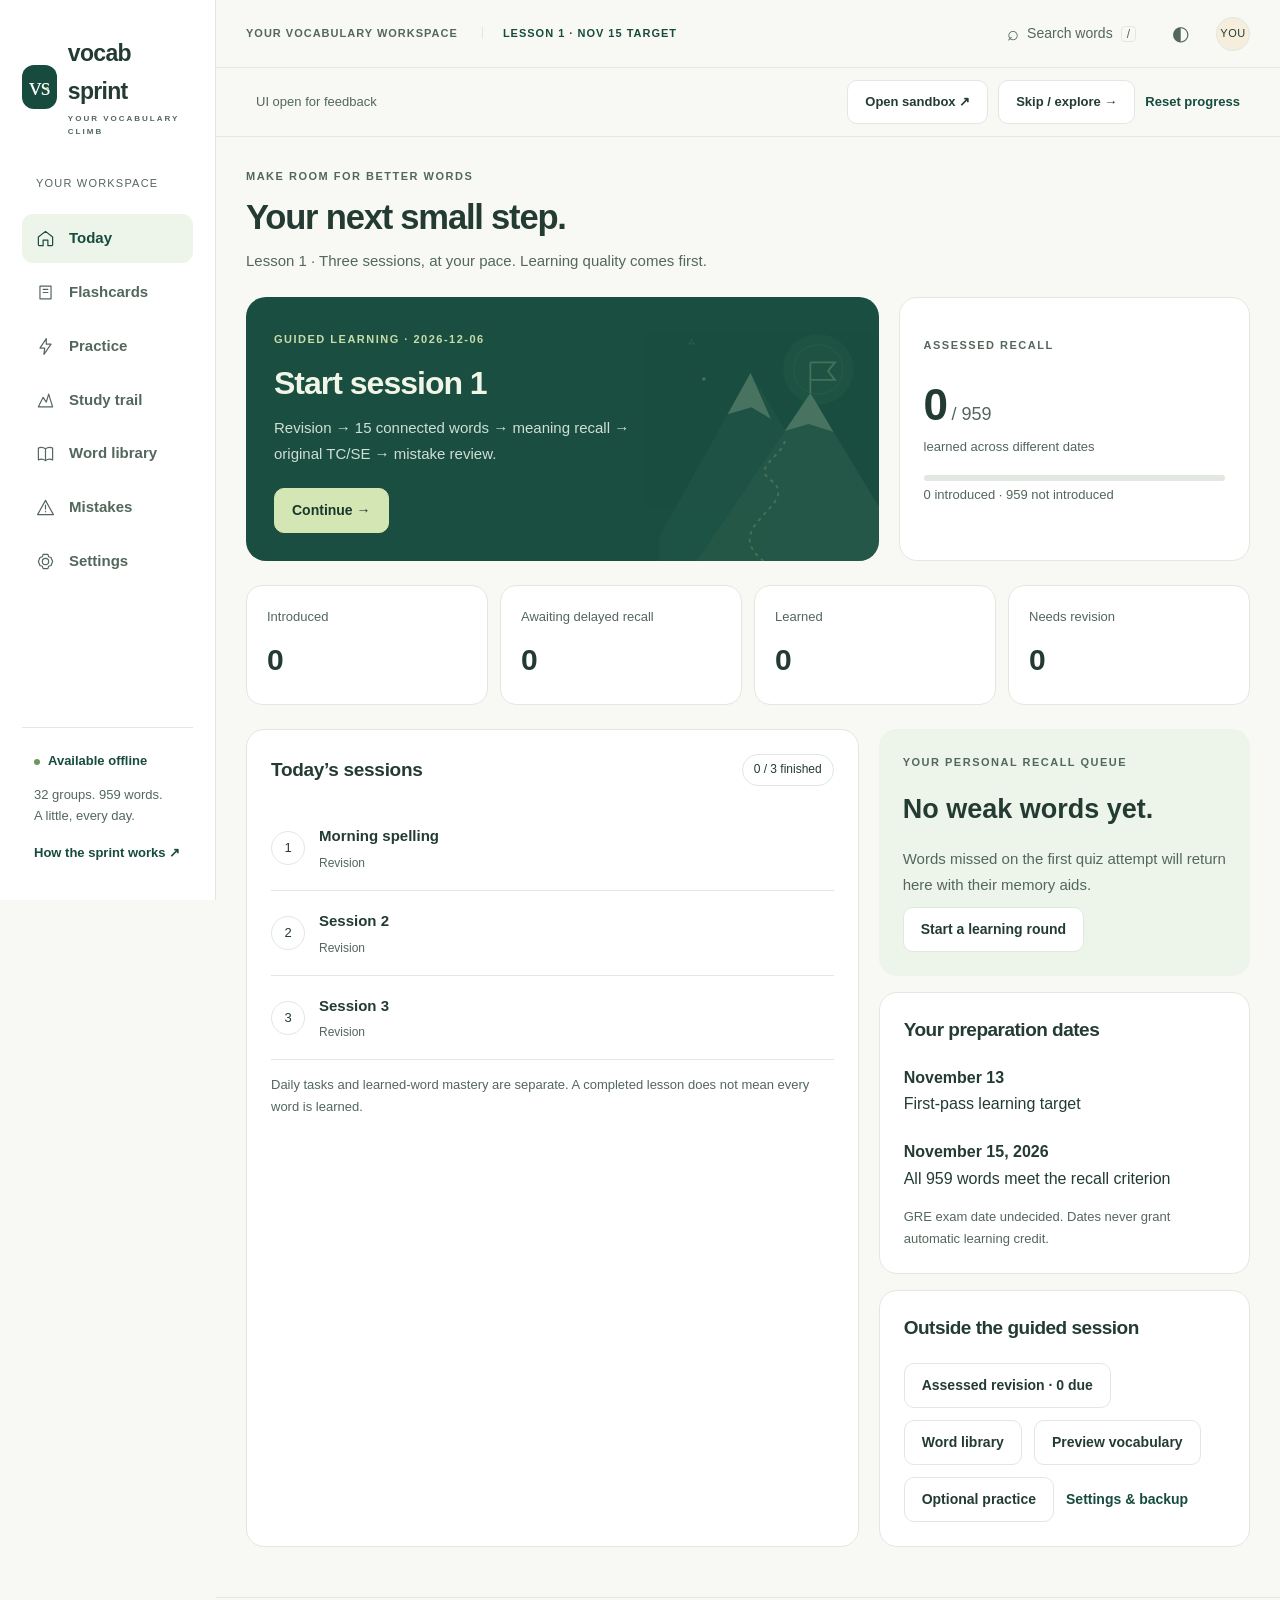
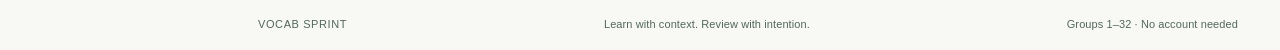
==== commit 1401b171: "Use English throughout remaining legacy interface helpers" ====
--- a/web/index.html
+++ b/web/index.html
@@ -583,14 +583,14 @@
   return w.polarity_note||({'+':'This sense suggests praise or benefit. Picture a thumbs-up.',
     '-':'This sense suggests harm or discomfort. Picture a warning light.',
     '=':'This is a neutral description; context determines its tone.',
-    '?':'Sentence chara plus/minus stamp marish na! Ki ba kake bola hochhe, seta dekhe tone dhor.'}[w.polarity]);
+    '?':'Read the sentence before assigning a positive or negative tone. Check what the word describes.'}[w.polarity]);
 }
 function toneBadge(w){return `<span class="tone tone-${w.polarity==='+'?'positive':w.polarity==='-'?'negative':'neutral'}">${w.polarity==='?'?'↔':w.polarity} ${toneNames[w.polarity]}</span>`;}
 function memoryHook(w){return w.memory_hook||'';}
 function conceptMap(names,{label='',note='',progress=''}={}){
   const entries=names.map(w=>byWord[w]).filter(Boolean),anyRevealed=names.some(w=>revealedStudyWords.has(w));
-  if(names.includes('abound')&&names.includes('proliferate'))note='Abound = prochur ache · Proliferate = shongkhay bare · Burgeon = druto bere othe. Eki biryani factory-r tin alada camera shot!';
-  if(names.includes('austere')&&names.includes('ascetic'))note='Austere = kothor/simple · Spartan = luxury kom · Ascetic = nijer ichchhay bhog tyag. Tinjon eki khali hostel-e, kintu karon alada!';
+  if(names.includes('abound')&&names.includes('proliferate'))note='Abound = exist in large quantities · Proliferate = multiply · Burgeon = grow rapidly.';
+  if(names.includes('austere')&&names.includes('ascetic'))note='Austere = strict or simple · Spartan = without luxury · Ascetic = deliberately avoiding pleasure.';
   return `<section class="concept-map" aria-label="Connected vocabulary flashcards"><div class="concept-hub"><span class="eyebrow">${entries.length>1?'ONE CONNECTION · '+entries.length+' WORDS':'VOCABULARY RECALL'}</span><h2>${esc(label||'Meaning → memory → recall')}</h2>${note&&anyRevealed?`<p>${esc(note)}</p>`:''}</div>
     <div class="map-nodes nodes-${entries.length}">${entries.map(w=>{
       const open=revealedStudyWords.has(w.word);
@@ -635,7 +635,7 @@
   const r=activeRound();if(!r)return heading('Ten words at a time.','A short learning round, followed by a quiz that responds to your mistakes.')+button('Start a round','study-daily');
   const names=r.groups[r.cursor]||[],pack=packFor(names),covered=r.groups.slice(0,r.page).flat().length;
   return roundHeader(r)+`<div class="round-meter"><div class="round-dots">${r.words.map((w,i)=>`<span class="${i<covered?'done':names.includes(w)?'current':''}" title="${w}">${i<covered?'✓':i+1}</span>`).join('')}</div><span>${covered} / ${r.words.length} explored</span>${studyClock()}</div>`+
-    conceptMap(names,{label:pack?.sense||'Look. Imagine. Say it once.',note:pack?.note||'',progress:(names.length>1?'Mobile-e pasher word dekhte swipe kor. ':'')+'Prottek word-er ortho ar mnemonic por. Tarpor chokh soriye nijeke meaning-ta bol.'})+
+    conceptMap(names,{label:pack?.sense||'Look. Imagine. Say it once.',note:pack?.note||'',progress:(names.length>1?'Swipe to see the adjacent word. ':'')+'Read each meaning and memory aid, then look away and recall the meaning.'})+
     studyNavigation('round-back','round-next',r.cursor===0)+`<div class="round-controls">${button('Save & take a break','open-today','btn secondary')}<span>${r.carry.length?`${r.carry.length} earlier weak words return in the quiz`:'Meaning quiz follows this short round'}</span>${r.phase!=='learn'?button(r.phase==='done'?'Back to result →':'Resume meaning quiz →','resume-round-quiz'):''}</div>`;
 }
 function roundBack(){const r=activeRound();if(!r||r.cursor<=0)return;r.cursor--;resetStudyReveal();save();render();window.scrollTo({top:0,behavior:'instant'});}
@@ -716,7 +716,7 @@
 }
 function weakRecallCard(){
   const pool=recallWords(),word=pool[weakCursor%pool.length];
-  if(!word)return `<div class="eyebrow">YOUR PERSONAL RECALL QUEUE</div><h3>No weak words yet.</h3><p>Quiz-e je word prothom cheshtay atke jabe, tar mnemonic ekhane fire ashbe.</p>${button('Start a learning round','study-daily','btn secondary')}`;
+  if(!word)return `<div class="eyebrow">YOUR PERSONAL RECALL QUEUE</div><h3>No weak words yet.</h3><p>Words missed on the first quiz attempt will return here with their memory aids.</p>${button('Start a learning round','study-daily','btn secondary')}`;
   const w=byWord[word];return `<div class="flex between"><span class="eyebrow">NEEDS ANOTHER LOOK</span><span class="small muted">${weakCursor%pool.length+1} / ${pool.length}</span></div><h3>${w.word}</h3>${toneBadge(w)}<p>${esc(state.customMnemonics[w.word]||w.mnemonic_bn)}</p><details><summary>Recall the meaning, then check</summary><p>${esc(w.gregmat_meaning)}</p></details><div class="flex wrap mt">${button('Practice this word','weak-practice','btn secondary',`data-word="${w.word}"`)}${button('Next','weak-next','text-button')}${button(weakPaused?'Play':'Pause','weak-pause','text-button')}</div>`;
 }
 function todayView(){
